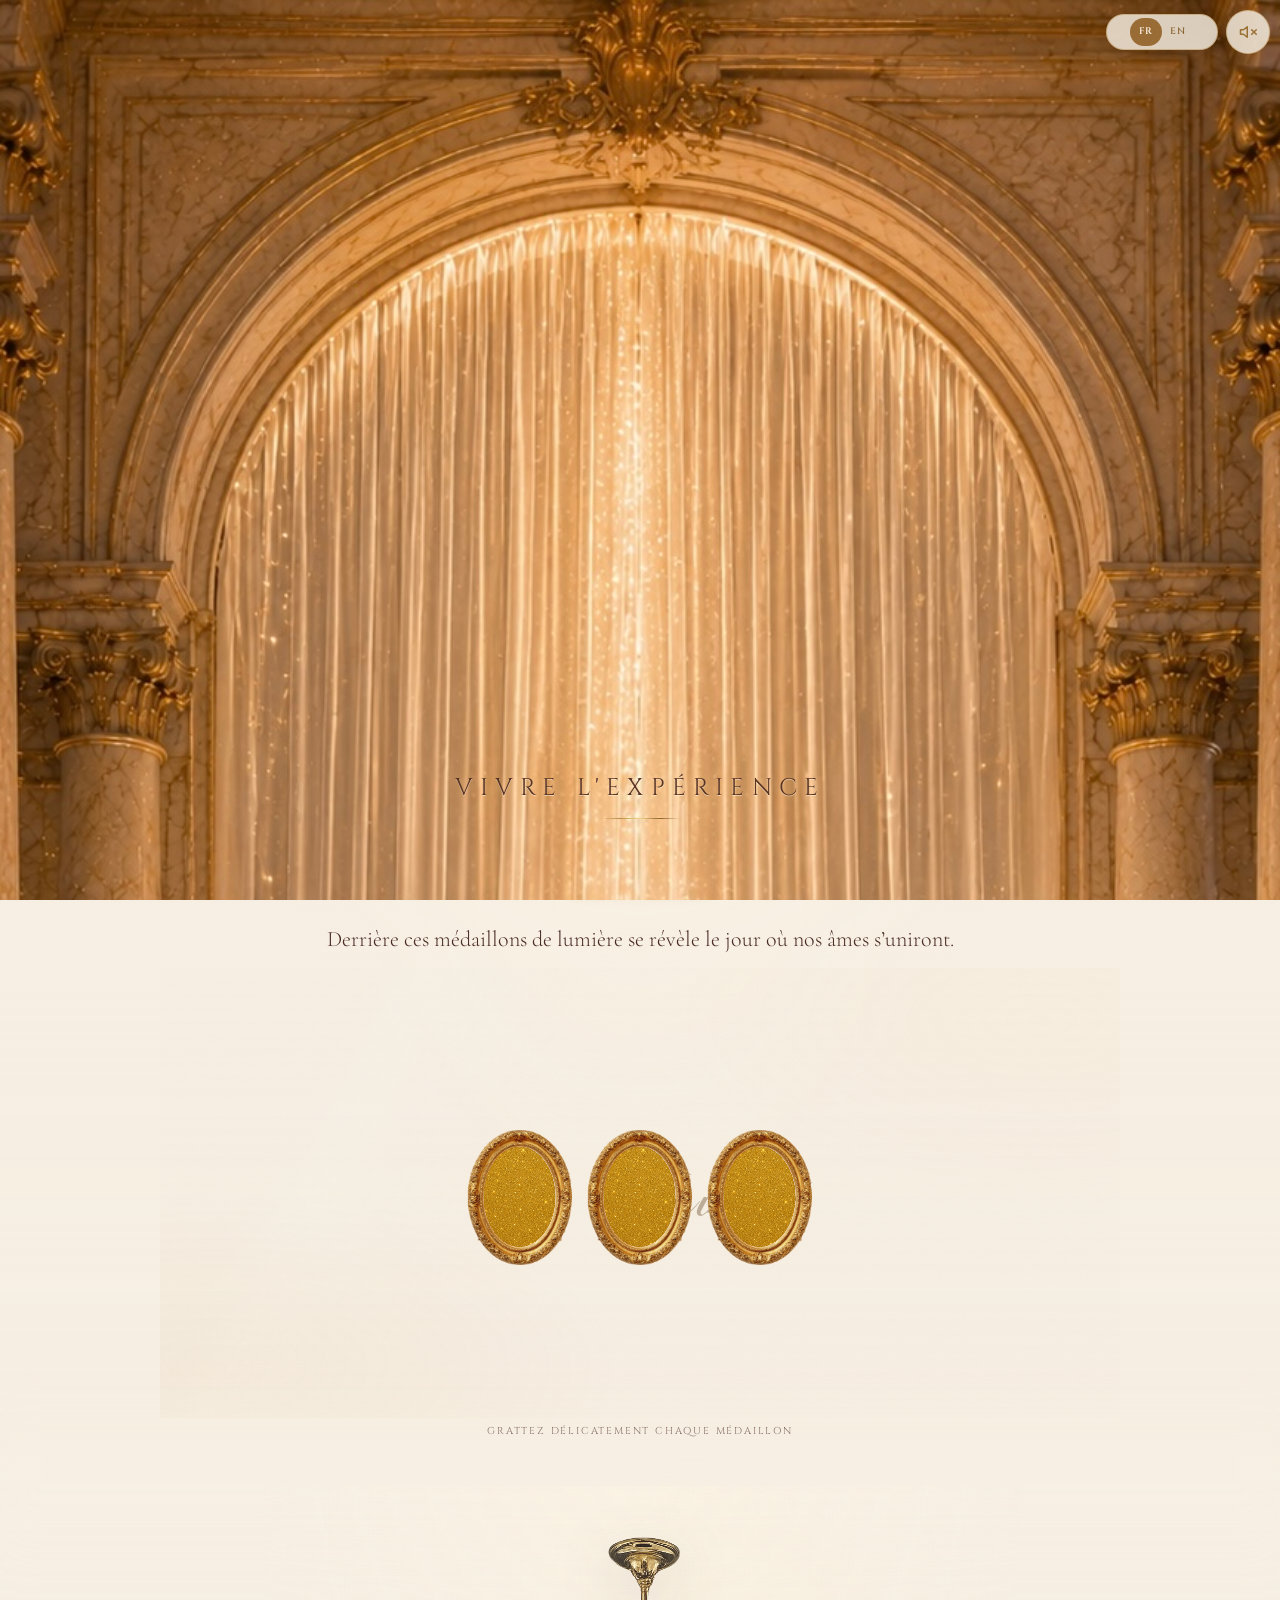
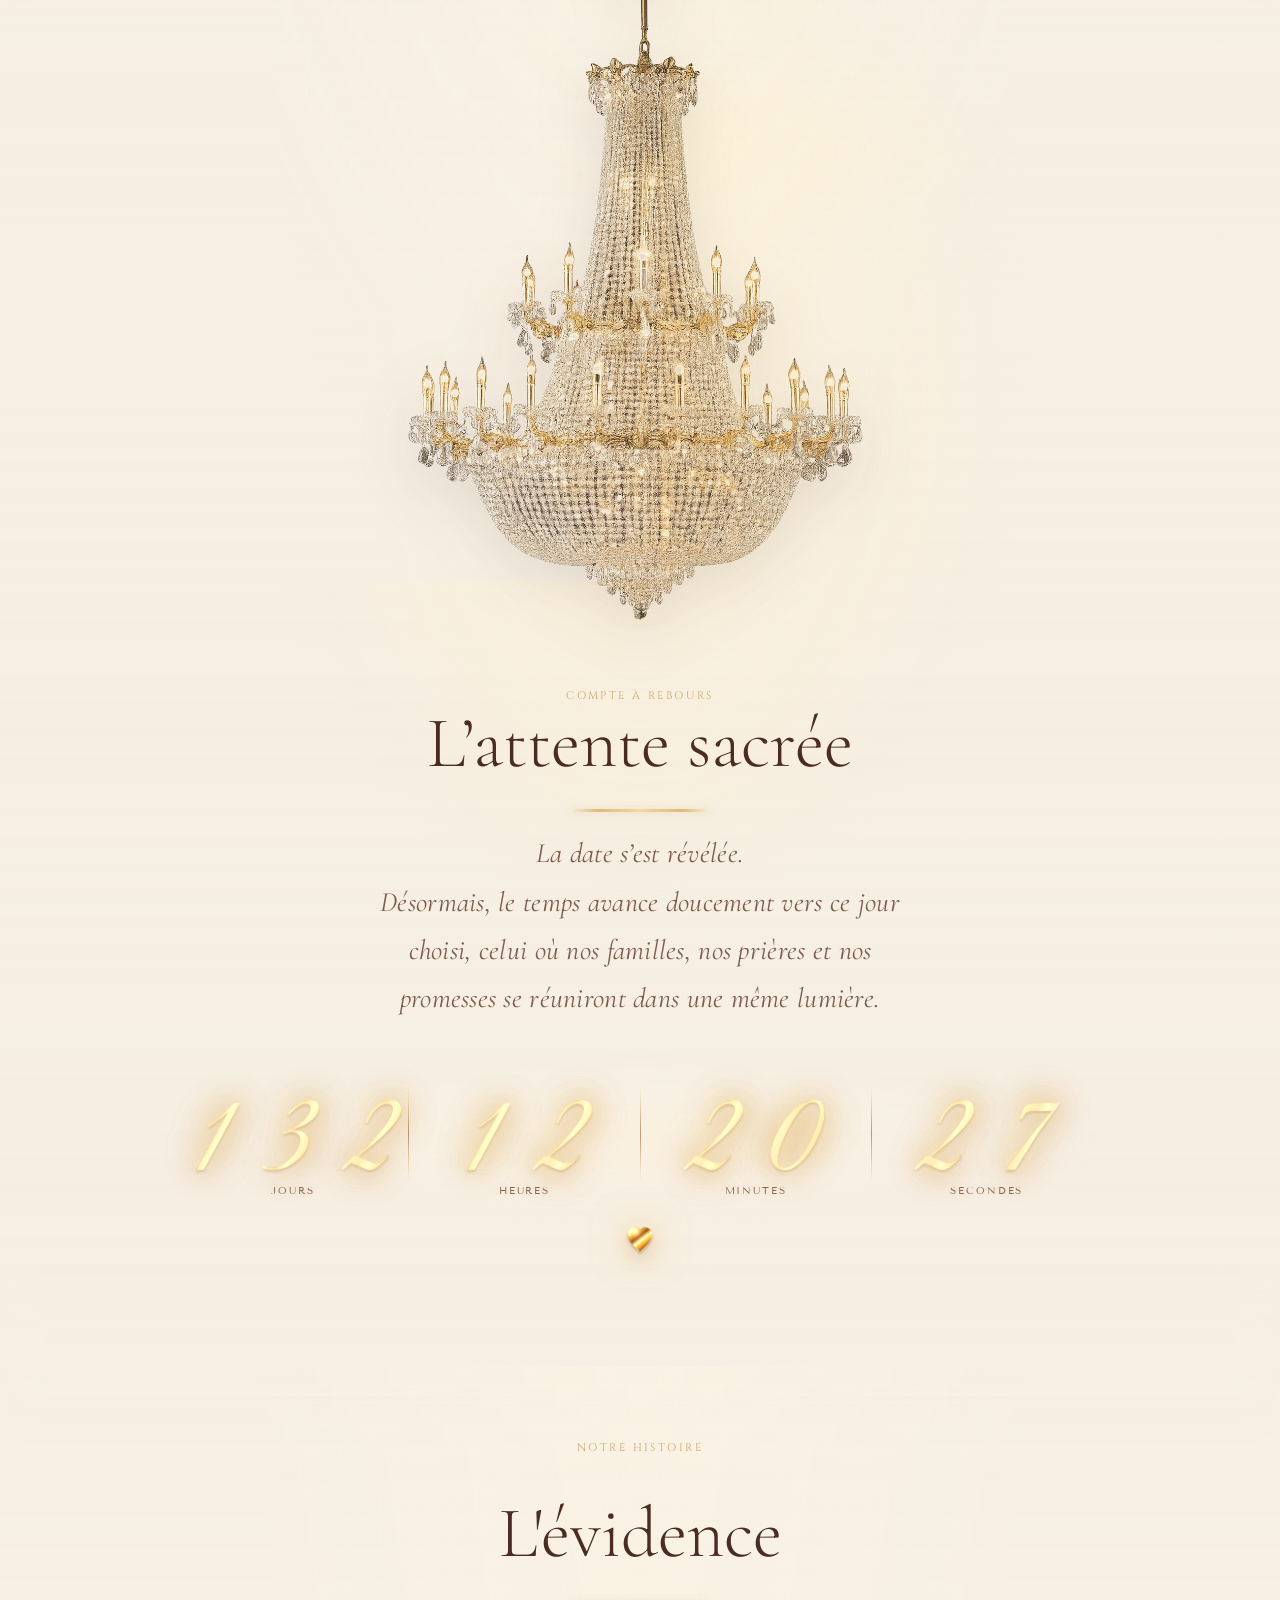
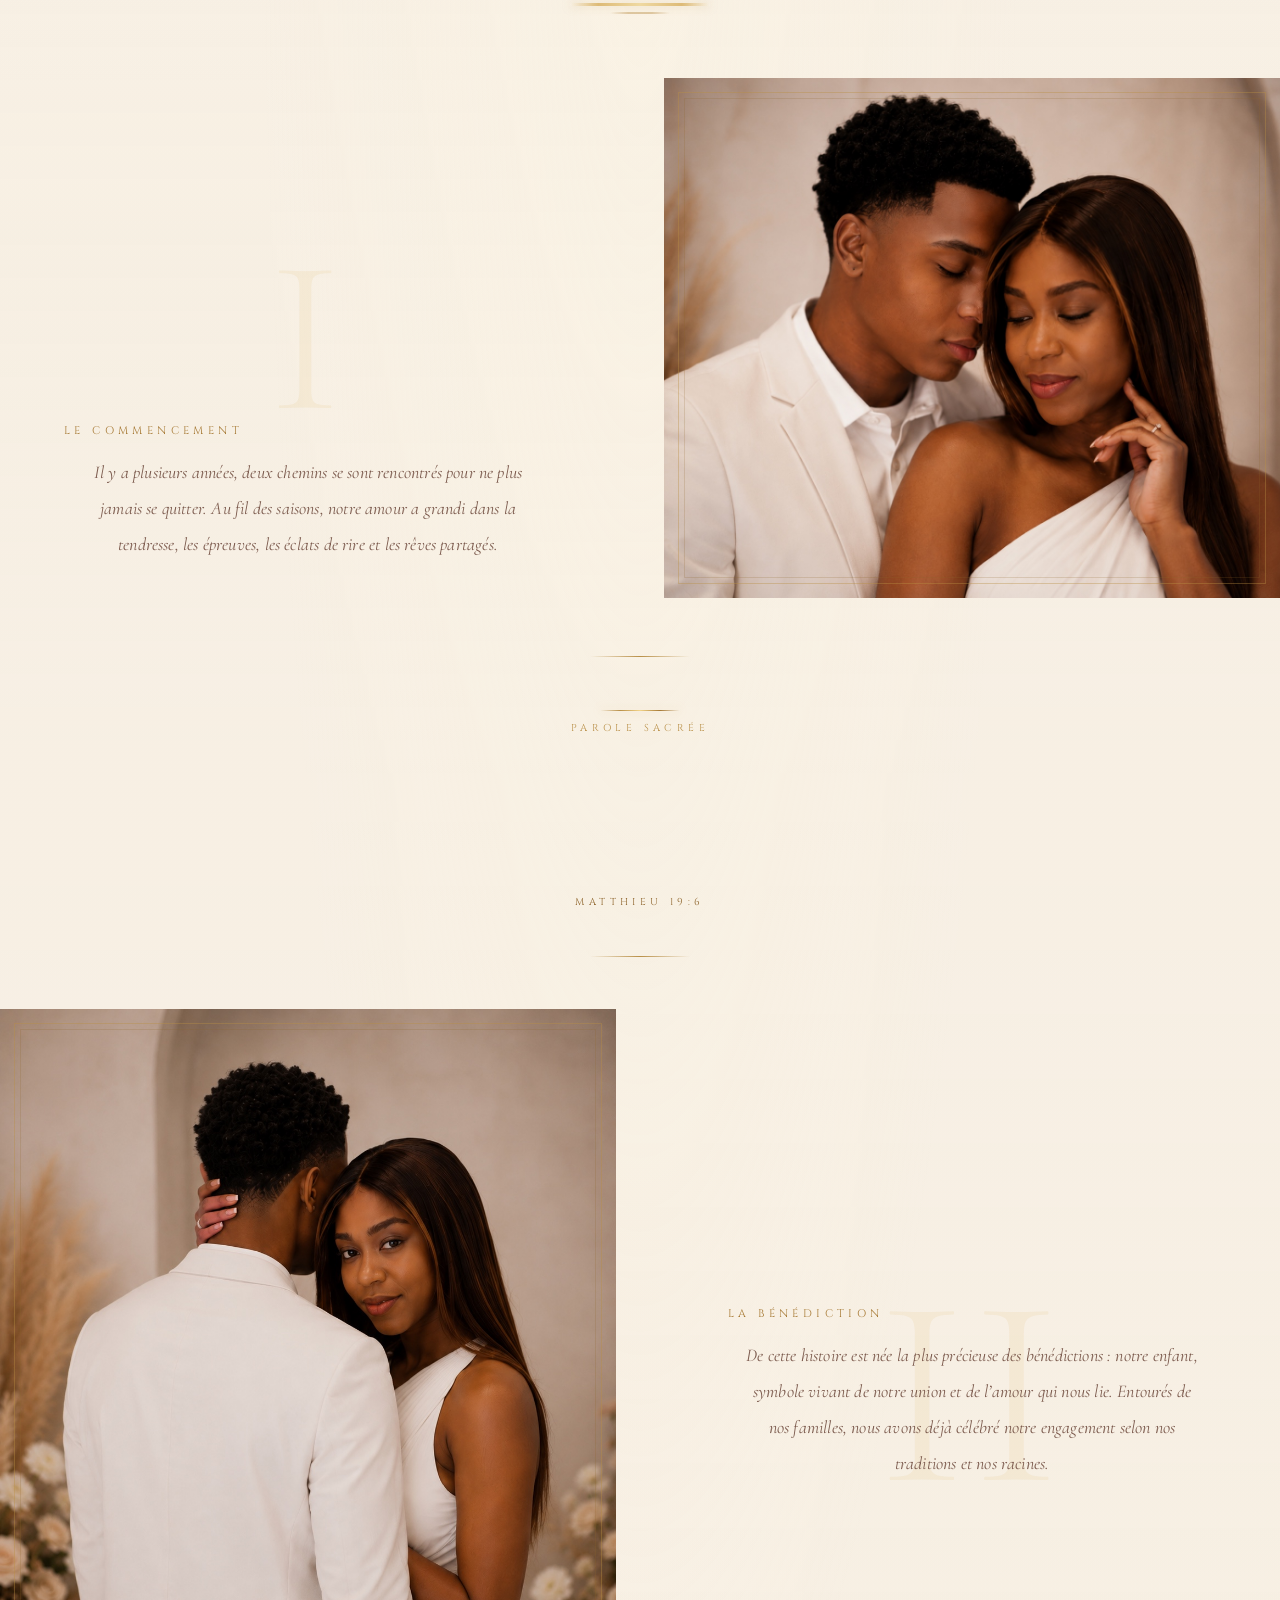
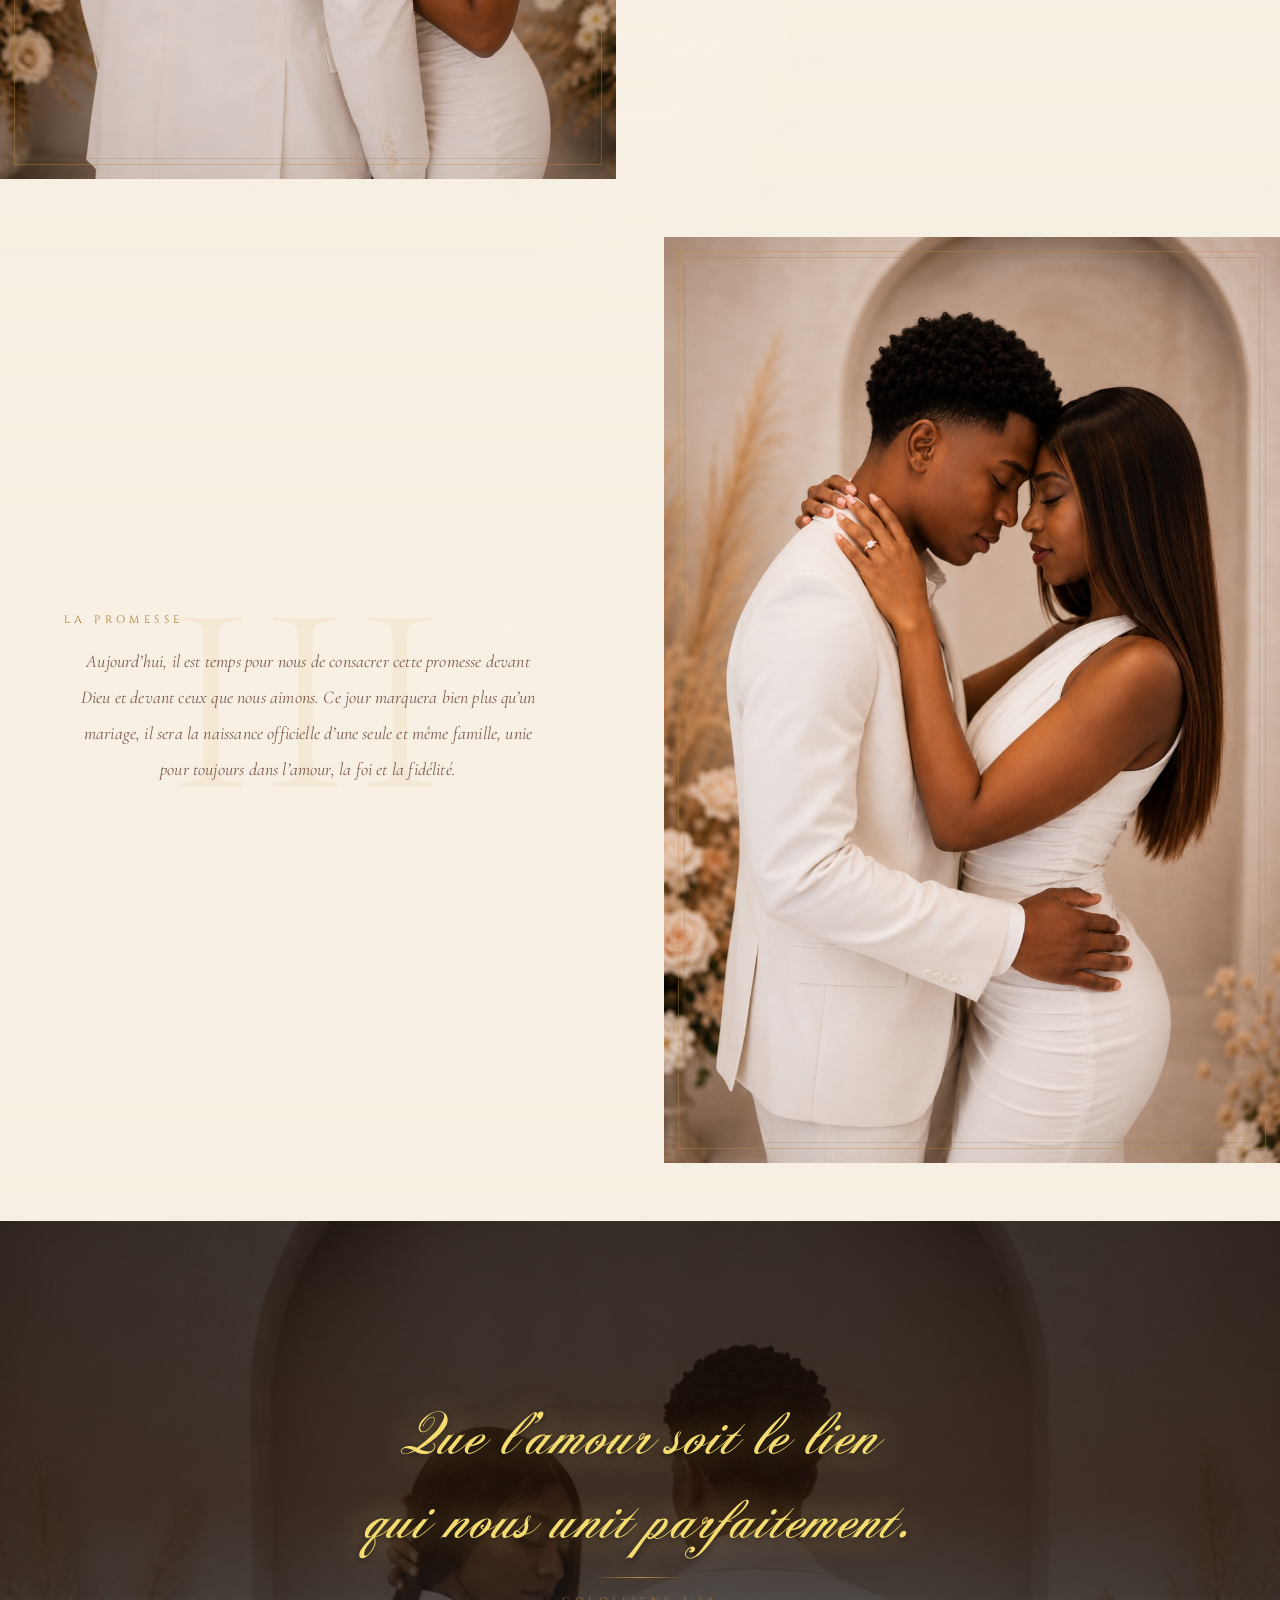
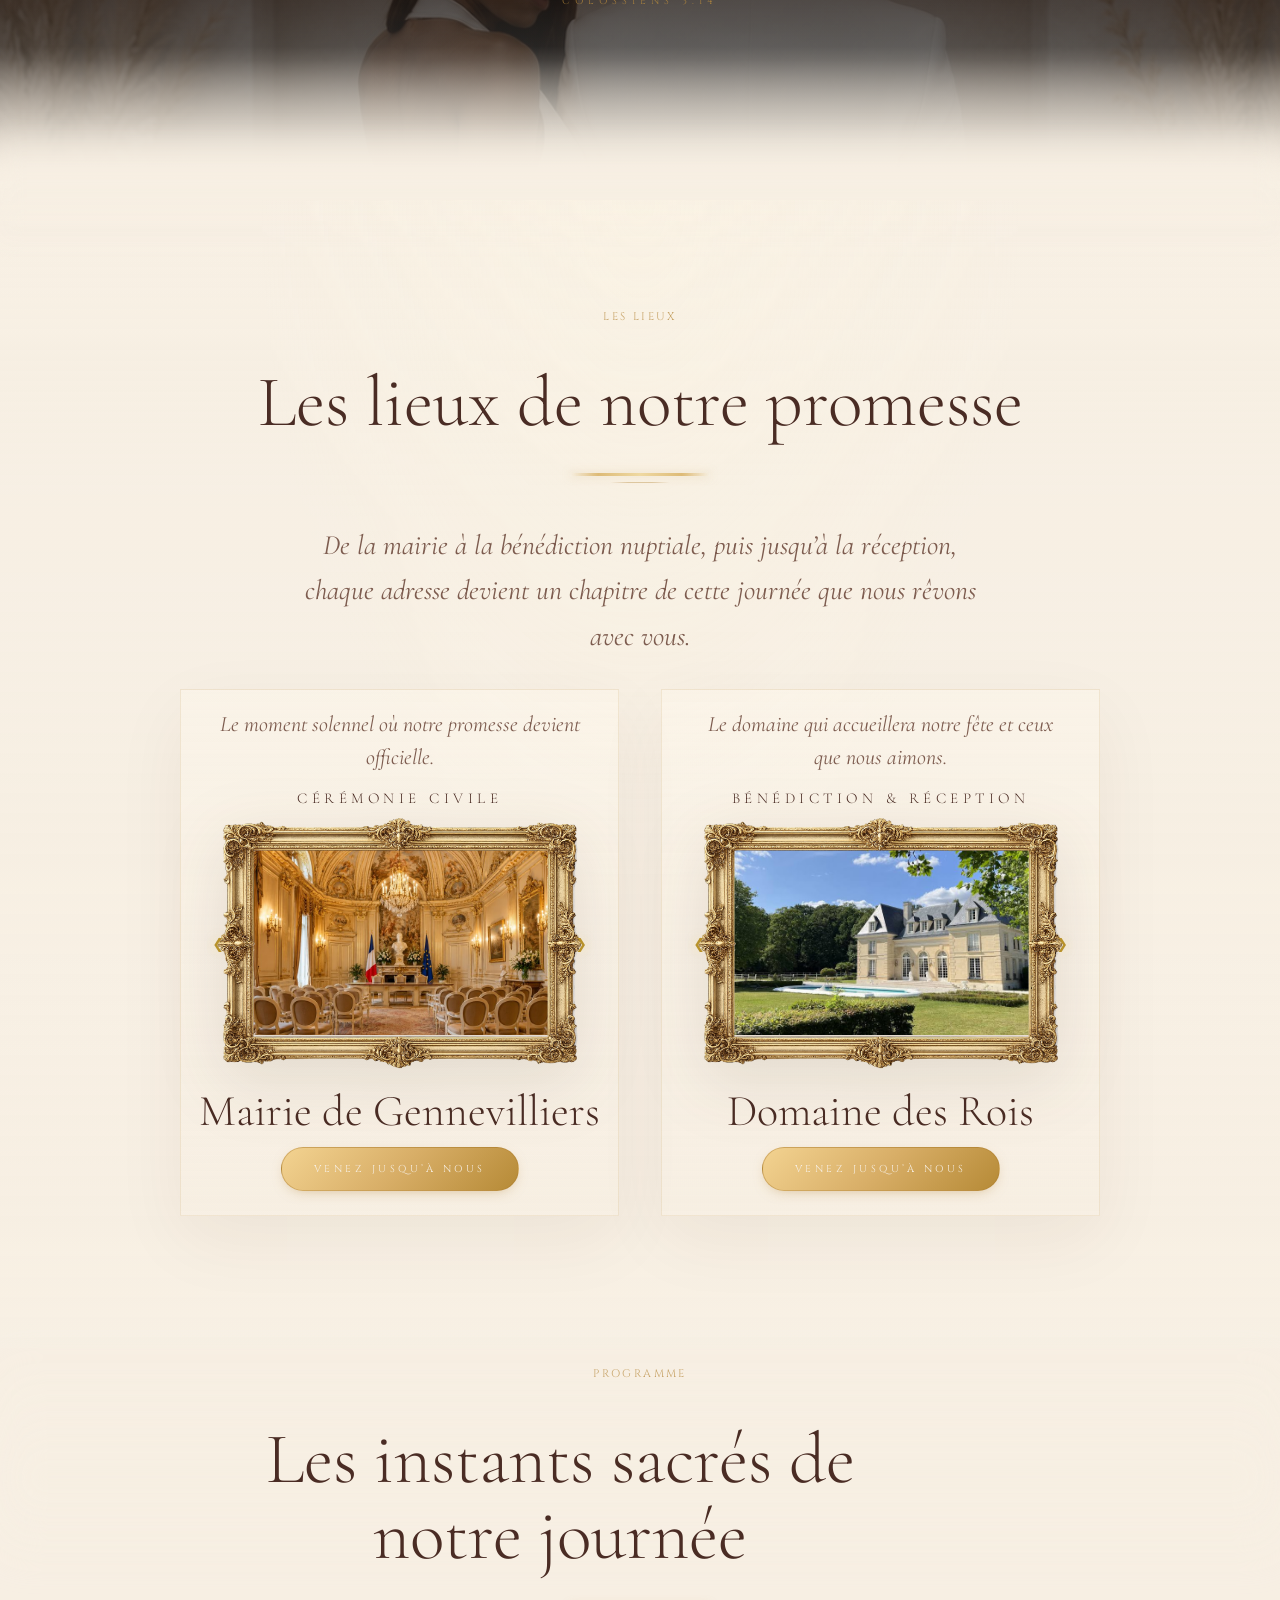
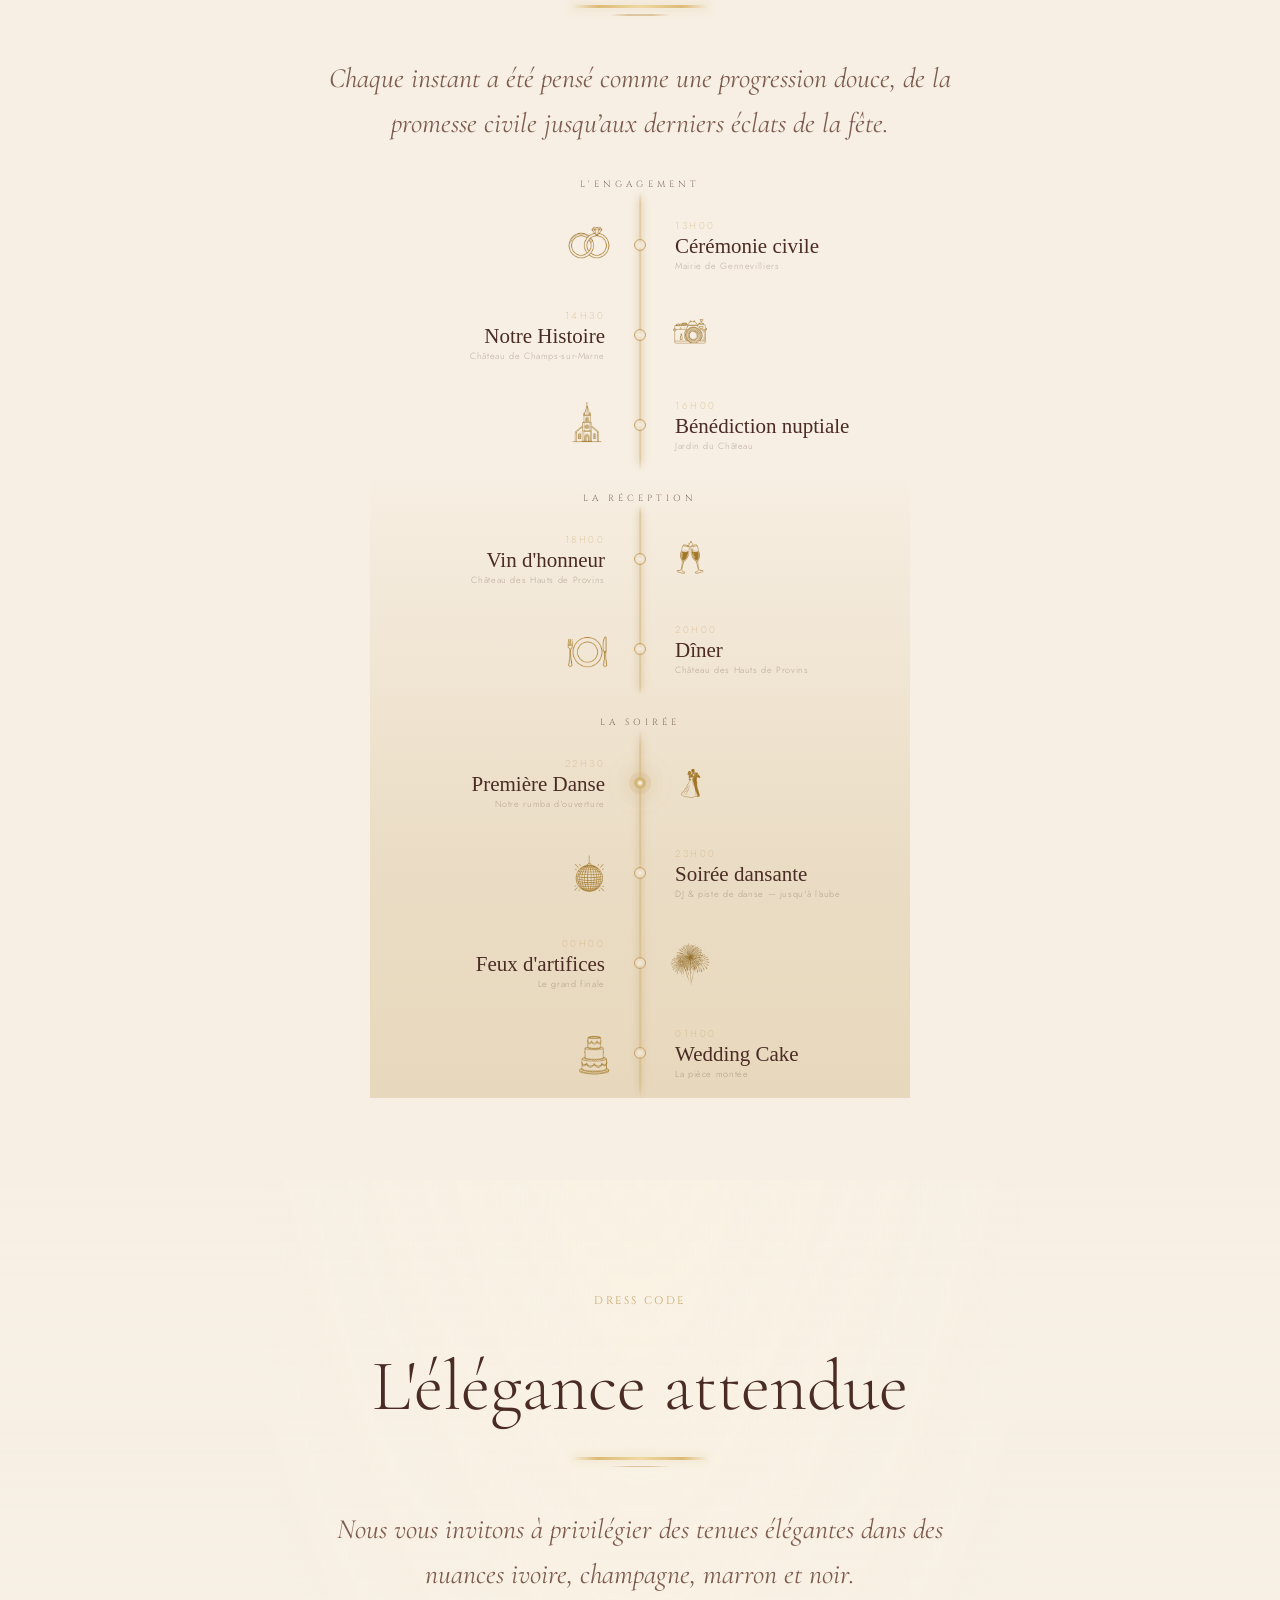
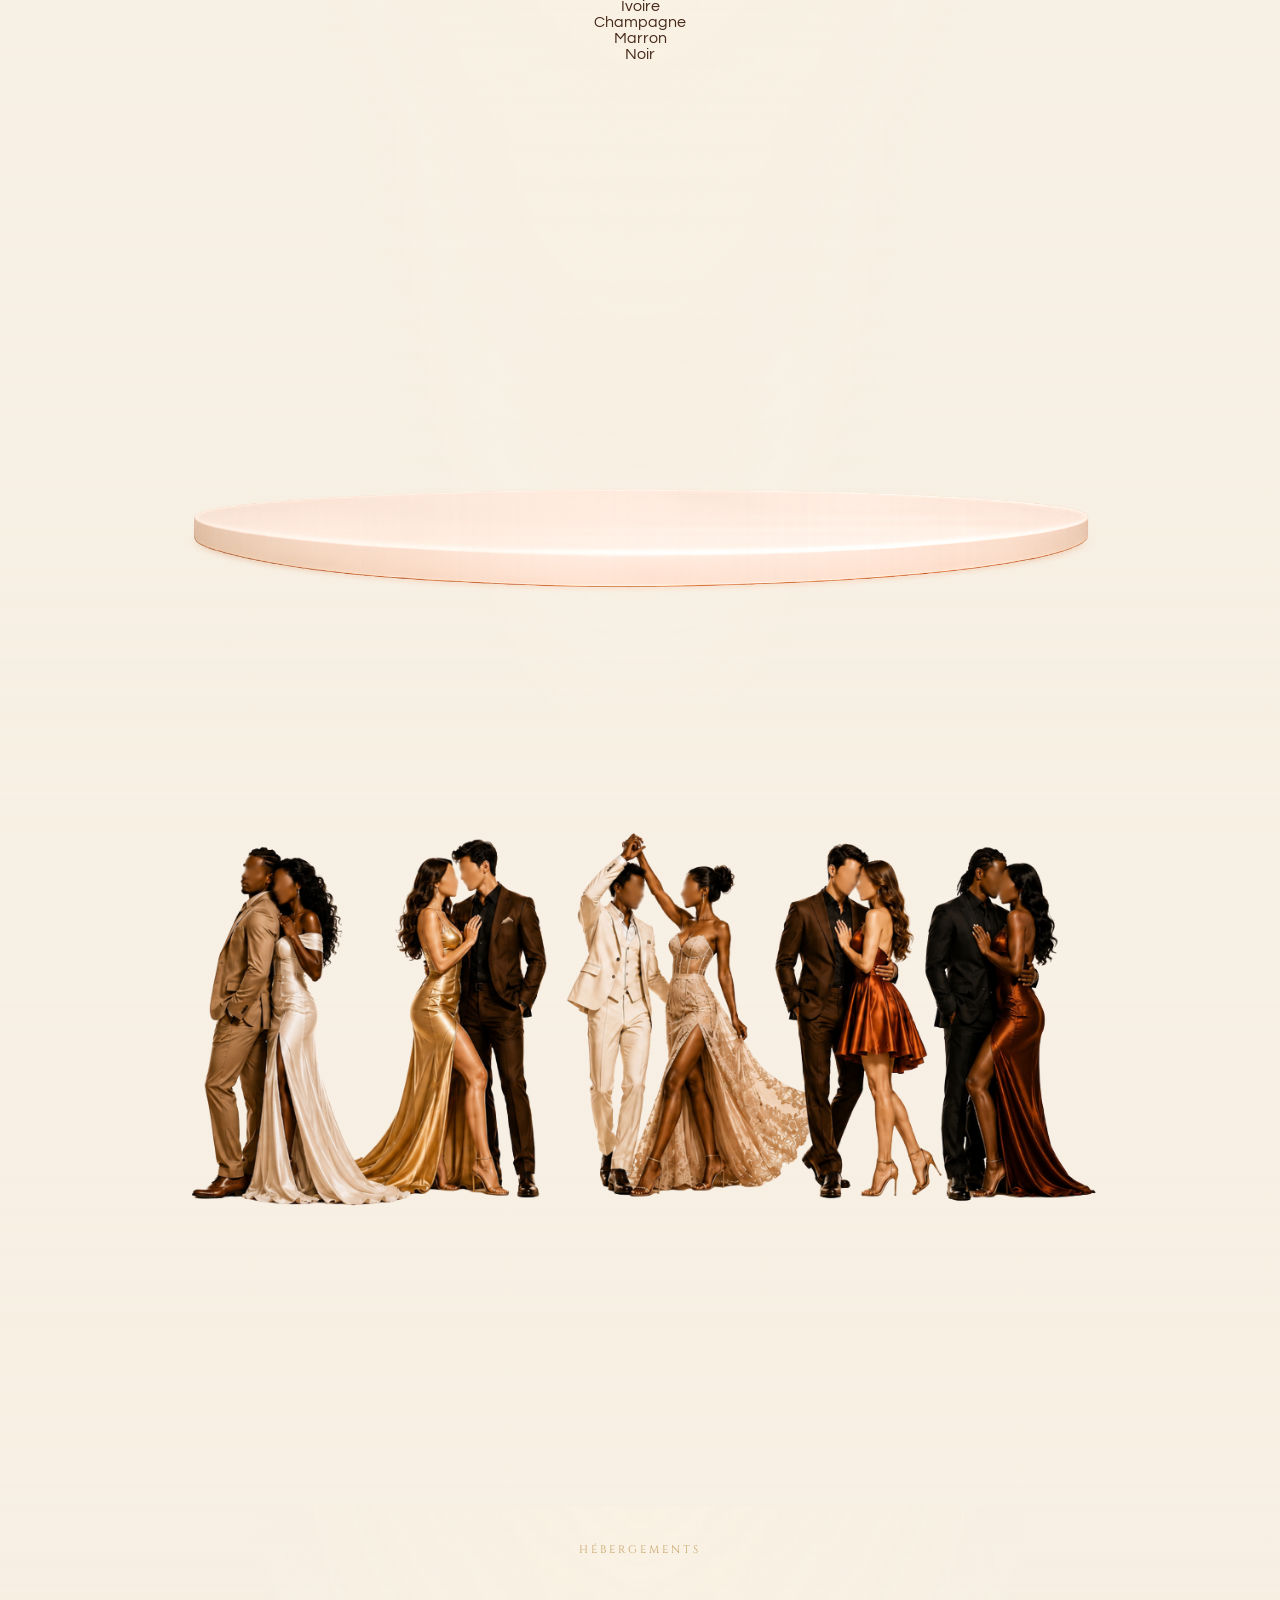
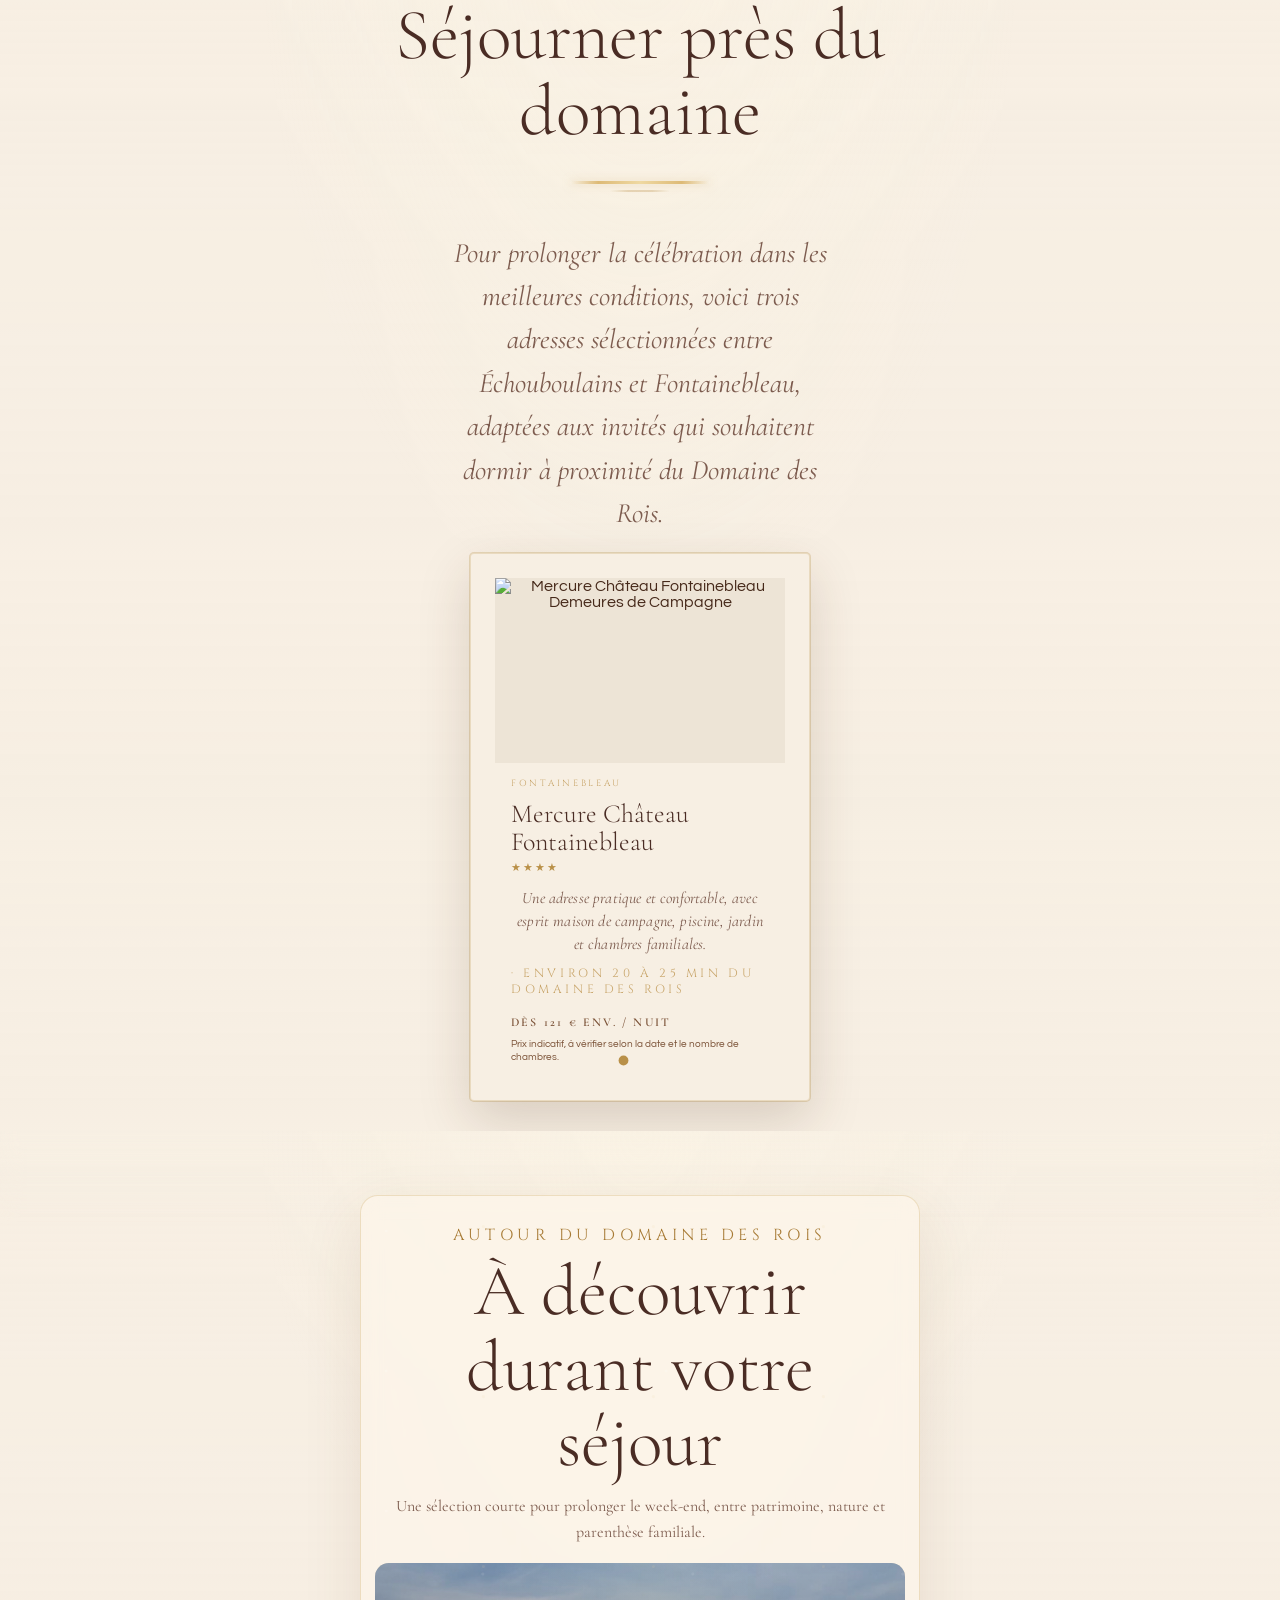
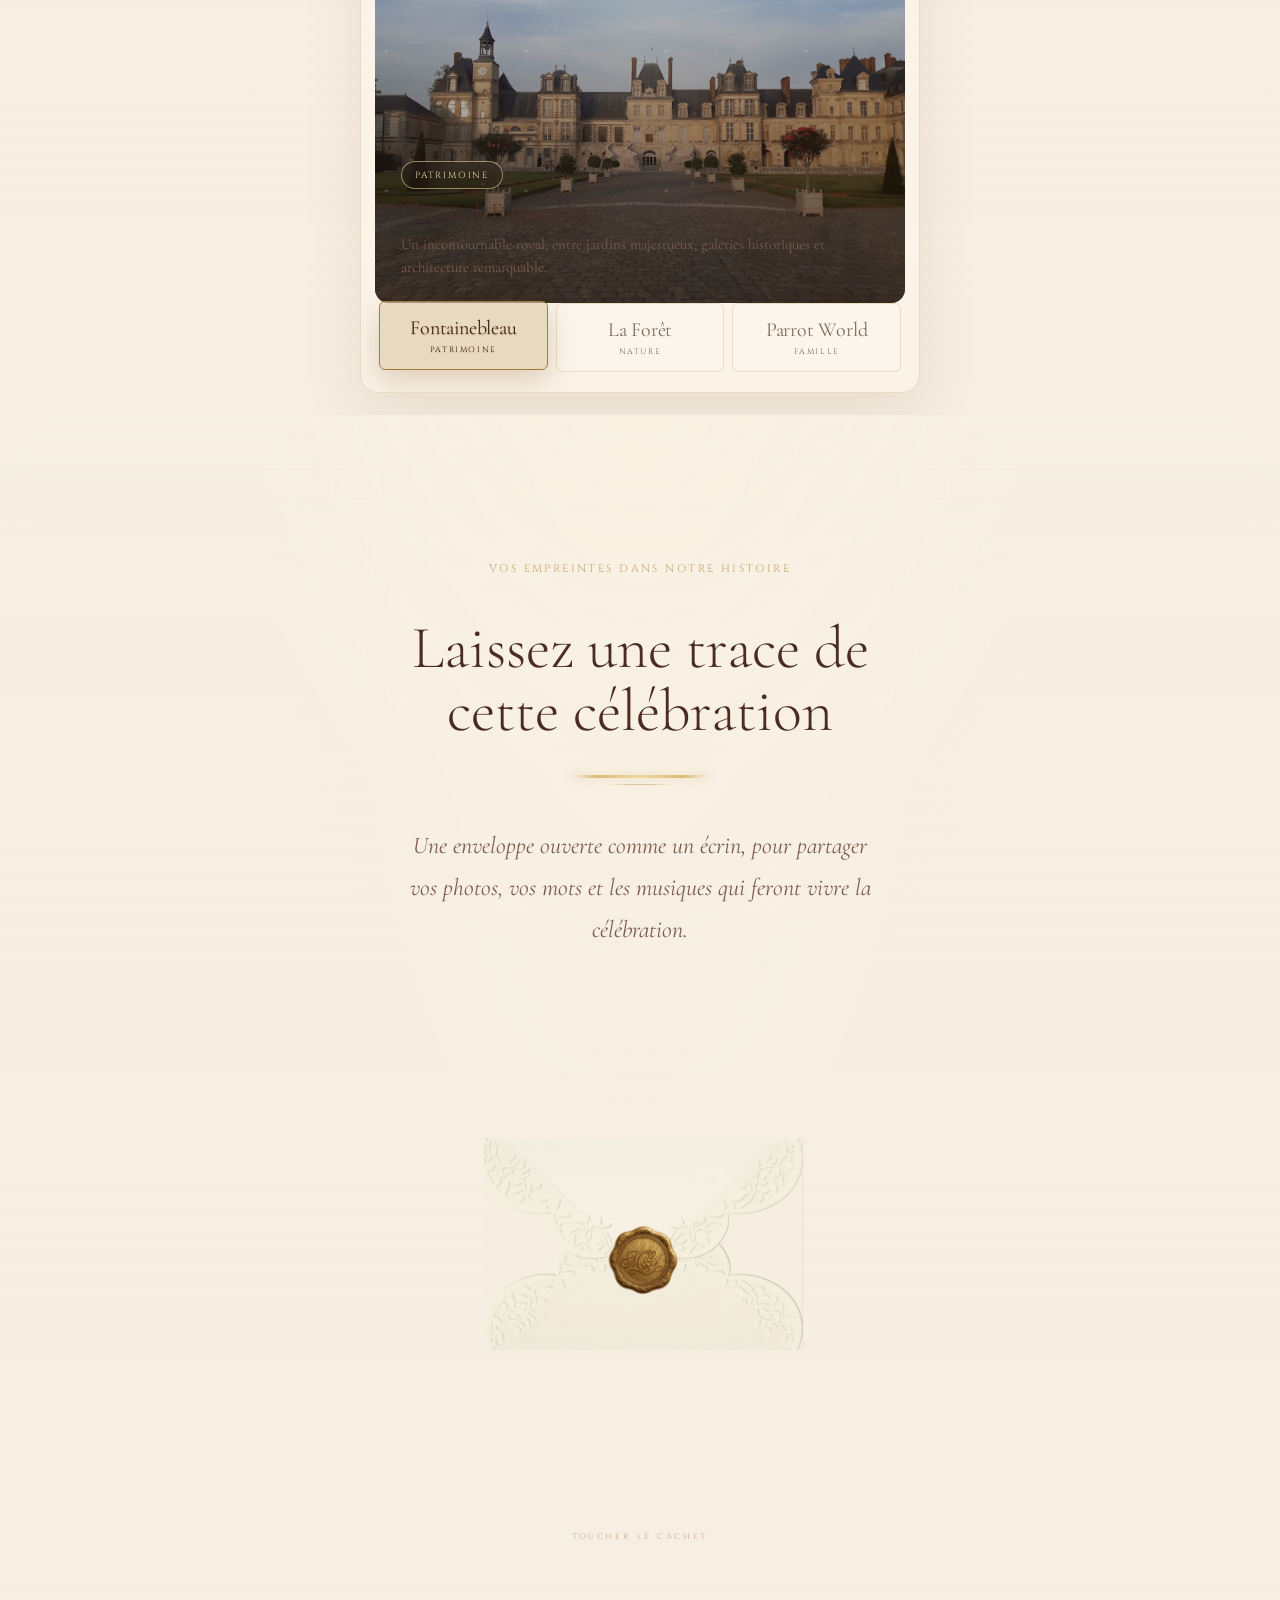
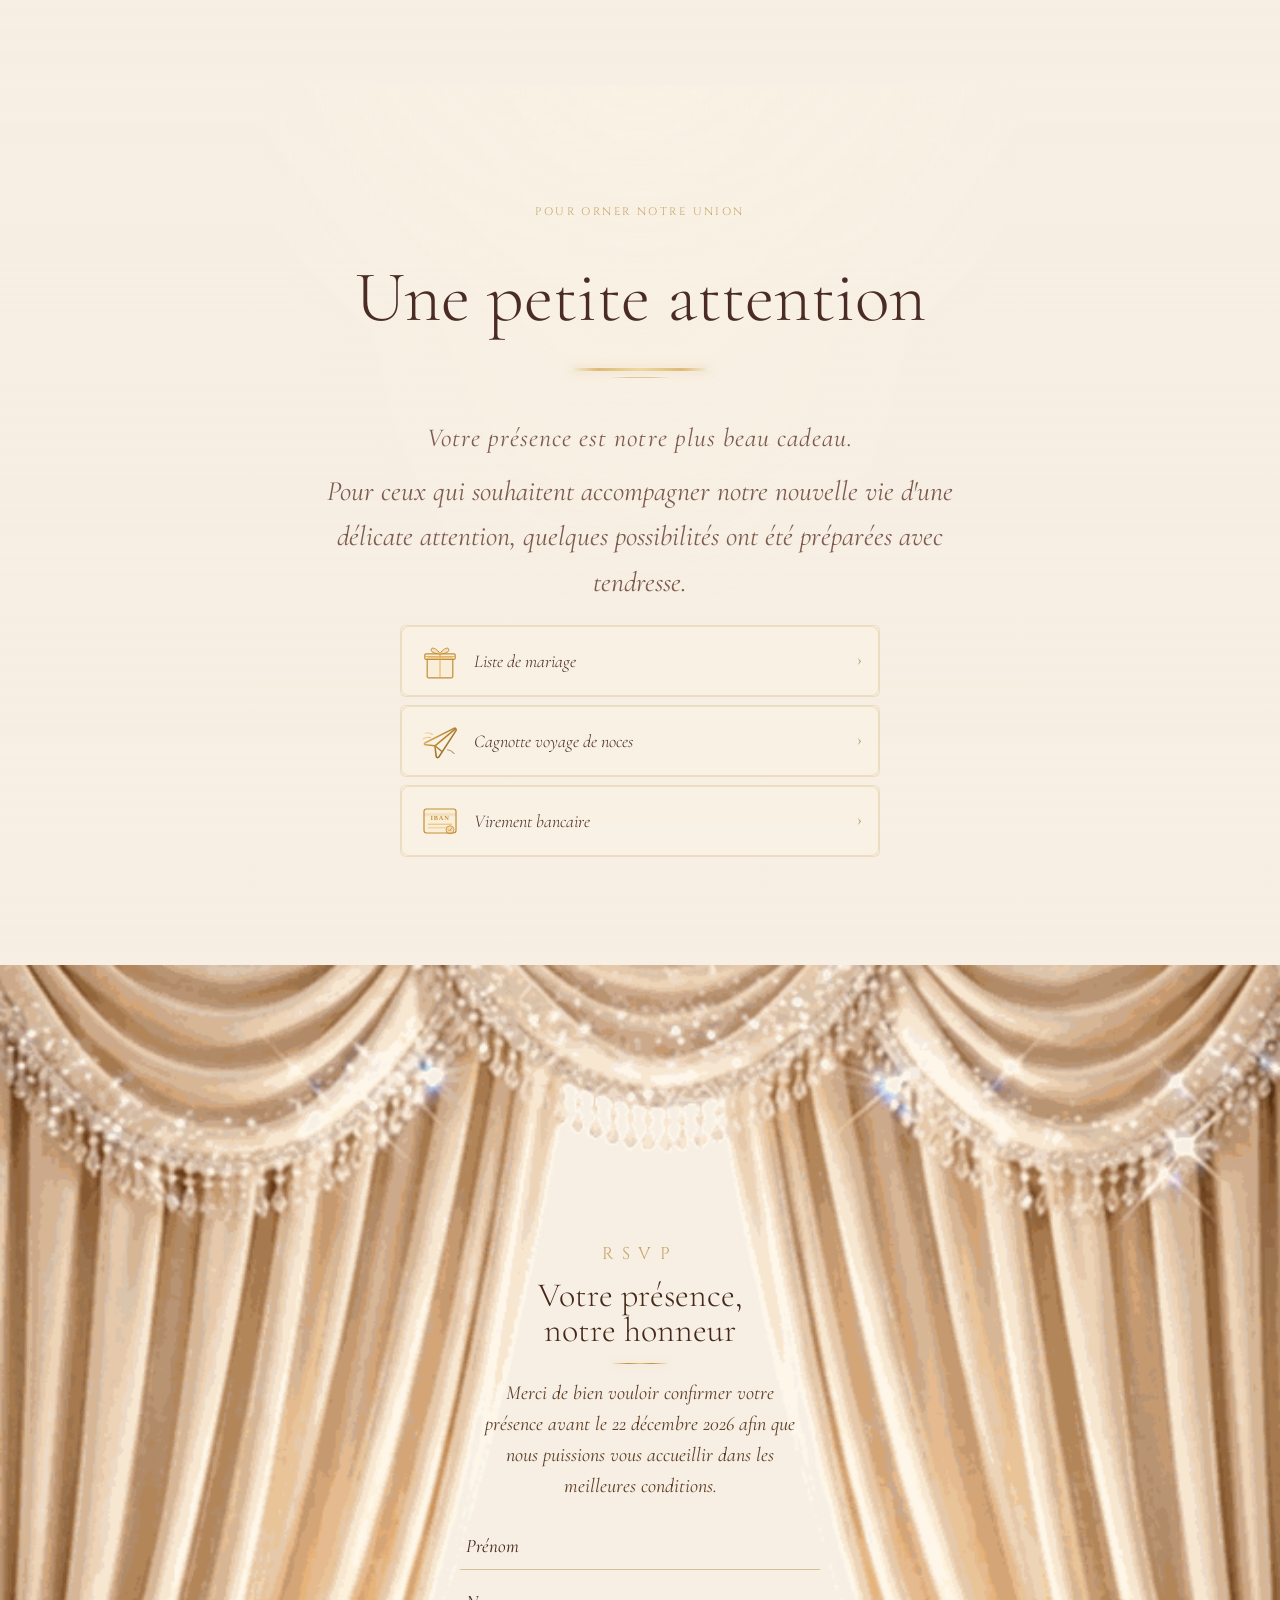
==== index.html @ 5e33350f "Corrections visuelles partielles : hébergements + activités - Hébergements : border-radius 22px → 4p" ====
<!DOCTYPE html>

<html lang="fr">
<head>
<meta charset="utf-8"/>
<meta content="website" property="og:type"/>
<meta content="Marie-Paul &amp; Yann · Mariage 2027" property="og:title"/>
<meta content="Vous êtes cordialement invités à célébrer le mariage de Marie-Paul &amp; Yann. Deux âmes, une promesse : une éternité à écrire ensemble." property="og:description"/>
<meta content="couple-hero.png" property="og:image"/>
<meta content="fr_FR" property="og:locale"/>
<meta content="summary_large_image" name="twitter:card"/>
<meta content="Marie-Paul &amp; Yann · Mariage" name="twitter:title"/>
<meta content="couple-hero.png" name="twitter:image"/>
<meta content="width=device-width,initial-scale=1,maximum-scale=5" name="viewport"/>
<title>Marie-Paul &amp; Yann · 2027 · v29</title>
<link href="https://fonts.googleapis.com/css2?family=Gloock&amp;family=Tenor+Sans&amp;family=Questrial&amp;family=Cormorant+Garamond:ital,wght@0,300;0,400;0,600;1,300;1,400&amp;family=Great+Vibes&amp;family=Cinzel:wght@400;500&amp;display=swap" rel="stylesheet"/>
<link href="style.css?v=52-clean" rel="stylesheet"/>
<link href="eventia-v52-stable.css?v=52-clean" rel="stylesheet"/>
<style id="eventia-master-clean-css">/* ===== EVENTIA MASTER CLEAN · Sections natives validées ===== */

@font-face{font-family:'ChopinScript';src:url('[data-uri]') format('opentype');}
*,*::before,*::after{box-sizing:border-box;margin:0;padding:0}
html,body{background:#F7EFE3;font-family:'Questrial',sans-serif;color:#452819;overflow-x:hidden;}

.es-kicker{font-family:'Cinzel',serif;letter-spacing:8px;text-transform:uppercase;color:#A77A35;font-size:12px;margin-bottom:18px;display:block;}
.es-title{font-family:'Cormorant Garamond',serif;font-weight:300;font-size:clamp(36px,8vw,68px);line-height:1.05;color:#452819;margin:0 auto 12px;letter-spacing:-.015em;}
.es-copy{font-family:'Cormorant Garamond',serif;font-style:italic;font-size:clamp(17px,4vw,24px);line-height:1.7;color:#674638;max-width:720px;margin:0 auto 24px;}
.es-section{padding:clamp(28px,4vh,52px) 18px;text-align:center;background:#F7EFE3;}
.es-inner{max-width:960px;margin:0 auto;}
.line-main{width:130px;height:1px;margin:0 auto 8px;background:linear-gradient(90deg,transparent,#B99048,#F3D58A,#A77A35,transparent);box-shadow:0 0 10px rgba(215,181,109,.35);}
.line-sec{width:80px;height:1px;margin:0 auto 24px;background:linear-gradient(90deg,transparent,#F3D58A,#8E642B,transparent);opacity:.7;}
.gold-btn{display:inline-flex;align-items:center;justify-content:center;min-height:40px;padding:0 20px;border:1px solid rgba(183,143,67,.5);border-radius:999px;background:transparent;font-family:'Cinzel',serif;font-size:10px;letter-spacing:2.5px;text-transform:uppercase;color:#8E642B;text-decoration:none;transition:background .3s;cursor:pointer;margin-top:12px;}
.gold-btn:hover{background:rgba(185,144,72,.1);}

/* ══ SÉPARATEUR — ligne or simple, pas de cœur ══ */
.sep-line{
  width:120px;height:1px;
  background:linear-gradient(90deg,transparent,rgba(183,143,67,.35),transparent);
  margin:0 auto;
}



/* ══════════════════════════════════
   CARROUSEL 3D — HÉBERGEMENTS
══════════════════════════════════ */
.c3-wrap{position:relative;width:100%;height:clamp(300px,52vw,460px);perspective:1100px;margin:0 auto 12px;overflow:visible;}
.c3-item{position:absolute;top:50%;width:clamp(180px,50vw,400px);cursor:pointer;transition:all .55s cubic-bezier(.25,.46,.45,.94);transform-origin:center center;-webkit-tap-highlight-color:transparent;}
.c3-item.is-active{left:50%;transform:translate(-50%,-50%) scale(1) translateZ(0);z-index:10;opacity:1;filter:none;}
.c3-item.is-prev{left:50%;transform:translate(-112%,-50%) scale(.7) translateZ(-100px) rotateY(16deg);z-index:5;opacity:.58;filter:brightness(.76) saturate(.62);}
.c3-item.is-next{left:50%;transform:translate(12%,-50%) scale(.7) translateZ(-100px) rotateY(-16deg);z-index:5;opacity:.58;filter:brightness(.76) saturate(.62);}
.c3-item.is-hidden{left:50%;transform:translate(-50%,-50%) scale(.4) translateZ(-260px);z-index:1;opacity:0;pointer-events:none;}
.c3-card{background:#F7EFE3;border:1px solid rgba(183,143,67,.22);overflow:hidden;box-shadow:0 6px 24px rgba(69,40,25,.08);transition:box-shadow .4s;min-height:430px;display:flex;flex-direction:column;}
.c3-item.is-active .c3-card{box-shadow:0 20px 52px rgba(69,40,25,.17),0 0 0 1px rgba(183,143,67,.28);}
.c3-photo{width:100%;height:210px;object-fit:cover;display:block;background:#EDE4D6;flex:0 0 auto;}
.c3-body{padding:clamp(12px,2vw,18px) clamp(14px,2.5vw,20px) clamp(14px,2vw,18px);text-align:left;display:flex;flex-direction:column;gap:4px;flex:1;}
.c3-label{font-family:'Cinzel',serif;font-size:clamp(8px,1.4vw,10px);letter-spacing:3px;color:#A77A35;text-transform:uppercase;margin-bottom:4px;display:block;}
.c3-name{font-family:'Cormorant Garamond',serif;font-size:clamp(18px,3.8vw,28px);font-weight:300;color:#452819;margin:0 0 3px;line-height:1.1;}
.c3-stars{color:#B99048;font-size:11px;letter-spacing:2px;margin-bottom:4px;display:block;}
.c3-desc{font-family:'Cormorant Garamond',serif;font-style:italic;font-size:clamp(12px,2.6vw,16px);line-height:1.5;color:#674638;margin:0 0 3px;}
.c3-dist{font-family:'Cinzel',serif;font-size:8px;letter-spacing:2px;color:#A77A35;text-transform:uppercase;}
.c3-nav{display:flex;align-items:center;justify-content:center;gap:10px;margin:10px 0 0;}
.c3-arrow{width:36px;height:36px;border-radius:50%;border:1px solid rgba(183,143,67,.4);background:transparent;color:#8E642B;font-size:18px;cursor:pointer;display:flex;align-items:center;justify-content:center;transition:background .2s;-webkit-tap-highlight-color:transparent;}
.c3-arrow:hover{background:rgba(185,144,72,.1);}
.c3-dot{width:6px;height:6px;border-radius:50%;background:rgba(183,143,67,.22);border:0;cursor:pointer;padding:0;transition:background .3s,transform .2s;}
.c3-dot.is-active{background:#B99048;transform:scale(1.35);}

.c3-price{font-family:'Cinzel',serif;font-size:9px;letter-spacing:2.2px;color:#8E642B;text-transform:uppercase;margin-top:auto;padding-top:8px;display:block;}
.c3-note{font-family:'Questrial',sans-serif;font-size:10px;line-height:1.45;color:#7a5949;margin-top:3px;}
@media(max-width:640px){.c3-card{min-height:410px}.c3-photo{height:190px}.c3-item{width:min(82vw,360px)}}


/* ══════════════════════════════════
   CARDS FIXES — AUTOUR
   3 cards côte à côte, photo + infos
══════════════════════════════════ */
.act-grid{
  display:grid;
  grid-template-columns:repeat(3,1fr);
  gap:12px;
  margin:0 auto;
  max-width:900px;
}
@media(max-width:640px){
  .act-grid{
    grid-template-columns:1fr;
    max-width:380px;
    gap:10px;
  }
}
.act-card{
  background:transparent;
  border:1px solid rgba(183,143,67,.2);
  overflow:hidden;
  text-align:left;
  transition:transform .35s ease,border-color .3s,box-shadow .35s;
  cursor:default;
}
.act-card:hover{
  transform:translateY(-5px);
  border-color:rgba(183,143,67,.5);
  box-shadow:0 14px 36px rgba(69,40,25,.1);
}
.act-photo{
  width:100%;
  aspect-ratio:4/3;
  object-fit:cover;
  display:block;
  background:#EDE4D6;
  transition:transform .5s ease;
}
.act-card:hover .act-photo{transform:scale(1.04);}
.act-body{padding:14px 14px 16px;}
.act-badge{
  display:inline-block;
  font-family:'Cinzel',serif;font-size:8px;letter-spacing:2px;
  color:#8E642B;border:1px solid rgba(183,143,67,.38);
  border-radius:999px;padding:2px 8px;margin-bottom:8px;
  text-transform:uppercase;
}
.act-name{
  font-family:'Cormorant Garamond',serif;
  font-size:clamp(17px,3.5vw,22px);
  font-weight:300;color:#452819;margin:0 0 5px;line-height:1.1;
}
.act-desc{
  font-family:'Cormorant Garamond',serif;font-style:italic;
  font-size:clamp(12px,2.5vw,15px);line-height:1.5;color:#674638;
  margin:0 0 5px;
}
.act-dist{
  font-family:'Cinzel',serif;font-size:8px;letter-spacing:2px;
  color:#A77A35;text-transform:uppercase;
}

/* ══════════════════════════════════
   ACCORDÉON EMPREINTES
══════════════════════════════════ */
.pa-wrap{max-width:640px;margin:0 auto;display:flex;flex-direction:column;gap:2px;}
.pa-item{border:1px solid rgba(183,143,67,.2);overflow:hidden;background:transparent;transition:border-color .3s;}
.pa-item.is-open{border-color:rgba(183,143,67,.48);}
.pa-trigger{width:100%;padding:18px 20px;display:flex;align-items:center;gap:14px;cursor:pointer;background:transparent;border:0;text-align:left;-webkit-tap-highlight-color:transparent;}
.pa-icon{width:40px;height:40px;flex-shrink:0;}
.pa-labels{flex:1;}
.pa-name{font-family:'Cormorant Garamond',serif;font-size:clamp(17px,3.8vw,22px);font-weight:300;color:#452819;display:block;margin-bottom:1px;}
.pa-sub{font-family:'Cinzel',serif;font-size:8px;letter-spacing:2px;color:#A77A35;text-transform:uppercase;}
.pa-chevron{font-size:16px;color:#B99048;transition:transform .35s ease;flex-shrink:0;line-height:1;}
.pa-item.is-open .pa-chevron{transform:rotate(180deg);}
.pa-body{max-height:0;overflow:hidden;transition:max-height .45s cubic-bezier(.25,.46,.45,.94),opacity .3s;opacity:0;}
.pa-item.is-open .pa-body{max-height:260px;opacity:1;}
.pa-inner{padding:0 20px 20px 74px;text-align:left;}
.pa-desc{font-family:'Cormorant Garamond',serif;font-style:italic;font-size:clamp(14px,3.2vw,18px);line-height:1.55;color:#674638;margin:0 0 14px;}

/* EVENTIA SIGNATURE · ACTIVITÉS OPTION 3 */
.es-activities-option3{
  min-height:auto;
  padding:76px 18px 78px;
  background:linear-gradient(180deg,rgba(255,251,243,.80),rgba(244,229,207,.78));
}

.es-activities-option3 .veilFx{
  opacity:.45;
}

.es-act-card{
  position:relative;
  z-index:2;
  width:min(940px,100%);
  overflow:hidden;
  border-radius:34px;
  border:1px solid rgba(184,138,49,.24);
  background:rgba(255,249,239,.50);
  box-shadow:0 24px 72px rgba(105,71,36,.16);
  backdrop-filter:blur(12px);
}

.es-act-head{
  position:relative;
  z-index:4;
  padding:28px 22px 17px;
  text-align:center;
}

.es-act-head h2{
  color:#9e7432;
  font-family:'Cormorant Garamond',serif;
  font-size:clamp(38px,8.2vw,72px);
  font-weight:500;
  line-height:.88;
  letter-spacing:-.04em;
  margin:8px 0 0;
}

.es-act-head p{
  max-width:620px;
  margin:13px auto 0;
  color:rgba(70,49,30,.72);
  font-family:Questrial,system-ui,sans-serif;
  font-size:clamp(14px,2.8vw,16px);
  line-height:1.62;
}

.es-act-panorama{
  position:relative;
  height:360px;
  margin:0 18px;
  overflow:hidden;
  border-radius:28px;
  background:#d2b990;
  isolation:isolate;
}

.es-act-panorama img{
  position:absolute;
  inset:0;
  width:100%;
  height:100%;
  object-fit:cover;
  opacity:0;
  transform:scale(1.08);
  filter:saturate(.90) contrast(1.05) brightness(.86);
  transition:opacity .7s ease, transform 1.4s ease, filter 1.4s ease;
}

.es-act-panorama img.active{
  opacity:1;
  transform:scale(1);
}

.es-act-panorama::after{
  content:"";
  position:absolute;
  inset:0;
  z-index:2;
  background:
    linear-gradient(180deg,rgba(43,28,18,.05),rgba(43,28,18,.62)),
    radial-gradient(circle at 50% 12%,rgba(255,244,210,.24),transparent 38%);
}

.es-act-copy{
  position:absolute;
  z-index:3;
  left:26px;
  right:26px;
  bottom:24px;
  color:#fff8e8;
  text-shadow:0 12px 34px rgba(0,0,0,.42);
}

.es-act-label{
  display:inline-flex;
  margin-bottom:10px;
  padding:7px 13px;
  border-radius:999px;
  border:1px solid rgba(237,213,156,.58);
  background:rgba(35,22,16,.28);
  backdrop-filter:blur(8px);
  color:#f3dda5;
  font-family:Questrial,system-ui,sans-serif;
  font-size:10px;
  letter-spacing:.18em;
  text-transform:uppercase;
}

.es-act-copy h3{
  margin:0;
  color:#fff5df;
  font-family:'Cormorant Garamond',serif;
  font-size:clamp(34px,7.4vw,64px);
  font-weight:500;
  line-height:.92;
  letter-spacing:-.045em;
  text-align:left;
}

.es-act-copy p{
  max-width:650px;
  margin:9px 0 0;
  color:rgba(255,248,234,.92);
  font-family:Questrial,system-ui,sans-serif;
  font-size:15px;
  line-height:1.52;
}

.es-act-selector{
  display:grid;
  grid-template-columns:repeat(3,1fr);
  gap:8px;
  padding:14px 18px 20px;
}

.es-act-selector button{
  appearance:none;
  border:1px solid rgba(184,138,49,.22);
  border-radius:20px;
  padding:14px 12px;
  background:rgba(255,255,255,.27);
  color:rgba(70,49,30,.68);
  font-family:'Cormorant Garamond',serif;
  cursor:pointer;
  transition:background .35s ease,color .35s ease,border-color .35s ease,transform .35s ease;
}

.es-act-selector button strong{
  display:block;
  font-weight:500;
  font-size:20px;
  letter-spacing:-.02em;
}

.es-act-selector button span{
  display:block;
  margin-top:4px;
  color:inherit;
  font-family:Questrial,system-ui,sans-serif;
  font-size:9px;
  letter-spacing:.18em;
  text-transform:uppercase;
}

.es-act-selector button.active,
.es-act-selector button:hover{
  background:linear-gradient(135deg,rgba(255,249,235,.90),rgba(216,180,111,.30));
  border-color:rgba(184,138,49,.48);
  color:#8e672c;
  transform:translateY(-2px);
}

.es-act-dust{
  pointer-events:none;
  position:absolute;
  inset:0;
  z-index:5;
  background:
    radial-gradient(circle at 18% 25%,rgba(255,255,255,.75) 0 1px,transparent 2px),
    radial-gradient(circle at 72% 18%,rgba(236,215,164,.68) 0 1px,transparent 2px),
    radial-gradient(circle at 58% 80%,rgba(255,255,255,.46) 0 1px,transparent 2px);
  background-size:140px 140px,170px 170px,210px 210px;
  opacity:.25;
  animation:esActDust 20s linear infinite;
}

@keyframes esActDust{
  from{transform:translateY(0)}
  to{transform:translateY(-70px)}
}

@media(max-width:720px){
  .es-activities-option3{
    padding:58px 12px 62px;
  }

  .es-act-card{
    border-radius:28px;
  }

  .es-act-head{
    padding:25px 16px 16px;
  }

  .es-act-panorama{
    height:300px;
    margin:0 12px;
    border-radius:24px;
  }

  .es-act-copy{
    left:18px;
    right:18px;
    bottom:19px;
  }

  .es-act-copy p{
    font-size:13.5px;
    line-height:1.42;
  }

  .es-act-selector{
    grid-template-columns:1fr;
    padding:12px 12px 16px;
  }

  .es-act-selector button{
    display:flex;
    align-items:center;
    justify-content:space-between;
    text-align:left;
    padding:12px 14px;
    border-radius:17px;
  }

  .es-act-selector button strong{
    font-size:18px;
  }

  .es-act-selector button span{
    margin-top:0;
  }
}


/* ===== Eventia Master Clean Overrides ===== */
:root{--eventia-bg:#F7EFE3;--eventia-gold:#B88A3A;--eventia-brown:#452819;--eventia-cream:#fff8eb}
html,body{background:var(--eventia-bg)!important;overflow-x:hidden!important}
section.es-section, section.scene, .date-chapter, .countdown-chapter, .story2-chapter, .places-chapter, .dress-chapter, .gifts-chapter, .rsvp-chapter, .thanks-chapter, .final-chapter{background:linear-gradient(180deg,rgba(247,239,227,.98),rgba(247,239,227,.98))!important}
section{scroll-margin-top:0}

/* bouton référence = revivre l'expérience */
.eventia-main-btn,
.calendar-main-btn,
.cta,
button[type="submit"],
.rsvp-submit,
.es-act-selector button.active{
  border:1px solid rgba(184,138,58,.72)!important;
  color:#fff7df!important;
  background:linear-gradient(135deg,#8b5e24 0%,#c79a45 42%,#f1d586 55%,#a06f28 100%)!important;
  box-shadow:0 10px 28px rgba(117,74,26,.24), inset 0 1px 0 rgba(255,255,255,.45)!important;
  text-shadow:0 1px 1px rgba(55,32,8,.25)!important;
  text-decoration:none!important;
}
.eventia-main-btn:active,.calendar-main-btn:active,.cta:active,button[type="submit"]:active,.rsvp-submit:active{transform:translateY(1px)!important;filter:none!important;background:linear-gradient(135deg,#8b5e24 0%,#c79a45 42%,#f1d586 55%,#a06f28 100%)!important;color:#fff7df!important}
.eventia-main-btn:visited,.calendar-main-btn:visited{color:#fff7df!important}

/* shimmer continu sans pause, sans déplacement du bloc */
.h-names,.final-h-names{
  position:relative!important;
  display:block!important;
  text-align:center!important;
  transform:none!important;
  background:linear-gradient(90deg,#9d7027 0%,#f9e7a9 18%,#b88a3a 32%,#fff4bf 48%,#b88a3a 62%,#f6dc8e 78%,#9d7027 100%)!important;
  background-size:260% 100%!important;
  -webkit-background-clip:text!important;
  background-clip:text!important;
  color:transparent!important;
  -webkit-text-fill-color:transparent!important;
  animation:eventiaShimmerInfinite 3.8s linear infinite!important;
  will-change:background-position!important;
}
@keyframes eventiaShimmerInfinite{0%{background-position:260% 50%}100%{background-position:-260% 50%}}

/* Langue visible opening/hero, masquée dès scroll via JS */
.lang-sw{transition:opacity .35s ease, transform .35s ease!important}
body.eventia-scrolled .lang-sw{opacity:0!important;pointer-events:none!important;transform:translateY(-10px)!important}

/* bouton son flottant */
.hero-mus-btn,[data-sound-icon="true"]{
  position:fixed!important;right:18px!important;bottom:18px!important;z-index:9999!important;
  width:44px!important;height:44px!important;border-radius:999px!important;display:flex!important;align-items:center!important;justify-content:center!important;
  border:1px solid rgba(184,138,58,.55)!important;background:rgba(69,40,25,.72)!important;color:#f8df99!important;
  backdrop-filter:blur(10px)!important;box-shadow:0 10px 24px rgba(0,0,0,.18)!important;
}

/* Hébergements natifs : compact, cartes propres (Correction 1) */
#hebergements{padding:56px 16px 52px!important;overflow:hidden!important}
#hebergements .es-inner{max-width:560px!important;margin:0 auto!important;text-align:center!important}
#hebergements .es-kicker{font-family:'Cinzel',serif!important;font-size:11px!important;letter-spacing:.28em!important;color:#A77A35!important;text-transform:uppercase!important}
#hebergements .es-title{font-family:'Cormorant Garamond',serif!important;font-weight:300!important;color:#452819!important}
#hebergements .es-copy{max-width:430px!important;margin:14px auto 18px!important;line-height:1.55!important;font-family:'Cormorant Garamond',serif!important;font-style:italic!important;color:#674638!important}
#hebergements .c3-wrap{height:clamp(310px,55vw,480px)!important;max-width:440px!important;margin:16px auto 8px!important;overflow:visible!important;perspective:1100px!important}
#hebergements .c3-card{width:min(82vw,340px)!important;min-height:auto!important;max-height:none!important;margin:0 auto!important;border-radius:4px!important;overflow:hidden!important;border:1px solid rgba(183,143,67,.22)!important;box-shadow:0 6px 24px rgba(69,40,25,.08)!important}
#hebergements .c3-item.is-active .c3-card{box-shadow:0 20px 52px rgba(69,40,25,.17),0 0 0 1px rgba(183,143,67,.28)!important}
#hebergements .c3-photo{height:185px!important;object-fit:cover!important;border-radius:0!important}
#hebergements .c3-body{padding:14px 16px 12px!important;gap:4px!important}
#hebergements .c3-name{font-family:'Cormorant Garamond',serif!important;font-weight:300!important;color:#452819!important;font-size:clamp(18px,3.8vw,26px)!important}
#hebergements .c3-desc{line-height:1.45!important;margin:4px 0!important;font-family:'Cormorant Garamond',serif!important;font-style:italic!important;color:#674638!important}
#hebergements .c3-note{font-size:10px!important;line-height:1.3!important;margin-top:4px!important}
#hebergements .c3-nav{margin-top:8px!important}

/* Activités natives : fond harmonisé, pas de page dans la page */
#autour.es-activities-option3{padding:64px 16px 60px!important;background:var(--eventia-bg)!important}
#autour .es-act-card{border-radius:18px!important;width:min(560px,100%)!important;margin:0 auto!important;background:rgba(255,248,236,.52)!important}
#autour .es-act-panorama{border-radius:14px!important;height:340px!important;margin:0 14px!important}
/* Correction 2 : onglets moins arrondis */
#autour .es-act-selector button{border-radius:6px!important}
/* Correction 2 : titre sur l'image en blanc crème lisible */
#autour #esActTitle,#autour .es-act-copy h3{color:#fff5df!important}
/* Correction 2 : typographie charte */
#autour .es-act-head .smallcap,#autour .es-act-head [class*="kicker"]{font-family:'Cinzel',serif!important;letter-spacing:.28em!important;color:#A77A35!important;text-transform:uppercase!important}
#autour .es-act-head h2{font-family:'Cormorant Garamond',serif!important;font-weight:300!important;color:#452819!important}
#autour .es-act-copy h3{font-family:'Cormorant Garamond',serif!important;font-weight:300!important}
/* Correction 2 : contraste onglet actif */
#autour .es-act-selector button.active,#autour .es-act-selector button[class*="active"]{background:rgba(167,122,53,.22)!important;border-color:#A77A35!important;color:#452819!important}

/* Timeline iframe propre */
.timeline-host{padding-bottom:36px!important}
.master-timeline-wrap,.timeline-exact-wrapper{height:auto!important;overflow:hidden!important;background:transparent!important;margin:0 auto!important;max-width:560px!important}

/* Enveloppe V13 compacte */
#empreintes{padding:56px 14px 46px!important;overflow:hidden!important}
#empreintes .es-inner{max-width:560px!important;margin:0 auto!important}
.master-envelope-wrap,.envelope-v13-host{height:auto!important;min-height:0!important;margin:10px auto 0!important;overflow:hidden!important;background:transparent!important}

/* Respiration sections : réduire blancs fantômes */
#compte-a-rebours{padding-bottom:42px!important}
#notre-histoire{padding-top:48px!important}
#rsvp{padding-bottom:36px!important;margin-bottom:0!important}
#remerciements{padding-top:40px!important;margin-top:0!important}

/* Supprimer anciens habillages iframe pour sections remplacées */
.eventia-iframe-section iframe.clean-section-frame,.clean-iframe-wrap{display:none!important}
</style></head>
<body class="eventia-show-lang">
<div id="progress-bar"></div>
<nav aria-label="Navigation rapide" id="anchor-nav">
<div class="anav-dot" data-label="ACCUEIL" data-target="hero"></div>
<div class="anav-dot" data-label="NOTRE DATE" data-target="notre-date"></div>
<div class="anav-dot" data-label="COMPTE À REBOURS" data-target="compte-a-rebours"></div>
<div class="anav-dot" data-label="NOTRE HISTOIRE" data-target="notre-histoire"></div>
<div class="anav-dot" data-label="LES LIEUX" data-target="les-lieux"></div>
<div class="anav-dot" data-label="PROGRAMME" data-target="programme"></div>
<div class="anav-dot" data-label="HÉBERGEMENTS" data-target="hebergements"></div>
<div class="anav-dot" data-label="AUTOUR" data-target="autour"></div>
<div class="anav-dot" data-label="EMPREINTES" data-target="empreintes"></div>
<div class="anav-dot" data-label="RSVP" data-target="rsvp"></div>
<div class="anav-dot" data-label="REMERCIEMENTS" data-target="remerciements"></div>
</nav>
<audio id="audio" loop="" preload="auto" src="musique.m4a"></audio>
<canvas id="gp-canvas"></canvas>
<nav aria-label="Navigation" id="topnav">
<div aria-label="Langue" id="lang-sw" role="group">
<button class="active" data-lang="fr" id="btn-fr" onclick="setLang('fr')">FR</button>
<button data-lang="en" id="btn-en" onclick="setLang('en')">EN</button>
</div>
<button aria-label="Activer ou couper la musique" id="mus-btn" onclick="toggleMusic()" title="Musique"><svg xmlns="http://www.w3.org/2000/svg" width="18" height="18" viewBox="0 0 24 24" fill="none" stroke="currentColor" stroke-width="2" stroke-linecap="round" stroke-linejoin="round"><polygon points="11 5 6 9 2 9 2 15 6 15 11 19 11 5"></polygon><line x1="23" y1="9" x2="17" y2="15"></line><line x1="17" y1="9" x2="23" y2="15"></line></svg></button>
</nav>
<!-- PORTE -->
<div id="enter">
<img alt="" class="door-img" src="door-entrance.jpeg"/>
<video id="vid" muted="" playsinline="" preload="auto" src="https://res.cloudinary.com/didid8vcu/video/upload/q_auto/f_auto/v1780082988/2026-05-29_21_29_06_aciw5j.mp4" webkit-playsinline=""></video>
<canvas id="glow"></canvas>
<div id="wash"></div>
<div id="cta">
<span id="cta-text">Vivre l'expérience</span>
<div id="cta-line"></div>
</div>
</div>
<!-- HERO -->
<section id="hero">
<img alt="Marie-Paul &amp; Yann" class="photo" src="couple-hero.png"/>
<canvas id="sparkCanvas"></canvas>
<div class="hero-content">
<div id="hero-btns">
<div class="btn-sm" id="hero-mus-btn" onclick="toggleMusic()"><svg xmlns="http://www.w3.org/2000/svg" width="18" height="18" viewBox="0 0 24 24" fill="none" stroke="currentColor" stroke-width="2" stroke-linecap="round" stroke-linejoin="round"><polygon points="11 5 6 9 2 9 2 15 6 15 11 19 11 5"></polygon><line x1="23" y1="9" x2="17" y2="15"></line><line x1="17" y1="9" x2="23" y2="15"></line></svg></div>
</div>
<div class="h-intro" id="txt-intro">VOUS ÊTES CONVIÉS À LA CÉLÉBRATION DU MARIAGE DE</div>
<div class="h-names">Marie-Paul &amp; Yann</div>
<div class="h-line"></div>
<div class="h-q-wrap">
<span class="h-q1" id="txt-q1">Deux âmes, une promesse :</span>
<span class="h-q2" id="txt-q2">Une éternité à écrire ensemble.</span>
</div>
</div>
<div id="hero-veil" style="position:absolute;inset:0;background:#FFF7EF;z-index:10;pointer-events:none;opacity:1;transition:opacity 0.65s cubic-bezier(.4,0,.2,1);"></div>
</section>
<section class="date-chapter" id="notre-date">
<div class="date-inner">
<div class="es-kicker" data-i18n="date_kicker">NOTRE DATE</div>
<h2 class="es-title" data-i18n="date_title">Les Médaillons du Destin</h2>
<div class="date-title-line-main"></div>
<div class="date-title-line-secondary"></div>
<p class="date-subtitle" data-i18n="date_copy">Derrière ces médaillons de lumière se révèle le jour où nos âmes s’uniront.</p>
<iframe class="scratch-frame" src="scratch/index.html" title="Médaillons du Destin"></iframe>
<p class="date-instruction date-instruction-below" data-i18n="date_inst">GRATTEZ DÉLICATEMENT CHAQUE MÉDAILLON</p>
<a aria-hidden="true" class="eventia-main-btn gold-btn cal-btn eventia-calendar-btn calendar-main-btn" data-eventia-v53="hidden" data-eventia-v54="hidden" download="mariage-marie-paul-yann-22-05-2027.ics" href="#" id="calendarBtnParent">Réserver ce jour précieux</a>
</div>
</section>
<section class="countdown-chapter v54-tight" id="compte-a-rebours">
<div class="countdown-inner">
<img alt="" aria-hidden="true" class="countdown-lustre" src="lustre-principal.png.png"/>
<div class="es-kicker" data-i18n="countdown_kicker">COMPTE À REBOURS</div>
<h2 class="countdown-title es-title" data-i18n="countdown_title">L’attente sacrée</h2>
<div class="line-main" style="position:static;transform:none;margin:0 auto 10px;width:190px;height:1px;background:linear-gradient(90deg,transparent,#B99048,#F3D58A,#A77A35,transparent);box-shadow:0 0 14px rgba(215,181,109,.45);opacity:1"></div>
<p class="countdown-text es-copy" data-i18n="countdown_copy">La date s’est révélée.<br/>Désormais, le temps avance doucement vers ce jour choisi, celui où nos familles, nos prières et nos promesses se réuniront dans une même lumière.</p>
<iframe class="countdown-frame" src="countdown/index.html" title="Compte à rebours"></iframe>
</div>
</section>
<section class="story2-chapter v54-tight" id="notre-histoire">
<div class="story2-intro">
<div class="es-kicker">NOTRE HISTOIRE</div>
<h2 class="story2-main-title es-title">L'évidence</h2>
<div class="date-title-line-main"></div>
<div class="date-title-line-secondary"></div>
</div>
<div>
<div class="story2-block story2-opening">
<div class="story2-photo-wrap">
<img alt="Marie-Paul et Yann" src="couple-story-1.jpg"/>
<div class="story2-photo-frame"></div>
<div class="story2-photo-num">, I,</div>
</div>
<div class="story2-text">
<div class="story2-ghost-num">I</div>
<div class="story2-deco-line"></div>
<div class="story2-block-label">Le commencement</div>
<div class="story2-block-num">I</div>
<p class="story2-para">Il y a plusieurs années, deux chemins se sont rencontrés pour ne plus jamais se quitter. Au fil des saisons, notre amour a grandi dans la tendresse, les épreuves, les éclats de rire et les rêves partagés.</p>
</div>
</div>
<div class="story2-citation">
<div class="story2-cit-line"></div>
<div class="story2-cit-label">Parole sacrée</div>
<div class="story2-cit-text"><span>« Ainsi ils ne sont plus deux, mais une seule chair.</span><span>Que l’homme donc ne sépare pas ce que Dieu a uni. »</span></div>
<div class="story2-cit-ref">Matthieu 19:6</div>
</div>
<div class="story2-block">
<div class="story2-photo-wrap">
<img alt="Marie-Paul et Yann" src="couple-story-2.jpg"/>
<div class="story2-photo-frame"></div>
<div class="story2-photo-num">, II,</div>
</div>
<div class="story2-text">
<div class="story2-ghost-num">II</div>
<div class="story2-deco-line"></div>
<div class="story2-block-label">La bénédiction</div>
<div class="story2-block-num">II</div>
<p class="story2-para">De cette histoire est née la plus précieuse des bénédictions : notre enfant, symbole vivant de notre union et de l’amour qui nous lie. Entourés de nos familles, nous avons déjà célébré notre engagement selon nos traditions et nos racines.</p>
</div>
</div>
<div class="story2-block">
<div class="story2-photo-wrap">
<img alt="Marie-Paul et Yann" src="couple-story-4.jpg"/>
<div class="story2-photo-frame"></div>
<div class="story2-photo-num">, III,</div>
</div>
<div class="story2-text">
<div class="story2-ghost-num">III</div>
<div class="story2-deco-line"></div>
<div class="story2-block-label">La promesse</div>
<div class="story2-block-num">III</div>
<p class="story2-para">Aujourd’hui, il est temps pour nous de consacrer cette promesse devant Dieu et devant ceux que nous aimons. Ce jour marquera bien plus qu’un mariage, il sera la naissance officielle d’une seule et même famille, unie pour toujours dans l’amour, la foi et la fidélité.</p>
</div>
</div>
<div class="story2-finale">
<div class="story2-finale-img"></div>
<div class="story2-finale-vign"></div>
<div class="story2-finale-content">
<div class="story2-finale-script">Que l’amour soit le lien<br/>qui nous unit parfaitement.</div>
<div class="story2-finale-divider"></div>
<div class="story2-finale-sub">Colossiens 3:14</div>
</div>
</div>
</div>
</section>
<section class="places-chapter es-section" id="les-lieux">
<div class="places-inner es-inner">
<div class="es-kicker" data-i18n="places_kicker">LES LIEUX</div>
<h2 class="es-title" data-i18n="places_title">Les lieux de notre promesse</h2>
<div class="date-title-line-main"></div><div class="date-title-line-secondary"></div>
<p class="es-copy" data-i18n="places_copy">De la mairie à la bénédiction nuptiale, puis jusqu’à la réception, chaque adresse devient un chapitre de cette journée que nous rêvons avec vous.</p>
<div class="places-grid v09">
<article class="place-v09">
<p class="place-tagline">Le moment solennel où notre promesse devient officielle.</p>
<h3 class="places-card-title" data-i18n="civil_title">CÉRÉMONIE CIVILE</h3>
<div class="gold-frame-wrap carousel" data-carousel="civil">
<img alt="Mairie de Gennevilliers" class="place-slide active" src="mairie-civile-1.jpg"/>
<img alt="Salle des mariages" class="place-slide" src="mairie-civile-2.jpg"/>
<img alt="Escalier d’honneur" class="place-slide" src="mairie-civile-3.jpg"/>
<img alt="" class="frame-img" src="cadre-frame.png"/>
<button class="carousel-arrow prev" data-dir="-1" type="button">‹</button>
<button class="carousel-arrow next" data-dir="1" type="button">›</button>
</div>
<div class="place-label">Mairie de Gennevilliers</div>
<a class="place-btn" data-i18n="join_btn" href="https://maps.app.goo.gl/3pwRhroAQNu8L7ns8?g_st=ic" rel="noopener" target="_blank">Venez jusqu’à nous</a>
</article>
<article class="place-v09">
<p class="place-tagline">Le domaine qui accueillera notre fête et ceux que nous aimons.</p>
<h3 class="places-card-title" data-i18n="reception_title">BÉNÉDICTION &amp; RÉCEPTION</h3>
<div class="gold-frame-wrap carousel" data-carousel="domain">
<img alt="Domaine des Rois" class="place-slide active" src="salle3.jpg.png"/>
<img alt="Domaine des Rois" class="place-slide" src="salle4.jpg.png"/>
<img alt="Domaine des Rois" class="place-slide" src="salle2.jpg.jpg"/>
<img alt="Domaine des Rois" class="place-slide" src="salle.jpg.jpg"/>
<img alt="" class="frame-img" src="cadre-frame.png"/>
<button class="carousel-arrow prev" data-dir="-1" type="button">‹</button>
<button class="carousel-arrow next" data-dir="1" type="button">›</button>
</div>
<div class="place-label">Domaine des Rois</div>
<a class="place-btn" data-i18n="join_btn" href="https://maps.app.goo.gl/6nWRTcQzJziX74Ra8?g_st=ic" rel="noopener" target="_blank">Venez jusqu’à nous</a>
</article>
</div>
</div>
</section>
<section class="program-chapter es-section timeline-host" id="programme">
<div class="es-inner programme-intro">
<div class="es-kicker">PROGRAMME</div>
<h2 class="es-title">Les instants sacrés de notre journée</h2>
<div class="date-title-line-main"></div><div class="date-title-line-secondary"></div>
<p class="es-copy">Chaque instant a été pensé comme une progression douce, de la promesse civile jusqu’aux derniers éclats de la fête.</p>
</div>
<div class="timeline-exact-wrapper master-timeline-wrap">
<iframe class="timeline-exact-frame" id="timelineExactFrame" loading="lazy" scrolling="no" src="timeline-B-v15c.html" style="width:100%;height:720px;border:0;background:transparent;display:block;overflow:hidden;" title="Programme du mariage"></iframe>
</div>
</section>
<section class="dress-chapter es-section" id="dresscode">
<div class="es-inner dress-inline-wrap">
<div class="es-kicker">Dress Code</div>
<h2 class="es-title">L'élégance attendue</h2>
<div class="date-title-line-main"></div><div class="date-title-line-secondary"></div>
<p class="es-copy" style="font-style:italic;max-width:480px;margin:0 auto 18px;">Nous vous invitons à privilégier des tenues élégantes dans des nuances ivoire, champagne, marron et noir.</p>
<div class="dress-palette">
<div class="dress-sw"><i style="background:#fff8df"></i>Ivoire</div>
<div class="dress-sw"><i style="background:#d8b46f"></i>Champagne</div>
<div class="dress-sw"><i style="background:#6a421d"></i>Marron</div>
<div class="dress-sw"><i style="background:#090807"></i>Noir</div>
</div>
<div class="dress-stage" id="dressWrapInline">
<div class="dress-spotlights">
<div class="dress-spot-1"></div>
<div class="dress-spot-2"></div>
<div class="dress-spot-floor"></div>
</div>
<img alt="" class="dress-podium-img" loading="lazy" src="dresscode-podium.png"/>
<img alt="Tenues de mariage" class="dress-sil-img" loading="lazy" src="dresscode-silhouettes.png"/>
<canvas id="dressCanvas"></canvas>
</div>
</div>
</section>
<section class="es-section" id="hebergements">
<div class="es-inner">
<span class="es-kicker">HÉBERGEMENTS</span>
<h2 class="es-title">Séjourner près du domaine</h2>
<div class="line-main"></div><div class="line-sec"></div>
<p class="es-copy">Pour prolonger la célébration dans les meilleures conditions, voici trois adresses sélectionnées entre Échouboulains et Fontainebleau, adaptées aux invités qui souhaitent dormir à proximité du Domaine des Rois.</p>
<div class="c3-wrap" id="stay-wrap">
<div class="c3-item is-active" data-idx="0">
<div class="c3-card">
<img alt="Mercure Château Fontainebleau Demeures de Campagne" class="c3-photo" loading="lazy" src="https://www.ahstatic.com/photos/1627_ho_00_p_1024x768.jpg"/>
<div class="c3-body">
<span class="c3-label">Fontainebleau</span>
<h3 class="c3-name">Mercure Château Fontainebleau</h3>
<span class="c3-stars">★★★★</span>
<p class="c3-desc">Une adresse pratique et confortable, avec esprit maison de campagne, piscine, jardin et chambres familiales.</p>
<span class="c3-dist">· Environ 20 à 25 min du Domaine des Rois</span>
<span class="c3-price">Dès 121 € env. / nuit</span>
<span class="c3-note">Prix indicatif, à vérifier selon la date et le nombre de chambres.</span>
</div>
</div>
</div>
<div class="c3-item is-next" data-idx="1">
<div class="c3-card">
<img alt="Hôtel de Cavoye Fontainebleau" class="c3-photo" loading="lazy" src="https://static.apidae-tourisme.com/filestore/objets-touristiques/images/47/214/8377903-diaporama.jpg"/>
<div class="c3-body">
<span class="c3-label">Fontainebleau</span>
<h3 class="c3-name">Hôtel de Cavoye</h3>
<span class="c3-stars">★★★★</span>
<p class="c3-desc">Un boutique-hôtel élégant, lumineux et calme, idéal pour les invités qui veulent rester dans un cadre raffiné.</p>
<span class="c3-dist">· Environ 25 min du Domaine des Rois</span>
<span class="c3-price">Dès 170 € env. / nuit</span>
<span class="c3-note">Prix indicatif, à vérifier selon la date et les disponibilités.</span>
</div>
</div>
</div>
<div class="c3-item is-prev" data-idx="2">
<div class="c3-card">
<img alt="Aigle Noir Fontainebleau MGallery" class="c3-photo" loading="lazy" src="https://www.ahstatic.com/photos/b7q1_ho_00_p_1024x768.jpg"/>
<div class="c3-body">
<span class="c3-label">Fontainebleau</span>
<h3 class="c3-name">Aigle Noir MGallery</h3>
<span class="c3-stars">★★★★</span>
<p class="c3-desc">Une adresse plus premium, face au château de Fontainebleau, parfaite pour les invités qui veulent une vraie parenthèse élégante.</p>
<span class="c3-dist">· Environ 25 min du Domaine des Rois</span>
<span class="c3-price">Dès 212 $ env. / nuit</span>
<span class="c3-note">Prix indicatif, variable selon la période et le site de réservation.</span>
</div>
</div>
</div>
</div>
<div aria-label="Navigation hébergements" class="c3-nav">
<button aria-label="Hébergement précédent" class="c3-arrow" data-dir="prev" type="button">‹</button>
<button aria-label="Voir Mercure Château Fontainebleau" class="c3-dot is-active" data-go="0" type="button"></button>
<button aria-label="Voir Hôtel de Cavoye" class="c3-dot" data-go="1" type="button"></button>
<button aria-label="Voir Aigle Noir MGallery" class="c3-dot" data-go="2" type="button"></button>
<button aria-label="Hébergement suivant" class="c3-arrow" data-dir="next" type="button">›</button>
</div>
</div>
</section>
<div class="sep-line"></div>
<section class="es-activities-option3 scene" data-section="activities" id="autour">
<div class="veilFx"></div>
<div class="es-act-card">
<div class="es-act-dust"></div>
<header class="es-act-head">
<span class="smallcap">Autour du Domaine des Rois</span>
<h2>À découvrir durant votre séjour</h2>
<p>
        Une sélection courte pour prolonger le week-end,
        entre patrimoine, nature et parenthèse familiale.
      </p>
</header>
<div class="es-act-panorama">
<img alt="Château de Fontainebleau" class="active" data-act-img="fontainebleau" src="assets/activities/chateau-fontainebleau.jpg"/>
<img alt="Forêt de Fontainebleau" data-act-img="foret" src="assets/activities/foret-fontainebleau.jpg"/>
<img alt="Parrot World" data-act-img="parrot" src="assets/activities/parrot-world.jpg"/>
<div class="es-act-copy">
<span class="es-act-label" id="esActTag">Patrimoine</span>
<h3 id="esActTitle">Château de Fontainebleau</h3>
<p id="esActText">
          Un incontournable royal, entre jardins majestueux, galeries historiques
          et architecture remarquable.
        </p>
</div>
</div>
<nav aria-label="Choisir une activité autour du Domaine des Rois" class="es-act-selector">
<button class="active" data-act-place="fontainebleau" type="button">
<strong>Fontainebleau</strong>
<span>Patrimoine</span>
</button>
<button data-act-place="foret" type="button">
<strong>La Forêt</strong>
<span>Nature</span>
</button>
<button data-act-place="parrot" type="button">
<strong>Parrot World</strong>
<span>Famille</span>
</button>
</nav>
</div>
</section>
<div class="sep-line"></div>
<section class="es-section v54-tight" id="empreintes">
<div class="es-inner">
<span class="es-kicker">VOS EMPREINTES DANS NOTRE HISTOIRE</span>
<h2 class="es-title">Laissez une trace de cette célébration</h2>
<div class="date-title-line-main"></div><div class="date-title-line-secondary"></div>
<p class="es-copy">Une enveloppe ouverte comme un écrin, pour partager vos photos, vos mots et les musiques qui feront vivre la célébration.</p>
<div class="envelope-v13-host master-envelope-wrap"><iframe class="envelope-v13-frame envelope-frame-v54" loading="lazy" scrolling="no" src="envelope-v13.html" style="width:min(430px,94vw);height:min(640px,calc(94vw * 1748 / 1240));border:0;background:transparent;display:block;margin:0 auto;overflow:hidden;" title="Enveloppe interactive Marie-Paul et Yann"></iframe></div>
</div>
</section>
<section class="gifts-chapter es-section" id="cadeaux">
<div class="es-inner">
<div class="es-kicker" data-i18n="gifts_kicker">POUR ORNER NOTRE UNION</div>
<h2 class="es-title" data-i18n="gifts_title">Une petite attention</h2>
<div class="date-title-line-main"></div><div class="date-title-line-secondary"></div>
<p class="gifts-presence-phrase">Votre présence est notre plus beau cadeau.</p>
<p class="es-copy" data-i18n="gifts_copy">Pour ceux qui souhaitent accompagner notre nouvelle vie d'une délicate attention, quelques possibilités ont été préparées avec tendresse.</p>
<div class="gifts-accord">
<div class="gift-accord-item">
<button aria-expanded="false" class="gift-accord-header" onclick="this.setAttribute('aria-expanded',this.getAttribute('aria-expanded')==='true'?'false':'true');this.nextElementSibling.classList.toggle('open')">
<span class="gift-accord-icon-wrap"><img alt="Liste de mariage" class="gift-accord-icon" src="icone-cadeaux.svg"/></span>
<span class="gift-accord-title">Liste de mariage</span>
<span class="gift-accord-arrow">›</span>
</button>
<div class="gift-accord-body">
<p class="gift-accord-desc">Une sélection pensée avec soin, pour accompagner les premiers instants de notre vie commune.</p>
<a class="gold-btn gift-trio-btn" href="#">Découvrir</a>
</div>
</div>
<div class="gift-accord-item">
<button aria-expanded="false" class="gift-accord-header" onclick="this.setAttribute('aria-expanded',this.getAttribute('aria-expanded')==='true'?'false':'true');this.nextElementSibling.classList.toggle('open')">
<span class="gift-accord-icon-wrap"><img alt="Cagnotte voyage de noces" class="gift-accord-icon" src="icone-avion-voyage.svg"/></span>
<span class="gift-accord-title">Cagnotte voyage de noces</span>
<span class="gift-accord-arrow">›</span>
</button>
<div class="gift-accord-body">
<p class="gift-accord-desc">Une attention délicate pour accompagner notre premier voyage de noces et écrire nos premiers souvenirs de jeunes mariés.</p>
<a class="gold-btn gift-trio-btn" href="#">Participer</a>
</div>
</div>
<div class="gift-accord-item">
<button aria-expanded="false" class="gift-accord-header" onclick="this.setAttribute('aria-expanded',this.getAttribute('aria-expanded')==='true'?'false':'true');this.nextElementSibling.classList.toggle('open')">
<span class="gift-accord-icon-wrap"><img alt="Virement bancaire" class="gift-accord-icon" src="icone-iban.svg"/></span>
<span class="gift-accord-title">Virement bancaire</span>
<span class="gift-accord-arrow">›</span>
</button>
<div class="gift-accord-body">
<p class="gift-accord-desc">Les coordonnées restent voilées, révélées en douceur sur simple demande.</p>
<a class="gold-btn gift-trio-btn" href="mailto:eventia.signature@yahoo.com">Nous contacter</a>
</div>
</div>
</div>
</div>
</section>
<section class="rsvp-chapter es-section v54-tight" id="rsvp">
<div class="es-inner">
<div class="es-kicker">RSVP</div>
<h2 class="es-title" data-i18n="rsvp_title">Votre présence,<br/>notre honneur</h2>
<div class="date-title-line-main"></div><div class="date-title-line-secondary"></div>
<p class="es-copy" data-i18n="rsvp_copy">Merci de bien vouloir confirmer votre présence avant le 22 décembre 2026 afin que nous puissions vous accueillir dans les meilleures conditions.</p>
<div id="rsvp-success"><span class="success-icon">✨</span><h3>Merci !</h3><p>Votre réponse a bien été reçue.<br/>Marie-Paul &amp; Yann vous remercient du fond du cœur.</p></div>
<form class="rsvp-form" id="rsvp-form" onsubmit="return false">
<div class="rsvp-field"><input name="prenom" placeholder="Prénom" required=""/></div>
<div class="rsvp-field"><input name="nom" placeholder="Nom" required=""/></div>
<div class="rsvp-field"><input name="email" placeholder="Email" required="" type="email"/></div>
<div class="rsvp-field"><input name="telephone" placeholder="Téléphone" type="tel"/></div>
<div class="rsvp-field rsvp-presence full">
<div class="presence-title">Présence</div>
<div class="presence-options">
<label class="presence-pill"><input name="presence" type="radio" value="oui"/> <span>Oui, avec joie</span></label>
<label class="presence-pill"><input name="presence" type="radio" value="non"/> <span>Non, avec regret</span></label>
</div>
</div>
<div class="rsvp-field rsvp-row full compact-row">
<input min="0" name="adultes" placeholder="Adultes" type="number"/>
<input min="0" name="enfants" placeholder="Enfants" type="number"/>
</div>
<div class="rsvp-field rsvp-row full compact-row">
<select><option>Choix du menu</option><option>Viande</option><option>Poisson</option><option>Végétarien</option></select>
<input placeholder="Allergies, halal, sans porc, kasher"/>
</div>
<div class="rsvp-field full"><textarea placeholder="Un message pour les mariés"></textarea></div>
<button class="rsvp-submit gold-btn" id="rsvp-btn" onclick="sendRsvp()" type="button">Envoyer ma réponse</button>
</form>
</div>
</section>
<section class="thanks-chapter es-section v54-tight" id="remerciements">
<div class="es-inner">
<div class="es-kicker" data-i18n="thanks_kicker">REMERCIEMENTS</div>
<h2 class="es-title" data-i18n="thanks_title">Merci de faire partie de notre histoire</h2>
<div class="date-title-line-main"></div><div class="date-title-line-secondary"></div>
<p class="es-copy thanks-copy-main" style="opacity:1!important;visibility:visible!important;background:none!important;-webkit-background-clip:unset!important;background-clip:unset!important;-webkit-text-fill-color:#5C3D26!important;color:#5C3D26!important;">Lorsque les lumières s'adouciront, il restera l'essentiel : les souvenirs précieux partagés avec ceux que nous aimons.</p>
<p class="es-copy thanks-copy-sub" style="margin-top:12px!important;opacity:1!important;visibility:visible!important;-webkit-text-fill-color:#5C3D26!important;color:#5C3D26!important;">Le plus beau chapitre de notre histoire reste encore à écrire.</p>
</div>
</section>
<section class="final-chapter es-section" id="photo-finale">
<div class="es-inner final-inner">
<div class="final-photo-wrap">
<img alt="Marie-Paul et Yann" class="final-couple" src="couple-cadre-baroque.png"/></div>
<p class="final-affection">Avec toute notre affection,</p>
<div class="final-h-names">Marie-Paul &amp; Yann</div>
<p class="final-date-display">22 · 05 · 2027</p>
<button class="gold-btn replay-experience" id="replay-experience" type="button">Revivre l’expérience</button>
</div>
</section>
<script src="script.js?v=52-clean"></script>
<script src="eventia-v52-stable.js?v=52-clean"></script>
<!-- eventia-v44 corrections moved to style.css -->
<script id="eventia-master-clean-js">/* ===== Eventia Master Clean JS ===== */

(function(){
  const wrap=document.getElementById('stay-wrap');
  if(!wrap) return;
  const items=[...wrap.querySelectorAll('.c3-item')];
  const dots=[...document.querySelectorAll('.c3-dot')];
  let active=0;
  function render(){
    items.forEach((it,i)=>{it.className='c3-item';
      if(i===active) it.classList.add('is-active');
      else if(i===(active+1)%items.length) it.classList.add('is-next');
      else if(i===(active+items.length-1)%items.length) it.classList.add('is-prev');
      else it.classList.add('is-hidden');
    });
    dots.forEach((d,i)=>d.classList.toggle('is-active',i===active));
  }
  document.querySelectorAll('[data-dir]').forEach(btn=>btn.addEventListener('click',()=>{active=(active+(btn.dataset.dir==='next'?1:-1)+items.length)%items.length;render();}));
  dots.forEach(d=>d.addEventListener('click',()=>{active=Number(d.dataset.go);render();}));
  items.forEach((it,i)=>it.addEventListener('click',()=>{active=i;render();}));
  render();
})();

// EVENTIA SIGNATURE · ACTIVITÉS OPTION 3
(function(){
  const root = document.querySelector('.es-activities-option3');
  if(!root) return;

  const places = {
    fontainebleau: {
      tag: 'Patrimoine',
      title: 'Château de Fontainebleau',
      text: 'Un incontournable royal, entre jardins majestueux, galeries historiques et architecture remarquable.'
    },
    foret: {
      tag: 'Nature',
      title: 'Forêt de Fontainebleau',
      text: 'Une parenthèse paisible pour se promener, respirer et découvrir les paysages emblématiques de la région.'
    },
    parrot: {
      tag: 'Famille',
      title: 'Parrot World',
      text: 'Une expérience immersive et colorée, parfaite pour les familles et les amoureux de la nature.'
    }
  };

  const buttons = root.querySelectorAll('.es-act-selector button');
  const images = root.querySelectorAll('.es-act-panorama img');
  const tag = root.querySelector('#esActTag');
  const title = root.querySelector('#esActTitle');
  const text = root.querySelector('#esActText');

  buttons.forEach(button => {
    button.addEventListener('click', () => {
      const key = button.dataset.actPlace;
      if(!places[key]) return;

      buttons.forEach(btn => btn.classList.remove('active'));
      button.classList.add('active');

      images.forEach(img => img.classList.toggle('active', img.dataset.actImg === key));

      tag.textContent = places[key].tag;
      title.textContent = places[key].title;
      text.textContent = places[key].text;

      if(title.animate){
        title.animate([{opacity:0, transform:'translateY(8px)'},{opacity:1, transform:'translateY(0)'}],{duration:360,easing:'ease',fill:'both'});
        text.animate([{opacity:0, transform:'translateY(8px)'},{opacity:1, transform:'translateY(0)'}],{duration:420,easing:'ease',fill:'both'});
      }
    });
  });
})();


(function(){
  function onScrollLang(){
    var y = window.scrollY || document.documentElement.scrollTop || 0;
    var date = document.getElementById('notre-date');
    var threshold = date ? Math.max(40, date.offsetTop - 80) : 120;
    document.body.classList.toggle('eventia-scrolled', y >= threshold);
  }
  window.addEventListener('scroll', onScrollLang, {passive:true});
  window.addEventListener('load', onScrollLang);
  onScrollLang();

  /* Sound icon mute/unmute */
  var soundButtons = document.querySelectorAll('[data-sound-icon="true"], .hero-mus-btn');
  var audio = document.querySelector('audio');
  soundButtons.forEach(function(btn){
    btn.textContent = (audio && !audio.muted) ? '🔊' : '🔇';
    btn.addEventListener('click', function(){
      if(audio){
        audio.muted = !audio.muted;
        if(!audio.muted && audio.paused){ audio.play().catch(function(){}); }
        btn.textContent = audio.muted ? '🔇' : '🔊';
      } else {
        btn.textContent = btn.textContent.trim()==='🔊' ? '🔇' : '🔊';
      }
    });
  });

  /* fallback shimmer Safari : redémarre l'animation si le navigateur la fige */
  setInterval(function(){
    document.querySelectorAll('.h-names,.final-h-names').forEach(function(el){
      el.style.animationName = 'none';
      void el.offsetWidth;
      el.style.animationName = 'eventiaShimmerInfinite';
    });
  }, 12000);

  /* ICS correct */
  function buildICS(){
    return [
      'BEGIN:VCALENDAR',
      'VERSION:2.0',
      'PRODID:-//Eventia Signature//Marie-Paul et Yann//FR',
      'CALSCALE:GREGORIAN',
      'METHOD:PUBLISH',
      'BEGIN:VEVENT',
      'UID:marie-paul-yann-20270522@eventiasignature.fr',
      'DTSTAMP:20260606T120000Z',
      'DTSTART;VALUE=DATE:20270522',
      'DTEND;VALUE=DATE:20270523',
      'SUMMARY:Mariage de Marie-Paul et Yann',
      'LOCATION:Mairie de Gennevilliers puis Domaine des Rois',
      'DESCRIPTION:Mariage civil à la Mairie de Gennevilliers. Bénédiction et réception au Domaine des Rois. Journée entière du samedi 22 mai 2027.',
      'END:VEVENT',
      'END:VCALENDAR'
    ].join('\r\n');
  }
  document.addEventListener('click', function(e){
    var btn = e.target.closest('.calendar-main-btn,[data-calendar],#calendarBtn');
    if(!btn) return;
    e.preventDefault();
    var blob = new Blob([buildICS()], {type:'text/calendar;charset=utf-8'});
    var url = URL.createObjectURL(blob);
    var a = document.createElement('a');
    a.href = url; a.download = 'mariage-marie-paul-yann-22-05-2027.ics';
    document.body.appendChild(a); a.click(); a.remove();
    setTimeout(function(){ URL.revokeObjectURL(url); }, 500);
  });
})();
</script></body>
</html>
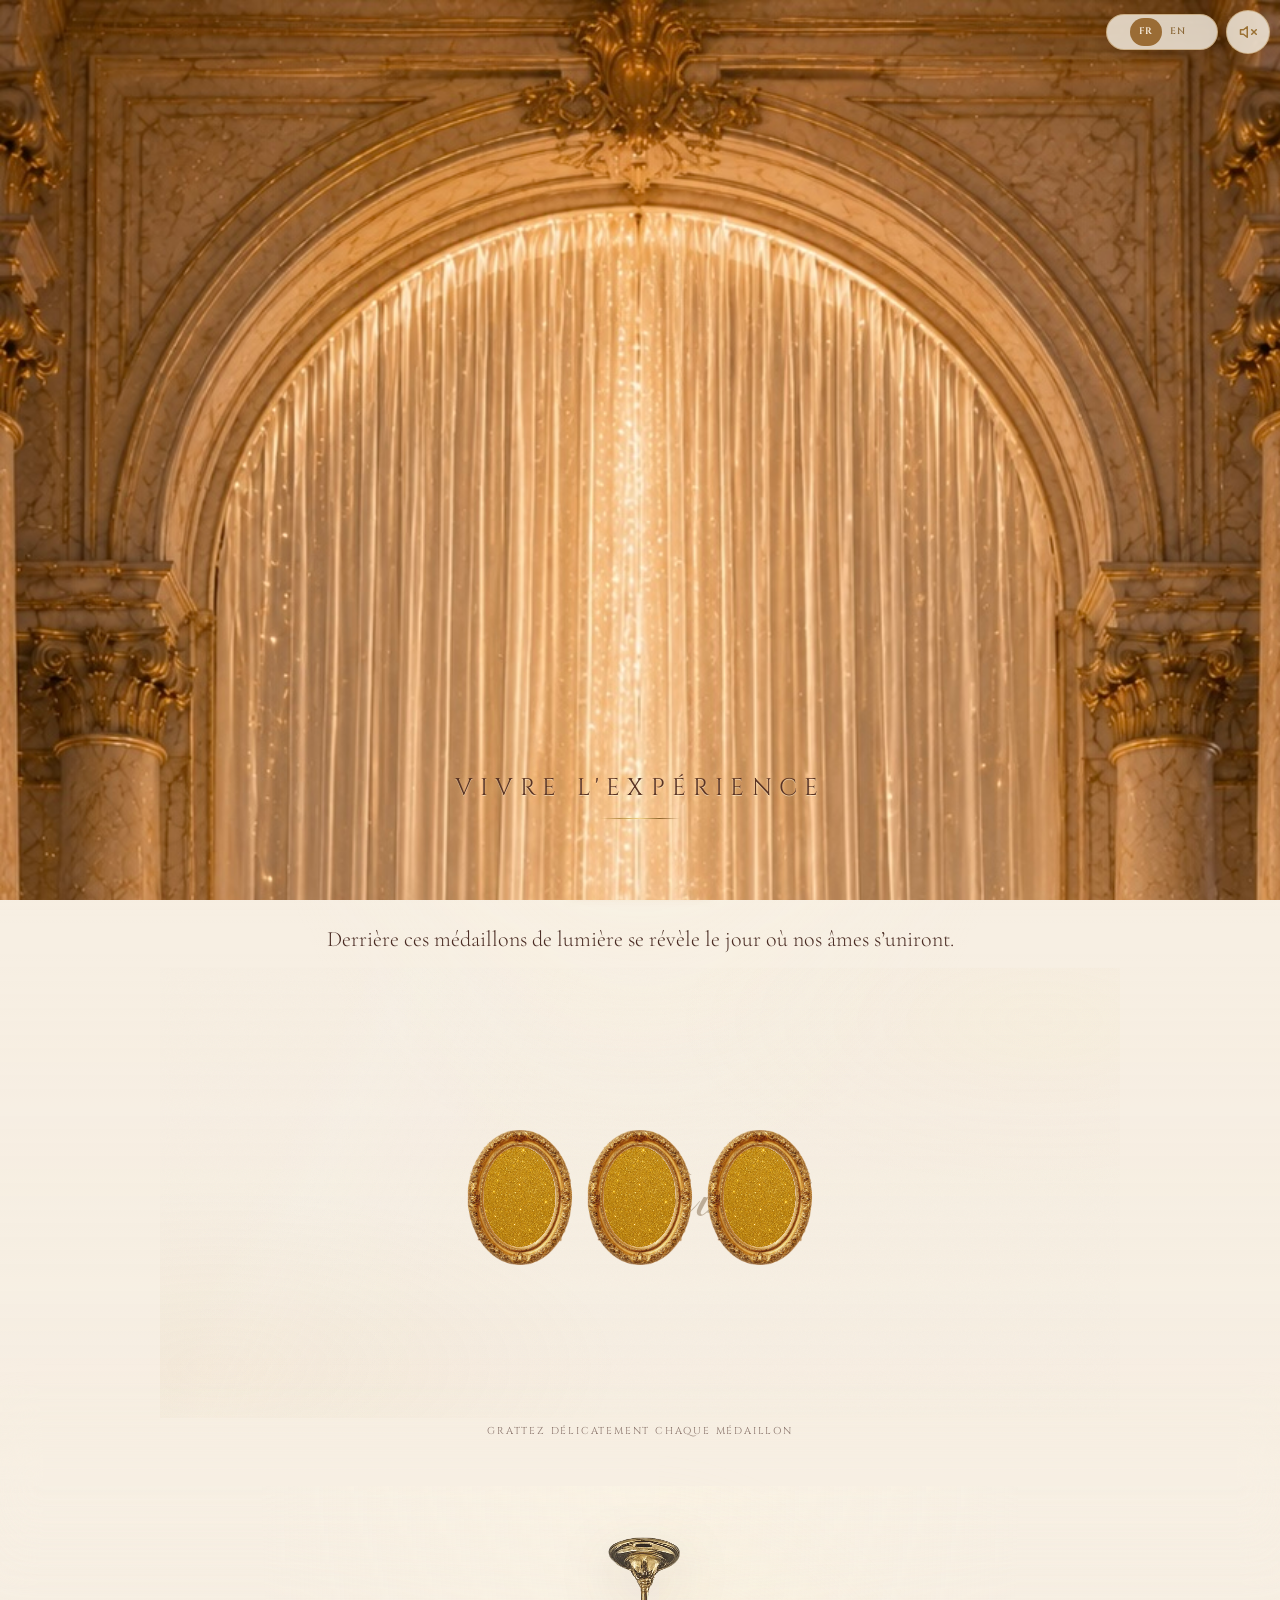
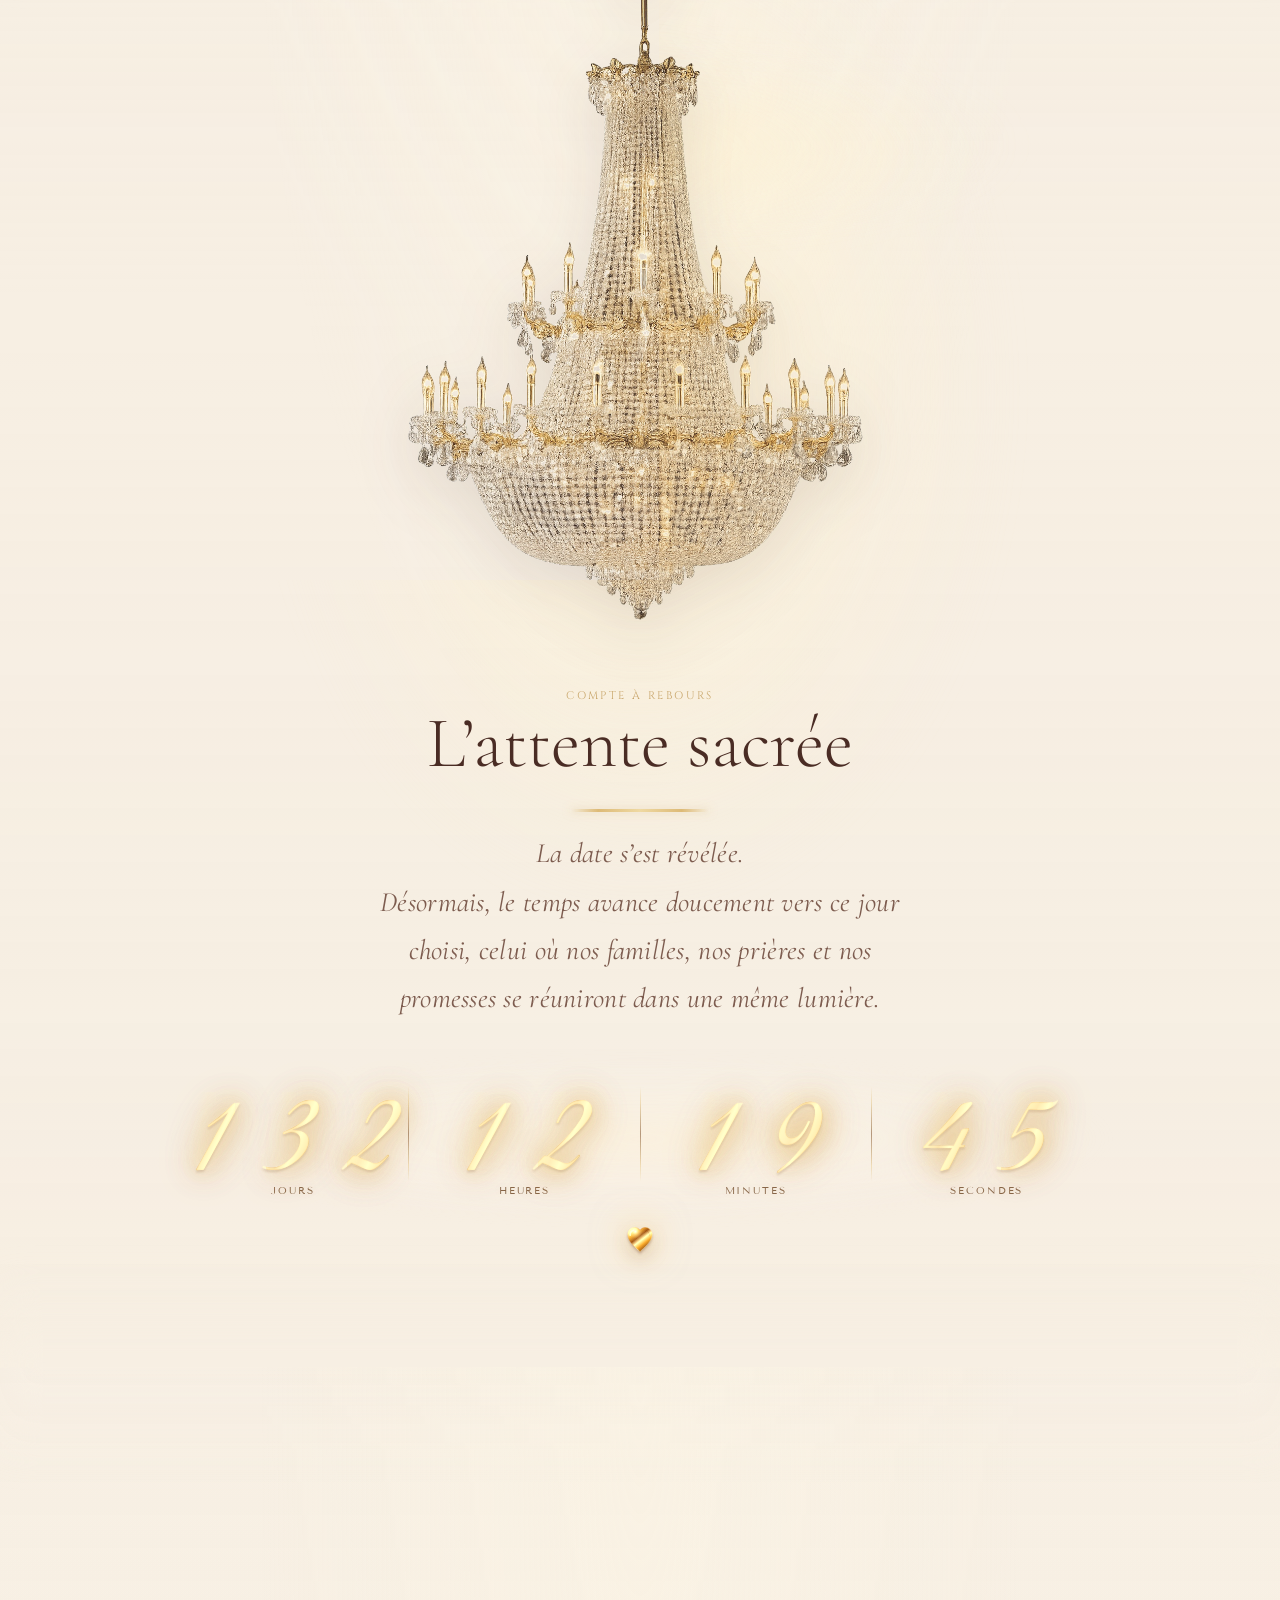
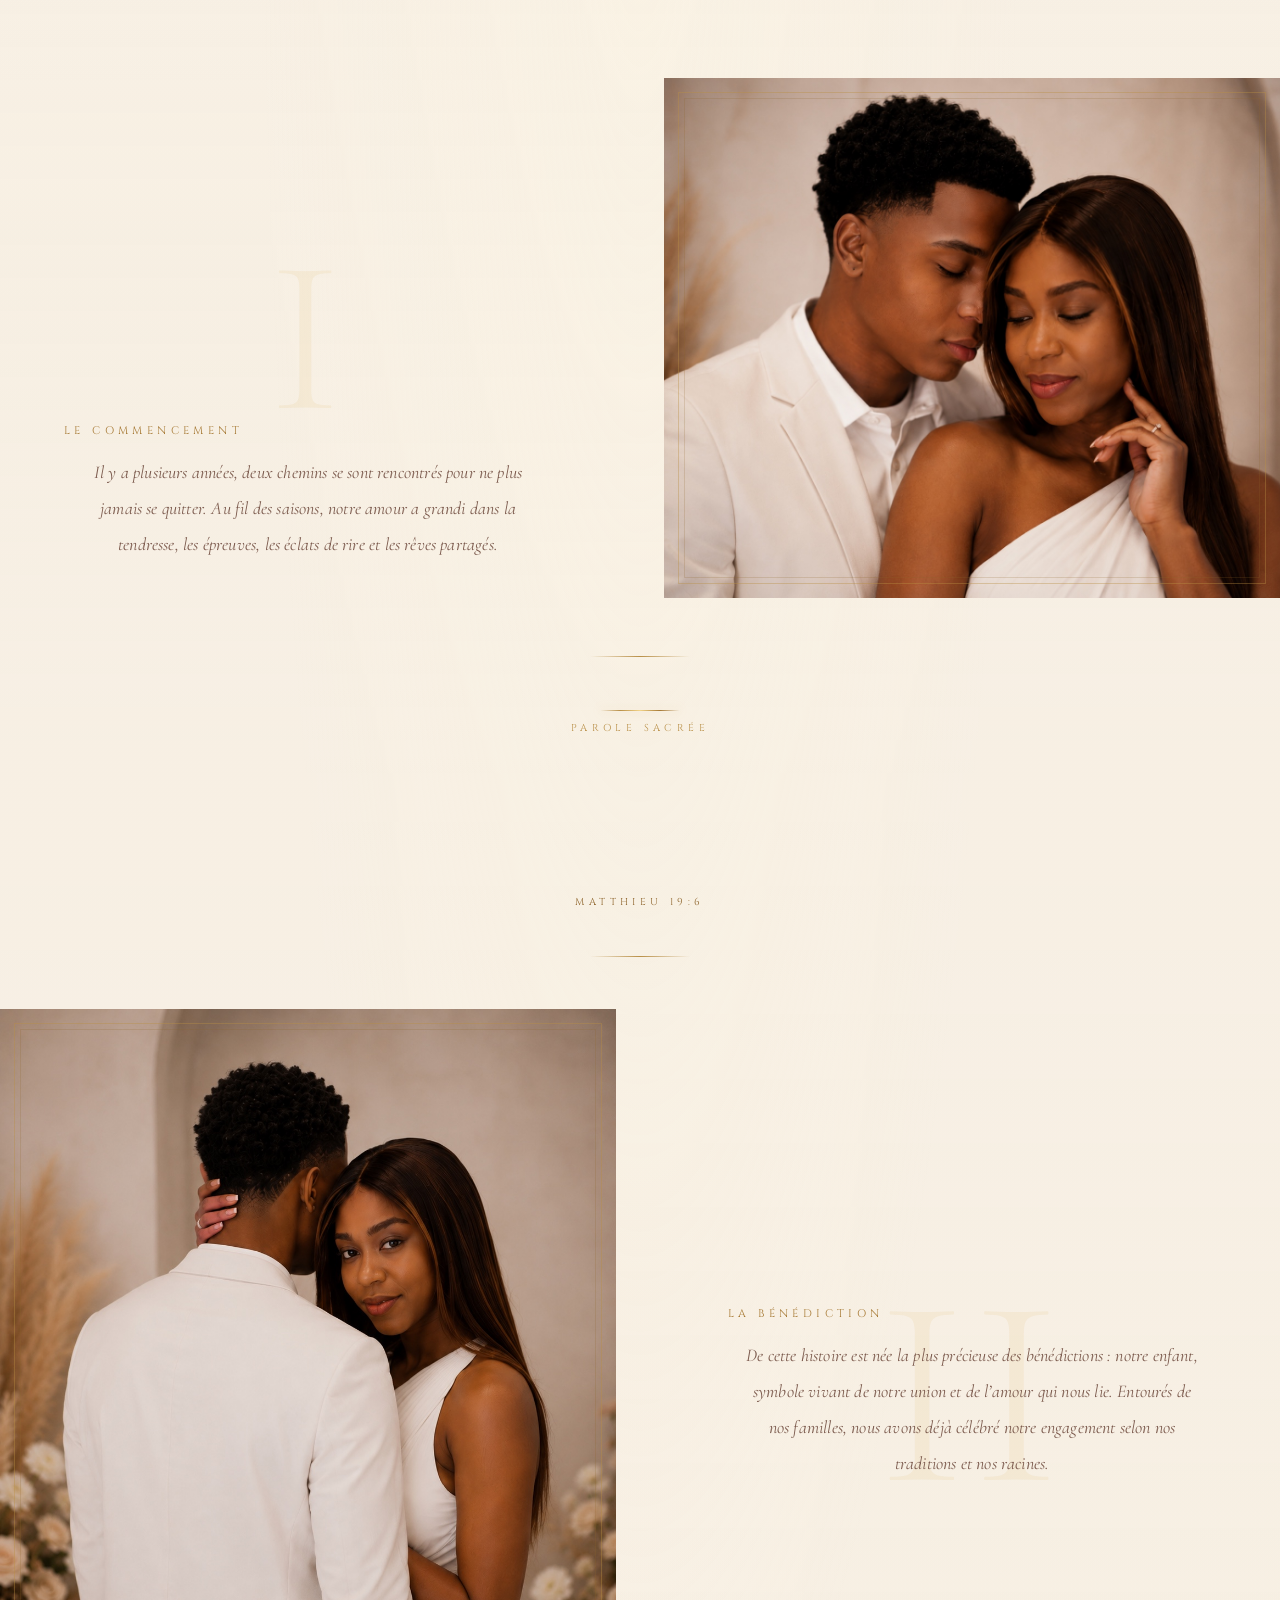
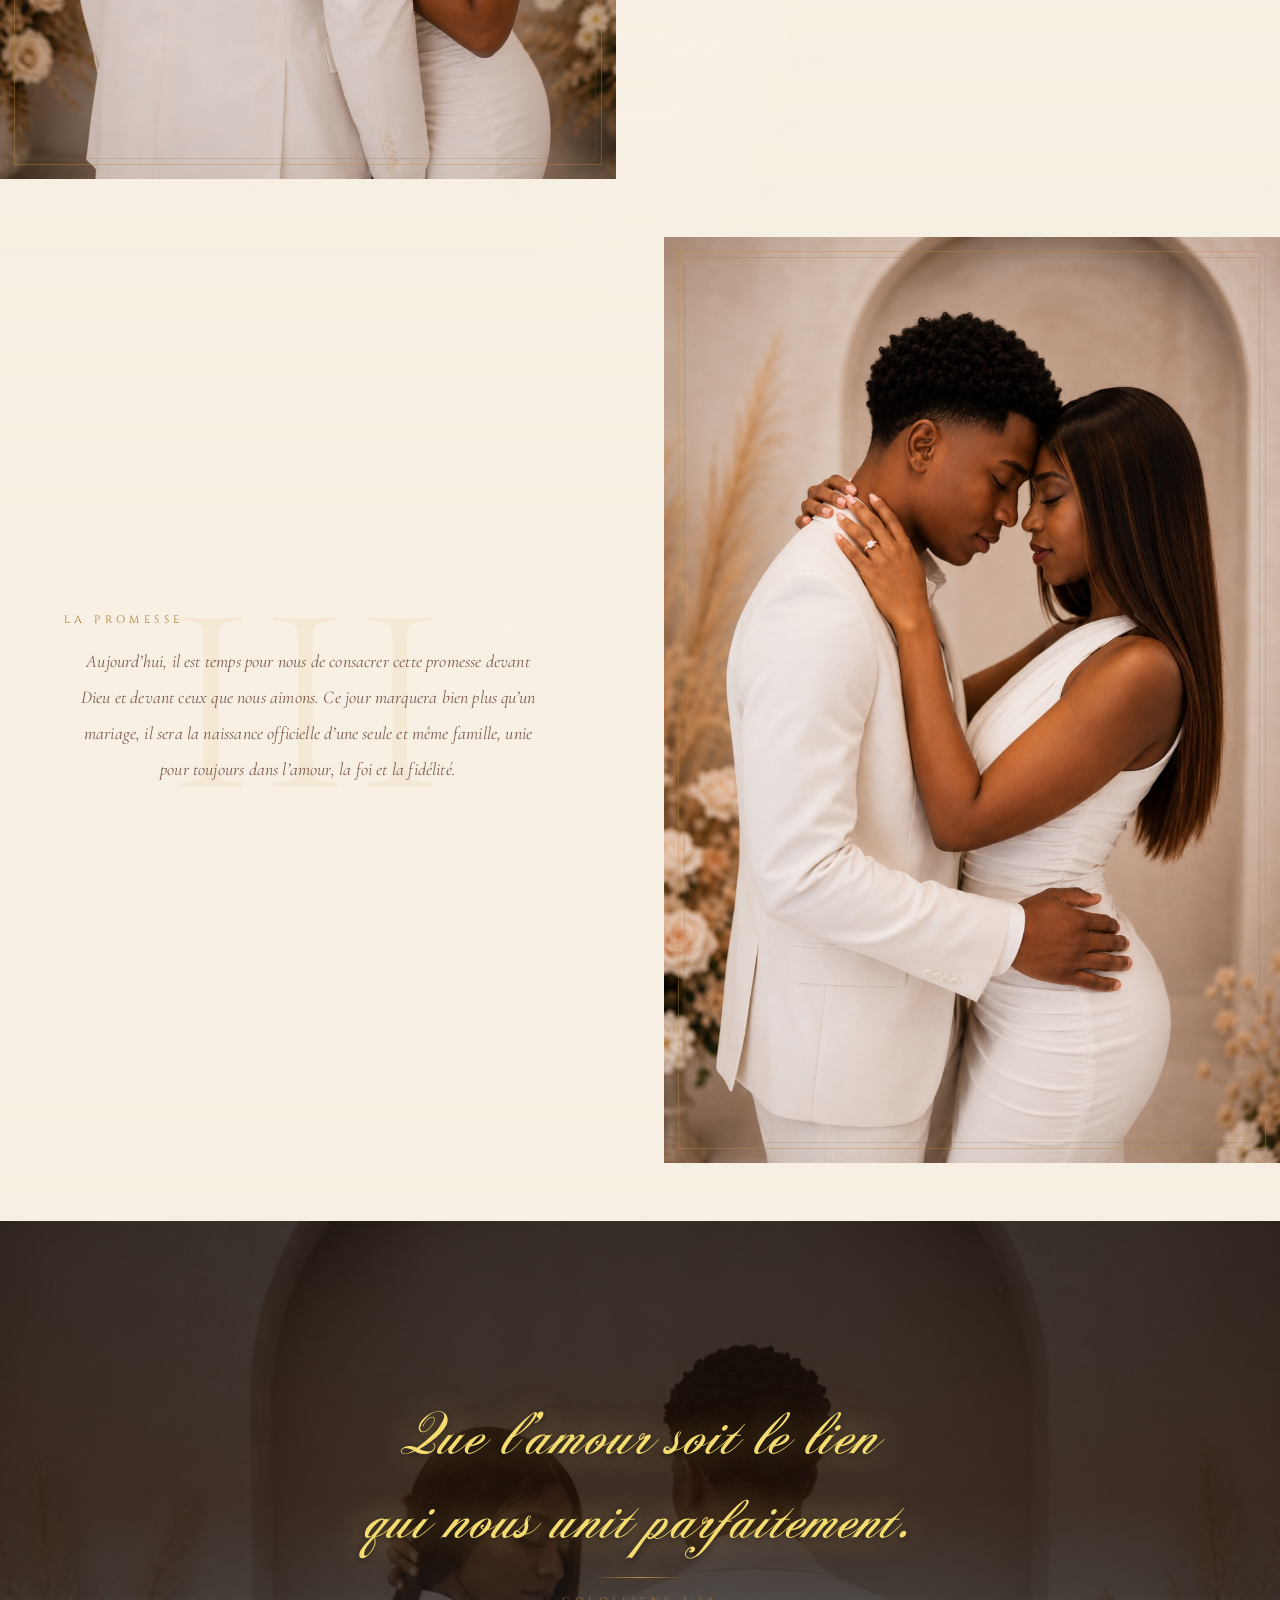
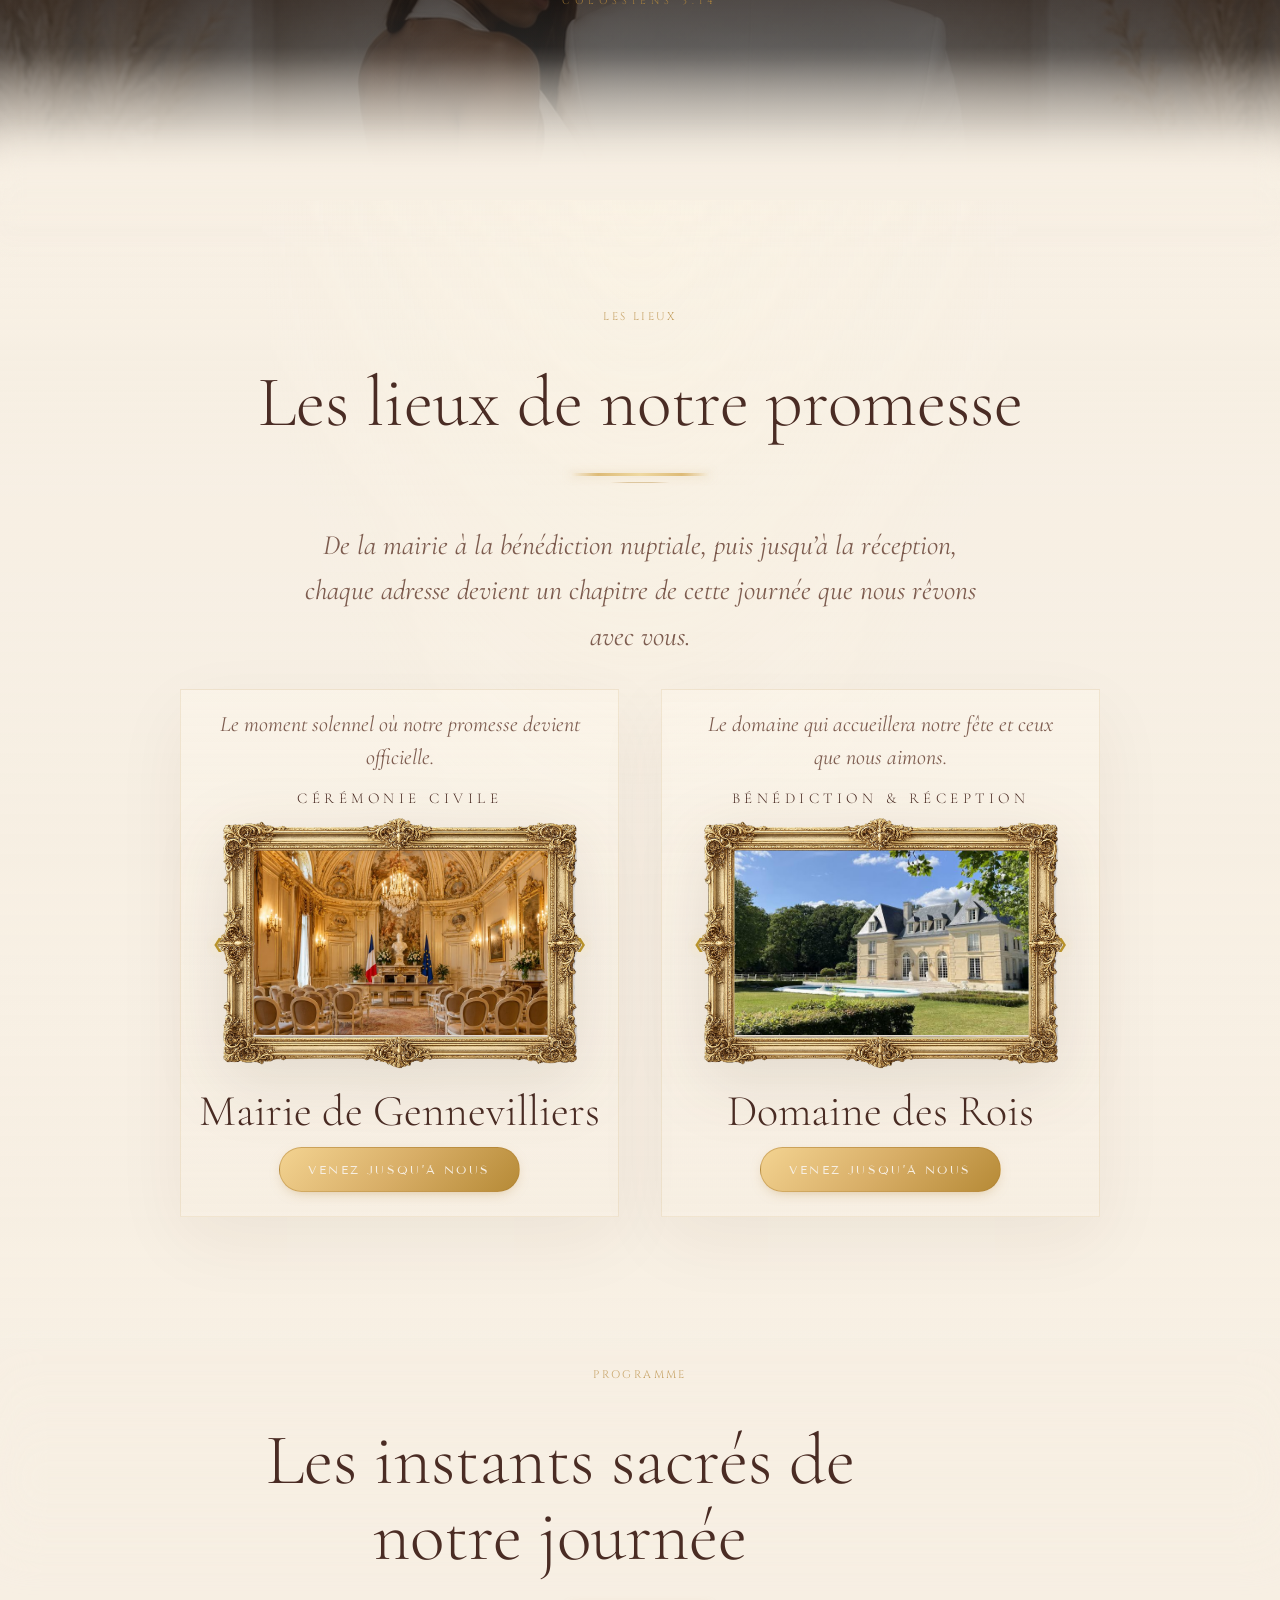
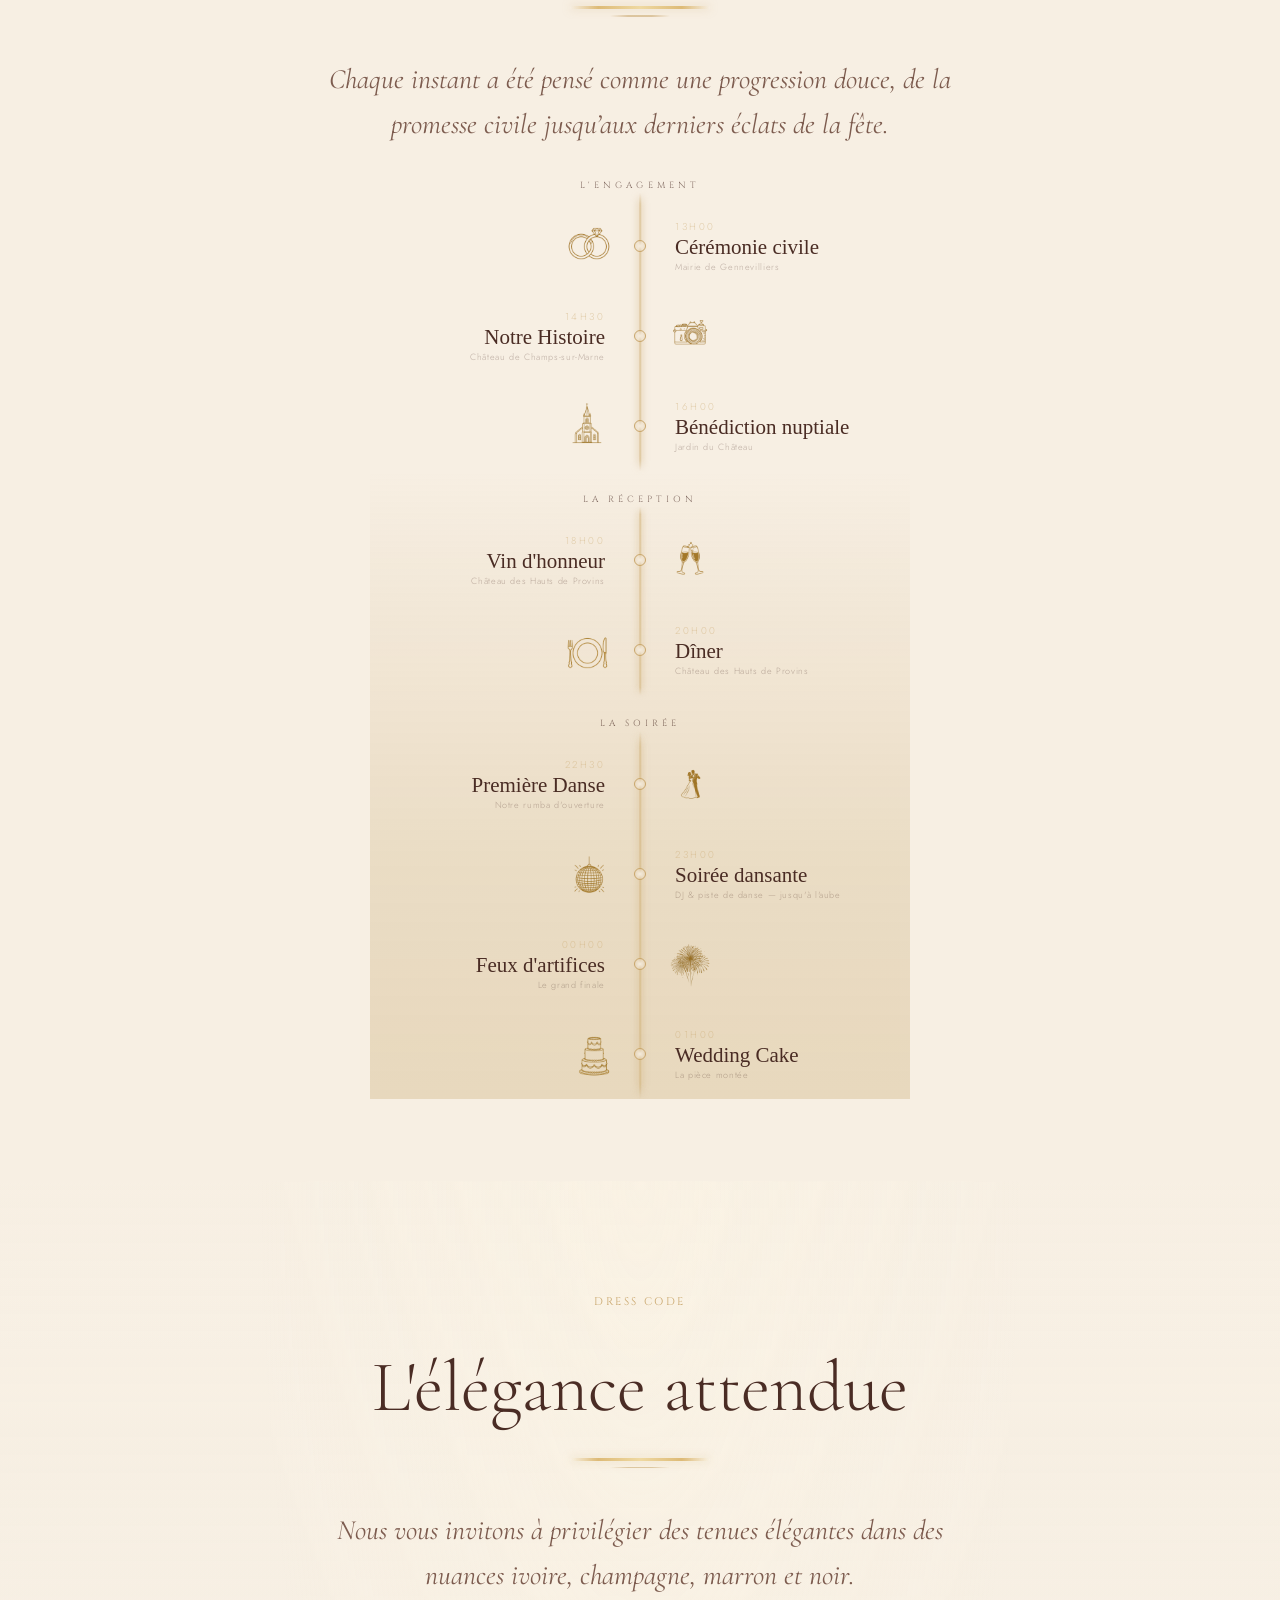
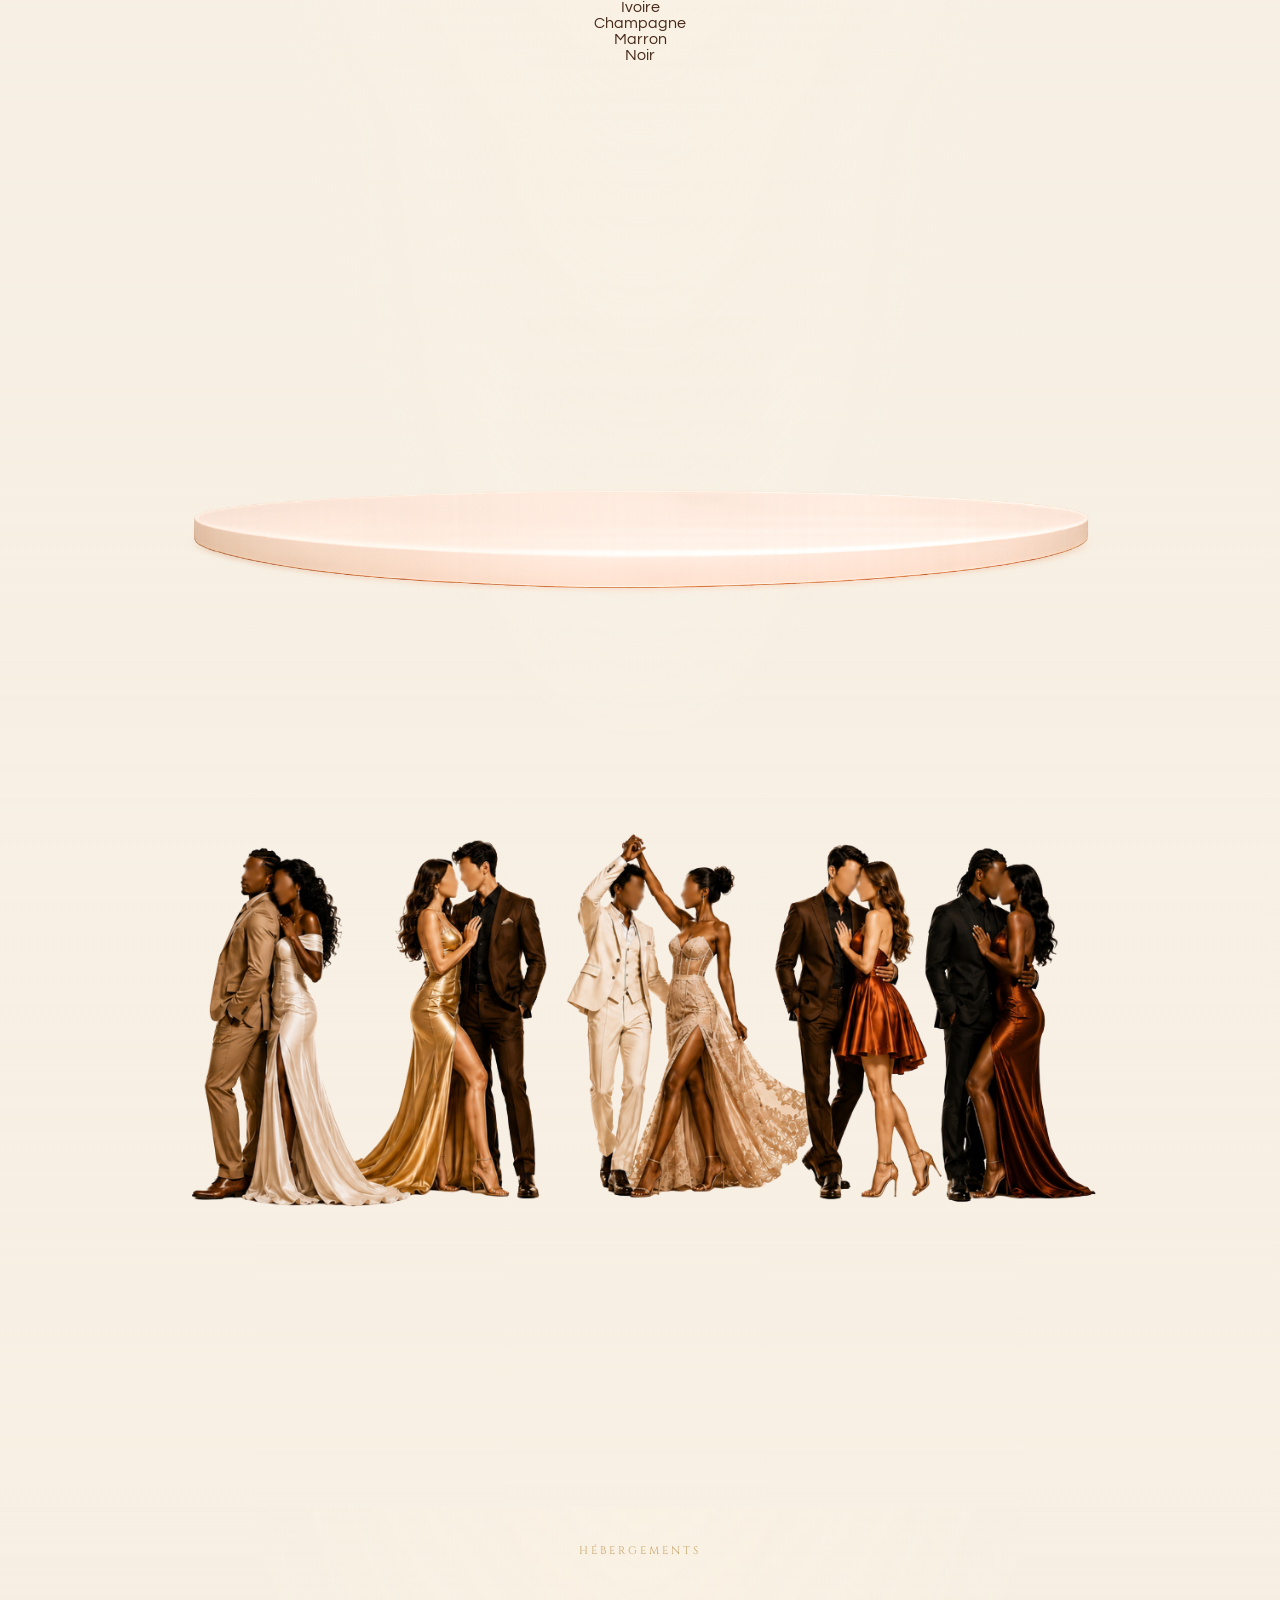
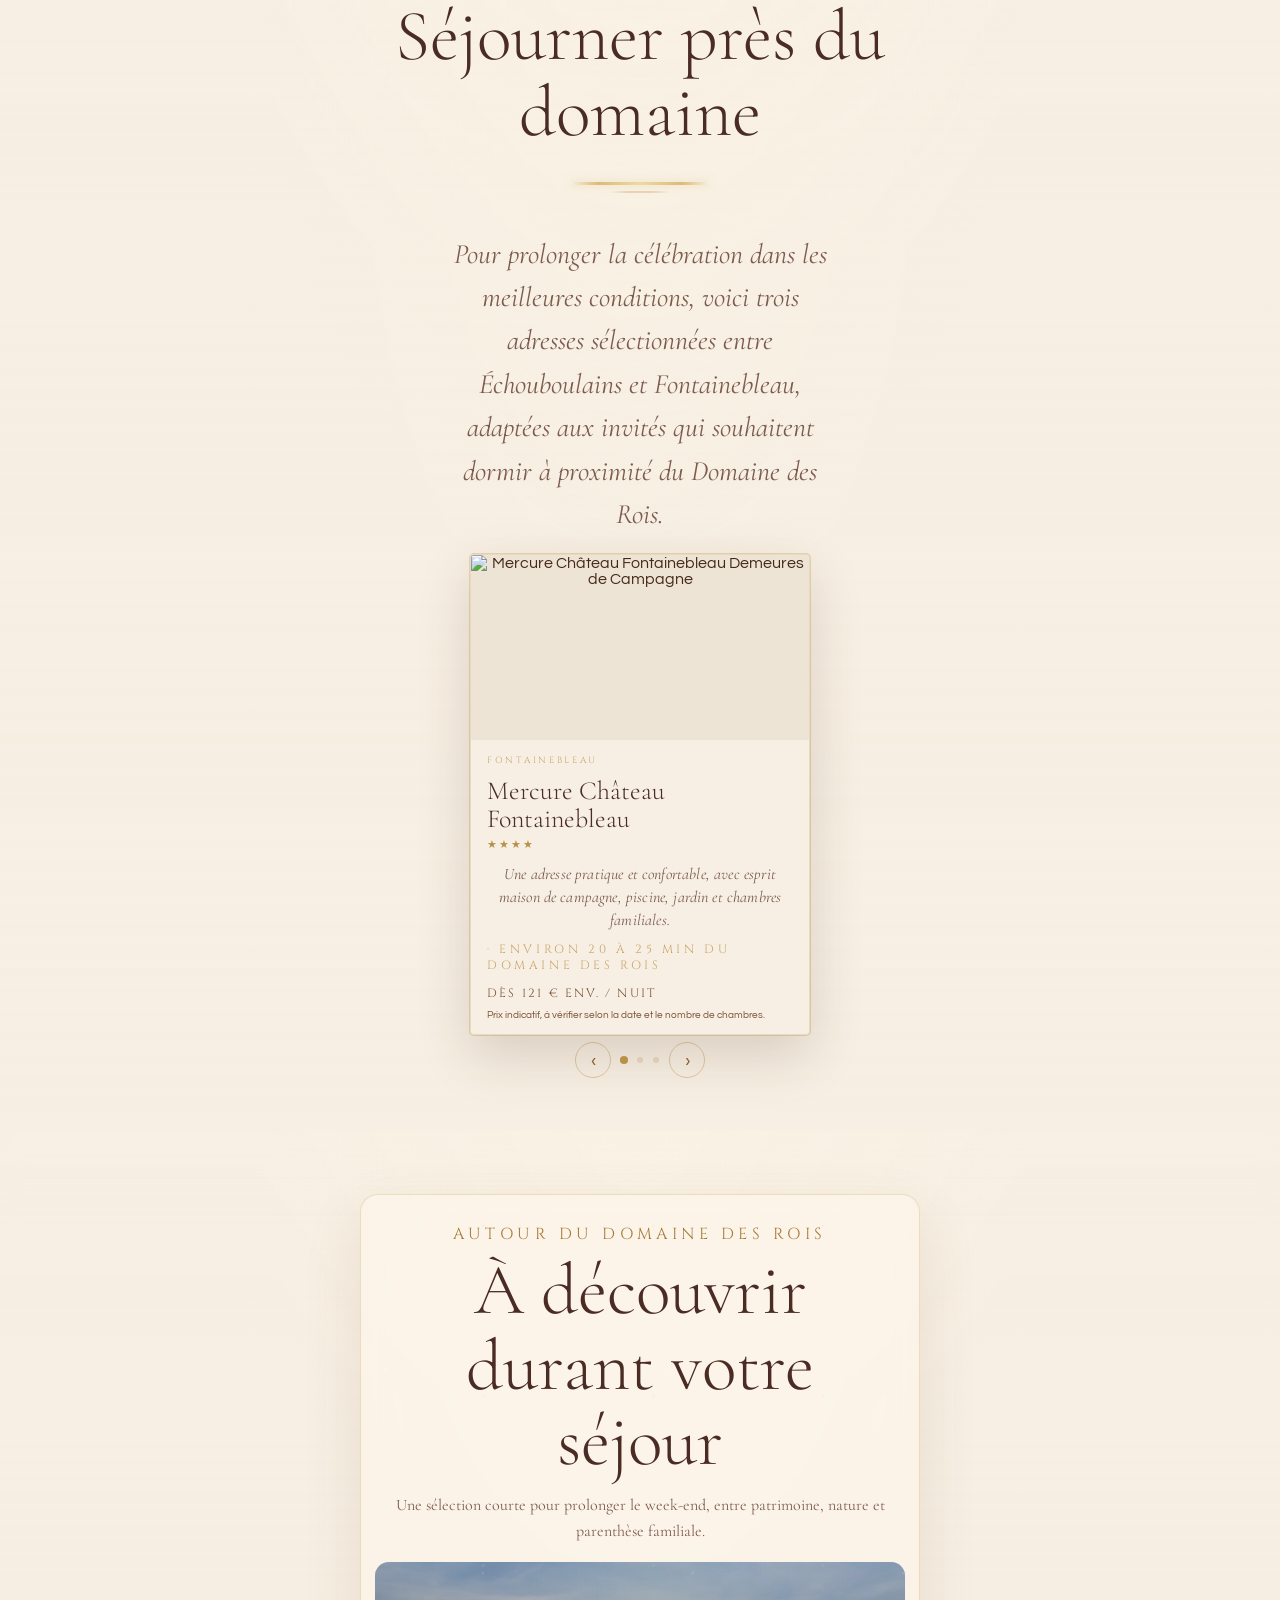
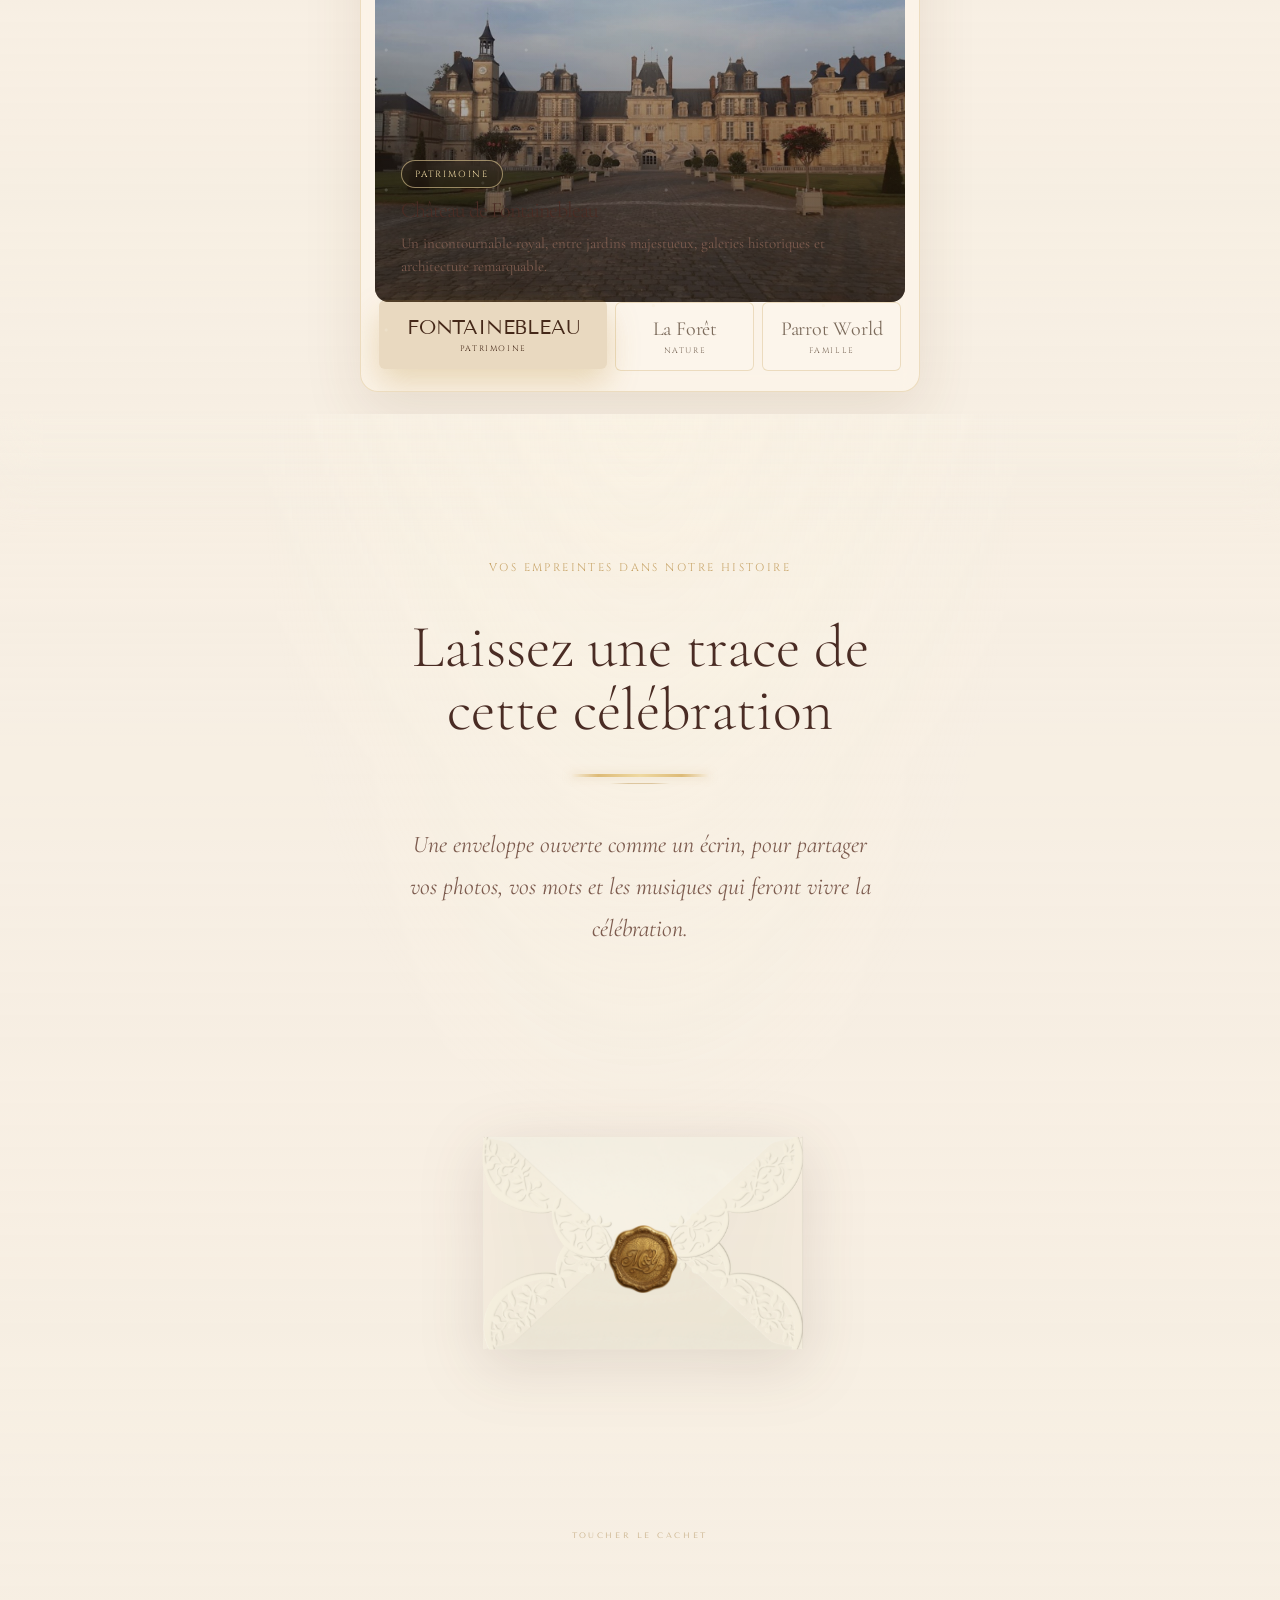
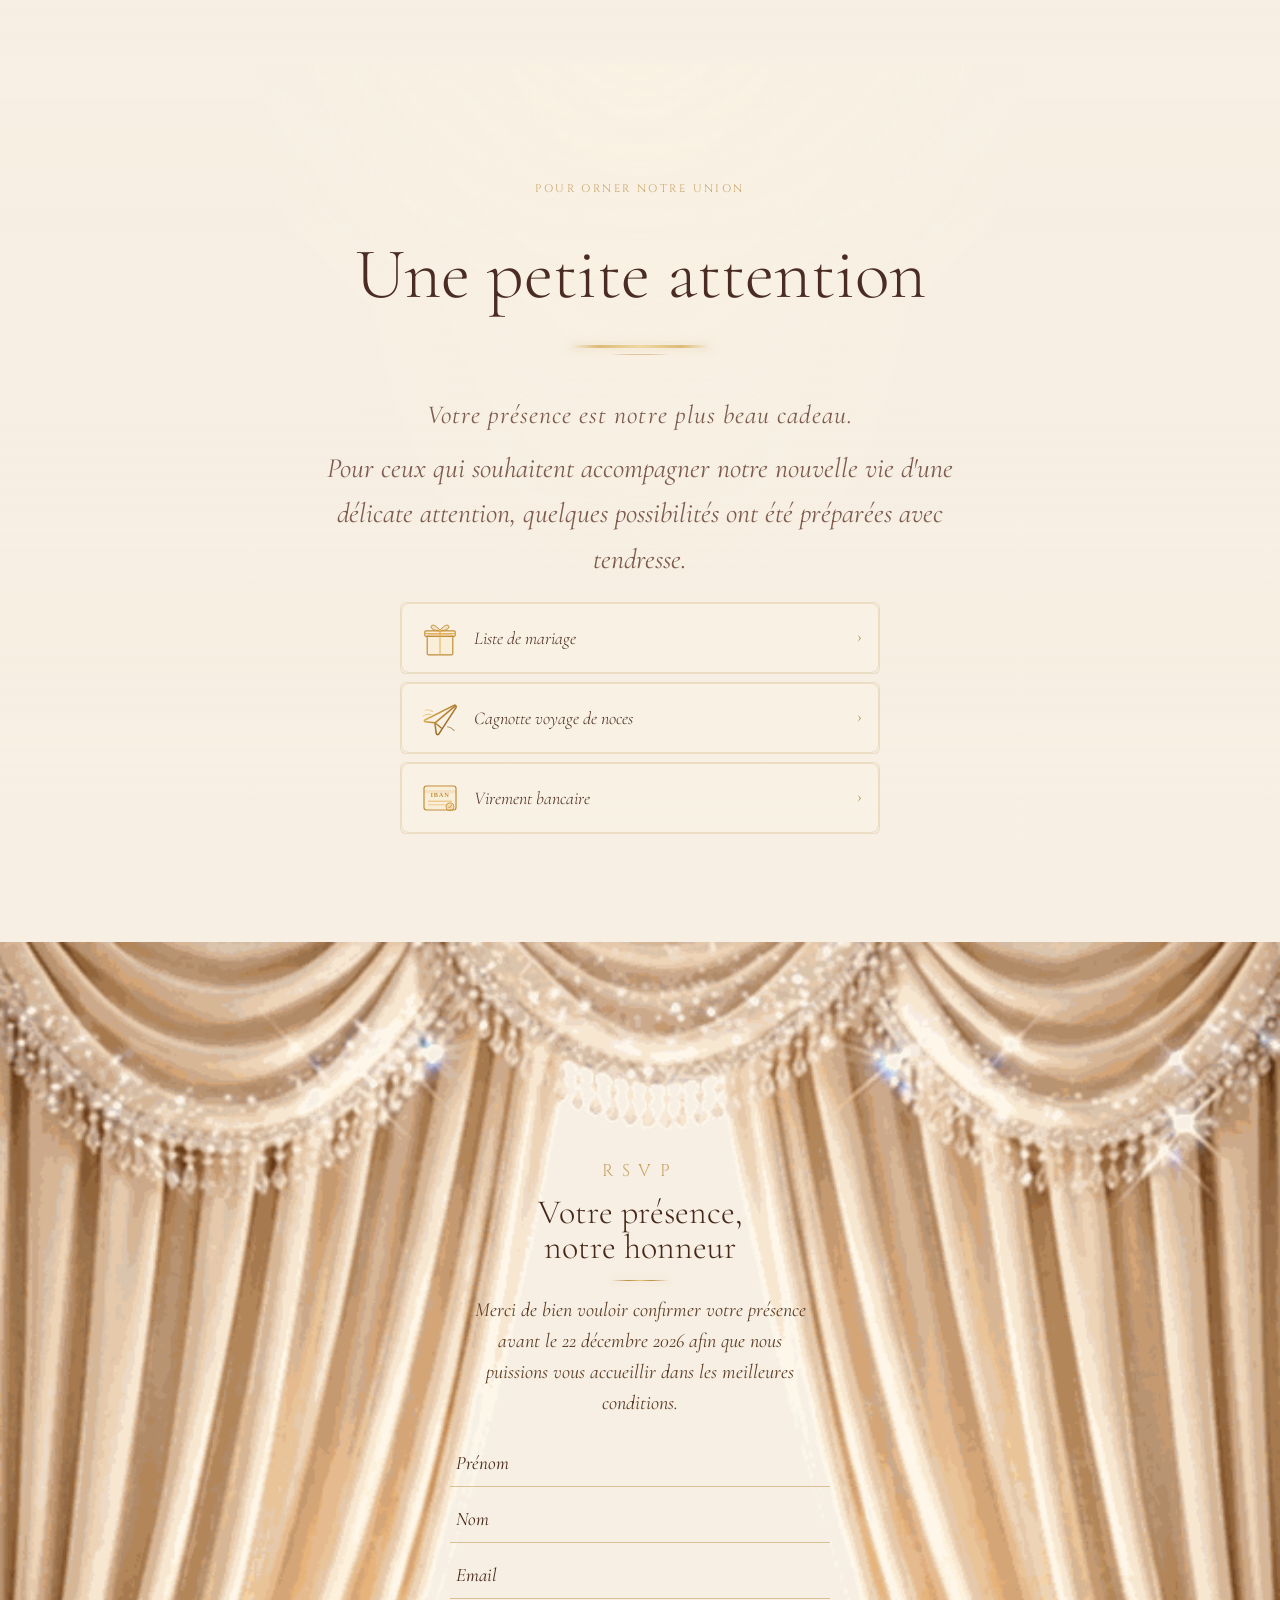
==== commit 33b79e07: "Corrections complètes v2 : boutons, hero, RSVP, animations, ICS, scroll - Harmonisation boutons avec" ====
--- a/index.html
+++ b/index.html
@@ -29,8 +29,8 @@
 .es-inner{max-width:960px;margin:0 auto;}
 .line-main{width:130px;height:1px;margin:0 auto 8px;background:linear-gradient(90deg,transparent,#B99048,#F3D58A,#A77A35,transparent);box-shadow:0 0 10px rgba(215,181,109,.35);}
 .line-sec{width:80px;height:1px;margin:0 auto 24px;background:linear-gradient(90deg,transparent,#F3D58A,#8E642B,transparent);opacity:.7;}
-.gold-btn{display:inline-flex;align-items:center;justify-content:center;min-height:40px;padding:0 20px;border:1px solid rgba(183,143,67,.5);border-radius:999px;background:transparent;font-family:'Cinzel',serif;font-size:10px;letter-spacing:2.5px;text-transform:uppercase;color:#8E642B;text-decoration:none;transition:background .3s;cursor:pointer;margin-top:12px;}
-.gold-btn:hover{background:rgba(185,144,72,.1);}
+.gold-btn{display:inline-flex;align-items:center;justify-content:center;min-height:44px;padding:14px 28px;border:none;border-radius:999px;background:linear-gradient(135deg,#F3D391 0%,#D8AE67 50%,#B68A36 100%);font-family:'Tenor Sans',sans-serif;font-size:12px;letter-spacing:.2em;text-transform:uppercase;color:#2A221F;text-decoration:none;box-shadow:0 14px 32px rgba(180,138,50,.28);transition:transform .2s,box-shadow .2s;cursor:pointer;margin-top:12px;}
+.gold-btn:hover{transform:translateY(-2px);box-shadow:0 18px 38px rgba(180,138,50,.36);}
 
 /* ══ SÉPARATEUR — ligne or simple, pas de cœur ══ */
 .sep-line{
@@ -405,22 +405,35 @@
 section.es-section, section.scene, .date-chapter, .countdown-chapter, .story2-chapter, .places-chapter, .dress-chapter, .gifts-chapter, .rsvp-chapter, .thanks-chapter, .final-chapter{background:linear-gradient(180deg,rgba(247,239,227,.98),rgba(247,239,227,.98))!important}
 section{scroll-margin-top:0}
 
-/* bouton référence = revivre l'expérience */
+/* bouton référence = revivre l'expérience — gradient doré harmonisé */
 .eventia-main-btn,
 .calendar-main-btn,
+.gold-btn,
+.cal-btn,
+.eventia-calendar-btn,
 .cta,
 button[type="submit"],
 .rsvp-submit,
+#rsvp-btn,
+.place-btn,
 .es-act-selector button.active{
-  border:1px solid rgba(184,138,58,.72)!important;
-  color:#fff7df!important;
-  background:linear-gradient(135deg,#8b5e24 0%,#c79a45 42%,#f1d586 55%,#a06f28 100%)!important;
-  box-shadow:0 10px 28px rgba(117,74,26,.24), inset 0 1px 0 rgba(255,255,255,.45)!important;
-  text-shadow:0 1px 1px rgba(55,32,8,.25)!important;
+  border:none!important;
+  color:#2A221F!important;
+  background:linear-gradient(135deg,#F3D391 0%,#D8AE67 50%,#B68A36 100%)!important;
+  box-shadow:0 14px 32px rgba(180,138,50,.28)!important;
+  text-shadow:none!important;
   text-decoration:none!important;
-}
-.eventia-main-btn:active,.calendar-main-btn:active,.cta:active,button[type="submit"]:active,.rsvp-submit:active{transform:translateY(1px)!important;filter:none!important;background:linear-gradient(135deg,#8b5e24 0%,#c79a45 42%,#f1d586 55%,#a06f28 100%)!important;color:#fff7df!important}
-.eventia-main-btn:visited,.calendar-main-btn:visited{color:#fff7df!important}
+  border-radius:999px!important;
+  padding:14px 28px!important;
+  font-family:'Tenor Sans',sans-serif!important;
+  font-size:12px!important;
+  letter-spacing:.2em!important;
+  text-transform:uppercase!important;
+  transition:transform .2s,box-shadow .2s!important;
+}
+.eventia-main-btn:hover,.calendar-main-btn:hover,.cal-btn:hover,.eventia-calendar-btn:hover,.place-btn:hover,.rsvp-submit:hover,#rsvp-btn:hover{transform:translateY(-2px)!important;box-shadow:0 18px 38px rgba(180,138,50,.36)!important;}
+.eventia-main-btn:active,.calendar-main-btn:active,.cta:active,button[type="submit"]:active,.rsvp-submit:active,#rsvp-btn:active,.place-btn:active{transform:translateY(1px)!important;filter:none!important;background:linear-gradient(135deg,#F3D391 0%,#D8AE67 50%,#B68A36 100%)!important;color:#2A221F!important}
+.eventia-main-btn:visited,.calendar-main-btn:visited{color:#2A221F!important}
 
 /* shimmer continu sans pause, sans déplacement du bloc */
 .h-names,.final-h-names{
@@ -434,10 +447,13 @@
   background-clip:text!important;
   color:transparent!important;
   -webkit-text-fill-color:transparent!important;
-  animation:eventiaShimmerInfinite 3.8s linear infinite!important;
+  animation:eventiaShimmerInfinite 4.8s linear infinite!important;
   will-change:background-position!important;
 }
 @keyframes eventiaShimmerInfinite{0%{background-position:260% 50%}100%{background-position:-260% 50%}}
+
+/* Hero intro text: taille +15%, centré */
+#hero .h-intro,#txt-intro{font-size:clamp(8px,1.9vw,16px)!important;text-align:center!important;}
 
 /* Langue visible opening/hero, masquée dès scroll via JS */
 .lang-sw{transition:opacity .35s ease, transform .35s ease!important}
@@ -487,15 +503,29 @@
 .master-timeline-wrap,.timeline-exact-wrapper{height:auto!important;overflow:hidden!important;background:transparent!important;margin:0 auto!important;max-width:560px!important}
 
 /* Enveloppe V13 compacte */
-#empreintes{padding:56px 14px 46px!important;overflow:hidden!important}
+#empreintes{padding:56px 14px 24px!important;overflow:hidden!important;background:#F7EFE3!important;}
 #empreintes .es-inner{max-width:560px!important;margin:0 auto!important}
 .master-envelope-wrap,.envelope-v13-host{height:auto!important;min-height:0!important;margin:10px auto 0!important;overflow:hidden!important;background:transparent!important}
+.envelope-v13-host{filter:drop-shadow(0 16px 32px rgba(69,40,25,.15))!important;}
+#empreintes .es-copy{margin-bottom:4px!important;}
 
 /* Respiration sections : réduire blancs fantômes */
 #compte-a-rebours{padding-bottom:42px!important}
 #notre-histoire{padding-top:48px!important}
 #rsvp{padding-bottom:36px!important;margin-bottom:0!important}
 #remerciements{padding-top:40px!important;margin-top:0!important}
+
+/* RSVP : formulaire dans l'ouverture du rideau */
+#rsvp .es-inner{position:relative!important;width:clamp(240px,58vw,380px)!important;max-width:380px!important;margin:0 auto!important;padding:clamp(160px,26vw,220px) 0 0!important;background:transparent!important;z-index:3!important;}
+
+/* Remerciements : cadre centré */
+#photo-finale,#remerciements .final-photo-wrap,#remerciements img{display:block!important;margin:0 auto!important;text-align:center!important;}
+.final-photo-wrap{display:flex!important;justify-content:center!important;align-items:center!important;}
+
+/* Notre Histoire : chiffres romains derrière le texte, espace réduit */
+.story2-ghost-num{z-index:0!important;}
+.story2-text>*:not(.story2-ghost-num){position:relative!important;z-index:1!important;}
+.story2-block.story2-opening{padding-top:0!important;}
 
 /* Supprimer anciens habillages iframe pour sections remplacées */
 .eventia-iframe-section iframe.clean-section-frame,.clean-iframe-wrap{display:none!important}
--- a/style.css
+++ b/style.css
@@ -602,7 +602,7 @@
   padding-top: clamp(40px, 6vh, 60px) !important;
   margin-top: 0 !important;
 }
-.c3-card { padding: clamp(14px, 2.5vw, 24px) !important; }
+/* c3-card padding géré via c3-body, pas sur la carte elle-même */
 
 
 .cards3 { display: flex !important; flex-direction: column !important; gap: 16px !important; max-width: 520px !important; margin: 24px auto 0 !important; }
@@ -2112,20 +2112,23 @@
 }
 
 
+/* ══ CARROUSEL HÉBERGEMENTS — version corrigée ══ */
 .c3-wrap {
   position: relative !important;
   width: 100% !important;
-  height: clamp(440px, 68vw, 530px) !important;
+  height: clamp(300px, 52vw, 460px) !important;
   perspective: 1100px !important;
-  margin: 28px auto 16px !important;
+  margin: 0 auto 12px !important;
   overflow: visible !important;
 }
 .c3-item {
   position: absolute !important;
   top: 50% !important;
-  width: clamp(220px, 58vw, 360px) !important;
+  width: clamp(180px, 50vw, 400px) !important;
   cursor: pointer !important;
   transition: all .55s cubic-bezier(.25,.46,.45,.94) !important;
+  transform-origin: center center !important;
+  -webkit-tap-highlight-color: transparent !important;
 }
 .c3-item.is-active {
   left: 50% !important;
@@ -2136,17 +2139,17 @@
 }
 .c3-item.is-prev {
   left: 50% !important;
-  transform: translate(-108%, -50%) scale(.72) translateZ(-80px) rotateY(14deg) !important;
+  transform: translate(-112%, -50%) scale(.7) translateZ(-100px) rotateY(16deg) !important;
   z-index: 5 !important;
-  opacity: .48 !important;
-  filter: brightness(.8) saturate(.55) !important;
+  opacity: .58 !important;
+  filter: brightness(.76) saturate(.62) !important;
 }
 .c3-item.is-next {
   left: 50% !important;
-  transform: translate(8%, -50%) scale(.72) translateZ(-80px) rotateY(-14deg) !important;
+  transform: translate(12%, -50%) scale(.7) translateZ(-100px) rotateY(-16deg) !important;
   z-index: 5 !important;
-  opacity: .48 !important;
-  filter: brightness(.8) saturate(.55) !important;
+  opacity: .58 !important;
+  filter: brightness(.76) saturate(.62) !important;
 }
 .c3-item.is-hidden {
   left: 50% !important;
@@ -2156,57 +2159,66 @@
   pointer-events: none !important;
 }
 .c3-card {
-  background: #FBF6EE !important;
+  background: #F7EFE3 !important;
   border: 1px solid rgba(183,143,67,.22) !important;
-  border-radius: 4px !important;
+  border-radius: 2px !important;
   overflow: hidden !important;
-  box-shadow: 0 6px 28px rgba(69,40,25,.09) !important;
+  box-shadow: 0 6px 24px rgba(69,40,25,.08) !important;
+  transition: box-shadow .4s !important;
+  min-height: 430px !important;
   display: flex !important;
   flex-direction: column !important;
 }
 .c3-item.is-active .c3-card {
-  box-shadow: 0 22px 54px rgba(69,40,25,.18), 0 0 0 1px rgba(183,143,67,.3) !important;
+  box-shadow: 0 20px 52px rgba(69,40,25,.17), 0 0 0 1px rgba(183,143,67,.28) !important;
 }
 .c3-photo {
   width: 100% !important;
-  height: 180px !important;
+  height: 210px !important;
   object-fit: cover !important;
   display: block !important;
+  background: #EDE4D6 !important;
   flex: 0 0 auto !important;
 }
-.c3-body{padding:0;}
+.c3-body {
+  padding: clamp(12px,2vw,18px) clamp(14px,2.5vw,20px) clamp(14px,2vw,18px) !important;
+  text-align: left !important;
+  display: flex !important;
+  flex-direction: column !important;
+  gap: 4px !important;
+  flex: 1 !important;
+}
 .c3-label {
   font-family: 'Cinzel', serif !important;
-  font-size: 9px !important;
+  font-size: clamp(8px,1.4vw,10px) !important;
   letter-spacing: 3px !important;
   color: #A77A35 !important;
   text-transform: uppercase !important;
   display: block !important;
-  margin-bottom: 3px !important;
+  margin-bottom: 4px !important;
 }
 .c3-name {
   font-family: 'Cormorant Garamond', serif !important;
-  font-size: clamp(16px, 3.6vw, 22px) !important;
+  font-size: clamp(18px, 3.8vw, 28px) !important;
   font-weight: 300 !important;
   color: #452819 !important;
   margin: 0 0 3px !important;
-  line-height: 1.15 !important;
+  line-height: 1.1 !important;
 }
 .c3-stars {
   color: #B99048 !important;
   font-size: 11px !important;
   letter-spacing: 2px !important;
   display: block !important;
-  margin-bottom: 5px !important;
+  margin-bottom: 4px !important;
 }
 .c3-desc {
   font-family: 'Cormorant Garamond', serif !important;
   font-style: italic !important;
-  font-size: clamp(12px, 2.4vw, 14px) !important;
-  line-height: 1.45 !important;
+  font-size: clamp(12px, 2.6vw, 16px) !important;
+  line-height: 1.5 !important;
   color: #674638 !important;
-  margin: 0 0 6px !important;
-  flex: 1 !important;
+  margin: 0 0 3px !important;
 }
 .c3-dist {
   font-family: 'Cinzel', serif !important;
@@ -2217,46 +2229,49 @@
   display: block !important;
 }
 .c3-price {
-  font-family: 'Cormorant Garamond', serif !important;
-  font-size: clamp(14px, 2.8vw, 16px) !important;
-  font-weight: 600 !important;
-  color: #452819 !important;
+  font-family: 'Cinzel', serif !important;
+  font-size: 9px !important;
+  letter-spacing: 2.2px !important;
+  color: #8E642B !important;
+  text-transform: uppercase !important;
+  margin-top: auto !important;
+  padding-top: 8px !important;
   display: block !important;
-  margin-top: 5px !important;
 }
 .c3-note {
   font-family: 'Questrial', sans-serif !important;
-  font-size: 9px !important;
-  color: rgba(69,40,25,.42) !important;
+  font-size: 10px !important;
+  line-height: 1.45 !important;
+  color: #7a5949 !important;
   display: block !important;
-  margin-top: 2px !important;
-  line-height: 1.4 !important;
+  margin-top: 3px !important;
 }
 .c3-nav {
   display: flex !important;
   align-items: center !important;
   justify-content: center !important;
   gap: 10px !important;
-  margin: 12px 0 0 !important;
+  margin: 10px 0 0 !important;
 }
 .c3-arrow {
-  width: 38px !important; height: 38px !important;
+  width: 36px !important;
+  height: 36px !important;
   border-radius: 50% !important;
   border: 1px solid rgba(183,143,67,.4) !important;
   background: transparent !important;
   color: #8E642B !important;
-  font-size: 20px !important;
+  font-size: 18px !important;
   cursor: pointer !important;
   display: flex !important;
   align-items: center !important;
   justify-content: center !important;
-  line-height: 1 !important;
-  padding: 0 !important;
-  transition: background .25s !important;
+  transition: background .2s !important;
+  -webkit-tap-highlight-color: transparent !important;
 }
 .c3-arrow:hover { background: rgba(185,144,72,.1) !important; }
 .c3-dot {
-  width: 7px !important; height: 7px !important;
+  width: 6px !important;
+  height: 6px !important;
   border-radius: 50% !important;
   background: rgba(183,143,67,.22) !important;
   border: 0 !important;
@@ -2264,7 +2279,8 @@
   padding: 0 !important;
   transition: background .3s, transform .2s !important;
 }
-.c3-dot.is-active { background: #B99048 !important; transform: scale(1.4) !important; }
+.c3-dot.is-active { background: #B99048 !important; transform: scale(1.35) !important; }
+@media(max-width:640px){.c3-card{min-height:410px!important}.c3-photo{height:190px!important}.c3-item{width:min(82vw,360px)!important}}
 
 
 @media (max-width: 500px) {
@@ -8191,3 +8207,25 @@
 .hz-reveal{opacity:0;transform:translateY(14px);transition:opacity .9s ease,transform .9s ease;}
 .hz-reveal.in-view{opacity:1;transform:translateY(0);}
 @media(prefers-reduced-motion:reduce){.hz-reveal{opacity:1!important;transform:none!important;}section+section::before{display:none;}}
+
+/* ══ Transitions invisibles entre sections — Versailles d'Or ══ */
+.es-section, .date-chapter, .countdown-chapter, .story2-chapter, .places-chapter, .dress-chapter, .gifts-chapter, .rsvp-chapter, .thanks-chapter, .program-chapter, .es-activities-option3 {
+  position: relative;
+}
+.es-section + .es-section::before,
+.date-chapter + .countdown-chapter::before,
+.countdown-chapter + .story2-chapter::before,
+#les-lieux + #programme::before,
+#dresscode + #hebergements::before,
+#hebergements + #autour::before,
+#autour + #empreintes::before,
+#empreintes + #cadeaux::before,
+#cadeaux + #rsvp::before {
+  content: '';
+  position: absolute;
+  left: 0; right: 0; top: 0;
+  height: 60px;
+  background: linear-gradient(to bottom, rgba(247,239,227,0.6), transparent);
+  pointer-events: none;
+  z-index: 1;
+}
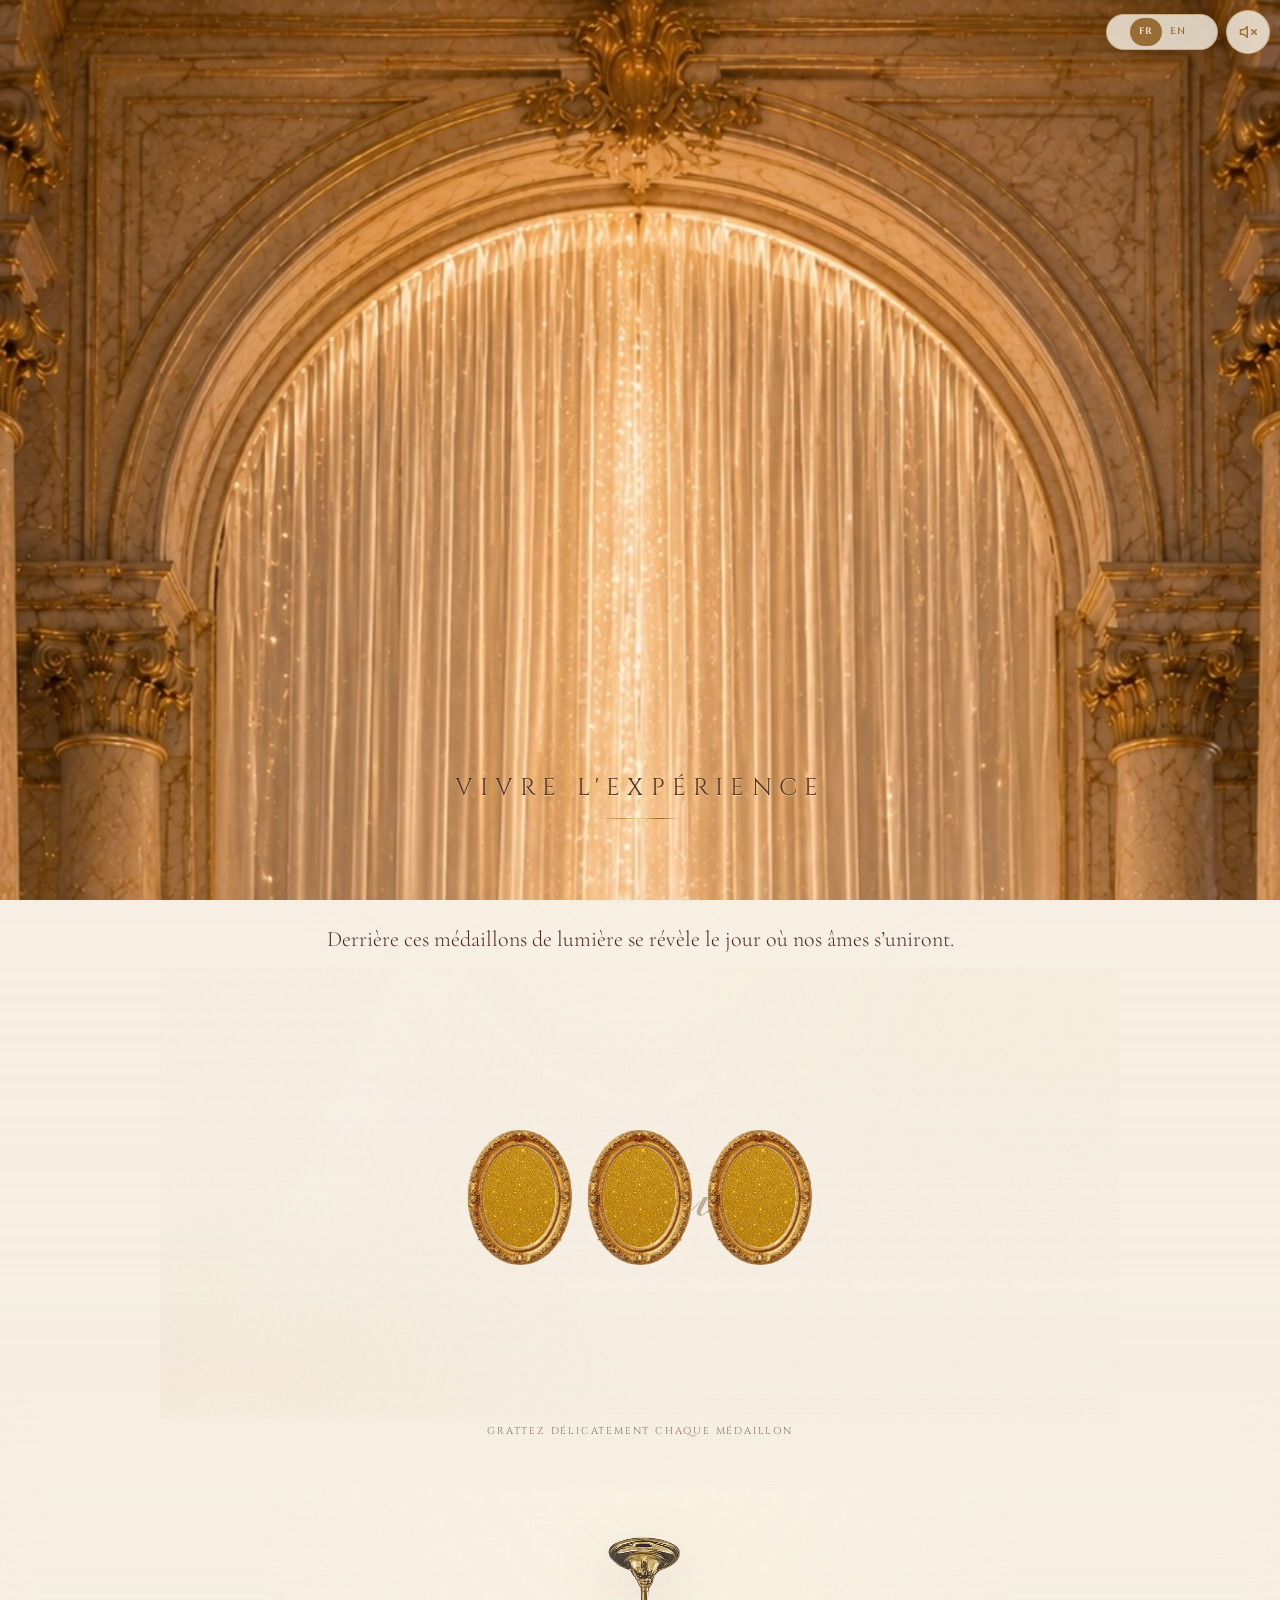
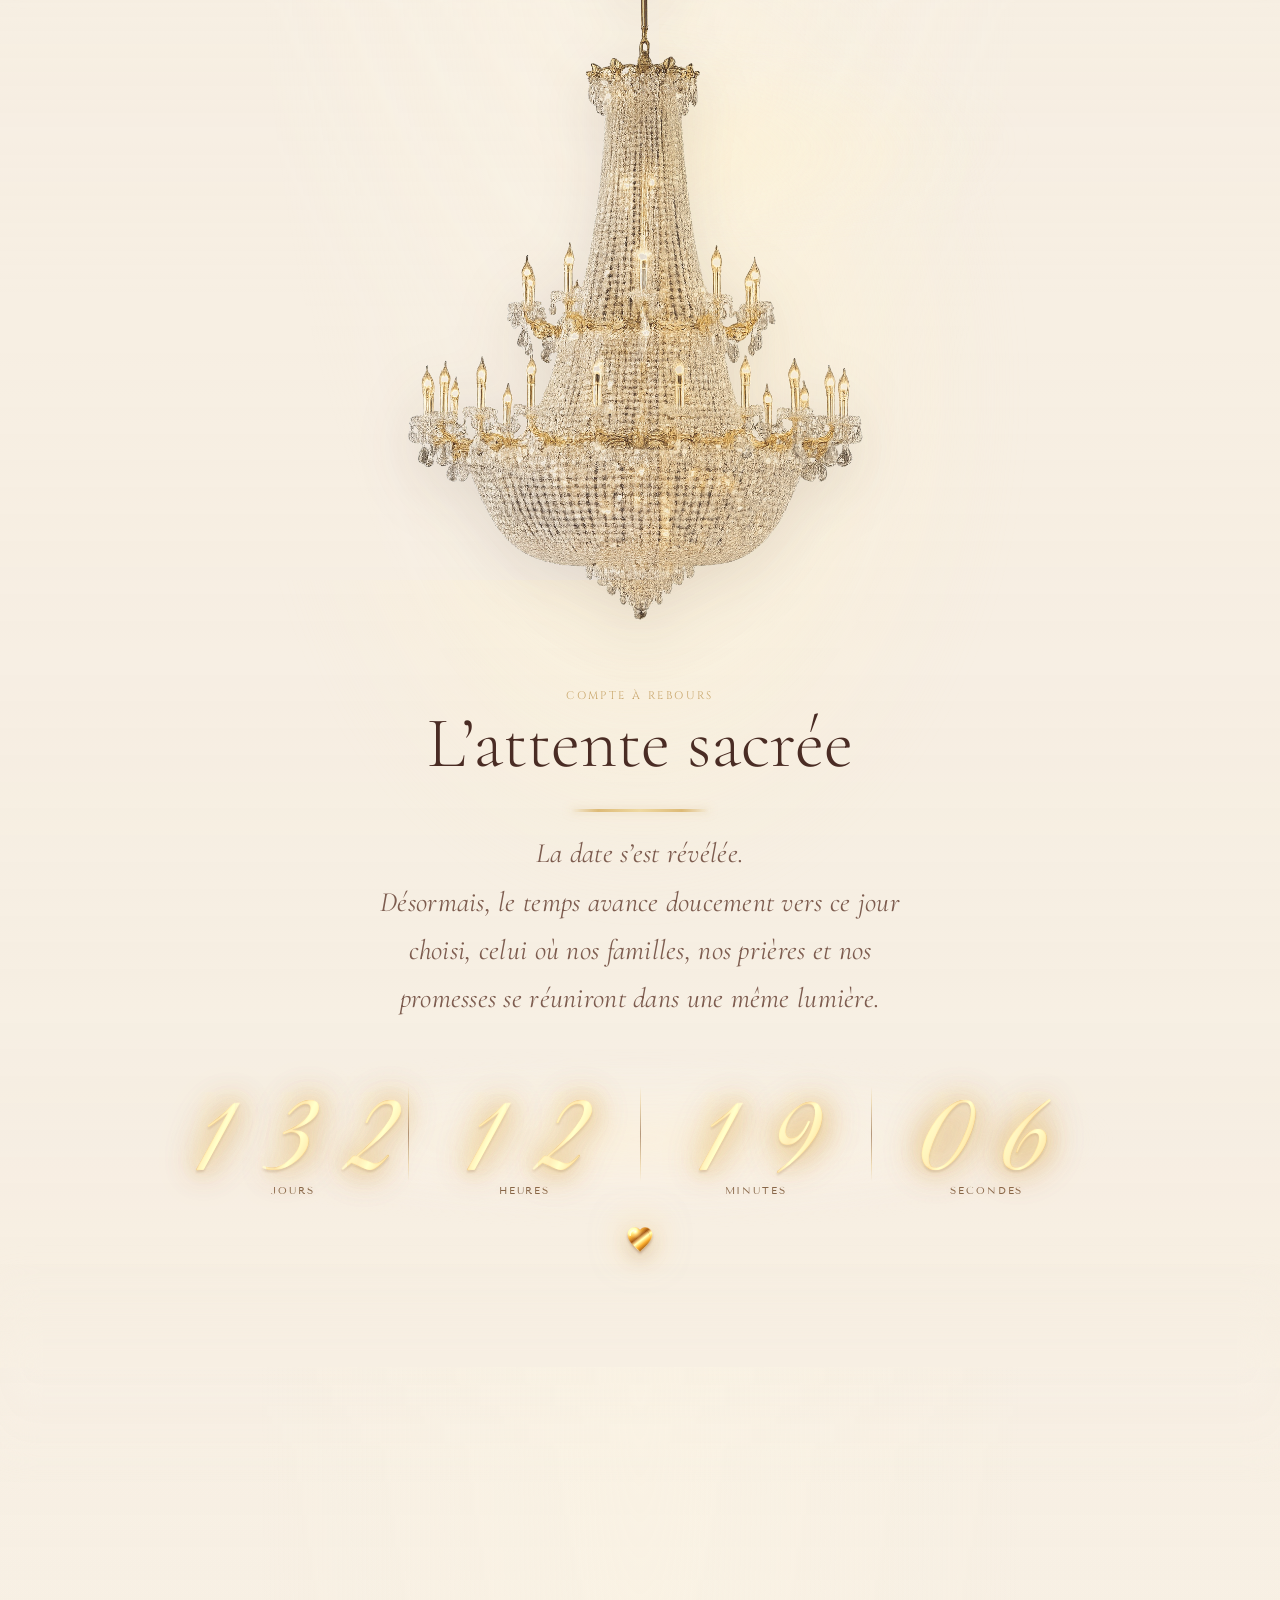
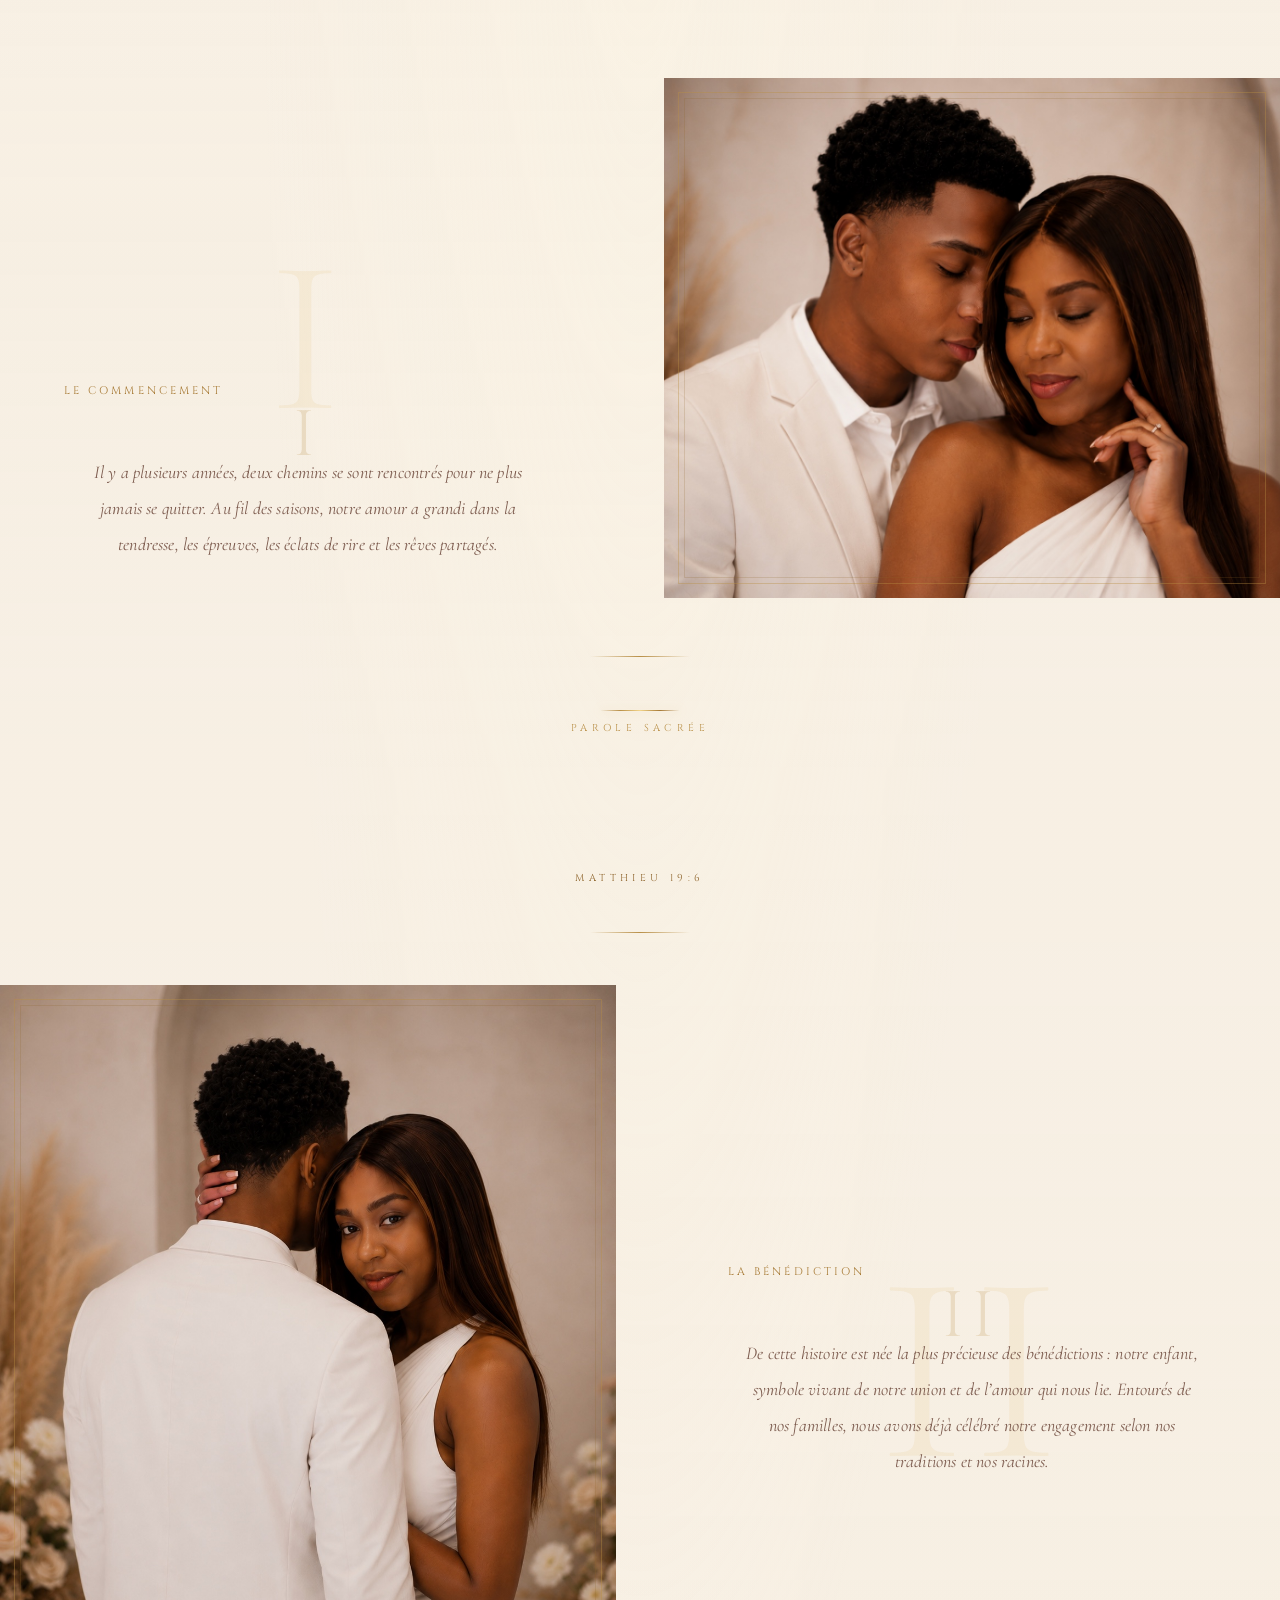
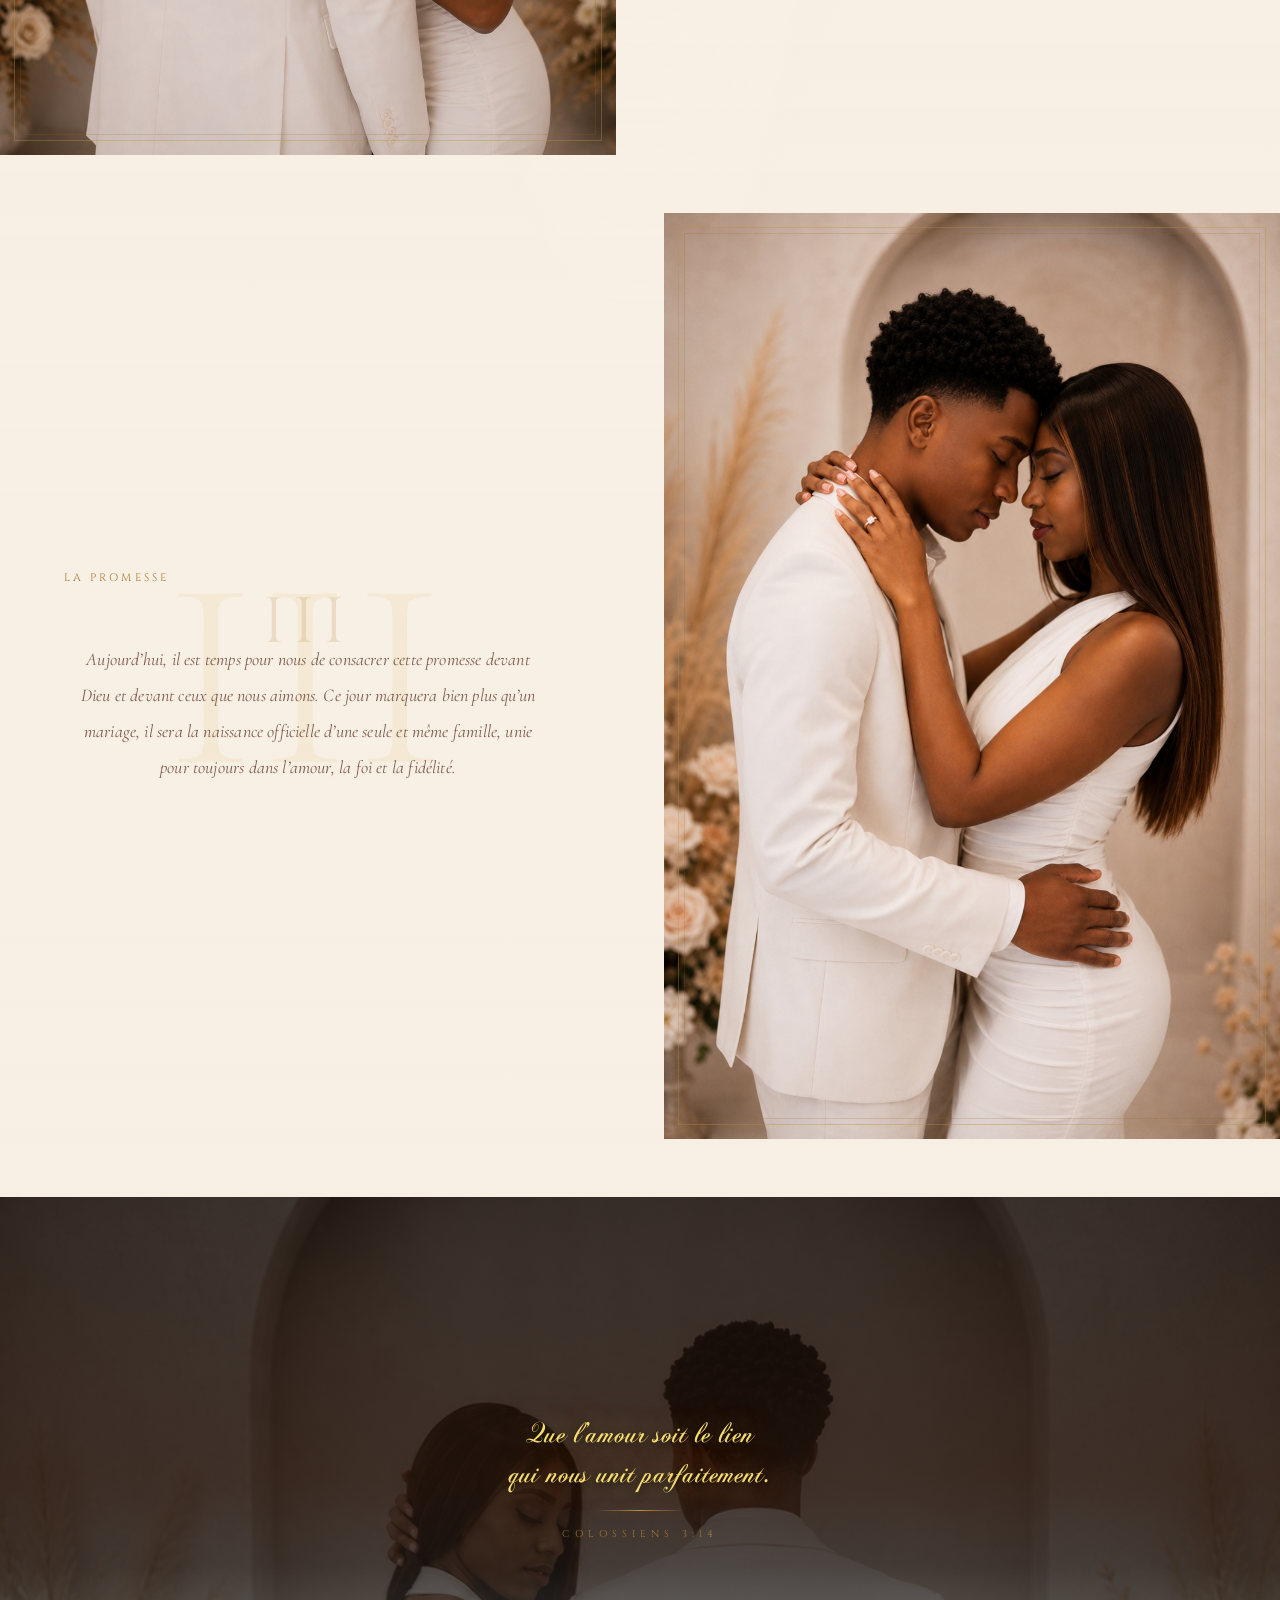
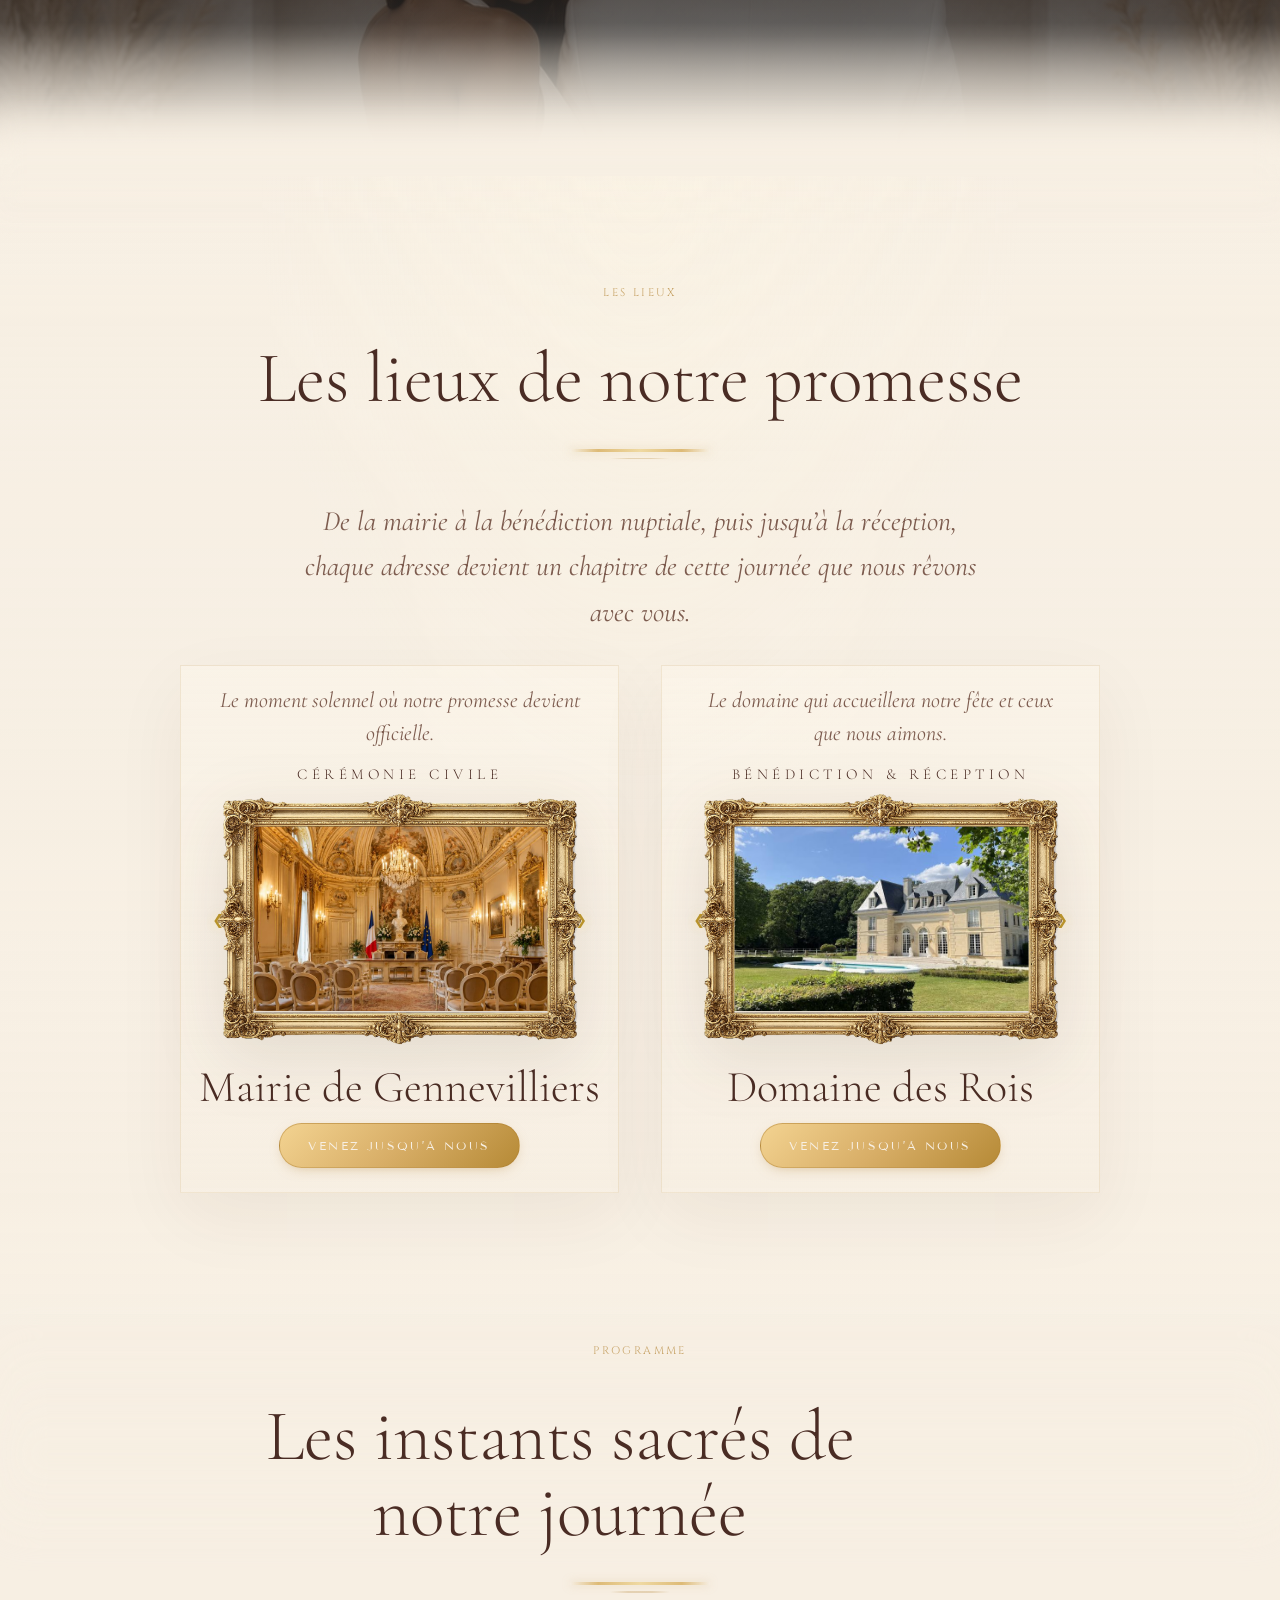
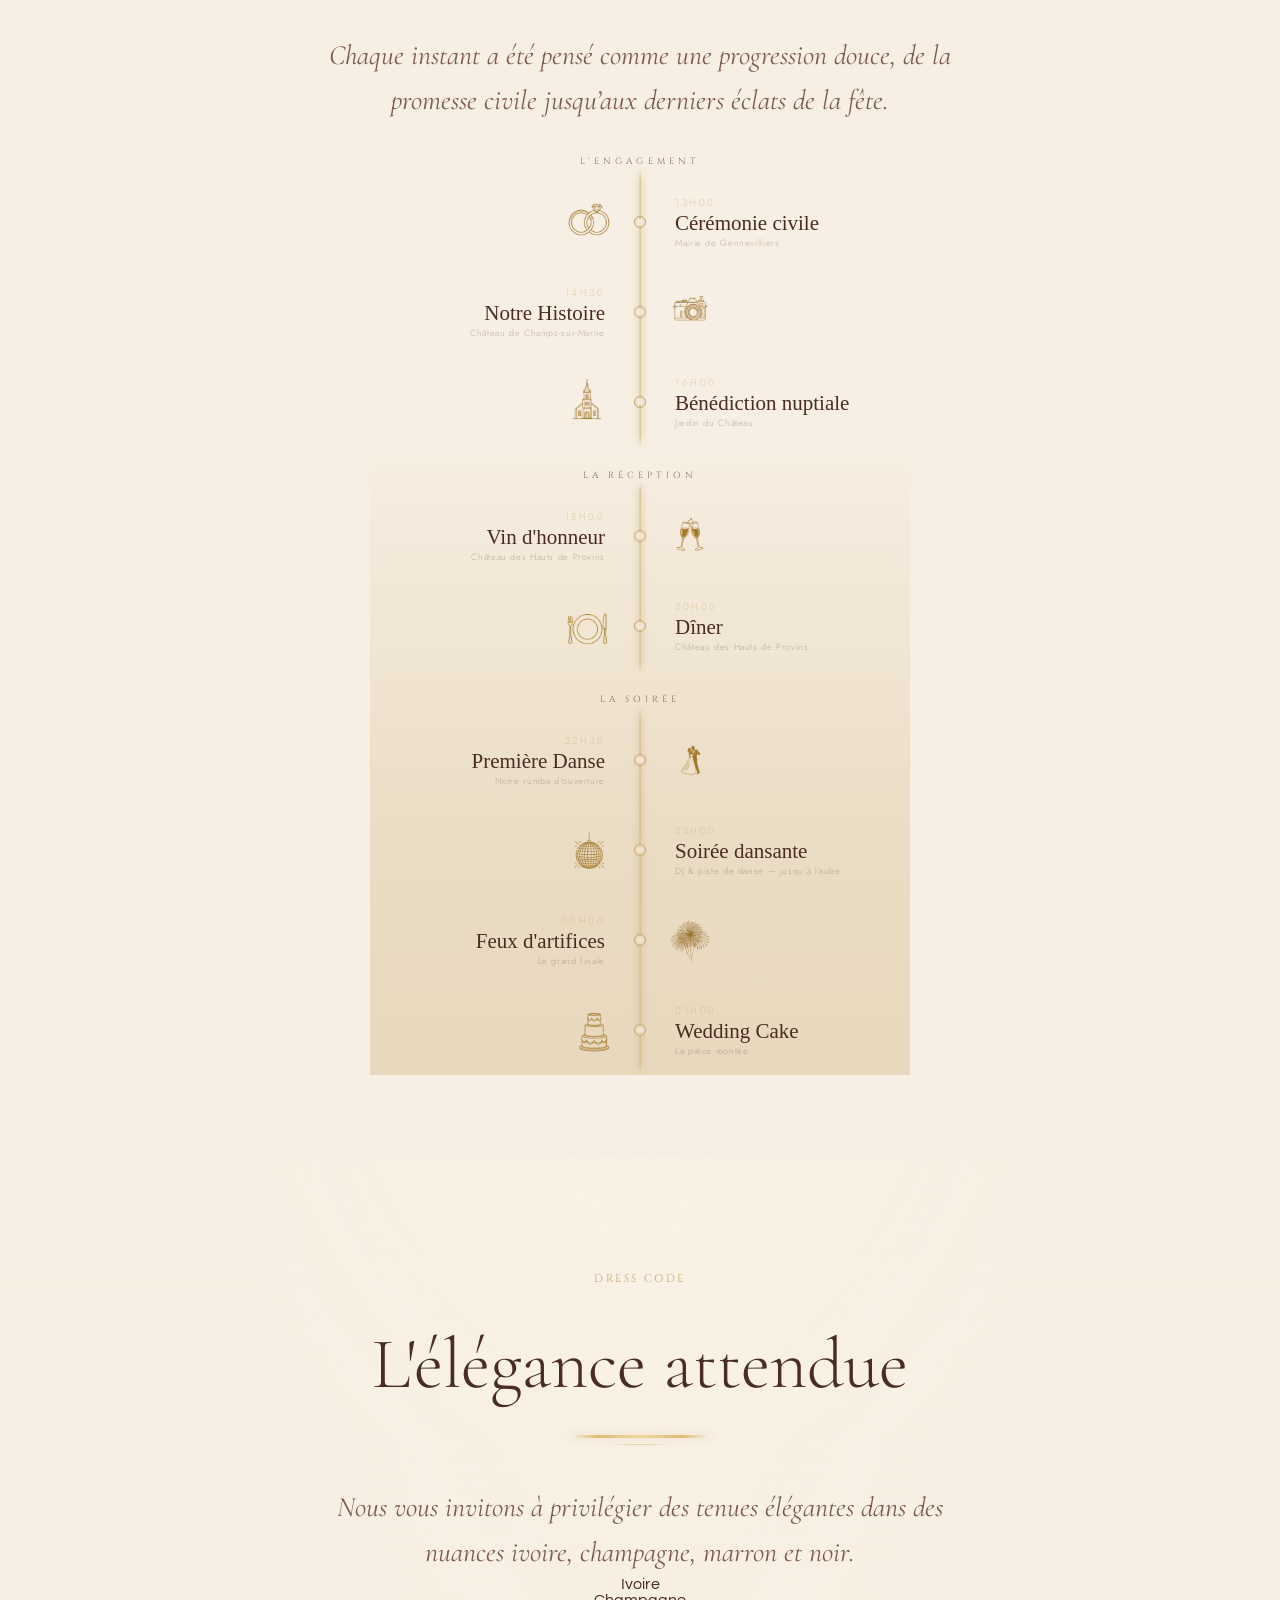
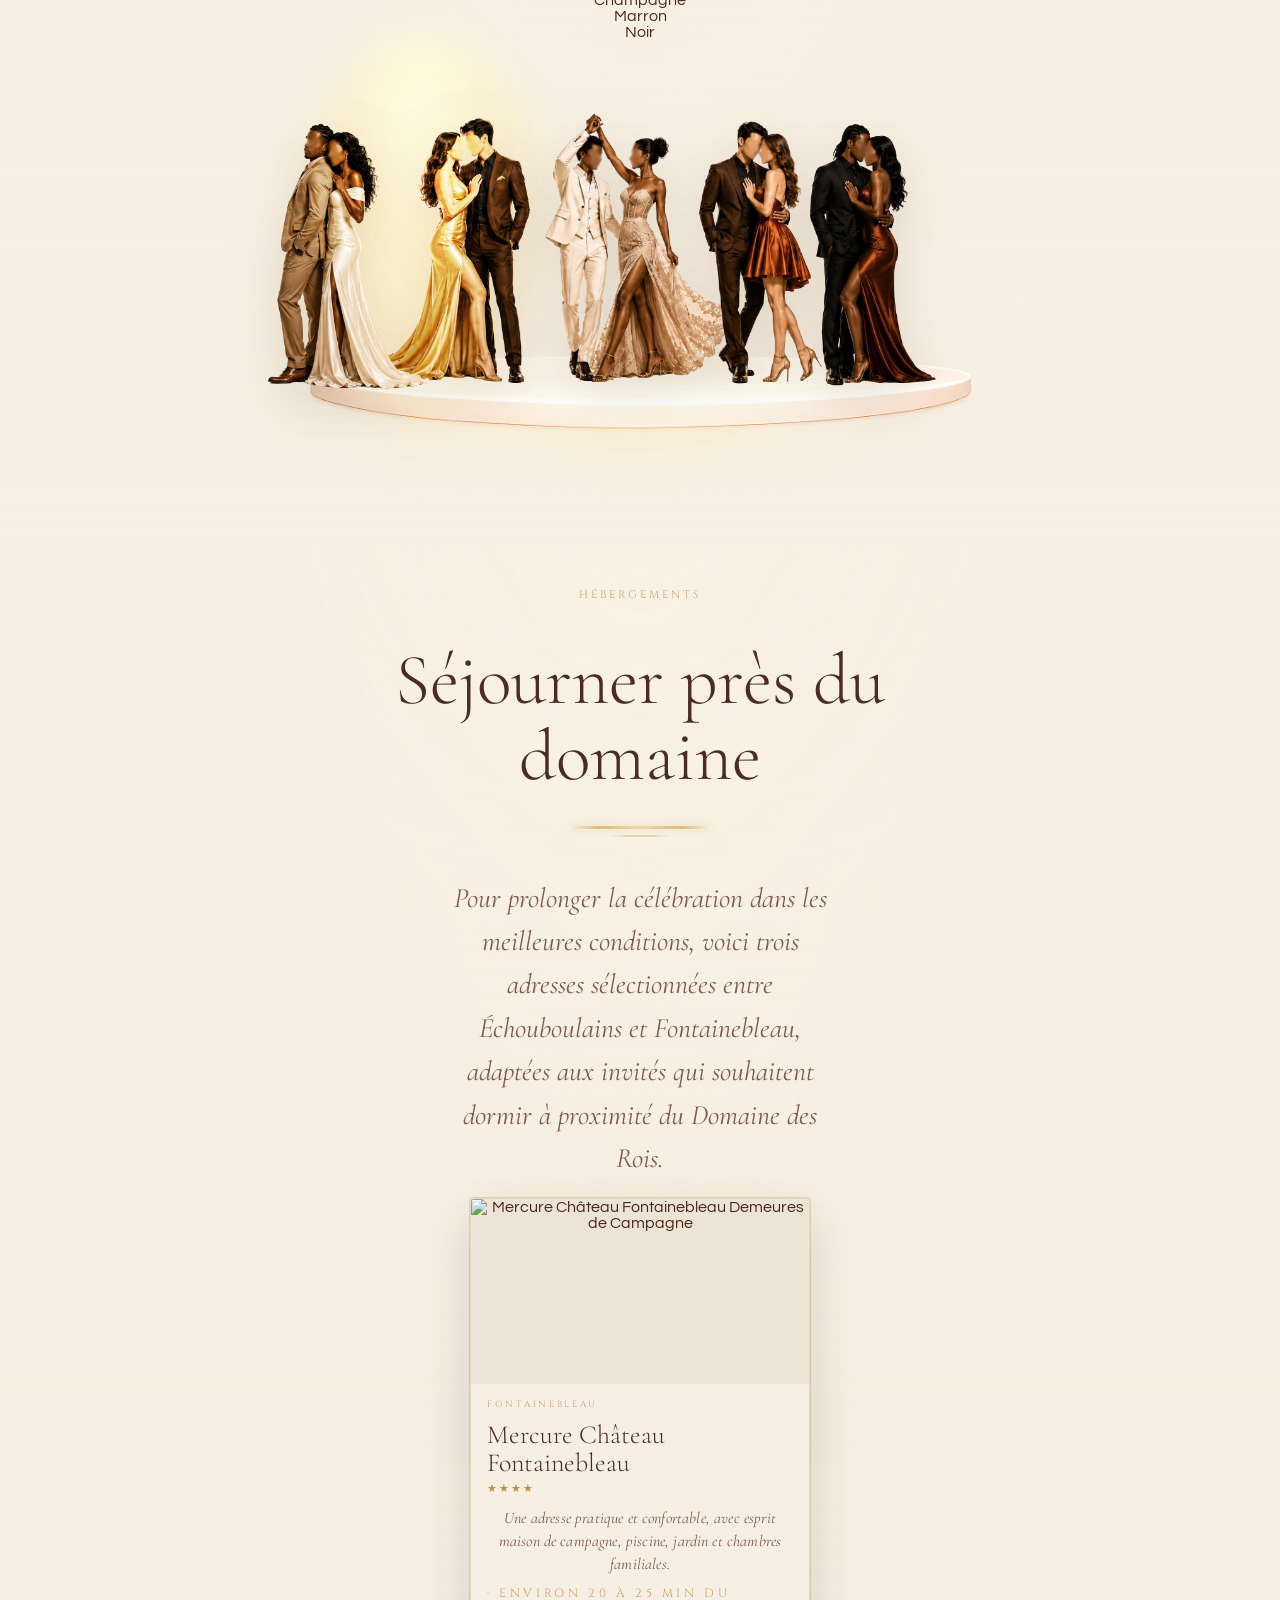
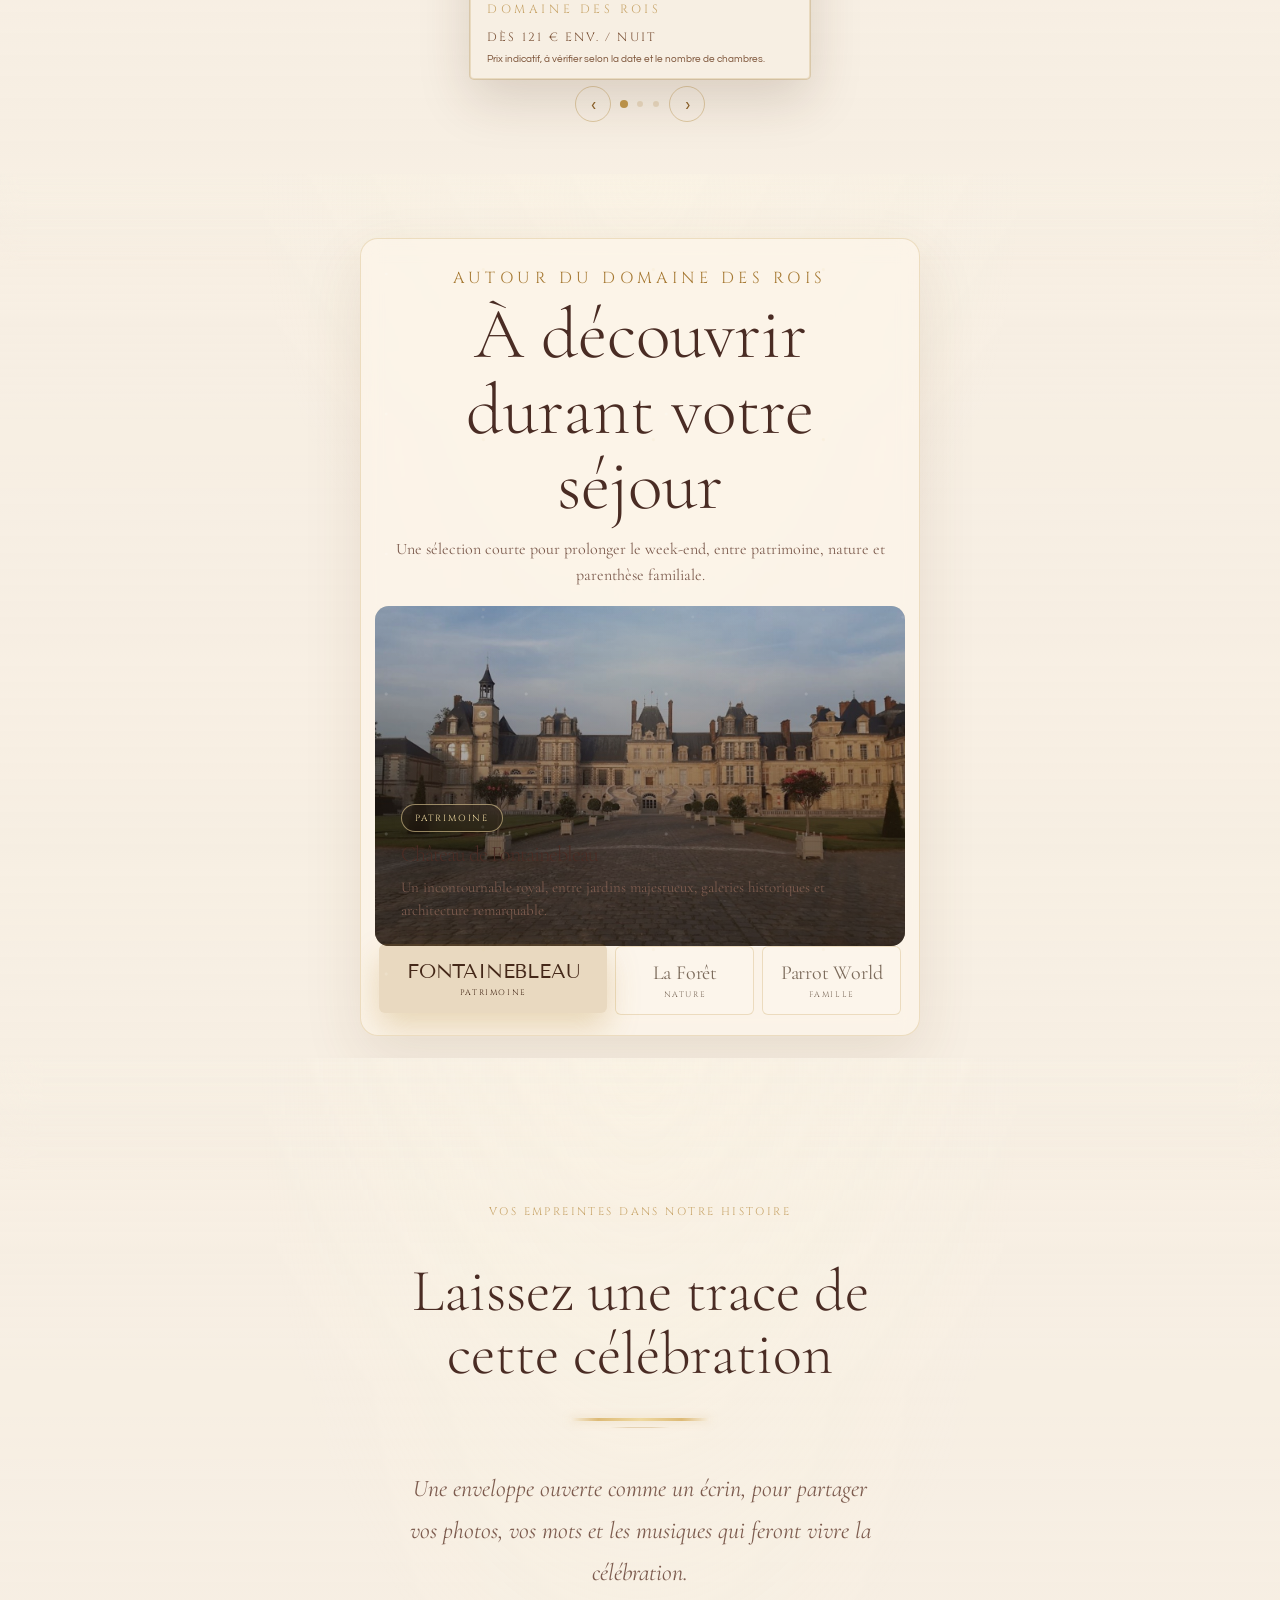
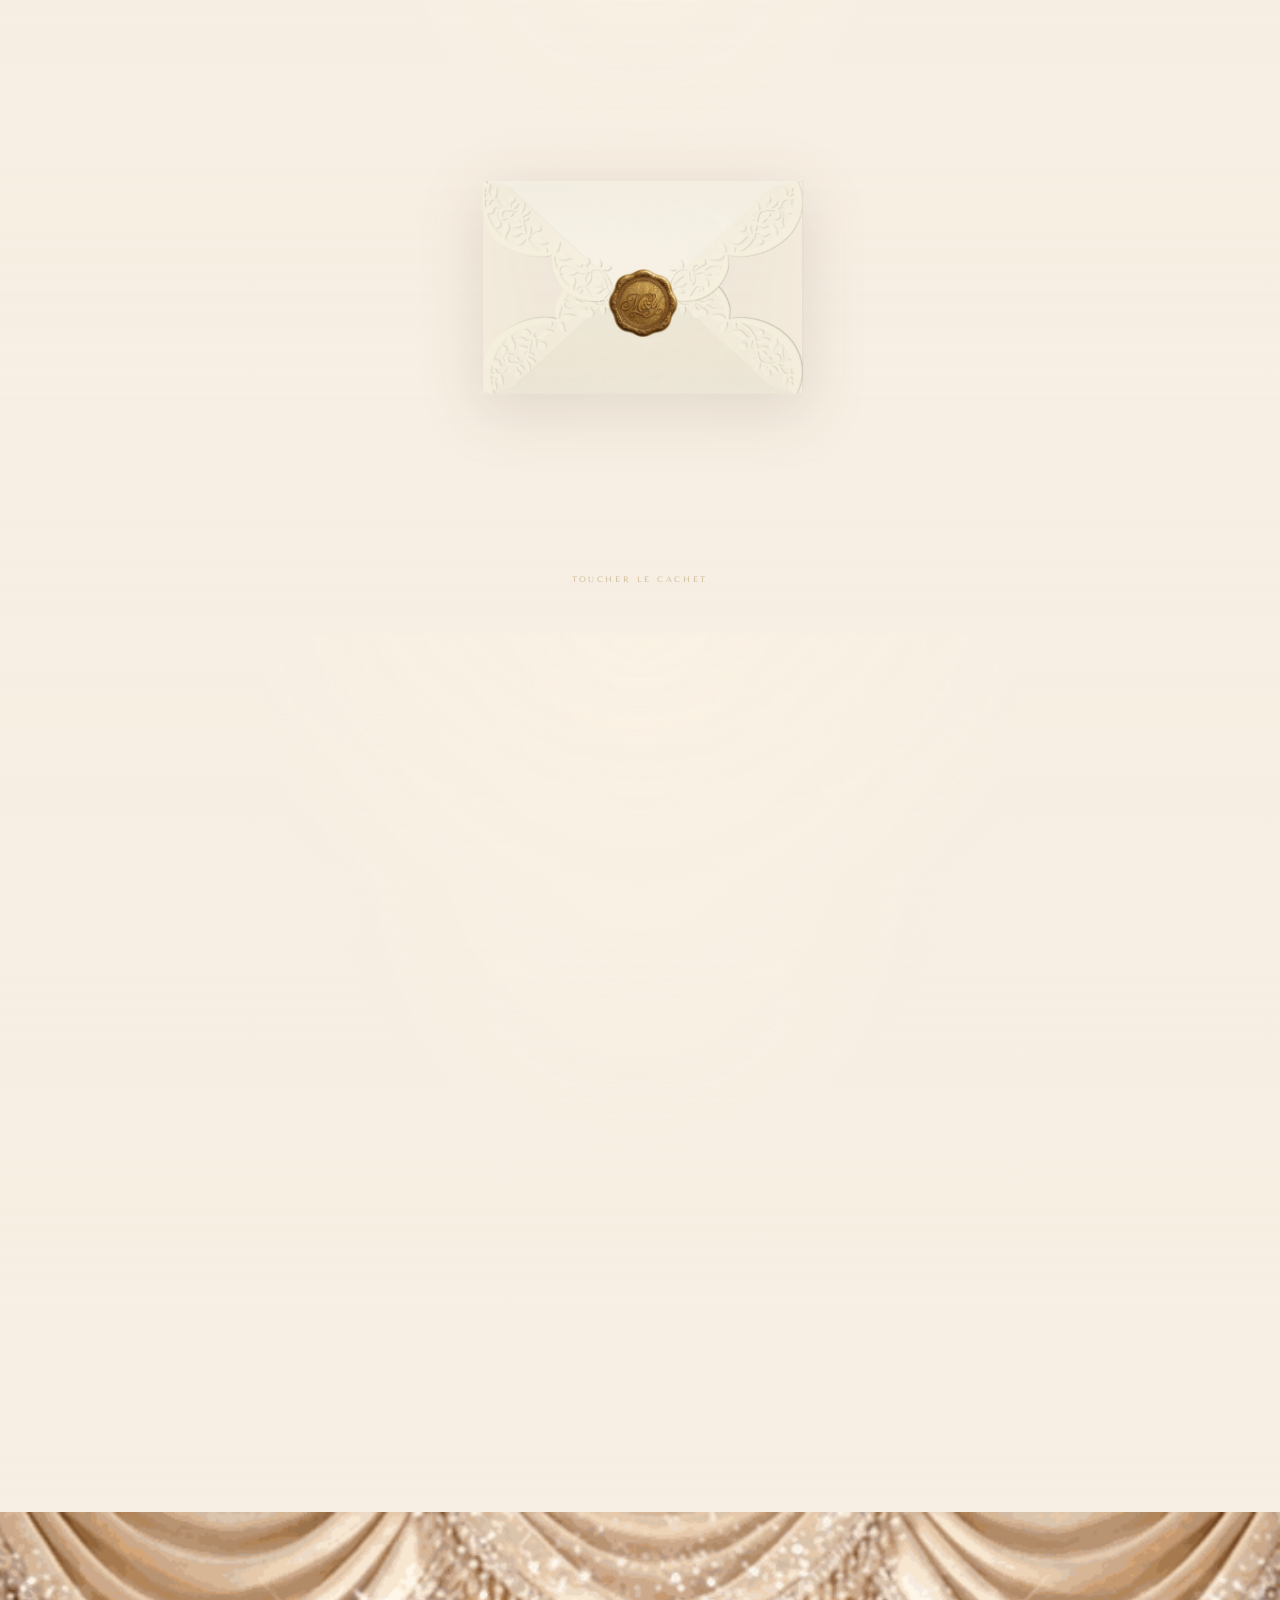
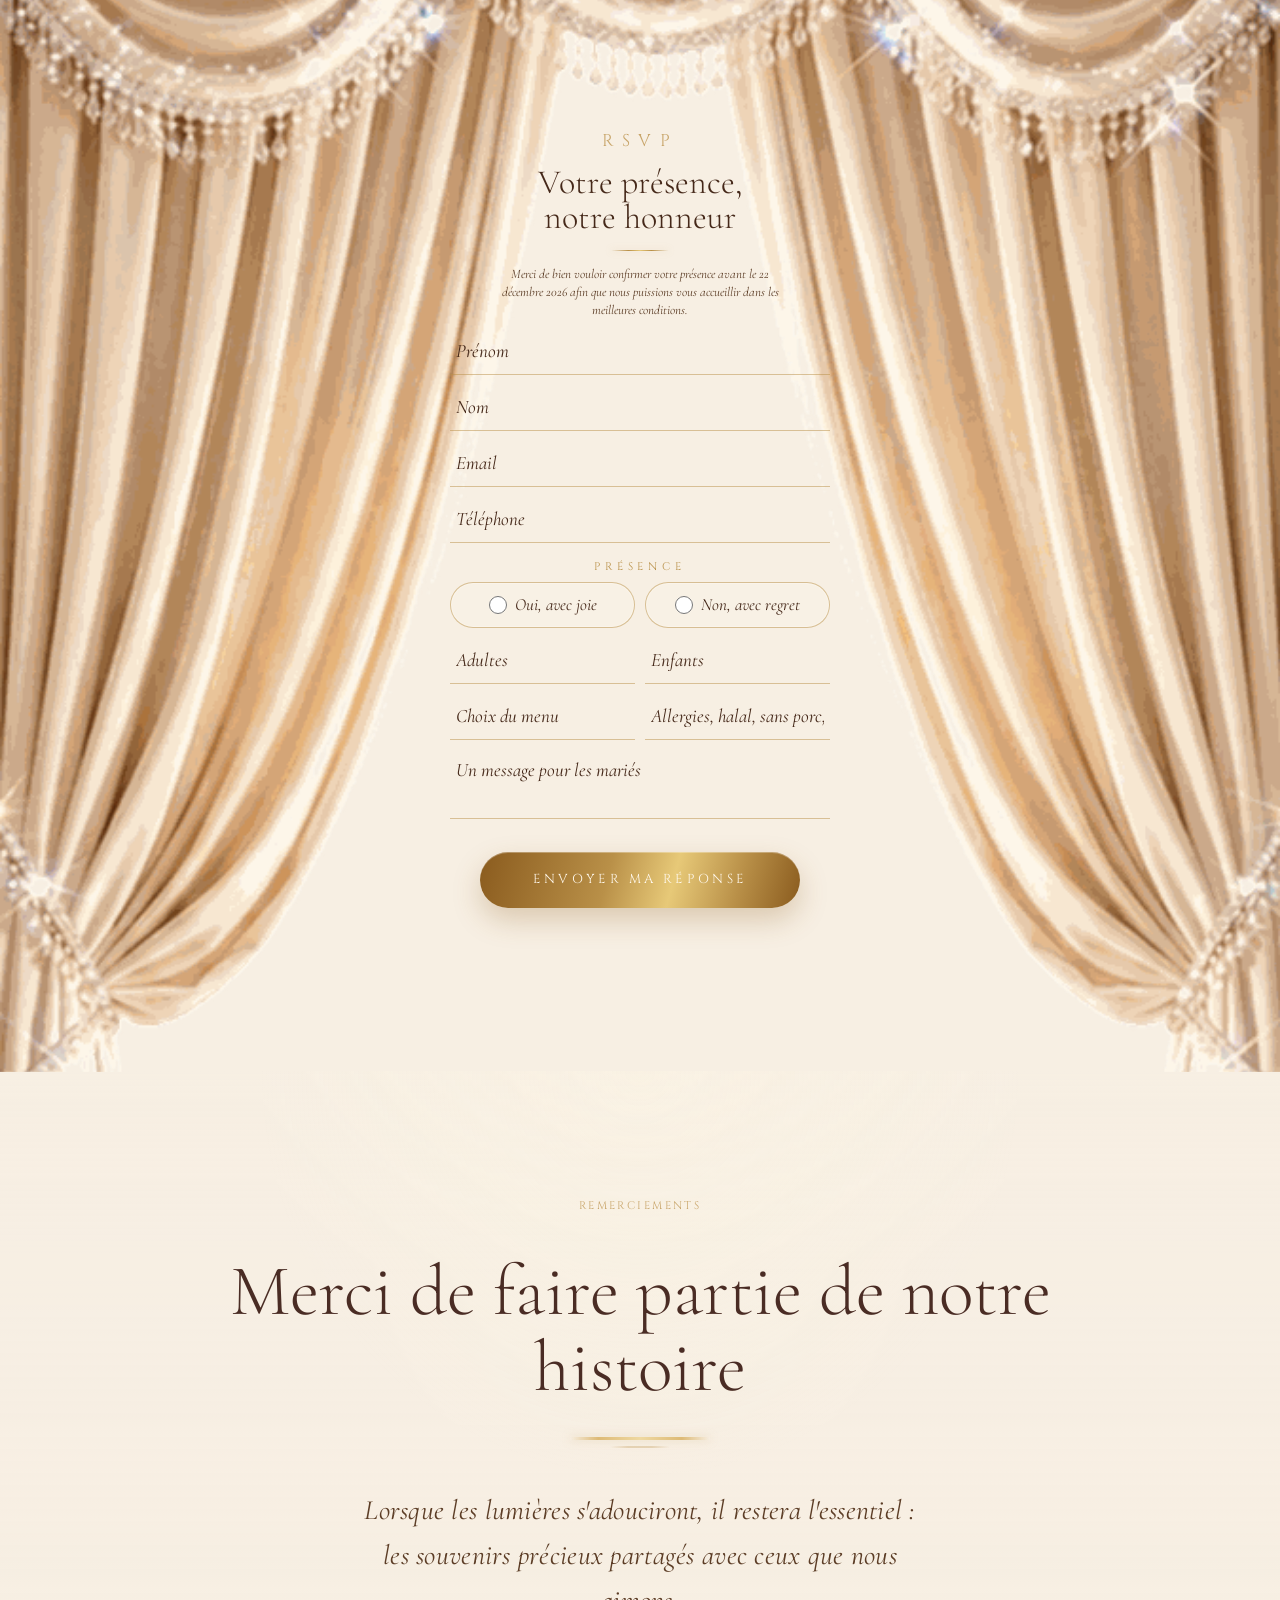
==== commit 1e1bef3f: "Appliquer corrections visuelles 1-8 : dress-stage, story2, RSVP, citations, finale - (1) CSS dress-s" ====
--- a/index.html
+++ b/index.html
@@ -27,8 +27,8 @@
 .es-copy{font-family:'Cormorant Garamond',serif;font-style:italic;font-size:clamp(17px,4vw,24px);line-height:1.7;color:#674638;max-width:720px;margin:0 auto 24px;}
 .es-section{padding:clamp(28px,4vh,52px) 18px;text-align:center;background:#F7EFE3;}
 .es-inner{max-width:960px;margin:0 auto;}
-.line-main{width:130px;height:1px;margin:0 auto 8px;background:linear-gradient(90deg,transparent,#B99048,#F3D58A,#A77A35,transparent);box-shadow:0 0 10px rgba(215,181,109,.35);}
-.line-sec{width:80px;height:1px;margin:0 auto 24px;background:linear-gradient(90deg,transparent,#F3D58A,#8E642B,transparent);opacity:.7;}
+.date-title-line-main,.line-main{width:130px;height:1px;margin:0 auto 8px;background:linear-gradient(90deg,transparent,#B99048,#F3D58A,#A77A35,transparent);box-shadow:0 0 10px rgba(215,181,109,.35);display:block;}
+.date-title-line-secondary,.line-sec{width:80px;height:1px;margin:0 auto 20px;background:linear-gradient(90deg,transparent,#F3D58A,#8E642B,transparent);opacity:.7;display:block;}
 .gold-btn{display:inline-flex;align-items:center;justify-content:center;min-height:44px;padding:14px 28px;border:none;border-radius:999px;background:linear-gradient(135deg,#F3D391 0%,#D8AE67 50%,#B68A36 100%);font-family:'Tenor Sans',sans-serif;font-size:12px;letter-spacing:.2em;text-transform:uppercase;color:#2A221F;text-decoration:none;box-shadow:0 14px 32px rgba(180,138,50,.28);transition:transform .2s,box-shadow .2s;cursor:pointer;margin-top:12px;}
 .gold-btn:hover{transform:translateY(-2px);box-shadow:0 18px 38px rgba(180,138,50,.36);}
 
@@ -504,8 +504,8 @@
 
 /* Enveloppe V13 compacte */
 #empreintes{padding:56px 14px 24px!important;overflow:hidden!important;background:#F7EFE3!important;}
-#empreintes .es-inner{max-width:560px!important;margin:0 auto!important}
-.master-envelope-wrap,.envelope-v13-host{height:auto!important;min-height:0!important;margin:10px auto 0!important;overflow:hidden!important;background:transparent!important}
+#empreintes .es-inner{max-width:560px!important;margin:0 auto!important;padding-bottom:16px!important;}
+.master-envelope-wrap,.envelope-v13-host{height:auto!important;min-height:0!important;margin:10px auto 0!important;overflow:hidden!important;background:transparent!important;margin-bottom:0!important;}
 .envelope-v13-host{filter:drop-shadow(0 16px 32px rgba(69,40,25,.15))!important;}
 #empreintes .es-copy{margin-bottom:4px!important;}
 
@@ -520,7 +520,7 @@
 
 /* Remerciements : cadre centré */
 #photo-finale,#remerciements .final-photo-wrap,#remerciements img{display:block!important;margin:0 auto!important;text-align:center!important;}
-.final-photo-wrap{display:flex!important;justify-content:center!important;align-items:center!important;}
+.final-photo-wrap{display:flex!important;justify-content:center!important;align-items:center!important;margin-bottom:8px!important;margin-top:-20px!important;}
 
 /* Notre Histoire : chiffres romains derrière le texte, espace réduit */
 .story2-ghost-num{z-index:0!important;}
@@ -529,6 +529,29 @@
 
 /* Supprimer anciens habillages iframe pour sections remplacées */
 .eventia-iframe-section iframe.clean-section-frame,.clean-iframe-wrap{display:none!important}
+
+.dress-stage{position:relative;width:100%;max-width:680px;margin:0 auto;overflow:visible;}
+.dress-podium-img{width:100%;display:block;object-fit:contain;position:relative;z-index:1;filter:brightness(1.05) saturate(.82);}
+.dress-sil-img{position:absolute;left:-6%;right:auto;bottom:9%;width:112%;z-index:2;filter:saturate(.88) brightness(1.04) drop-shadow(0 18px 28px rgba(93,59,23,.15));}
+.dress-spotlights{position:absolute;inset:0;pointer-events:none;z-index:3;mix-blend-mode:overlay;}
+.dress-spot-1,.dress-spot-2{position:absolute;border-radius:50%;filter:blur(22px);background:radial-gradient(ellipse at 50% 20%,rgba(255,252,230,.9) 0%,rgba(255,244,200,.5) 30%,rgba(255,235,170,.2) 55%,transparent 72%);}
+.dress-spot-1{width:38%;height:95%;animation:dressSpot1 9s ease-in-out infinite alternate;}
+.dress-spot-2{width:34%;height:88%;animation:dressSpot2 11s ease-in-out infinite alternate;animation-delay:-4s;}
+.dress-spot-floor{position:absolute;bottom:7%;left:50%;transform:translateX(-50%);width:72%;height:65px;background:radial-gradient(ellipse at center,rgba(255,240,185,.55) 0%,transparent 70%);filter:blur(20px);animation:dressFloor 5.5s ease-in-out infinite alternate;}
+@keyframes dressSpot1{0%{left:1%;top:-10%;transform:rotate(-14deg) scaleX(.6);opacity:.75}40%{left:16%;top:-5%;transform:rotate(-5deg) scaleX(.74);opacity:1}100%{left:38%;top:-8%;transform:rotate(7deg) scaleX(.68);opacity:.78}}
+@keyframes dressSpot2{0%{right:1%;top:-8%;transform:rotate(12deg) scaleX(.58);opacity:.68}45%{right:18%;top:-3%;transform:rotate(3deg) scaleX(.72);opacity:.95}100%{right:40%;top:-10%;transform:rotate(-9deg) scaleX(.65);opacity:.7}}
+@keyframes dressFloor{from{opacity:.5;width:56%}to{opacity:1;width:74%}}
+#dressCanvas{position:absolute;inset:0;width:100%;height:100%;pointer-events:none;z-index:4;}
+.story2-block-num{font-family:'Cormorant Garamond',serif;font-weight:300;font-size:clamp(80px,20vw,140px);color:#B99048;opacity:0.12;line-height:1;margin-bottom:-30px;display:block!important;text-align:center;}
+.story2-block-label{margin-top:4px;margin-bottom:6px;letter-spacing:.28em;font-family:'Cinzel',serif;font-size:11px;color:#A77A35;}
+.story2-deco-line{margin-bottom:6px;margin-top:0;}
+#rsvp .es-copy{font-size:clamp(10px,2.4vw,13px)!important;line-height:1.4!important;margin:6px auto 10px!important;max-width:clamp(200px,52vw,340px)!important;}
+.story2-cit-text,.story2-cit-text span{font-family:'ChopinScript',cursive!important;font-size:clamp(18px,4.2vw,26px)!important;font-style:normal!important;line-height:1.7!important;color:#452819!important;}
+.story2-finale-script{font-family:'ChopinScript',cursive!important;font-size:clamp(20px,4.8vw,30px)!important;font-style:normal!important;color:#452819!important;}
+#photo-finale .es-inner{display:flex!important;flex-direction:column!important;align-items:center!important;gap:10px!important;padding:24px 18px 48px!important;}
+.final-affection{font-family:'Cormorant Garamond',serif!important;font-style:italic!important;font-size:clamp(18px,4.2vw,24px)!important;color:#674638!important;margin-bottom:0!important;text-align:center!important;}
+.final-h-names{font-family:'ChopinScript',cursive!important;font-size:clamp(38px,9vw,58px)!important;margin-top:2px!important;margin-bottom:4px!important;}
+.final-date-display{font-family:'Cinzel',serif!important;font-size:clamp(13px,3vw,16px)!important;letter-spacing:.35em!important;color:#A77A35!important;margin-bottom:16px!important;}
 </style></head>
 <body class="eventia-show-lang">
 <div id="progress-bar"></div>
@@ -938,7 +961,7 @@
 <div class="es-kicker" data-i18n="thanks_kicker">REMERCIEMENTS</div>
 <h2 class="es-title" data-i18n="thanks_title">Merci de faire partie de notre histoire</h2>
 <div class="date-title-line-main"></div><div class="date-title-line-secondary"></div>
-<p class="es-copy thanks-copy-main" style="opacity:1!important;visibility:visible!important;background:none!important;-webkit-background-clip:unset!important;background-clip:unset!important;-webkit-text-fill-color:#5C3D26!important;color:#5C3D26!important;">Lorsque les lumières s'adouciront, il restera l'essentiel : les souvenirs précieux partagés avec ceux que nous aimons.</p>
+<p class="es-copy thanks-copy-main" style="opacity:1!important;visibility:visible!important;background:none!important;-webkit-background-clip:unset!important;background-clip:unset!important;-webkit-text-fill-color:#5C3D26!important;color:#5C3D26!important;">Lorsque les lumières s'adouciront, il restera l'essentiel&nbsp;: les souvenirs précieux partagés avec ceux que nous aimons.</p>
 <p class="es-copy thanks-copy-sub" style="margin-top:12px!important;opacity:1!important;visibility:visible!important;-webkit-text-fill-color:#5C3D26!important;color:#5C3D26!important;">Le plus beau chapitre de notre histoire reste encore à écrire.</p>
 </div>
 </section>
--- a/style.css
+++ b/style.css
@@ -527,7 +527,7 @@
   pointer-events: none; user-select: none;
   z-index: 0;
 }
-.story2-block-num { display: none !important; }
+.story2-block-num { display: block !important; }
 .story2-photo-num { display: none !important; }
 
 
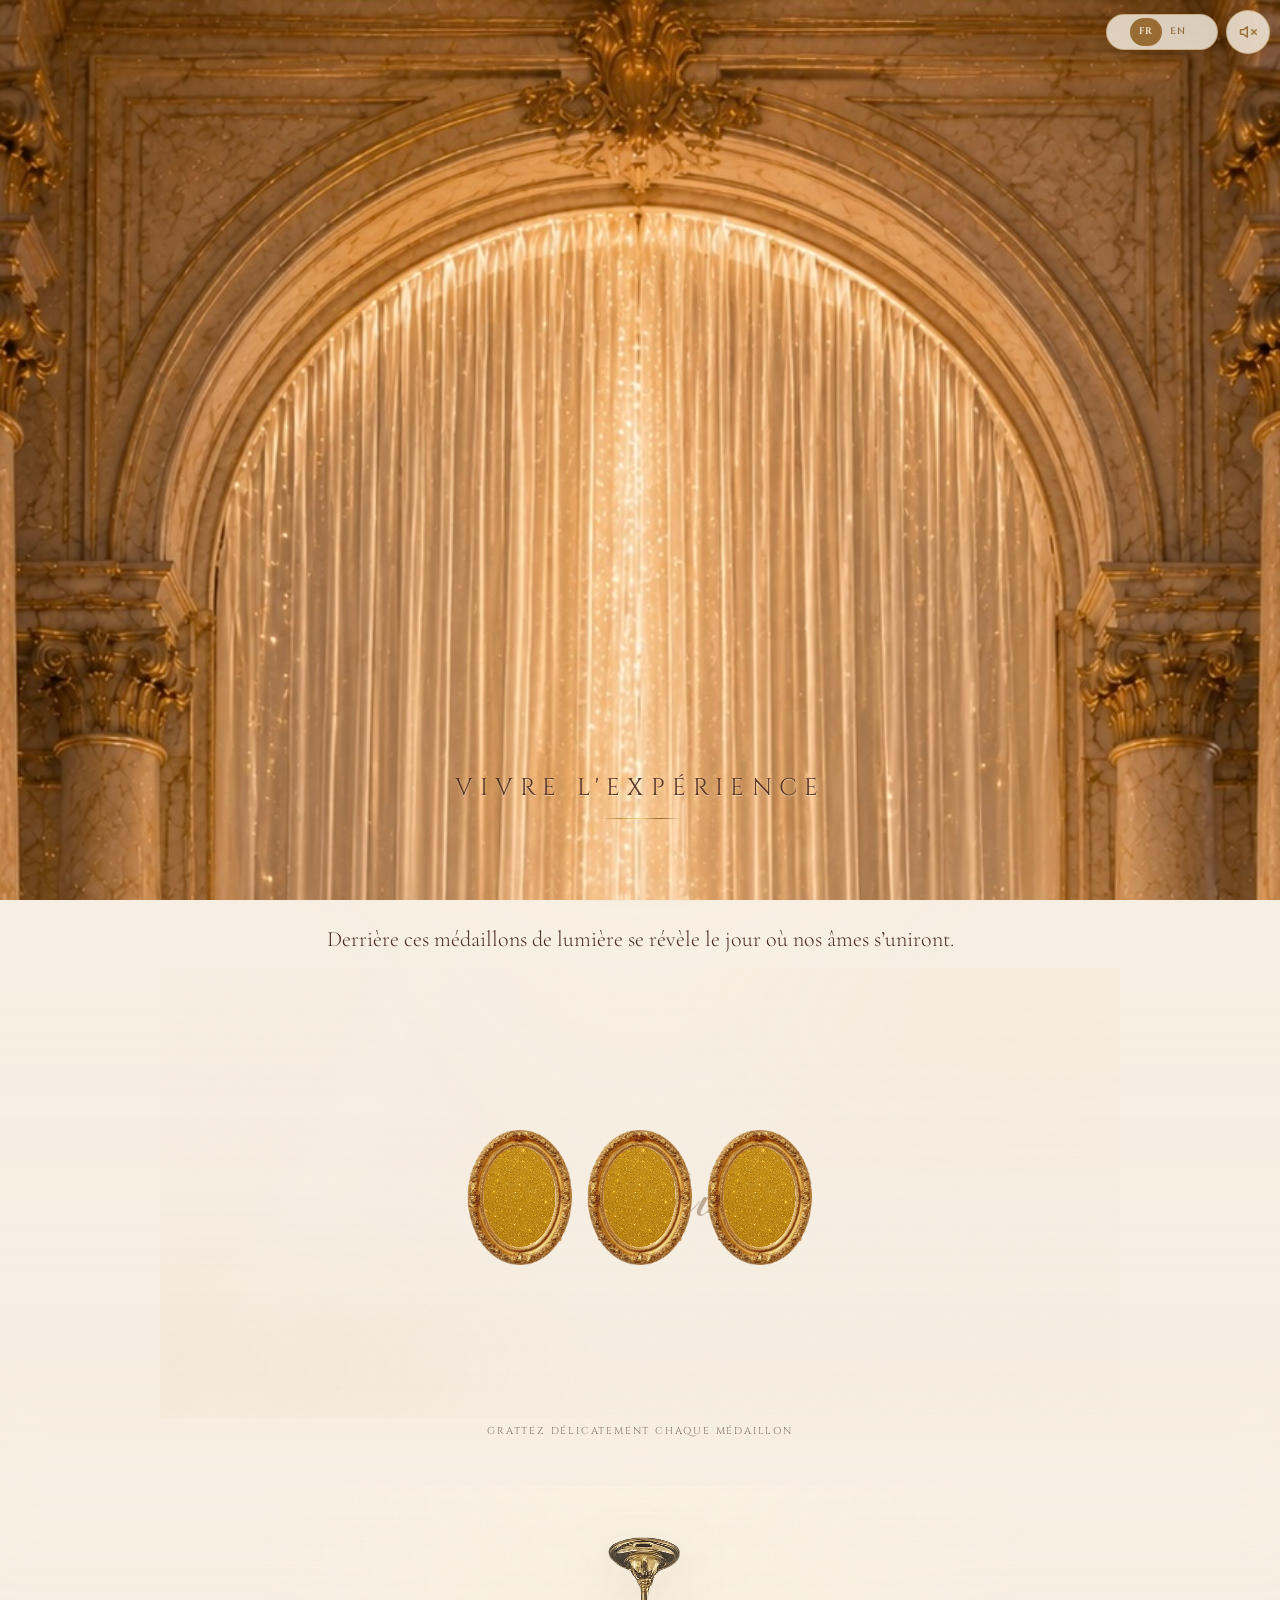
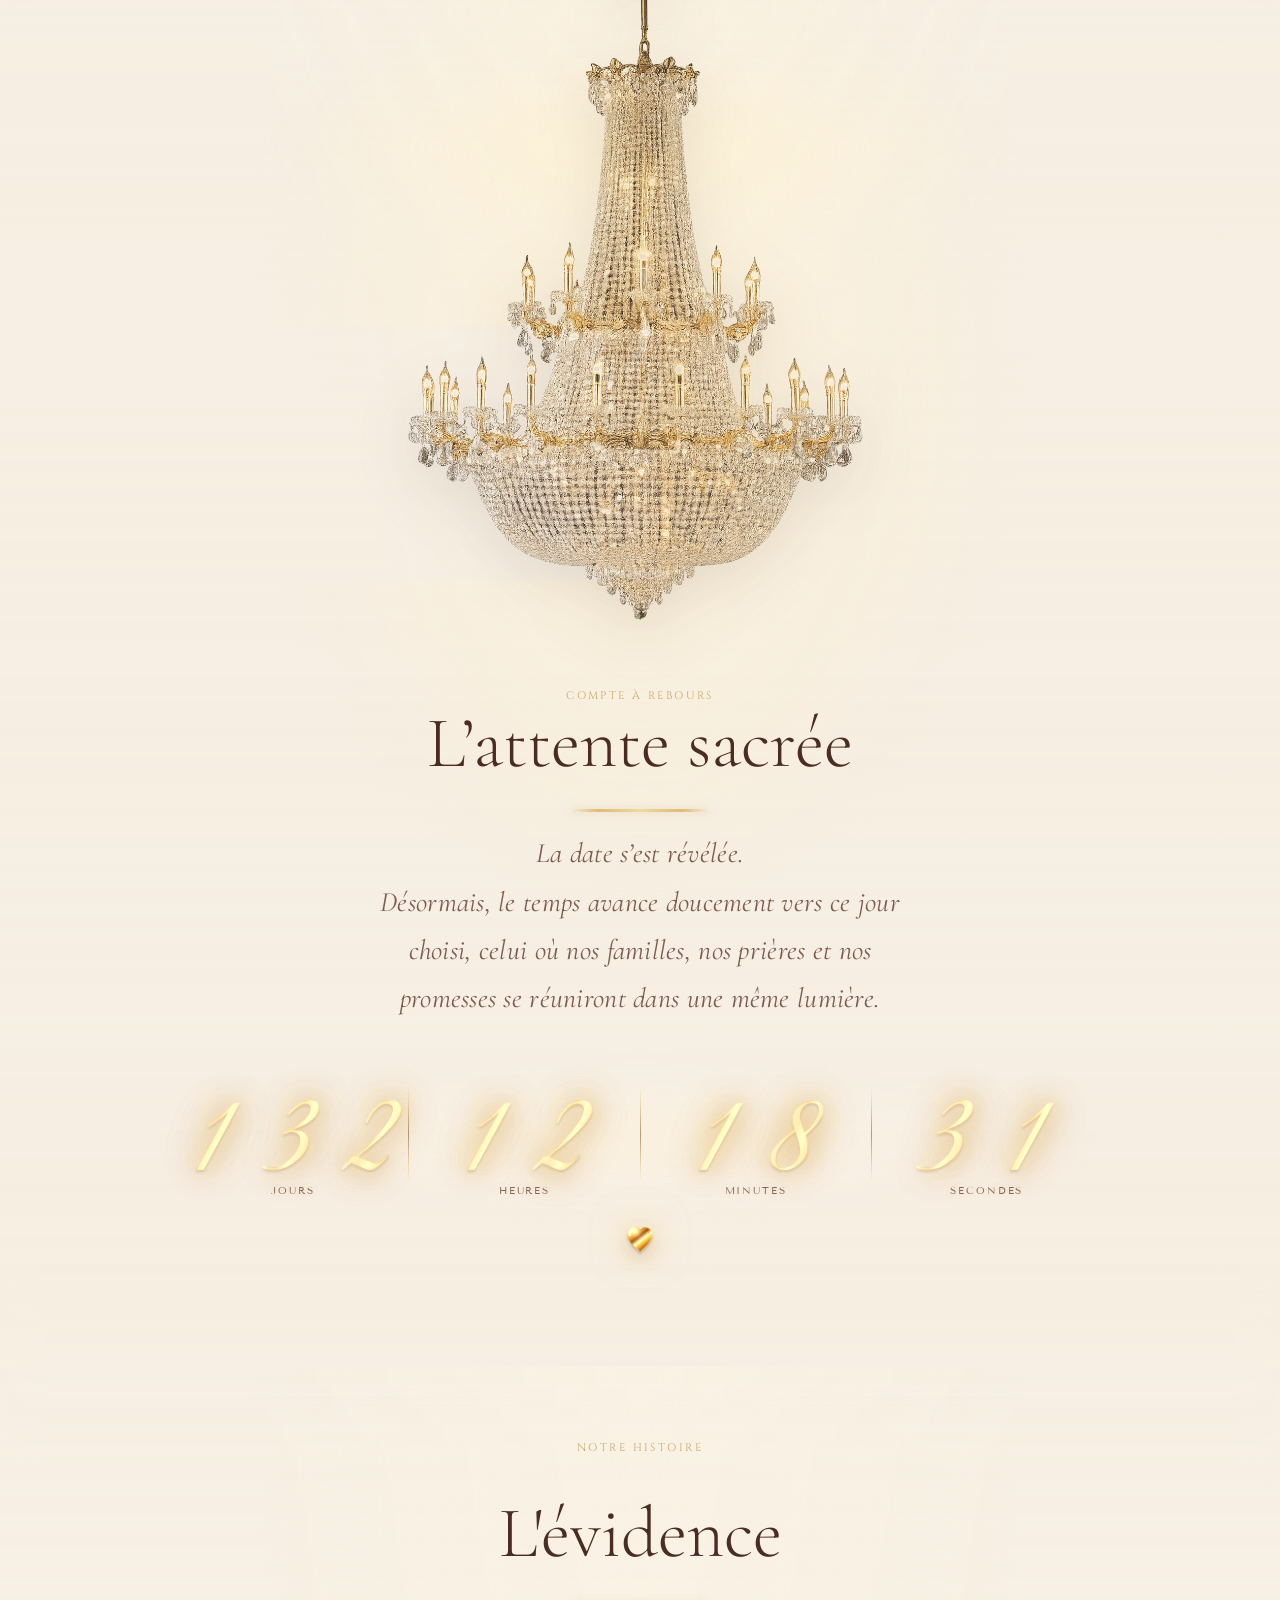
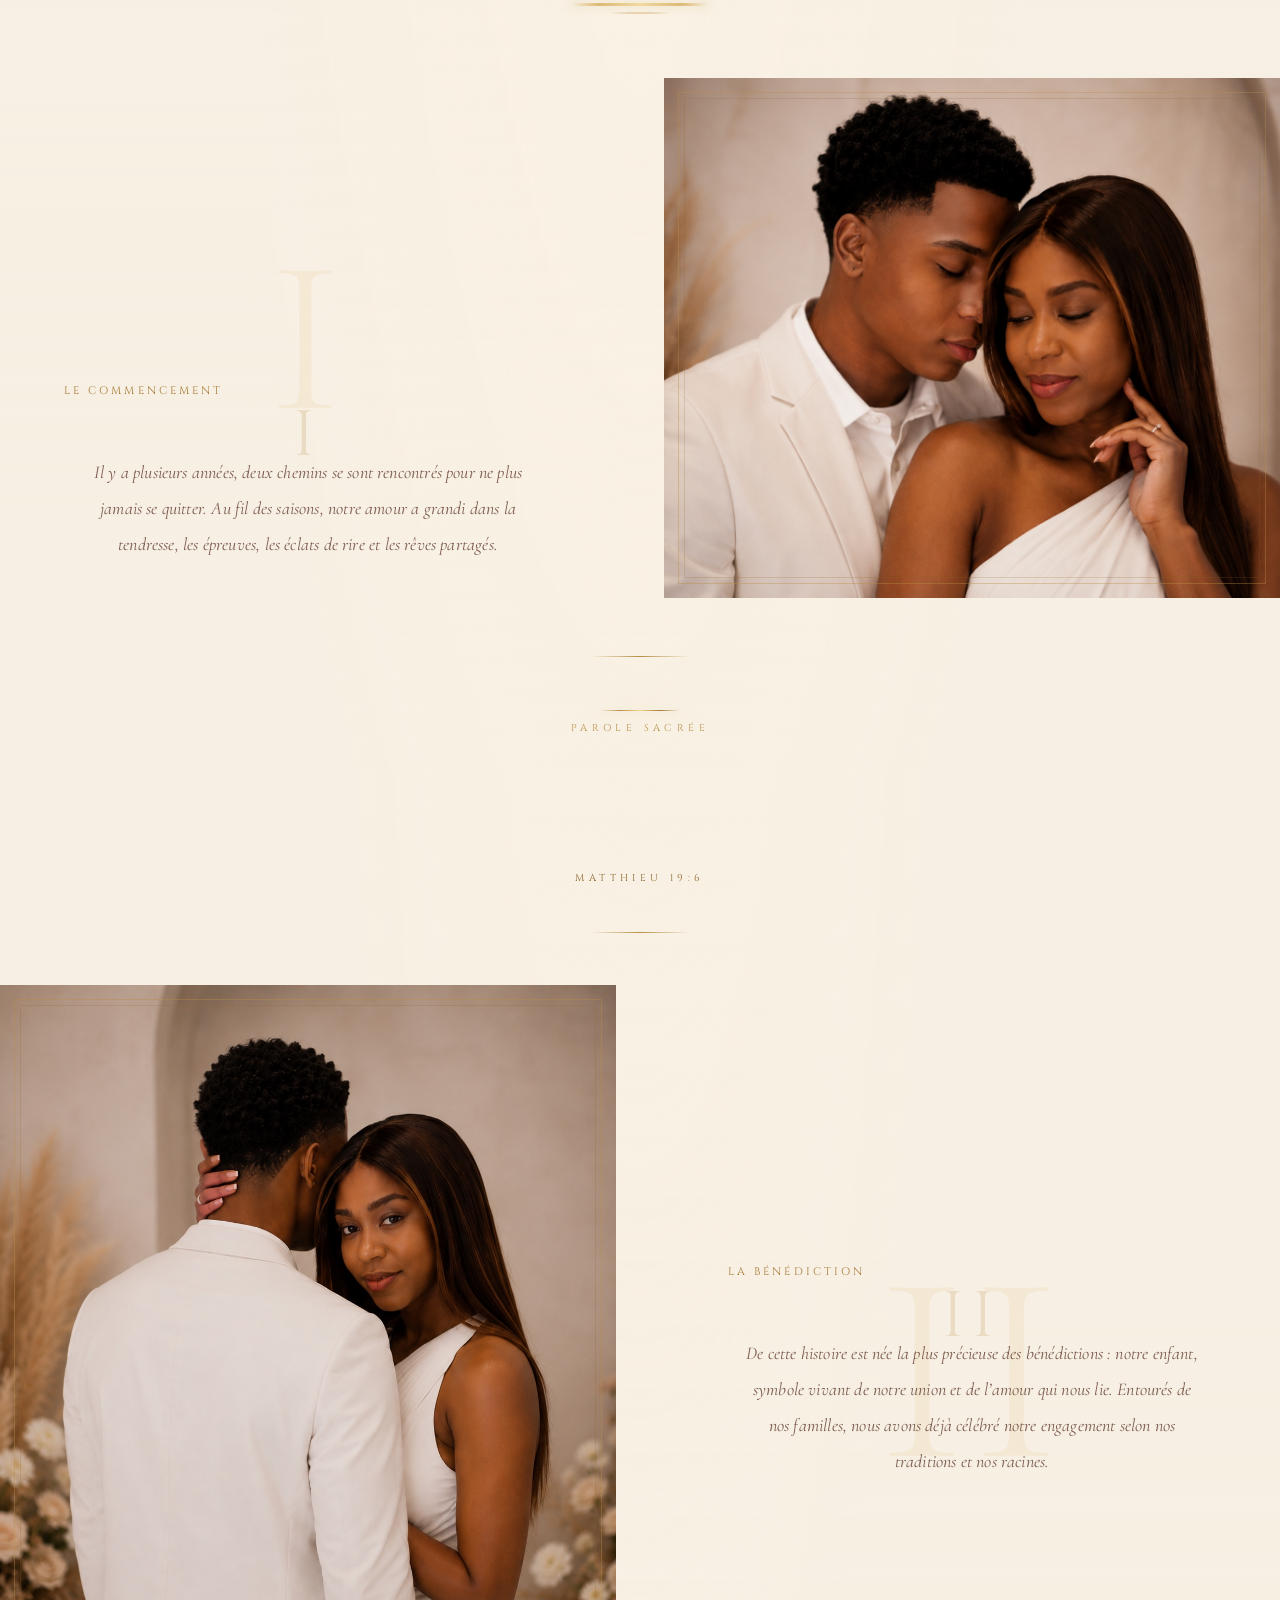
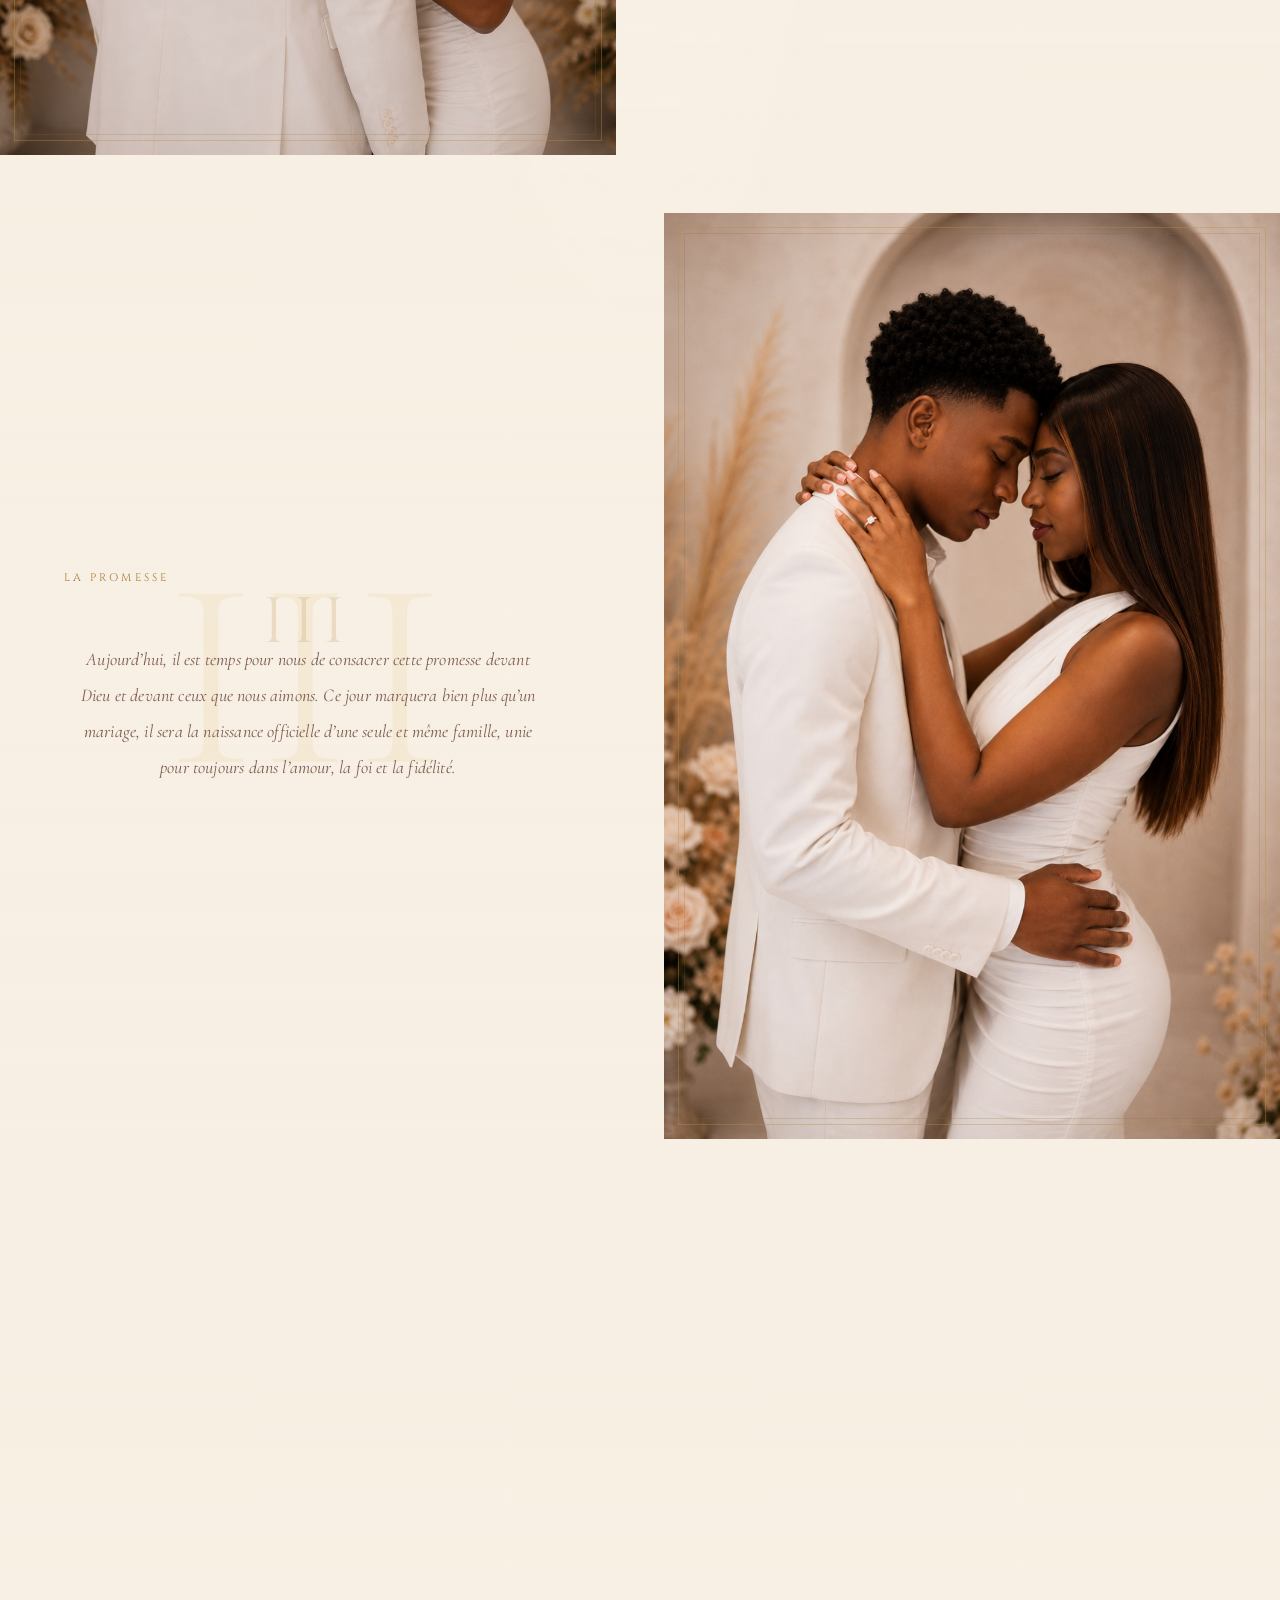
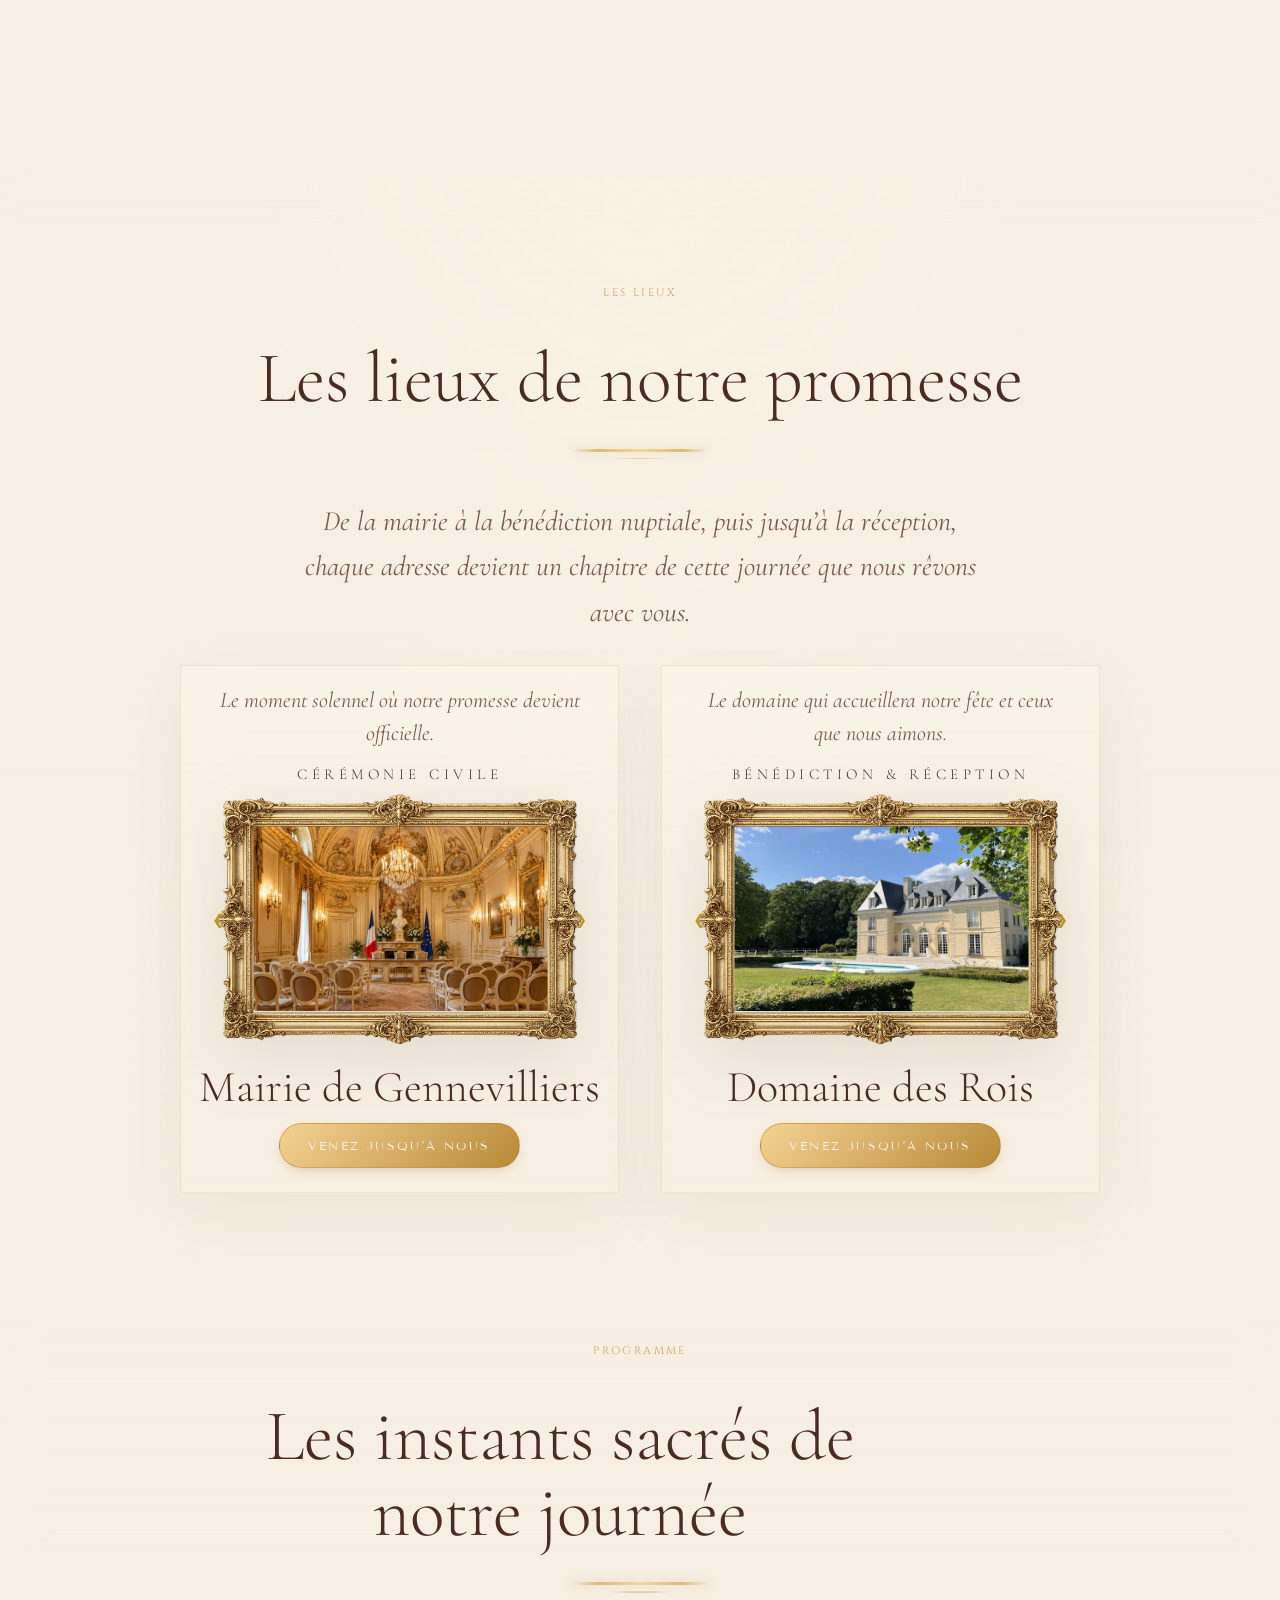
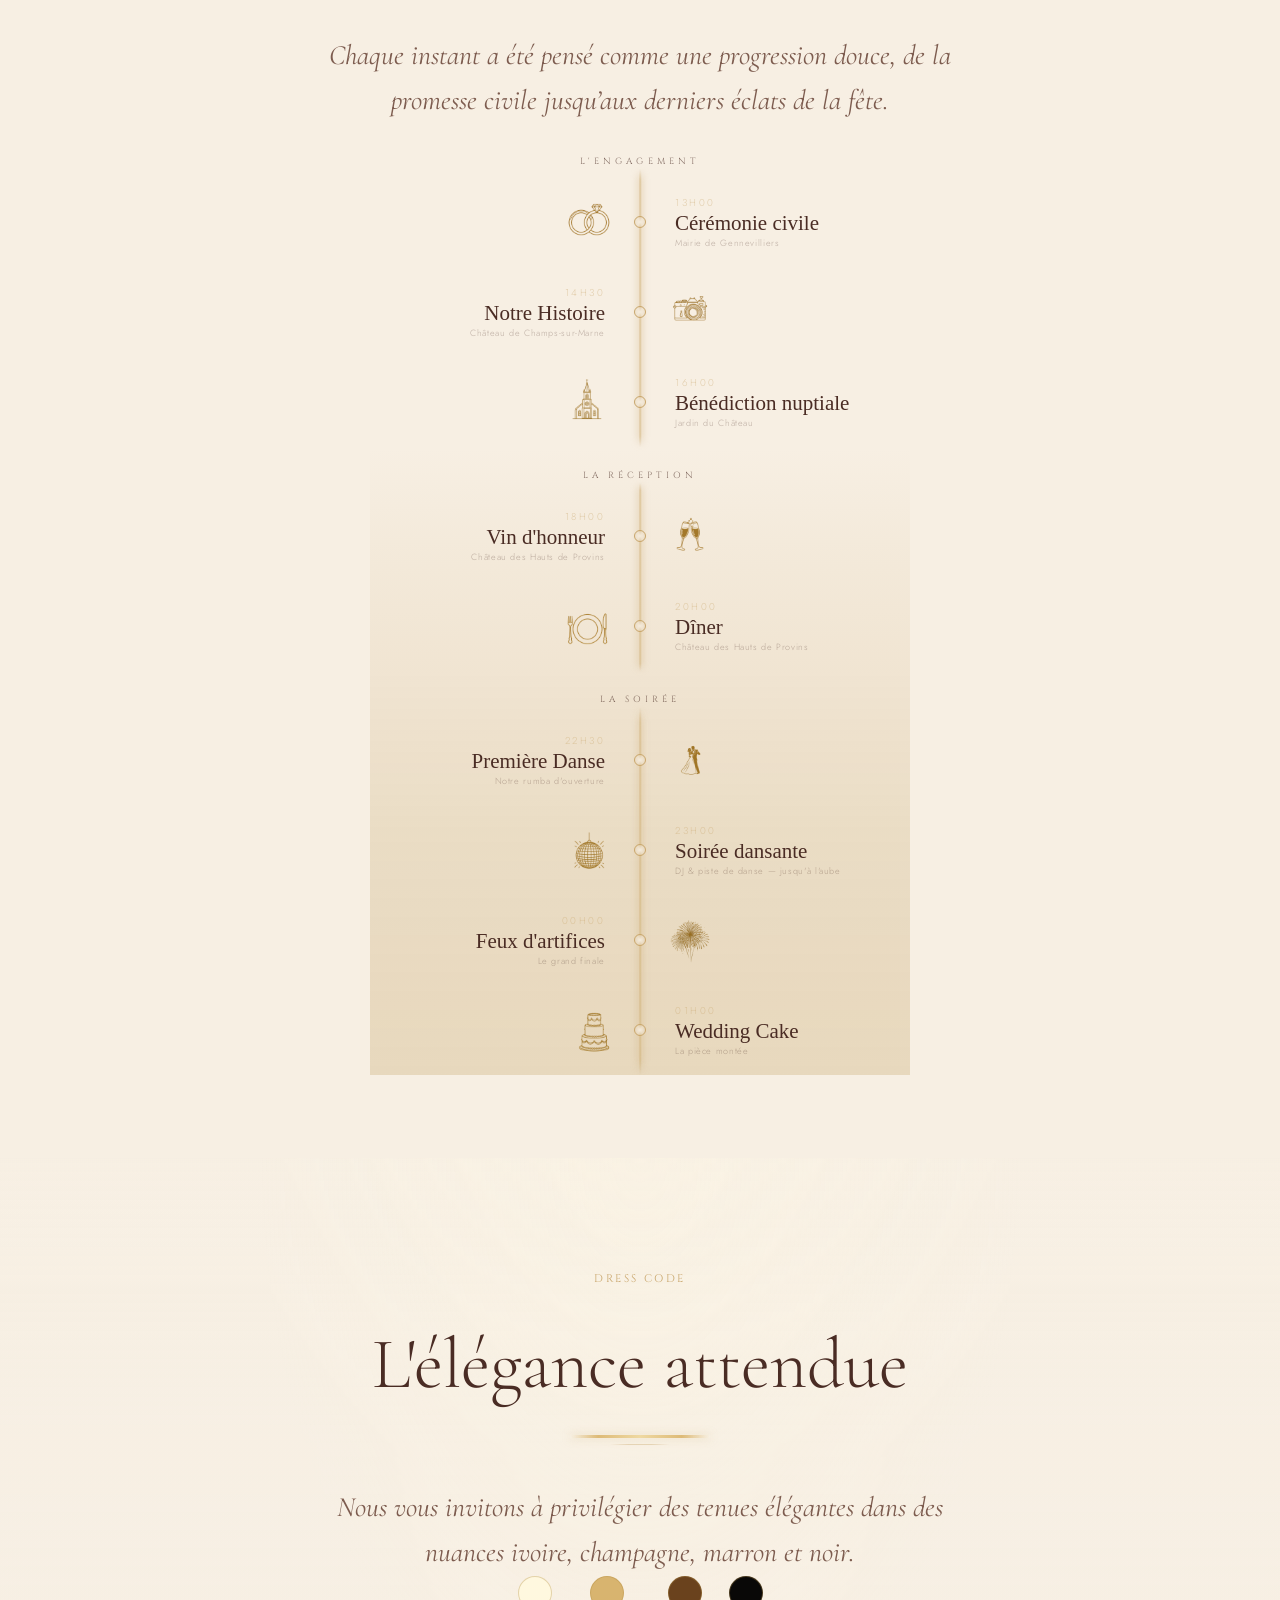
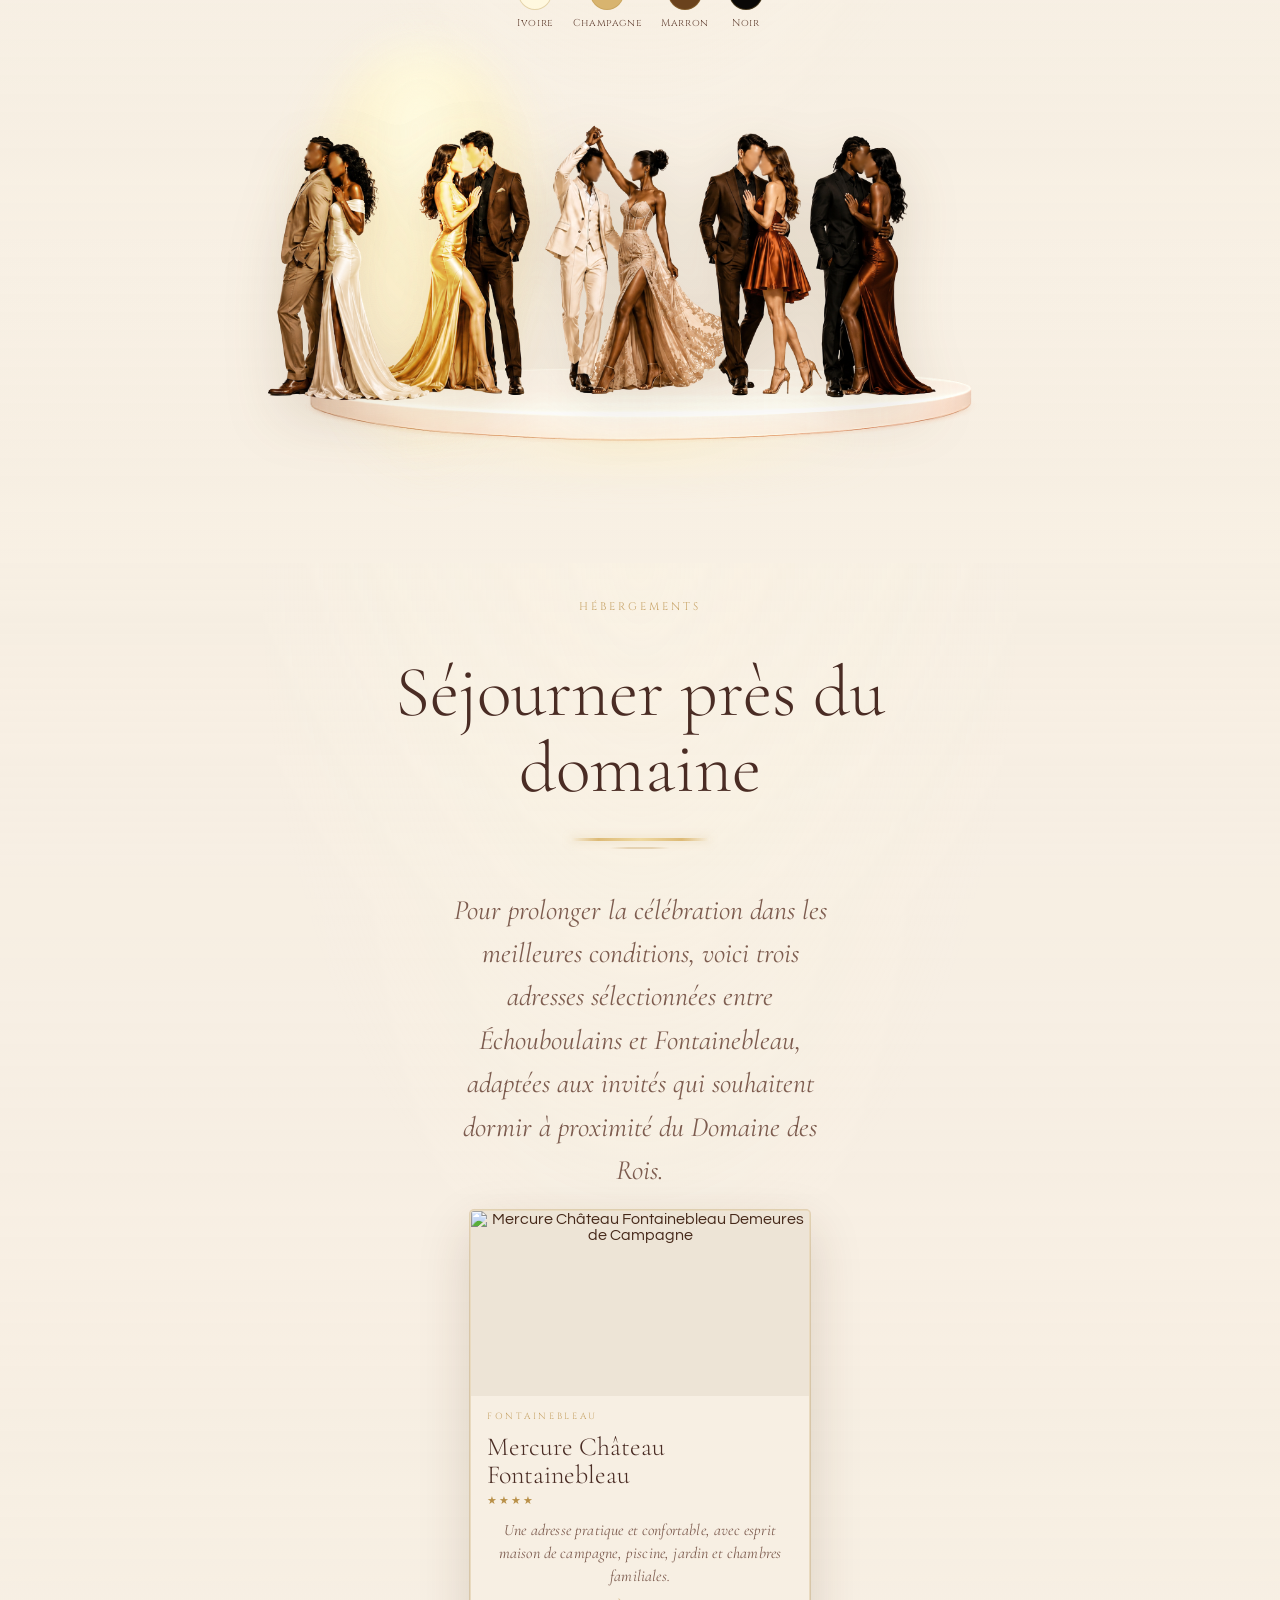
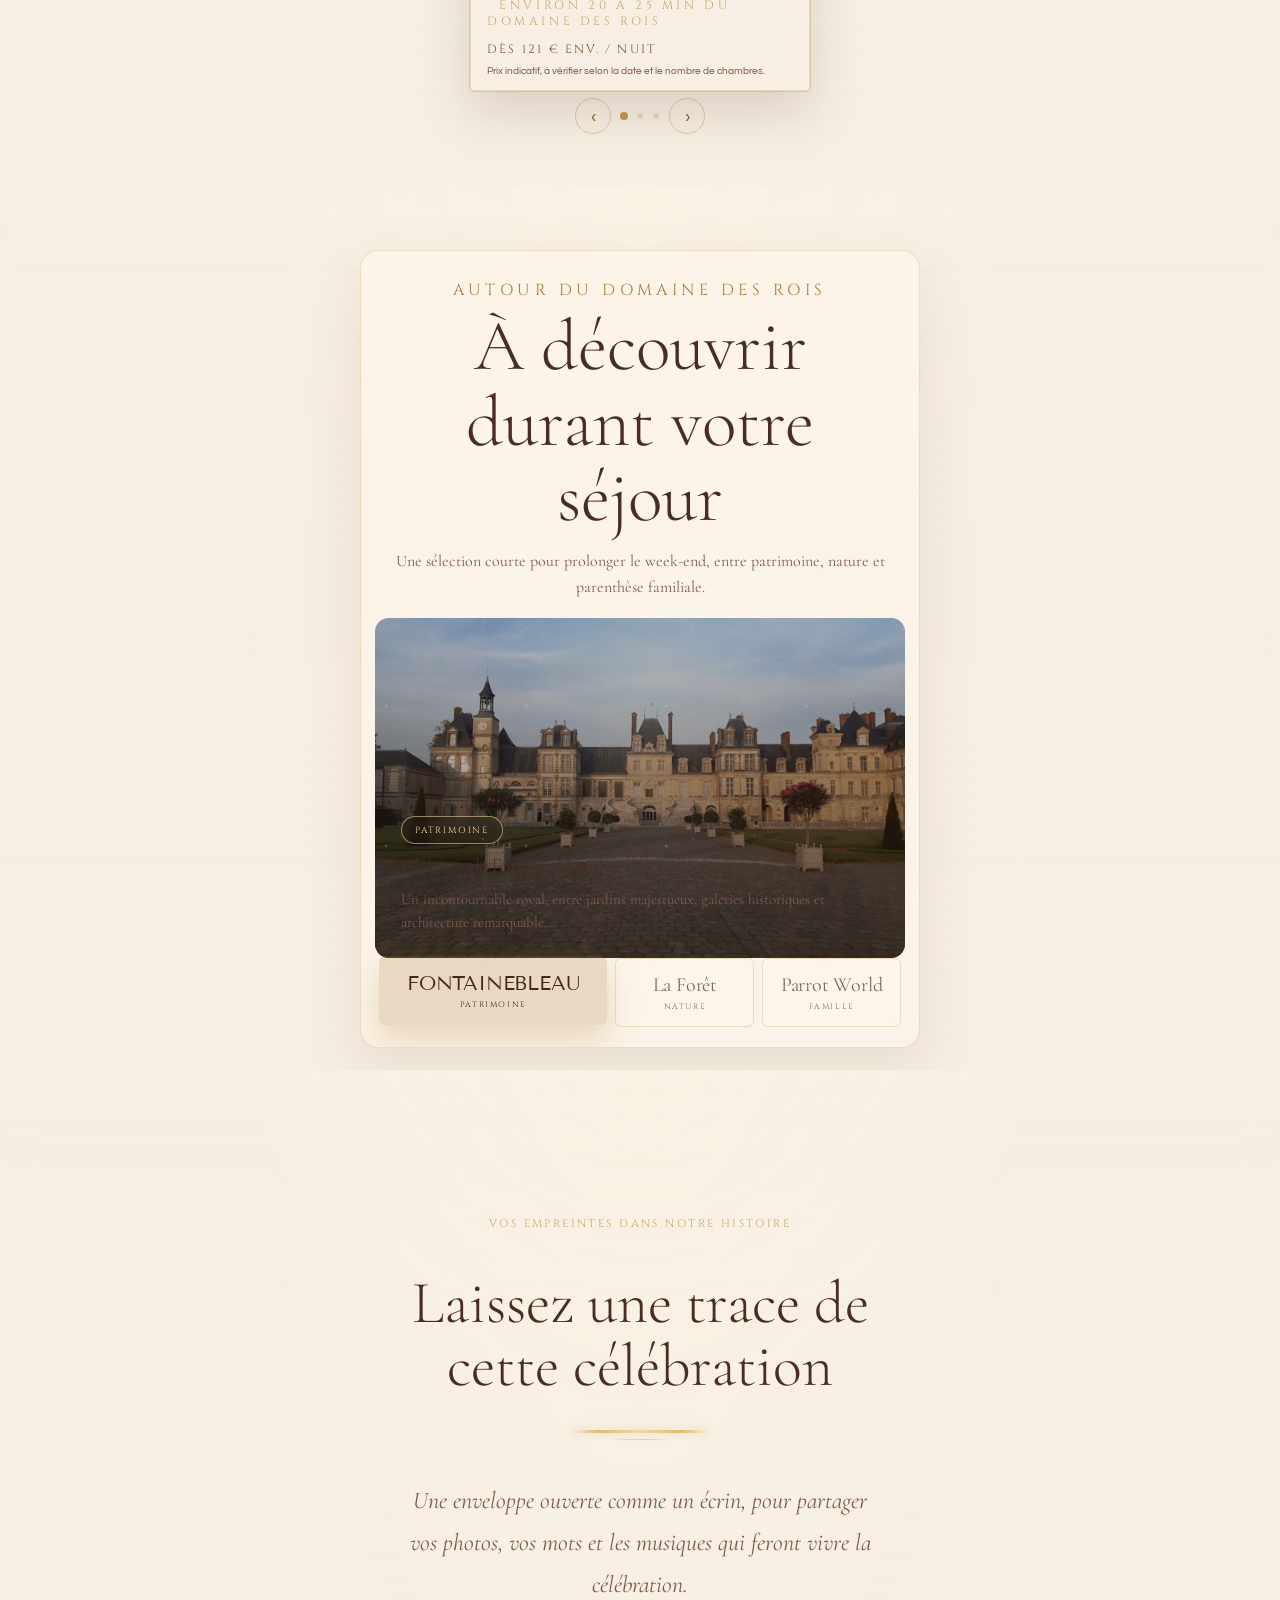
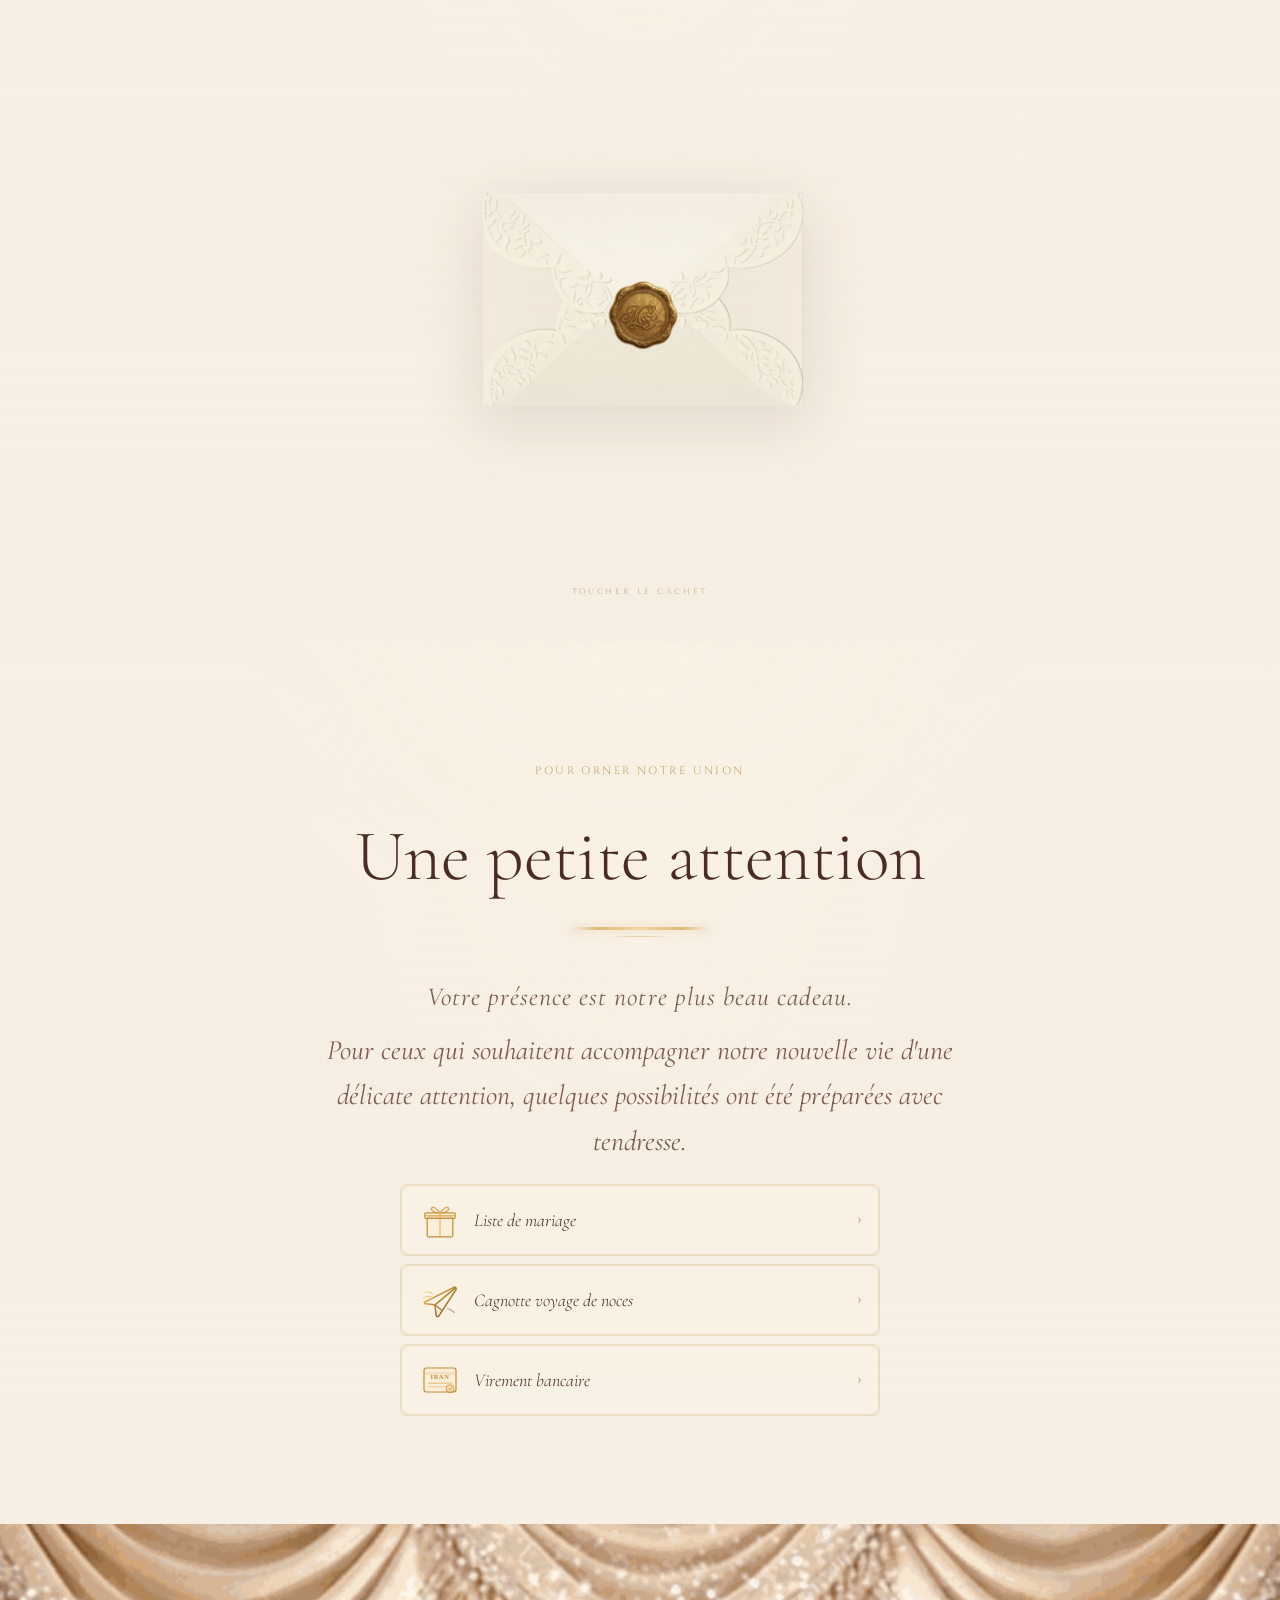
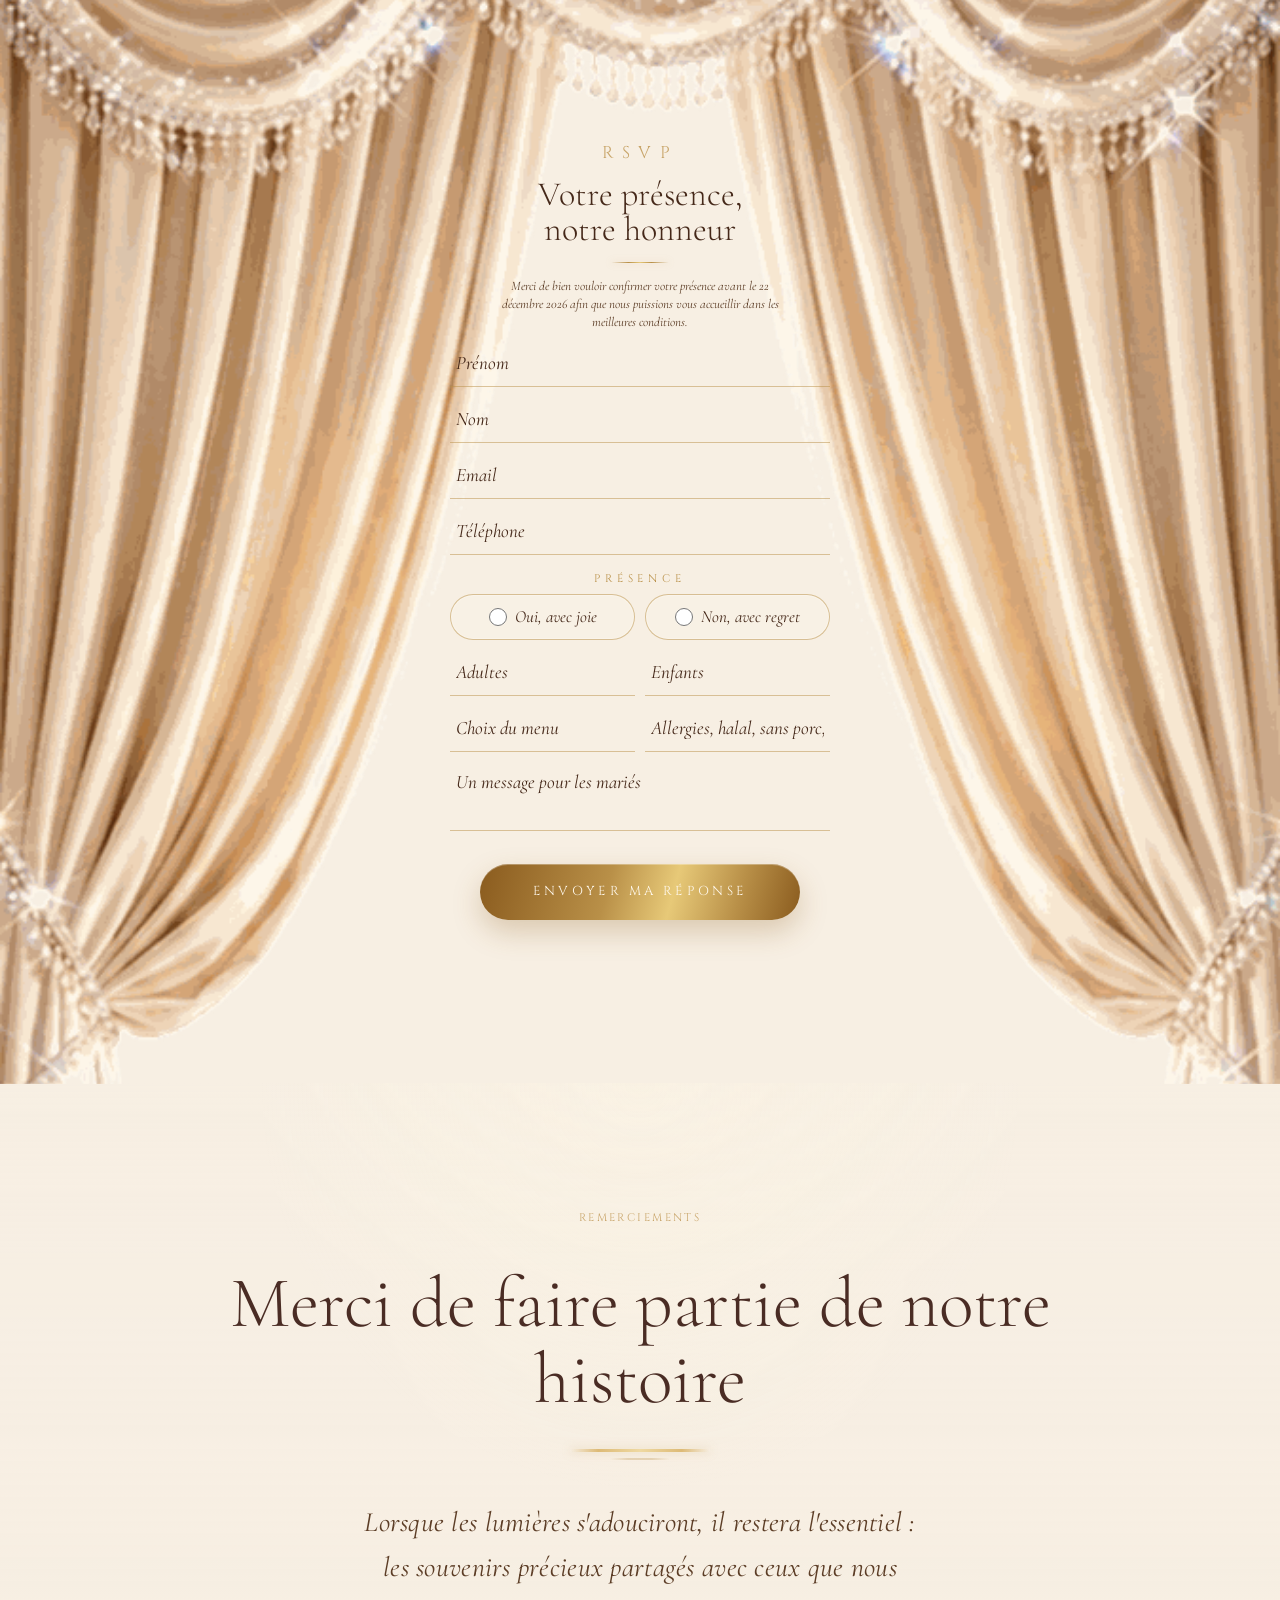
==== commit 4fb4c072: "Fix bugs : pastilles dress code, lang masquée au scroll, chiffres romains visibles, bouton calendrie" ====
--- a/index.html
+++ b/index.html
@@ -457,7 +457,7 @@
 
 /* Langue visible opening/hero, masquée dès scroll via JS */
 .lang-sw{transition:opacity .35s ease, transform .35s ease!important}
-body.eventia-scrolled .lang-sw{opacity:0!important;pointer-events:none!important;transform:translateY(-10px)!important}
+body.eventia-scrolled #lang-sw{opacity:0!important;visibility:hidden!important;pointer-events:none!important;transform:translateY(-8px)!important}
 
 /* bouton son flottant */
 .hero-mus-btn,[data-sound-icon="true"]{
@@ -530,6 +530,9 @@
 /* Supprimer anciens habillages iframe pour sections remplacées */
 .eventia-iframe-section iframe.clean-section-frame,.clean-iframe-wrap{display:none!important}
 
+.dress-palette{display:flex;justify-content:center;gap:20px;flex-wrap:wrap;margin:0 auto 22px;}
+.dress-sw{text-align:center;font-family:'Cinzel',serif;font-size:10px;letter-spacing:.06em;color:#674638;}
+.dress-sw i{display:block;width:34px;height:34px;border-radius:50%;border:1px solid rgba(178,140,67,.35);margin:0 auto 6px;}
 .dress-stage{position:relative;width:100%;max-width:680px;margin:0 auto;overflow:visible;}
 .dress-podium-img{width:100%;display:block;object-fit:contain;position:relative;z-index:1;filter:brightness(1.05) saturate(.82);}
 .dress-sil-img{position:absolute;left:-6%;right:auto;bottom:9%;width:112%;z-index:2;filter:saturate(.88) brightness(1.04) drop-shadow(0 18px 28px rgba(93,59,23,.15));}
--- a/style.css
+++ b/style.css
@@ -5236,7 +5236,7 @@
   color:var(--or-deep)!important;opacity:.16!important;z-index:0!important;text-align:center!important;width:100%!important;
 }
 .story2-block-label,.story2-para{position:relative!important;z-index:2!important;}
-.story2-block-num{display:none!important;}
+
 .story2-cit-line{display:none!important;}
 .story2-cit-text{font-family:'ChopinScript','Great Vibes',cursive!important;color:var(--or-deep)!important;text-shadow:0 0 22px rgba(184,138,58,.18)!important;}
 .story2-cit-text span{display:block!important;opacity:0;transform:translateY(12px);background:linear-gradient(90deg,rgba(184,138,58,.18),var(--or-deep),rgba(184,138,58,.32));background-size:220% 100%;-webkit-background-clip:text;background-clip:text;color:transparent;animation:sacredLineSweep 2.3s cubic-bezier(.22,1,.36,1) forwards, sacredGoldMove 5.8s ease-in-out infinite 2.3s;}
@@ -6514,7 +6514,7 @@
   z-index: 0 !important;
   letter-spacing: .02em !important;
 }
-.story2-block-num { display: none !important; }
+
 
 
 .story2-cit-text {
@@ -6735,7 +6735,7 @@
   z-index: 0 !important;
   letter-spacing: .02em !important;
 }
-.story2-block-num { display: none !important; }
+
 
 .story2-text { position: relative !important; z-index: 1 !important; }
 .story2-photo-wrap { position: relative !important; z-index: 1 !important; }
@@ -7416,7 +7416,7 @@
 }
 .story2-block:first-of-type .story2-ghost-num{top:58%!important;font-size:clamp(132px,34vw,232px)!important;}
 .story2-text .story2-para,.story2-text .story2-block-label,.story2-text .story2-deco-line{position:relative!important;z-index:2!important;}
-.story2-block-num{display:none!important;}
+
 
 
 .story2-citation{
@@ -7577,7 +7577,7 @@
 .story2-text{position:relative!important;isolation:isolate!important;}
 .story2-ghost-num{position:absolute!important;left:50%!important;top:50%!important;transform:translate(-50%,-50%)!important;z-index:-1!important;opacity:.10!important;line-height:1!important;pointer-events:none!important;font-size:clamp(130px,32vw,270px)!important;color:rgba(184,138,58,.32)!important;font-family:'Cormorant Garamond',serif!important;}
 .story2-opening .story2-ghost-num{top:52%!important;}
-.story2-block-num{display:none!important;}
+
 .story2-photo-num{letter-spacing:.15em!important;}
 .story2-citation{display:block!important;visibility:visible!important;opacity:1!important;margin:clamp(24px,5vw,52px) auto!important;text-align:center!important;color:var(--es-brown)!important;}
 .story2-cit-label{display:block!important;color:var(--es-gold)!important;letter-spacing:.22em!important;text-transform:uppercase!important;margin-bottom:10px!important;}
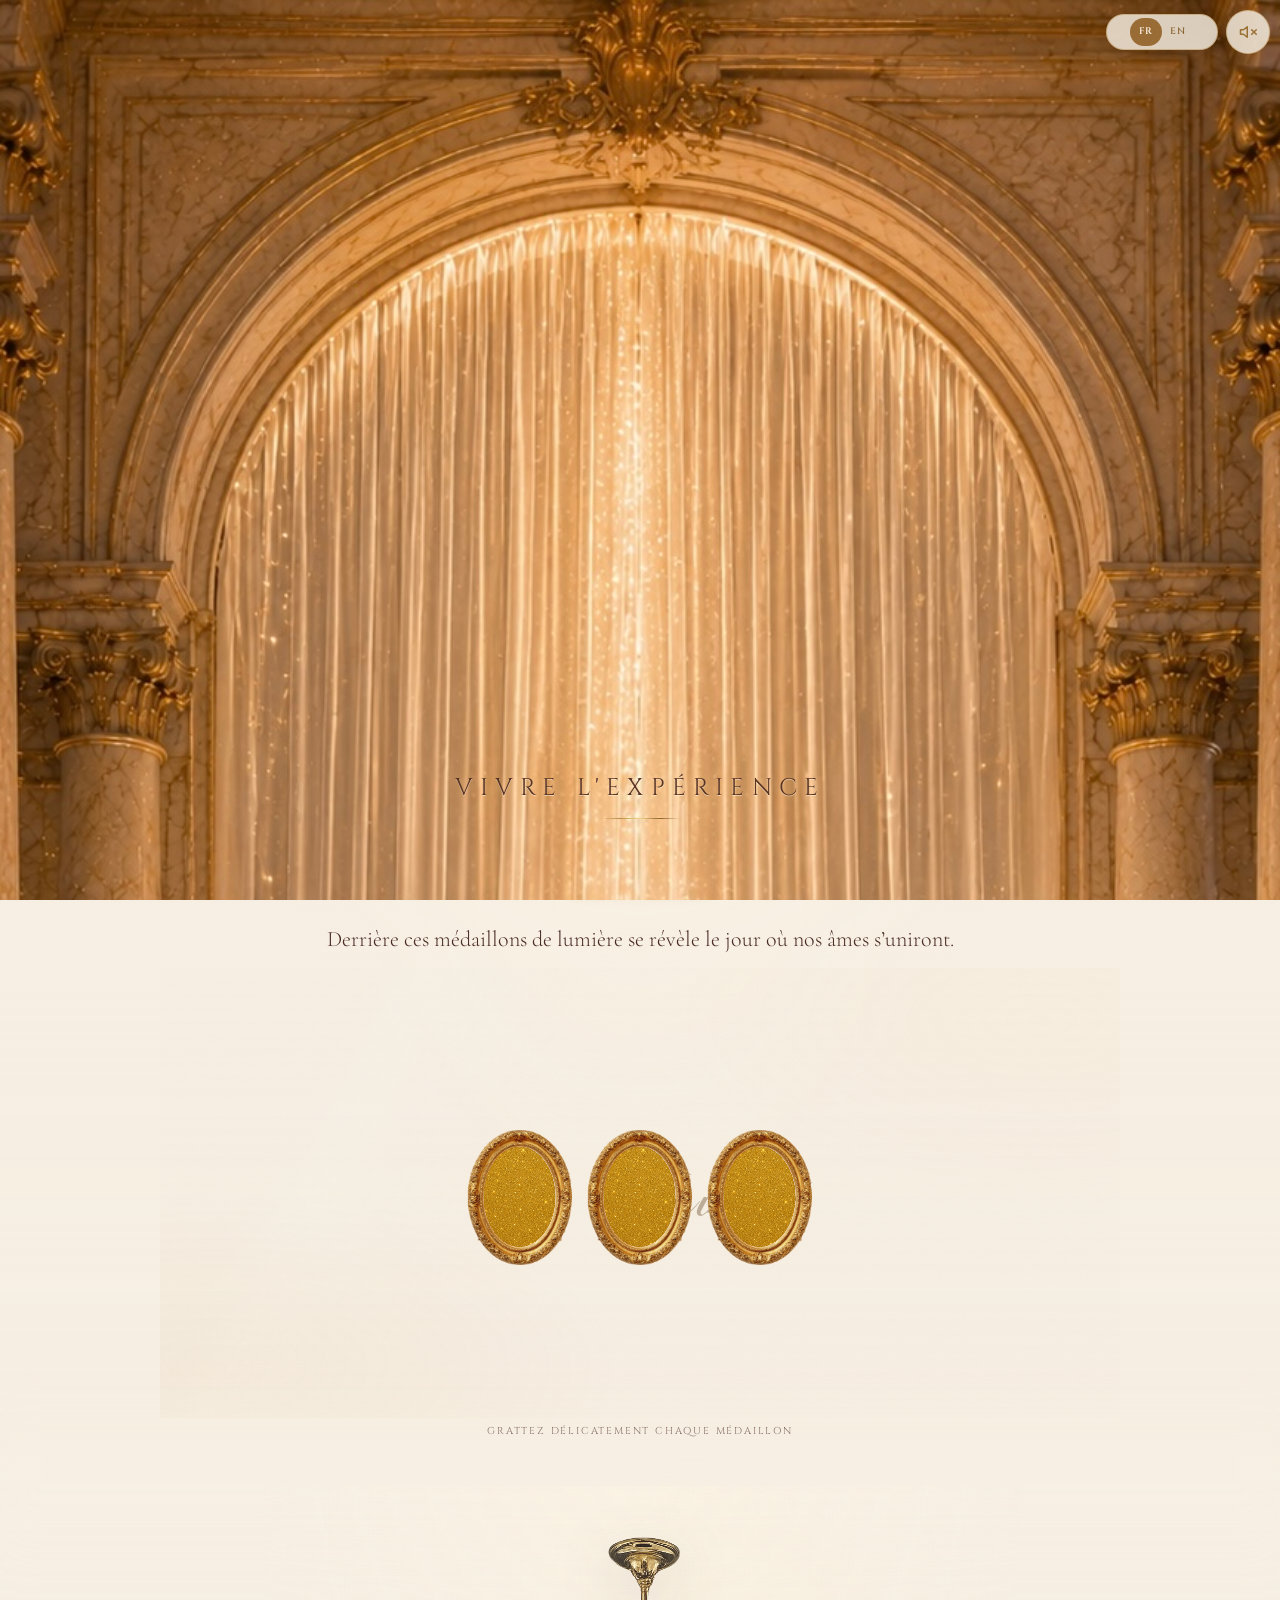
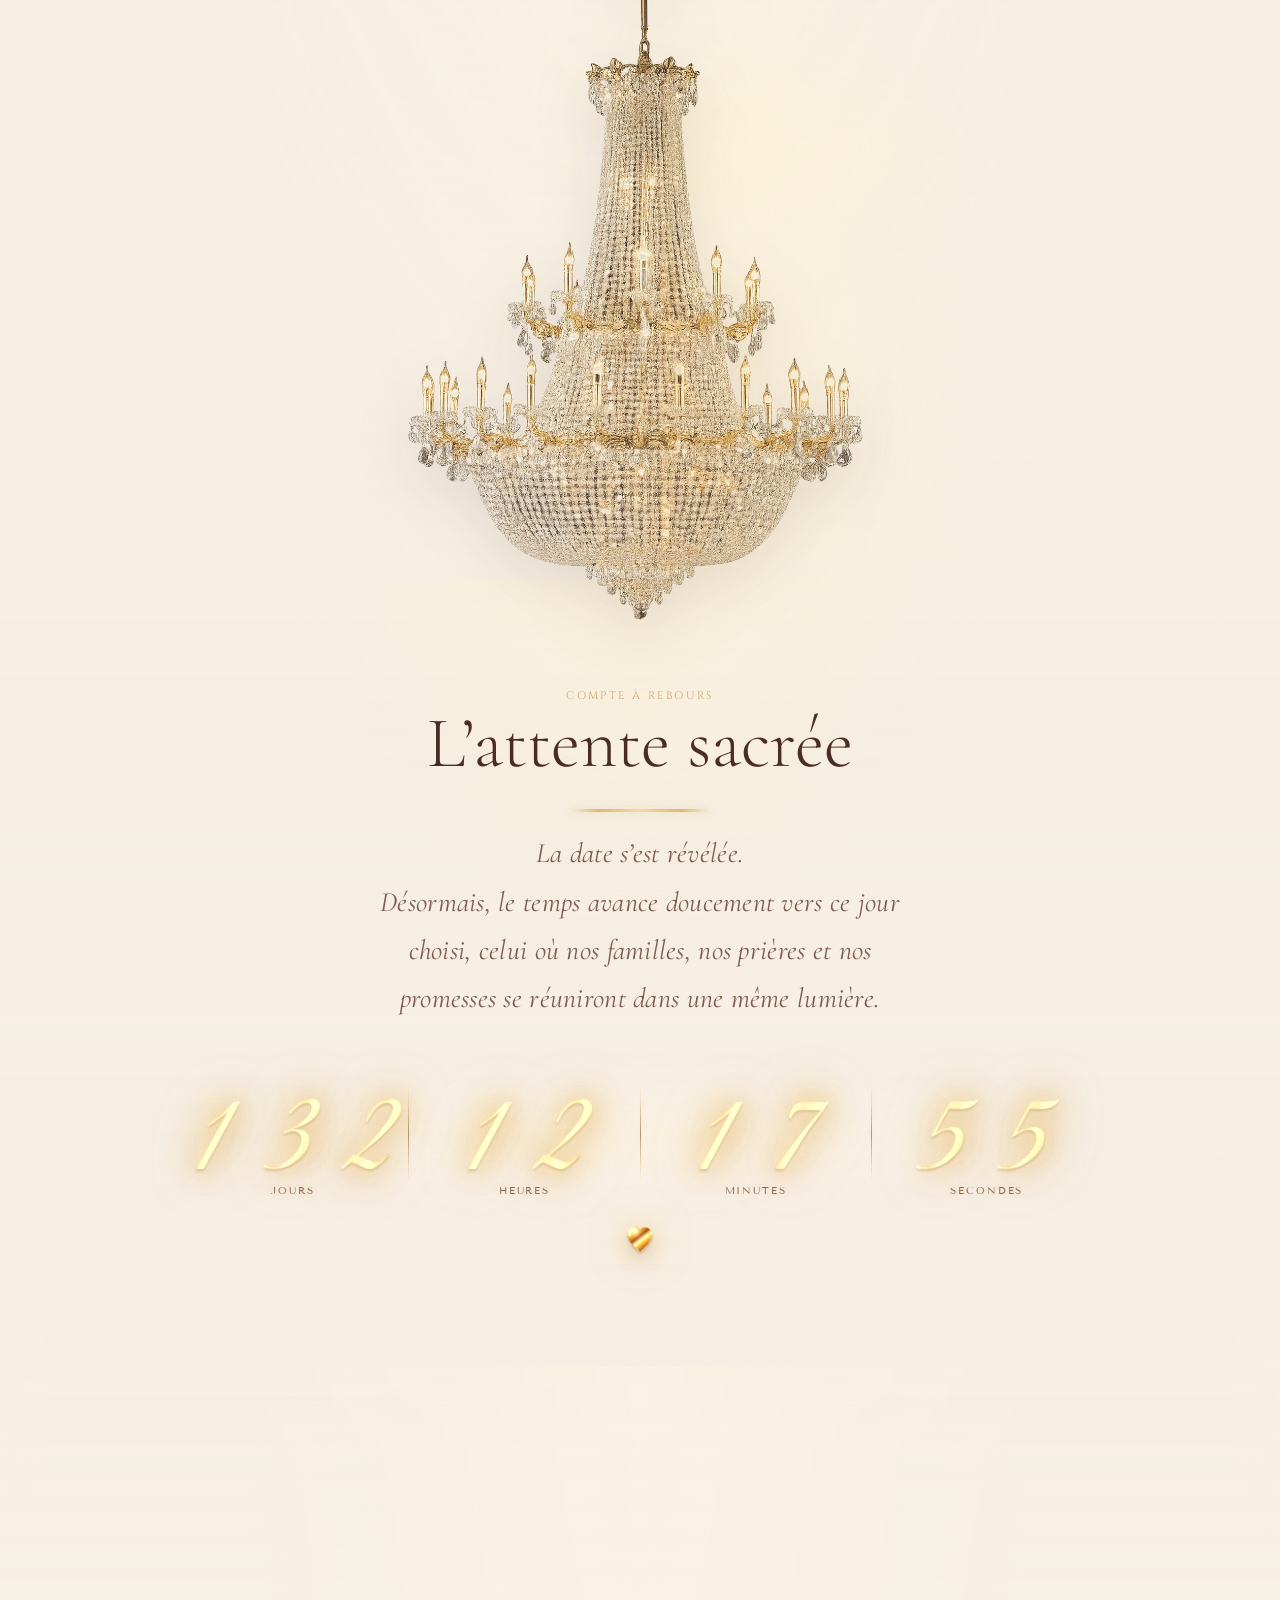
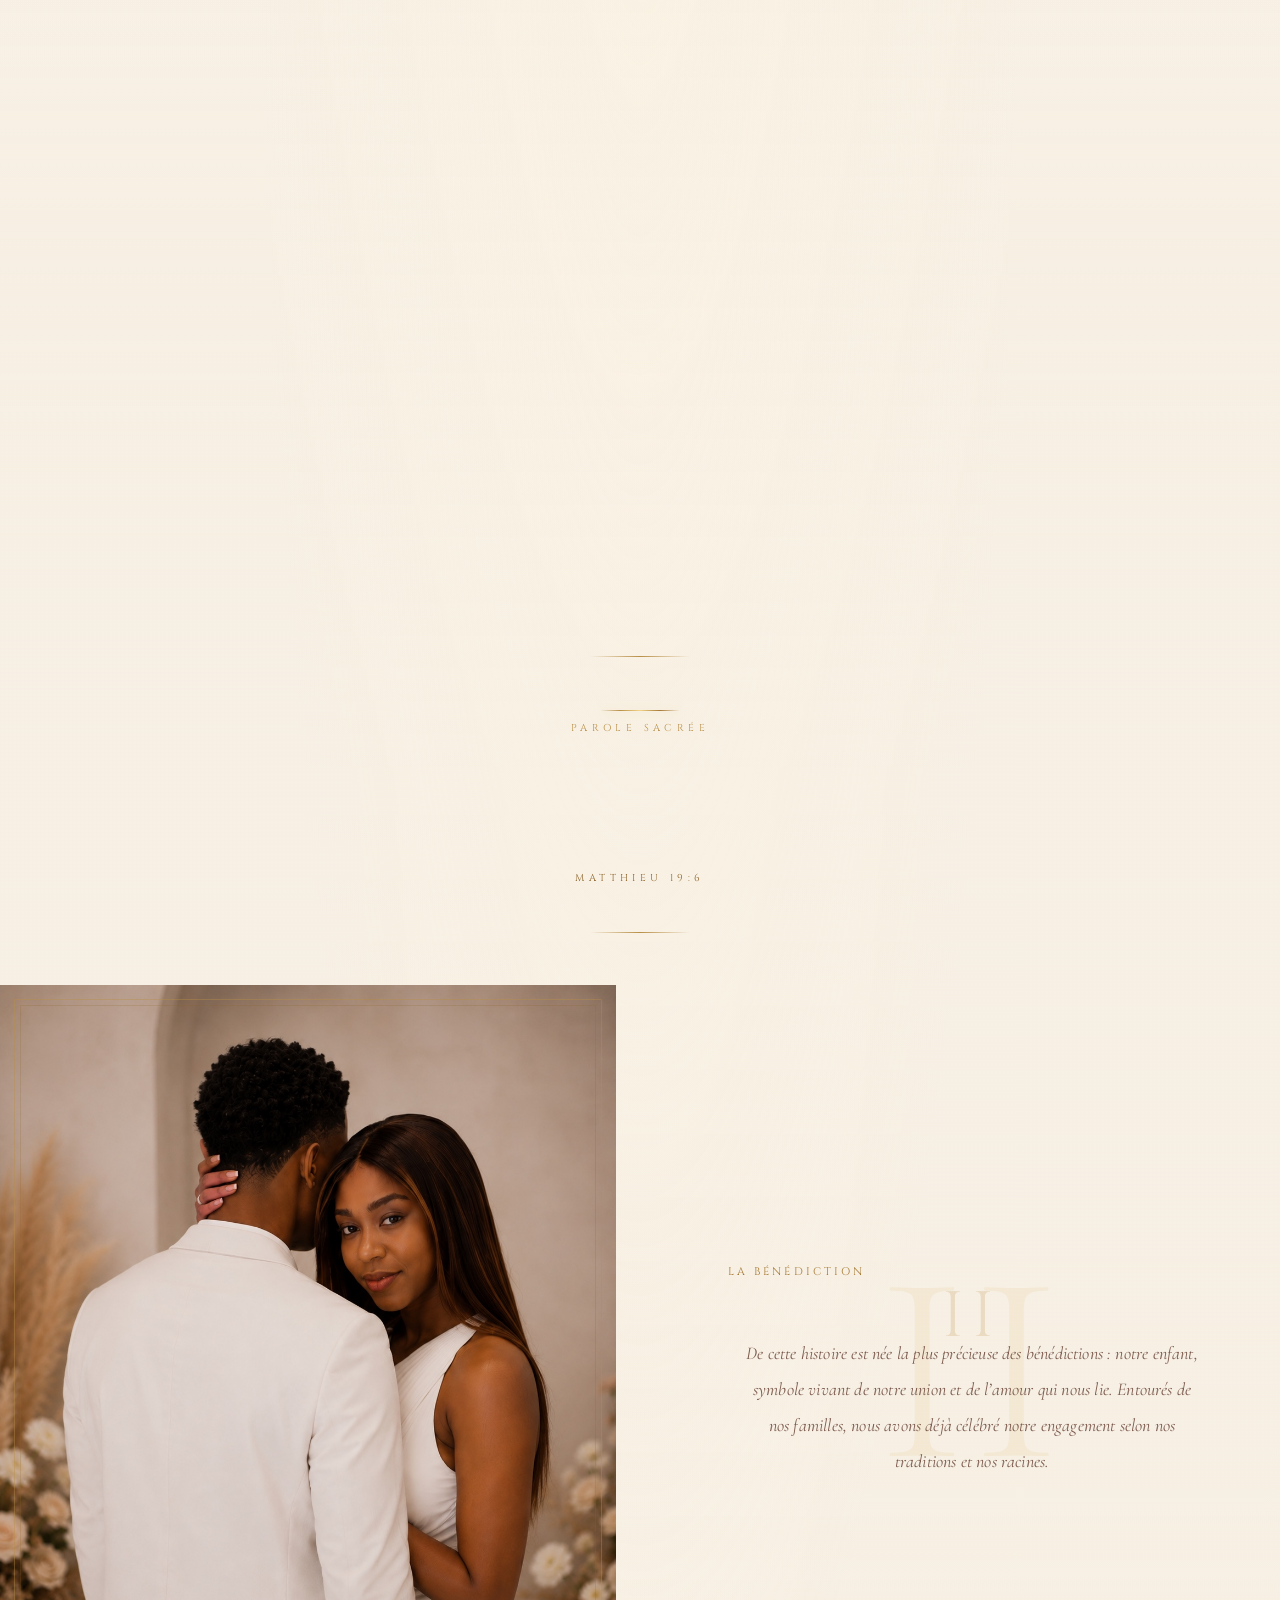
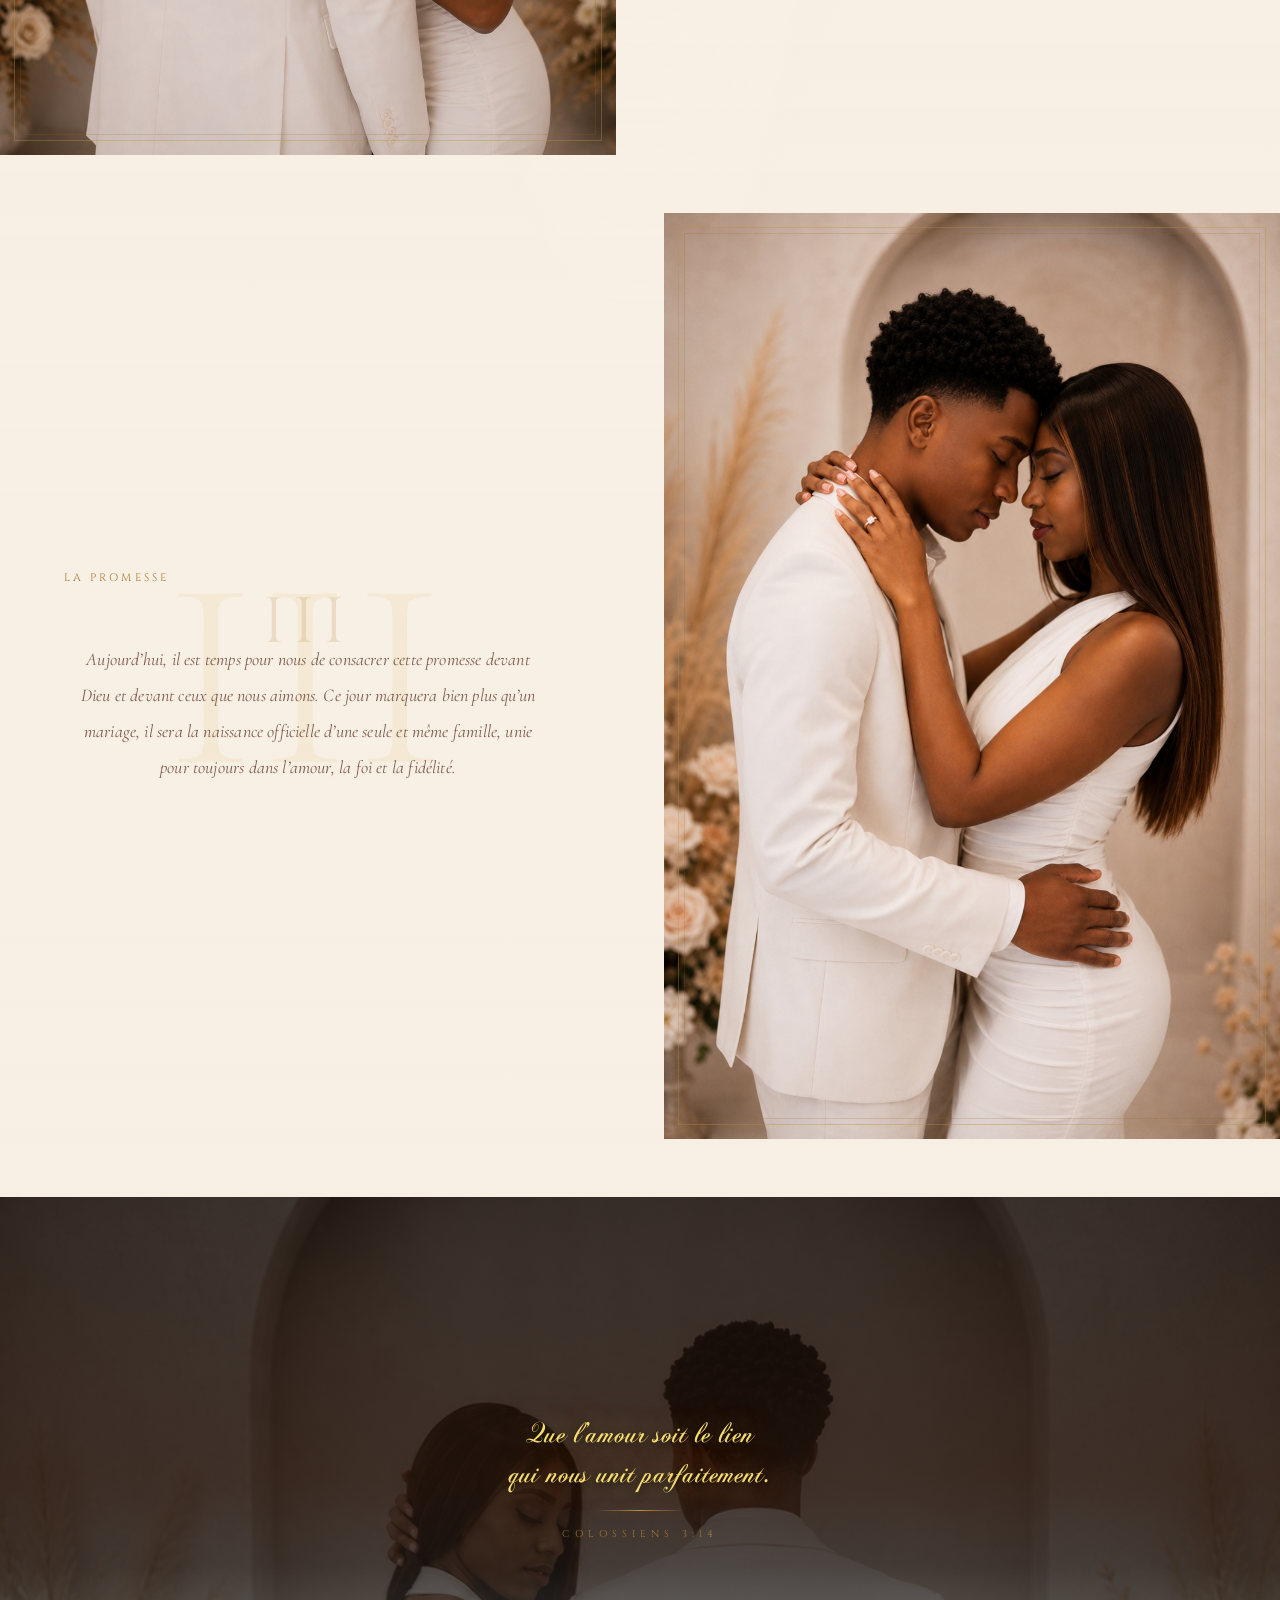
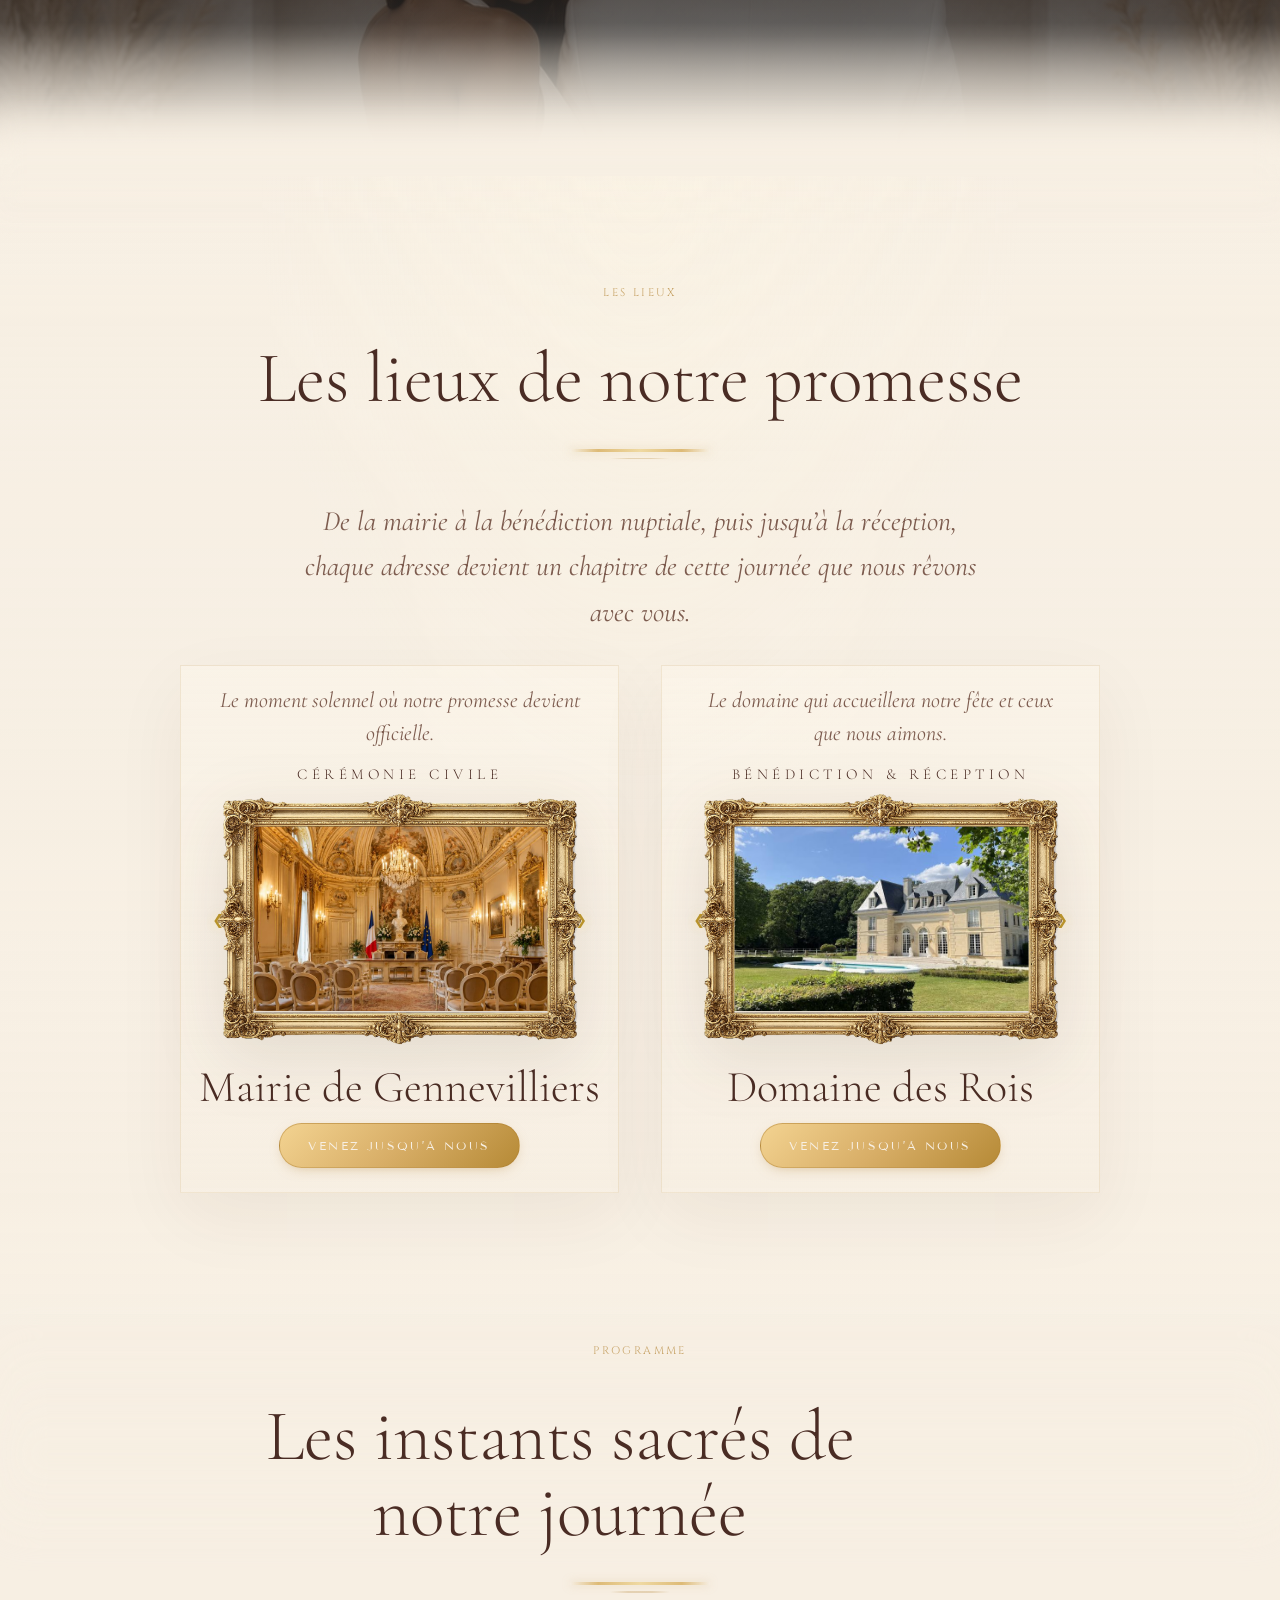
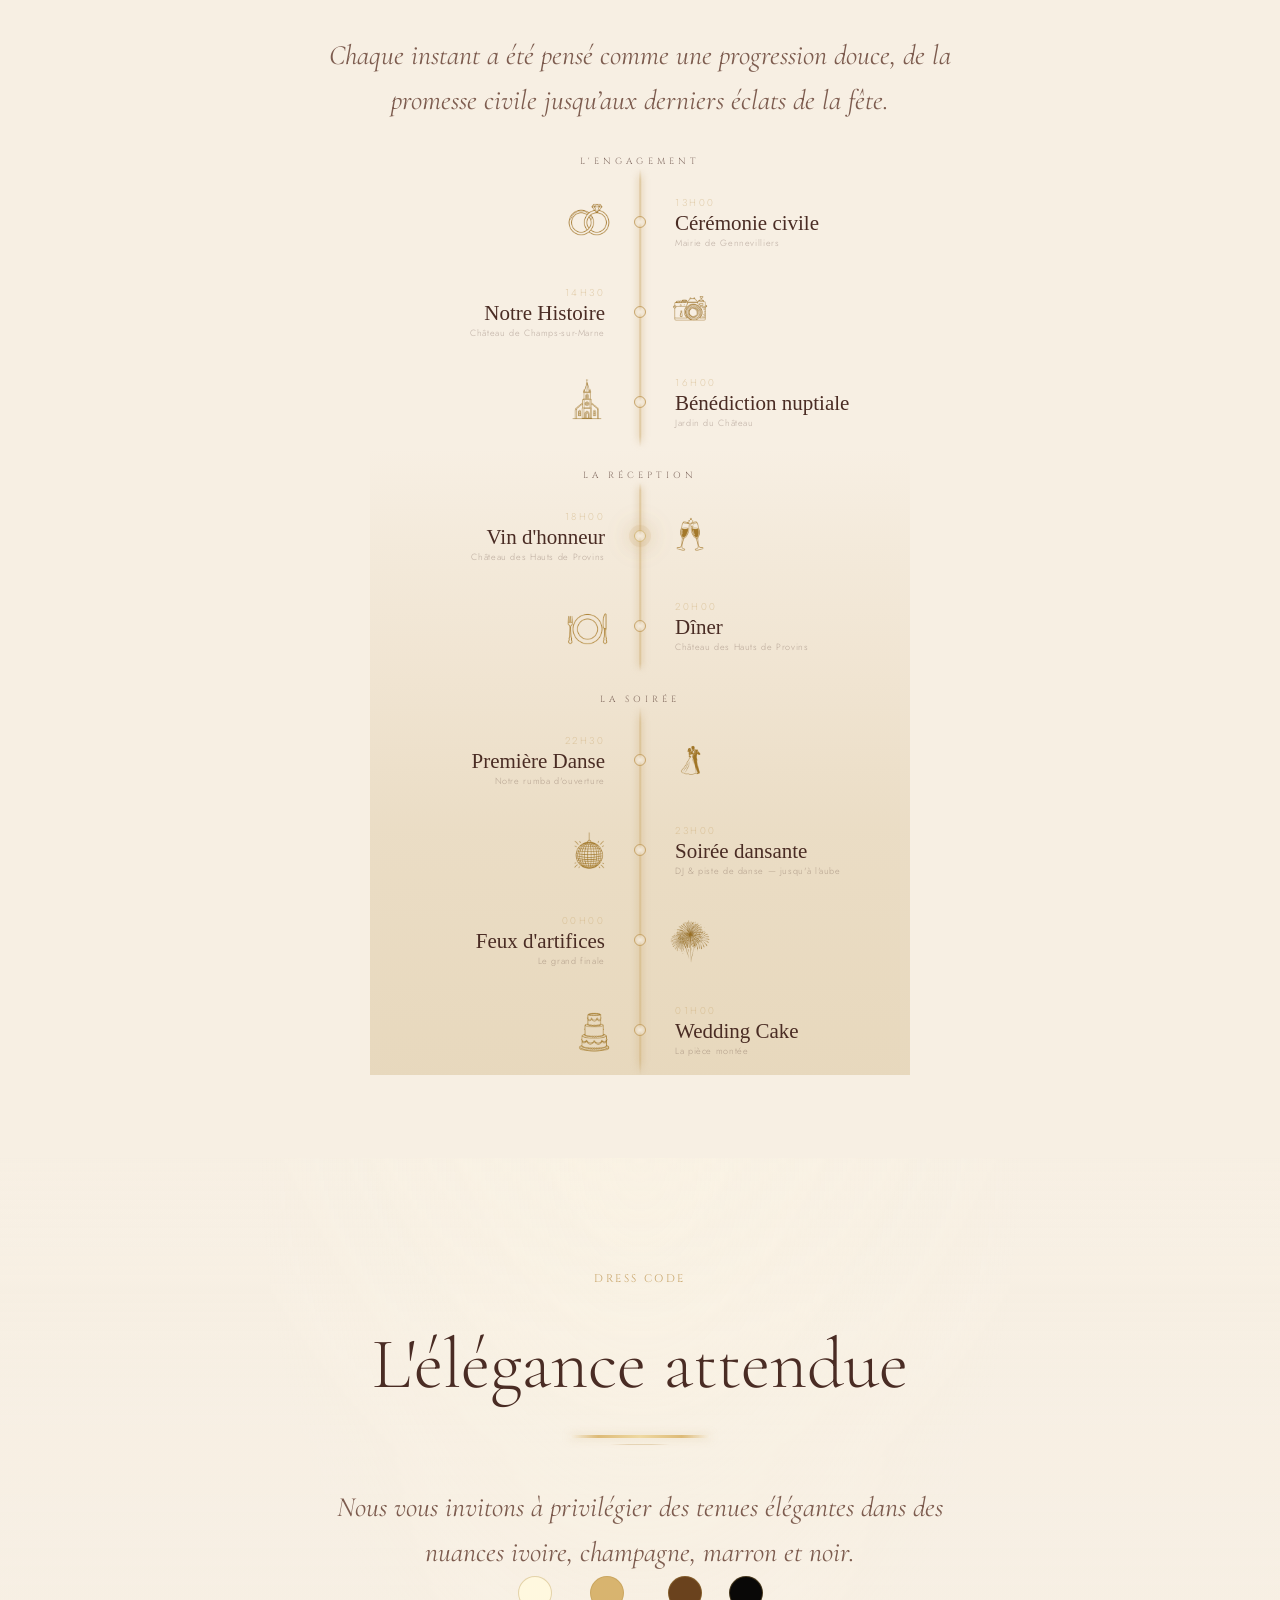
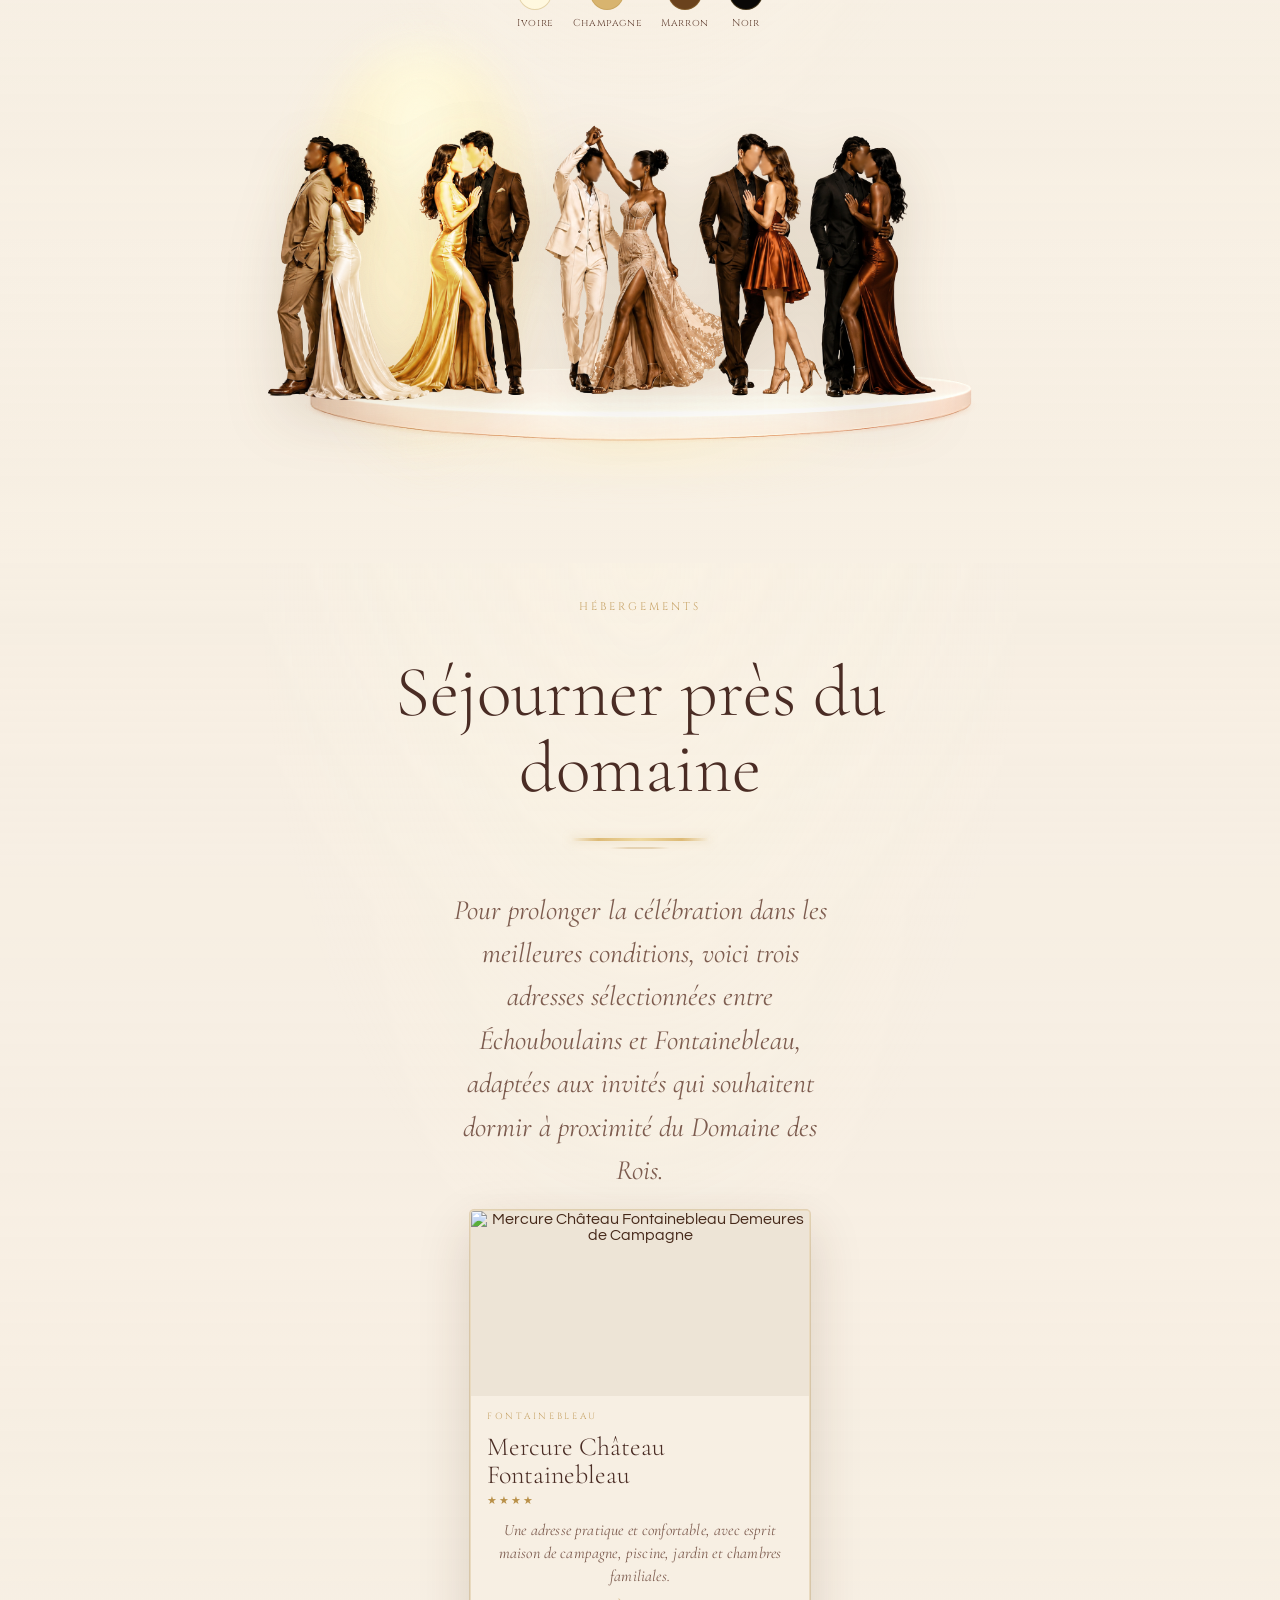
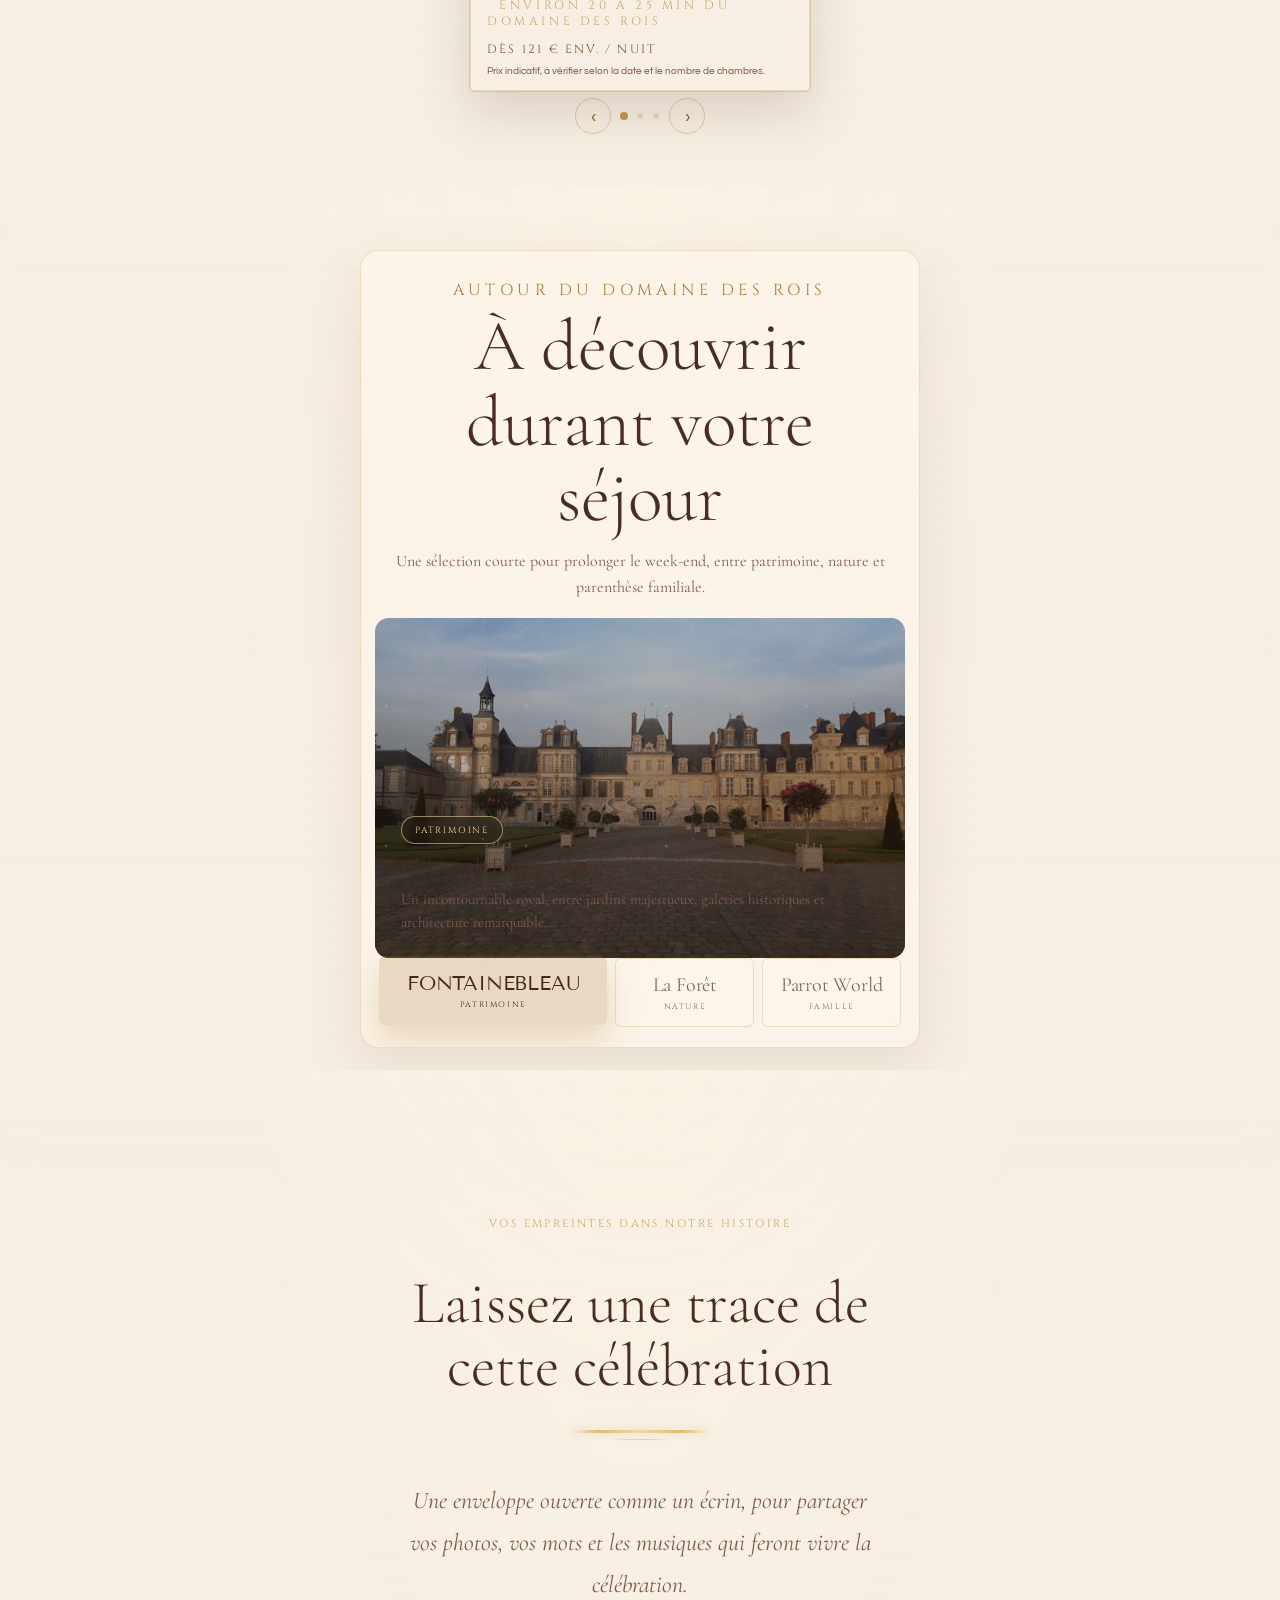
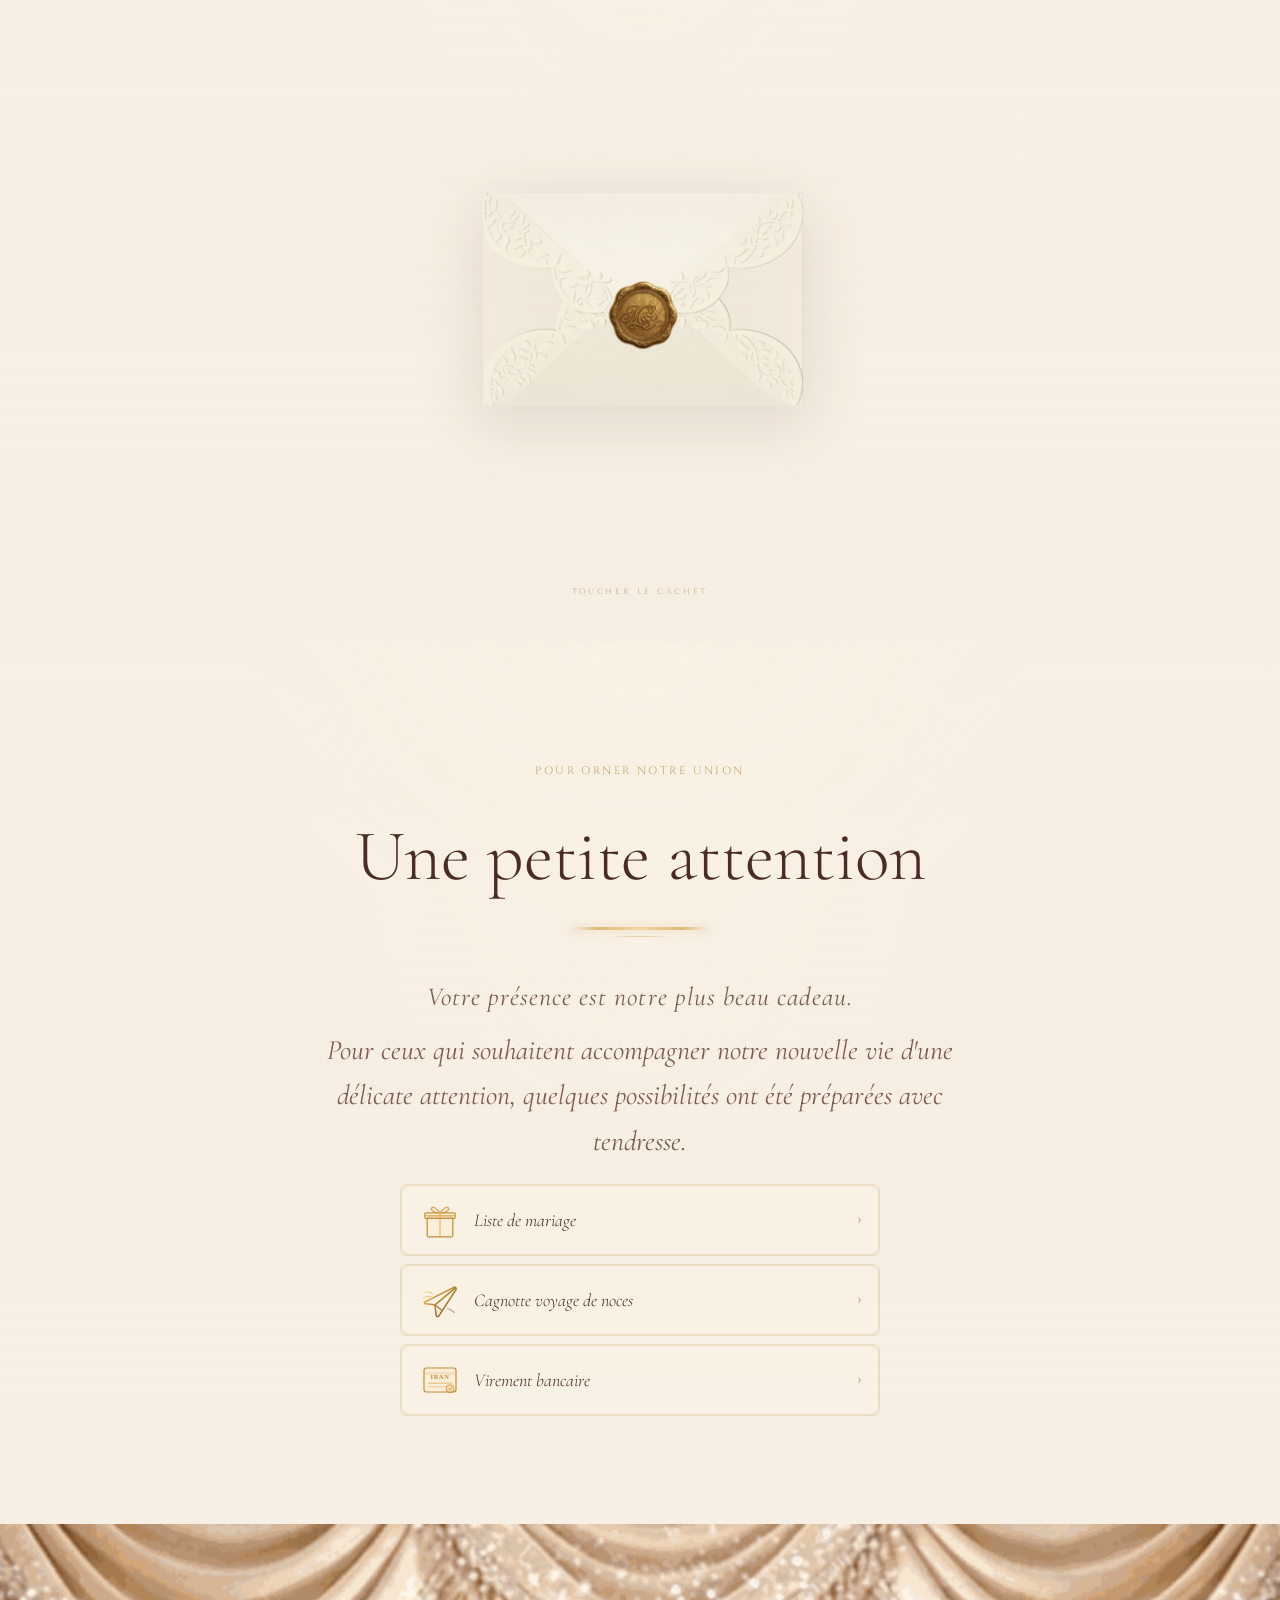
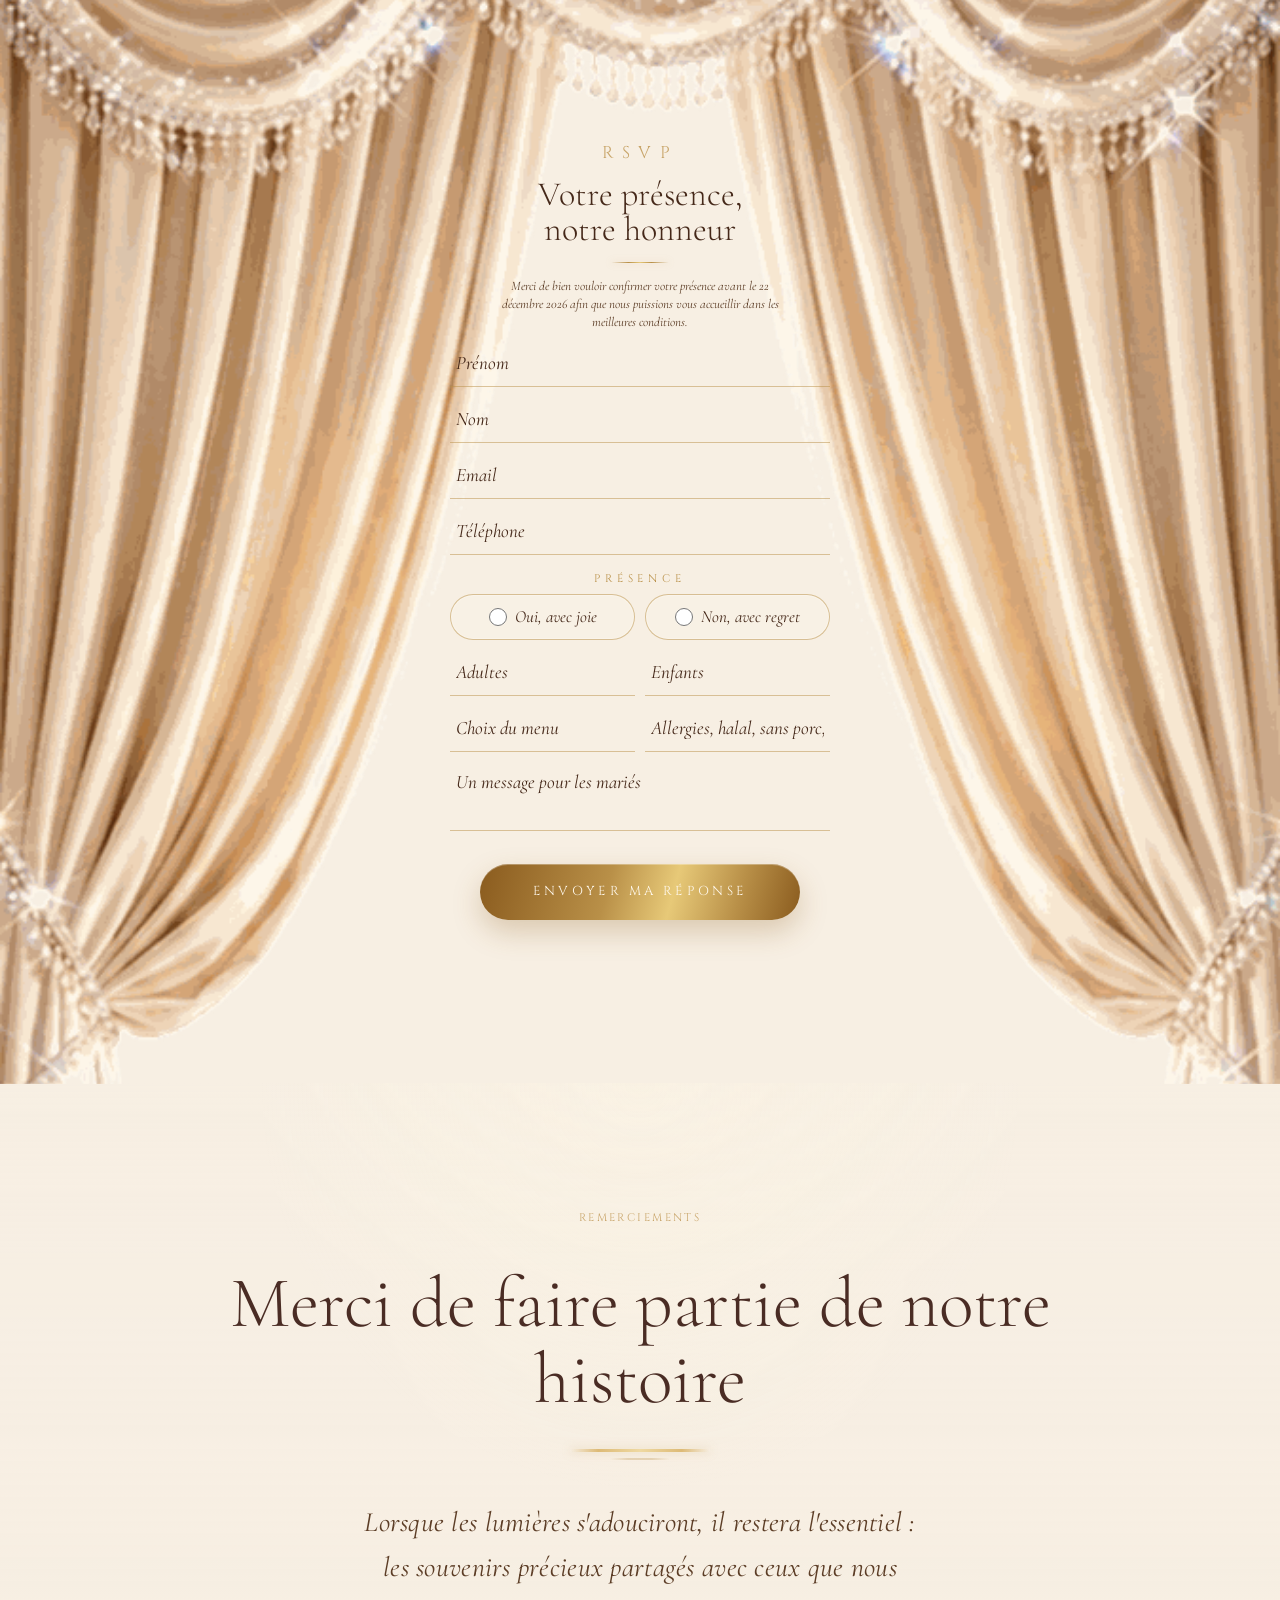
==== commit ec9f11b9: "Hero : centrage responsive des prénoms + fix particules bas vers haut https://claude.ai/code/session" ====
--- a/index.html
+++ b/index.html
@@ -436,11 +436,30 @@
 .eventia-main-btn:visited,.calendar-main-btn:visited{color:#2A221F!important}
 
 /* shimmer continu sans pause, sans déplacement du bloc */
-.h-names,.final-h-names{
-  position:relative!important;
+/* Prénoms héro : centrés responsive, shimmer */
+#hero .h-names{
+  position:absolute!important;
+  left:0!important;right:0!important;
+  width:100%!important;max-width:100%!important;
+  transform:none!important;
   display:block!important;
   text-align:center!important;
-  transform:none!important;
+  box-sizing:border-box!important;
+  background:linear-gradient(90deg,#9d7027 0%,#f9e7a9 18%,#b88a3a 32%,#fff4bf 48%,#b88a3a 62%,#f6dc8e 78%,#9d7027 100%)!important;
+  background-size:260% 100%!important;
+  -webkit-background-clip:text!important;
+  background-clip:text!important;
+  color:transparent!important;
+  -webkit-text-fill-color:transparent!important;
+  animation:eventiaShimmerInfinite 4.8s linear infinite!important;
+  will-change:background-position!important;
+}
+/* Prénoms finale : centrés, même shimmer */
+.final-h-names{
+  display:block!important;
+  text-align:center!important;
+  margin:0 auto!important;
+  width:100%!important;
   background:linear-gradient(90deg,#9d7027 0%,#f9e7a9 18%,#b88a3a 32%,#fff4bf 48%,#b88a3a 62%,#f6dc8e 78%,#9d7027 100%)!important;
   background-size:260% 100%!important;
   -webkit-background-clip:text!important;
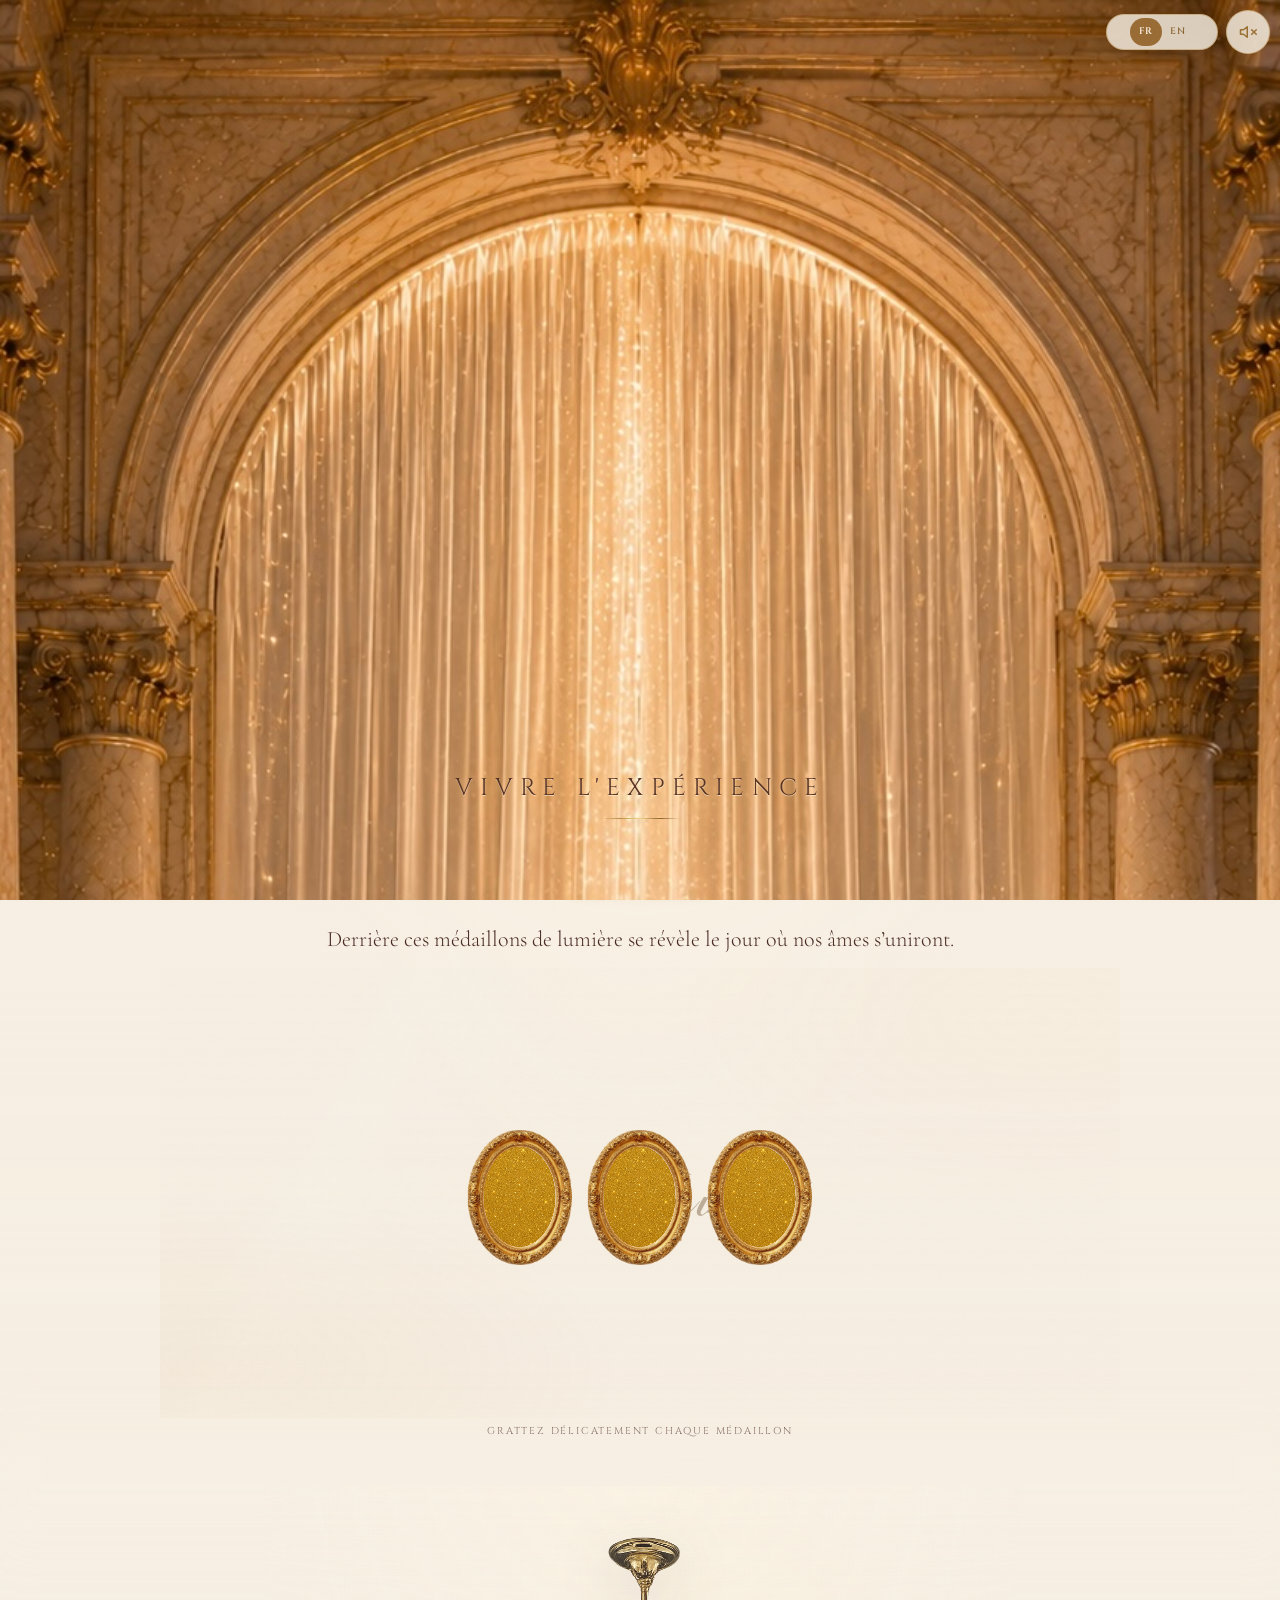
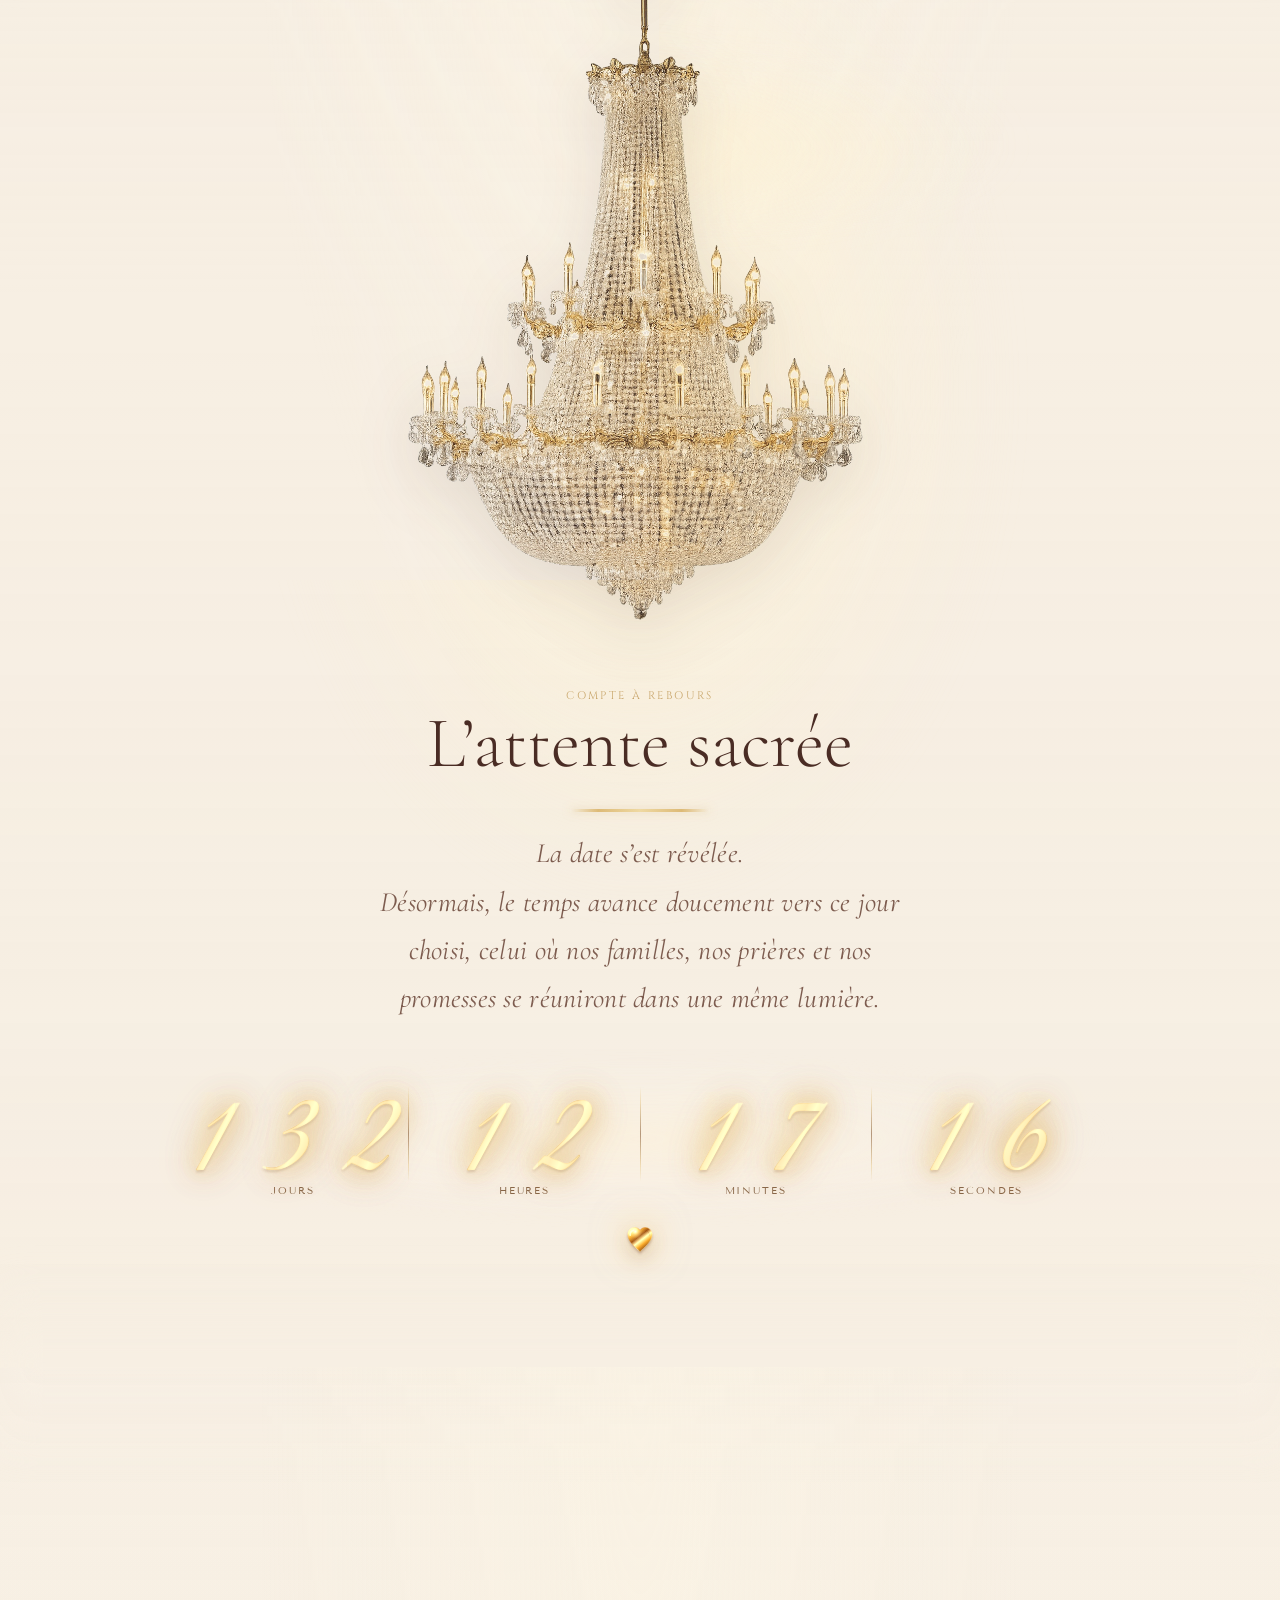
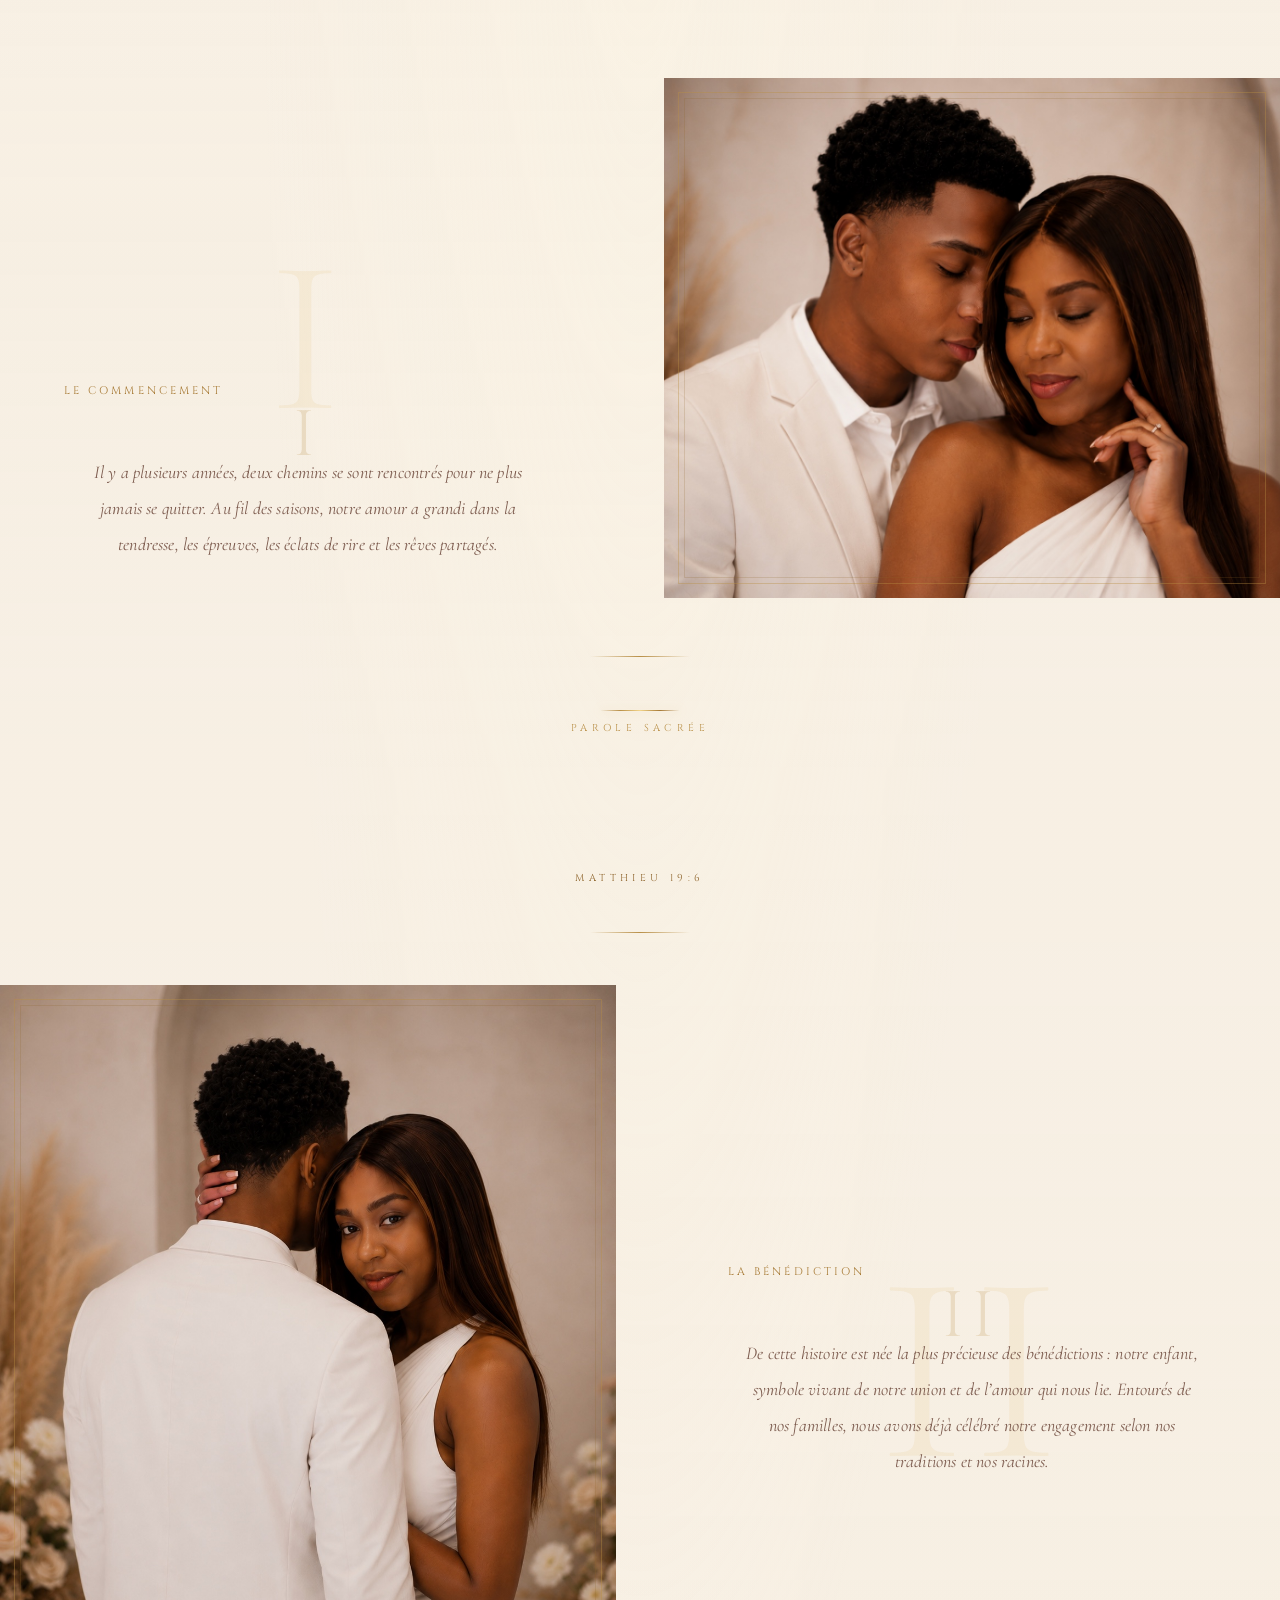
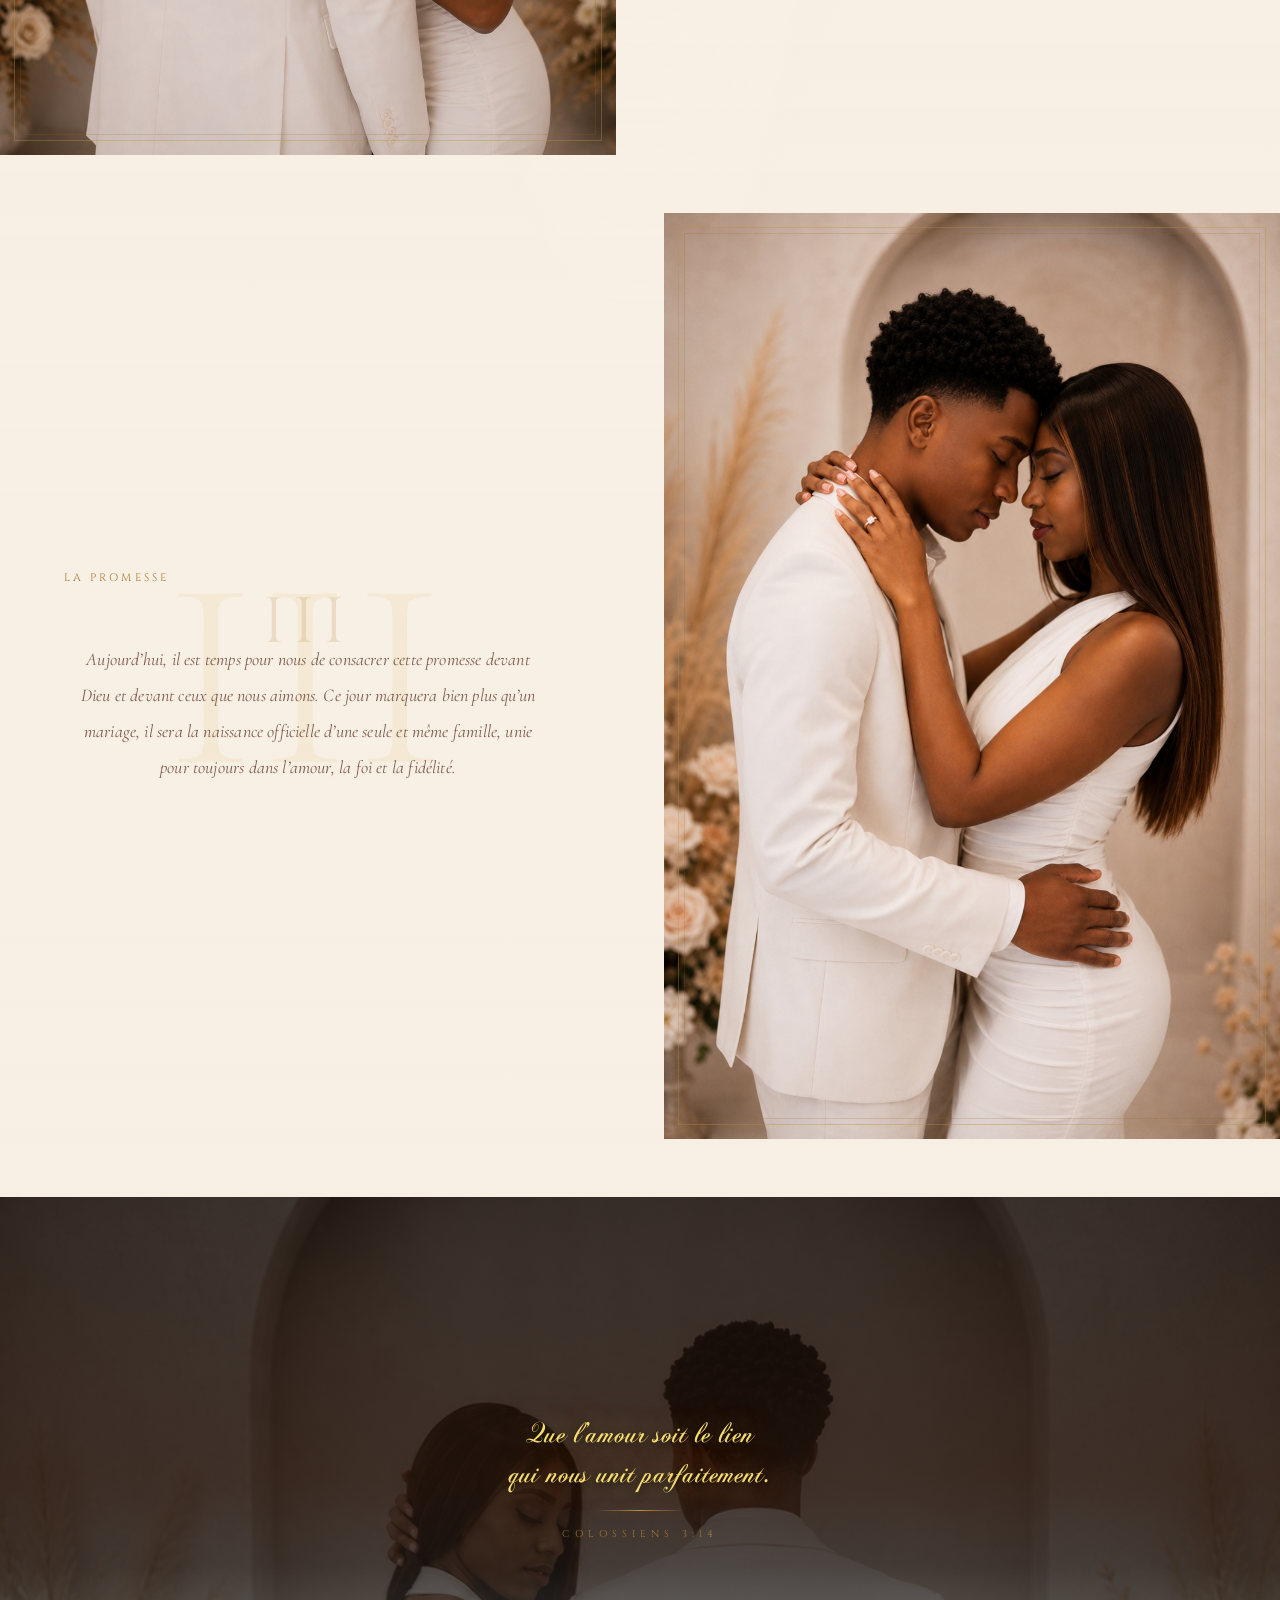
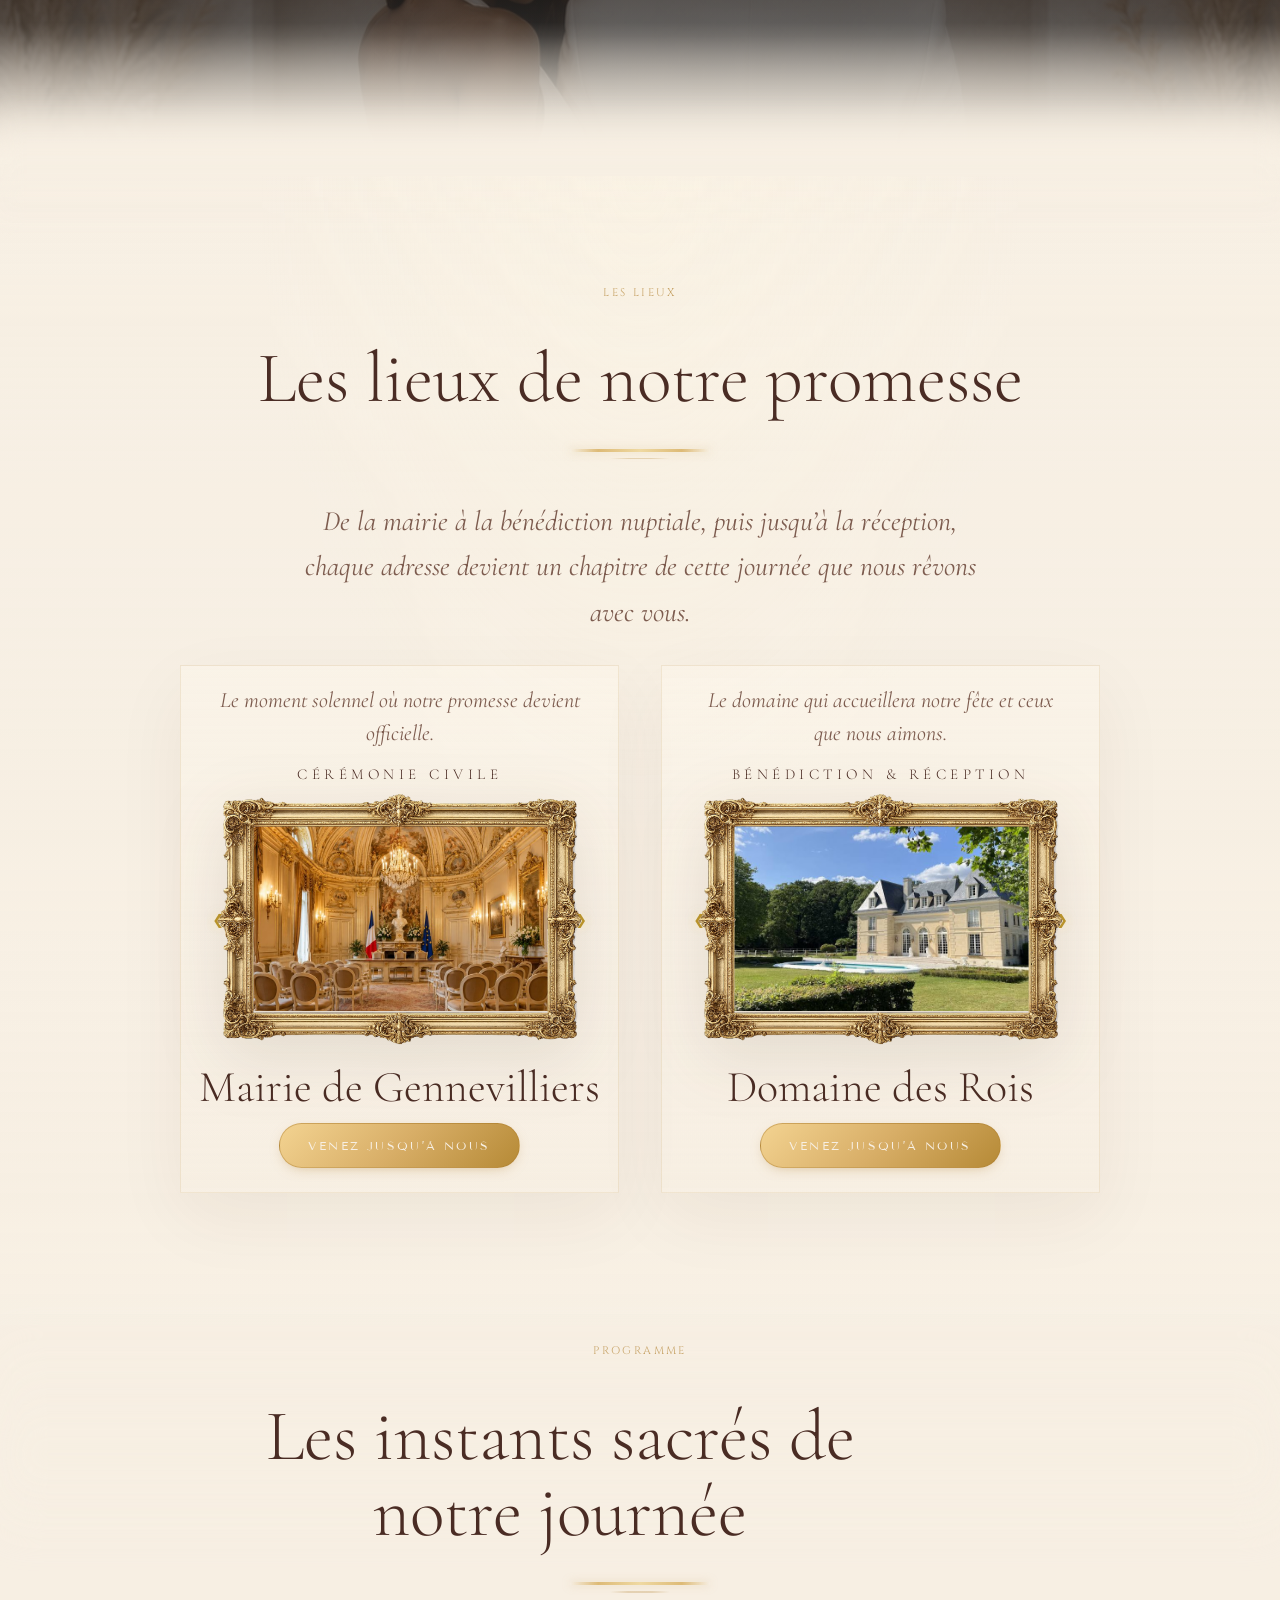
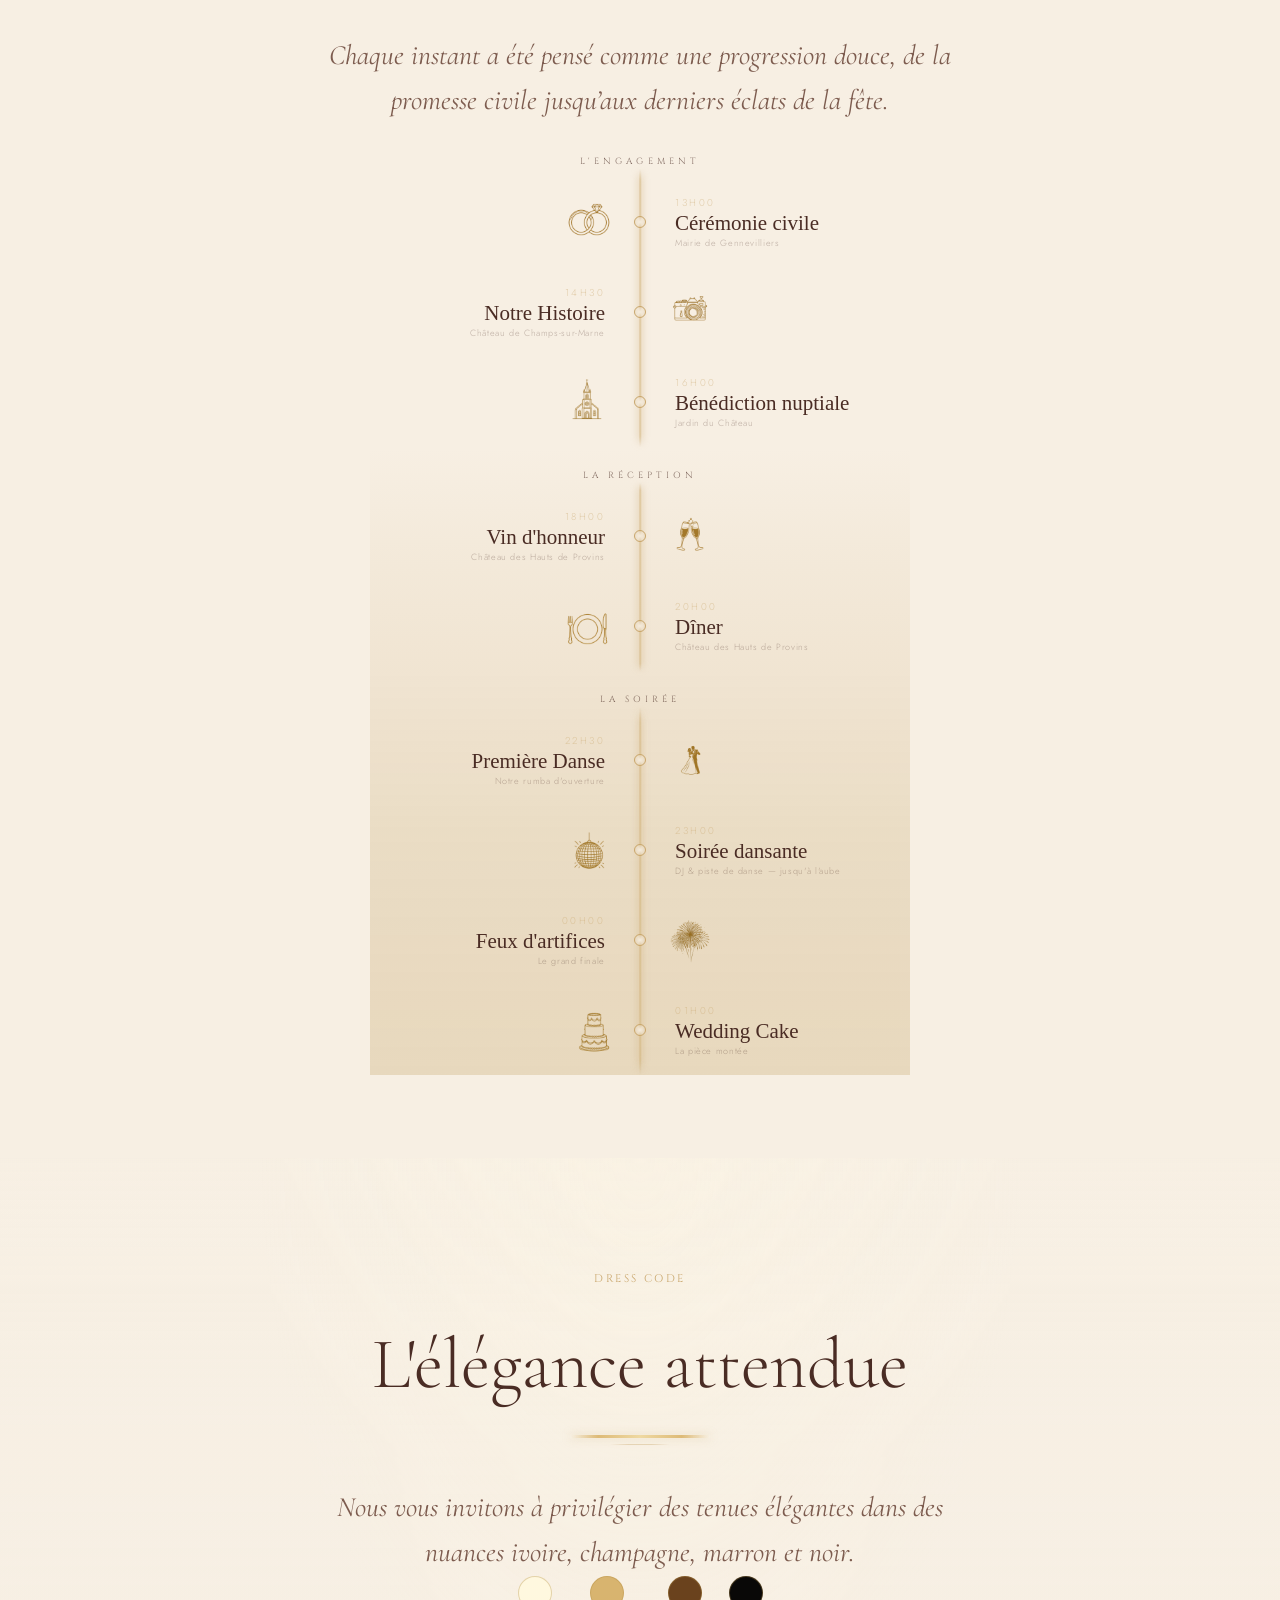
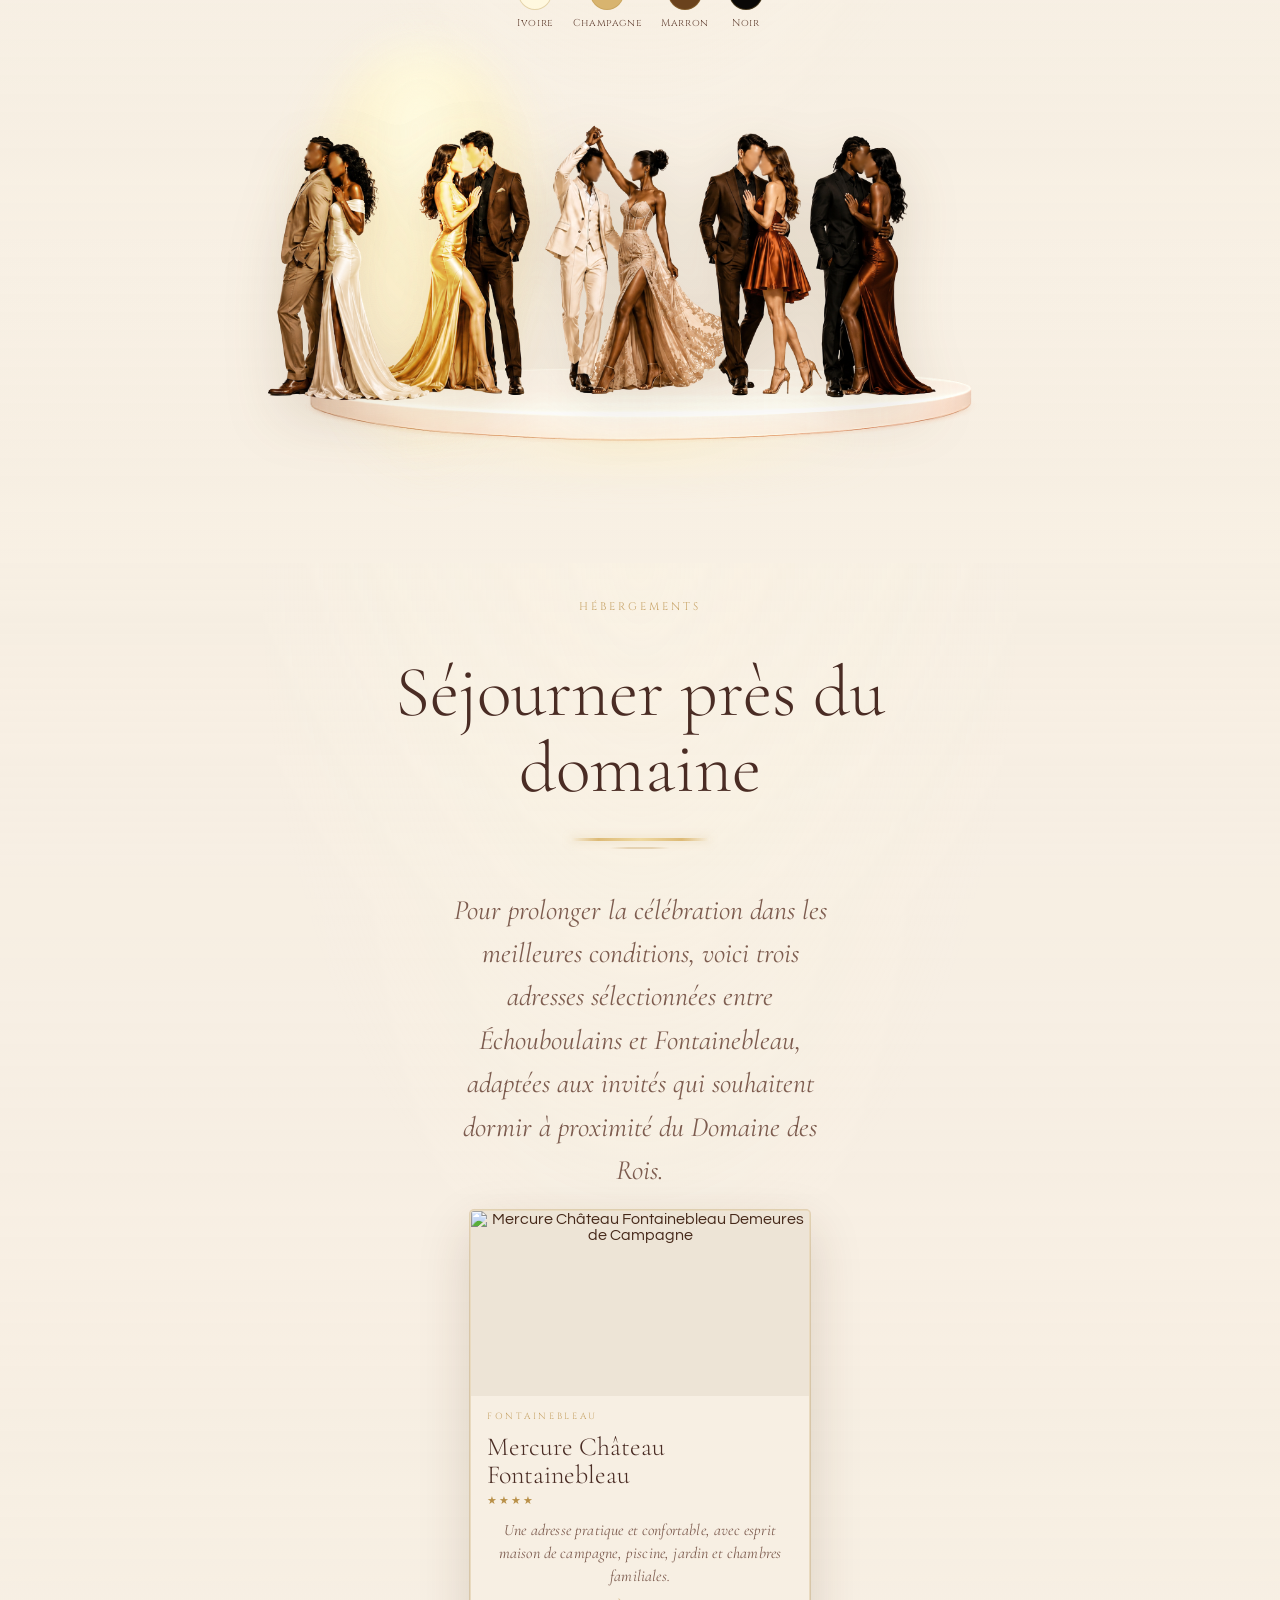
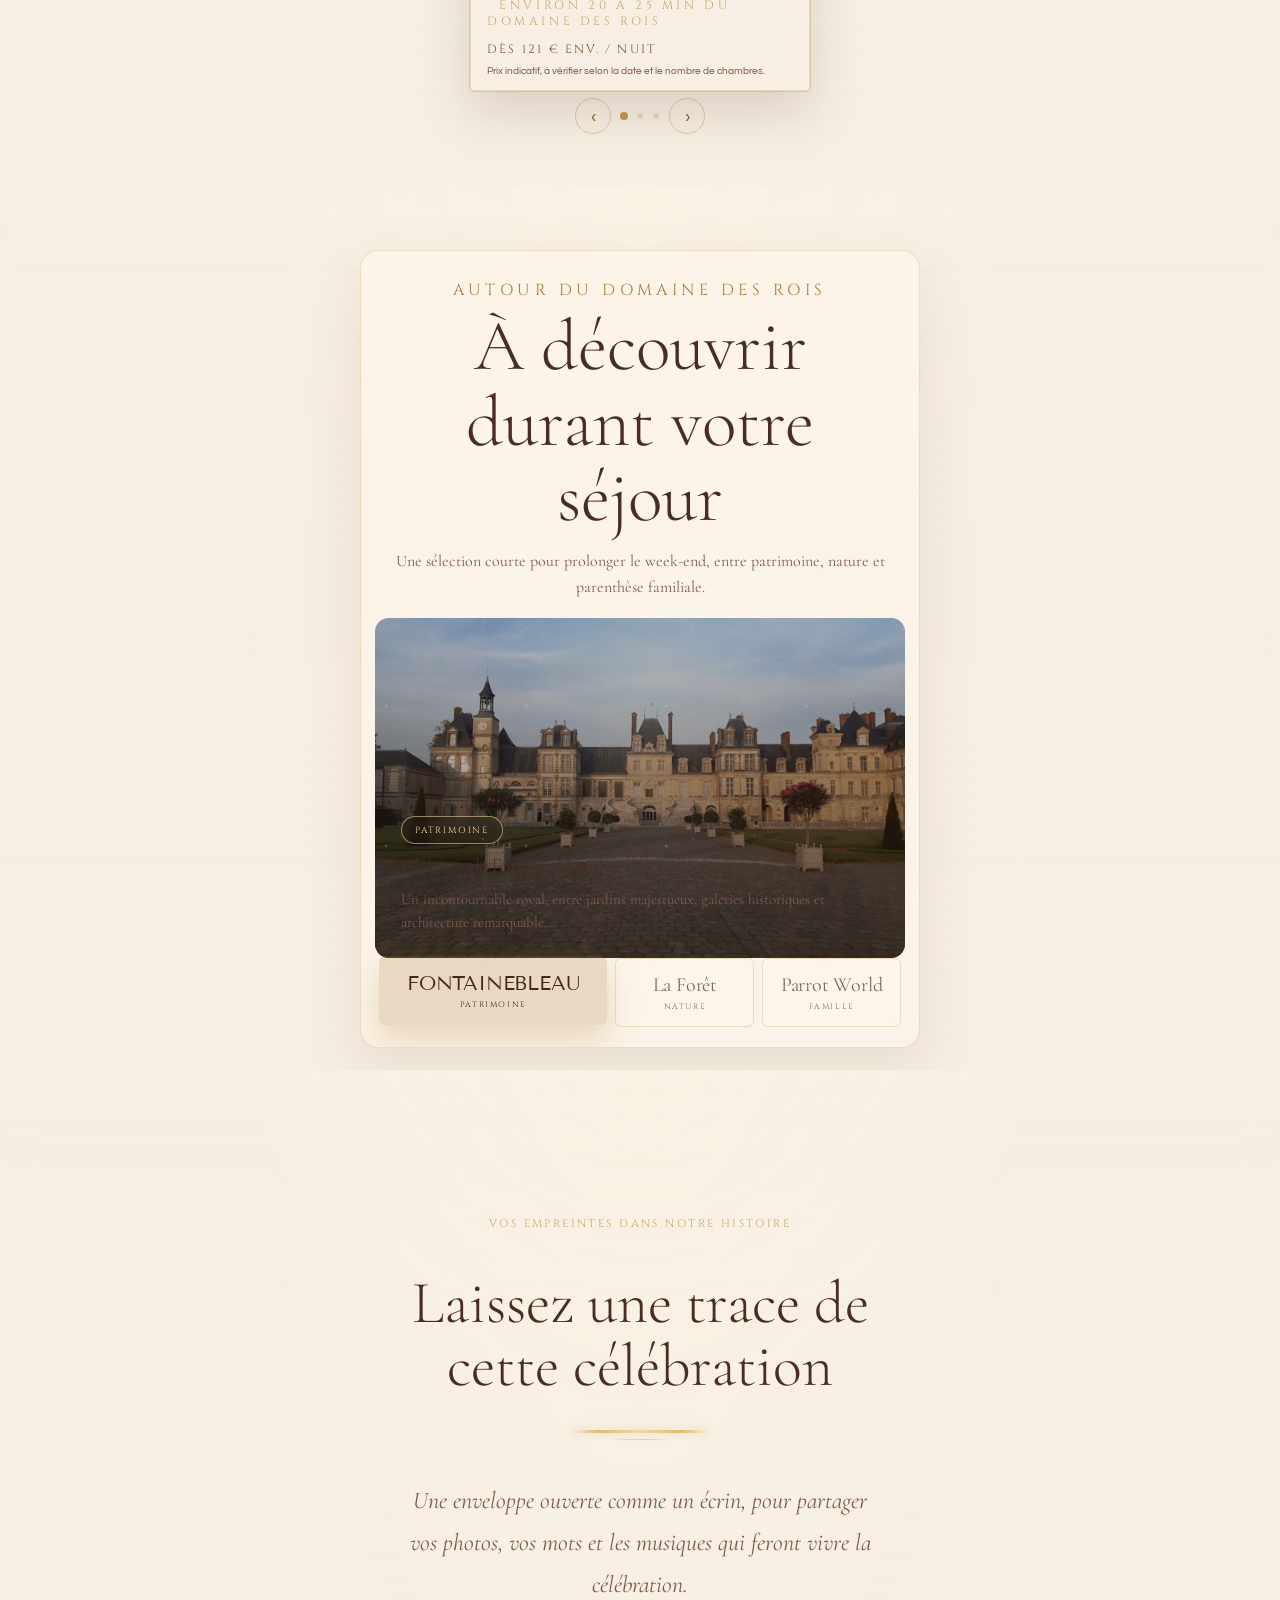
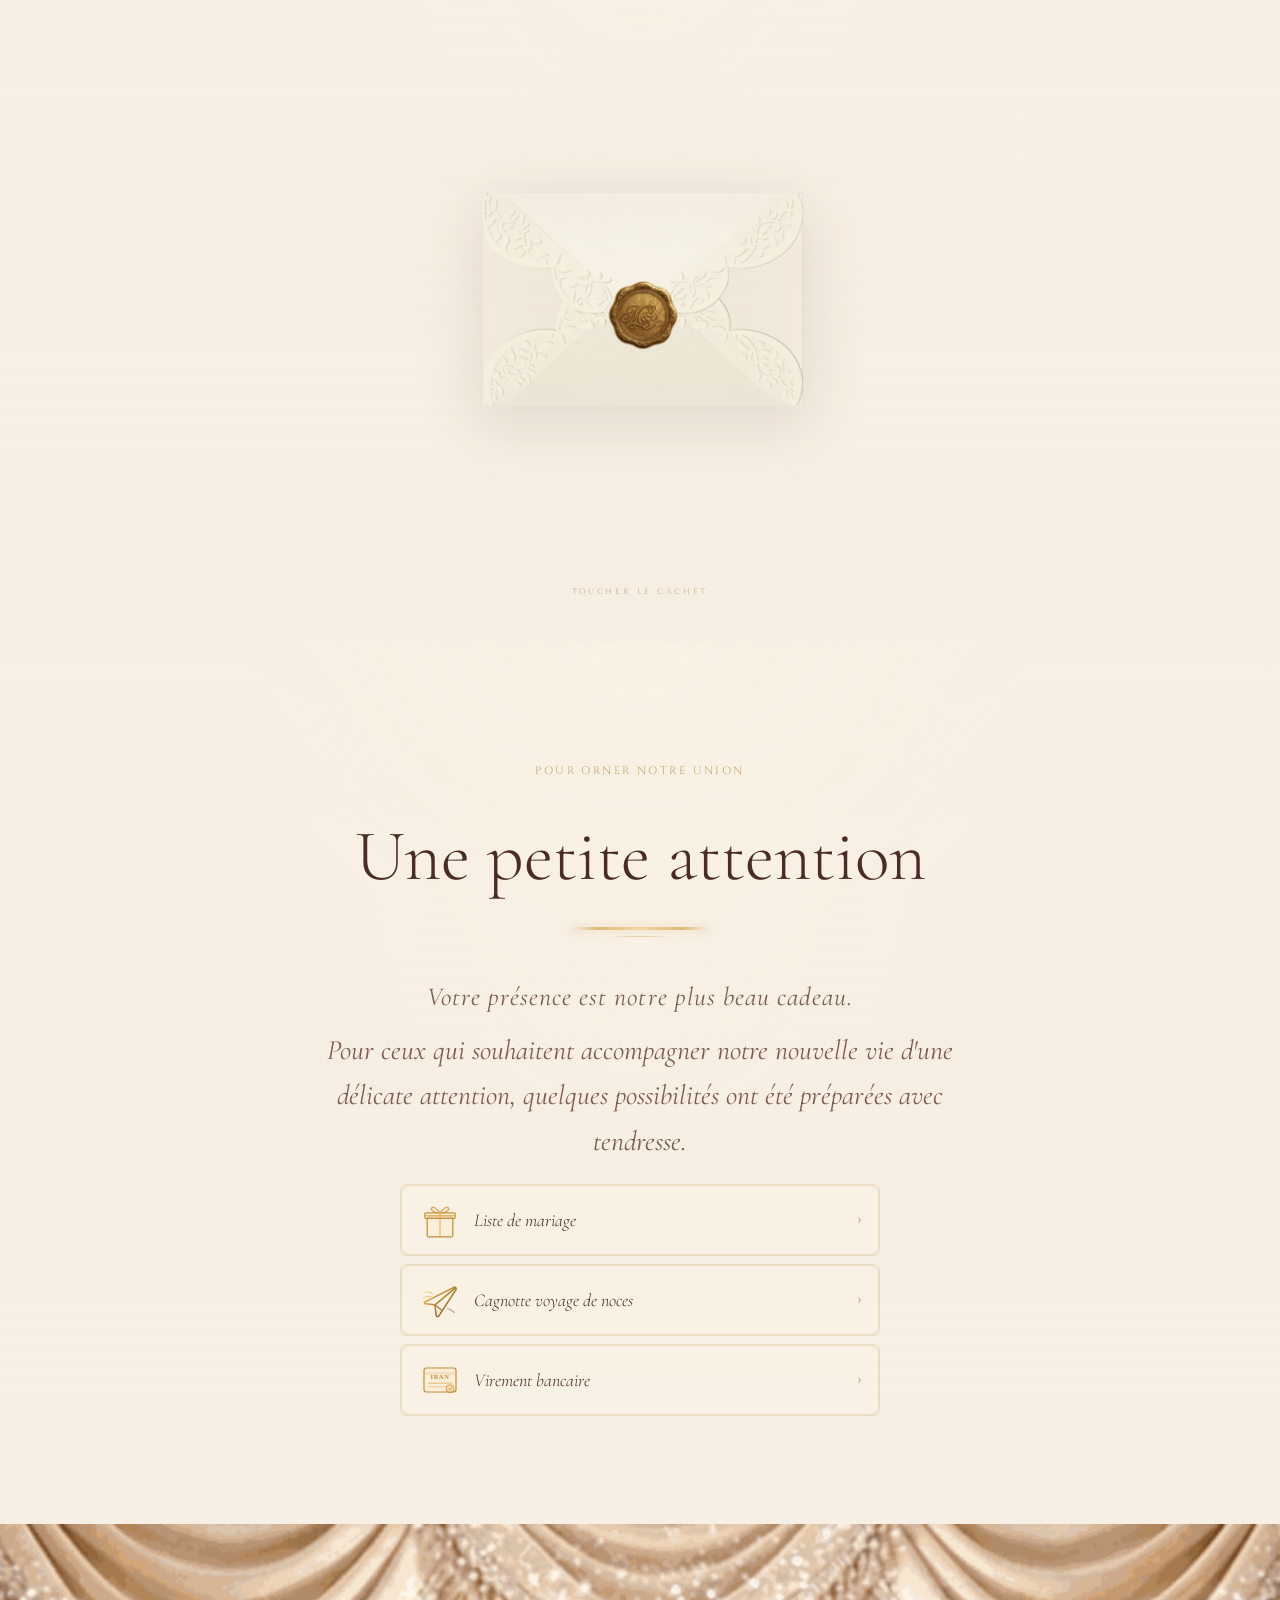
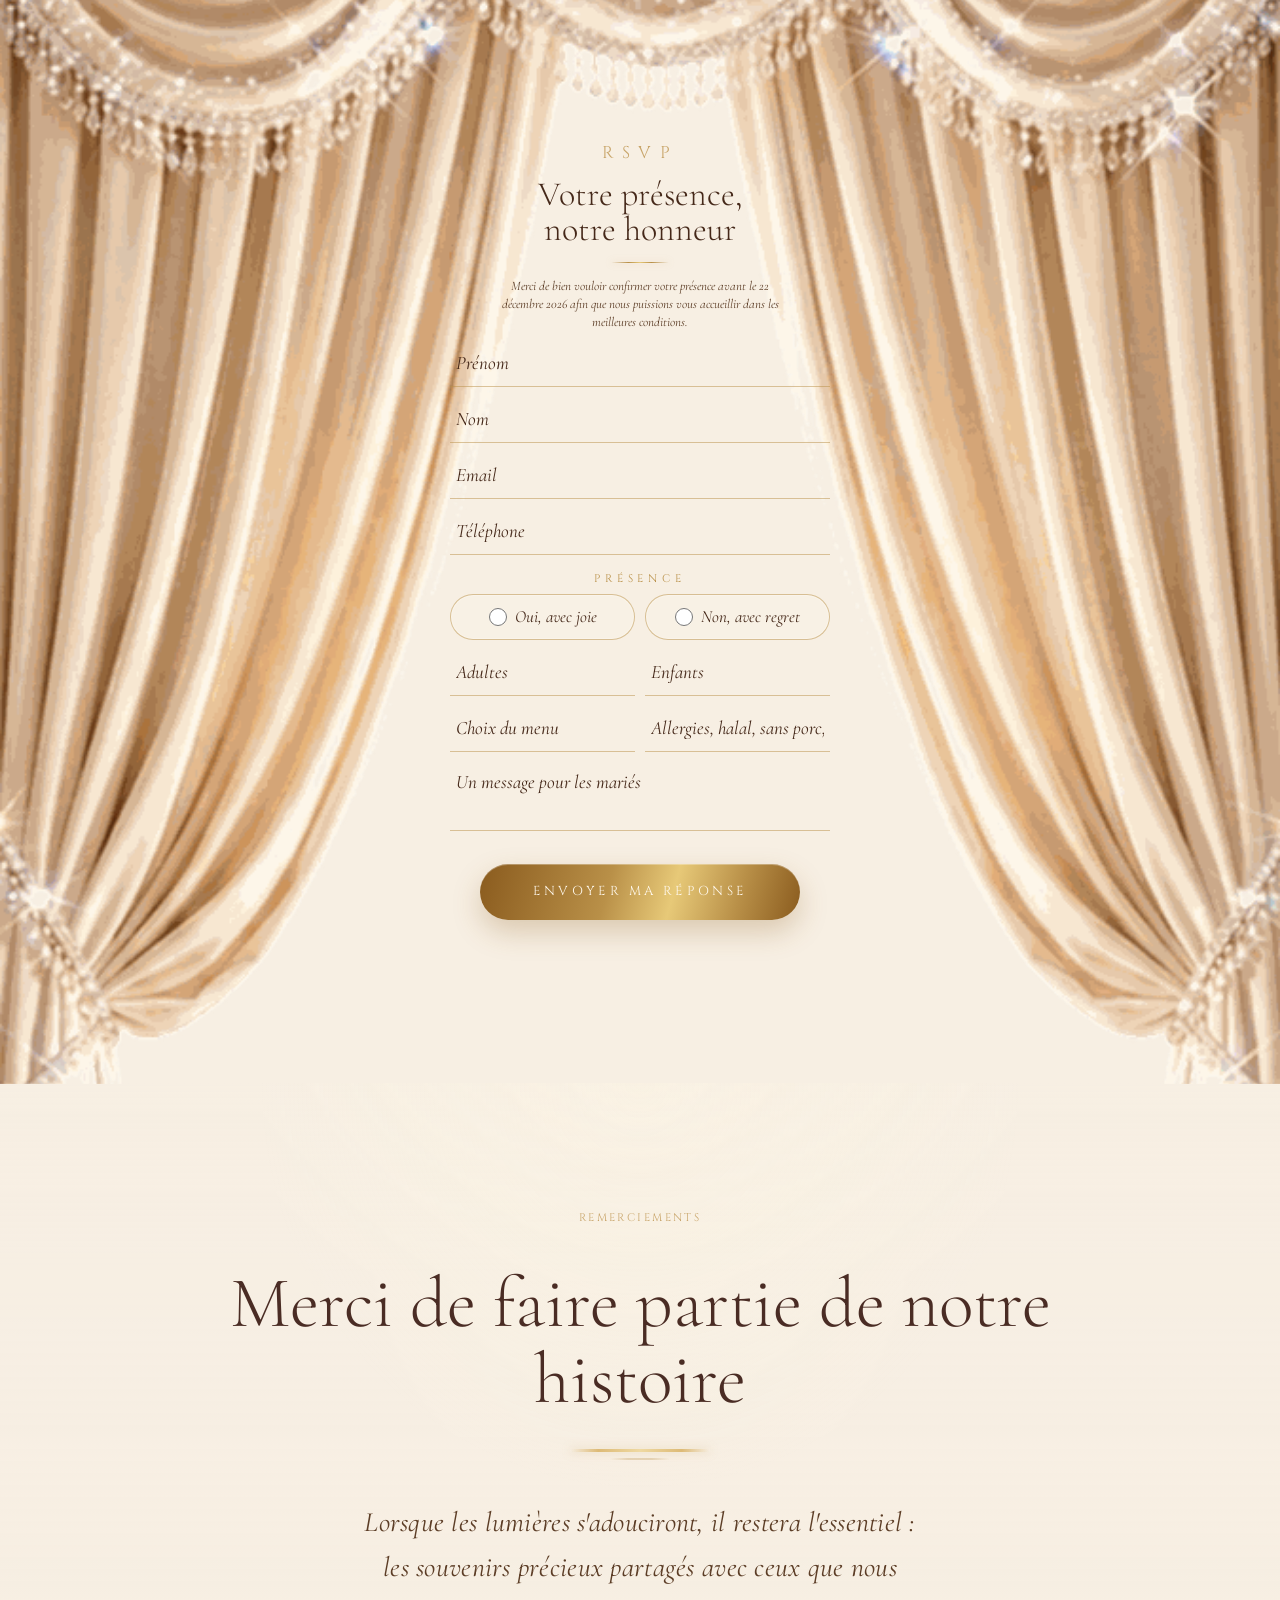
==== commit 0e10327d: "Fix hero shimmer, text readability and particle density - lockShimmer: replace CSS animation (blocke" ====
--- a/index.html
+++ b/index.html
@@ -445,13 +445,13 @@
   display:block!important;
   text-align:center!important;
   box-sizing:border-box!important;
-  background:linear-gradient(90deg,#9d7027 0%,#f9e7a9 18%,#b88a3a 32%,#fff4bf 48%,#b88a3a 62%,#f6dc8e 78%,#9d7027 100%)!important;
-  background-size:260% 100%!important;
+  background-image:linear-gradient(90deg,#9d7027 0%,#f9e7a9 18%,#b88a3a 32%,#fff4bf 48%,#b88a3a 62%,#f6dc8e 78%,#9d7027 100%)!important;
+  background-size:200% 100%!important;
   -webkit-background-clip:text!important;
   background-clip:text!important;
   color:transparent!important;
   -webkit-text-fill-color:transparent!important;
-  animation:eventiaShimmerInfinite 4.8s linear infinite!important;
+  animation:eventiaHeroShimmer 2.4s ease-in-out infinite alternate!important;
   will-change:background-position!important;
 }
 /* Prénoms finale : centrés, même shimmer */
@@ -460,16 +460,19 @@
   text-align:center!important;
   margin:0 auto!important;
   width:100%!important;
-  background:linear-gradient(90deg,#9d7027 0%,#f9e7a9 18%,#b88a3a 32%,#fff4bf 48%,#b88a3a 62%,#f6dc8e 78%,#9d7027 100%)!important;
-  background-size:260% 100%!important;
+  background-image:linear-gradient(90deg,#9d7027 0%,#f9e7a9 18%,#b88a3a 32%,#fff4bf 48%,#b88a3a 62%,#f6dc8e 78%,#9d7027 100%)!important;
+  background-size:200% 100%!important;
   -webkit-background-clip:text!important;
   background-clip:text!important;
   color:transparent!important;
   -webkit-text-fill-color:transparent!important;
-  animation:eventiaShimmerInfinite 4.8s linear infinite!important;
+  animation:eventiaHeroShimmer 2.4s ease-in-out infinite alternate!important;
   will-change:background-position!important;
 }
-@keyframes eventiaShimmerInfinite{0%{background-position:260% 50%}100%{background-position:-260% 50%}}
+@keyframes eventiaHeroShimmer{0%{background-position:0% 50%}100%{background-position:100% 50%}}
+/* Phrase sous les prénoms : remontée et lisible */
+#hero .h-q-wrap{top:72%!important;}
+#hero .h-q1,#hero .h-q2{color:rgba(245,228,180,.94)!important;text-shadow:0 1px 10px rgba(0,0,0,.62),0 0 18px rgba(0,0,0,.22)!important;}
 
 /* Hero intro text: taille +15%, centré */
 #hero .h-intro,#txt-intro{font-size:clamp(8px,1.9vw,16px)!important;text-align:center!important;}
@@ -1102,14 +1105,7 @@
     });
   });
 
-  /* fallback shimmer Safari : redémarre l'animation si le navigateur la fige */
-  setInterval(function(){
-    document.querySelectorAll('.h-names,.final-h-names').forEach(function(el){
-      el.style.animationName = 'none';
-      void el.offsetWidth;
-      el.style.animationName = 'eventiaShimmerInfinite';
-    });
-  }, 12000);
+  /* shimmer géré par rAF dans lockShimmer — pas de restart CSS nécessaire */
 
   /* ICS correct */
   function buildICS(){
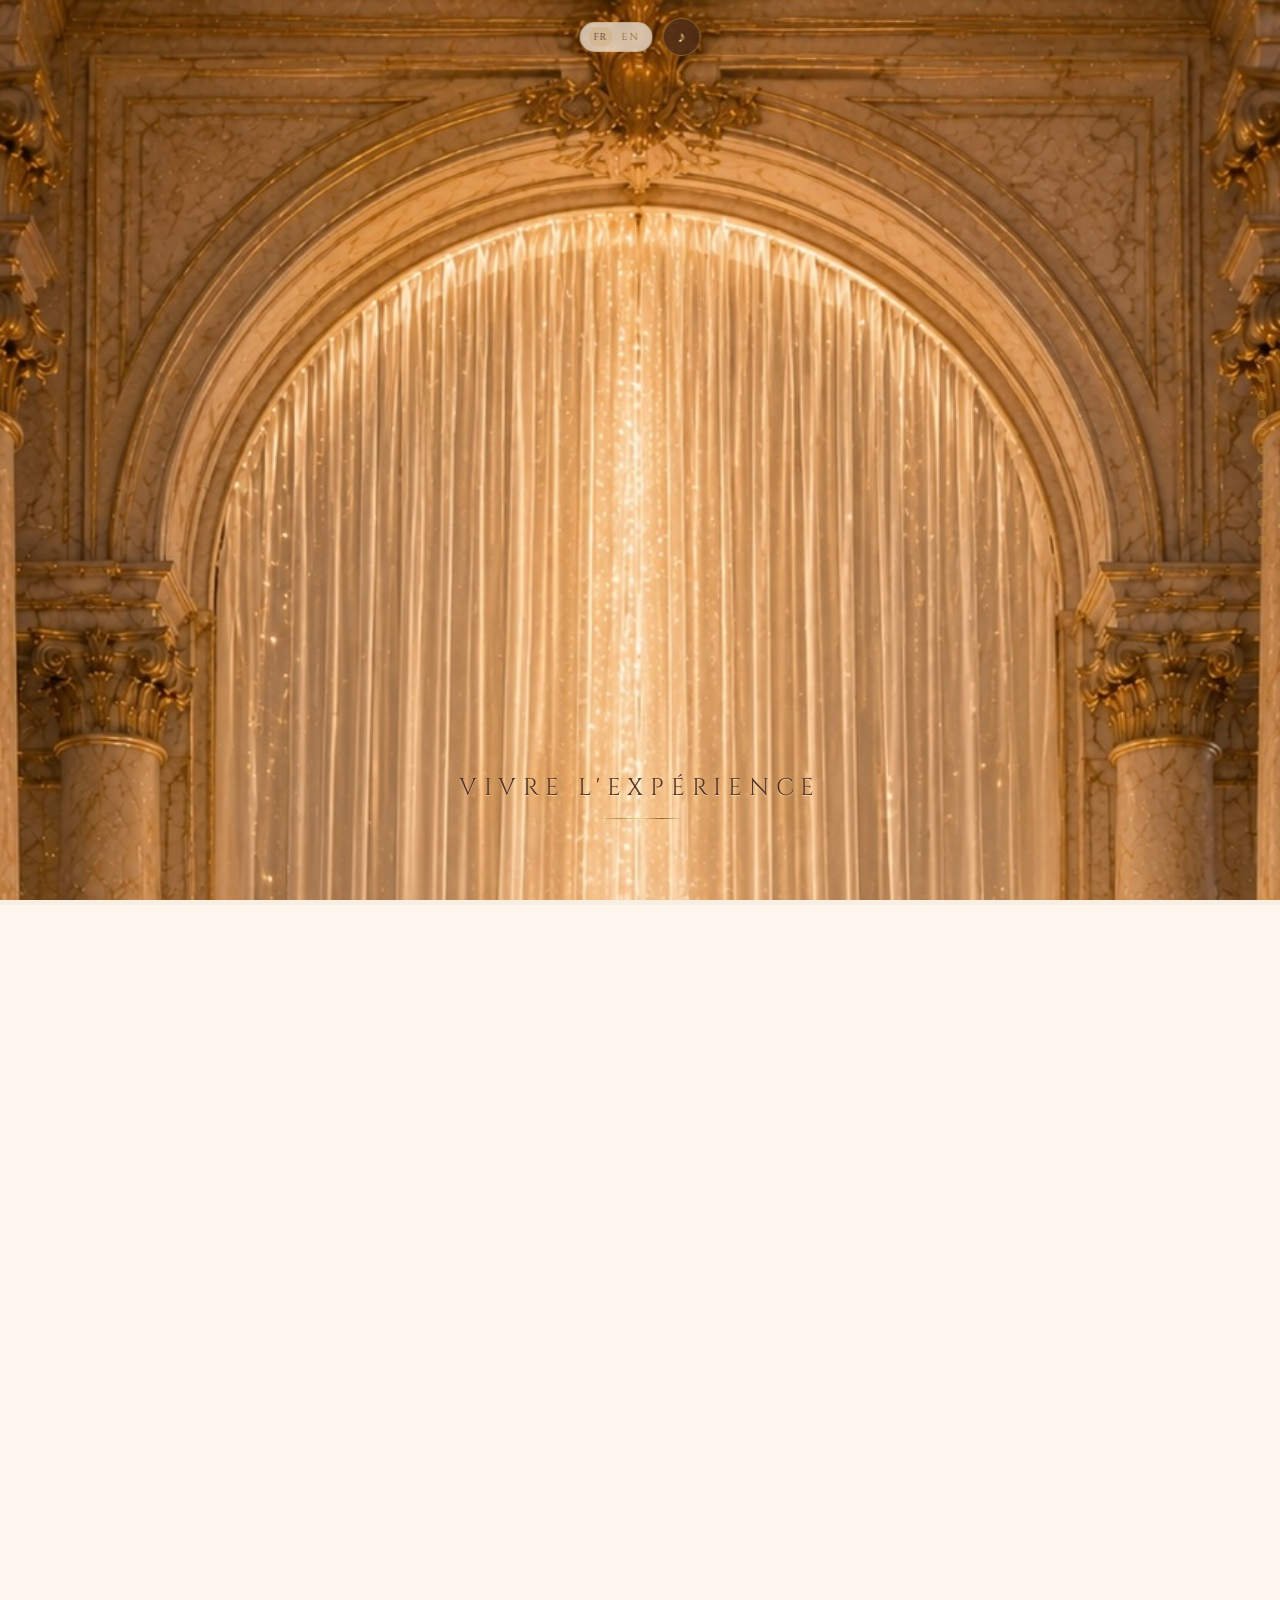
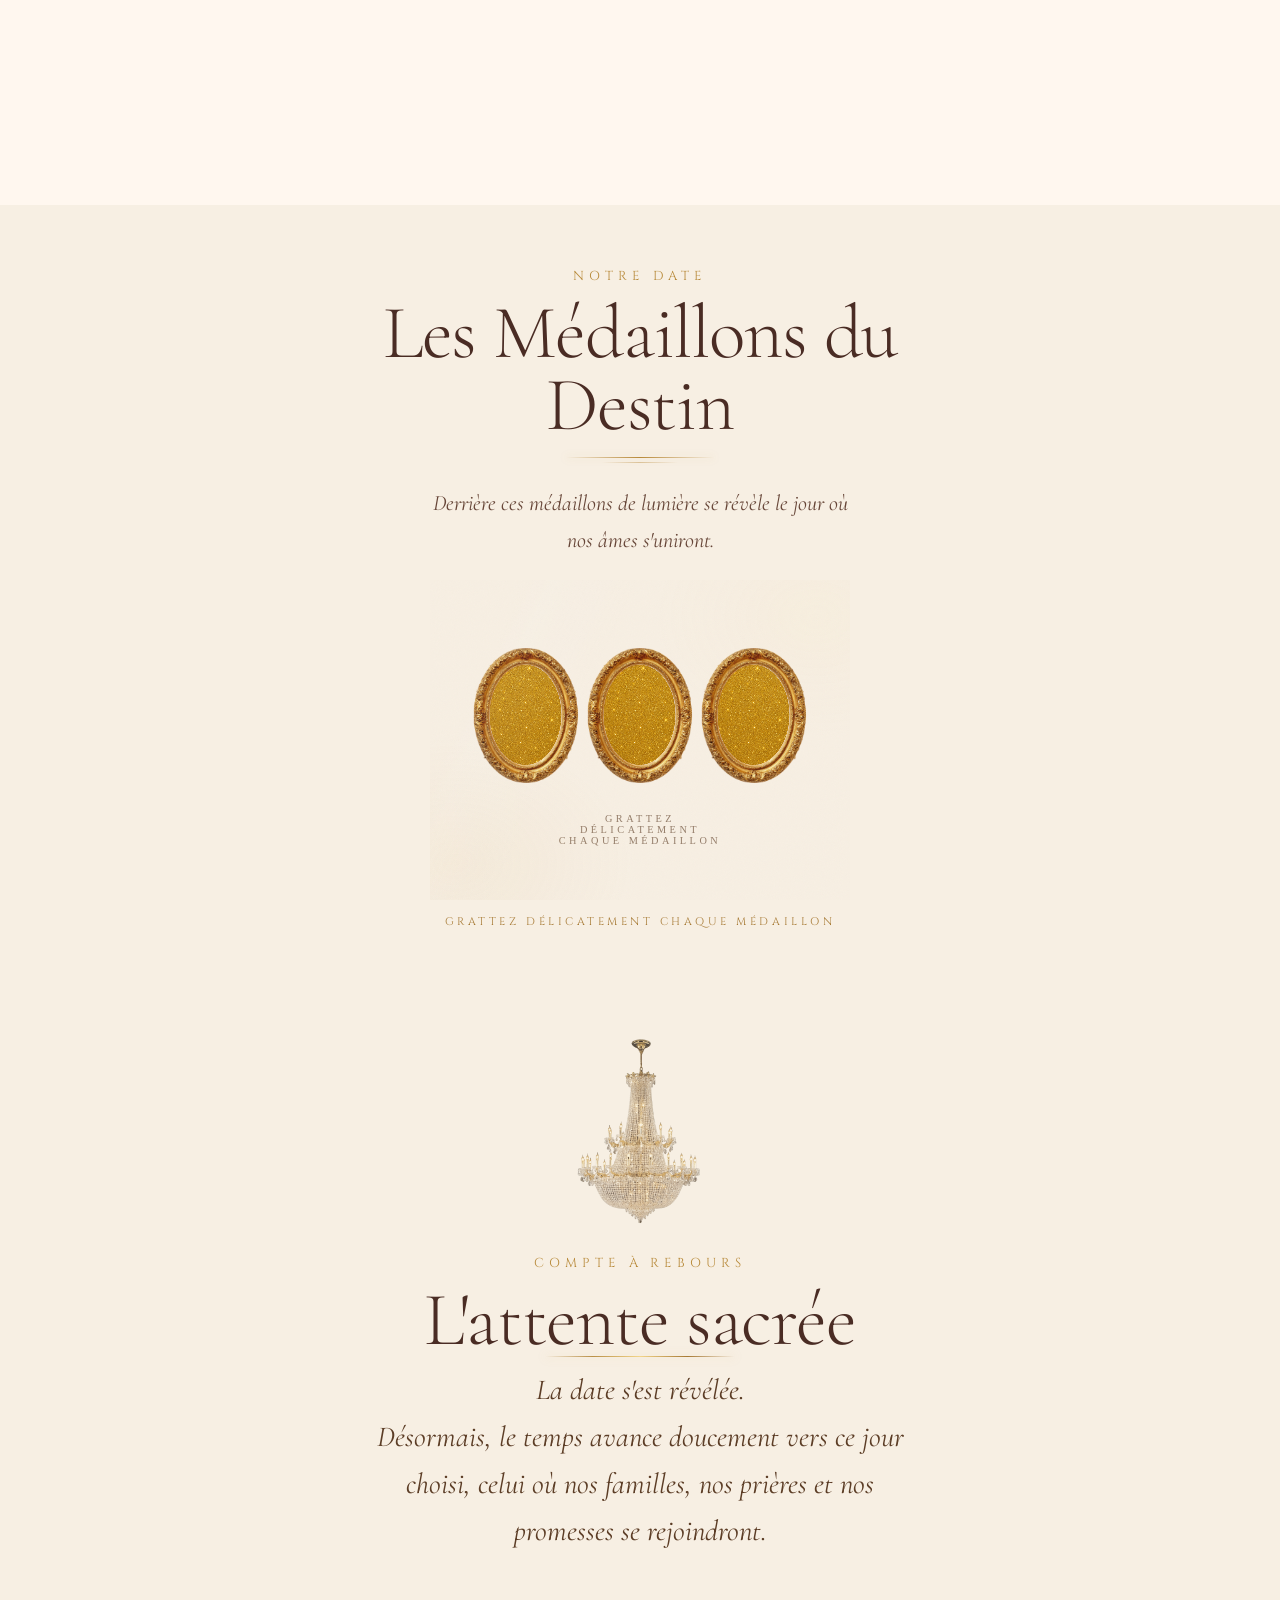
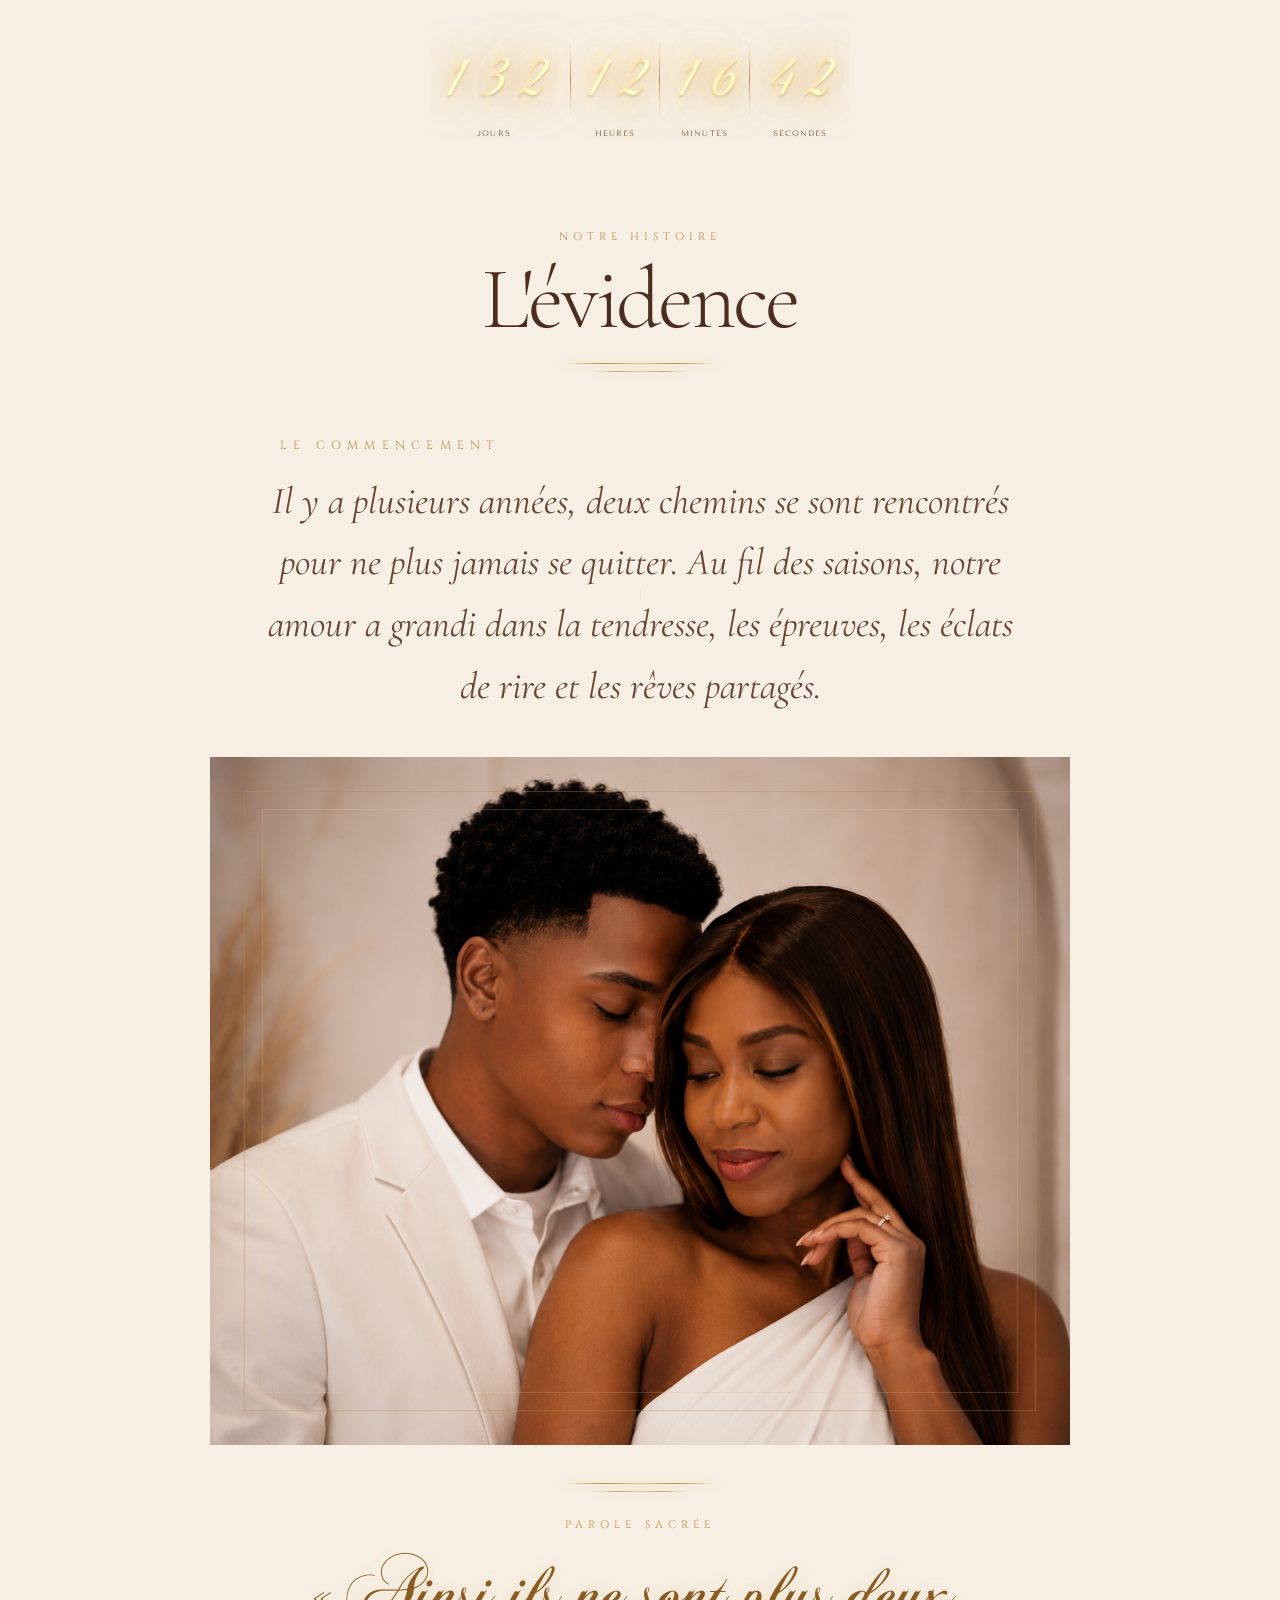
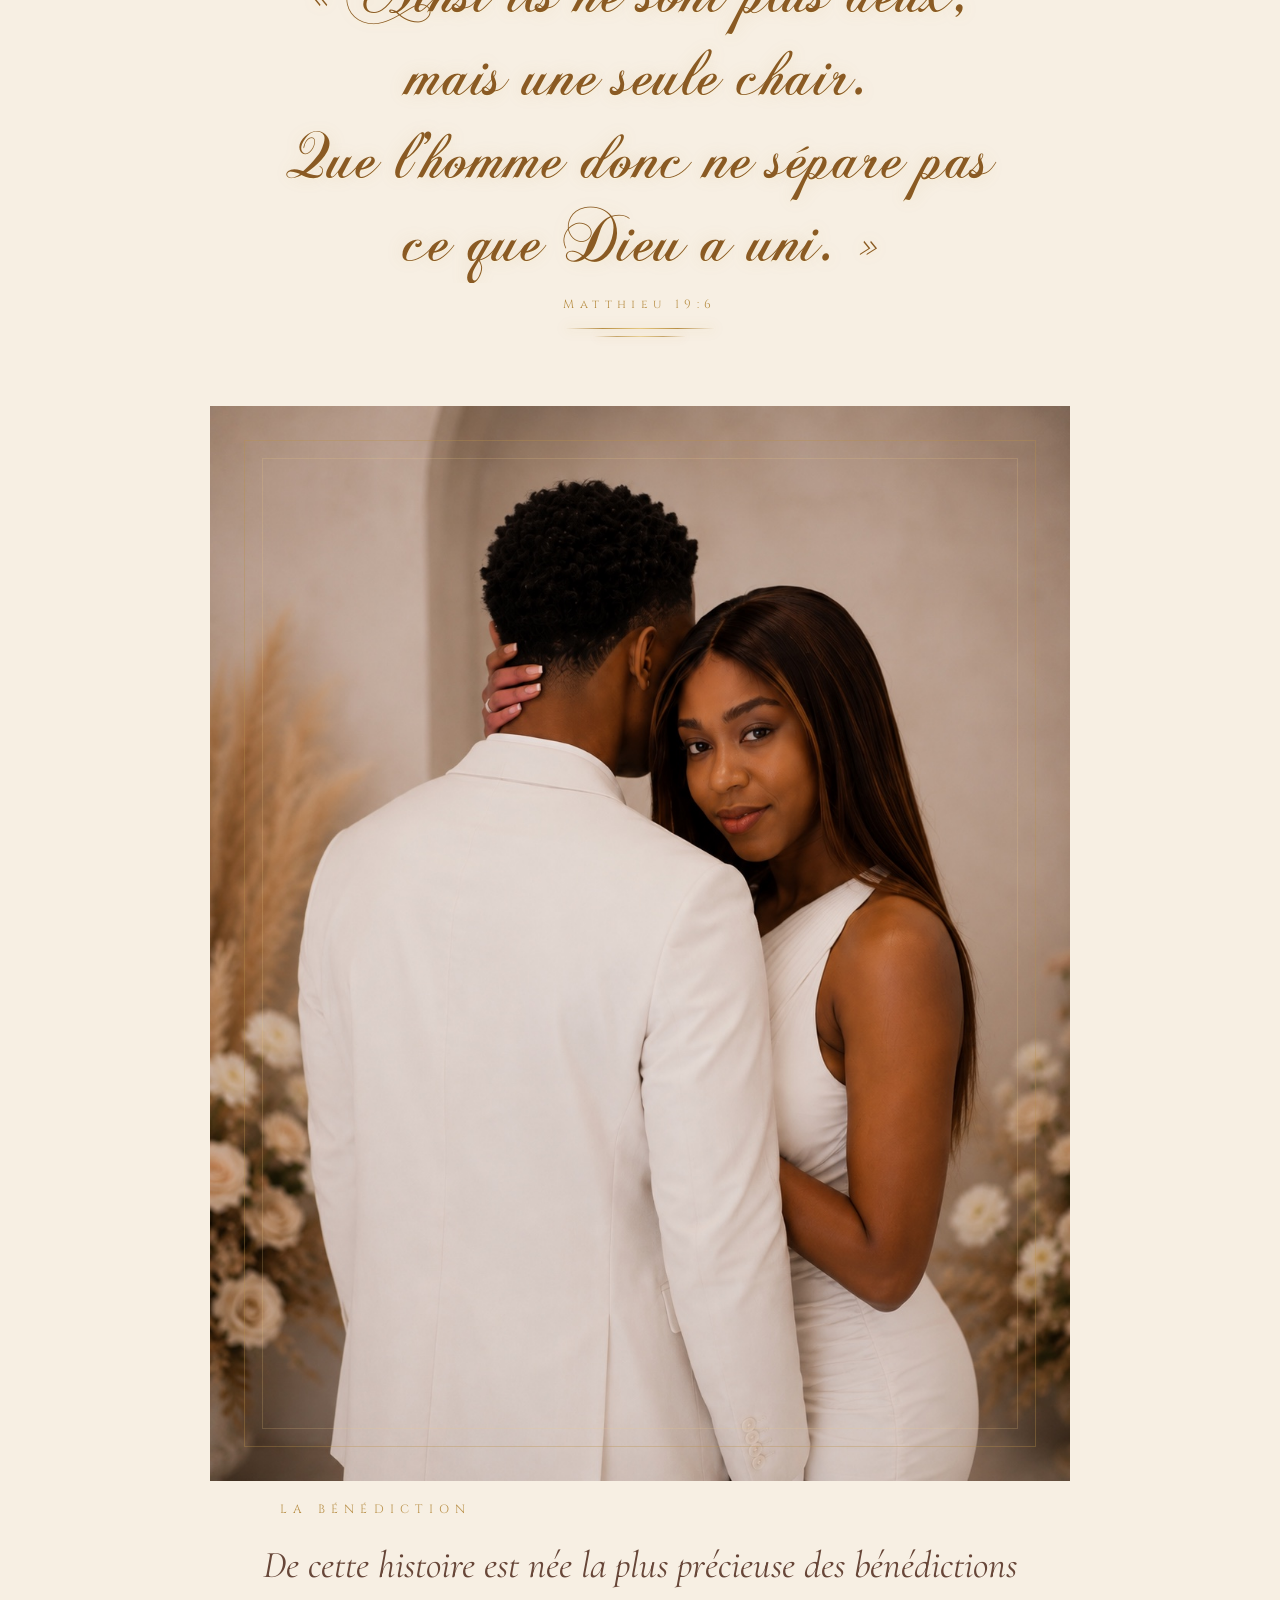
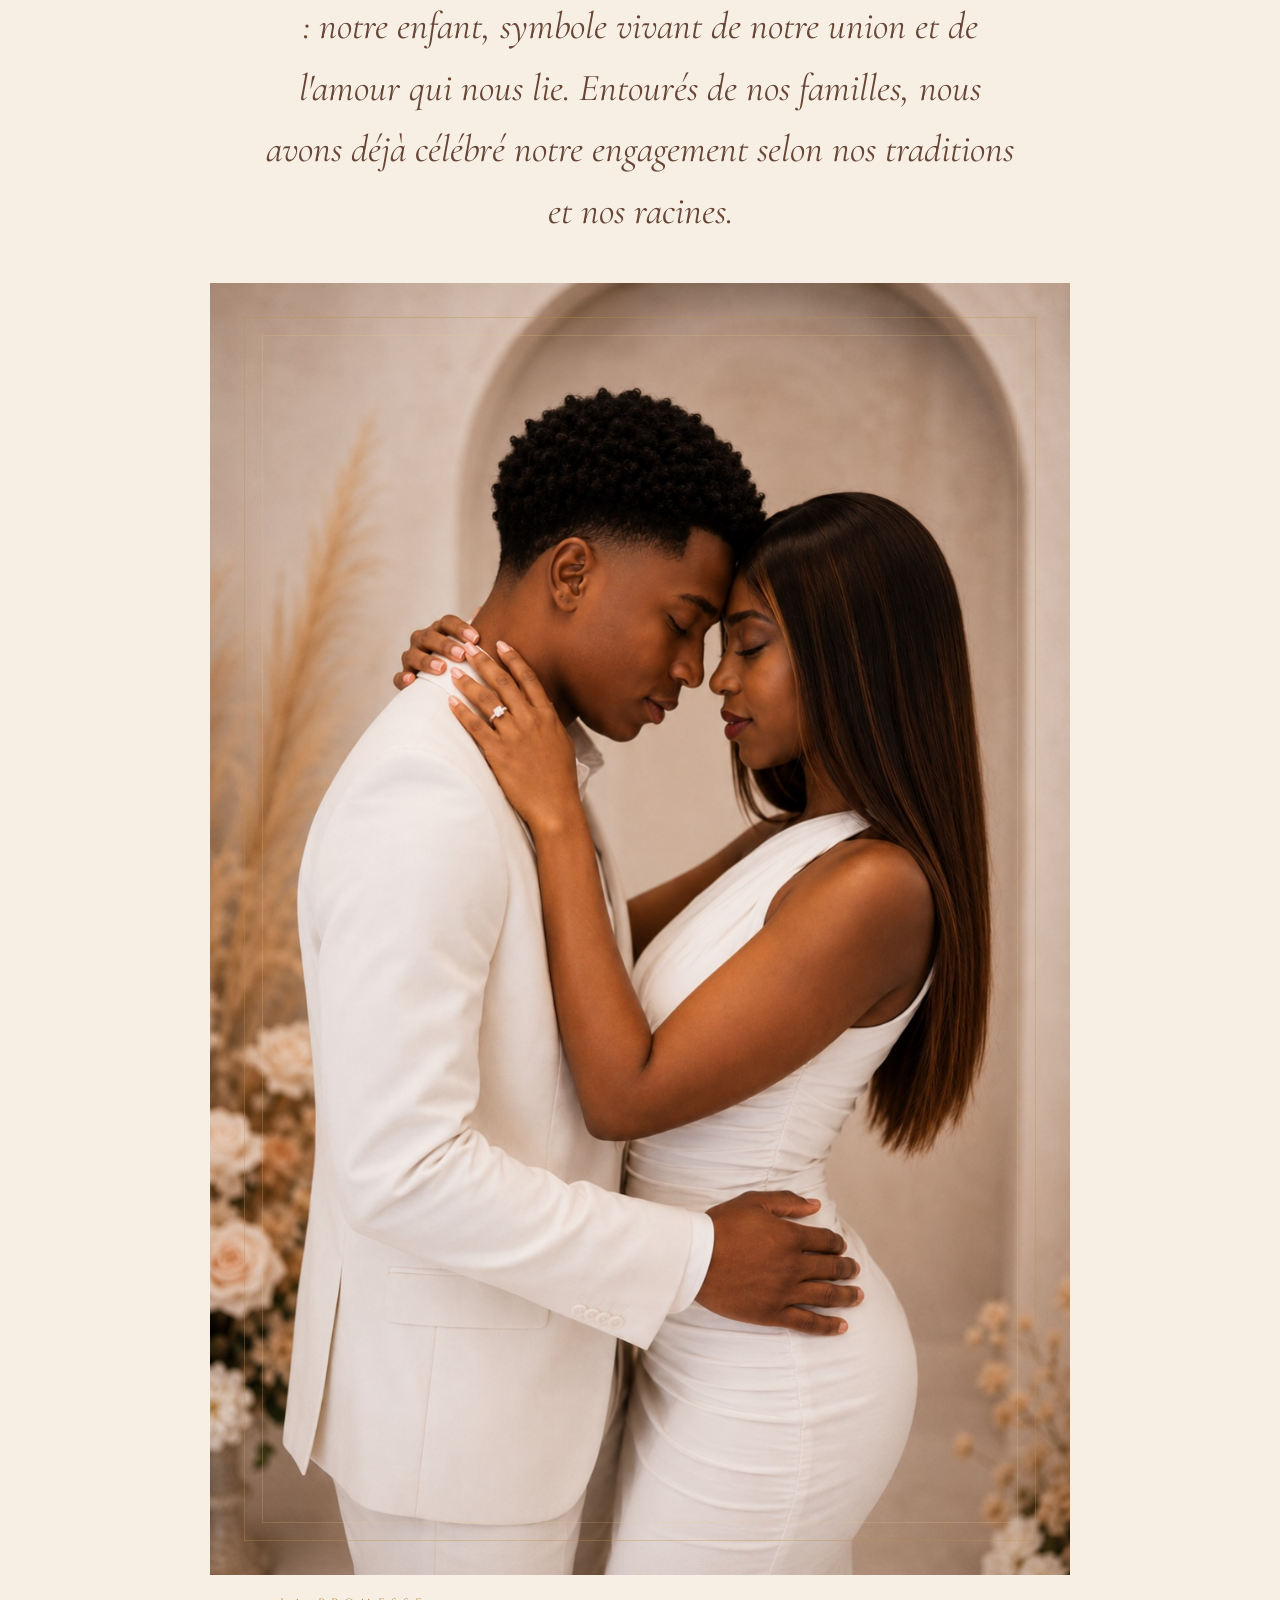
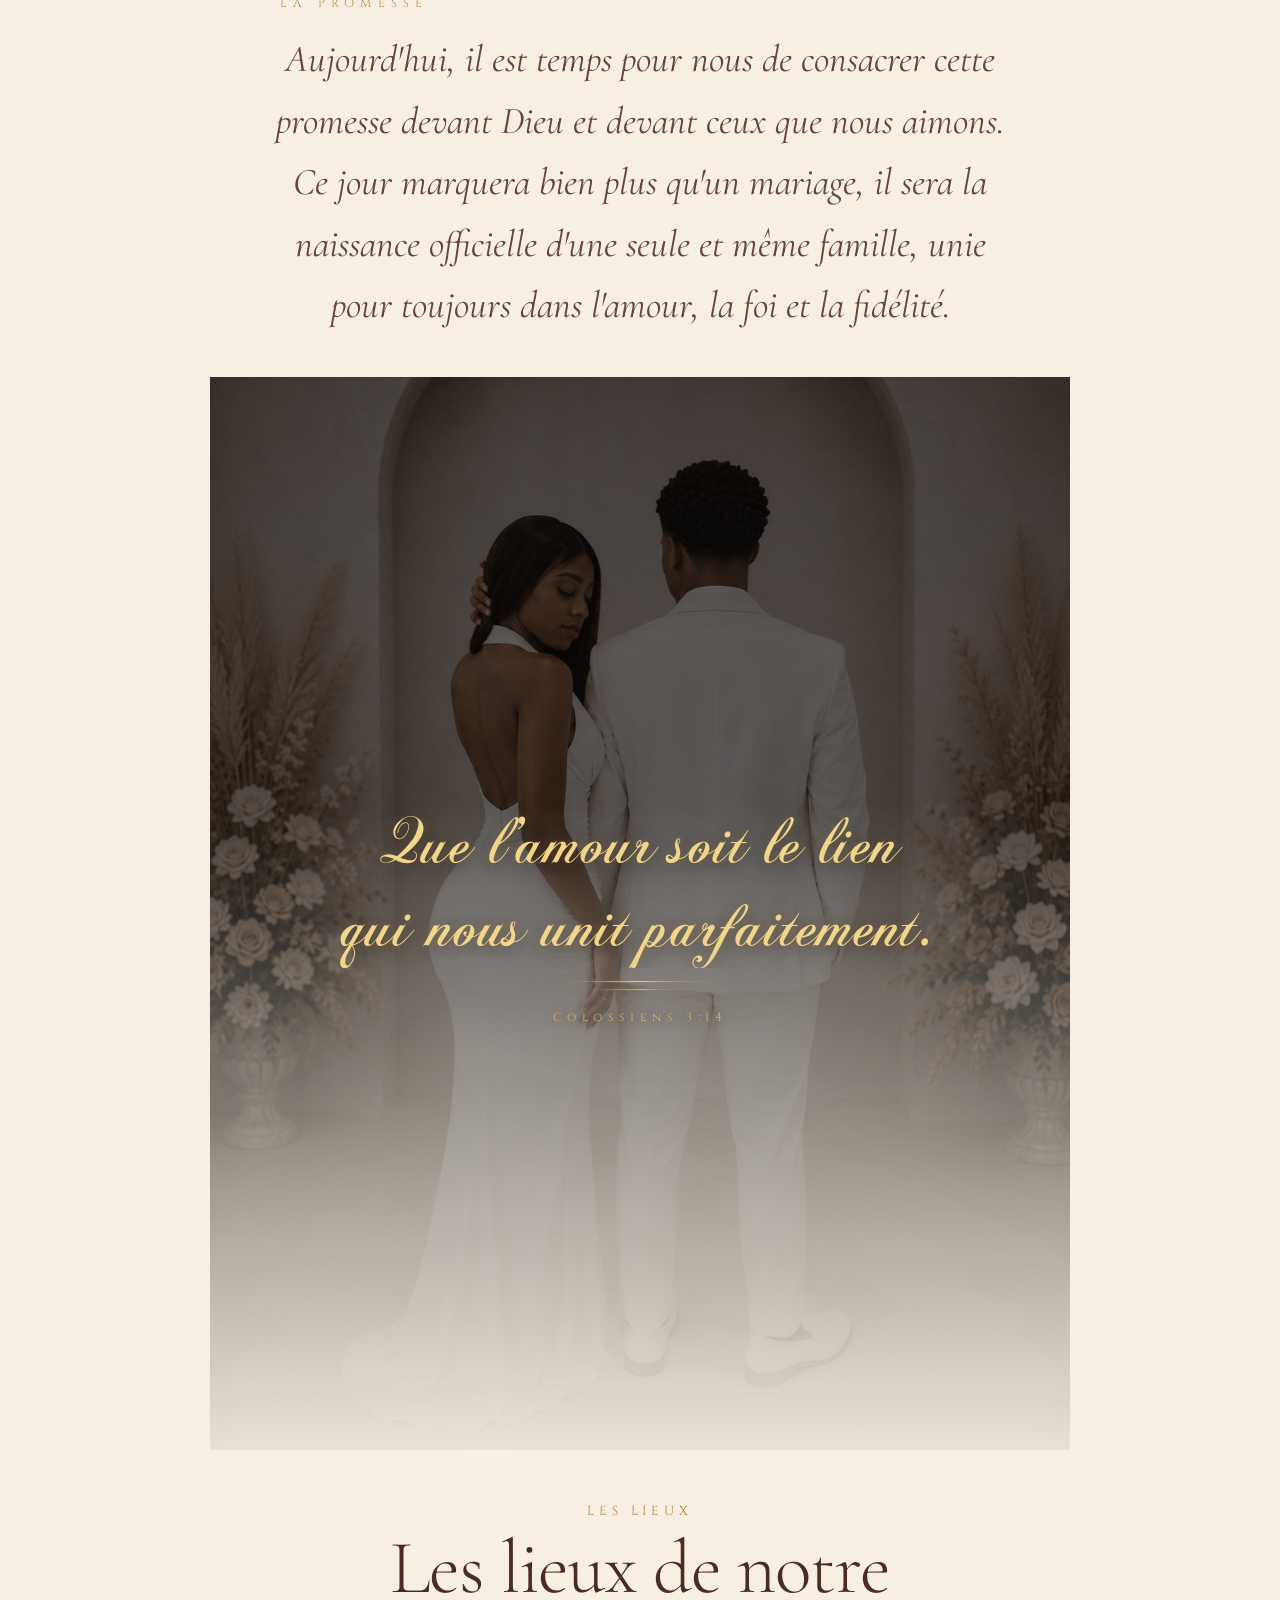
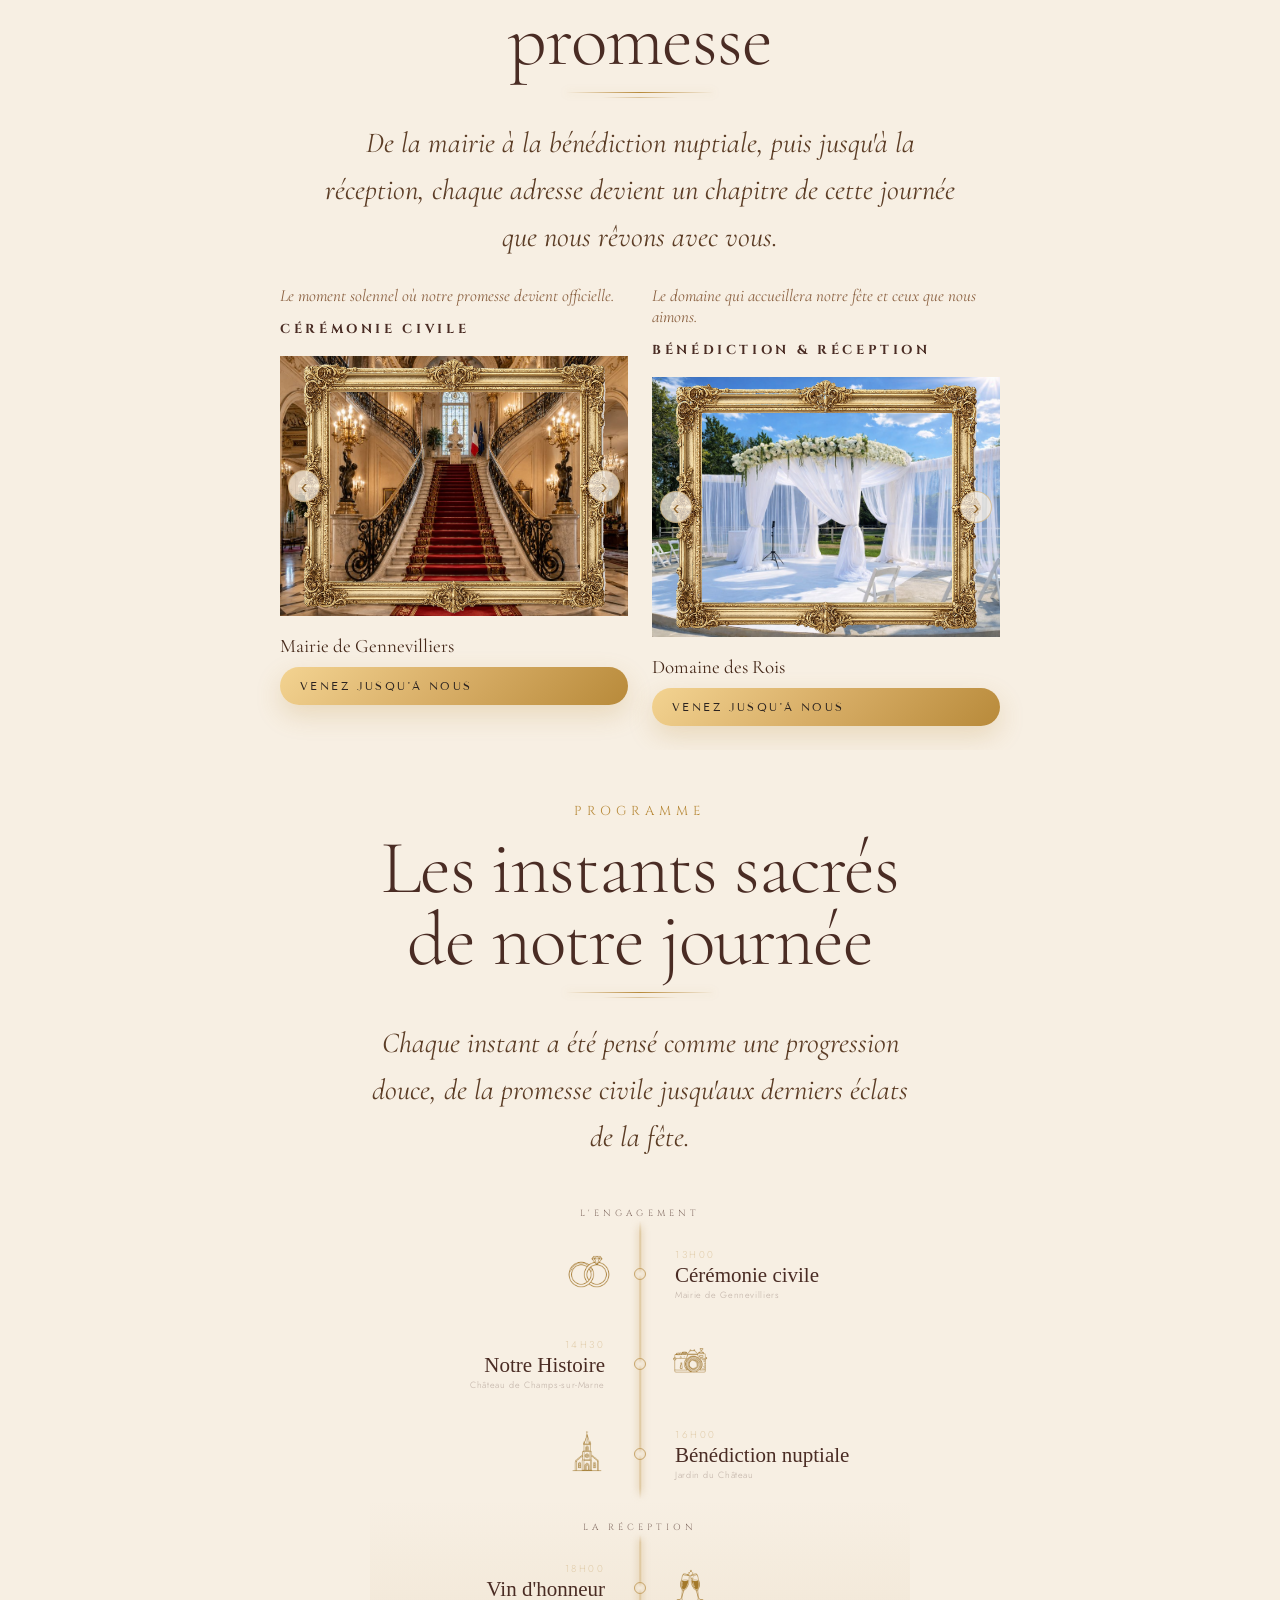
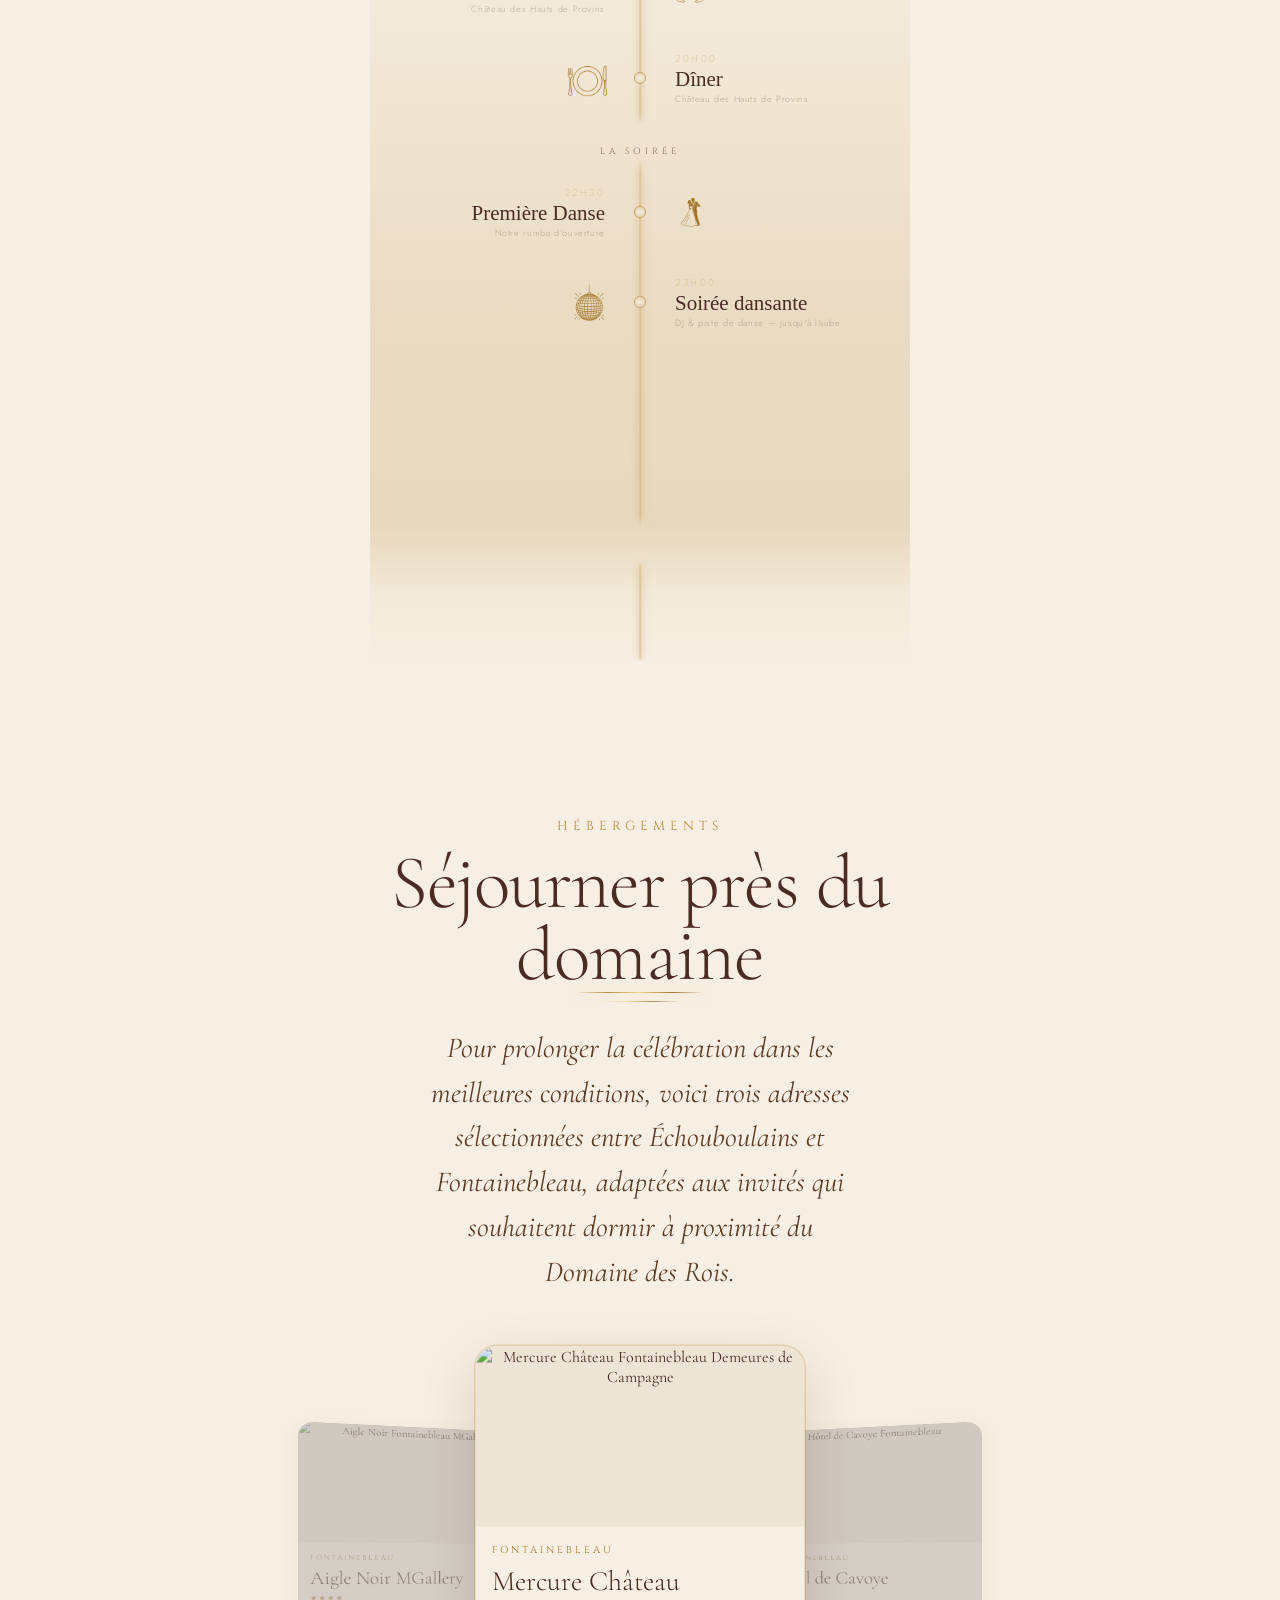
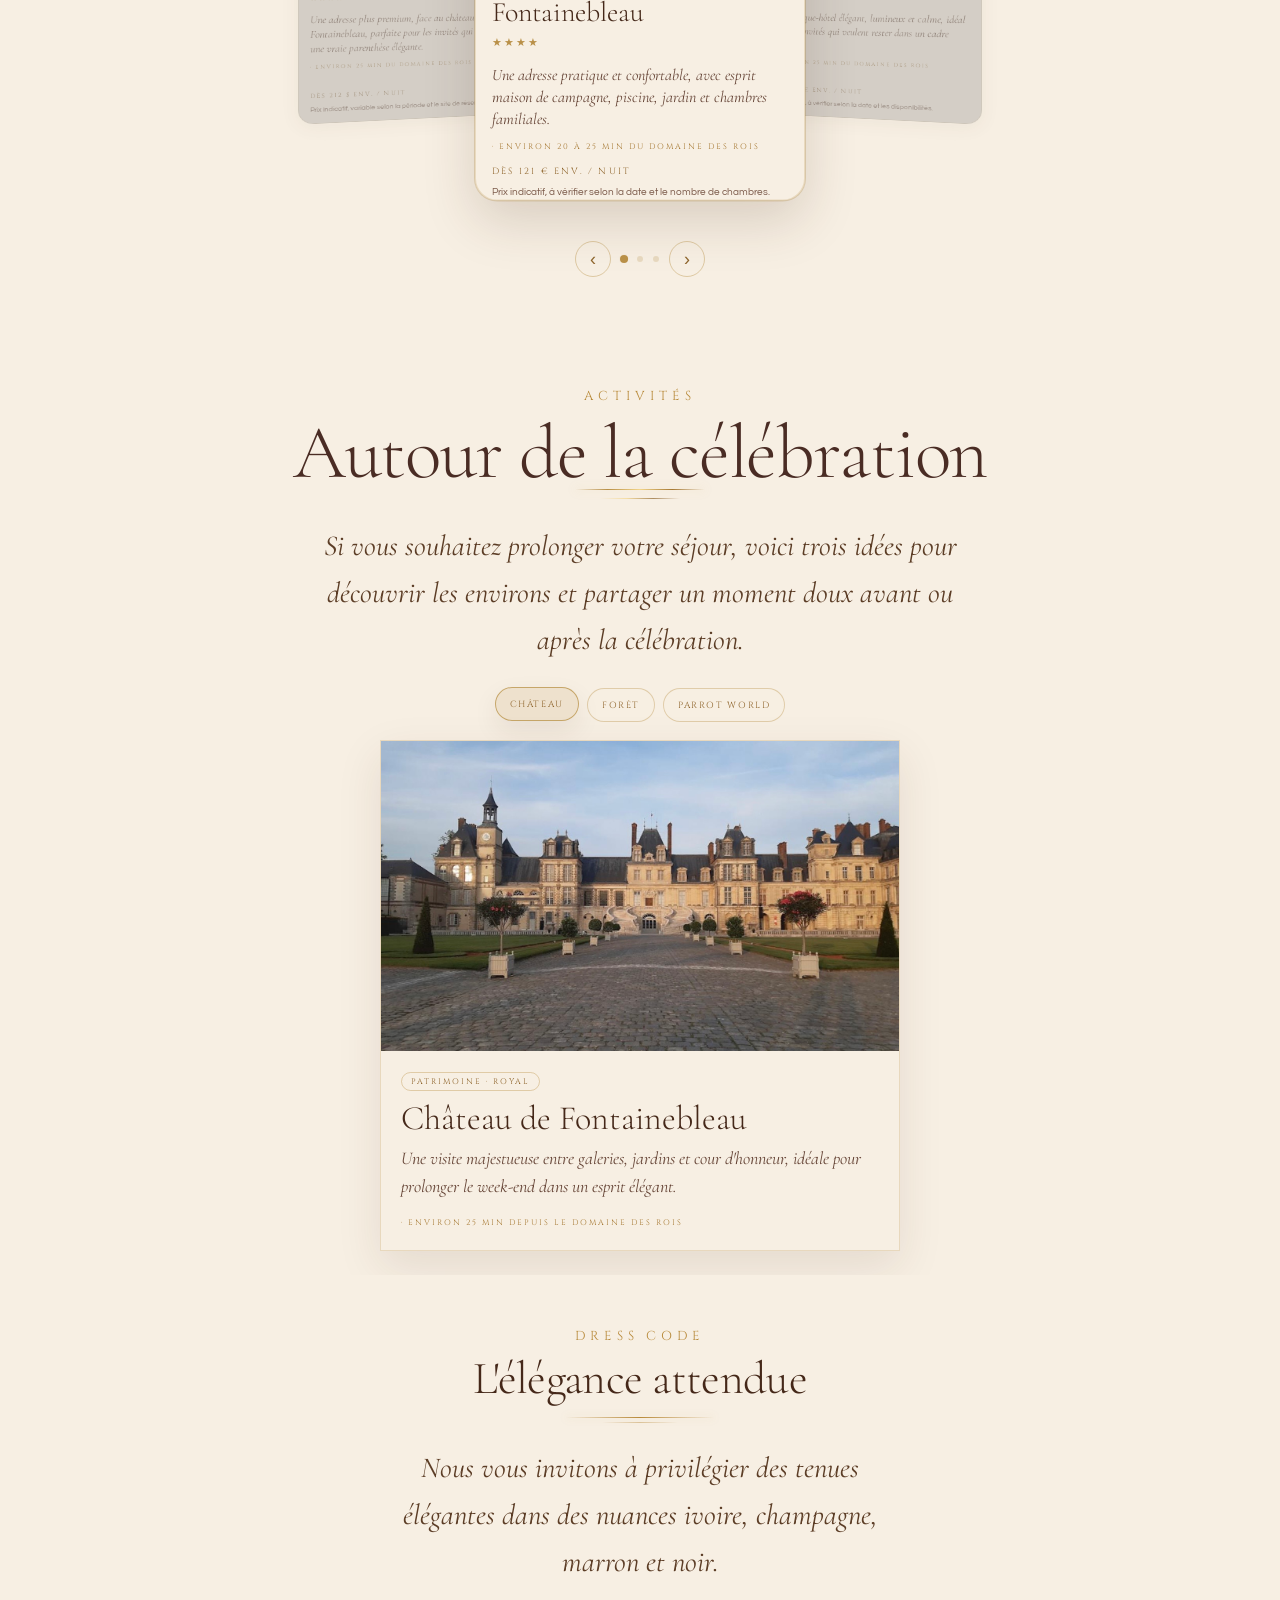
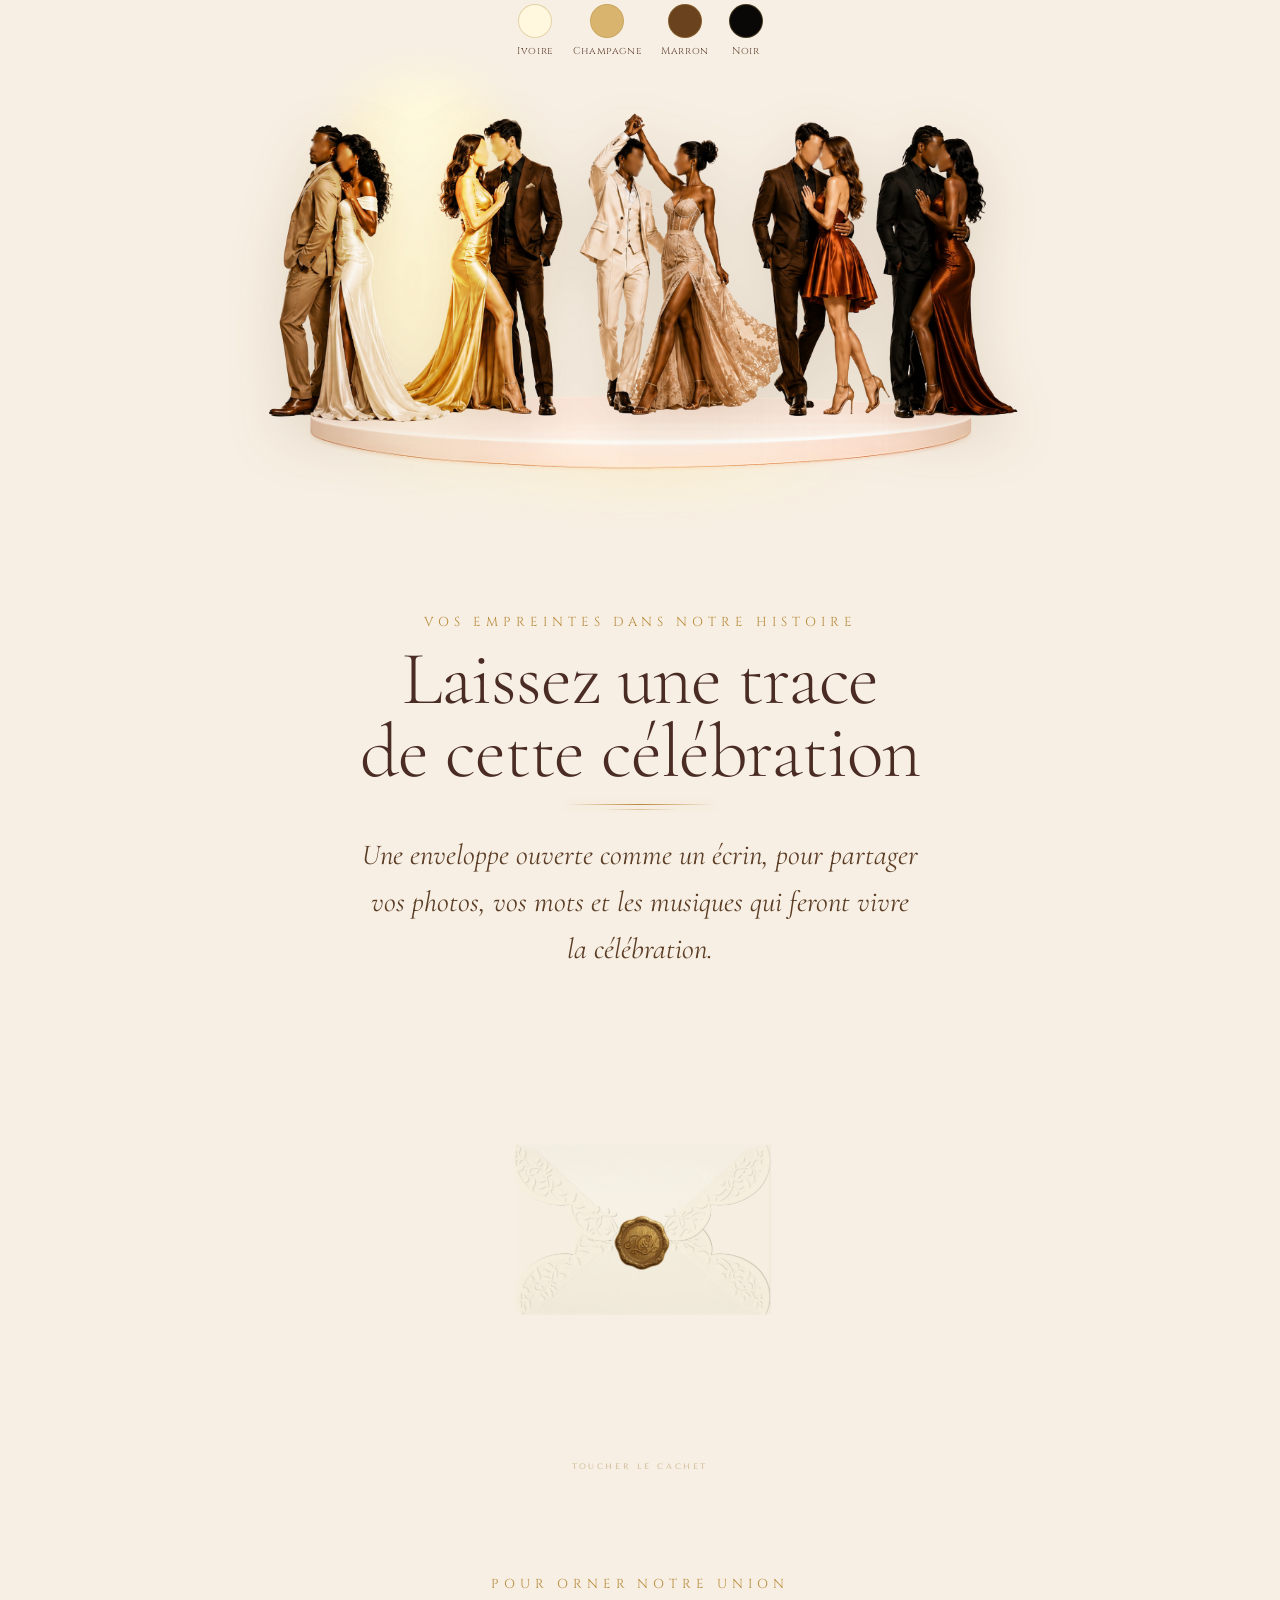
==== commit e54d673c: "V1 Stable — rebuild propre depuis les 10 ZIPs validés - index.html : reconstruction complète bloc pa" ====
--- a/index.html
+++ b/index.html
@@ -1,49 +1,202 @@
 <!DOCTYPE html>
-
 <html lang="fr">
 <head>
-<meta charset="utf-8"/>
-<meta content="website" property="og:type"/>
-<meta content="Marie-Paul &amp; Yann · Mariage 2027" property="og:title"/>
-<meta content="Vous êtes cordialement invités à célébrer le mariage de Marie-Paul &amp; Yann. Deux âmes, une promesse : une éternité à écrire ensemble." property="og:description"/>
-<meta content="couple-hero.png" property="og:image"/>
-<meta content="fr_FR" property="og:locale"/>
-<meta content="summary_large_image" name="twitter:card"/>
-<meta content="Marie-Paul &amp; Yann · Mariage" name="twitter:title"/>
-<meta content="couple-hero.png" name="twitter:image"/>
-<meta content="width=device-width,initial-scale=1,maximum-scale=5" name="viewport"/>
-<title>Marie-Paul &amp; Yann · 2027 · v29</title>
-<link href="https://fonts.googleapis.com/css2?family=Gloock&amp;family=Tenor+Sans&amp;family=Questrial&amp;family=Cormorant+Garamond:ital,wght@0,300;0,400;0,600;1,300;1,400&amp;family=Great+Vibes&amp;family=Cinzel:wght@400;500&amp;display=swap" rel="stylesheet"/>
-<link href="style.css?v=52-clean" rel="stylesheet"/>
-<link href="eventia-v52-stable.css?v=52-clean" rel="stylesheet"/>
-<style id="eventia-master-clean-css">/* ===== EVENTIA MASTER CLEAN · Sections natives validées ===== */
-
+<meta charset="utf-8">
+<meta name="viewport" content="width=device-width,initial-scale=1,maximum-scale=5,viewport-fit=cover">
+<meta name="theme-color" content="#F7EFE3">
+<meta property="og:type" content="website">
+<meta property="og:title" content="Marie-Paul &amp; Yann · Mariage 2027">
+<meta property="og:description" content="Vous êtes cordialement invités à célébrer le mariage de Marie-Paul &amp; Yann. Deux âmes, une promesse : une éternité à écrire ensemble.">
+<meta property="og:image" content="couple-hero.png">
+<meta property="og:locale" content="fr_FR">
+<meta name="twitter:card" content="summary_large_image">
+<meta name="twitter:title" content="Marie-Paul &amp; Yann · Mariage">
+<meta name="twitter:image" content="couple-hero.png">
+<title>Marie-Paul &amp; Yann · Mariage · 22 Mai 2027</title>
+<link rel="preconnect" href="https://fonts.googleapis.com">
+<link rel="preconnect" href="https://fonts.gstatic.com" crossorigin>
+<link href="https://fonts.googleapis.com/css2?family=Cormorant+Garamond:ital,wght@0,300;0,400;0,500;0,600;1,300;1,400&family=Cinzel:wght@400;500&family=Tenor+Sans&family=Questrial&family=Great+Vibes&display=swap" rel="stylesheet">
+<style>
 @font-face{font-family:'ChopinScript';src:url('[data-uri]') format('opentype');}
+
+/* ===== RESET & BASE ===== */
 *,*::before,*::after{box-sizing:border-box;margin:0;padding:0}
 html,body{background:#F7EFE3;font-family:'Questrial',sans-serif;color:#452819;overflow-x:hidden;}
 
+/* ===== CSS VARIABLES ===== */
+:root{
+  --ev-ivory:#F7EFE3;
+  --ev-gold:#D8AE67;
+  --ev-gold-deep:#B88A3A;
+  --ev-gold-pale:#F3D391;
+  --ev-brown:#4A2C24;
+  --ev-ink:#2A221F;
+  --eventia-bg:#F7EFE3;
+  --eventia-gold:#B88A3A;
+  --eventia-brown:#452819;
+  --eventia-cream:#fff8eb;
+  --gold:#B99048;
+  --gold2:#E8C982;
+}
+
+/* ===== GLOBAL COMPONENTS ===== */
 .es-kicker{font-family:'Cinzel',serif;letter-spacing:8px;text-transform:uppercase;color:#A77A35;font-size:12px;margin-bottom:18px;display:block;}
 .es-title{font-family:'Cormorant Garamond',serif;font-weight:300;font-size:clamp(36px,8vw,68px);line-height:1.05;color:#452819;margin:0 auto 12px;letter-spacing:-.015em;}
 .es-copy{font-family:'Cormorant Garamond',serif;font-style:italic;font-size:clamp(17px,4vw,24px);line-height:1.7;color:#674638;max-width:720px;margin:0 auto 24px;}
 .es-section{padding:clamp(28px,4vh,52px) 18px;text-align:center;background:#F7EFE3;}
 .es-inner{max-width:960px;margin:0 auto;}
-.date-title-line-main,.line-main{width:130px;height:1px;margin:0 auto 8px;background:linear-gradient(90deg,transparent,#B99048,#F3D58A,#A77A35,transparent);box-shadow:0 0 10px rgba(215,181,109,.35);display:block;}
-.date-title-line-secondary,.line-sec{width:80px;height:1px;margin:0 auto 20px;background:linear-gradient(90deg,transparent,#F3D58A,#8E642B,transparent);opacity:.7;display:block;}
-.gold-btn{display:inline-flex;align-items:center;justify-content:center;min-height:44px;padding:14px 28px;border:none;border-radius:999px;background:linear-gradient(135deg,#F3D391 0%,#D8AE67 50%,#B68A36 100%);font-family:'Tenor Sans',sans-serif;font-size:12px;letter-spacing:.2em;text-transform:uppercase;color:#2A221F;text-decoration:none;box-shadow:0 14px 32px rgba(180,138,50,.28);transition:transform .2s,box-shadow .2s;cursor:pointer;margin-top:12px;}
-.gold-btn:hover{transform:translateY(-2px);box-shadow:0 18px 38px rgba(180,138,50,.36);}
-
-/* ══ SÉPARATEUR — ligne or simple, pas de cœur ══ */
-.sep-line{
-  width:120px;height:1px;
-  background:linear-gradient(90deg,transparent,rgba(183,143,67,.35),transparent);
-  margin:0 auto;
-}
-
-
-
-/* ══════════════════════════════════
-   CARROUSEL 3D — HÉBERGEMENTS
-══════════════════════════════════ */
+.line-main,.date-title-line-main{width:130px;height:1px;margin:0 auto 8px;background:linear-gradient(90deg,transparent,#B99048,#F3D58A,#A77A35,transparent);box-shadow:0 0 10px rgba(215,181,109,.35);}
+.line-sec,.date-title-line-secondary{width:80px;height:1px;margin:0 auto 24px;background:linear-gradient(90deg,transparent,#F3D58A,#8E642B,transparent);opacity:.7;}
+
+/* ===== BUTTON SYSTEM ===== */
+.eventia-btn,.gold-btn{
+  font-family:'Tenor Sans',sans-serif;
+  font-size:12px;letter-spacing:.22em;text-transform:uppercase;
+  color:#2A221F;border:0;border-radius:999px;
+  padding:17px 28px;white-space:nowrap;
+  background:linear-gradient(135deg,#F3D391 0%,#D8AE67 48%,#B88A3A 100%);
+  box-shadow:0 16px 36px rgba(180,138,50,.30), inset 0 1px 0 rgba(255,255,255,.45);
+  cursor:pointer;display:inline-flex;align-items:center;justify-content:center;
+  text-decoration:none;transition:transform .22s ease,box-shadow .22s ease;
+}
+.eventia-btn:hover,.gold-btn:hover{transform:translateY(-2px);box-shadow:0 22px 46px rgba(180,138,50,.40), inset 0 1px 0 rgba(255,255,255,.45);}
+
+/* ===== SEPARATORS ===== */
+.sep-line{width:120px;height:1px;background:linear-gradient(90deg,transparent,rgba(183,143,67,.35),transparent);margin:0 auto;}
+
+/* ===== PROGRESS BAR ===== */
+#progress-bar{position:fixed;top:0;left:0;width:0%;height:3px;z-index:10000;background:linear-gradient(90deg,#B88A3A,#F3D391,#D8AE67);transition:width .1s linear;}
+
+/* ===== ANCHOR NAV ===== */
+#anchor-nav{position:fixed;right:14px;top:50%;transform:translateY(-50%);z-index:9990;display:flex;flex-direction:column;gap:10px;}
+.anav-dot{width:8px;height:8px;border-radius:50%;background:rgba(184,138,58,.28);border:1px solid rgba(184,138,58,.4);cursor:pointer;position:relative;transition:background .3s,transform .2s;}
+.anav-dot.is-active{background:#B88A3A;transform:scale(1.3);}
+.anav-dot::after{content:attr(data-label);position:absolute;right:14px;top:50%;transform:translateY(-50%);font-family:'Cinzel',serif;font-size:8px;letter-spacing:.12em;color:#8E642B;white-space:nowrap;opacity:0;pointer-events:none;transition:opacity .2s;}
+.anav-dot:hover::after{opacity:1;}
+@media(max-width:480px){#anchor-nav{right:8px;}#anchor-nav .anav-dot::after{display:none;}}
+
+/* ===== TOPNAV ===== */
+#topnav{position:fixed;top:18px;left:50%;transform:translateX(-50%);z-index:9990;display:flex;align-items:center;gap:10px;}
+#lang-sw{display:flex;align-items:center;gap:4px;background:rgba(247,239,227,.72);border:1px solid rgba(184,138,58,.32);border-radius:999px;padding:4px 8px;backdrop-filter:blur(8px);}
+#lang-sw button{font-family:'Cinzel',serif;font-size:10px;letter-spacing:.12em;color:#8E642B;background:transparent;border:0;cursor:pointer;padding:3px 5px;border-radius:999px;}
+#lang-sw button.active{background:rgba(184,138,58,.18);color:#4A2C24;}
+#mus-btn{width:38px;height:38px;border-radius:50%;border:1px solid rgba(184,138,58,.4);background:rgba(247,239,227,.72);color:#8E642B;font-size:16px;cursor:pointer;backdrop-filter:blur(8px);display:flex;align-items:center;justify-content:center;}
+.lang-sw{transition:opacity .35s ease, transform .35s ease;}
+body.eventia-scrolled .lang-sw{opacity:0!important;pointer-events:none!important;transform:translateY(-10px)!important;}
+
+/* ===== HERO (from ZIP 01) ===== */
+#enter{position:fixed;inset:0;z-index:1000;background:#0d0a08;overflow:hidden;cursor:pointer;-webkit-tap-highlight-color:transparent;user-select:none;touch-action:manipulation;}
+.door-img,#vid{position:absolute;inset:0;width:100%;height:100%;object-fit:cover;object-position:center top;display:block;}
+.door-img{z-index:1;}
+#vid{z-index:2;opacity:0;transition:opacity .45s ease;}
+#glow{position:absolute;inset:0;width:100%;height:100%;pointer-events:none;mix-blend-mode:screen;z-index:3;opacity:0;}
+#wash{position:absolute;inset:0;background:#FFF7EF;opacity:0;z-index:4;pointer-events:none;}
+#cta{position:absolute;bottom:clamp(52px,9vh,92px);left:50%;transform:translateX(-50%);z-index:5;text-align:center;transition:opacity .5s ease;}
+#cta-text,.cta-text{display:block;font-family:'Cinzel',serif;font-size:clamp(15px,4.2vw,24px);letter-spacing:.28em;text-transform:uppercase;color:#5A3424;text-shadow:0 1px 0 rgba(255,246,220,.55),0 0 12px rgba(243,213,138,.45);white-space:nowrap;animation:blink 2.2s ease-in-out infinite;}
+#cta-line,.cta-line{width:84px;height:1px;background:linear-gradient(90deg,transparent,#B99048,#F3D58A,#8E642B,transparent);margin:14px auto 0;box-shadow:0 0 12px rgba(243,213,138,.55);}
+@keyframes blink{0%,100%{opacity:1}50%{opacity:.28}}
+#enter.hide{opacity:0;pointer-events:none;transition:opacity .55s ease;}
+#enter.gone{display:none;}
+
+#hero{position:relative;width:100%;min-height:100svh;background:#1a1208;overflow:hidden;isolation:isolate;}
+.photo{position:absolute;inset:0;width:100%;height:100%;object-fit:cover;object-position:center top;display:block;z-index:0;animation:kenBurns 24s ease-in-out infinite alternate;transform-origin:center center;}
+@keyframes kenBurns{from{transform:scale(1)}to{transform:scale(1.035)}}
+#hero::after{content:'';position:absolute;inset:0;background:linear-gradient(to bottom,rgba(0,0,0,.06) 0%,transparent 35%,rgba(247,239,227,.10) 50%,rgba(247,239,227,.45) 68%,rgba(247,239,227,.88) 84%,#F7EFE3 100%);z-index:1;pointer-events:none;}
+.hero-content{position:absolute;inset:0;width:100%;height:100%;z-index:2;pointer-events:none;}
+.h-intro{position:absolute;top:calc(env(safe-area-inset-top,0px) + 7.2vh);left:50%;transform:translateX(-50%);width:96vw;max-width:96vw;text-align:center;font-family:'Cinzel',serif;font-size:clamp(7.2px,2.1vw,12px);letter-spacing:clamp(.02em,.42vw,.13em);line-height:1.15;white-space:nowrap;color:rgba(255,248,238,.96);text-shadow:0 1px 10px rgba(0,0,0,.58);opacity:0;transition:opacity 1.4s ease .45s;}
+.h-names{position:absolute;top:65.5%;left:50%;transform:translateX(-50%);width:96vw;max-width:96vw;text-align:center;font-family:'ChopinScript','Chopin Script','Great Vibes',cursive;font-size:clamp(52px,13vw,90px);font-weight:400;line-height:1.45;white-space:nowrap;overflow:visible;padding:.72em 0 .88em;background:linear-gradient(90deg,#8f6424 0%,#bf8c35 18%,#f6da8a 36%,#fff6ca 49%,#d8ae67 58%,#b88a3a 72%,#f4d987 86%,#8f6424 100%);background-size:420% 100%;-webkit-background-clip:text;background-clip:text;-webkit-text-fill-color:transparent;color:transparent;will-change:background-position;opacity:0;transition:opacity 1.5s ease 1.1s;}
+.h-line{position:absolute;top:81.8%;left:50%;transform:translateX(-50%);width:160px;height:1px;background:linear-gradient(90deg,transparent,#B99048,#F3D58A,#A77A35,transparent);box-shadow:0 0 14px rgba(215,181,109,.45);opacity:0;transition:opacity 1.2s ease 1s;}
+.h-q-wrap{position:absolute;top:84.5%;left:50%;transform:translateX(-50%);width:86vw;max-width:520px;text-align:center;}
+.h-q1,.h-q2{display:block;font-family:'Cormorant Garamond',serif;font-style:italic;font-weight:300;font-size:clamp(19px,5.1vw,30px);line-height:1.55;color:rgba(55,30,10,.88);text-shadow:0 0 18px rgba(255,255,255,.9);opacity:0;transform:translateY(14px);transition:opacity 2.1s ease,transform 2.1s cubic-bezier(.16,.84,.44,1);}
+.h-q1.show,.h-q2.show{opacity:1;transform:translateY(0);}
+#sparkCanvas{position:absolute;inset:0;width:100%;height:100%;pointer-events:none;z-index:3;opacity:.62;mix-blend-mode:screen;}
+.active .h-intro,.active .h-names,.active .h-line{opacity:1;}
+#hero-veil{position:absolute;inset:0;background:#FFF7EF;z-index:10;pointer-events:none;opacity:1;transition:opacity .65s cubic-bezier(.4,0,.2,1);}
+#hero-btns{position:absolute;top:calc(env(safe-area-inset-top,0px) + 18px);right:18px;z-index:5;pointer-events:auto;}
+.btn-sm{width:38px;height:38px;border-radius:50%;background:rgba(69,40,25,.6);border:1px solid rgba(184,138,58,.4);color:#f8df99;font-size:18px;cursor:pointer;display:flex;align-items:center;justify-content:center;backdrop-filter:blur(8px);}
+@media(max-width:430px){.h-names{font-size:clamp(42px,11vw,68px)!important;}.h-q-wrap{top:84%;}.h-q1,.h-q2{font-size:clamp(18px,5vw,24px);}.h-line{top:81.2%;}}
+@media(max-width:380px){.h-intro{font-size:6.8px;letter-spacing:.015em;}.h-names{font-size:clamp(38px,10vw,58px)!important;}}
+@keyframes eventiaHeroShimmer{0%{background-position:0% 50%}100%{background-position:100% 50%}}
+
+/* ===== DATE SECTION ===== */
+.date-chapter{background:#F7EFE3;padding:clamp(36px,5vw,62px) 18px clamp(28px,4vw,48px);text-align:center;}
+.date-inner{max-width:560px;margin:0 auto;}
+.date-subtitle{font-family:'Cormorant Garamond',serif;font-style:italic;font-size:clamp(15px,3.8vw,22px);line-height:1.65;color:#674638;max-width:420px;margin:0 auto 22px;}
+.date-instruction{font-family:'Cinzel',serif;font-size:clamp(8px,1.9vw,11px);letter-spacing:.32em;text-transform:uppercase;color:#A77A35;margin-top:14px;display:block;}
+.scratch-frame{width:min(420px,94vw);height:320px;border:0;display:block;margin:0 auto;background:transparent;}
+.cal-btn,.eventia-main-btn.calendar-main-btn{display:none;}
+
+/* ===== COUNTDOWN ===== */
+.countdown-chapter{background:#F7EFE3;padding:clamp(28px,4vw,52px) 18px clamp(24px,3.5vw,44px);text-align:center;}
+.countdown-inner{max-width:560px;margin:0 auto;}
+.countdown-lustre{width:clamp(80px,18vw,140px);margin:0 auto 16px;display:block;opacity:.82;}
+.countdown-title{margin-bottom:10px;}
+.countdown-text{max-width:420px;}
+.countdown-frame{width:min(420px,94vw);height:160px;border:0;display:block;margin:12px auto 0;background:transparent;}
+
+/* ===== NOTRE HISTOIRE (from ZIP 04) ===== */
+.story{background:#F7EFE3;padding:clamp(22px,3vw,42px) 0 0;}
+.story .inner{width:min(100%,860px);margin:0 auto;text-align:center;}
+.story .kicker{font-family:'Cinzel',serif;font-size:11px;letter-spacing:.46em;text-transform:uppercase;color:#B99048;margin:0 0 14px;}
+.story .title{font-size:clamp(54px,12vw,88px);font-weight:300;line-height:.94;margin:0;color:#4b2d22;letter-spacing:-.035em;}
+.story .ornament{width:150px;height:18px;margin:18px auto 20px;position:relative;}
+.story .ornament:before,.story .ornament:after{content:"";position:absolute;left:50%;transform:translateX(-50%);height:1px;background:linear-gradient(90deg,transparent,#B99048,#E8C982,#B99048,transparent);box-shadow:0 0 12px rgba(184,138,49,.35);}
+.story .ornament:before{top:4px;width:150px;}
+.story .ornament:after{top:12px;width:92px;opacity:.78;}
+.story-intro{padding-bottom:20px;}
+.chapter{position:relative;padding:20px 22px 22px;}
+.chapter-label{font-family:'Cinzel',serif;font-size:12px;letter-spacing:.52em;text-transform:uppercase;color:#B99048;text-align:left;max-width:720px;margin:0 auto 18px;}
+.para-wrap{position:relative;max-width:760px;margin:0 auto;}
+.roman{position:absolute;inset:0;display:flex;align-items:center;justify-content:center;z-index:0;font-family:'Cormorant Garamond',serif;font-weight:300;color:rgba(186,148,76,.13);line-height:1;pointer-events:none;user-select:none;transform:none;}
+.story-text{position:relative;z-index:1;font-size:clamp(24px,5.2vw,38px);font-style:italic;line-height:1.62;color:#674638;margin:0;text-align:center;}
+.story-img{display:block;width:100%;max-width:860px;margin:18px auto 0;height:auto;border:1px solid rgba(185,144,72,.20);}
+.sacred{padding:22px 20px 26px;text-align:center;}
+.sacred .ornament{margin-top:12px;margin-bottom:20px;}
+.verse{font-family:'ChopinScript','Chopin Script','Great Vibes',cursive;font-size:clamp(36px,8vw,68px);line-height:1.22;color:#8a5a23;margin:18px auto 12px;max-width:760px;text-shadow:0 1px 1px rgba(255,245,210,.6),0 0 18px rgba(185,144,72,.18);}
+.ref{font-family:'Cinzel',serif;font-size:12px;letter-spacing:.45em;color:#B99048;margin-top:14px;}
+.sweep-line{display:block;opacity:0;transform:translateY(14px);clip-path:inset(0 100% 0 0);animation:lineSweep 1.15s cubic-bezier(.16,1,.3,1) forwards;}
+.sweep-line:nth-child(1){animation-delay:.15s;}
+.sweep-line:nth-child(2){animation-delay:.55s;}
+.sweep-line:nth-child(3){animation-delay:.95s;}
+@keyframes lineSweep{0%{opacity:0;transform:translateY(14px);clip-path:inset(0 100% 0 0)}35%{opacity:1}100%{opacity:1;transform:translateY(0);clip-path:inset(0 0 0 0)}}
+.final-photo-wrap{position:relative;max-width:860px;margin:18px auto 0;overflow:hidden;background:#1d1714;}
+.final-photo-wrap .story-img.final-img{width:100%;max-width:none;margin:0;border:0;display:block;filter:grayscale(.42) brightness(.48) contrast(.96);}
+.final-photo-wrap::before{content:'';position:absolute;inset:0;z-index:1;background:linear-gradient(180deg,rgba(20,14,10,.30) 0%,rgba(20,14,10,.18) 40%,rgba(247,239,227,.92) 100%);pointer-events:none;}
+.final-photo-wrap .final-verse{position:absolute;left:0;right:0;top:50%;transform:translateY(-50%);z-index:2;padding:0 24px!important;background:transparent!important;}
+.final-photo-wrap .final-verse .verse{color:#f3d58a;text-shadow:0 2px 18px rgba(0,0,0,.55),0 0 12px rgba(243,213,138,.28);margin:0 auto 8px;}
+.final-photo-wrap .final-verse .ref{color:#d6b36c;text-shadow:0 1px 10px rgba(0,0,0,.55);}
+.final-photo-wrap .final-verse .ornament{margin:10px auto 8px;}
+.photo-frame-wrap{position:relative;max-width:860px;margin:18px auto 0;line-height:0;overflow:hidden;}
+.photo-frame-wrap .story-img{margin:0 auto!important;max-width:100%;border:0!important;}
+.photo-frame-wrap::before,.photo-frame-wrap::after{content:'';position:absolute;pointer-events:none;z-index:2;left:clamp(18px,4vw,34px);right:clamp(18px,4vw,34px);top:clamp(18px,4vw,34px);bottom:clamp(18px,4vw,34px);border:1px solid rgba(185,144,72,.34);}
+.photo-frame-wrap::after{left:clamp(28px,5.8vw,52px);right:clamp(28px,5.8vw,52px);top:clamp(28px,5.8vw,52px);bottom:clamp(28px,5.8vw,52px);border-color:rgba(232,201,130,.20);}
+@media(max-width:640px){.story{padding-top:18px;}.story-intro{padding-bottom:18px;}.chapter{padding:18px 22px 20px;}.chapter-label{font-size:11px;margin-bottom:14px;}.story-text{font-size:clamp(22px,6vw,31px);line-height:1.68;}.story-img{margin-top:14px;}.sacred{padding:20px 18px 24px;}.title{font-size:clamp(52px,13.5vw,74px);}.photo-frame-wrap{margin-top:14px;}.photo-frame-wrap::before{left:16px;right:16px;top:16px;bottom:16px;}.photo-frame-wrap::after{left:26px;right:26px;top:26px;bottom:26px;}}
+
+/* ===== PLACES SECTION ===== */
+.places-chapter{padding:clamp(36px,5vw,62px) 18px clamp(28px,4vw,52px);}
+.places-inner{max-width:800px;}
+.places-grid{display:grid;grid-template-columns:1fr 1fr;gap:24px;margin-top:24px;}
+@media(max-width:640px){.places-grid{grid-template-columns:1fr;gap:20px;}}
+.place-v09{text-align:left;display:flex;flex-direction:column;gap:10px;}
+.place-tagline{font-family:'Cormorant Garamond',serif;font-style:italic;font-size:clamp(14px,3vw,17px);color:#8a6040;margin-bottom:4px;}
+.places-card-title{font-family:'Cinzel',serif;font-size:clamp(10px,2vw,13px);letter-spacing:.28em;color:#4A2C24;text-transform:uppercase;margin:0;}
+.gold-frame-wrap{position:relative;background:#EDE4D6;overflow:hidden;margin:8px 0;}
+.place-slide{width:100%;height:clamp(180px,35vw,260px);object-fit:cover;display:none;}
+.place-slide.active{display:block;}
+.frame-img{position:absolute;inset:0;width:100%;height:100%;object-fit:fill;pointer-events:none;z-index:2;}
+.carousel-arrow{position:absolute;top:50%;transform:translateY(-50%);z-index:3;width:32px;height:32px;border-radius:50%;background:rgba(247,239,227,.75);border:1px solid rgba(184,138,58,.4);color:#8E642B;font-size:20px;cursor:pointer;display:flex;align-items:center;justify-content:center;line-height:1;}
+.carousel-arrow.prev{left:8px;}
+.carousel-arrow.next{right:8px;}
+.place-label{font-family:'Cormorant Garamond',serif;font-weight:400;font-size:clamp(15px,3.2vw,19px);color:#452819;}
+.place-btn{font-family:'Tenor Sans',sans-serif;font-size:11px;letter-spacing:.22em;text-transform:uppercase;color:#2A221F;padding:12px 20px;border-radius:999px;border:0;background:linear-gradient(135deg,#F3D391 0%,#D8AE67 48%,#B88A3A 100%);box-shadow:0 10px 26px rgba(180,138,50,.22);cursor:pointer;text-decoration:none;display:inline-flex;align-items:center;}
+
+/* ===== PROGRAMME ===== */
+.program-chapter{padding:clamp(28px,4vw,52px) 18px clamp(20px,3vw,40px);}
+.programme-intro{max-width:560px;margin:0 auto 20px;}
+.timeline-exact-wrapper,.master-timeline-wrap{height:auto;overflow:hidden;background:transparent;margin:0 auto;max-width:560px;}
+.timeline-host{padding-bottom:36px!important;}
+
+/* ===== HÉBERGEMENTS & ACTIVITÉS (from ZIP 05b CSS) ===== */
 .c3-wrap{position:relative;width:100%;height:clamp(300px,52vw,460px);perspective:1100px;margin:0 auto 12px;overflow:visible;}
 .c3-item{position:absolute;top:50%;width:clamp(180px,50vw,400px);cursor:pointer;transition:all .55s cubic-bezier(.25,.46,.45,.94);transform-origin:center center;-webkit-tap-highlight-color:transparent;}
 .c3-item.is-active{left:50%;transform:translate(-50%,-50%) scale(1) translateZ(0);z-index:10;opacity:1;filter:none;}
@@ -60,82 +213,31 @@
 .c3-desc{font-family:'Cormorant Garamond',serif;font-style:italic;font-size:clamp(12px,2.6vw,16px);line-height:1.5;color:#674638;margin:0 0 3px;}
 .c3-dist{font-family:'Cinzel',serif;font-size:8px;letter-spacing:2px;color:#A77A35;text-transform:uppercase;}
 .c3-nav{display:flex;align-items:center;justify-content:center;gap:10px;margin:10px 0 0;}
-.c3-arrow{width:36px;height:36px;border-radius:50%;border:1px solid rgba(183,143,67,.4);background:transparent;color:#8E642B;font-size:18px;cursor:pointer;display:flex;align-items:center;justify-content:center;transition:background .2s;-webkit-tap-highlight-color:transparent;}
+.c3-arrow{width:36px;height:36px;border-radius:50%;border:1px solid rgba(183,143,67,.4);background:transparent;color:#8E642B;font-size:18px;cursor:pointer;display:flex;align-items:center;justify-content:center;}
 .c3-arrow:hover{background:rgba(185,144,72,.1);}
 .c3-dot{width:6px;height:6px;border-radius:50%;background:rgba(183,143,67,.22);border:0;cursor:pointer;padding:0;transition:background .3s,transform .2s;}
 .c3-dot.is-active{background:#B99048;transform:scale(1.35);}
-
 .c3-price{font-family:'Cinzel',serif;font-size:9px;letter-spacing:2.2px;color:#8E642B;text-transform:uppercase;margin-top:auto;padding-top:8px;display:block;}
 .c3-note{font-family:'Questrial',sans-serif;font-size:10px;line-height:1.45;color:#7a5949;margin-top:3px;}
-@media(max-width:640px){.c3-card{min-height:410px}.c3-photo{height:190px}.c3-item{width:min(82vw,360px)}}
-
-
-/* ══════════════════════════════════
-   CARDS FIXES — AUTOUR
-   3 cards côte à côte, photo + infos
-══════════════════════════════════ */
-.act-grid{
-  display:grid;
-  grid-template-columns:repeat(3,1fr);
-  gap:12px;
-  margin:0 auto;
-  max-width:900px;
-}
-@media(max-width:640px){
-  .act-grid{
-    grid-template-columns:1fr;
-    max-width:380px;
-    gap:10px;
-  }
-}
-.act-card{
-  background:transparent;
-  border:1px solid rgba(183,143,67,.2);
-  overflow:hidden;
-  text-align:left;
-  transition:transform .35s ease,border-color .3s,box-shadow .35s;
-  cursor:default;
-}
-.act-card:hover{
-  transform:translateY(-5px);
-  border-color:rgba(183,143,67,.5);
-  box-shadow:0 14px 36px rgba(69,40,25,.1);
-}
-.act-photo{
-  width:100%;
-  aspect-ratio:4/3;
-  object-fit:cover;
-  display:block;
-  background:#EDE4D6;
-  transition:transform .5s ease;
-}
-.act-card:hover .act-photo{transform:scale(1.04);}
-.act-body{padding:14px 14px 16px;}
-.act-badge{
-  display:inline-block;
-  font-family:'Cinzel',serif;font-size:8px;letter-spacing:2px;
-  color:#8E642B;border:1px solid rgba(183,143,67,.38);
-  border-radius:999px;padding:2px 8px;margin-bottom:8px;
-  text-transform:uppercase;
-}
-.act-name{
-  font-family:'Cormorant Garamond',serif;
-  font-size:clamp(17px,3.5vw,22px);
-  font-weight:300;color:#452819;margin:0 0 5px;line-height:1.1;
-}
-.act-desc{
-  font-family:'Cormorant Garamond',serif;font-style:italic;
-  font-size:clamp(12px,2.5vw,15px);line-height:1.5;color:#674638;
-  margin:0 0 5px;
-}
-.act-dist{
-  font-family:'Cinzel',serif;font-size:8px;letter-spacing:2px;
-  color:#A77A35;text-transform:uppercase;
-}
-
-/* ══════════════════════════════════
-   ACCORDÉON EMPREINTES
-══════════════════════════════════ */
+@media(max-width:640px){.c3-card{min-height:410px;}.c3-photo{height:190px;}.c3-item{width:min(82vw,360px);}}
+
+.act-tabs{max-width:720px;margin:0 auto;}
+.act-tab-list{display:flex;align-items:center;justify-content:center;gap:8px;flex-wrap:wrap;margin:0 auto 18px;}
+.act-tab-btn{appearance:none;border:1px solid rgba(183,143,67,.36);background:rgba(247,239,227,.62);color:#8E642B;border-radius:999px;padding:10px 14px;font-family:'Cinzel',serif;font-size:9px;letter-spacing:.18em;text-transform:uppercase;cursor:pointer;transition:background .28s,border-color .28s,transform .22s;}
+.act-tab-btn.is-active{background:rgba(185,144,72,.14);border-color:rgba(183,143,67,.72);box-shadow:0 10px 26px rgba(69,40,25,.08);transform:translateY(-1px);}
+.act-tab-panel{display:none;animation:actFade .38s ease both;}
+.act-tab-panel.is-active{display:block;}
+@keyframes actFade{from{opacity:0;transform:translateY(10px)}to{opacity:1;transform:translateY(0)}}
+.act-card{max-width:520px;margin:0 auto;background:rgba(247,239,227,.74);border:1px solid rgba(183,143,67,.24);overflow:hidden;text-align:left;box-shadow:0 16px 42px rgba(69,40,25,.10);}
+.act-photo{width:100%;height:clamp(220px,42vw,310px);object-fit:cover;display:block;background:#EDE4D6;}
+.act-body{padding:18px 20px 20px;}
+.act-badge{display:inline-block;font-family:'Cinzel',serif;font-size:8px;letter-spacing:2px;color:#8E642B;border:1px solid rgba(183,143,67,.38);border-radius:999px;padding:3px 9px;margin-bottom:10px;text-transform:uppercase;}
+.act-name{font-family:'Cormorant Garamond',serif;font-size:clamp(24px,5.5vw,34px);font-weight:300;color:#452819;margin:0 0 8px;line-height:1.04;}
+.act-desc{font-family:'Cormorant Garamond',serif;font-style:italic;font-size:clamp(14px,3.2vw,18px);line-height:1.55;color:#674638;margin:0 0 10px;}
+.act-dist{font-family:'Cinzel',serif;font-size:8px;letter-spacing:2px;color:#A77A35;text-transform:uppercase;}
+@media(max-width:640px){.act-tabs{max-width:360px;}.act-tab-list{gap:6px;margin-bottom:14px;}.act-tab-btn{font-size:8px;padding:9px 10px;letter-spacing:1.3px;}.act-card{max-width:330px;}.act-photo{height:clamp(180px,50vw,260px);}}
+
+/* ===== EMPREINTES ACCORDION ===== */
 .pa-wrap{max-width:640px;margin:0 auto;display:flex;flex-direction:column;gap:2px;}
 .pa-item{border:1px solid rgba(183,143,67,.2);overflow:hidden;background:transparent;transition:border-color .3s;}
 .pa-item.is-open{border-color:rgba(183,143,67,.48);}
@@ -151,860 +253,907 @@
 .pa-inner{padding:0 20px 20px 74px;text-align:left;}
 .pa-desc{font-family:'Cormorant Garamond',serif;font-style:italic;font-size:clamp(14px,3.2vw,18px);line-height:1.55;color:#674638;margin:0 0 14px;}
 
-/* EVENTIA SIGNATURE · ACTIVITÉS OPTION 3 */
-.es-activities-option3{
-  min-height:auto;
-  padding:76px 18px 78px;
-  background:linear-gradient(180deg,rgba(255,251,243,.80),rgba(244,229,207,.78));
-}
-
-.es-activities-option3 .veilFx{
-  opacity:.45;
-}
-
-.es-act-card{
+/* ===== DRESS CODE CSS ===== */
+.dress-chapter .page{max-width:100%;padding:clamp(40px,6vw,60px) 20px clamp(40px,6vw,70px);text-align:center;}
+.dress-chapter .kicker{font-family:'Cinzel',serif;font-size:12px;letter-spacing:.35em;color:#A77A35;text-transform:uppercase;margin-bottom:10px;}
+.dress-chapter h2{font-size:clamp(28px,6.5vw,46px);font-weight:300;color:#452819;margin-bottom:10px;}
+.dress-chapter .goldline{width:140px;height:1px;background:linear-gradient(90deg,transparent,#B99048,#F3D391,#A77A35,transparent);margin:0 auto 18px;}
+.dress-chapter .subtitle{font-family:'Cormorant Garamond',serif;font-style:italic;font-size:clamp(15px,3.6vw,20px);color:#674638;max-width:460px;margin:0 auto 20px;line-height:1.65;}
+.dress-chapter .palette{display:flex;justify-content:center;gap:20px;flex-wrap:wrap;margin:0 auto 22px;}
+.dress-chapter .sw{text-align:center;font-family:'Cinzel',serif;font-size:10px;letter-spacing:.06em;color:#674638;}
+.dress-chapter .sw i{display:block;width:34px;height:34px;border-radius:50%;border:1px solid rgba(178,140,67,.35);margin:0 auto 6px;}
+.dress-palette{display:flex;justify-content:center;gap:20px;flex-wrap:wrap;margin:0 auto 22px;}
+.dress-sw{text-align:center;font-family:'Cinzel',serif;font-size:10px;letter-spacing:.06em;color:#674638;}
+.dress-sw i{display:block;width:34px;height:34px;border-radius:50%;border:1px solid rgba(178,140,67,.35);margin:0 auto 6px;}
+.dress-stage{position:relative;width:100%;max-width:680px;margin:0 auto;overflow:visible;}
+.dress-podium-img{width:100%;display:block;object-fit:contain;position:relative;z-index:1;}
+.dress-sil-img{position:absolute;left:-6%;bottom:9%;width:112%;z-index:2;filter:drop-shadow(0 18px 28px rgba(93,59,23,.15));}
+.dress-spotlights{position:absolute;inset:0;pointer-events:none;z-index:3;mix-blend-mode:overlay;}
+.dress-spot-1,.dress-spot-2{position:absolute;border-radius:50%;filter:blur(22px);background:radial-gradient(ellipse at 50% 20%,rgba(255,252,230,.9) 0%,rgba(255,244,200,.5) 30%,transparent 72%);}
+.dress-spot-1{width:38%;height:95%;animation:dressSpot1 9s ease-in-out infinite alternate;}
+.dress-spot-2{width:34%;height:88%;animation:dressSpot2 11s ease-in-out infinite alternate;animation-delay:-4s;}
+.dress-spot-floor{position:absolute;bottom:7%;left:50%;transform:translateX(-50%);width:72%;height:65px;background:radial-gradient(ellipse at center,rgba(255,240,185,.55) 0%,transparent 70%);filter:blur(20px);animation:dressFloor 5.5s ease-in-out infinite alternate;}
+@keyframes dressSpot1{0%{left:1%;top:-10%;opacity:.75}100%{left:38%;top:-8%;opacity:.78}}
+@keyframes dressSpot2{0%{right:1%;top:-8%;opacity:.68}100%{right:40%;top:-10%;opacity:.7}}
+@keyframes dressFloor{from{opacity:.5;width:56%}to{opacity:1;width:74%}}
+#dressCanvas{position:absolute;inset:0;width:100%;height:100%;pointer-events:none;z-index:4;}
+
+/* ===== CADEAUX ===== */
+.gifts-chapter{padding:clamp(36px,5vw,62px) 18px;}
+.gifts-presence-phrase{font-family:'Cormorant Garamond',serif;font-style:italic;font-size:clamp(22px,5vw,34px);color:#8a5a23;margin:0 auto 14px;max-width:480px;line-height:1.4;}
+.gifts-accord{max-width:560px;margin:0 auto;display:flex;flex-direction:column;gap:2px;}
+.gift-accord-item{border:1px solid rgba(183,143,67,.2);overflow:hidden;background:transparent;}
+.gift-accord-header{width:100%;padding:18px 20px;display:flex;align-items:center;gap:14px;cursor:pointer;background:transparent;border:0;text-align:left;}
+.gift-accord-icon-wrap{width:42px;height:42px;flex-shrink:0;display:flex;align-items:center;justify-content:center;}
+.gift-accord-icon{width:36px;height:36px;object-fit:contain;}
+.gift-accord-title{font-family:'Cormorant Garamond',serif;font-size:clamp(17px,3.8vw,22px);font-weight:300;color:#452819;flex:1;}
+.gift-accord-arrow{font-size:18px;color:#B99048;transition:transform .3s;line-height:1;}
+.gift-accord-header[aria-expanded="true"] .gift-accord-arrow{transform:rotate(90deg);}
+.gift-accord-body{max-height:0;overflow:hidden;transition:max-height .4s ease;}
+.gift-accord-header[aria-expanded="true"] + .gift-accord-body{max-height:200px;}
+.gift-accord-desc{font-family:'Cormorant Garamond',serif;font-style:italic;font-size:clamp(14px,3vw,17px);line-height:1.55;color:#674638;padding:0 20px 10px 76px;}
+.gift-trio-btn{margin:0 20px 18px 76px;font-size:10.5px!important;padding:10px 20px!important;}
+
+/* ===== RSVP & THANKS (from harmonize.css) ===== */
+:root{
+  --ev-ivory:#F7EFE3;
+  --ev-gold:#D8AE67;
+  --ev-gold-deep:#B88A3A;
+  --ev-gold-pale:#F3D391;
+  --ev-brown:#4A2C24;
+  --ev-ink:#2A221F;
+}
+*{box-sizing:border-box;margin:0;padding:0}
+html,body{width:100%;min-height:100%;overflow-x:hidden;background:var(--ev-ivory);color:var(--ev-brown);font-family:'Cormorant Garamond',serif;}
+body{margin:0;}
+.es-section{position:relative;background:var(--ev-ivory);overflow:hidden;padding:clamp(28px,6vw,52px) 18px 24px;}
+.es-inner{width:min(92vw,720px);margin:0 auto;text-align:center;position:relative;z-index:2;}
+.es-kicker{font-family:'Cinzel',serif;font-size:clamp(10px,2.5vw,13px);letter-spacing:.38em;text-transform:uppercase;color:var(--ev-gold-deep);margin-bottom:12px;}
+.es-title{font-family:'Cormorant Garamond',serif;font-weight:300;font-size:clamp(38px,10vw,76px);line-height:.95;margin:0;color:var(--ev-brown);}
+.date-title-line-main{width:150px;height:1px;margin:16px auto 4px;background:linear-gradient(90deg,transparent,var(--ev-gold-deep),transparent);box-shadow:0 0 10px rgba(184,138,58,.22);}
+.date-title-line-secondary{width:76px;height:1px;margin:0 auto 22px;background:linear-gradient(90deg,transparent,rgba(184,138,58,.62),transparent);}
+.es-copy{font-style:italic;font-size:clamp(18px,4.5vw,29px);line-height:1.62;color:#5C3D26;max-width:650px;margin:0 auto 24px;}
+
+/* ===== RSVP rideau : placement officiel dans l’ouverture centrale ===== */
+#rsvp.rsvp-chapter{
   position:relative;
-  z-index:2;
-  width:min(940px,100%);
+  background-image:url('fond-rideaux-rsvp-transparent.png');
+  background-repeat:no-repeat;
+  background-position:center top;
+  background-size:100% auto;
+  min-height:clamp(1040px,168vw,1280px);
+  padding:0 0 62px;
+  overflow:visible;
+  display:block;
+}
+#rsvp.rsvp-chapter::before{display:none!important;content:none!important;}
+#rsvp .es-inner{
+  position:relative;
+  /* V7 : contenu plus bas et plus étroit pour rester strictement dans l'ouverture vide des rideaux */
+  width:clamp(218px,55vw,344px);
+  max-width:344px;
+  margin:0 auto;
+  padding:clamp(235px,37vw,315px) 0 0;
+  text-align:center;
+  background:transparent;
+  z-index:3;
+}
+#rsvp .es-kicker{font-size:clamp(8px,1.85vw,10.5px);letter-spacing:.42em;margin-bottom:7px;}
+#rsvp .es-title{font-size:clamp(25px,6.2vw,40px);line-height:.96;margin:0 auto;}
+#rsvp .date-title-line-main{width:clamp(76px,20vw,126px);margin:11px auto 4px;}
+#rsvp .date-title-line-secondary{width:clamp(42px,11vw,66px);margin:0 auto 16px;}
+#rsvp .es-copy{font-size:clamp(13.5px,3.05vw,17.5px);line-height:1.42;margin:0 auto 24px;max-width:100%;}
+#rsvp .rsvp-form{
+  width:100%;
+  margin:26px auto 0;
+  display:grid;
+  grid-template-columns:1fr 1fr;
+  column-gap:12px;
+  row-gap:8px;
+}
+#rsvp .rsvp-field{position:relative;}
+#rsvp .rsvp-field:not(.rsvp-row):not(.rsvp-presence),#rsvp .rsvp-field.full,#rsvp .rsvp-submit{grid-column:1/-1;}
+#rsvp .rsvp-row{display:grid;grid-template-columns:1fr 1fr;gap:12px;}
+#rsvp .rsvp-field input,
+#rsvp .rsvp-field select,
+#rsvp .rsvp-field textarea{
+  width:100%;
+  border:0;
+  border-bottom:1px solid rgba(184,138,58,.48);
+  background:transparent;
+  border-radius:0;
+  padding:5px 6px 7px;
+  font:italic clamp(14.5px,3.15vw,18px) 'Cormorant Garamond',serif;
+  color:var(--ev-brown);
+  outline:none;
+  box-shadow:none;
+  appearance:none;
+}
+#rsvp .rsvp-field input::placeholder,
+#rsvp .rsvp-field textarea::placeholder{color:rgba(74,44,36,.72);opacity:1;}
+#rsvp .rsvp-field textarea{min-height:48px;resize:vertical;grid-column:1/-1;}
+#rsvp .presence-title{
+  font-family:'Cinzel',serif;
+  font-size:clamp(7px,1.7vw,9px);
+  letter-spacing:.38em;
+  text-transform:uppercase;
+  color:var(--ev-gold-deep);
+  margin:0 0 8px;
+}
+#rsvp .presence-options{display:grid;grid-template-columns:1fr 1fr;gap:10px;}
+#rsvp .presence-pill{
+  position:relative;
   overflow:hidden;
-  border-radius:34px;
-  border:1px solid rgba(184,138,49,.24);
-  background:rgba(255,249,239,.50);
-  box-shadow:0 24px 72px rgba(105,71,36,.16);
-  backdrop-filter:blur(12px);
-}
-
-.es-act-head{
+  isolation:isolate;
+  display:flex;
+  align-items:center;
+  justify-content:center;
+  gap:7px;
+  min-height:clamp(31px,7.2vw,39px);
+  border:1px solid rgba(184,138,58,.48);
+  border-radius:999px;
+  padding:8px clamp(6px,2vw,12px);
+  background:rgba(247,239,227,.55);
+  cursor:pointer;
+  font-family:'Cormorant Garamond',serif;
+  font-style:italic;
+  font-size:clamp(12px,2.75vw,16.5px);
+  letter-spacing:0;
+  text-transform:none;
+  color:var(--ev-brown);
+  transition:transform .22s ease,box-shadow .22s ease,background .35s ease,border-color .35s ease;
+}
+#rsvp .presence-pill input{
+  display:inline-block!important;
+  appearance:none;
+  width:clamp(14px,3.6vw,18px);height:clamp(14px,3.6vw,18px);min-width:clamp(14px,3.6vw,18px);
+  border:2px solid rgba(184,138,58,.50);
+  border-radius:50%;
+  background:rgba(255,255,255,.45);
+  padding:0;
+  margin:0;
   position:relative;
   z-index:4;
-  padding:28px 22px 17px;
-  text-align:center;
-}
-
-.es-act-head h2{
-  color:#9e7432;
-  font-family:'Cormorant Garamond',serif;
-  font-size:clamp(38px,8.2vw,72px);
-  font-weight:500;
-  line-height:.88;
-  letter-spacing:-.04em;
-  margin:8px 0 0;
-}
-
-.es-act-head p{
-  max-width:620px;
-  margin:13px auto 0;
-  color:rgba(70,49,30,.72);
-  font-family:Questrial,system-ui,sans-serif;
-  font-size:clamp(14px,2.8vw,16px);
-  line-height:1.62;
-}
-
-.es-act-panorama{
-  position:relative;
-  height:360px;
-  margin:0 18px;
-  overflow:hidden;
-  border-radius:28px;
-  background:#d2b990;
-  isolation:isolate;
-}
-
-.es-act-panorama img{
-  position:absolute;
-  inset:0;
-  width:100%;
-  height:100%;
-  object-fit:cover;
-  opacity:0;
-  transform:scale(1.08);
-  filter:saturate(.90) contrast(1.05) brightness(.86);
-  transition:opacity .7s ease, transform 1.4s ease, filter 1.4s ease;
-}
-
-.es-act-panorama img.active{
-  opacity:1;
-  transform:scale(1);
-}
-
-.es-act-panorama::after{
-  content:"";
-  position:absolute;
-  inset:0;
-  z-index:2;
-  background:
-    linear-gradient(180deg,rgba(43,28,18,.05),rgba(43,28,18,.62)),
-    radial-gradient(circle at 50% 12%,rgba(255,244,210,.24),transparent 38%);
-}
-
-.es-act-copy{
-  position:absolute;
-  z-index:3;
-  left:26px;
-  right:26px;
-  bottom:24px;
-  color:#fff8e8;
-  text-shadow:0 12px 34px rgba(0,0,0,.42);
-}
-
-.es-act-label{
-  display:inline-flex;
-  margin-bottom:10px;
-  padding:7px 13px;
-  border-radius:999px;
-  border:1px solid rgba(237,213,156,.58);
-  background:rgba(35,22,16,.28);
-  backdrop-filter:blur(8px);
-  color:#f3dda5;
-  font-family:Questrial,system-ui,sans-serif;
-  font-size:10px;
-  letter-spacing:.18em;
-  text-transform:uppercase;
-}
-
-.es-act-copy h3{
-  margin:0;
-  color:#fff5df;
-  font-family:'Cormorant Garamond',serif;
-  font-size:clamp(34px,7.4vw,64px);
-  font-weight:500;
-  line-height:.92;
-  letter-spacing:-.045em;
-  text-align:left;
-}
-
-.es-act-copy p{
-  max-width:650px;
-  margin:9px 0 0;
-  color:rgba(255,248,234,.92);
-  font-family:Questrial,system-ui,sans-serif;
-  font-size:15px;
-  line-height:1.52;
-}
-
-.es-act-selector{
-  display:grid;
-  grid-template-columns:repeat(3,1fr);
-  gap:8px;
-  padding:14px 18px 20px;
-}
-
-.es-act-selector button{
-  appearance:none;
-  border:1px solid rgba(184,138,49,.22);
-  border-radius:20px;
-  padding:14px 12px;
-  background:rgba(255,255,255,.27);
-  color:rgba(70,49,30,.68);
-  font-family:'Cormorant Garamond',serif;
-  cursor:pointer;
-  transition:background .35s ease,color .35s ease,border-color .35s ease,transform .35s ease;
-}
-
-.es-act-selector button strong{
-  display:block;
-  font-weight:500;
-  font-size:20px;
-  letter-spacing:-.02em;
-}
-
-.es-act-selector button span{
-  display:block;
-  margin-top:4px;
-  color:inherit;
-  font-family:Questrial,system-ui,sans-serif;
-  font-size:9px;
-  letter-spacing:.18em;
-  text-transform:uppercase;
-}
-
-.es-act-selector button.active,
-.es-act-selector button:hover{
-  background:linear-gradient(135deg,rgba(255,249,235,.90),rgba(216,180,111,.30));
-  border-color:rgba(184,138,49,.48);
-  color:#8e672c;
-  transform:translateY(-2px);
-}
-
-.es-act-dust{
-  pointer-events:none;
-  position:absolute;
-  inset:0;
-  z-index:5;
-  background:
-    radial-gradient(circle at 18% 25%,rgba(255,255,255,.75) 0 1px,transparent 2px),
-    radial-gradient(circle at 72% 18%,rgba(236,215,164,.68) 0 1px,transparent 2px),
-    radial-gradient(circle at 58% 80%,rgba(255,255,255,.46) 0 1px,transparent 2px);
-  background-size:140px 140px,170px 170px,210px 210px;
-  opacity:.25;
-  animation:esActDust 20s linear infinite;
-}
-
-@keyframes esActDust{
-  from{transform:translateY(0)}
-  to{transform:translateY(-70px)}
-}
-
-@media(max-width:720px){
-  .es-activities-option3{
-    padding:58px 12px 62px;
-  }
-
-  .es-act-card{
-    border-radius:28px;
-  }
-
-  .es-act-head{
-    padding:25px 16px 16px;
-  }
-
-  .es-act-panorama{
-    height:300px;
-    margin:0 12px;
-    border-radius:24px;
-  }
-
-  .es-act-copy{
-    left:18px;
-    right:18px;
-    bottom:19px;
-  }
-
-  .es-act-copy p{
-    font-size:13.5px;
-    line-height:1.42;
-  }
-
-  .es-act-selector{
-    grid-template-columns:1fr;
-    padding:12px 12px 16px;
-  }
-
-  .es-act-selector button{
-    display:flex;
-    align-items:center;
-    justify-content:space-between;
-    text-align:left;
-    padding:12px 14px;
-    border-radius:17px;
-  }
-
-  .es-act-selector button strong{
-    font-size:18px;
-  }
-
-  .es-act-selector button span{
-    margin-top:0;
-  }
-}
-
-
-/* ===== Eventia Master Clean Overrides ===== */
-:root{--eventia-bg:#F7EFE3;--eventia-gold:#B88A3A;--eventia-brown:#452819;--eventia-cream:#fff8eb}
-html,body{background:var(--eventia-bg)!important;overflow-x:hidden!important}
-section.es-section, section.scene, .date-chapter, .countdown-chapter, .story2-chapter, .places-chapter, .dress-chapter, .gifts-chapter, .rsvp-chapter, .thanks-chapter, .final-chapter{background:linear-gradient(180deg,rgba(247,239,227,.98),rgba(247,239,227,.98))!important}
-section{scroll-margin-top:0}
-
-/* bouton référence = revivre l'expérience — gradient doré harmonisé */
-.eventia-main-btn,
-.calendar-main-btn,
-.gold-btn,
-.cal-btn,
-.eventia-calendar-btn,
-.cta,
-button[type="submit"],
-.rsvp-submit,
-#rsvp-btn,
-.place-btn,
-.es-act-selector button.active{
-  border:none!important;
-  color:#2A221F!important;
-  background:linear-gradient(135deg,#F3D391 0%,#D8AE67 50%,#B68A36 100%)!important;
-  box-shadow:0 14px 32px rgba(180,138,50,.28)!important;
-  text-shadow:none!important;
-  text-decoration:none!important;
-  border-radius:999px!important;
-  padding:14px 28px!important;
+}
+#rsvp .presence-pill input:checked{border-color:var(--ev-gold-deep);background:radial-gradient(circle,#fff 0 26%,var(--ev-gold-deep) 30% 58%,transparent 60%);}
+#rsvp .presence-pill span{position:relative;z-index:4;white-space:nowrap;}
+/* Boutons Eventia — référence unique */
+.gold-btn,.rsvp-submit,.replay-experience,button.gold-btn,a.gold-btn{
   font-family:'Tenor Sans',sans-serif!important;
   font-size:12px!important;
-  letter-spacing:.2em!important;
+  letter-spacing:.22em!important;
   text-transform:uppercase!important;
-  transition:transform .2s,box-shadow .2s!important;
-}
-.eventia-main-btn:hover,.calendar-main-btn:hover,.cal-btn:hover,.eventia-calendar-btn:hover,.place-btn:hover,.rsvp-submit:hover,#rsvp-btn:hover{transform:translateY(-2px)!important;box-shadow:0 18px 38px rgba(180,138,50,.36)!important;}
-.eventia-main-btn:active,.calendar-main-btn:active,.cta:active,button[type="submit"]:active,.rsvp-submit:active,#rsvp-btn:active,.place-btn:active{transform:translateY(1px)!important;filter:none!important;background:linear-gradient(135deg,#F3D391 0%,#D8AE67 50%,#B68A36 100%)!important;color:#2A221F!important}
-.eventia-main-btn:visited,.calendar-main-btn:visited{color:#2A221F!important}
-
-/* shimmer continu sans pause, sans déplacement du bloc */
-/* Prénoms héro : centrés responsive, shimmer */
-#hero .h-names{
-  position:absolute!important;
-  left:0!important;right:0!important;
-  width:100%!important;max-width:100%!important;
-  transform:none!important;
-  display:block!important;
-  text-align:center!important;
-  box-sizing:border-box!important;
-  background-image:linear-gradient(90deg,#9d7027 0%,#f9e7a9 18%,#b88a3a 32%,#fff4bf 48%,#b88a3a 62%,#f6dc8e 78%,#9d7027 100%)!important;
-  background-size:200% 100%!important;
-  -webkit-background-clip:text!important;
-  background-clip:text!important;
-  color:transparent!important;
-  -webkit-text-fill-color:transparent!important;
-  animation:eventiaHeroShimmer 2.4s ease-in-out infinite alternate!important;
-  will-change:background-position!important;
-}
-/* Prénoms finale : centrés, même shimmer */
-.final-h-names{
-  display:block!important;
-  text-align:center!important;
-  margin:0 auto!important;
-  width:100%!important;
-  background-image:linear-gradient(90deg,#9d7027 0%,#f9e7a9 18%,#b88a3a 32%,#fff4bf 48%,#b88a3a 62%,#f6dc8e 78%,#9d7027 100%)!important;
-  background-size:200% 100%!important;
-  -webkit-background-clip:text!important;
-  background-clip:text!important;
-  color:transparent!important;
-  -webkit-text-fill-color:transparent!important;
-  animation:eventiaHeroShimmer 2.4s ease-in-out infinite alternate!important;
-  will-change:background-position!important;
-}
-@keyframes eventiaHeroShimmer{0%{background-position:0% 50%}100%{background-position:100% 50%}}
-/* Phrase sous les prénoms : remontée et lisible */
-#hero .h-q-wrap{top:72%!important;}
-#hero .h-q1,#hero .h-q2{color:rgba(245,228,180,.94)!important;text-shadow:0 1px 10px rgba(0,0,0,.62),0 0 18px rgba(0,0,0,.22)!important;}
-
-/* Hero intro text: taille +15%, centré */
-#hero .h-intro,#txt-intro{font-size:clamp(8px,1.9vw,16px)!important;text-align:center!important;}
-
-/* Langue visible opening/hero, masquée dès scroll via JS */
-.lang-sw{transition:opacity .35s ease, transform .35s ease!important}
-body.eventia-scrolled #lang-sw{opacity:0!important;visibility:hidden!important;pointer-events:none!important;transform:translateY(-8px)!important}
-
-/* bouton son flottant */
-.hero-mus-btn,[data-sound-icon="true"]{
+  color:#2A221F!important;
+  padding:17px 28px!important;
+  border-radius:999px!important;
+  border:0!important;
+  background:linear-gradient(135deg,#F3D391 0%,#D8AE67 48%,#B68A36 100%)!important;
+  box-shadow:0 16px 36px rgba(180,138,50,.30), inset 0 1px 0 rgba(255,255,255,.45)!important;
+  cursor:pointer!important;
+  text-decoration:none!important;
+  transition:transform .22s ease,box-shadow .22s ease!important;
+  white-space:nowrap!important;
+}
+.gold-btn:hover,.rsvp-submit:hover,.replay-experience:hover{transform:translateY(-2px)!important;box-shadow:0 22px 46px rgba(180,138,50,.40), inset 0 1px 0 rgba(255,255,255,.45)!important;}
+.rsvp-submit{margin-top:28px!important;width:100%!important;}
+
+/* Oui avec joie : doré + shimmer durable après sélection */
+#rsvp .presence-pill.eventia-oui-selected{
+  background:linear-gradient(135deg,#F3D391 0%,#D8AE67 48%,#B68A36 100%)!important;
+  color:#2A221F!important;
+  border-color:rgba(174,126,50,.64)!important;
+  box-shadow:0 12px 26px rgba(180,138,50,.26), inset 0 1px 0 rgba(255,255,255,.48)!important;
+}
+#rsvp .presence-pill.eventia-oui-selected::before{
+  content:"";position:absolute;inset:-45% -75%;z-index:1;pointer-events:none;
+  background:linear-gradient(105deg,transparent 0 40%,rgba(255,255,255,.72) 48%,rgba(255,245,205,.58) 51%,transparent 60% 100%);
+  animation:eventiaOuiLoop 3.4s cubic-bezier(.42,0,.28,1) infinite!important;
+  will-change:transform,opacity;
+}
+#rsvp .presence-pill.eventia-oui-selected::after{
+  content:"";position:absolute;inset:0;z-index:2;pointer-events:none;border-radius:inherit;
+  background:
+    radial-gradient(circle at 12% 35%, rgba(255,250,228,.95) 0 1.4px, transparent 1.9px),
+    radial-gradient(circle at 29% 70%, rgba(243,211,145,.92) 0 1.2px, transparent 1.8px),
+    radial-gradient(circle at 53% 29%, rgba(255,255,238,.92) 0 1.1px, transparent 1.7px),
+    radial-gradient(circle at 73% 62%, rgba(255,238,185,.88) 0 1.3px, transparent 1.8px),
+    radial-gradient(circle at 89% 36%, rgba(255,250,228,.82) 0 1px, transparent 1.6px);
+  animation:eventiaOuiStars 5.8s ease-in-out infinite!important;
+  mix-blend-mode:screen;
+}
+@keyframes eventiaOuiLoop{0%{transform:translateX(-55%) skewX(-12deg);opacity:0}18%{opacity:.95}55%{opacity:.72}100%{transform:translateX(62%) skewX(-12deg);opacity:0}}
+@keyframes eventiaOuiStars{0%,100%{opacity:.62;transform:translateY(0) translateX(0) scale(1)}25%{opacity:1;transform:translateY(-2px) translateX(2px) scale(1.05)}50%{opacity:.9;transform:translateY(-4px) translateX(3px) scale(.96)}75%{opacity:1;transform:translateY(-1px) translateX(-2px) scale(1.08)}}
+.eventia-oui-star{position:fixed;width:4px;height:4px;pointer-events:none;z-index:99999;opacity:0;background:#FFF7DD;clip-path:polygon(50% 0%,60% 40%,100% 50%,60% 60%,50% 100%,40% 60%,0% 50%,40% 40%);filter:drop-shadow(0 0 5px rgba(243,211,145,.95));}
+.eventia-button-confetti{position:fixed;width:6px;height:6px;border-radius:2px;pointer-events:none;z-index:99998;opacity:0;will-change:transform,opacity;}
+
+/* Popup RSVP premium */
+.eventia-rsvp-toast{position:fixed;left:50%;top:50%;transform:translate(-50%,-50%) scale(.94);z-index:100000;width:min(86vw,390px);padding:26px 24px 24px;text-align:center;border-radius:28px;background:rgba(247,239,227,.94);border:1px solid rgba(216,174,103,.38);box-shadow:0 28px 72px rgba(74,44,36,.18),0 0 0 1px rgba(255,255,255,.45) inset;color:#4A2C24;opacity:0;pointer-events:none;transition:opacity .42s ease,transform .42s ease;backdrop-filter:blur(8px);}
+.eventia-rsvp-toast.show{opacity:1;transform:translate(-50%,-50%) scale(1);}
+.eventia-toast-heart{font-size:28px;color:#D8AE67;margin-bottom:8px;animation:eventiaHeartPulse 1.15s ease-in-out infinite;filter:drop-shadow(0 0 8px rgba(216,174,103,.45));}
+.eventia-rsvp-toast h3{font-family:'Cormorant Garamond',serif;font-weight:400;font-size:30px;line-height:1.05;margin:0 0 12px;color:#4A2C24;}
+.eventia-rsvp-toast p{font-family:'Cormorant Garamond',serif;font-size:20px;line-height:1.45;margin:0;color:#5C3D26;}
+@keyframes eventiaHeartPulse{0%,100%{transform:scale(1);opacity:.85}50%{transform:scale(1.12);opacity:1}}
+#rsvp-success{display:none!important;}
+
+/* Remerciements compact + final */
+.thanks-chapter{padding-top:34px!important;padding-bottom:8px!important;}
+.thanks-copy-main{margin-bottom:12px!important;}
+.thanks-copy-sub{margin-top:6px!important;margin-bottom:6px!important;}
+.final-chapter{padding-top:10px!important;padding-bottom:26px!important;}
+.final-inner{width:min(92vw,620px)!important;display:flex!important;flex-direction:column!important;align-items:center!important;text-align:center!important;margin:0 auto!important;padding:0!important;}
+#photo-finale .final-photo-wrap,.final-chapter .final-photo-wrap{width:min(78vw,360px)!important;max-width:360px!important;margin:8px auto 14px!important;display:flex!important;justify-content:center!important;align-items:center!important;}
+#photo-finale .final-couple,.final-chapter .final-couple{width:100%!important;height:auto!important;display:block!important;margin:0 auto!important;}
+.final-affection{font-family:'Cormorant Garamond',serif;font-size:clamp(17px,3.8vw,22px)!important;color:#5C3D26;margin:6px 0 8px!important;}
+.final-h-names{font-family:'Chopin Script',cursive!important;font-weight:400!important;font-size:clamp(34px,8vw,60px)!important;line-height:1.2!important;letter-spacing:.01em!important;margin:0 auto 6px!important;white-space:nowrap!important;max-width:94vw!important;background-image:linear-gradient(90deg,#B68A36 0%,#D8AE67 25%,#F3D391 45%,#FFF6D8 50%,#F3D391 55%,#D8AE67 75%,#B68A36 100%)!important;background-size:300% auto!important;-webkit-background-clip:text!important;background-clip:text!important;-webkit-text-fill-color:transparent!important;color:transparent!important;animation:hz-shimmer 5.5s linear infinite!important;}
+@keyframes hz-shimmer{0%{background-position:0% center}100%{background-position:300% center}}
+.final-date-display{font-family:'Tenor Sans',sans-serif!important;font-size:11px!important;letter-spacing:.22em!important;color:#4A2C24!important;margin:0 0 14px!important;}
+.replay-experience{min-width:220px!important;max-width:310px!important;width:auto!important;margin:0 auto 4px!important;padding:14px 24px!important;font-size:10.5px!important;}
+
+@media(max-width:560px){
+  #rsvp .rsvp-form{row-gap:7px;column-gap:9px;}
+  #rsvp .rsvp-row{gap:10px;}
+  .rsvp-submit{padding:15px 14px!important;font-size:clamp(8.5px,2.35vw,10px)!important;white-space:nowrap!important;}
+  #photo-finale .final-photo-wrap,.final-chapter .final-photo-wrap{width:min(74vw,330px)!important;}
+  .final-h-names{font-size:clamp(32px,8vw,54px)!important;}
+  .replay-experience{width:min(76vw,300px)!important;}
+}
+
+
+/* ===== SHIMMER (script.js driven) ===== */
+.h-names,.final-h-names{
+  will-change:background-position;
+}
+@keyframes eventiaShimmerInfinite{0%{background-position:260% 50%}100%{background-position:-260% 50%}}
+
+/* ===== SECTION TRANSITIONS ===== */
+.fade-to-light{position:relative;}
+.fade-to-light::after{content:'';position:absolute;left:0;right:0;bottom:0;height:clamp(70px,14vw,120px);pointer-events:none;z-index:2;background:linear-gradient(180deg, transparent, #F7EFE3 86%);}
+
+/* ===== STORY2 CHAPTER (05b native) ===== */
+.story2-chapter{background:#F7EFE3;padding:clamp(28px,4vw,52px) 0 clamp(24px,3.5vw,44px);}
+.story2-intro{text-align:center;padding:0 18px clamp(20px,3vw,36px);max-width:560px;margin:0 auto;}
+.story2-block{display:grid;grid-template-columns:1fr 1fr;gap:0;max-width:860px;margin:0 auto;}
+.story2-block.story2-opening{direction:ltr;}
+.story2-photo-wrap{position:relative;overflow:hidden;background:#EDE4D6;}
+.story2-photo-wrap img{width:100%;height:clamp(260px,46vw,380px);object-fit:cover;display:block;}
+.story2-photo-frame{position:absolute;inset:clamp(14px,3vw,22px);border:1px solid rgba(185,144,72,.28);pointer-events:none;}
+.story2-photo-num{position:absolute;bottom:14px;right:14px;font-family:'Cormorant Garamond',serif;font-style:italic;font-size:clamp(11px,2.5vw,14px);color:rgba(185,144,72,.68);}
+.story2-text{padding:clamp(24px,4vw,42px) clamp(18px,3vw,36px);display:flex;flex-direction:column;justify-content:center;background:#F7EFE3;text-align:left;}
+.story2-ghost-num{font-family:'Cormorant Garamond',serif;font-weight:300;font-size:clamp(80px,16vw,130px);color:rgba(184,148,74,.08);line-height:1;position:absolute;top:0;right:0;pointer-events:none;user-select:none;}
+.story2-deco-line{width:40px;height:1px;background:linear-gradient(90deg,#B99048,transparent);margin-bottom:14px;}
+.story2-block-label{font-family:'Cinzel',serif;font-size:clamp(8px,1.6vw,10px);letter-spacing:.32em;text-transform:uppercase;color:#A77A35;margin-bottom:8px;}
+.story2-block-num{font-family:'Cormorant Garamond',serif;font-style:italic;font-size:clamp(34px,7vw,56px);color:rgba(184,148,74,.14);line-height:1;margin-bottom:8px;}
+.story2-para{font-family:'Cormorant Garamond',serif;font-style:italic;font-size:clamp(16px,3.5vw,22px);line-height:1.68;color:#674638;}
+.story2-citation{text-align:center;padding:clamp(22px,4vw,42px) 18px;max-width:720px;margin:0 auto;}
+.story2-cit-line{width:80px;height:1px;background:linear-gradient(90deg,transparent,#B99048,transparent);margin:0 auto 16px;}
+.story2-cit-label{font-family:'Cinzel',serif;font-size:9px;letter-spacing:.38em;text-transform:uppercase;color:#A77A35;margin-bottom:12px;}
+.story2-cit-text{font-family:'Cormorant Garamond',serif;font-style:italic;font-size:clamp(18px,4.2vw,28px);line-height:1.55;color:#674638;margin-bottom:12px;}
+.story2-cit-text span{display:block;}
+.story2-cit-ref{font-family:'Cinzel',serif;font-size:9px;letter-spacing:.38em;color:#B99048;}
+.story2-finale{position:relative;max-width:860px;margin:0 auto;background:#1a1208;overflow:hidden;}
+.story2-finale-img{width:100%;height:clamp(260px,46vw,380px);object-fit:cover;opacity:0;background:#2a1a0e;}
+.story2-finale-vign{position:absolute;inset:0;background:linear-gradient(180deg,rgba(20,14,10,.22) 0%,rgba(20,14,10,.15) 40%,rgba(247,239,227,.88) 100%);pointer-events:none;}
+.story2-finale-content{position:absolute;inset:0;display:flex;flex-direction:column;align-items:center;justify-content:center;padding:24px;}
+.story2-finale-script{font-family:'ChopinScript','Chopin Script','Great Vibes',cursive;font-size:clamp(28px,6vw,52px);line-height:1.3;color:#f3d58a;text-shadow:0 2px 18px rgba(0,0,0,.55);text-align:center;}
+.story2-finale-divider{width:80px;height:1px;background:linear-gradient(90deg,transparent,#d6b36c,transparent);margin:10px auto;}
+.story2-finale-sub{font-family:'Cinzel',serif;font-size:9px;letter-spacing:.38em;color:#d6b36c;text-shadow:0 1px 10px rgba(0,0,0,.55);}
+@media(max-width:640px){.story2-block{grid-template-columns:1fr;}.story2-text{padding:clamp(18px,4vw,28px) 18px;}.story2-photo-wrap img{height:clamp(220px,58vw,300px);}.story2-finale-img{height:clamp(220px,58vw,300px);}}
+
+/* ===== MUSIC BUTTON FLOAT ===== */
+#mus-btn,[data-sound-icon="true"]{
   position:fixed!important;right:18px!important;bottom:18px!important;z-index:9999!important;
   width:44px!important;height:44px!important;border-radius:999px!important;display:flex!important;align-items:center!important;justify-content:center!important;
   border:1px solid rgba(184,138,58,.55)!important;background:rgba(69,40,25,.72)!important;color:#f8df99!important;
   backdrop-filter:blur(10px)!important;box-shadow:0 10px 24px rgba(0,0,0,.18)!important;
 }
-
-/* Hébergements natifs : compact, cartes propres (Correction 1) */
-#hebergements{padding:56px 16px 52px!important;overflow:hidden!important}
-#hebergements .es-inner{max-width:560px!important;margin:0 auto!important;text-align:center!important}
-#hebergements .es-kicker{font-family:'Cinzel',serif!important;font-size:11px!important;letter-spacing:.28em!important;color:#A77A35!important;text-transform:uppercase!important}
-#hebergements .es-title{font-family:'Cormorant Garamond',serif!important;font-weight:300!important;color:#452819!important}
-#hebergements .es-copy{max-width:430px!important;margin:14px auto 18px!important;line-height:1.55!important;font-family:'Cormorant Garamond',serif!important;font-style:italic!important;color:#674638!important}
-#hebergements .c3-wrap{height:clamp(310px,55vw,480px)!important;max-width:440px!important;margin:16px auto 8px!important;overflow:visible!important;perspective:1100px!important}
-#hebergements .c3-card{width:min(82vw,340px)!important;min-height:auto!important;max-height:none!important;margin:0 auto!important;border-radius:4px!important;overflow:hidden!important;border:1px solid rgba(183,143,67,.22)!important;box-shadow:0 6px 24px rgba(69,40,25,.08)!important}
-#hebergements .c3-item.is-active .c3-card{box-shadow:0 20px 52px rgba(69,40,25,.17),0 0 0 1px rgba(183,143,67,.28)!important}
-#hebergements .c3-photo{height:185px!important;object-fit:cover!important;border-radius:0!important}
-#hebergements .c3-body{padding:14px 16px 12px!important;gap:4px!important}
-#hebergements .c3-name{font-family:'Cormorant Garamond',serif!important;font-weight:300!important;color:#452819!important;font-size:clamp(18px,3.8vw,26px)!important}
-#hebergements .c3-desc{line-height:1.45!important;margin:4px 0!important;font-family:'Cormorant Garamond',serif!important;font-style:italic!important;color:#674638!important}
-#hebergements .c3-note{font-size:10px!important;line-height:1.3!important;margin-top:4px!important}
-#hebergements .c3-nav{margin-top:8px!important}
-
-/* Activités natives : fond harmonisé, pas de page dans la page */
-#autour.es-activities-option3{padding:64px 16px 60px!important;background:var(--eventia-bg)!important}
-#autour .es-act-card{border-radius:18px!important;width:min(560px,100%)!important;margin:0 auto!important;background:rgba(255,248,236,.52)!important}
-#autour .es-act-panorama{border-radius:14px!important;height:340px!important;margin:0 14px!important}
-/* Correction 2 : onglets moins arrondis */
-#autour .es-act-selector button{border-radius:6px!important}
-/* Correction 2 : titre sur l'image en blanc crème lisible */
-#autour #esActTitle,#autour .es-act-copy h3{color:#fff5df!important}
-/* Correction 2 : typographie charte */
-#autour .es-act-head .smallcap,#autour .es-act-head [class*="kicker"]{font-family:'Cinzel',serif!important;letter-spacing:.28em!important;color:#A77A35!important;text-transform:uppercase!important}
-#autour .es-act-head h2{font-family:'Cormorant Garamond',serif!important;font-weight:300!important;color:#452819!important}
-#autour .es-act-copy h3{font-family:'Cormorant Garamond',serif!important;font-weight:300!important}
-/* Correction 2 : contraste onglet actif */
-#autour .es-act-selector button.active,#autour .es-act-selector button[class*="active"]{background:rgba(167,122,53,.22)!important;border-color:#A77A35!important;color:#452819!important}
-
-/* Timeline iframe propre */
-.timeline-host{padding-bottom:36px!important}
-.master-timeline-wrap,.timeline-exact-wrapper{height:auto!important;overflow:hidden!important;background:transparent!important;margin:0 auto!important;max-width:560px!important}
-
-/* Enveloppe V13 compacte */
-#empreintes{padding:56px 14px 24px!important;overflow:hidden!important;background:#F7EFE3!important;}
-#empreintes .es-inner{max-width:560px!important;margin:0 auto!important;padding-bottom:16px!important;}
-.master-envelope-wrap,.envelope-v13-host{height:auto!important;min-height:0!important;margin:10px auto 0!important;overflow:hidden!important;background:transparent!important;margin-bottom:0!important;}
-.envelope-v13-host{filter:drop-shadow(0 16px 32px rgba(69,40,25,.15))!important;}
-#empreintes .es-copy{margin-bottom:4px!important;}
-
-/* Respiration sections : réduire blancs fantômes */
-#compte-a-rebours{padding-bottom:42px!important}
-#notre-histoire{padding-top:48px!important}
-#rsvp{padding-bottom:36px!important;margin-bottom:0!important}
-#remerciements{padding-top:40px!important;margin-top:0!important}
-
-/* RSVP : formulaire dans l'ouverture du rideau */
-#rsvp .es-inner{position:relative!important;width:clamp(240px,58vw,380px)!important;max-width:380px!important;margin:0 auto!important;padding:clamp(160px,26vw,220px) 0 0!important;background:transparent!important;z-index:3!important;}
-
-/* Remerciements : cadre centré */
-#photo-finale,#remerciements .final-photo-wrap,#remerciements img{display:block!important;margin:0 auto!important;text-align:center!important;}
-.final-photo-wrap{display:flex!important;justify-content:center!important;align-items:center!important;margin-bottom:8px!important;margin-top:-20px!important;}
-
-/* Notre Histoire : chiffres romains derrière le texte, espace réduit */
-.story2-ghost-num{z-index:0!important;}
-.story2-text>*:not(.story2-ghost-num){position:relative!important;z-index:1!important;}
-.story2-block.story2-opening{padding-top:0!important;}
-
-/* Supprimer anciens habillages iframe pour sections remplacées */
-.eventia-iframe-section iframe.clean-section-frame,.clean-iframe-wrap{display:none!important}
-
-.dress-palette{display:flex;justify-content:center;gap:20px;flex-wrap:wrap;margin:0 auto 22px;}
-.dress-sw{text-align:center;font-family:'Cinzel',serif;font-size:10px;letter-spacing:.06em;color:#674638;}
-.dress-sw i{display:block;width:34px;height:34px;border-radius:50%;border:1px solid rgba(178,140,67,.35);margin:0 auto 6px;}
-.dress-stage{position:relative;width:100%;max-width:680px;margin:0 auto;overflow:visible;}
-.dress-podium-img{width:100%;display:block;object-fit:contain;position:relative;z-index:1;filter:brightness(1.05) saturate(.82);}
-.dress-sil-img{position:absolute;left:-6%;right:auto;bottom:9%;width:112%;z-index:2;filter:saturate(.88) brightness(1.04) drop-shadow(0 18px 28px rgba(93,59,23,.15));}
-.dress-spotlights{position:absolute;inset:0;pointer-events:none;z-index:3;mix-blend-mode:overlay;}
-.dress-spot-1,.dress-spot-2{position:absolute;border-radius:50%;filter:blur(22px);background:radial-gradient(ellipse at 50% 20%,rgba(255,252,230,.9) 0%,rgba(255,244,200,.5) 30%,rgba(255,235,170,.2) 55%,transparent 72%);}
-.dress-spot-1{width:38%;height:95%;animation:dressSpot1 9s ease-in-out infinite alternate;}
-.dress-spot-2{width:34%;height:88%;animation:dressSpot2 11s ease-in-out infinite alternate;animation-delay:-4s;}
-.dress-spot-floor{position:absolute;bottom:7%;left:50%;transform:translateX(-50%);width:72%;height:65px;background:radial-gradient(ellipse at center,rgba(255,240,185,.55) 0%,transparent 70%);filter:blur(20px);animation:dressFloor 5.5s ease-in-out infinite alternate;}
-@keyframes dressSpot1{0%{left:1%;top:-10%;transform:rotate(-14deg) scaleX(.6);opacity:.75}40%{left:16%;top:-5%;transform:rotate(-5deg) scaleX(.74);opacity:1}100%{left:38%;top:-8%;transform:rotate(7deg) scaleX(.68);opacity:.78}}
-@keyframes dressSpot2{0%{right:1%;top:-8%;transform:rotate(12deg) scaleX(.58);opacity:.68}45%{right:18%;top:-3%;transform:rotate(3deg) scaleX(.72);opacity:.95}100%{right:40%;top:-10%;transform:rotate(-9deg) scaleX(.65);opacity:.7}}
-@keyframes dressFloor{from{opacity:.5;width:56%}to{opacity:1;width:74%}}
-#dressCanvas{position:absolute;inset:0;width:100%;height:100%;pointer-events:none;z-index:4;}
-.story2-block-num{font-family:'Cormorant Garamond',serif;font-weight:300;font-size:clamp(80px,20vw,140px);color:#B99048;opacity:0.12;line-height:1;margin-bottom:-30px;display:block!important;text-align:center;}
-.story2-block-label{margin-top:4px;margin-bottom:6px;letter-spacing:.28em;font-family:'Cinzel',serif;font-size:11px;color:#A77A35;}
-.story2-deco-line{margin-bottom:6px;margin-top:0;}
-#rsvp .es-copy{font-size:clamp(10px,2.4vw,13px)!important;line-height:1.4!important;margin:6px auto 10px!important;max-width:clamp(200px,52vw,340px)!important;}
-.story2-cit-text,.story2-cit-text span{font-family:'ChopinScript',cursive!important;font-size:clamp(18px,4.2vw,26px)!important;font-style:normal!important;line-height:1.7!important;color:#452819!important;}
-.story2-finale-script{font-family:'ChopinScript',cursive!important;font-size:clamp(20px,4.8vw,30px)!important;font-style:normal!important;color:#452819!important;}
-#photo-finale .es-inner{display:flex!important;flex-direction:column!important;align-items:center!important;gap:10px!important;padding:24px 18px 48px!important;}
-.final-affection{font-family:'Cormorant Garamond',serif!important;font-style:italic!important;font-size:clamp(18px,4.2vw,24px)!important;color:#674638!important;margin-bottom:0!important;text-align:center!important;}
-.final-h-names{font-family:'ChopinScript',cursive!important;font-size:clamp(38px,9vw,58px)!important;margin-top:2px!important;margin-bottom:4px!important;}
-.final-date-display{font-family:'Cinzel',serif!important;font-size:clamp(13px,3vw,16px)!important;letter-spacing:.35em!important;color:#A77A35!important;margin-bottom:16px!important;}
-</style></head>
+#topnav #mus-btn{position:static!important;width:38px!important;height:38px!important;}
+
+/* ===== COMPACT OVERRIDES ===== */
+#hebergements{padding:64px 16px 58px!important;overflow:hidden!important;}
+#hebergements .es-inner{max-width:560px!important;margin:0 auto!important;text-align:center!important;}
+#hebergements .es-copy{max-width:430px!important;margin:14px auto 18px!important;line-height:1.55!important;}
+#hebergements .c3-wrap{height:520px!important;max-width:430px!important;margin:16px auto 8px!important;overflow:visible!important;}
+#hebergements .c3-card{width:min(82vw,330px)!important;min-height:455px!important;max-height:455px!important;margin:0 auto!important;border-radius:22px!important;overflow:hidden!important;}
+#hebergements .c3-photo{height:180px!important;object-fit:cover!important;}
+#hebergements .c3-body{padding:16px 16px 14px!important;gap:5px!important;}
+#hebergements .c3-desc{line-height:1.38!important;margin:6px 0!important;}
+#hebergements .c3-note{font-size:10px!important;line-height:1.25!important;margin-top:4px!important;}
+#hebergements .c3-nav{margin-top:4px!important;}
+#empreintes{padding:56px 14px 46px!important;overflow:hidden!important;}
+#empreintes .es-inner{max-width:560px!important;margin:0 auto!important;}
+.master-envelope-wrap,.envelope-v13-host{height:auto!important;min-height:0!important;margin:10px auto 0!important;overflow:hidden!important;background:transparent!important;}
+#compte-a-rebours{padding-bottom:42px!important;}
+#notre-histoire{padding-top:48px!important;}
+section.es-section,section.scene,.date-chapter,.countdown-chapter,.story2-chapter,.places-chapter,.dress-chapter,.gifts-chapter,.rsvp-chapter,.thanks-chapter,.final-chapter{background:linear-gradient(180deg,#F7EFE3 0%,#F7EFE3 100%)!important;}
+section{scroll-margin-top:0;}
+
+/* ===== ACTIVITIES OPTION 3 ===== */
+.es-activities-option3{min-height:auto;padding:76px 18px 78px;background:#F7EFE3;}
+.es-act-card{position:relative;z-index:2;width:min(940px,100%);overflow:hidden;border-radius:34px;border:1px solid rgba(184,138,49,.24);background:rgba(255,249,239,.50);box-shadow:0 24px 72px rgba(105,71,36,.16);backdrop-filter:blur(12px);}
+.es-act-head{position:relative;z-index:4;padding:28px 22px 17px;text-align:center;}
+.es-act-head h2{color:#9e7432;font-family:'Cormorant Garamond',serif;font-size:clamp(38px,8.2vw,72px);font-weight:500;line-height:.88;letter-spacing:-.04em;margin:8px 0 0;}
+.es-act-head p{max-width:620px;margin:13px auto 0;color:rgba(70,49,30,.72);font-family:Questrial,system-ui,sans-serif;font-size:clamp(14px,2.8vw,16px);line-height:1.62;}
+.es-act-panorama{position:relative;height:360px;margin:0 18px;overflow:hidden;border-radius:28px;background:#d2b990;isolation:isolate;}
+.es-act-panorama img{position:absolute;inset:0;width:100%;height:100%;object-fit:cover;opacity:0;transform:scale(1.08);filter:saturate(.90) contrast(1.05) brightness(.86);transition:opacity .7s ease, transform 1.4s ease, filter 1.4s ease;}
+.es-act-panorama img.active{opacity:1;transform:scale(1);}
+.es-act-panorama::after{content:"";position:absolute;inset:0;z-index:2;background:linear-gradient(180deg,rgba(43,28,18,.05),rgba(43,28,18,.62)),radial-gradient(circle at 50% 12%,rgba(255,244,210,.24),transparent 38%);}
+.es-act-copy{position:absolute;z-index:3;left:26px;right:26px;bottom:24px;color:#fff8e8;text-shadow:0 12px 34px rgba(0,0,0,.42);}
+.es-act-label{display:inline-flex;margin-bottom:10px;padding:7px 13px;border-radius:999px;border:1px solid rgba(237,213,156,.58);background:rgba(35,22,16,.28);backdrop-filter:blur(8px);color:#f3dda5;font-family:Questrial,system-ui,sans-serif;font-size:10px;letter-spacing:.18em;text-transform:uppercase;}
+.es-act-copy h3{margin:0;color:#fff5df;font-family:'Cormorant Garamond',serif;font-size:clamp(34px,7.4vw,64px);font-weight:500;line-height:.92;letter-spacing:-.045em;text-align:left;}
+.es-act-copy p{max-width:650px;margin:9px 0 0;color:rgba(255,248,234,.92);font-family:Questrial,system-ui,sans-serif;font-size:15px;line-height:1.52;}
+.es-act-selector{display:grid;grid-template-columns:repeat(3,1fr);gap:8px;padding:14px 18px 20px;}
+.es-act-selector button{appearance:none;border:1px solid rgba(184,138,49,.22);border-radius:20px;padding:14px 12px;background:rgba(255,255,255,.27);color:rgba(70,49,30,.68);font-family:'Cormorant Garamond',serif;cursor:pointer;transition:background .35s ease,color .35s ease,border-color .35s ease,transform .35s ease;}
+.es-act-selector button strong{display:block;font-weight:500;font-size:20px;letter-spacing:-.02em;}
+.es-act-selector button span{display:block;margin-top:4px;color:inherit;font-family:Questrial,system-ui,sans-serif;font-size:9px;letter-spacing:.18em;text-transform:uppercase;}
+.es-act-selector button.active,.es-act-selector button:hover{background:linear-gradient(135deg,rgba(255,249,235,.90),rgba(216,180,111,.30));border-color:rgba(184,138,49,.48);color:#8e672c;transform:translateY(-2px);}
+.es-act-dust{pointer-events:none;position:absolute;inset:0;z-index:5;background:radial-gradient(circle at 18% 25%,rgba(255,255,255,.75) 0 1px,transparent 2px),radial-gradient(circle at 72% 18%,rgba(236,215,164,.68) 0 1px,transparent 2px),radial-gradient(circle at 58% 80%,rgba(255,255,255,.46) 0 1px,transparent 2px);background-size:140px 140px,170px 170px,210px 210px;opacity:.25;animation:esActDust 20s linear infinite;}
+@keyframes esActDust{from{transform:translateY(0)}to{transform:translateY(-70px)}}
+#autour.es-activities-option3{padding:64px 16px 60px!important;background:var(--eventia-bg)!important;}
+#autour .es-act-card{border-radius:18px!important;width:min(560px,100%)!important;margin:0 auto!important;background:rgba(255,248,236,.52)!important;}
+#autour .es-act-panorama{border-radius:14px!important;height:340px!important;margin:0 14px!important;}
+#autour .es-act-selector button{border-radius:10px!important;}
+#autour .es-act-head h2,#autour .es-act-copy h3{font-family:'Cormorant Garamond',serif!important;}
+@media(max-width:720px){.es-activities-option3{padding:52px 14px 54px;}.es-act-panorama{height:270px!important;margin:0 10px!important;border-radius:12px!important;}.es-act-selector{gap:5px;padding:10px 12px 14px;}.es-act-selector button{padding:10px 7px;border-radius:14px;}.es-act-selector button strong{font-size:16px;}}
+
+/* ===== FINAL NAMES (shimmer) ===== */
+.final-h-names{
+  font-family:'ChopinScript','Chopin Script','Great Vibes',cursive!important;
+  font-weight:400!important;
+  font-size:clamp(38px,9vw,58px)!important;
+  line-height:1.2!important;
+  letter-spacing:.01em!important;
+  margin:0 auto 6px!important;
+  white-space:nowrap!important;
+  max-width:94vw!important;
+  background-image:linear-gradient(90deg,#B68A36 0%,#D8AE67 25%,#F3D391 45%,#FFF6D8 50%,#F3D391 55%,#D8AE67 75%,#B68A36 100%)!important;
+  background-size:300% auto!important;
+  -webkit-background-clip:text!important;
+  background-clip:text!important;
+  -webkit-text-fill-color:transparent!important;
+  color:transparent!important;
+  animation:hz-shimmer 5.5s linear infinite!important;
+}
+@keyframes hz-shimmer{0%{background-position:0% center}100%{background-position:300% center}}
+
+</style>
+</head>
 <body class="eventia-show-lang">
+
 <div id="progress-bar"></div>
 <nav aria-label="Navigation rapide" id="anchor-nav">
-<div class="anav-dot" data-label="ACCUEIL" data-target="hero"></div>
-<div class="anav-dot" data-label="NOTRE DATE" data-target="notre-date"></div>
-<div class="anav-dot" data-label="COMPTE À REBOURS" data-target="compte-a-rebours"></div>
-<div class="anav-dot" data-label="NOTRE HISTOIRE" data-target="notre-histoire"></div>
-<div class="anav-dot" data-label="LES LIEUX" data-target="les-lieux"></div>
-<div class="anav-dot" data-label="PROGRAMME" data-target="programme"></div>
-<div class="anav-dot" data-label="HÉBERGEMENTS" data-target="hebergements"></div>
-<div class="anav-dot" data-label="AUTOUR" data-target="autour"></div>
-<div class="anav-dot" data-label="EMPREINTES" data-target="empreintes"></div>
-<div class="anav-dot" data-label="RSVP" data-target="rsvp"></div>
-<div class="anav-dot" data-label="REMERCIEMENTS" data-target="remerciements"></div>
+  <div class="anav-dot" data-label="ACCUEIL" data-target="hero"></div>
+  <div class="anav-dot" data-label="NOTRE DATE" data-target="notre-date"></div>
+  <div class="anav-dot" data-label="COMPTE À REBOURS" data-target="compte-a-rebours"></div>
+  <div class="anav-dot" data-label="NOTRE HISTOIRE" data-target="notre-histoire"></div>
+  <div class="anav-dot" data-label="LES LIEUX" data-target="les-lieux"></div>
+  <div class="anav-dot" data-label="PROGRAMME" data-target="programme"></div>
+  <div class="anav-dot" data-label="HÉBERGEMENTS" data-target="hebergements"></div>
+  <div class="anav-dot" data-label="AUTOUR" data-target="autour"></div>
+  <div class="anav-dot" data-label="EMPREINTES" data-target="empreintes"></div>
+  <div class="anav-dot" data-label="RSVP" data-target="rsvp"></div>
+  <div class="anav-dot" data-label="REMERCIEMENTS" data-target="remerciements"></div>
 </nav>
-<audio id="audio" loop="" preload="auto" src="musique.m4a"></audio>
+
+<audio id="audio" loop preload="auto" src="musique.m4a"></audio>
 <canvas id="gp-canvas"></canvas>
+
 <nav aria-label="Navigation" id="topnav">
-<div aria-label="Langue" id="lang-sw" role="group">
-<button class="active" data-lang="fr" id="btn-fr" onclick="setLang('fr')">FR</button>
-<button data-lang="en" id="btn-en" onclick="setLang('en')">EN</button>
+  <div aria-label="Langue" id="lang-sw" role="group" class="lang-sw">
+    <button class="active" data-lang="fr" id="btn-fr" onclick="setLang('fr')">FR</button>
+    <button data-lang="en" id="btn-en" onclick="setLang('en')">EN</button>
+  </div>
+  <button aria-label="Activer ou couper la musique" id="mus-btn" onclick="toggleMusic()" title="Musique">♪</button>
+</nav>
+
+<!-- ═══ OPENING + HERO (from ZIP 01) ═══ -->
+<div id="enter" aria-label="Ouvrir l'expérience">
+  <img class="door-img" src="door-entrance.jpeg" alt="">
+  <video id="vid" muted playsinline webkit-playsinline preload="auto" src="https://res.cloudinary.com/didid8vcu/video/upload/q_auto/f_auto/v1780082988/2026-05-29_21_29_06_aciw5j.mp4"></video>
+  <canvas id="glow"></canvas>
+  <div id="wash"></div>
+  <div id="cta">
+    <span id="cta-text" class="cta-text">Vivre l'expérience</span>
+    <div id="cta-line" class="cta-line"></div>
+  </div>
 </div>
-<button aria-label="Activer ou couper la musique" id="mus-btn" onclick="toggleMusic()" title="Musique"><svg xmlns="http://www.w3.org/2000/svg" width="18" height="18" viewBox="0 0 24 24" fill="none" stroke="currentColor" stroke-width="2" stroke-linecap="round" stroke-linejoin="round"><polygon points="11 5 6 9 2 9 2 15 6 15 11 19 11 5"></polygon><line x1="23" y1="9" x2="17" y2="15"></line><line x1="17" y1="9" x2="23" y2="15"></line></svg></button>
-</nav>
-<!-- PORTE -->
-<div id="enter">
-<img alt="" class="door-img" src="door-entrance.jpeg"/>
-<video id="vid" muted="" playsinline="" preload="auto" src="https://res.cloudinary.com/didid8vcu/video/upload/q_auto/f_auto/v1780082988/2026-05-29_21_29_06_aciw5j.mp4" webkit-playsinline=""></video>
-<canvas id="glow"></canvas>
-<div id="wash"></div>
-<div id="cta">
-<span id="cta-text">Vivre l'expérience</span>
-<div id="cta-line"></div>
-</div>
-</div>
-<!-- HERO -->
-<section id="hero">
-<img alt="Marie-Paul &amp; Yann" class="photo" src="couple-hero.png"/>
-<canvas id="sparkCanvas"></canvas>
-<div class="hero-content">
-<div id="hero-btns">
-<div class="btn-sm" id="hero-mus-btn" onclick="toggleMusic()"><svg xmlns="http://www.w3.org/2000/svg" width="18" height="18" viewBox="0 0 24 24" fill="none" stroke="currentColor" stroke-width="2" stroke-linecap="round" stroke-linejoin="round"><polygon points="11 5 6 9 2 9 2 15 6 15 11 19 11 5"></polygon><line x1="23" y1="9" x2="17" y2="15"></line><line x1="17" y1="9" x2="23" y2="15"></line></svg></div>
-</div>
-<div class="h-intro" id="txt-intro">VOUS ÊTES CONVIÉS À LA CÉLÉBRATION DU MARIAGE DE</div>
-<div class="h-names">Marie-Paul &amp; Yann</div>
-<div class="h-line"></div>
-<div class="h-q-wrap">
-<span class="h-q1" id="txt-q1">Deux âmes, une promesse :</span>
-<span class="h-q2" id="txt-q2">Une éternité à écrire ensemble.</span>
-</div>
-</div>
-<div id="hero-veil" style="position:absolute;inset:0;background:#FFF7EF;z-index:10;pointer-events:none;opacity:1;transition:opacity 0.65s cubic-bezier(.4,0,.2,1);"></div>
-</section>
+
+<section id="hero" aria-label="Hero Marie-Paul et Yann">
+  <img class="photo" src="couple-hero.png" alt="Marie-Paul &amp; Yann">
+  <canvas id="sparkCanvas"></canvas>
+  <div class="hero-content">
+    <div id="hero-btns">
+      <div class="btn-sm" id="hero-mus-btn" onclick="toggleMusic()">♪</div>
+    </div>
+    <div class="h-intro" id="txt-intro">VOUS ÊTES CONVIÉS À LA CÉLÉBRATION DU MARIAGE DE</div>
+    <div class="h-names">Marie-Paul &amp; Yann</div>
+    <div class="h-line"></div>
+    <div class="h-q-wrap">
+      <span class="h-q1" id="txt-q1">Deux âmes, une promesse :</span>
+      <span class="h-q2" id="txt-q2">Une éternité à écrire ensemble.</span>
+    </div>
+  </div>
+  <div id="hero-veil" style="position:absolute;inset:0;background:#FFF7EF;z-index:10;pointer-events:none;opacity:1;transition:opacity 0.65s cubic-bezier(.4,0,.2,1);"></div>
+</section>
+
+<!-- ═══ NOTRE DATE ═══ -->
 <section class="date-chapter" id="notre-date">
-<div class="date-inner">
-<div class="es-kicker" data-i18n="date_kicker">NOTRE DATE</div>
-<h2 class="es-title" data-i18n="date_title">Les Médaillons du Destin</h2>
-<div class="date-title-line-main"></div>
-<div class="date-title-line-secondary"></div>
-<p class="date-subtitle" data-i18n="date_copy">Derrière ces médaillons de lumière se révèle le jour où nos âmes s’uniront.</p>
-<iframe class="scratch-frame" src="scratch/index.html" title="Médaillons du Destin"></iframe>
-<p class="date-instruction date-instruction-below" data-i18n="date_inst">GRATTEZ DÉLICATEMENT CHAQUE MÉDAILLON</p>
-<a aria-hidden="true" class="eventia-main-btn gold-btn cal-btn eventia-calendar-btn calendar-main-btn" data-eventia-v53="hidden" data-eventia-v54="hidden" download="mariage-marie-paul-yann-22-05-2027.ics" href="#" id="calendarBtnParent">Réserver ce jour précieux</a>
-</div>
-</section>
+  <div class="date-inner">
+    <div class="es-kicker" data-i18n="date_kicker">NOTRE DATE</div>
+    <h2 class="es-title" data-i18n="date_title">Les Médaillons du Destin</h2>
+    <div class="date-title-line-main"></div>
+    <div class="date-title-line-secondary"></div>
+    <p class="date-subtitle" data-i18n="date_copy">Derrière ces médaillons de lumière se révèle le jour où nos âmes s'uniront.</p>
+    <iframe class="scratch-frame" src="scratch/index.html" title="Médaillons du Destin"></iframe>
+    <p class="date-instruction date-instruction-below" data-i18n="date_inst">GRATTEZ DÉLICATEMENT CHAQUE MÉDAILLON</p>
+  </div>
+</section>
+
+<!-- ═══ COMPTE À REBOURS ═══ -->
 <section class="countdown-chapter v54-tight" id="compte-a-rebours">
-<div class="countdown-inner">
-<img alt="" aria-hidden="true" class="countdown-lustre" src="lustre-principal.png.png"/>
-<div class="es-kicker" data-i18n="countdown_kicker">COMPTE À REBOURS</div>
-<h2 class="countdown-title es-title" data-i18n="countdown_title">L’attente sacrée</h2>
-<div class="line-main" style="position:static;transform:none;margin:0 auto 10px;width:190px;height:1px;background:linear-gradient(90deg,transparent,#B99048,#F3D58A,#A77A35,transparent);box-shadow:0 0 14px rgba(215,181,109,.45);opacity:1"></div>
-<p class="countdown-text es-copy" data-i18n="countdown_copy">La date s’est révélée.<br/>Désormais, le temps avance doucement vers ce jour choisi, celui où nos familles, nos prières et nos promesses se réuniront dans une même lumière.</p>
-<iframe class="countdown-frame" src="countdown/index.html" title="Compte à rebours"></iframe>
-</div>
-</section>
-<section class="story2-chapter v54-tight" id="notre-histoire">
-<div class="story2-intro">
-<div class="es-kicker">NOTRE HISTOIRE</div>
-<h2 class="story2-main-title es-title">L'évidence</h2>
-<div class="date-title-line-main"></div>
-<div class="date-title-line-secondary"></div>
-</div>
-<div>
-<div class="story2-block story2-opening">
-<div class="story2-photo-wrap">
-<img alt="Marie-Paul et Yann" src="couple-story-1.jpg"/>
-<div class="story2-photo-frame"></div>
-<div class="story2-photo-num">, I,</div>
-</div>
-<div class="story2-text">
-<div class="story2-ghost-num">I</div>
-<div class="story2-deco-line"></div>
-<div class="story2-block-label">Le commencement</div>
-<div class="story2-block-num">I</div>
-<p class="story2-para">Il y a plusieurs années, deux chemins se sont rencontrés pour ne plus jamais se quitter. Au fil des saisons, notre amour a grandi dans la tendresse, les épreuves, les éclats de rire et les rêves partagés.</p>
-</div>
-</div>
-<div class="story2-citation">
-<div class="story2-cit-line"></div>
-<div class="story2-cit-label">Parole sacrée</div>
-<div class="story2-cit-text"><span>« Ainsi ils ne sont plus deux, mais une seule chair.</span><span>Que l’homme donc ne sépare pas ce que Dieu a uni. »</span></div>
-<div class="story2-cit-ref">Matthieu 19:6</div>
-</div>
-<div class="story2-block">
-<div class="story2-photo-wrap">
-<img alt="Marie-Paul et Yann" src="couple-story-2.jpg"/>
-<div class="story2-photo-frame"></div>
-<div class="story2-photo-num">, II,</div>
-</div>
-<div class="story2-text">
-<div class="story2-ghost-num">II</div>
-<div class="story2-deco-line"></div>
-<div class="story2-block-label">La bénédiction</div>
-<div class="story2-block-num">II</div>
-<p class="story2-para">De cette histoire est née la plus précieuse des bénédictions : notre enfant, symbole vivant de notre union et de l’amour qui nous lie. Entourés de nos familles, nous avons déjà célébré notre engagement selon nos traditions et nos racines.</p>
-</div>
-</div>
-<div class="story2-block">
-<div class="story2-photo-wrap">
-<img alt="Marie-Paul et Yann" src="couple-story-4.jpg"/>
-<div class="story2-photo-frame"></div>
-<div class="story2-photo-num">, III,</div>
-</div>
-<div class="story2-text">
-<div class="story2-ghost-num">III</div>
-<div class="story2-deco-line"></div>
-<div class="story2-block-label">La promesse</div>
-<div class="story2-block-num">III</div>
-<p class="story2-para">Aujourd’hui, il est temps pour nous de consacrer cette promesse devant Dieu et devant ceux que nous aimons. Ce jour marquera bien plus qu’un mariage, il sera la naissance officielle d’une seule et même famille, unie pour toujours dans l’amour, la foi et la fidélité.</p>
-</div>
-</div>
-<div class="story2-finale">
-<div class="story2-finale-img"></div>
-<div class="story2-finale-vign"></div>
-<div class="story2-finale-content">
-<div class="story2-finale-script">Que l’amour soit le lien<br/>qui nous unit parfaitement.</div>
-<div class="story2-finale-divider"></div>
-<div class="story2-finale-sub">Colossiens 3:14</div>
-</div>
-</div>
-</div>
-</section>
+  <div class="countdown-inner es-inner">
+    <img alt="" aria-hidden="true" class="countdown-lustre" src="lustre-principal.png.png">
+    <div class="es-kicker" data-i18n="countdown_kicker">COMPTE À REBOURS</div>
+    <h2 class="countdown-title es-title" data-i18n="countdown_title">L'attente sacrée</h2>
+    <div class="line-main" style="position:static;transform:none;margin:0 auto 10px;width:190px;"></div>
+    <p class="countdown-text es-copy" data-i18n="countdown_copy">La date s'est révélée.<br>Désormais, le temps avance doucement vers ce jour choisi, celui où nos familles, nos prières et nos promesses se rejoindront.</p>
+    <iframe class="countdown-frame" src="countdown/index.html" title="Compte à rebours"></iframe>
+  </div>
+</section>
+
+<!-- ═══ NOTRE HISTOIRE (from ZIP 04) ═══ -->
+<section class="story" id="notre-histoire">
+  <div class="inner story-intro">
+    <p class="kicker">Notre Histoire</p>
+    <h1 class="title">L'évidence</h1>
+    <div class="ornament" aria-hidden="true"></div>
+  </div>
+  <article class="chapter">
+    <p class="chapter-label">Le commencement</p>
+    <div class="para-wrap"><div class="roman">I</div><p class="story-text">Il y a plusieurs années, deux chemins se sont rencontrés pour ne plus jamais se quitter. Au fil des saisons, notre amour a grandi dans la tendresse, les épreuves, les éclats de rire et les rêves partagés.</p></div>
+  </article>
+  <div class="photo-frame-wrap"><img class="story-img" src="couple-story-1.jpg" alt="Marie-Paul et Yann"></div>
+  <section class="sacred">
+    <div class="ornament" aria-hidden="true"></div>
+    <p class="kicker">Parole sacrée</p>
+    <p class="verse"><span class="sweep-line">« Ainsi ils ne sont plus deux, mais une seule chair.</span><span class="sweep-line">Que l'homme donc ne sépare pas ce que Dieu a uni. »</span></p>
+    <p class="ref">Matthieu 19:6</p>
+    <div class="ornament" aria-hidden="true"></div>
+  </section>
+  <div class="photo-frame-wrap"><img class="story-img" src="couple-story-2.jpg" alt="Marie-Paul et Yann"></div>
+  <article class="chapter">
+    <p class="chapter-label">La bénédiction</p>
+    <div class="para-wrap"><div class="roman">II</div><p class="story-text">De cette histoire est née la plus précieuse des bénédictions : notre enfant, symbole vivant de notre union et de l'amour qui nous lie. Entourés de nos familles, nous avons déjà célébré notre engagement selon nos traditions et nos racines.</p></div>
+  </article>
+  <div class="photo-frame-wrap"><img class="story-img" src="couple-story-4.jpg" alt="Marie-Paul et Yann"></div>
+  <article class="chapter">
+    <p class="chapter-label">La promesse</p>
+    <div class="para-wrap"><div class="roman">III</div><p class="story-text">Aujourd'hui, il est temps pour nous de consacrer cette promesse devant Dieu et devant ceux que nous aimons. Ce jour marquera bien plus qu'un mariage, il sera la naissance officielle d'une seule et même famille, unie pour toujours dans l'amour, la foi et la fidélité.</p></div>
+  </article>
+  <div class="final-photo-wrap">
+    <img class="story-img final-img" src="couple-story-5.jpg" alt="Marie-Paul et Yann">
+    <section class="sacred final-verse">
+      <p class="verse"><span class="sweep-line">Que l'amour soit le lien</span><span class="sweep-line">qui nous unit parfaitement.</span></p>
+      <div class="ornament" aria-hidden="true"></div>
+      <p class="ref">Colossiens 3:14</p>
+    </section>
+  </div>
+</section>
+
+<!-- ═══ LES LIEUX ═══ -->
 <section class="places-chapter es-section" id="les-lieux">
-<div class="places-inner es-inner">
-<div class="es-kicker" data-i18n="places_kicker">LES LIEUX</div>
-<h2 class="es-title" data-i18n="places_title">Les lieux de notre promesse</h2>
-<div class="date-title-line-main"></div><div class="date-title-line-secondary"></div>
-<p class="es-copy" data-i18n="places_copy">De la mairie à la bénédiction nuptiale, puis jusqu’à la réception, chaque adresse devient un chapitre de cette journée que nous rêvons avec vous.</p>
-<div class="places-grid v09">
-<article class="place-v09">
-<p class="place-tagline">Le moment solennel où notre promesse devient officielle.</p>
-<h3 class="places-card-title" data-i18n="civil_title">CÉRÉMONIE CIVILE</h3>
-<div class="gold-frame-wrap carousel" data-carousel="civil">
-<img alt="Mairie de Gennevilliers" class="place-slide active" src="mairie-civile-1.jpg"/>
-<img alt="Salle des mariages" class="place-slide" src="mairie-civile-2.jpg"/>
-<img alt="Escalier d’honneur" class="place-slide" src="mairie-civile-3.jpg"/>
-<img alt="" class="frame-img" src="cadre-frame.png"/>
-<button class="carousel-arrow prev" data-dir="-1" type="button">‹</button>
-<button class="carousel-arrow next" data-dir="1" type="button">›</button>
-</div>
-<div class="place-label">Mairie de Gennevilliers</div>
-<a class="place-btn" data-i18n="join_btn" href="https://maps.app.goo.gl/3pwRhroAQNu8L7ns8?g_st=ic" rel="noopener" target="_blank">Venez jusqu’à nous</a>
-</article>
-<article class="place-v09">
-<p class="place-tagline">Le domaine qui accueillera notre fête et ceux que nous aimons.</p>
-<h3 class="places-card-title" data-i18n="reception_title">BÉNÉDICTION &amp; RÉCEPTION</h3>
-<div class="gold-frame-wrap carousel" data-carousel="domain">
-<img alt="Domaine des Rois" class="place-slide active" src="salle3.jpg.png"/>
-<img alt="Domaine des Rois" class="place-slide" src="salle4.jpg.png"/>
-<img alt="Domaine des Rois" class="place-slide" src="salle2.jpg.jpg"/>
-<img alt="Domaine des Rois" class="place-slide" src="salle.jpg.jpg"/>
-<img alt="" class="frame-img" src="cadre-frame.png"/>
-<button class="carousel-arrow prev" data-dir="-1" type="button">‹</button>
-<button class="carousel-arrow next" data-dir="1" type="button">›</button>
-</div>
-<div class="place-label">Domaine des Rois</div>
-<a class="place-btn" data-i18n="join_btn" href="https://maps.app.goo.gl/6nWRTcQzJziX74Ra8?g_st=ic" rel="noopener" target="_blank">Venez jusqu’à nous</a>
-</article>
-</div>
-</div>
-</section>
+  <div class="places-inner es-inner">
+    <div class="es-kicker" data-i18n="places_kicker">LES LIEUX</div>
+    <h2 class="es-title" data-i18n="places_title">Les lieux de notre promesse</h2>
+    <div class="date-title-line-main"></div><div class="date-title-line-secondary"></div>
+    <p class="es-copy" data-i18n="places_copy">De la mairie à la bénédiction nuptiale, puis jusqu'à la réception, chaque adresse devient un chapitre de cette journée que nous rêvons avec vous.</p>
+    <div class="places-grid v09">
+      <article class="place-v09">
+        <p class="place-tagline">Le moment solennel où notre promesse devient officielle.</p>
+        <h3 class="places-card-title" data-i18n="civil_title">CÉRÉMONIE CIVILE</h3>
+        <div class="gold-frame-wrap carousel" data-carousel="civil">
+          <img alt="Mairie de Gennevilliers" class="place-slide active" src="mairie-civile-1.jpg">
+          <img alt="Salle des mariages" class="place-slide" src="mairie-civile-2.jpg">
+          <img alt="Escalier d'honneur" class="place-slide" src="mairie-civile-3.jpg">
+          <img alt="" class="frame-img" src="cadre-frame.png">
+          <button class="carousel-arrow prev" data-dir="-1" type="button">‹</button>
+          <button class="carousel-arrow next" data-dir="1" type="button">›</button>
+        </div>
+        <div class="place-label">Mairie de Gennevilliers</div>
+        <a class="place-btn" data-i18n="join_btn" href="https://maps.app.goo.gl/3pwRhroAQNu8L7ns8?g_st=ic" rel="noopener" target="_blank">Venez jusqu'à nous</a>
+      </article>
+      <article class="place-v09">
+        <p class="place-tagline">Le domaine qui accueillera notre fête et ceux que nous aimons.</p>
+        <h3 class="places-card-title" data-i18n="reception_title">BÉNÉDICTION &amp; RÉCEPTION</h3>
+        <div class="gold-frame-wrap carousel" data-carousel="domain">
+          <img alt="Domaine des Rois" class="place-slide active" src="salle3.jpg.png">
+          <img alt="Domaine des Rois" class="place-slide" src="salle4.jpg.png">
+          <img alt="Domaine des Rois" class="place-slide" src="salle2.jpg.jpg">
+          <img alt="Domaine des Rois" class="place-slide" src="salle.jpg.jpg">
+          <img alt="" class="frame-img" src="cadre-frame.png">
+          <button class="carousel-arrow prev" data-dir="-1" type="button">‹</button>
+          <button class="carousel-arrow next" data-dir="1" type="button">›</button>
+        </div>
+        <div class="place-label">Domaine des Rois</div>
+        <a class="place-btn" data-i18n="join_btn" href="https://maps.app.goo.gl/6nWRTcQzJziX74Ra8?g_st=ic" rel="noopener" target="_blank">Venez jusqu'à nous</a>
+      </article>
+    </div>
+  </div>
+</section>
+
+<!-- ═══ PROGRAMME ═══ -->
 <section class="program-chapter es-section timeline-host" id="programme">
-<div class="es-inner programme-intro">
-<div class="es-kicker">PROGRAMME</div>
-<h2 class="es-title">Les instants sacrés de notre journée</h2>
-<div class="date-title-line-main"></div><div class="date-title-line-secondary"></div>
-<p class="es-copy">Chaque instant a été pensé comme une progression douce, de la promesse civile jusqu’aux derniers éclats de la fête.</p>
-</div>
-<div class="timeline-exact-wrapper master-timeline-wrap">
-<iframe class="timeline-exact-frame" id="timelineExactFrame" loading="lazy" scrolling="no" src="timeline-B-v15c.html" style="width:100%;height:720px;border:0;background:transparent;display:block;overflow:hidden;" title="Programme du mariage"></iframe>
-</div>
-</section>
+  <div class="es-inner programme-intro">
+    <div class="es-kicker">PROGRAMME</div>
+    <h2 class="es-title">Les instants sacrés de notre journée</h2>
+    <div class="date-title-line-main"></div><div class="date-title-line-secondary"></div>
+    <p class="es-copy">Chaque instant a été pensé comme une progression douce, de la promesse civile jusqu'aux derniers éclats de la fête.</p>
+  </div>
+  <div class="timeline-exact-wrapper master-timeline-wrap">
+    <iframe class="timeline-exact-frame" id="timelineExactFrame" loading="lazy" scrolling="no" src="timeline-b-v15c.html" style="width:100%;height:720px;border:0;background:transparent;display:block;overflow:hidden;"></iframe>
+  </div>
+</section>
+
+<!-- ═══ HÉBERGEMENTS (from ZIP 07) ═══ -->
+<section class="es-section" id="hebergements">
+  <div class="es-inner">
+    <span class="es-kicker">HÉBERGEMENTS</span>
+    <h2 class="es-title">Séjourner près du domaine</h2>
+    <div class="line-main"></div><div class="line-sec"></div>
+    <p class="es-copy">Pour prolonger la célébration dans les meilleures conditions, voici trois adresses sélectionnées entre Échouboulains et Fontainebleau, adaptées aux invités qui souhaitent dormir à proximité du Domaine des Rois.</p>
+    <div class="c3-wrap" id="stay-wrap">
+      <div class="c3-item is-active" data-idx="0">
+        <div class="c3-card">
+          <img class="c3-photo" src="https://www.ahstatic.com/photos/1627_ho_00_p_1024x768.jpg" alt="Mercure Château Fontainebleau Demeures de Campagne" loading="lazy">
+          <div class="c3-body">
+            <span class="c3-label">Fontainebleau</span>
+            <h3 class="c3-name">Mercure Château Fontainebleau</h3>
+            <span class="c3-stars">★★★★</span>
+            <p class="c3-desc">Une adresse pratique et confortable, avec esprit maison de campagne, piscine, jardin et chambres familiales.</p>
+            <span class="c3-dist">· Environ 20 à 25 min du Domaine des Rois</span>
+            <span class="c3-price">Dès 121 € env. / nuit</span>
+            <span class="c3-note">Prix indicatif, à vérifier selon la date et le nombre de chambres.</span>
+          </div>
+        </div>
+      </div>
+      <div class="c3-item is-next" data-idx="1">
+        <div class="c3-card">
+          <img class="c3-photo" src="https://static.apidae-tourisme.com/filestore/objets-touristiques/images/47/214/8377903-diaporama.jpg" alt="Hôtel de Cavoye Fontainebleau" loading="lazy">
+          <div class="c3-body">
+            <span class="c3-label">Fontainebleau</span>
+            <h3 class="c3-name">Hôtel de Cavoye</h3>
+            <span class="c3-stars">★★★★</span>
+            <p class="c3-desc">Un boutique-hôtel élégant, lumineux et calme, idéal pour les invités qui veulent rester dans un cadre raffiné.</p>
+            <span class="c3-dist">· Environ 25 min du Domaine des Rois</span>
+            <span class="c3-price">Dès 170 € env. / nuit</span>
+            <span class="c3-note">Prix indicatif, à vérifier selon la date et les disponibilités.</span>
+          </div>
+        </div>
+      </div>
+      <div class="c3-item is-prev" data-idx="2">
+        <div class="c3-card">
+          <img class="c3-photo" src="https://www.ahstatic.com/photos/b7q1_ho_00_p_1024x768.jpg" alt="Aigle Noir Fontainebleau MGallery" loading="lazy">
+          <div class="c3-body">
+            <span class="c3-label">Fontainebleau</span>
+            <h3 class="c3-name">Aigle Noir MGallery</h3>
+            <span class="c3-stars">★★★★</span>
+            <p class="c3-desc">Une adresse plus premium, face au château de Fontainebleau, parfaite pour les invités qui veulent une vraie parenthèse élégante.</p>
+            <span class="c3-dist">· Environ 25 min du Domaine des Rois</span>
+            <span class="c3-price">Dès 212 $ env. / nuit</span>
+            <span class="c3-note">Prix indicatif, variable selon la période et le site de réservation.</span>
+          </div>
+        </div>
+      </div>
+    </div>
+    <div class="c3-nav" aria-label="Navigation hébergements">
+      <button class="c3-arrow" type="button" data-dir="prev" aria-label="Hébergement précédent">‹</button>
+      <button class="c3-dot is-active" type="button" data-go="0" aria-label="Voir Mercure Château Fontainebleau"></button>
+      <button class="c3-dot" type="button" data-go="1" aria-label="Voir Hôtel de Cavoye"></button>
+      <button class="c3-dot" type="button" data-go="2" aria-label="Voir Aigle Noir MGallery"></button>
+      <button class="c3-arrow" type="button" data-dir="next" aria-label="Hébergement suivant">›</button>
+    </div>
+  </div>
+</section>
+
+<!-- ═══ AUTOUR / ACTIVITÉS (from ZIP 07) ═══ -->
+<section class="es-section" id="activites">
+  <div class="es-inner">
+    <span class="es-kicker">ACTIVITÉS</span>
+    <h2 class="es-title">Autour de la célébration</h2>
+    <div class="line-main"></div><div class="line-sec"></div>
+    <p class="es-copy">Si vous souhaitez prolonger votre séjour, voici trois idées pour découvrir les environs et partager un moment doux avant ou après la célébration.</p>
+    <div class="act-tabs" data-tabs="activities">
+      <div class="act-tab-list" role="tablist" aria-label="Activités autour de la célébration">
+        <button class="act-tab-btn is-active" type="button" role="tab" aria-selected="true" data-act-tab="0">Château</button>
+        <button class="act-tab-btn" type="button" role="tab" aria-selected="false" data-act-tab="1">Forêt</button>
+        <button class="act-tab-btn" type="button" role="tab" aria-selected="false" data-act-tab="2">Parrot World</button>
+      </div>
+      <article class="act-tab-panel is-active" data-act-panel="0">
+        <div class="act-card">
+          <img class="act-photo" src="assets/activities/chateau-fontainebleau.jpg" alt="Château de Fontainebleau" loading="lazy">
+          <div class="act-body">
+            <span class="act-badge">Patrimoine · Royal</span>
+            <h3 class="act-name">Château de Fontainebleau</h3>
+            <p class="act-desc">Une visite majestueuse entre galeries, jardins et cour d'honneur, idéale pour prolonger le week-end dans un esprit élégant.</p>
+            <span class="act-dist">· Environ 25 min depuis le Domaine des Rois</span>
+          </div>
+        </div>
+      </article>
+      <article class="act-tab-panel" data-act-panel="1">
+        <div class="act-card">
+          <img class="act-photo" src="assets/activities/foret-fontainebleau.jpg" alt="Forêt de Fontainebleau" loading="lazy">
+          <div class="act-body">
+            <span class="act-badge">Nature · Balade</span>
+            <h3 class="act-name">Forêt de Fontainebleau</h3>
+            <p class="act-desc">Une parenthèse apaisante entre sentiers, rochers et clairières, parfaite pour une promenade en famille ou un moment de respiration.</p>
+            <span class="act-dist">· Environ 20 min depuis le Domaine des Rois</span>
+          </div>
+        </div>
+      </article>
+      <article class="act-tab-panel" data-act-panel="2">
+        <div class="act-card">
+          <img class="act-photo" src="assets/activities/parrot-world.jpg" alt="Parrot World" loading="lazy">
+          <div class="act-body">
+            <span class="act-badge">Famille · Immersif</span>
+            <h3 class="act-name">Parrot World</h3>
+            <p class="act-desc">Un parc animalier immersif à Crécy-la-Chapelle, pensé pour les enfants comme pour les adultes, avec volière tropicale et animaux d'Amérique du Sud.</p>
+            <span class="act-dist">· Environ 45 min depuis le Domaine des Rois</span>
+          </div>
+        </div>
+      </article>
+    </div>
+  </div>
+</section>
+
+<!-- ═══ DRESS CODE ═══ -->
 <section class="dress-chapter es-section" id="dresscode">
-<div class="es-inner dress-inline-wrap">
-<div class="es-kicker">Dress Code</div>
-<h2 class="es-title">L'élégance attendue</h2>
-<div class="date-title-line-main"></div><div class="date-title-line-secondary"></div>
-<p class="es-copy" style="font-style:italic;max-width:480px;margin:0 auto 18px;">Nous vous invitons à privilégier des tenues élégantes dans des nuances ivoire, champagne, marron et noir.</p>
-<div class="dress-palette">
-<div class="dress-sw"><i style="background:#fff8df"></i>Ivoire</div>
-<div class="dress-sw"><i style="background:#d8b46f"></i>Champagne</div>
-<div class="dress-sw"><i style="background:#6a421d"></i>Marron</div>
-<div class="dress-sw"><i style="background:#090807"></i>Noir</div>
-</div>
-<div class="dress-stage" id="dressWrapInline">
-<div class="dress-spotlights">
-<div class="dress-spot-1"></div>
-<div class="dress-spot-2"></div>
-<div class="dress-spot-floor"></div>
-</div>
-<img alt="" class="dress-podium-img" loading="lazy" src="dresscode-podium.png"/>
-<img alt="Tenues de mariage" class="dress-sil-img" loading="lazy" src="dresscode-silhouettes.png"/>
-<canvas id="dressCanvas"></canvas>
-</div>
-</div>
-</section>
-<section class="es-section" id="hebergements">
-<div class="es-inner">
-<span class="es-kicker">HÉBERGEMENTS</span>
-<h2 class="es-title">Séjourner près du domaine</h2>
-<div class="line-main"></div><div class="line-sec"></div>
-<p class="es-copy">Pour prolonger la célébration dans les meilleures conditions, voici trois adresses sélectionnées entre Échouboulains et Fontainebleau, adaptées aux invités qui souhaitent dormir à proximité du Domaine des Rois.</p>
-<div class="c3-wrap" id="stay-wrap">
-<div class="c3-item is-active" data-idx="0">
-<div class="c3-card">
-<img alt="Mercure Château Fontainebleau Demeures de Campagne" class="c3-photo" loading="lazy" src="https://www.ahstatic.com/photos/1627_ho_00_p_1024x768.jpg"/>
-<div class="c3-body">
-<span class="c3-label">Fontainebleau</span>
-<h3 class="c3-name">Mercure Château Fontainebleau</h3>
-<span class="c3-stars">★★★★</span>
-<p class="c3-desc">Une adresse pratique et confortable, avec esprit maison de campagne, piscine, jardin et chambres familiales.</p>
-<span class="c3-dist">· Environ 20 à 25 min du Domaine des Rois</span>
-<span class="c3-price">Dès 121 € env. / nuit</span>
-<span class="c3-note">Prix indicatif, à vérifier selon la date et le nombre de chambres.</span>
-</div>
-</div>
-</div>
-<div class="c3-item is-next" data-idx="1">
-<div class="c3-card">
-<img alt="Hôtel de Cavoye Fontainebleau" class="c3-photo" loading="lazy" src="https://static.apidae-tourisme.com/filestore/objets-touristiques/images/47/214/8377903-diaporama.jpg"/>
-<div class="c3-body">
-<span class="c3-label">Fontainebleau</span>
-<h3 class="c3-name">Hôtel de Cavoye</h3>
-<span class="c3-stars">★★★★</span>
-<p class="c3-desc">Un boutique-hôtel élégant, lumineux et calme, idéal pour les invités qui veulent rester dans un cadre raffiné.</p>
-<span class="c3-dist">· Environ 25 min du Domaine des Rois</span>
-<span class="c3-price">Dès 170 € env. / nuit</span>
-<span class="c3-note">Prix indicatif, à vérifier selon la date et les disponibilités.</span>
-</div>
-</div>
-</div>
-<div class="c3-item is-prev" data-idx="2">
-<div class="c3-card">
-<img alt="Aigle Noir Fontainebleau MGallery" class="c3-photo" loading="lazy" src="https://www.ahstatic.com/photos/b7q1_ho_00_p_1024x768.jpg"/>
-<div class="c3-body">
-<span class="c3-label">Fontainebleau</span>
-<h3 class="c3-name">Aigle Noir MGallery</h3>
-<span class="c3-stars">★★★★</span>
-<p class="c3-desc">Une adresse plus premium, face au château de Fontainebleau, parfaite pour les invités qui veulent une vraie parenthèse élégante.</p>
-<span class="c3-dist">· Environ 25 min du Domaine des Rois</span>
-<span class="c3-price">Dès 212 $ env. / nuit</span>
-<span class="c3-note">Prix indicatif, variable selon la période et le site de réservation.</span>
-</div>
-</div>
-</div>
-</div>
-<div aria-label="Navigation hébergements" class="c3-nav">
-<button aria-label="Hébergement précédent" class="c3-arrow" data-dir="prev" type="button">‹</button>
-<button aria-label="Voir Mercure Château Fontainebleau" class="c3-dot is-active" data-go="0" type="button"></button>
-<button aria-label="Voir Hôtel de Cavoye" class="c3-dot" data-go="1" type="button"></button>
-<button aria-label="Voir Aigle Noir MGallery" class="c3-dot" data-go="2" type="button"></button>
-<button aria-label="Hébergement suivant" class="c3-arrow" data-dir="next" type="button">›</button>
-</div>
-</div>
-</section>
-<div class="sep-line"></div>
-<section class="es-activities-option3 scene" data-section="activities" id="autour">
-<div class="veilFx"></div>
-<div class="es-act-card">
-<div class="es-act-dust"></div>
-<header class="es-act-head">
-<span class="smallcap">Autour du Domaine des Rois</span>
-<h2>À découvrir durant votre séjour</h2>
-<p>
-        Une sélection courte pour prolonger le week-end,
-        entre patrimoine, nature et parenthèse familiale.
-      </p>
-</header>
-<div class="es-act-panorama">
-<img alt="Château de Fontainebleau" class="active" data-act-img="fontainebleau" src="assets/activities/chateau-fontainebleau.jpg"/>
-<img alt="Forêt de Fontainebleau" data-act-img="foret" src="assets/activities/foret-fontainebleau.jpg"/>
-<img alt="Parrot World" data-act-img="parrot" src="assets/activities/parrot-world.jpg"/>
-<div class="es-act-copy">
-<span class="es-act-label" id="esActTag">Patrimoine</span>
-<h3 id="esActTitle">Château de Fontainebleau</h3>
-<p id="esActText">
-          Un incontournable royal, entre jardins majestueux, galeries historiques
-          et architecture remarquable.
-        </p>
-</div>
-</div>
-<nav aria-label="Choisir une activité autour du Domaine des Rois" class="es-act-selector">
-<button class="active" data-act-place="fontainebleau" type="button">
-<strong>Fontainebleau</strong>
-<span>Patrimoine</span>
-</button>
-<button data-act-place="foret" type="button">
-<strong>La Forêt</strong>
-<span>Nature</span>
-</button>
-<button data-act-place="parrot" type="button">
-<strong>Parrot World</strong>
-<span>Famille</span>
-</button>
-</nav>
-</div>
-</section>
-<div class="sep-line"></div>
+  <div class="es-inner dress-inline-wrap">
+    <div class="es-kicker">Dress Code</div>
+    <h2 class="es-title">L'élégance attendue</h2>
+    <div class="date-title-line-main"></div><div class="date-title-line-secondary"></div>
+    <p class="es-copy" style="font-style:italic;max-width:480px;margin:0 auto 18px;">Nous vous invitons à privilégier des tenues élégantes dans des nuances ivoire, champagne, marron et noir.</p>
+    <div class="dress-palette">
+      <div class="dress-sw"><i style="background:#fff8df"></i>Ivoire</div>
+      <div class="dress-sw"><i style="background:#d8b46f"></i>Champagne</div>
+      <div class="dress-sw"><i style="background:#6a421d"></i>Marron</div>
+      <div class="dress-sw"><i style="background:#090807"></i>Noir</div>
+    </div>
+    <div class="dress-stage" id="dressWrapInline">
+      <div class="dress-spotlights">
+        <div class="dress-spot-1"></div>
+        <div class="dress-spot-2"></div>
+        <div class="dress-spot-floor"></div>
+      </div>
+      <img alt="" class="dress-podium-img" loading="lazy" src="dresscode-podium.png">
+      <img alt="Tenues de mariage" class="dress-sil-img" loading="lazy" src="dresscode-silhouettes.png">
+      <canvas id="dressCanvas"></canvas>
+    </div>
+  </div>
+</section>
+
+<!-- ═══ EMPREINTES ═══ -->
 <section class="es-section v54-tight" id="empreintes">
-<div class="es-inner">
-<span class="es-kicker">VOS EMPREINTES DANS NOTRE HISTOIRE</span>
-<h2 class="es-title">Laissez une trace de cette célébration</h2>
-<div class="date-title-line-main"></div><div class="date-title-line-secondary"></div>
-<p class="es-copy">Une enveloppe ouverte comme un écrin, pour partager vos photos, vos mots et les musiques qui feront vivre la célébration.</p>
-<div class="envelope-v13-host master-envelope-wrap"><iframe class="envelope-v13-frame envelope-frame-v54" loading="lazy" scrolling="no" src="envelope-v13.html" style="width:min(430px,94vw);height:min(640px,calc(94vw * 1748 / 1240));border:0;background:transparent;display:block;margin:0 auto;overflow:hidden;" title="Enveloppe interactive Marie-Paul et Yann"></iframe></div>
-</div>
-</section>
+  <div class="es-inner">
+    <span class="es-kicker">VOS EMPREINTES DANS NOTRE HISTOIRE</span>
+    <h2 class="es-title">Laissez une trace de cette célébration</h2>
+    <div class="date-title-line-main"></div><div class="date-title-line-secondary"></div>
+    <p class="es-copy">Une enveloppe ouverte comme un écrin, pour partager vos photos, vos mots et les musiques qui feront vivre la célébration.</p>
+    <div class="envelope-v13-host master-envelope-wrap">
+      <iframe class="envelope-v13-frame" loading="lazy" scrolling="no" src="envelope-v13.html" style="width:min(430px,94vw);height:min(480px,110vw);border:0;background:transparent;display:block;overflow:hidden;margin:0 auto;"></iframe>
+    </div>
+  </div>
+</section>
+
+<!-- ═══ CADEAUX ═══ -->
 <section class="gifts-chapter es-section" id="cadeaux">
-<div class="es-inner">
-<div class="es-kicker" data-i18n="gifts_kicker">POUR ORNER NOTRE UNION</div>
-<h2 class="es-title" data-i18n="gifts_title">Une petite attention</h2>
-<div class="date-title-line-main"></div><div class="date-title-line-secondary"></div>
-<p class="gifts-presence-phrase">Votre présence est notre plus beau cadeau.</p>
-<p class="es-copy" data-i18n="gifts_copy">Pour ceux qui souhaitent accompagner notre nouvelle vie d'une délicate attention, quelques possibilités ont été préparées avec tendresse.</p>
-<div class="gifts-accord">
-<div class="gift-accord-item">
-<button aria-expanded="false" class="gift-accord-header" onclick="this.setAttribute('aria-expanded',this.getAttribute('aria-expanded')==='true'?'false':'true');this.nextElementSibling.classList.toggle('open')">
-<span class="gift-accord-icon-wrap"><img alt="Liste de mariage" class="gift-accord-icon" src="icone-cadeaux.svg"/></span>
-<span class="gift-accord-title">Liste de mariage</span>
-<span class="gift-accord-arrow">›</span>
-</button>
-<div class="gift-accord-body">
-<p class="gift-accord-desc">Une sélection pensée avec soin, pour accompagner les premiers instants de notre vie commune.</p>
-<a class="gold-btn gift-trio-btn" href="#">Découvrir</a>
-</div>
-</div>
-<div class="gift-accord-item">
-<button aria-expanded="false" class="gift-accord-header" onclick="this.setAttribute('aria-expanded',this.getAttribute('aria-expanded')==='true'?'false':'true');this.nextElementSibling.classList.toggle('open')">
-<span class="gift-accord-icon-wrap"><img alt="Cagnotte voyage de noces" class="gift-accord-icon" src="icone-avion-voyage.svg"/></span>
-<span class="gift-accord-title">Cagnotte voyage de noces</span>
-<span class="gift-accord-arrow">›</span>
-</button>
-<div class="gift-accord-body">
-<p class="gift-accord-desc">Une attention délicate pour accompagner notre premier voyage de noces et écrire nos premiers souvenirs de jeunes mariés.</p>
-<a class="gold-btn gift-trio-btn" href="#">Participer</a>
-</div>
-</div>
-<div class="gift-accord-item">
-<button aria-expanded="false" class="gift-accord-header" onclick="this.setAttribute('aria-expanded',this.getAttribute('aria-expanded')==='true'?'false':'true');this.nextElementSibling.classList.toggle('open')">
-<span class="gift-accord-icon-wrap"><img alt="Virement bancaire" class="gift-accord-icon" src="icone-iban.svg"/></span>
-<span class="gift-accord-title">Virement bancaire</span>
-<span class="gift-accord-arrow">›</span>
-</button>
-<div class="gift-accord-body">
-<p class="gift-accord-desc">Les coordonnées restent voilées, révélées en douceur sur simple demande.</p>
-<a class="gold-btn gift-trio-btn" href="mailto:eventia.signature@yahoo.com">Nous contacter</a>
-</div>
-</div>
-</div>
-</div>
-</section>
-<section class="rsvp-chapter es-section v54-tight" id="rsvp">
-<div class="es-inner">
-<div class="es-kicker">RSVP</div>
-<h2 class="es-title" data-i18n="rsvp_title">Votre présence,<br/>notre honneur</h2>
-<div class="date-title-line-main"></div><div class="date-title-line-secondary"></div>
-<p class="es-copy" data-i18n="rsvp_copy">Merci de bien vouloir confirmer votre présence avant le 22 décembre 2026 afin que nous puissions vous accueillir dans les meilleures conditions.</p>
-<div id="rsvp-success"><span class="success-icon">✨</span><h3>Merci !</h3><p>Votre réponse a bien été reçue.<br/>Marie-Paul &amp; Yann vous remercient du fond du cœur.</p></div>
-<form class="rsvp-form" id="rsvp-form" onsubmit="return false">
-<div class="rsvp-field"><input name="prenom" placeholder="Prénom" required=""/></div>
-<div class="rsvp-field"><input name="nom" placeholder="Nom" required=""/></div>
-<div class="rsvp-field"><input name="email" placeholder="Email" required="" type="email"/></div>
-<div class="rsvp-field"><input name="telephone" placeholder="Téléphone" type="tel"/></div>
-<div class="rsvp-field rsvp-presence full">
-<div class="presence-title">Présence</div>
-<div class="presence-options">
-<label class="presence-pill"><input name="presence" type="radio" value="oui"/> <span>Oui, avec joie</span></label>
-<label class="presence-pill"><input name="presence" type="radio" value="non"/> <span>Non, avec regret</span></label>
-</div>
-</div>
-<div class="rsvp-field rsvp-row full compact-row">
-<input min="0" name="adultes" placeholder="Adultes" type="number"/>
-<input min="0" name="enfants" placeholder="Enfants" type="number"/>
-</div>
-<div class="rsvp-field rsvp-row full compact-row">
-<select><option>Choix du menu</option><option>Viande</option><option>Poisson</option><option>Végétarien</option></select>
-<input placeholder="Allergies, halal, sans porc, kasher"/>
-</div>
-<div class="rsvp-field full"><textarea placeholder="Un message pour les mariés"></textarea></div>
-<button class="rsvp-submit gold-btn" id="rsvp-btn" onclick="sendRsvp()" type="button">Envoyer ma réponse</button>
-</form>
-</div>
-</section>
+  <div class="es-inner">
+    <div class="es-kicker" data-i18n="gifts_kicker">POUR ORNER NOTRE UNION</div>
+    <h2 class="es-title" data-i18n="gifts_title">Une petite attention</h2>
+    <div class="date-title-line-main"></div><div class="date-title-line-secondary"></div>
+    <p class="gifts-presence-phrase">Votre présence est notre plus beau cadeau.</p>
+    <p class="es-copy" data-i18n="gifts_copy">Pour ceux qui souhaitent accompagner notre nouvelle vie d'une délicate attention, quelques possibilités ont été préparées avec tendresse.</p>
+    <div class="gifts-accord">
+      <div class="gift-accord-item">
+        <button aria-expanded="false" class="gift-accord-header" onclick="this.setAttribute('aria-expanded',this.getAttribute('aria-expanded')==='true'?'false':'true');this.nextElementSibling.classList.toggle('open')" type="button">
+          <span class="gift-accord-icon-wrap"><img alt="Liste de mariage" class="gift-accord-icon" src="icone-cadeaux.svg"></span>
+          <span class="gift-accord-title">Liste de mariage</span>
+          <span class="gift-accord-arrow">›</span>
+        </button>
+        <div class="gift-accord-body">
+          <p class="gift-accord-desc">Une sélection pensée avec soin, pour accompagner les premiers instants de notre vie commune.</p>
+          <a class="gold-btn gift-trio-btn" href="#">Découvrir</a>
+        </div>
+      </div>
+      <div class="gift-accord-item">
+        <button aria-expanded="false" class="gift-accord-header" onclick="this.setAttribute('aria-expanded',this.getAttribute('aria-expanded')==='true'?'false':'true');this.nextElementSibling.classList.toggle('open')" type="button">
+          <span class="gift-accord-icon-wrap"><img alt="Cagnotte voyage de noces" class="gift-accord-icon" src="icone-avion-voyage.svg"></span>
+          <span class="gift-accord-title">Cagnotte voyage de noces</span>
+          <span class="gift-accord-arrow">›</span>
+        </button>
+        <div class="gift-accord-body">
+          <p class="gift-accord-desc">Une attention délicate pour accompagner notre premier voyage de noces et écrire nos premiers souvenirs de jeunes mariés.</p>
+          <a class="gold-btn gift-trio-btn" href="#">Participer</a>
+        </div>
+      </div>
+      <div class="gift-accord-item">
+        <button aria-expanded="false" class="gift-accord-header" onclick="this.setAttribute('aria-expanded',this.getAttribute('aria-expanded')==='true'?'false':'true');this.nextElementSibling.classList.toggle('open')" type="button">
+          <span class="gift-accord-icon-wrap"><img alt="Virement bancaire" class="gift-accord-icon" src="icone-iban.svg"></span>
+          <span class="gift-accord-title">Virement bancaire</span>
+          <span class="gift-accord-arrow">›</span>
+        </button>
+        <div class="gift-accord-body">
+          <p class="gift-accord-desc">Les coordonnées restent voilées, révélées en douceur sur simple demande.</p>
+          <a class="gold-btn gift-trio-btn" href="mailto:eventia.signature@yahoo.com">Nous contacter</a>
+        </div>
+      </div>
+    </div>
+  </div>
+</section>
+
+<!-- ═══ RSVP (from ZIP 10) ═══ -->
+<section class="rsvp-chapter es-section" id="rsvp">
+  <div class="es-inner">
+    <div class="es-kicker">RSVP</div>
+    <h2 class="es-title" data-i18n="rsvp_title">Votre présence,<br>notre honneur</h2>
+    <div class="date-title-line-main"></div><div class="date-title-line-secondary"></div>
+    <p class="es-copy" data-i18n="rsvp_copy">Merci de bien vouloir confirmer votre présence avant le 22 décembre 2026 afin que nous puissions vous accueillir dans les meilleures conditions.</p>
+    <div id="rsvp-success"><span class="success-icon">✨</span><h3>Merci !</h3><p>Votre réponse a bien été reçue.<br>Marie-Paul &amp; Yann vous remercient du fond du cœur.</p></div>
+    <form class="rsvp-form" id="rsvp-form" onsubmit="return false">
+      <div class="rsvp-field"><input name="prenom" placeholder="Prénom" required></div>
+      <div class="rsvp-field"><input name="nom" placeholder="Nom" required></div>
+      <div class="rsvp-field"><input name="email" placeholder="Email" required type="email"></div>
+      <div class="rsvp-field"><input name="telephone" placeholder="Téléphone" type="tel"></div>
+      <div class="rsvp-field rsvp-presence full">
+        <div class="presence-title">Présence</div>
+        <div class="presence-options">
+          <label class="presence-pill"><input name="presence" type="radio" value="oui"> <span>Oui, avec joie</span></label>
+          <label class="presence-pill"><input name="presence" type="radio" value="non"> <span>Non, avec regret</span></label>
+        </div>
+      </div>
+      <div class="rsvp-field rsvp-row full compact-row">
+        <input min="0" name="adultes" placeholder="Adultes" type="number">
+        <input min="0" name="enfants" placeholder="Enfants" type="number">
+      </div>
+      <div class="rsvp-field rsvp-row full compact-row">
+        <select><option>Choix du menu</option><option>Viande</option><option>Poisson</option><option>Végétarien</option></select>
+        <input placeholder="Allergies, halal, sans porc, kasher">
+      </div>
+      <div class="rsvp-field full"><textarea placeholder="Un message pour les mariés"></textarea></div>
+      <button class="rsvp-submit gold-btn" id="rsvp-btn" onclick="sendRsvp()" type="button">Envoyer ma réponse</button>
+    </form>
+  </div>
+</section>
+
+<!-- ═══ REMERCIEMENTS (from 05b) ═══ -->
 <section class="thanks-chapter es-section v54-tight" id="remerciements">
-<div class="es-inner">
-<div class="es-kicker" data-i18n="thanks_kicker">REMERCIEMENTS</div>
-<h2 class="es-title" data-i18n="thanks_title">Merci de faire partie de notre histoire</h2>
-<div class="date-title-line-main"></div><div class="date-title-line-secondary"></div>
-<p class="es-copy thanks-copy-main" style="opacity:1!important;visibility:visible!important;background:none!important;-webkit-background-clip:unset!important;background-clip:unset!important;-webkit-text-fill-color:#5C3D26!important;color:#5C3D26!important;">Lorsque les lumières s'adouciront, il restera l'essentiel&nbsp;: les souvenirs précieux partagés avec ceux que nous aimons.</p>
-<p class="es-copy thanks-copy-sub" style="margin-top:12px!important;opacity:1!important;visibility:visible!important;-webkit-text-fill-color:#5C3D26!important;color:#5C3D26!important;">Le plus beau chapitre de notre histoire reste encore à écrire.</p>
-</div>
-</section>
+  <div class="es-inner">
+    <div class="es-kicker" data-i18n="thanks_kicker">REMERCIEMENTS</div>
+    <h2 class="es-title" data-i18n="thanks_title">Merci de faire partie de notre histoire</h2>
+    <div class="date-title-line-main"></div><div class="date-title-line-secondary"></div>
+    <p class="es-copy thanks-copy-main" style="opacity:1!important;visibility:visible!important;background:none!important;-webkit-background-clip:unset!important;background-clip:unset!important;-webkit-text-fill-color:#5C3D26!important;color:#5C3D26!important;">Lorsque les lumières s'adouciront, il restera l'essentiel : les souvenirs précieux partagés avec ceux que nous aimons.</p>
+    <p class="es-copy thanks-copy-sub" style="margin-top:12px!important;opacity:1!important;visibility:visible!important;-webkit-text-fill-color:#5C3D26!important;color:#5C3D26!important;">Le plus beau chapitre de notre histoire reste encore à écrire.</p>
+  </div>
+</section>
+
+<!-- ═══ PHOTO FINALE ═══ -->
 <section class="final-chapter es-section" id="photo-finale">
-<div class="es-inner final-inner">
-<div class="final-photo-wrap">
-<img alt="Marie-Paul et Yann" class="final-couple" src="couple-cadre-baroque.png"/></div>
-<p class="final-affection">Avec toute notre affection,</p>
-<div class="final-h-names">Marie-Paul &amp; Yann</div>
-<p class="final-date-display">22 · 05 · 2027</p>
-<button class="gold-btn replay-experience" id="replay-experience" type="button">Revivre l’expérience</button>
-</div>
-</section>
-<script src="script.js?v=52-clean"></script>
-<script src="eventia-v52-stable.js?v=52-clean"></script>
-<!-- eventia-v44 corrections moved to style.css -->
-<script id="eventia-master-clean-js">/* ===== Eventia Master Clean JS ===== */
-
+  <div class="es-inner final-inner">
+    <div class="final-photo-wrap">
+      <img alt="Marie-Paul et Yann" class="final-couple" src="couple-cadre-baroque.png">
+    </div>
+    <p class="final-affection">Avec toute notre affection,</p>
+    <div class="final-h-names">Marie-Paul &amp; Yann</div>
+    <p class="final-date-display">22 · 05 · 2027</p>
+    <button class="gold-btn replay-experience" id="replay-experience" type="button">Revivre l'expérience</button>
+  </div>
+</section>
+
+<!-- ═══ SCRIPTS ═══ -->
+<script src="script.js"></script>
+
+<!-- RSVP logic (from ZIP 10 harmonize.js) -->
+<script>
+(function(){
+  'use strict';
+  function ready(fn){document.readyState==='loading'?document.addEventListener('DOMContentLoaded',fn):fn();}
+  function qs(sel,root){return (root||document).querySelector(sel);}
+  function qsa(sel,root){return Array.prototype.slice.call((root||document).querySelectorAll(sel));}
+
+  function getFirstName(){
+    var input = qs('#rsvp input[name="prenom"], #rsvp input[placeholder*="Prénom"]');
+    var val = input && input.value ? input.value.trim() : '';
+    return val || 'cher invité';
+  }
+  function selectedPresence(){
+    var checked = qs('#rsvp input[name="presence"]:checked');
+    return checked ? checked.value : '';
+  }
+  function resetPresenceStyles(){
+    qsa('#rsvp .presence-pill').forEach(function(l){l.classList.remove('eventia-oui-selected');});
+  }
+  function localizedConfetti(label){
+    if(!label) return;
+    var r=label.getBoundingClientRect();
+    var cx=r.left+r.width/2, cy=r.top+r.height/2;
+    var colors=['#F3D391','#D8AE67','#FFF7DD','#F8E7B5','#B88A3A'];
+    var n=16;
+    for(var i=0;i<n;i++){
+      var p=document.createElement('i'); p.className='eventia-button-confetti';
+      var angle=(Math.PI*2)*(i/n)+(Math.random()-.5)*.16;
+      var radius=Math.min(r.width*.54,120)*(0.42+Math.random()*.32);
+      p.style.left=cx+'px'; p.style.top=cy+'px';
+      p.style.background=colors[Math.floor(Math.random()*colors.length)];
+      document.body.appendChild(p);
+      var dx=Math.cos(angle)*radius, dy=Math.sin(angle)*radius*.42;
+      p.animate([
+        {transform:'translate(-50%,-50%) translate(0,0) scale(.4) rotate(0deg)',opacity:0},
+        {transform:'translate(-50%,-50%) translate('+(dx*.55)+'px,'+(dy*.55)+'px) scale(1) rotate(140deg)',opacity:1,offset:.24},
+        {transform:'translate(-50%,-50%) translate('+dx+'px,'+dy+'px) scale(.38) rotate(260deg)',opacity:0}
+      ],{duration:700+Math.random()*240,easing:'cubic-bezier(.16,1,.3,1)',fill:'forwards'}).onfinish=function(){p.remove();};
+    }
+  }
+  function buttonStars(label){
+    var r=label.getBoundingClientRect();
+    for(var i=0;i<14;i++){
+      var st=document.createElement('i'); st.className='eventia-oui-star';
+      st.style.left=(r.left+12+Math.random()*(r.width-24))+'px';
+      st.style.top=(r.top+8+Math.random()*(r.height-16))+'px';
+      document.body.appendChild(st);
+      var dx=(Math.random()-.5)*24;
+      var dy=-(12+Math.random()*22);
+      st.animate([
+        {transform:'translate(0,0) scale(.35) rotate(0deg)',opacity:0},
+        {transform:'translate('+(dx*.45)+'px,'+(dy*.45)+'px) scale(1) rotate(80deg)',opacity:1,offset:.38},
+        {transform:'translate('+dx+'px,'+dy+'px) scale(.28) rotate(190deg)',opacity:0}
+      ],{duration:980+Math.random()*520,delay:i*34,easing:'ease-out',fill:'forwards'}).onfinish=function(){st.remove();};
+    }
+  }
+  function activateOui(label){
+    if(!label) return;
+    resetPresenceStyles();
+    label.classList.add('eventia-oui-selected');
+    localizedConfetti(label);
+    buttonStars(label);
+  }
+  function showToast(){
+    var name=getFirstName();
+    var pres=selectedPresence();
+    var title='Merci '+name;
+    var body='Votre réponse a bien été reçue.<br>Marie-Paul & Yann vous remercient chaleureusement pour votre retour.';
+    if(pres==='oui'){
+      body='Votre présence vient d’être ajoutée à cette belle célébration.<br>Marie-Paul & Yann vous remercient chaleureusement et se réjouissent de vivre ce moment à vos côtés.';
+    }else if(pres==='non'){
+      body='Votre réponse a bien été reçue.<br>Marie-Paul & Yann vous remercient chaleureusement pour votre retour. Même si vous ne pourrez pas être présent, une pensée pour eux accompagnera cette belle journée.';
+    }
+    var old=qs('.eventia-rsvp-toast'); if(old) old.remove();
+    var toast=document.createElement('div'); toast.className='eventia-rsvp-toast';
+    toast.innerHTML='<div class="eventia-toast-heart">♥</div><h3>'+title+'</h3><p>'+body+'</p>';
+    document.body.appendChild(toast);
+    requestAnimationFrame(function(){toast.classList.add('show');});
+    setTimeout(function(){toast.classList.remove('show'); setTimeout(function(){toast.remove();},520);},4200);
+  }
+  ready(function(){
+    document.addEventListener('click',function(e){
+      var lab=e.target.closest && e.target.closest('#rsvp .presence-pill');
+      if(!lab) return;
+      var input=lab.querySelector('input[name="presence"]');
+      if(input){ input.checked=true; input.dispatchEvent(new Event('change',{bubbles:true})); }
+      if(input && input.value==='oui') activateOui(lab);
+      if(input && input.value==='non') resetPresenceStyles();
+    },true);
+    document.addEventListener('change',function(e){
+      if(e.target && e.target.matches('#rsvp input[name="presence"][value="oui"]')) activateOui(e.target.closest('.presence-pill'));
+      if(e.target && e.target.matches('#rsvp input[name="presence"][value="non"]')) resetPresenceStyles();
+    },true);
+    window.sendRsvp=function(){ showToast(); return false; };
+    var replay=qs('#replay-experience');
+    if(replay){ replay.addEventListener('click',function(){ window.scrollTo({top:0,behavior:'smooth'}); }); }
+  });
+})();
+
+</script>
+
+<!-- Carousel / Activities / Shimmer (from 05b master inline script) -->
+<script>
 (function(){
   const wrap=document.getElementById('stay-wrap');
   if(!wrap) return;
@@ -1026,95 +1175,39 @@
   render();
 })();
 
-// EVENTIA SIGNATURE · ACTIVITÉS OPTION 3
 (function(){
-  const root = document.querySelector('.es-activities-option3');
+  var root=document.querySelector('[data-tabs="activities"]');
   if(!root) return;
-
-  const places = {
-    fontainebleau: {
-      tag: 'Patrimoine',
-      title: 'Château de Fontainebleau',
-      text: 'Un incontournable royal, entre jardins majestueux, galeries historiques et architecture remarquable.'
-    },
-    foret: {
-      tag: 'Nature',
-      title: 'Forêt de Fontainebleau',
-      text: 'Une parenthèse paisible pour se promener, respirer et découvrir les paysages emblématiques de la région.'
-    },
-    parrot: {
-      tag: 'Famille',
-      title: 'Parrot World',
-      text: 'Une expérience immersive et colorée, parfaite pour les familles et les amoureux de la nature.'
-    }
-  };
-
-  const buttons = root.querySelectorAll('.es-act-selector button');
-  const images = root.querySelectorAll('.es-act-panorama img');
-  const tag = root.querySelector('#esActTag');
-  const title = root.querySelector('#esActTitle');
-  const text = root.querySelector('#esActText');
-
-  buttons.forEach(button => {
-    button.addEventListener('click', () => {
-      const key = button.dataset.actPlace;
-      if(!places[key]) return;
-
-      buttons.forEach(btn => btn.classList.remove('active'));
-      button.classList.add('active');
-
-      images.forEach(img => img.classList.toggle('active', img.dataset.actImg === key));
-
-      tag.textContent = places[key].tag;
-      title.textContent = places[key].title;
-      text.textContent = places[key].text;
-
-      if(title.animate){
-        title.animate([{opacity:0, transform:'translateY(8px)'},{opacity:1, transform:'translateY(0)'}],{duration:360,easing:'ease',fill:'both'});
-        text.animate([{opacity:0, transform:'translateY(8px)'},{opacity:1, transform:'translateY(0)'}],{duration:420,easing:'ease',fill:'both'});
-      }
+  var buttons=[].slice.call(root.querySelectorAll('[data-act-tab]'));
+  var panels=[].slice.call(root.querySelectorAll('[data-act-panel]'));
+  function show(idx){
+    buttons.forEach(function(btn,i){
+      var on=i===idx;
+      btn.classList.toggle('is-active',on);
+      btn.setAttribute('aria-selected',on?'true':'false');
     });
-  });
+    panels.forEach(function(panel,i){panel.classList.toggle('is-active',i===idx);});
+  }
+  buttons.forEach(function(btn){btn.addEventListener('click',function(){show(Number(btn.getAttribute('data-act-tab')));});});
 })();
-
 
 (function(){
   function onScrollLang(){
-    var y = window.scrollY || document.documentElement.scrollTop || 0;
-    var date = document.getElementById('notre-date');
-    var threshold = date ? Math.max(40, date.offsetTop - 80) : 120;
-    document.body.classList.toggle('eventia-scrolled', y >= threshold);
+    var y=window.scrollY||document.documentElement.scrollTop||0;
+    var date=document.getElementById('notre-date');
+    var threshold=date?Math.max(40,date.offsetTop-80):120;
+    document.body.classList.toggle('eventia-scrolled',y>=threshold);
   }
-  window.addEventListener('scroll', onScrollLang, {passive:true});
-  window.addEventListener('load', onScrollLang);
+  window.addEventListener('scroll',onScrollLang,{passive:true});
+  window.addEventListener('load',onScrollLang);
   onScrollLang();
 
-  /* Sound icon mute/unmute */
-  var soundButtons = document.querySelectorAll('[data-sound-icon="true"], .hero-mus-btn');
-  var audio = document.querySelector('audio');
-  soundButtons.forEach(function(btn){
-    btn.textContent = (audio && !audio.muted) ? '🔊' : '🔇';
-    btn.addEventListener('click', function(){
-      if(audio){
-        audio.muted = !audio.muted;
-        if(!audio.muted && audio.paused){ audio.play().catch(function(){}); }
-        btn.textContent = audio.muted ? '🔇' : '🔊';
-      } else {
-        btn.textContent = btn.textContent.trim()==='🔊' ? '🔇' : '🔊';
-      }
-    });
-  });
-
-  /* shimmer géré par rAF dans lockShimmer — pas de restart CSS nécessaire */
-
-  /* ICS correct */
+  /* ICS calendar download */
   function buildICS(){
     return [
-      'BEGIN:VCALENDAR',
-      'VERSION:2.0',
+      'BEGIN:VCALENDAR','VERSION:2.0',
       'PRODID:-//Eventia Signature//Marie-Paul et Yann//FR',
-      'CALSCALE:GREGORIAN',
-      'METHOD:PUBLISH',
+      'CALSCALE:GREGORIAN','METHOD:PUBLISH',
       'BEGIN:VEVENT',
       'UID:marie-paul-yann-20270522@eventiasignature.fr',
       'DTSTAMP:20260606T120000Z',
@@ -1123,21 +1216,57 @@
       'SUMMARY:Mariage de Marie-Paul et Yann',
       'LOCATION:Mairie de Gennevilliers puis Domaine des Rois',
       'DESCRIPTION:Mariage civil à la Mairie de Gennevilliers. Bénédiction et réception au Domaine des Rois. Journée entière du samedi 22 mai 2027.',
-      'END:VEVENT',
-      'END:VCALENDAR'
+      'END:VEVENT','END:VCALENDAR'
     ].join('\r\n');
   }
-  document.addEventListener('click', function(e){
-    var btn = e.target.closest('.calendar-main-btn,[data-calendar],#calendarBtn');
+  document.addEventListener('click',function(e){
+    var btn=e.target.closest('.calendar-main-btn,[data-calendar],#calendarBtn');
     if(!btn) return;
     e.preventDefault();
-    var blob = new Blob([buildICS()], {type:'text/calendar;charset=utf-8'});
-    var url = URL.createObjectURL(blob);
-    var a = document.createElement('a');
-    a.href = url; a.download = 'mariage-marie-paul-yann-22-05-2027.ics';
-    document.body.appendChild(a); a.click(); a.remove();
-    setTimeout(function(){ URL.revokeObjectURL(url); }, 500);
+    var blob=new Blob([buildICS()],{type:'text/calendar;charset=utf-8'});
+    var url=URL.createObjectURL(blob);
+    var a=document.createElement('a');
+    a.href=url;a.download='mariage-marie-paul-yann-22-05-2027.ics';
+    document.body.appendChild(a);a.click();a.remove();
+    setTimeout(function(){URL.revokeObjectURL(url);},500);
   });
+
+  /* Anchor nav dots */
+  var navDots=document.querySelectorAll('.anav-dot');
+  function updateNavDots(){
+    var scrollY=window.scrollY||0;
+    navDots.forEach(function(dot){
+      var target=document.getElementById(dot.dataset.target);
+      if(!target) return;
+      var rect=target.getBoundingClientRect();
+      dot.classList.toggle('is-active',rect.top<=80&&rect.bottom>80);
+    });
+  }
+  navDots.forEach(function(dot){
+    dot.addEventListener('click',function(){
+      var target=document.getElementById(dot.dataset.target);
+      if(target) target.scrollIntoView({behavior:'smooth',block:'start'});
+    });
+  });
+  window.addEventListener('scroll',updateNavDots,{passive:true});
+  updateNavDots();
+
+  /* Story romans sizing */
+  function fitRomans(){
+    document.querySelectorAll('.para-wrap').forEach(function(w){
+      var p=w.querySelector('.story-text');
+      var r=w.querySelector('.roman');
+      if(!p||!r) return;
+      var h=p.getBoundingClientRect().height;
+      r.style.setProperty('--roman-size',Math.max(120,h*1.22)+'px');
+      r.style.setProperty('--roman-line',h+'px');
+    });
+  }
+  window.addEventListener('load',fitRomans);
+  window.addEventListener('resize',fitRomans);
+  setTimeout(fitRomans,250);setTimeout(fitRomans,900);
 })();
-</script></body>
+</script>
+
+</body>
 </html>
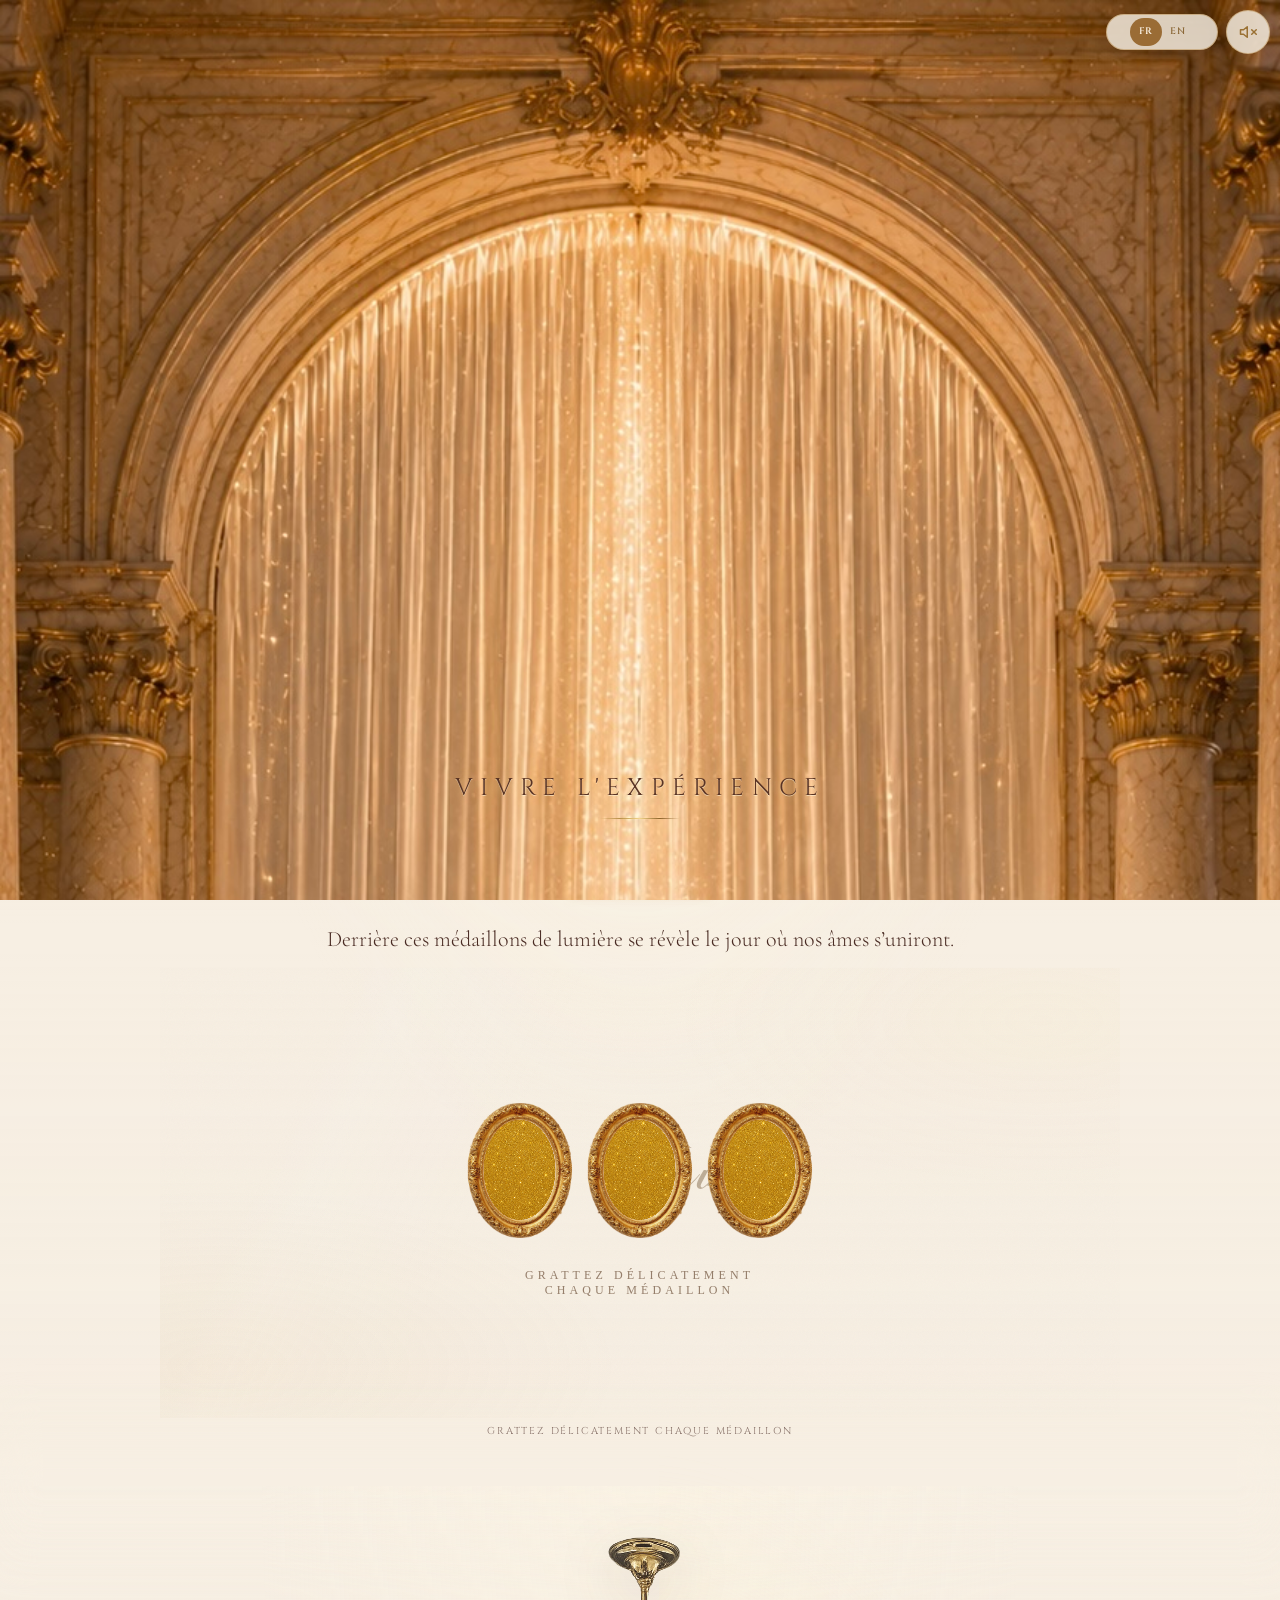
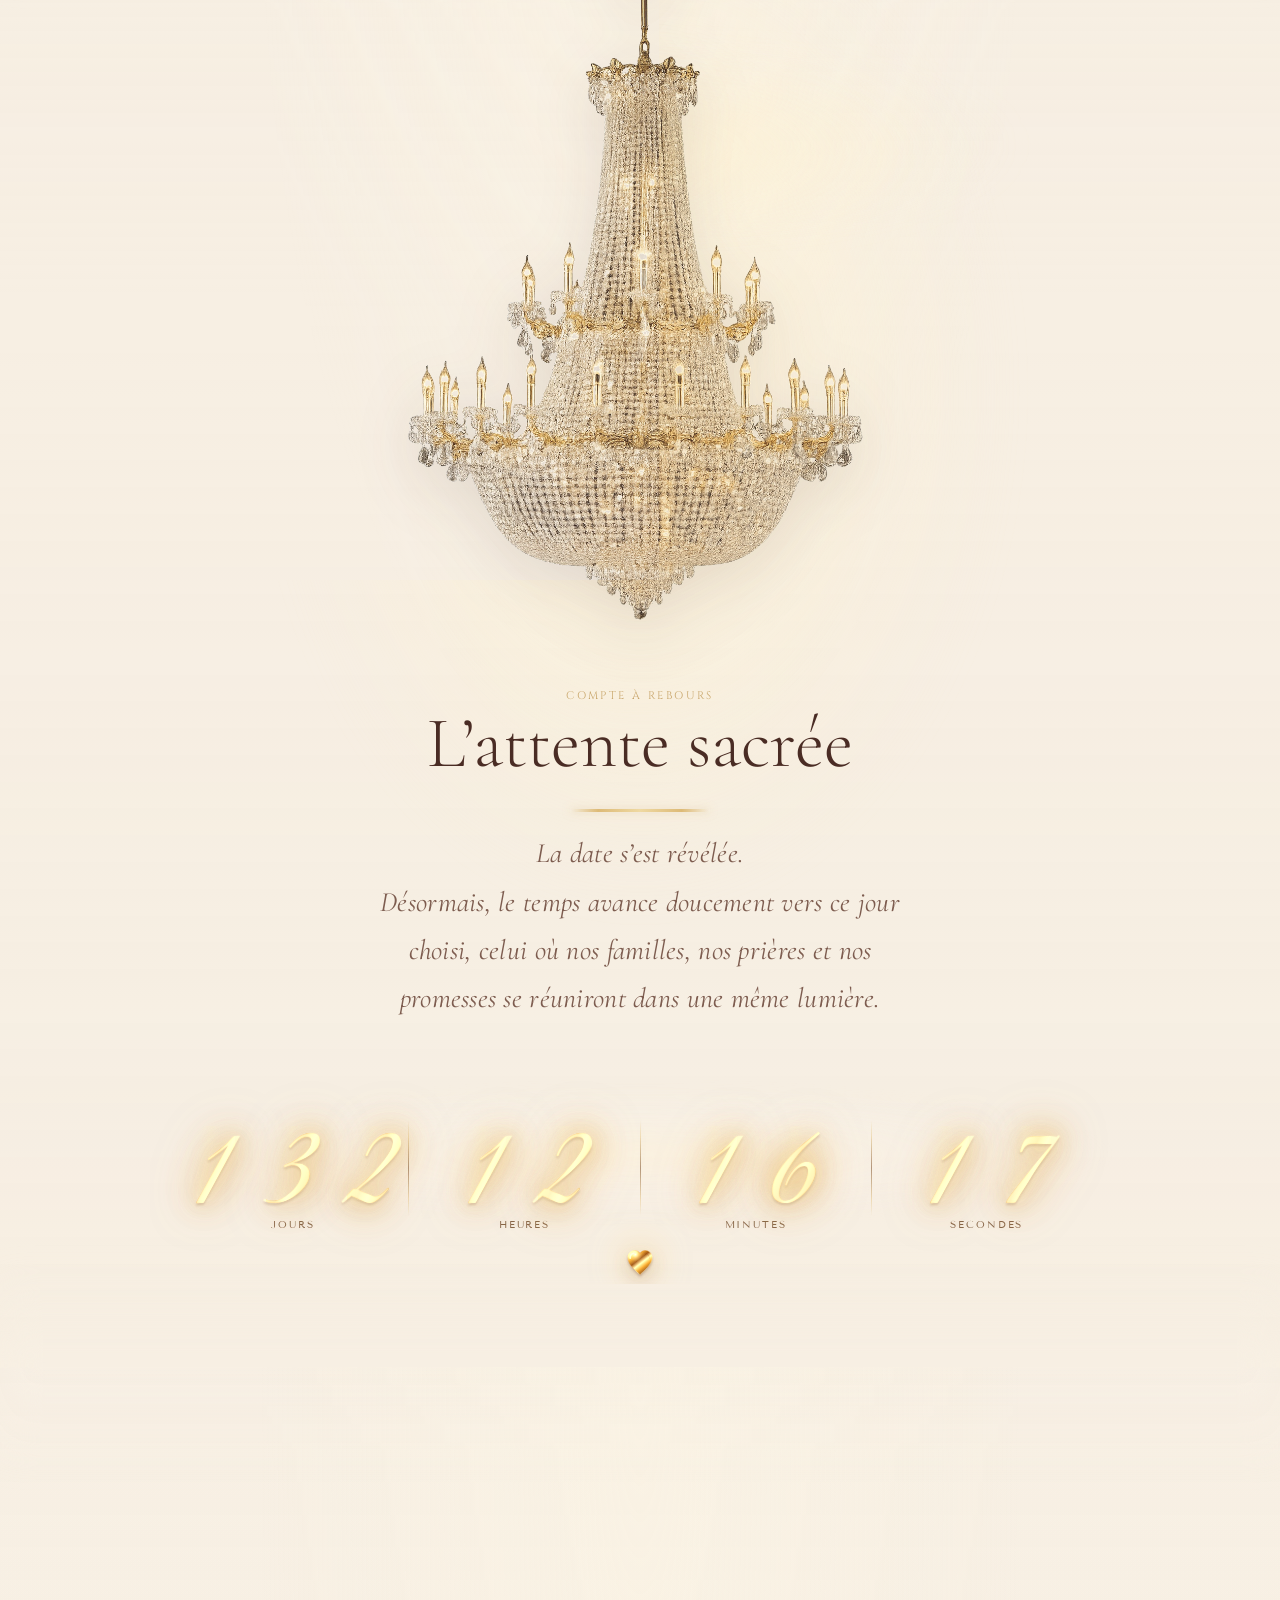
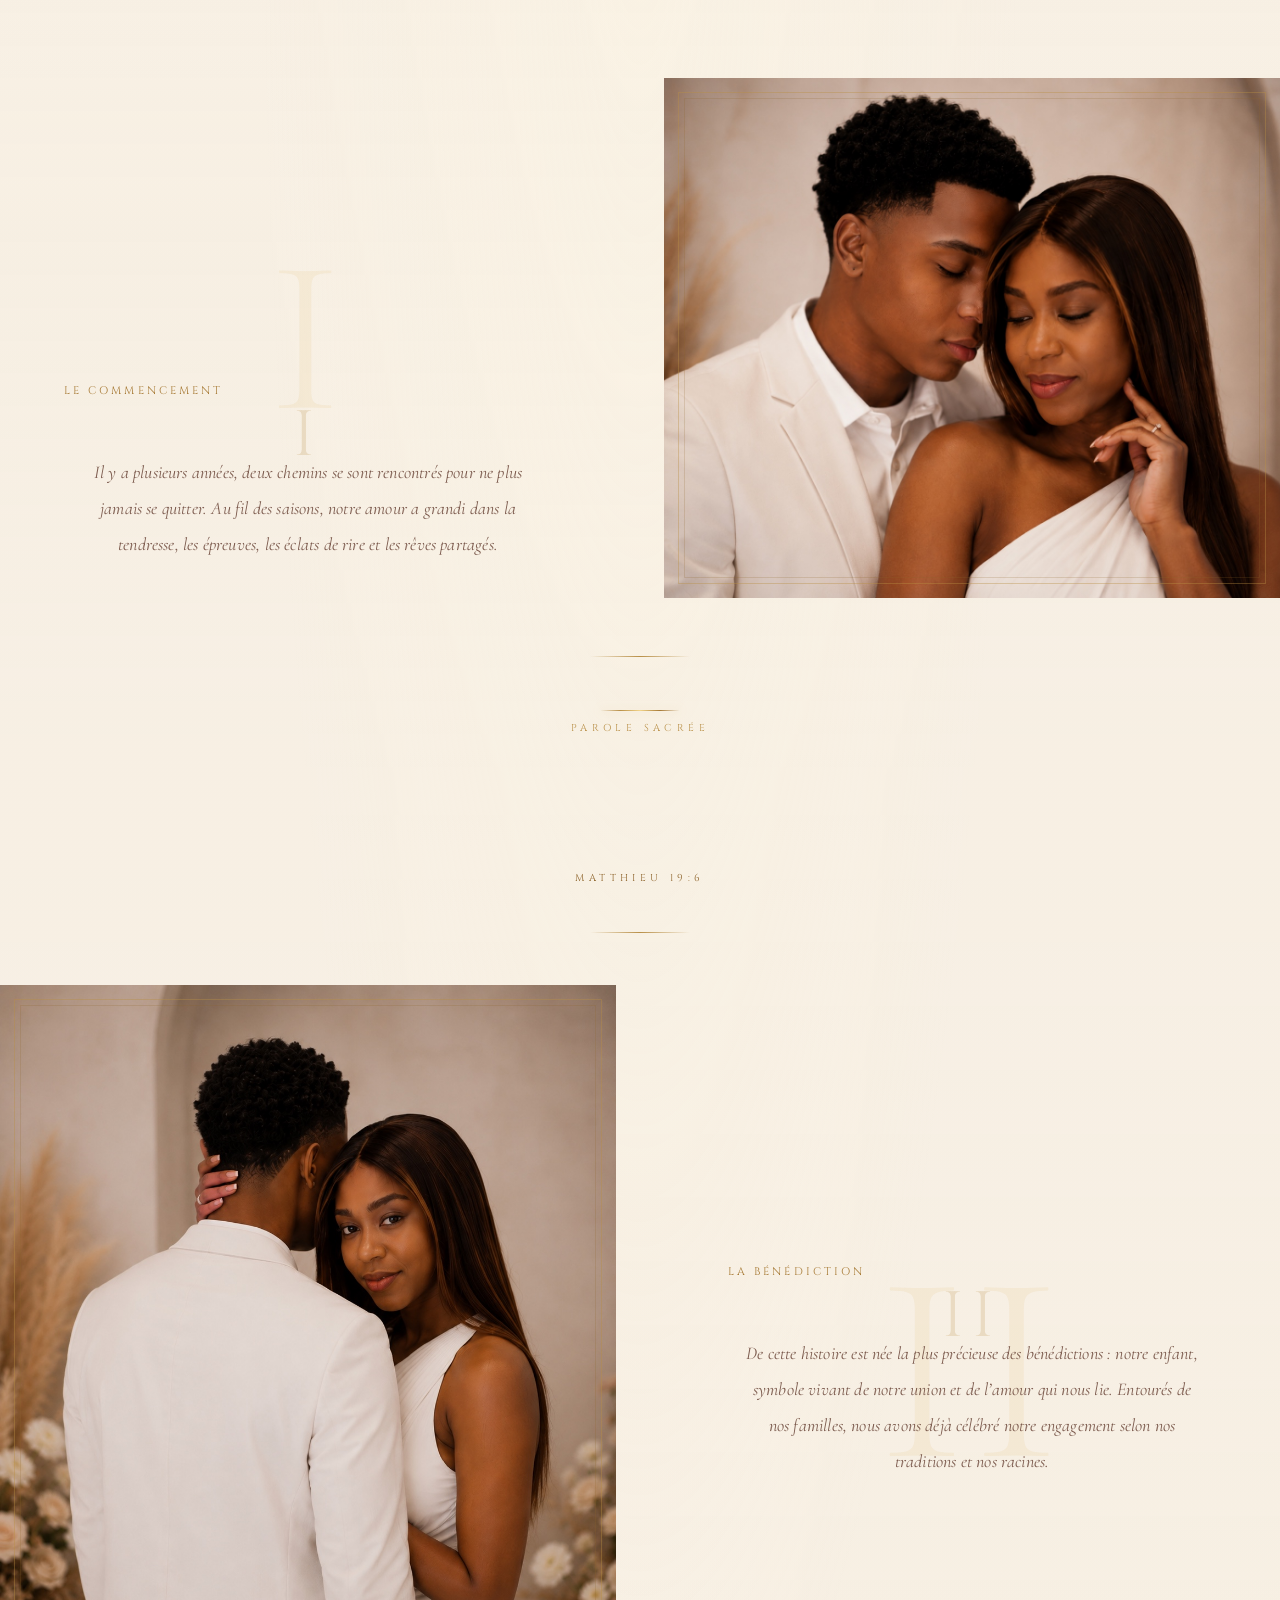
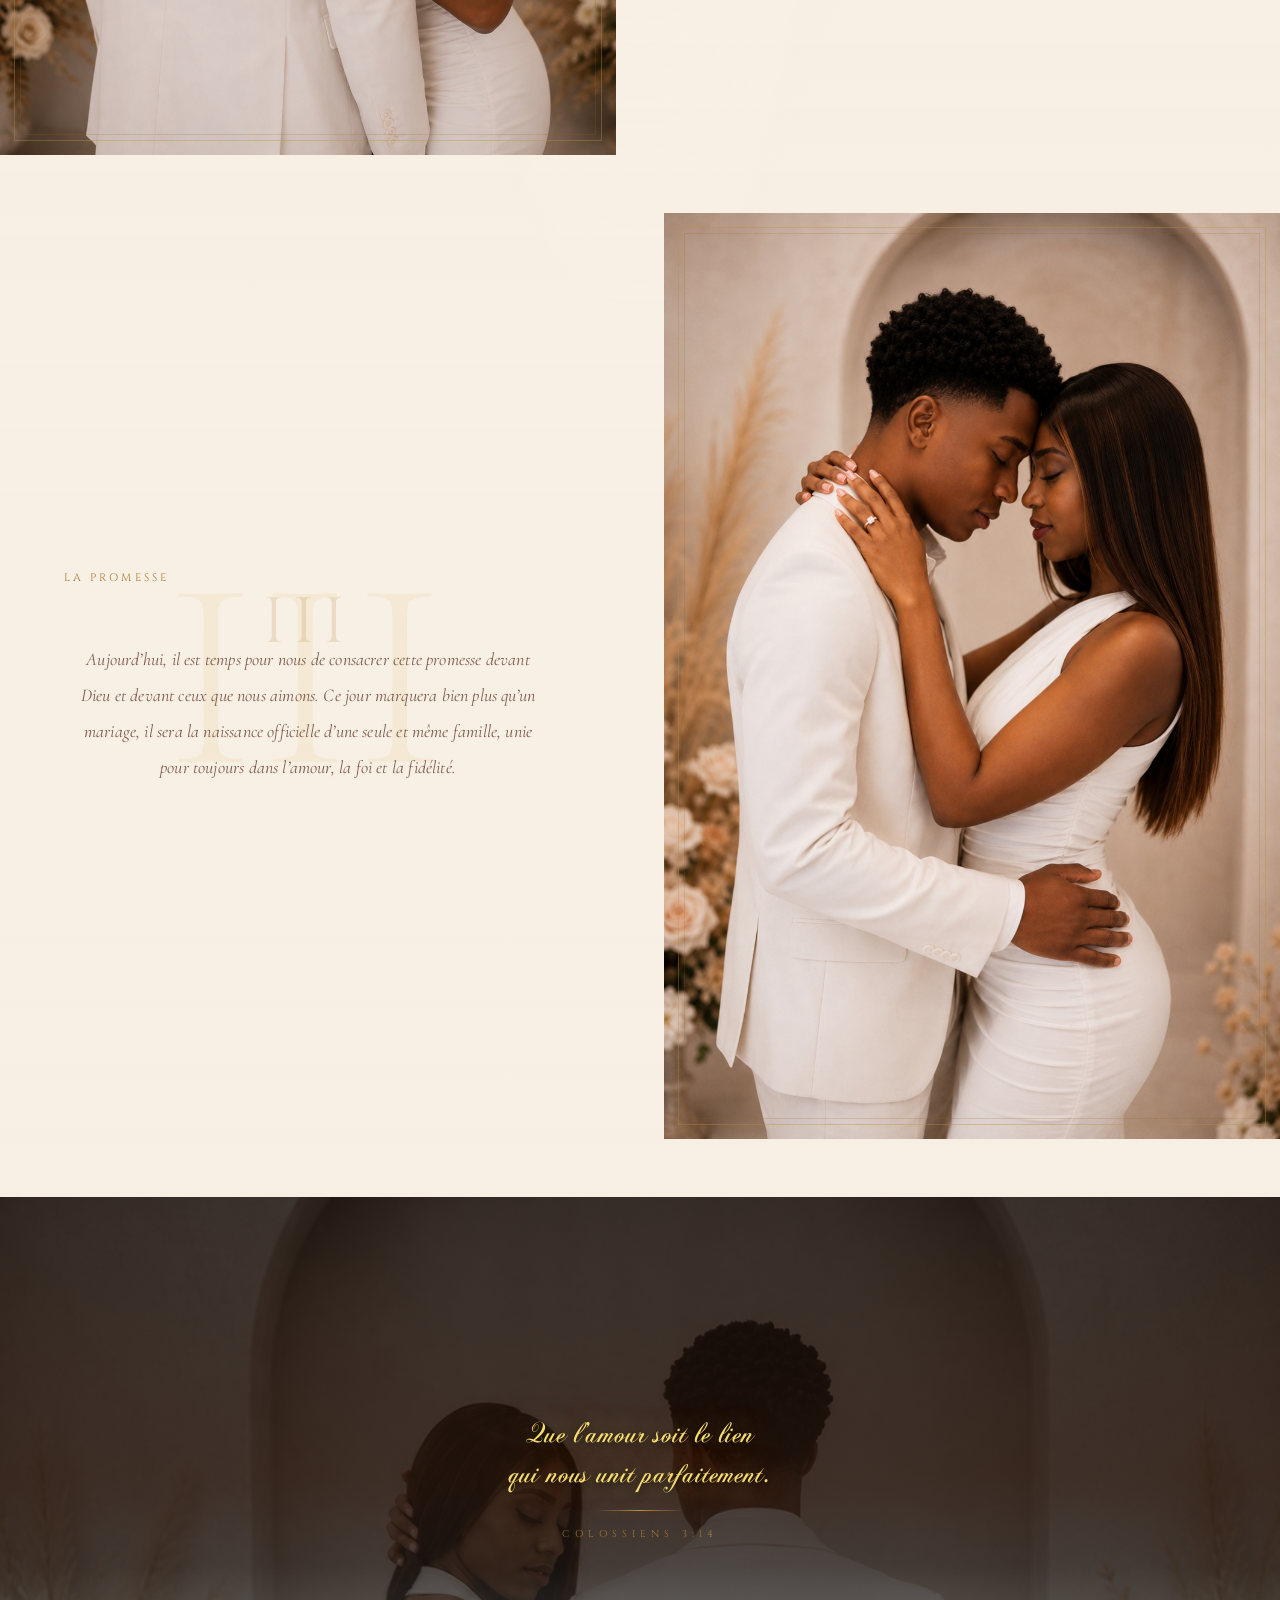
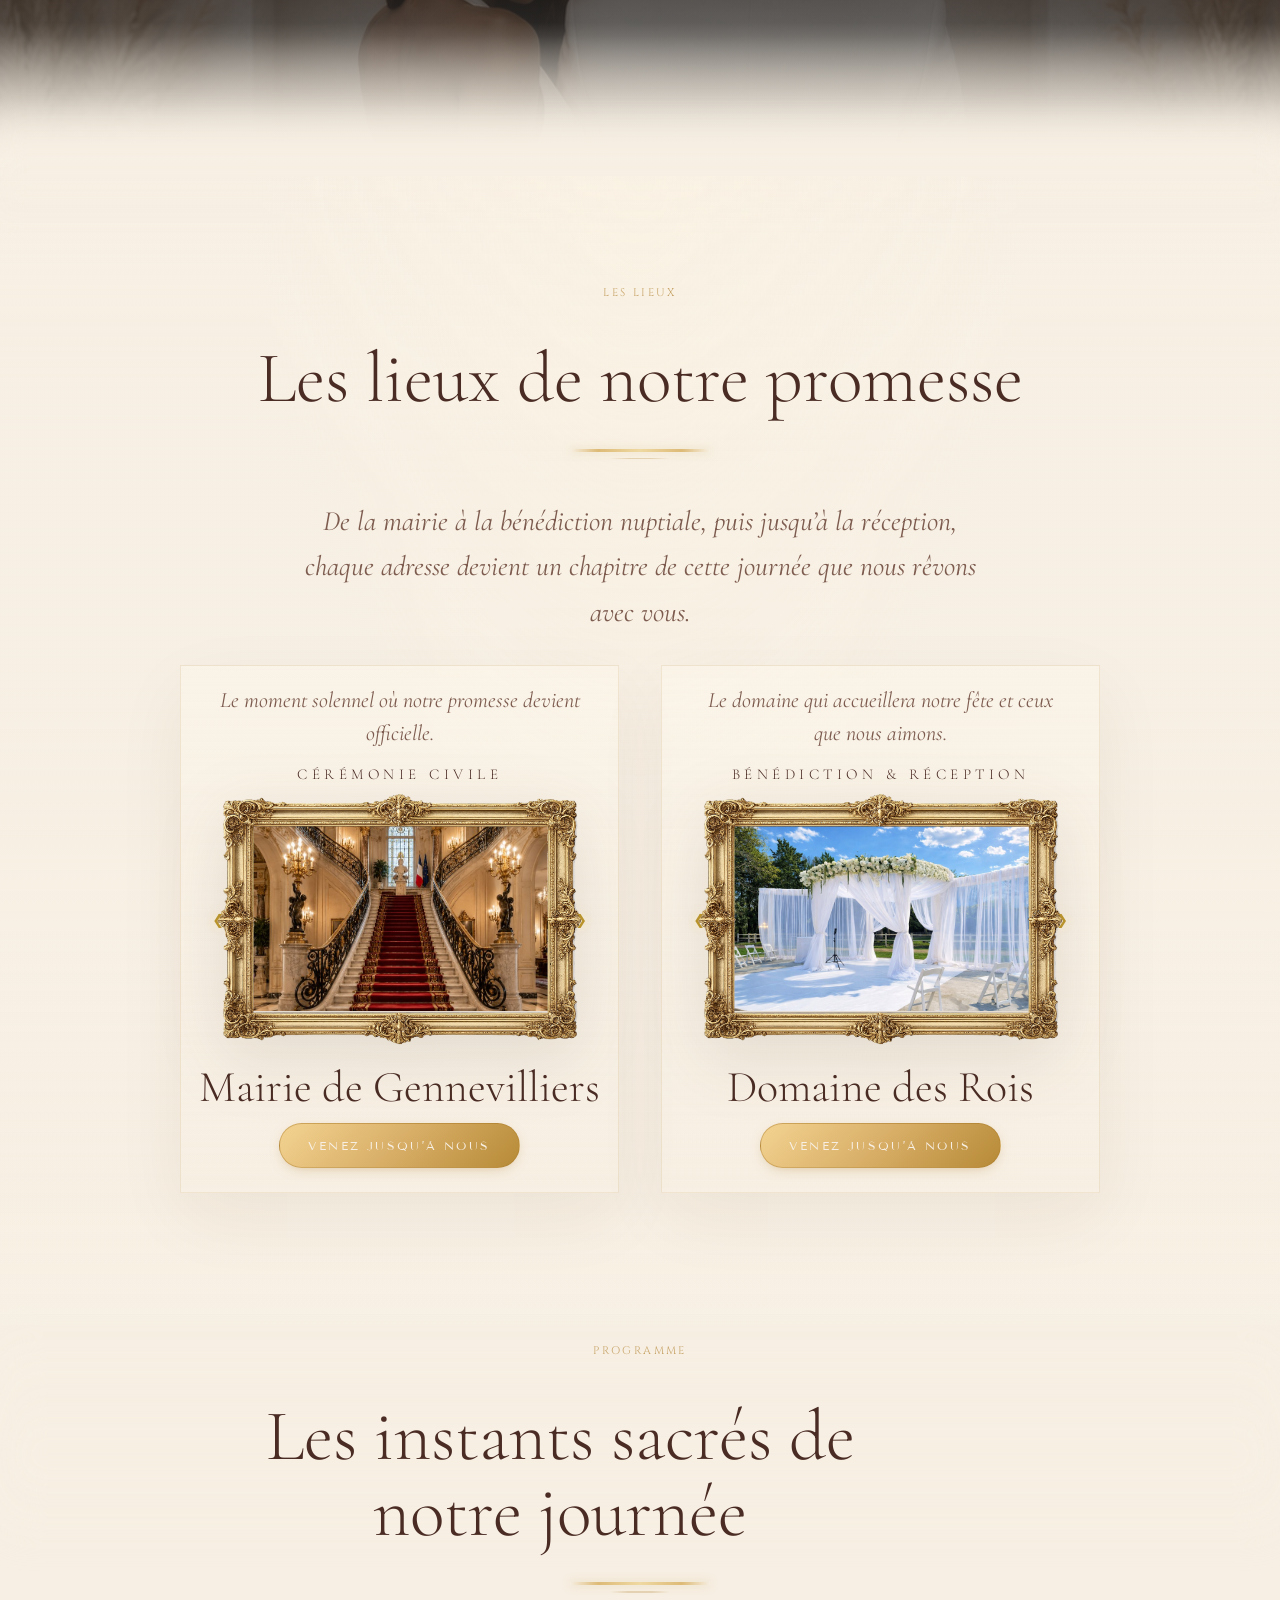
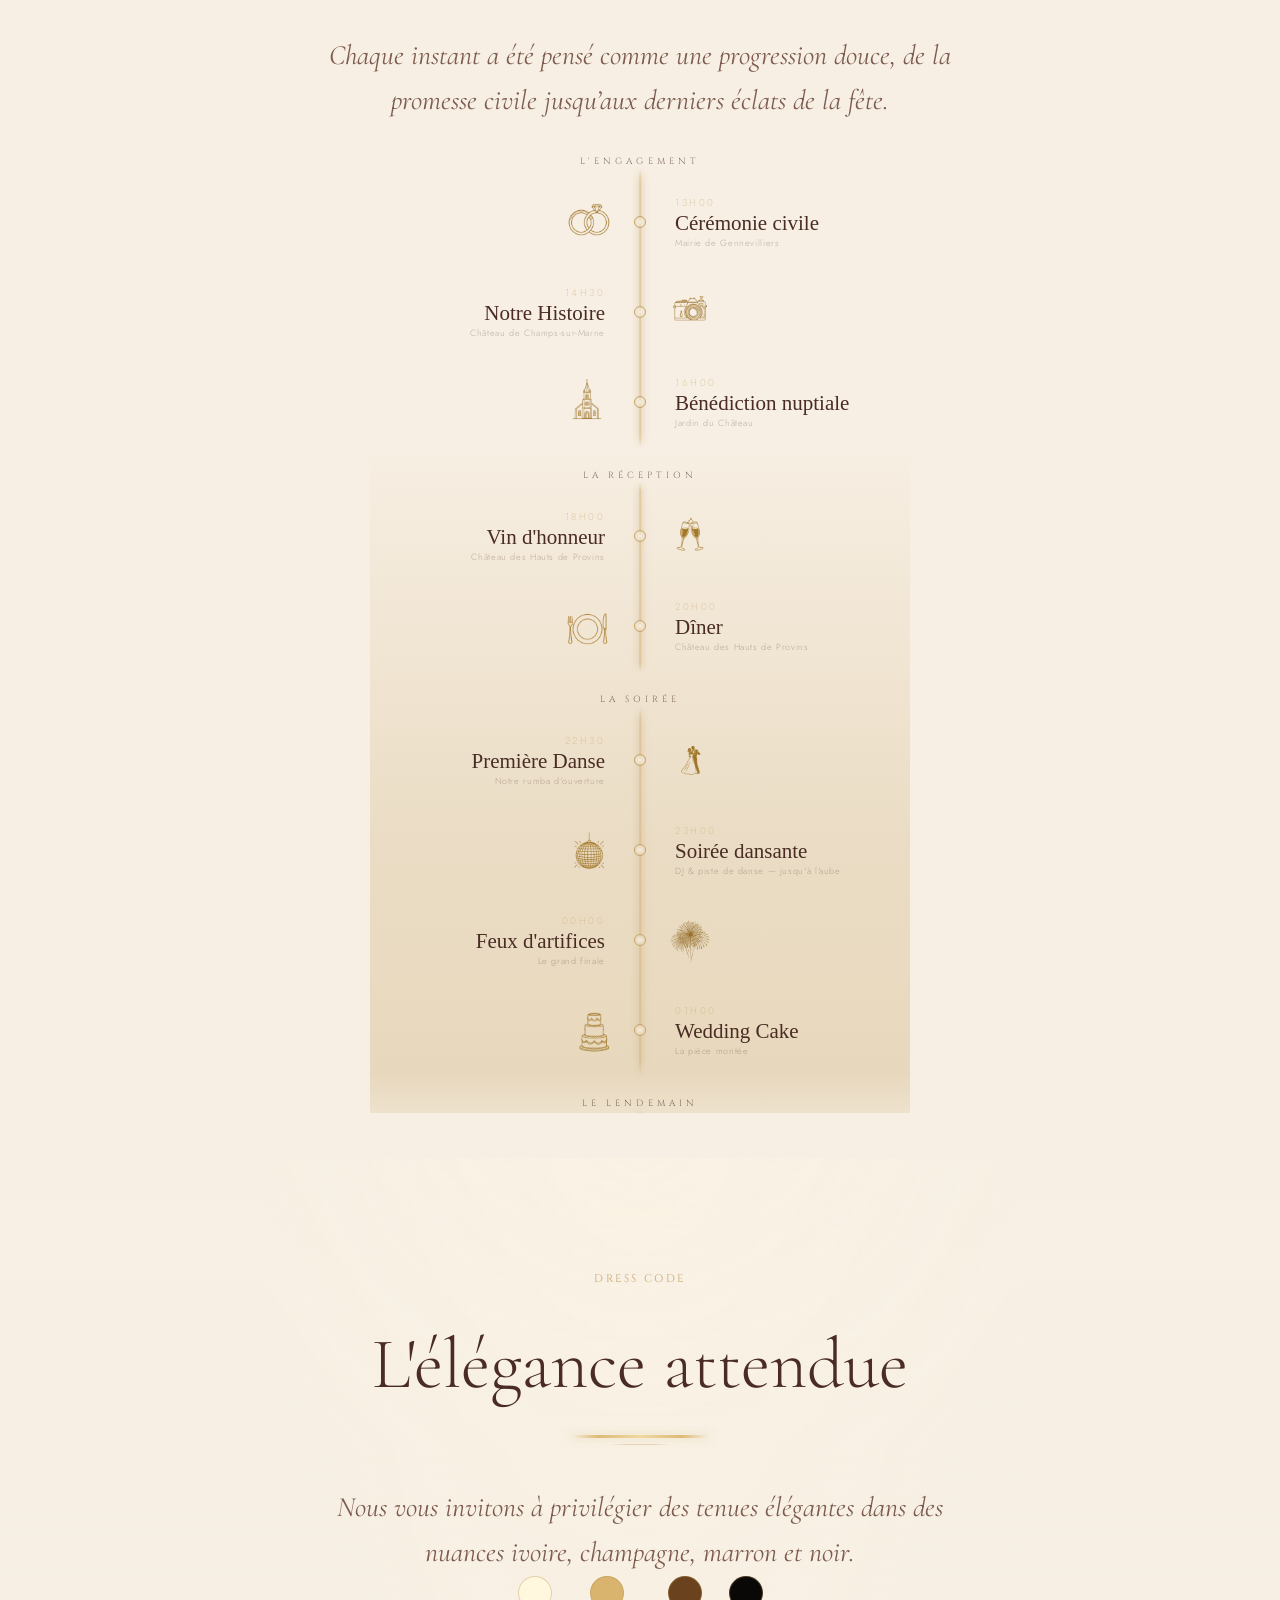
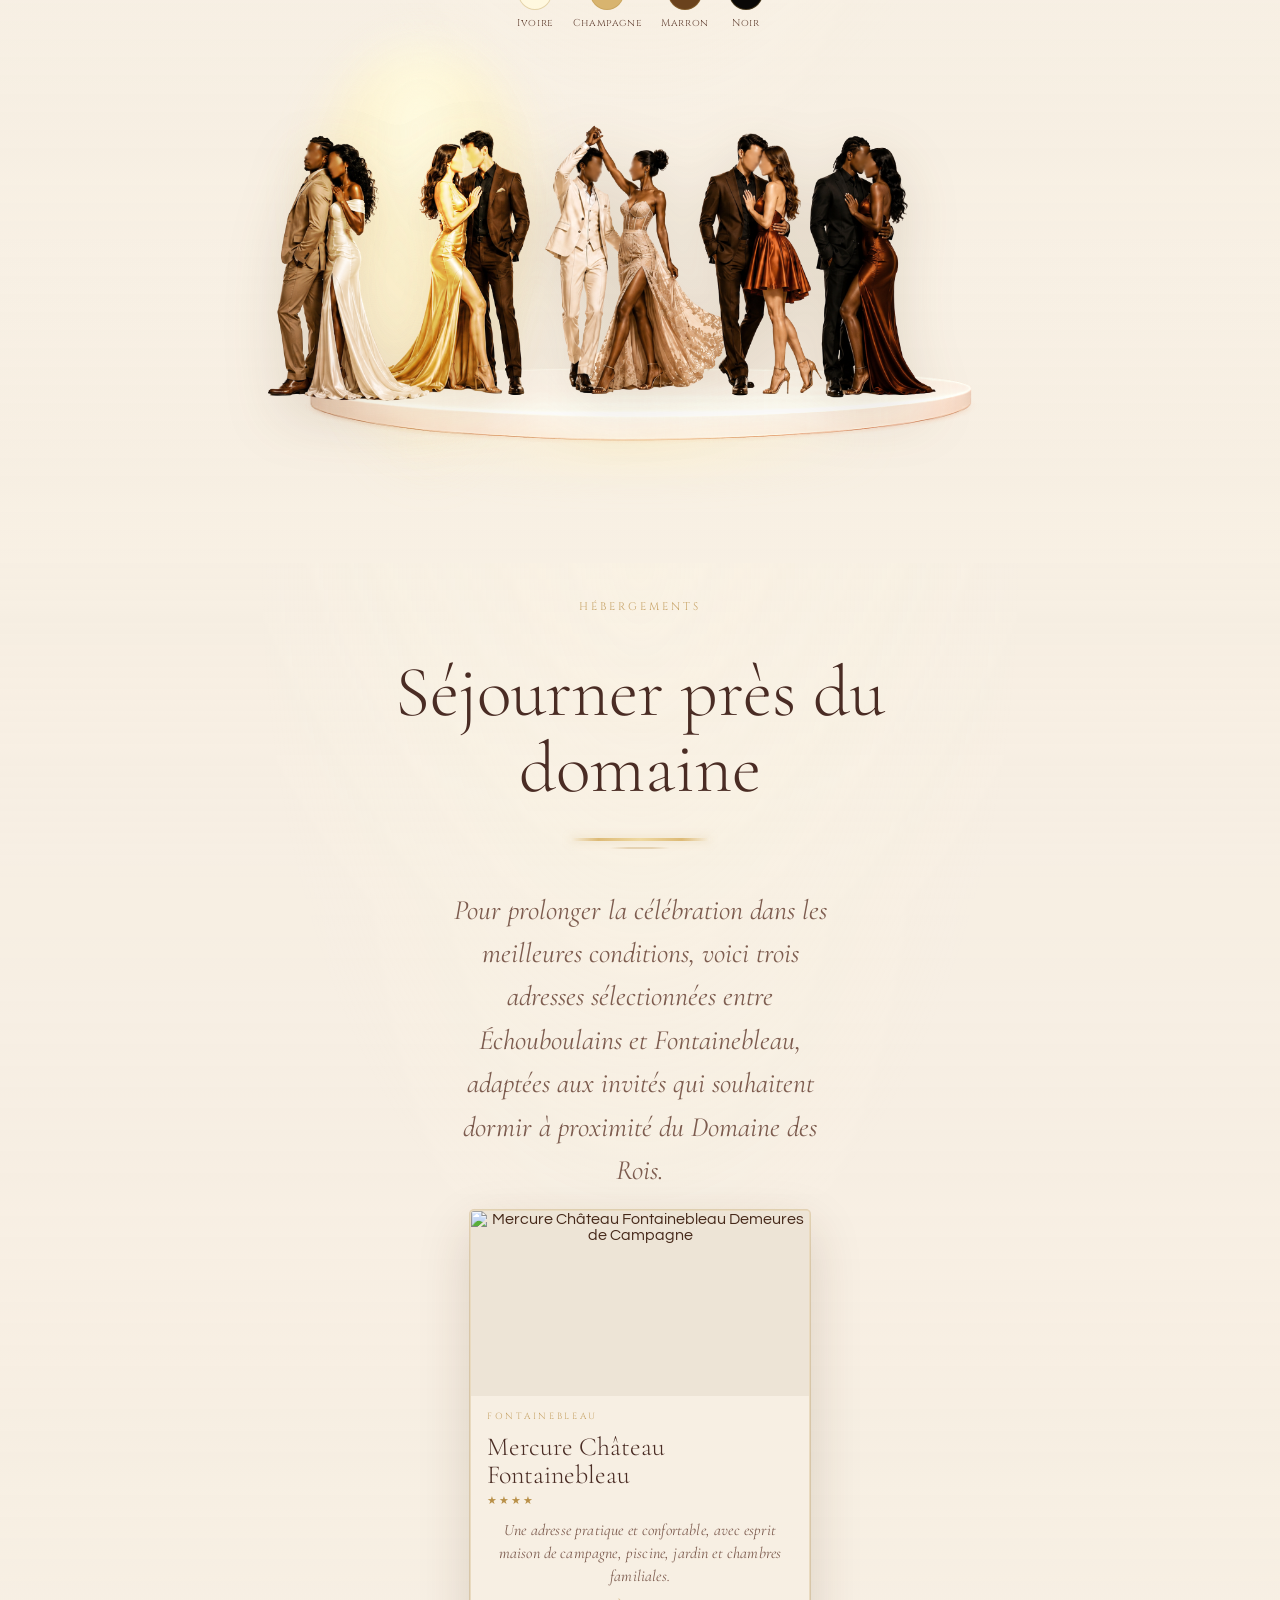
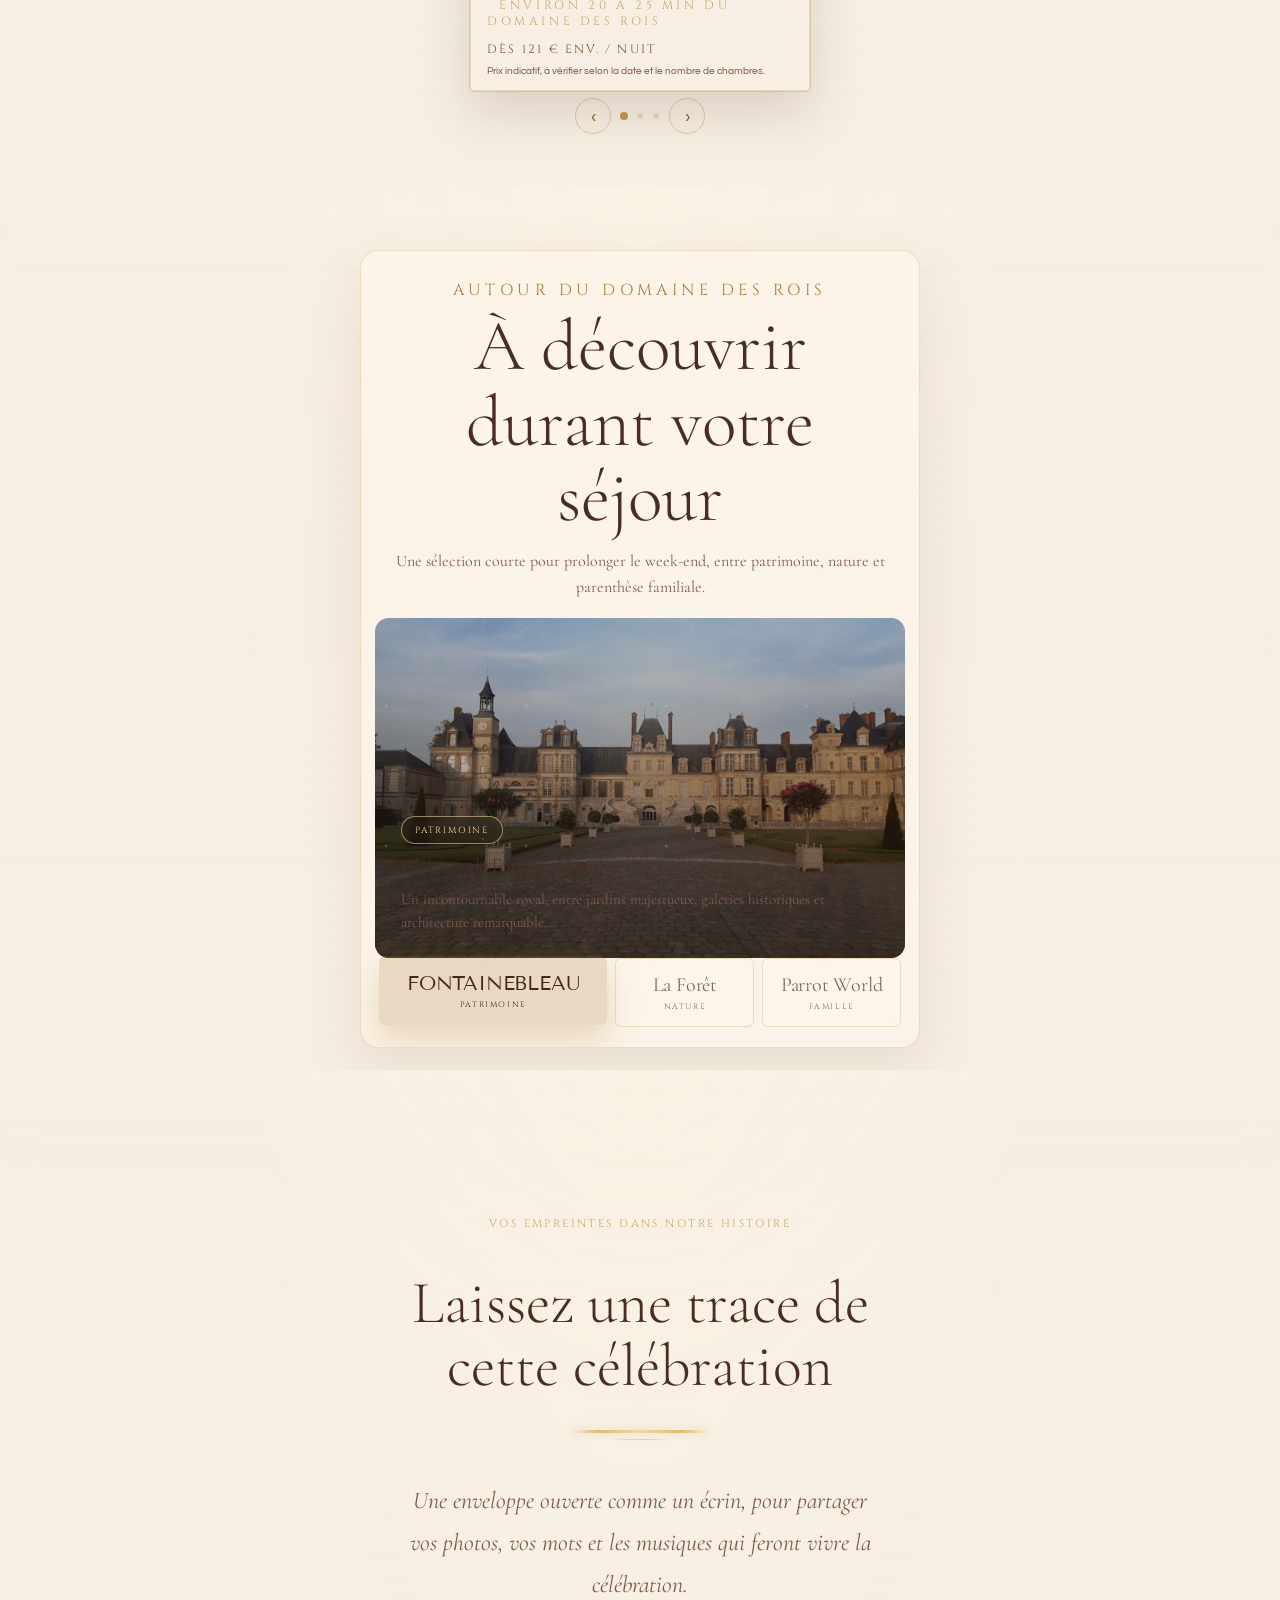
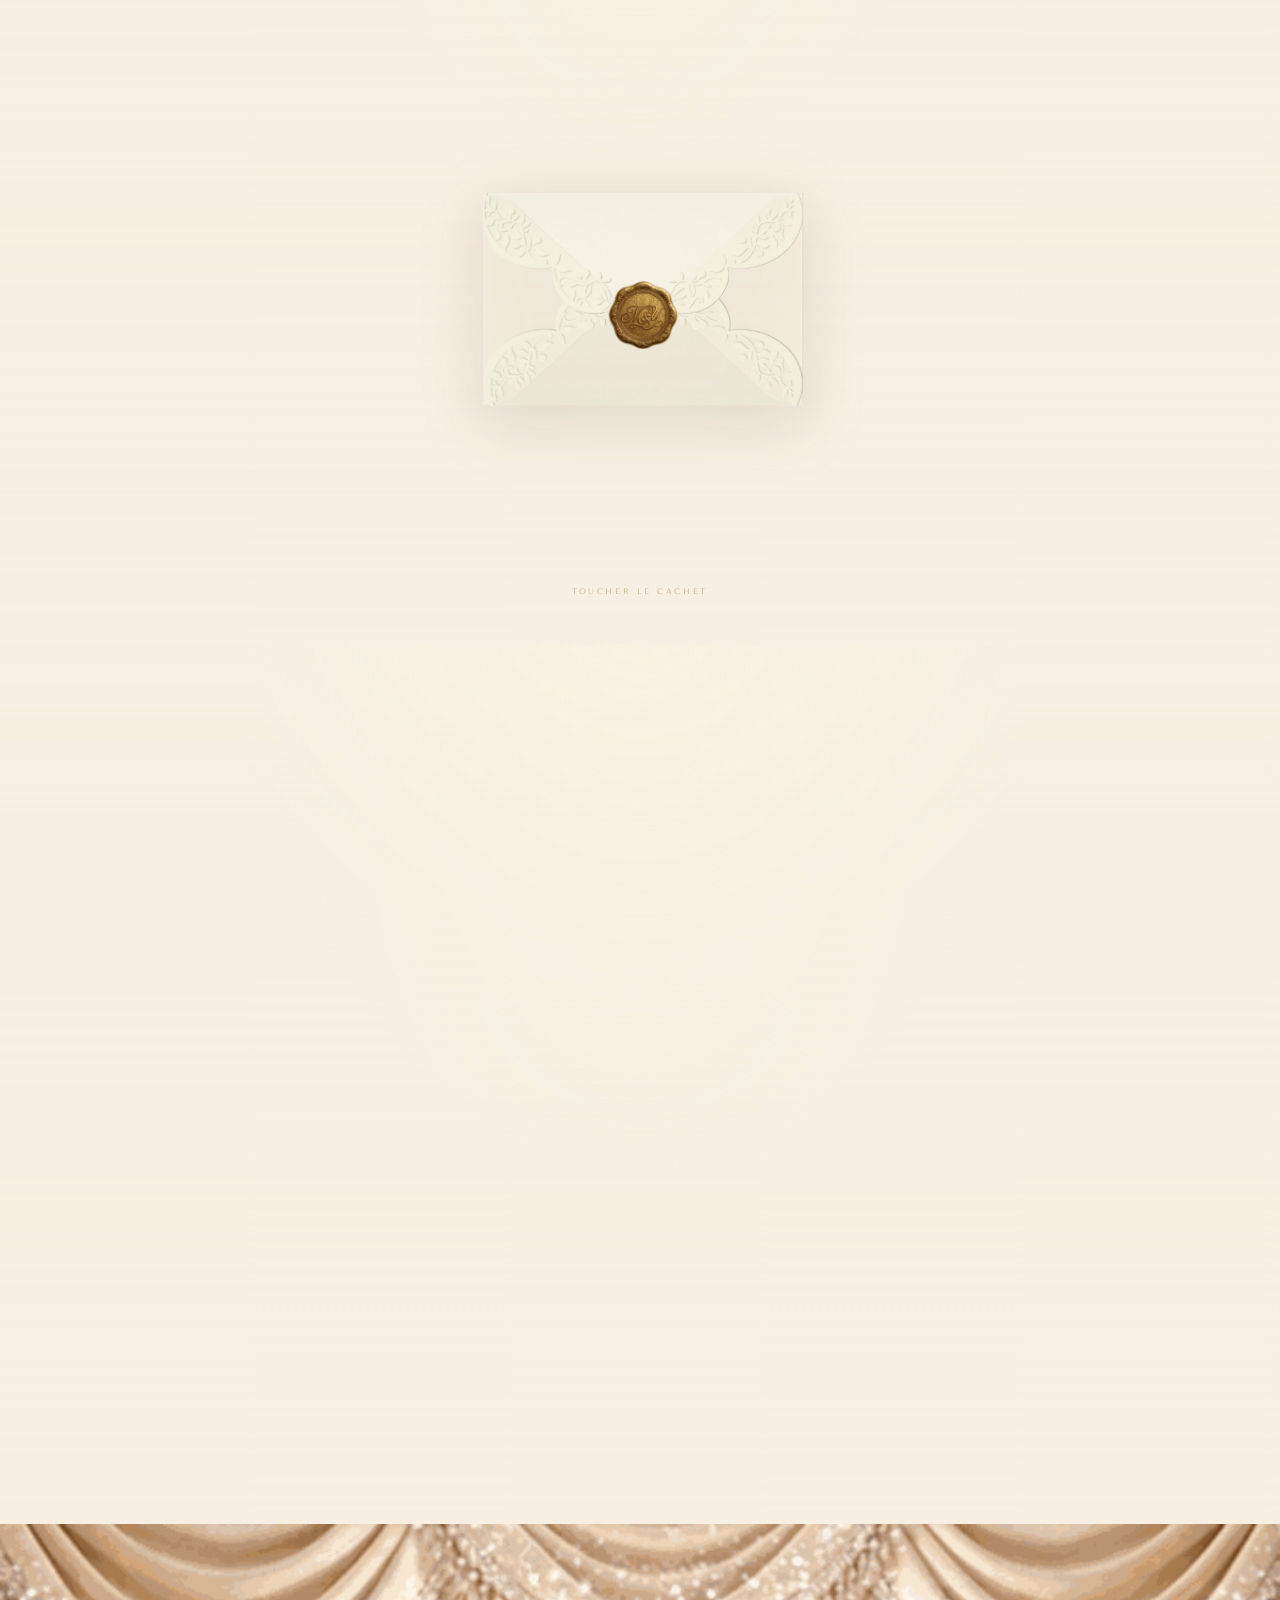
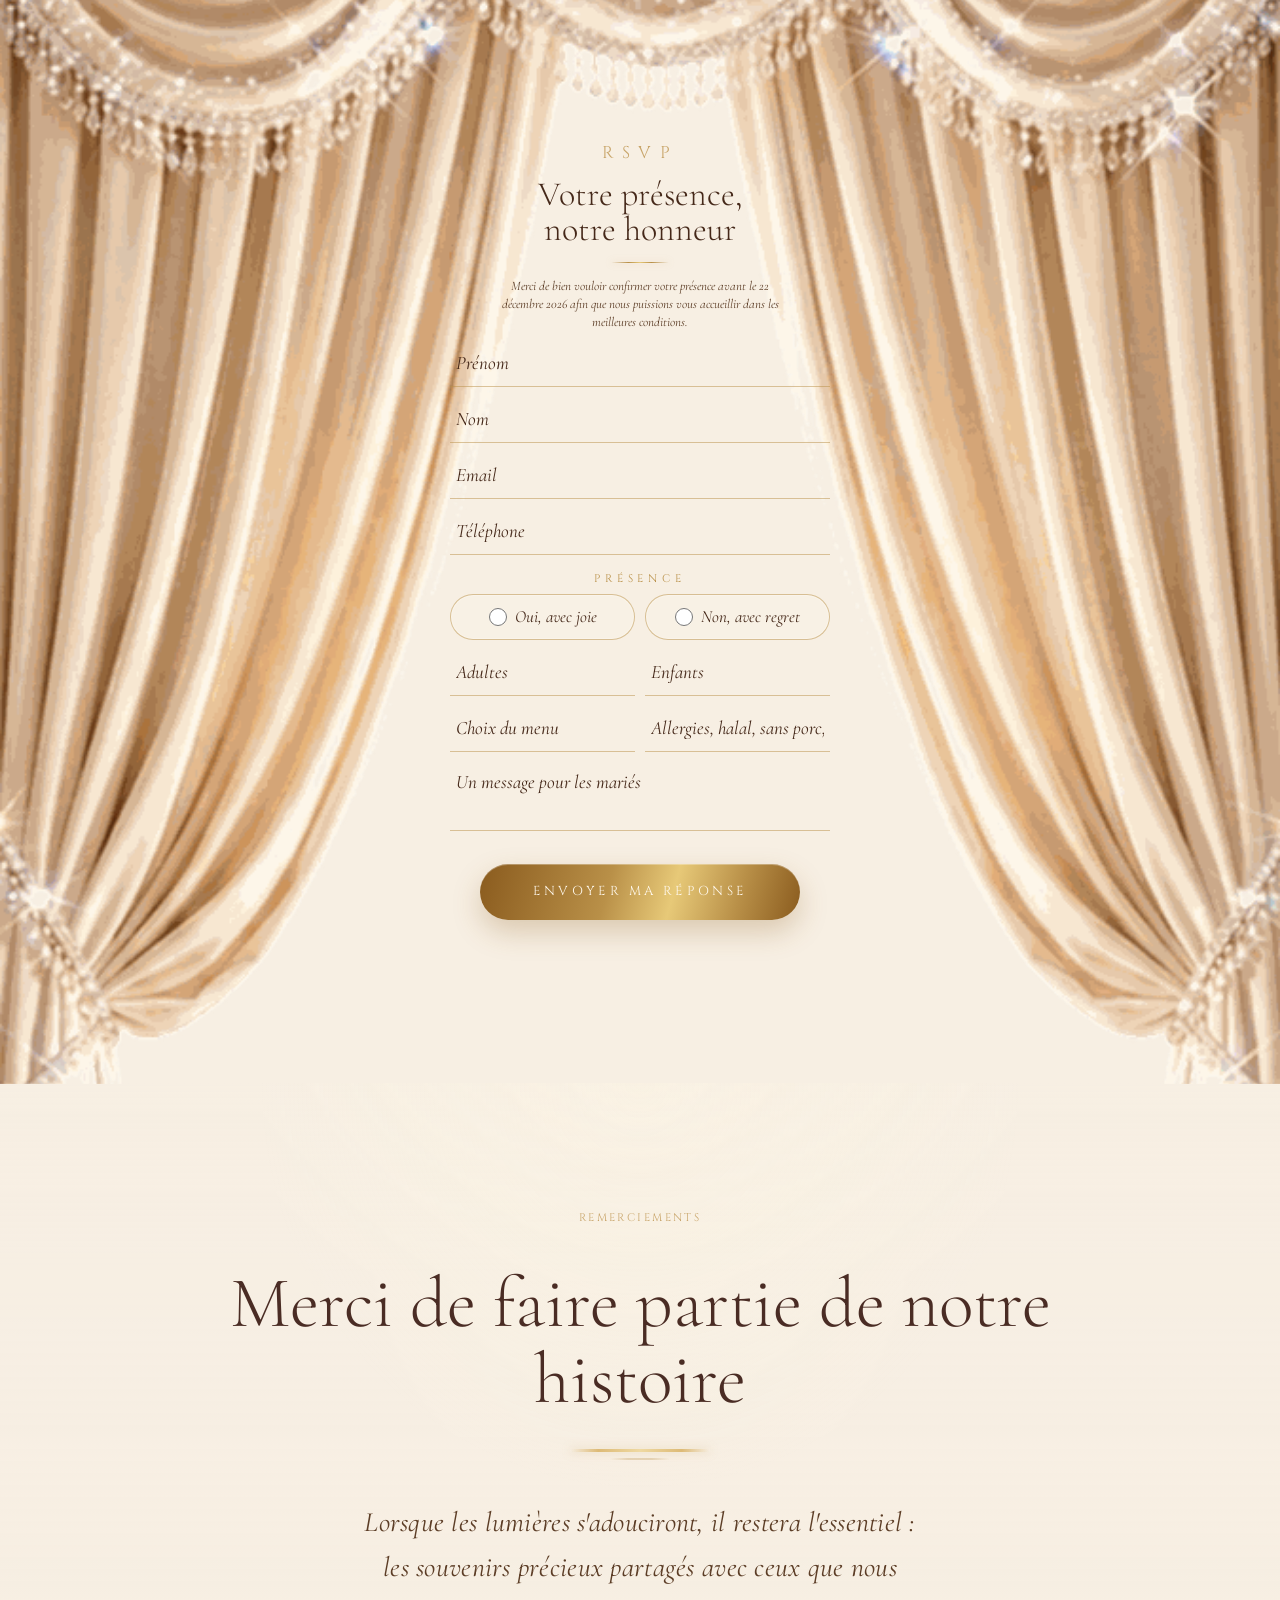
==== commit 39d9bb05: "Assemblage propre V1 Stable — visuels identiques, refs cassées supprimées Aucun visuel modifié. Chan" ====
--- a/index.html
+++ b/index.html
@@ -1,202 +1,48 @@
 <!DOCTYPE html>
+
 <html lang="fr">
 <head>
-<meta charset="utf-8">
-<meta name="viewport" content="width=device-width,initial-scale=1,maximum-scale=5,viewport-fit=cover">
-<meta name="theme-color" content="#F7EFE3">
-<meta property="og:type" content="website">
-<meta property="og:title" content="Marie-Paul &amp; Yann · Mariage 2027">
-<meta property="og:description" content="Vous êtes cordialement invités à célébrer le mariage de Marie-Paul &amp; Yann. Deux âmes, une promesse : une éternité à écrire ensemble.">
-<meta property="og:image" content="couple-hero.png">
-<meta property="og:locale" content="fr_FR">
-<meta name="twitter:card" content="summary_large_image">
-<meta name="twitter:title" content="Marie-Paul &amp; Yann · Mariage">
-<meta name="twitter:image" content="couple-hero.png">
-<title>Marie-Paul &amp; Yann · Mariage · 22 Mai 2027</title>
-<link rel="preconnect" href="https://fonts.googleapis.com">
-<link rel="preconnect" href="https://fonts.gstatic.com" crossorigin>
-<link href="https://fonts.googleapis.com/css2?family=Cormorant+Garamond:ital,wght@0,300;0,400;0,500;0,600;1,300;1,400&family=Cinzel:wght@400;500&family=Tenor+Sans&family=Questrial&family=Great+Vibes&display=swap" rel="stylesheet">
-<style>
+<meta charset="utf-8"/>
+<meta content="website" property="og:type"/>
+<meta content="Marie-Paul &amp; Yann · Mariage 2027" property="og:title"/>
+<meta content="Vous êtes cordialement invités à célébrer le mariage de Marie-Paul &amp; Yann. Deux âmes, une promesse : une éternité à écrire ensemble." property="og:description"/>
+<meta content="couple-hero.png" property="og:image"/>
+<meta content="fr_FR" property="og:locale"/>
+<meta content="summary_large_image" name="twitter:card"/>
+<meta content="Marie-Paul &amp; Yann · Mariage" name="twitter:title"/>
+<meta content="couple-hero.png" name="twitter:image"/>
+<meta content="width=device-width,initial-scale=1,maximum-scale=5" name="viewport"/>
+<title>Marie-Paul &amp; Yann · 2027 · v29</title>
+<link href="https://fonts.googleapis.com/css2?family=Gloock&amp;family=Tenor+Sans&amp;family=Questrial&amp;family=Cormorant+Garamond:ital,wght@0,300;0,400;0,600;1,300;1,400&amp;family=Great+Vibes&amp;family=Cinzel:wght@400;500&amp;display=swap" rel="stylesheet"/>
+<link href="style.css?v=52-clean" rel="stylesheet"/>
+<style id="eventia-master-clean-css">/* ===== EVENTIA MASTER CLEAN · Sections natives validées ===== */
+
 @font-face{font-family:'ChopinScript';src:url('[data-uri]') format('opentype');}
-
-/* ===== RESET & BASE ===== */
 *,*::before,*::after{box-sizing:border-box;margin:0;padding:0}
 html,body{background:#F7EFE3;font-family:'Questrial',sans-serif;color:#452819;overflow-x:hidden;}
 
-/* ===== CSS VARIABLES ===== */
-:root{
-  --ev-ivory:#F7EFE3;
-  --ev-gold:#D8AE67;
-  --ev-gold-deep:#B88A3A;
-  --ev-gold-pale:#F3D391;
-  --ev-brown:#4A2C24;
-  --ev-ink:#2A221F;
-  --eventia-bg:#F7EFE3;
-  --eventia-gold:#B88A3A;
-  --eventia-brown:#452819;
-  --eventia-cream:#fff8eb;
-  --gold:#B99048;
-  --gold2:#E8C982;
-}
-
-/* ===== GLOBAL COMPONENTS ===== */
 .es-kicker{font-family:'Cinzel',serif;letter-spacing:8px;text-transform:uppercase;color:#A77A35;font-size:12px;margin-bottom:18px;display:block;}
 .es-title{font-family:'Cormorant Garamond',serif;font-weight:300;font-size:clamp(36px,8vw,68px);line-height:1.05;color:#452819;margin:0 auto 12px;letter-spacing:-.015em;}
 .es-copy{font-family:'Cormorant Garamond',serif;font-style:italic;font-size:clamp(17px,4vw,24px);line-height:1.7;color:#674638;max-width:720px;margin:0 auto 24px;}
 .es-section{padding:clamp(28px,4vh,52px) 18px;text-align:center;background:#F7EFE3;}
 .es-inner{max-width:960px;margin:0 auto;}
-.line-main,.date-title-line-main{width:130px;height:1px;margin:0 auto 8px;background:linear-gradient(90deg,transparent,#B99048,#F3D58A,#A77A35,transparent);box-shadow:0 0 10px rgba(215,181,109,.35);}
-.line-sec,.date-title-line-secondary{width:80px;height:1px;margin:0 auto 24px;background:linear-gradient(90deg,transparent,#F3D58A,#8E642B,transparent);opacity:.7;}
-
-/* ===== BUTTON SYSTEM ===== */
-.eventia-btn,.gold-btn{
-  font-family:'Tenor Sans',sans-serif;
-  font-size:12px;letter-spacing:.22em;text-transform:uppercase;
-  color:#2A221F;border:0;border-radius:999px;
-  padding:17px 28px;white-space:nowrap;
-  background:linear-gradient(135deg,#F3D391 0%,#D8AE67 48%,#B88A3A 100%);
-  box-shadow:0 16px 36px rgba(180,138,50,.30), inset 0 1px 0 rgba(255,255,255,.45);
-  cursor:pointer;display:inline-flex;align-items:center;justify-content:center;
-  text-decoration:none;transition:transform .22s ease,box-shadow .22s ease;
-}
-.eventia-btn:hover,.gold-btn:hover{transform:translateY(-2px);box-shadow:0 22px 46px rgba(180,138,50,.40), inset 0 1px 0 rgba(255,255,255,.45);}
-
-/* ===== SEPARATORS ===== */
-.sep-line{width:120px;height:1px;background:linear-gradient(90deg,transparent,rgba(183,143,67,.35),transparent);margin:0 auto;}
-
-/* ===== PROGRESS BAR ===== */
-#progress-bar{position:fixed;top:0;left:0;width:0%;height:3px;z-index:10000;background:linear-gradient(90deg,#B88A3A,#F3D391,#D8AE67);transition:width .1s linear;}
-
-/* ===== ANCHOR NAV ===== */
-#anchor-nav{position:fixed;right:14px;top:50%;transform:translateY(-50%);z-index:9990;display:flex;flex-direction:column;gap:10px;}
-.anav-dot{width:8px;height:8px;border-radius:50%;background:rgba(184,138,58,.28);border:1px solid rgba(184,138,58,.4);cursor:pointer;position:relative;transition:background .3s,transform .2s;}
-.anav-dot.is-active{background:#B88A3A;transform:scale(1.3);}
-.anav-dot::after{content:attr(data-label);position:absolute;right:14px;top:50%;transform:translateY(-50%);font-family:'Cinzel',serif;font-size:8px;letter-spacing:.12em;color:#8E642B;white-space:nowrap;opacity:0;pointer-events:none;transition:opacity .2s;}
-.anav-dot:hover::after{opacity:1;}
-@media(max-width:480px){#anchor-nav{right:8px;}#anchor-nav .anav-dot::after{display:none;}}
-
-/* ===== TOPNAV ===== */
-#topnav{position:fixed;top:18px;left:50%;transform:translateX(-50%);z-index:9990;display:flex;align-items:center;gap:10px;}
-#lang-sw{display:flex;align-items:center;gap:4px;background:rgba(247,239,227,.72);border:1px solid rgba(184,138,58,.32);border-radius:999px;padding:4px 8px;backdrop-filter:blur(8px);}
-#lang-sw button{font-family:'Cinzel',serif;font-size:10px;letter-spacing:.12em;color:#8E642B;background:transparent;border:0;cursor:pointer;padding:3px 5px;border-radius:999px;}
-#lang-sw button.active{background:rgba(184,138,58,.18);color:#4A2C24;}
-#mus-btn{width:38px;height:38px;border-radius:50%;border:1px solid rgba(184,138,58,.4);background:rgba(247,239,227,.72);color:#8E642B;font-size:16px;cursor:pointer;backdrop-filter:blur(8px);display:flex;align-items:center;justify-content:center;}
-.lang-sw{transition:opacity .35s ease, transform .35s ease;}
-body.eventia-scrolled .lang-sw{opacity:0!important;pointer-events:none!important;transform:translateY(-10px)!important;}
-
-/* ===== HERO (from ZIP 01) ===== */
-#enter{position:fixed;inset:0;z-index:1000;background:#0d0a08;overflow:hidden;cursor:pointer;-webkit-tap-highlight-color:transparent;user-select:none;touch-action:manipulation;}
-.door-img,#vid{position:absolute;inset:0;width:100%;height:100%;object-fit:cover;object-position:center top;display:block;}
-.door-img{z-index:1;}
-#vid{z-index:2;opacity:0;transition:opacity .45s ease;}
-#glow{position:absolute;inset:0;width:100%;height:100%;pointer-events:none;mix-blend-mode:screen;z-index:3;opacity:0;}
-#wash{position:absolute;inset:0;background:#FFF7EF;opacity:0;z-index:4;pointer-events:none;}
-#cta{position:absolute;bottom:clamp(52px,9vh,92px);left:50%;transform:translateX(-50%);z-index:5;text-align:center;transition:opacity .5s ease;}
-#cta-text,.cta-text{display:block;font-family:'Cinzel',serif;font-size:clamp(15px,4.2vw,24px);letter-spacing:.28em;text-transform:uppercase;color:#5A3424;text-shadow:0 1px 0 rgba(255,246,220,.55),0 0 12px rgba(243,213,138,.45);white-space:nowrap;animation:blink 2.2s ease-in-out infinite;}
-#cta-line,.cta-line{width:84px;height:1px;background:linear-gradient(90deg,transparent,#B99048,#F3D58A,#8E642B,transparent);margin:14px auto 0;box-shadow:0 0 12px rgba(243,213,138,.55);}
-@keyframes blink{0%,100%{opacity:1}50%{opacity:.28}}
-#enter.hide{opacity:0;pointer-events:none;transition:opacity .55s ease;}
-#enter.gone{display:none;}
-
-#hero{position:relative;width:100%;min-height:100svh;background:#1a1208;overflow:hidden;isolation:isolate;}
-.photo{position:absolute;inset:0;width:100%;height:100%;object-fit:cover;object-position:center top;display:block;z-index:0;animation:kenBurns 24s ease-in-out infinite alternate;transform-origin:center center;}
-@keyframes kenBurns{from{transform:scale(1)}to{transform:scale(1.035)}}
-#hero::after{content:'';position:absolute;inset:0;background:linear-gradient(to bottom,rgba(0,0,0,.06) 0%,transparent 35%,rgba(247,239,227,.10) 50%,rgba(247,239,227,.45) 68%,rgba(247,239,227,.88) 84%,#F7EFE3 100%);z-index:1;pointer-events:none;}
-.hero-content{position:absolute;inset:0;width:100%;height:100%;z-index:2;pointer-events:none;}
-.h-intro{position:absolute;top:calc(env(safe-area-inset-top,0px) + 7.2vh);left:50%;transform:translateX(-50%);width:96vw;max-width:96vw;text-align:center;font-family:'Cinzel',serif;font-size:clamp(7.2px,2.1vw,12px);letter-spacing:clamp(.02em,.42vw,.13em);line-height:1.15;white-space:nowrap;color:rgba(255,248,238,.96);text-shadow:0 1px 10px rgba(0,0,0,.58);opacity:0;transition:opacity 1.4s ease .45s;}
-.h-names{position:absolute;top:65.5%;left:50%;transform:translateX(-50%);width:96vw;max-width:96vw;text-align:center;font-family:'ChopinScript','Chopin Script','Great Vibes',cursive;font-size:clamp(52px,13vw,90px);font-weight:400;line-height:1.45;white-space:nowrap;overflow:visible;padding:.72em 0 .88em;background:linear-gradient(90deg,#8f6424 0%,#bf8c35 18%,#f6da8a 36%,#fff6ca 49%,#d8ae67 58%,#b88a3a 72%,#f4d987 86%,#8f6424 100%);background-size:420% 100%;-webkit-background-clip:text;background-clip:text;-webkit-text-fill-color:transparent;color:transparent;will-change:background-position;opacity:0;transition:opacity 1.5s ease 1.1s;}
-.h-line{position:absolute;top:81.8%;left:50%;transform:translateX(-50%);width:160px;height:1px;background:linear-gradient(90deg,transparent,#B99048,#F3D58A,#A77A35,transparent);box-shadow:0 0 14px rgba(215,181,109,.45);opacity:0;transition:opacity 1.2s ease 1s;}
-.h-q-wrap{position:absolute;top:84.5%;left:50%;transform:translateX(-50%);width:86vw;max-width:520px;text-align:center;}
-.h-q1,.h-q2{display:block;font-family:'Cormorant Garamond',serif;font-style:italic;font-weight:300;font-size:clamp(19px,5.1vw,30px);line-height:1.55;color:rgba(55,30,10,.88);text-shadow:0 0 18px rgba(255,255,255,.9);opacity:0;transform:translateY(14px);transition:opacity 2.1s ease,transform 2.1s cubic-bezier(.16,.84,.44,1);}
-.h-q1.show,.h-q2.show{opacity:1;transform:translateY(0);}
-#sparkCanvas{position:absolute;inset:0;width:100%;height:100%;pointer-events:none;z-index:3;opacity:.62;mix-blend-mode:screen;}
-.active .h-intro,.active .h-names,.active .h-line{opacity:1;}
-#hero-veil{position:absolute;inset:0;background:#FFF7EF;z-index:10;pointer-events:none;opacity:1;transition:opacity .65s cubic-bezier(.4,0,.2,1);}
-#hero-btns{position:absolute;top:calc(env(safe-area-inset-top,0px) + 18px);right:18px;z-index:5;pointer-events:auto;}
-.btn-sm{width:38px;height:38px;border-radius:50%;background:rgba(69,40,25,.6);border:1px solid rgba(184,138,58,.4);color:#f8df99;font-size:18px;cursor:pointer;display:flex;align-items:center;justify-content:center;backdrop-filter:blur(8px);}
-@media(max-width:430px){.h-names{font-size:clamp(42px,11vw,68px)!important;}.h-q-wrap{top:84%;}.h-q1,.h-q2{font-size:clamp(18px,5vw,24px);}.h-line{top:81.2%;}}
-@media(max-width:380px){.h-intro{font-size:6.8px;letter-spacing:.015em;}.h-names{font-size:clamp(38px,10vw,58px)!important;}}
-@keyframes eventiaHeroShimmer{0%{background-position:0% 50%}100%{background-position:100% 50%}}
-
-/* ===== DATE SECTION ===== */
-.date-chapter{background:#F7EFE3;padding:clamp(36px,5vw,62px) 18px clamp(28px,4vw,48px);text-align:center;}
-.date-inner{max-width:560px;margin:0 auto;}
-.date-subtitle{font-family:'Cormorant Garamond',serif;font-style:italic;font-size:clamp(15px,3.8vw,22px);line-height:1.65;color:#674638;max-width:420px;margin:0 auto 22px;}
-.date-instruction{font-family:'Cinzel',serif;font-size:clamp(8px,1.9vw,11px);letter-spacing:.32em;text-transform:uppercase;color:#A77A35;margin-top:14px;display:block;}
-.scratch-frame{width:min(420px,94vw);height:320px;border:0;display:block;margin:0 auto;background:transparent;}
-.cal-btn,.eventia-main-btn.calendar-main-btn{display:none;}
-
-/* ===== COUNTDOWN ===== */
-.countdown-chapter{background:#F7EFE3;padding:clamp(28px,4vw,52px) 18px clamp(24px,3.5vw,44px);text-align:center;}
-.countdown-inner{max-width:560px;margin:0 auto;}
-.countdown-lustre{width:clamp(80px,18vw,140px);margin:0 auto 16px;display:block;opacity:.82;}
-.countdown-title{margin-bottom:10px;}
-.countdown-text{max-width:420px;}
-.countdown-frame{width:min(420px,94vw);height:160px;border:0;display:block;margin:12px auto 0;background:transparent;}
-
-/* ===== NOTRE HISTOIRE (from ZIP 04) ===== */
-.story{background:#F7EFE3;padding:clamp(22px,3vw,42px) 0 0;}
-.story .inner{width:min(100%,860px);margin:0 auto;text-align:center;}
-.story .kicker{font-family:'Cinzel',serif;font-size:11px;letter-spacing:.46em;text-transform:uppercase;color:#B99048;margin:0 0 14px;}
-.story .title{font-size:clamp(54px,12vw,88px);font-weight:300;line-height:.94;margin:0;color:#4b2d22;letter-spacing:-.035em;}
-.story .ornament{width:150px;height:18px;margin:18px auto 20px;position:relative;}
-.story .ornament:before,.story .ornament:after{content:"";position:absolute;left:50%;transform:translateX(-50%);height:1px;background:linear-gradient(90deg,transparent,#B99048,#E8C982,#B99048,transparent);box-shadow:0 0 12px rgba(184,138,49,.35);}
-.story .ornament:before{top:4px;width:150px;}
-.story .ornament:after{top:12px;width:92px;opacity:.78;}
-.story-intro{padding-bottom:20px;}
-.chapter{position:relative;padding:20px 22px 22px;}
-.chapter-label{font-family:'Cinzel',serif;font-size:12px;letter-spacing:.52em;text-transform:uppercase;color:#B99048;text-align:left;max-width:720px;margin:0 auto 18px;}
-.para-wrap{position:relative;max-width:760px;margin:0 auto;}
-.roman{position:absolute;inset:0;display:flex;align-items:center;justify-content:center;z-index:0;font-family:'Cormorant Garamond',serif;font-weight:300;color:rgba(186,148,76,.13);line-height:1;pointer-events:none;user-select:none;transform:none;}
-.story-text{position:relative;z-index:1;font-size:clamp(24px,5.2vw,38px);font-style:italic;line-height:1.62;color:#674638;margin:0;text-align:center;}
-.story-img{display:block;width:100%;max-width:860px;margin:18px auto 0;height:auto;border:1px solid rgba(185,144,72,.20);}
-.sacred{padding:22px 20px 26px;text-align:center;}
-.sacred .ornament{margin-top:12px;margin-bottom:20px;}
-.verse{font-family:'ChopinScript','Chopin Script','Great Vibes',cursive;font-size:clamp(36px,8vw,68px);line-height:1.22;color:#8a5a23;margin:18px auto 12px;max-width:760px;text-shadow:0 1px 1px rgba(255,245,210,.6),0 0 18px rgba(185,144,72,.18);}
-.ref{font-family:'Cinzel',serif;font-size:12px;letter-spacing:.45em;color:#B99048;margin-top:14px;}
-.sweep-line{display:block;opacity:0;transform:translateY(14px);clip-path:inset(0 100% 0 0);animation:lineSweep 1.15s cubic-bezier(.16,1,.3,1) forwards;}
-.sweep-line:nth-child(1){animation-delay:.15s;}
-.sweep-line:nth-child(2){animation-delay:.55s;}
-.sweep-line:nth-child(3){animation-delay:.95s;}
-@keyframes lineSweep{0%{opacity:0;transform:translateY(14px);clip-path:inset(0 100% 0 0)}35%{opacity:1}100%{opacity:1;transform:translateY(0);clip-path:inset(0 0 0 0)}}
-.final-photo-wrap{position:relative;max-width:860px;margin:18px auto 0;overflow:hidden;background:#1d1714;}
-.final-photo-wrap .story-img.final-img{width:100%;max-width:none;margin:0;border:0;display:block;filter:grayscale(.42) brightness(.48) contrast(.96);}
-.final-photo-wrap::before{content:'';position:absolute;inset:0;z-index:1;background:linear-gradient(180deg,rgba(20,14,10,.30) 0%,rgba(20,14,10,.18) 40%,rgba(247,239,227,.92) 100%);pointer-events:none;}
-.final-photo-wrap .final-verse{position:absolute;left:0;right:0;top:50%;transform:translateY(-50%);z-index:2;padding:0 24px!important;background:transparent!important;}
-.final-photo-wrap .final-verse .verse{color:#f3d58a;text-shadow:0 2px 18px rgba(0,0,0,.55),0 0 12px rgba(243,213,138,.28);margin:0 auto 8px;}
-.final-photo-wrap .final-verse .ref{color:#d6b36c;text-shadow:0 1px 10px rgba(0,0,0,.55);}
-.final-photo-wrap .final-verse .ornament{margin:10px auto 8px;}
-.photo-frame-wrap{position:relative;max-width:860px;margin:18px auto 0;line-height:0;overflow:hidden;}
-.photo-frame-wrap .story-img{margin:0 auto!important;max-width:100%;border:0!important;}
-.photo-frame-wrap::before,.photo-frame-wrap::after{content:'';position:absolute;pointer-events:none;z-index:2;left:clamp(18px,4vw,34px);right:clamp(18px,4vw,34px);top:clamp(18px,4vw,34px);bottom:clamp(18px,4vw,34px);border:1px solid rgba(185,144,72,.34);}
-.photo-frame-wrap::after{left:clamp(28px,5.8vw,52px);right:clamp(28px,5.8vw,52px);top:clamp(28px,5.8vw,52px);bottom:clamp(28px,5.8vw,52px);border-color:rgba(232,201,130,.20);}
-@media(max-width:640px){.story{padding-top:18px;}.story-intro{padding-bottom:18px;}.chapter{padding:18px 22px 20px;}.chapter-label{font-size:11px;margin-bottom:14px;}.story-text{font-size:clamp(22px,6vw,31px);line-height:1.68;}.story-img{margin-top:14px;}.sacred{padding:20px 18px 24px;}.title{font-size:clamp(52px,13.5vw,74px);}.photo-frame-wrap{margin-top:14px;}.photo-frame-wrap::before{left:16px;right:16px;top:16px;bottom:16px;}.photo-frame-wrap::after{left:26px;right:26px;top:26px;bottom:26px;}}
-
-/* ===== PLACES SECTION ===== */
-.places-chapter{padding:clamp(36px,5vw,62px) 18px clamp(28px,4vw,52px);}
-.places-inner{max-width:800px;}
-.places-grid{display:grid;grid-template-columns:1fr 1fr;gap:24px;margin-top:24px;}
-@media(max-width:640px){.places-grid{grid-template-columns:1fr;gap:20px;}}
-.place-v09{text-align:left;display:flex;flex-direction:column;gap:10px;}
-.place-tagline{font-family:'Cormorant Garamond',serif;font-style:italic;font-size:clamp(14px,3vw,17px);color:#8a6040;margin-bottom:4px;}
-.places-card-title{font-family:'Cinzel',serif;font-size:clamp(10px,2vw,13px);letter-spacing:.28em;color:#4A2C24;text-transform:uppercase;margin:0;}
-.gold-frame-wrap{position:relative;background:#EDE4D6;overflow:hidden;margin:8px 0;}
-.place-slide{width:100%;height:clamp(180px,35vw,260px);object-fit:cover;display:none;}
-.place-slide.active{display:block;}
-.frame-img{position:absolute;inset:0;width:100%;height:100%;object-fit:fill;pointer-events:none;z-index:2;}
-.carousel-arrow{position:absolute;top:50%;transform:translateY(-50%);z-index:3;width:32px;height:32px;border-radius:50%;background:rgba(247,239,227,.75);border:1px solid rgba(184,138,58,.4);color:#8E642B;font-size:20px;cursor:pointer;display:flex;align-items:center;justify-content:center;line-height:1;}
-.carousel-arrow.prev{left:8px;}
-.carousel-arrow.next{right:8px;}
-.place-label{font-family:'Cormorant Garamond',serif;font-weight:400;font-size:clamp(15px,3.2vw,19px);color:#452819;}
-.place-btn{font-family:'Tenor Sans',sans-serif;font-size:11px;letter-spacing:.22em;text-transform:uppercase;color:#2A221F;padding:12px 20px;border-radius:999px;border:0;background:linear-gradient(135deg,#F3D391 0%,#D8AE67 48%,#B88A3A 100%);box-shadow:0 10px 26px rgba(180,138,50,.22);cursor:pointer;text-decoration:none;display:inline-flex;align-items:center;}
-
-/* ===== PROGRAMME ===== */
-.program-chapter{padding:clamp(28px,4vw,52px) 18px clamp(20px,3vw,40px);}
-.programme-intro{max-width:560px;margin:0 auto 20px;}
-.timeline-exact-wrapper,.master-timeline-wrap{height:auto;overflow:hidden;background:transparent;margin:0 auto;max-width:560px;}
-.timeline-host{padding-bottom:36px!important;}
-
-/* ===== HÉBERGEMENTS & ACTIVITÉS (from ZIP 05b CSS) ===== */
+.date-title-line-main,.line-main{width:130px;height:1px;margin:0 auto 8px;background:linear-gradient(90deg,transparent,#B99048,#F3D58A,#A77A35,transparent);box-shadow:0 0 10px rgba(215,181,109,.35);display:block;}
+.date-title-line-secondary,.line-sec{width:80px;height:1px;margin:0 auto 20px;background:linear-gradient(90deg,transparent,#F3D58A,#8E642B,transparent);opacity:.7;display:block;}
+.gold-btn{display:inline-flex;align-items:center;justify-content:center;min-height:44px;padding:14px 28px;border:none;border-radius:999px;background:linear-gradient(135deg,#F3D391 0%,#D8AE67 50%,#B68A36 100%);font-family:'Tenor Sans',sans-serif;font-size:12px;letter-spacing:.2em;text-transform:uppercase;color:#2A221F;text-decoration:none;box-shadow:0 14px 32px rgba(180,138,50,.28);transition:transform .2s,box-shadow .2s;cursor:pointer;margin-top:12px;}
+.gold-btn:hover{transform:translateY(-2px);box-shadow:0 18px 38px rgba(180,138,50,.36);}
+
+/* ══ SÉPARATEUR — ligne or simple, pas de cœur ══ */
+.sep-line{
+  width:120px;height:1px;
+  background:linear-gradient(90deg,transparent,rgba(183,143,67,.35),transparent);
+  margin:0 auto;
+}
+
+
+
+/* ══════════════════════════════════
+   CARROUSEL 3D — HÉBERGEMENTS
+══════════════════════════════════ */
 .c3-wrap{position:relative;width:100%;height:clamp(300px,52vw,460px);perspective:1100px;margin:0 auto 12px;overflow:visible;}
 .c3-item{position:absolute;top:50%;width:clamp(180px,50vw,400px);cursor:pointer;transition:all .55s cubic-bezier(.25,.46,.45,.94);transform-origin:center center;-webkit-tap-highlight-color:transparent;}
 .c3-item.is-active{left:50%;transform:translate(-50%,-50%) scale(1) translateZ(0);z-index:10;opacity:1;filter:none;}
@@ -213,31 +59,82 @@
 .c3-desc{font-family:'Cormorant Garamond',serif;font-style:italic;font-size:clamp(12px,2.6vw,16px);line-height:1.5;color:#674638;margin:0 0 3px;}
 .c3-dist{font-family:'Cinzel',serif;font-size:8px;letter-spacing:2px;color:#A77A35;text-transform:uppercase;}
 .c3-nav{display:flex;align-items:center;justify-content:center;gap:10px;margin:10px 0 0;}
-.c3-arrow{width:36px;height:36px;border-radius:50%;border:1px solid rgba(183,143,67,.4);background:transparent;color:#8E642B;font-size:18px;cursor:pointer;display:flex;align-items:center;justify-content:center;}
+.c3-arrow{width:36px;height:36px;border-radius:50%;border:1px solid rgba(183,143,67,.4);background:transparent;color:#8E642B;font-size:18px;cursor:pointer;display:flex;align-items:center;justify-content:center;transition:background .2s;-webkit-tap-highlight-color:transparent;}
 .c3-arrow:hover{background:rgba(185,144,72,.1);}
 .c3-dot{width:6px;height:6px;border-radius:50%;background:rgba(183,143,67,.22);border:0;cursor:pointer;padding:0;transition:background .3s,transform .2s;}
 .c3-dot.is-active{background:#B99048;transform:scale(1.35);}
+
 .c3-price{font-family:'Cinzel',serif;font-size:9px;letter-spacing:2.2px;color:#8E642B;text-transform:uppercase;margin-top:auto;padding-top:8px;display:block;}
 .c3-note{font-family:'Questrial',sans-serif;font-size:10px;line-height:1.45;color:#7a5949;margin-top:3px;}
-@media(max-width:640px){.c3-card{min-height:410px;}.c3-photo{height:190px;}.c3-item{width:min(82vw,360px);}}
-
-.act-tabs{max-width:720px;margin:0 auto;}
-.act-tab-list{display:flex;align-items:center;justify-content:center;gap:8px;flex-wrap:wrap;margin:0 auto 18px;}
-.act-tab-btn{appearance:none;border:1px solid rgba(183,143,67,.36);background:rgba(247,239,227,.62);color:#8E642B;border-radius:999px;padding:10px 14px;font-family:'Cinzel',serif;font-size:9px;letter-spacing:.18em;text-transform:uppercase;cursor:pointer;transition:background .28s,border-color .28s,transform .22s;}
-.act-tab-btn.is-active{background:rgba(185,144,72,.14);border-color:rgba(183,143,67,.72);box-shadow:0 10px 26px rgba(69,40,25,.08);transform:translateY(-1px);}
-.act-tab-panel{display:none;animation:actFade .38s ease both;}
-.act-tab-panel.is-active{display:block;}
-@keyframes actFade{from{opacity:0;transform:translateY(10px)}to{opacity:1;transform:translateY(0)}}
-.act-card{max-width:520px;margin:0 auto;background:rgba(247,239,227,.74);border:1px solid rgba(183,143,67,.24);overflow:hidden;text-align:left;box-shadow:0 16px 42px rgba(69,40,25,.10);}
-.act-photo{width:100%;height:clamp(220px,42vw,310px);object-fit:cover;display:block;background:#EDE4D6;}
-.act-body{padding:18px 20px 20px;}
-.act-badge{display:inline-block;font-family:'Cinzel',serif;font-size:8px;letter-spacing:2px;color:#8E642B;border:1px solid rgba(183,143,67,.38);border-radius:999px;padding:3px 9px;margin-bottom:10px;text-transform:uppercase;}
-.act-name{font-family:'Cormorant Garamond',serif;font-size:clamp(24px,5.5vw,34px);font-weight:300;color:#452819;margin:0 0 8px;line-height:1.04;}
-.act-desc{font-family:'Cormorant Garamond',serif;font-style:italic;font-size:clamp(14px,3.2vw,18px);line-height:1.55;color:#674638;margin:0 0 10px;}
-.act-dist{font-family:'Cinzel',serif;font-size:8px;letter-spacing:2px;color:#A77A35;text-transform:uppercase;}
-@media(max-width:640px){.act-tabs{max-width:360px;}.act-tab-list{gap:6px;margin-bottom:14px;}.act-tab-btn{font-size:8px;padding:9px 10px;letter-spacing:1.3px;}.act-card{max-width:330px;}.act-photo{height:clamp(180px,50vw,260px);}}
-
-/* ===== EMPREINTES ACCORDION ===== */
+@media(max-width:640px){.c3-card{min-height:410px}.c3-photo{height:190px}.c3-item{width:min(82vw,360px)}}
+
+
+/* ══════════════════════════════════
+   CARDS FIXES — AUTOUR
+   3 cards côte à côte, photo + infos
+══════════════════════════════════ */
+.act-grid{
+  display:grid;
+  grid-template-columns:repeat(3,1fr);
+  gap:12px;
+  margin:0 auto;
+  max-width:900px;
+}
+@media(max-width:640px){
+  .act-grid{
+    grid-template-columns:1fr;
+    max-width:380px;
+    gap:10px;
+  }
+}
+.act-card{
+  background:transparent;
+  border:1px solid rgba(183,143,67,.2);
+  overflow:hidden;
+  text-align:left;
+  transition:transform .35s ease,border-color .3s,box-shadow .35s;
+  cursor:default;
+}
+.act-card:hover{
+  transform:translateY(-5px);
+  border-color:rgba(183,143,67,.5);
+  box-shadow:0 14px 36px rgba(69,40,25,.1);
+}
+.act-photo{
+  width:100%;
+  aspect-ratio:4/3;
+  object-fit:cover;
+  display:block;
+  background:#EDE4D6;
+  transition:transform .5s ease;
+}
+.act-card:hover .act-photo{transform:scale(1.04);}
+.act-body{padding:14px 14px 16px;}
+.act-badge{
+  display:inline-block;
+  font-family:'Cinzel',serif;font-size:8px;letter-spacing:2px;
+  color:#8E642B;border:1px solid rgba(183,143,67,.38);
+  border-radius:999px;padding:2px 8px;margin-bottom:8px;
+  text-transform:uppercase;
+}
+.act-name{
+  font-family:'Cormorant Garamond',serif;
+  font-size:clamp(17px,3.5vw,22px);
+  font-weight:300;color:#452819;margin:0 0 5px;line-height:1.1;
+}
+.act-desc{
+  font-family:'Cormorant Garamond',serif;font-style:italic;
+  font-size:clamp(12px,2.5vw,15px);line-height:1.5;color:#674638;
+  margin:0 0 5px;
+}
+.act-dist{
+  font-family:'Cinzel',serif;font-size:8px;letter-spacing:2px;
+  color:#A77A35;text-transform:uppercase;
+}
+
+/* ══════════════════════════════════
+   ACCORDÉON EMPREINTES
+══════════════════════════════════ */
 .pa-wrap{max-width:640px;margin:0 auto;display:flex;flex-direction:column;gap:2px;}
 .pa-item{border:1px solid rgba(183,143,67,.2);overflow:hidden;background:transparent;transition:border-color .3s;}
 .pa-item.is-open{border-color:rgba(183,143,67,.48);}
@@ -253,907 +150,859 @@
 .pa-inner{padding:0 20px 20px 74px;text-align:left;}
 .pa-desc{font-family:'Cormorant Garamond',serif;font-style:italic;font-size:clamp(14px,3.2vw,18px);line-height:1.55;color:#674638;margin:0 0 14px;}
 
-/* ===== DRESS CODE CSS ===== */
-.dress-chapter .page{max-width:100%;padding:clamp(40px,6vw,60px) 20px clamp(40px,6vw,70px);text-align:center;}
-.dress-chapter .kicker{font-family:'Cinzel',serif;font-size:12px;letter-spacing:.35em;color:#A77A35;text-transform:uppercase;margin-bottom:10px;}
-.dress-chapter h2{font-size:clamp(28px,6.5vw,46px);font-weight:300;color:#452819;margin-bottom:10px;}
-.dress-chapter .goldline{width:140px;height:1px;background:linear-gradient(90deg,transparent,#B99048,#F3D391,#A77A35,transparent);margin:0 auto 18px;}
-.dress-chapter .subtitle{font-family:'Cormorant Garamond',serif;font-style:italic;font-size:clamp(15px,3.6vw,20px);color:#674638;max-width:460px;margin:0 auto 20px;line-height:1.65;}
-.dress-chapter .palette{display:flex;justify-content:center;gap:20px;flex-wrap:wrap;margin:0 auto 22px;}
-.dress-chapter .sw{text-align:center;font-family:'Cinzel',serif;font-size:10px;letter-spacing:.06em;color:#674638;}
-.dress-chapter .sw i{display:block;width:34px;height:34px;border-radius:50%;border:1px solid rgba(178,140,67,.35);margin:0 auto 6px;}
+/* EVENTIA SIGNATURE · ACTIVITÉS OPTION 3 */
+.es-activities-option3{
+  min-height:auto;
+  padding:76px 18px 78px;
+  background:linear-gradient(180deg,rgba(255,251,243,.80),rgba(244,229,207,.78));
+}
+
+.es-activities-option3 .veilFx{
+  opacity:.45;
+}
+
+.es-act-card{
+  position:relative;
+  z-index:2;
+  width:min(940px,100%);
+  overflow:hidden;
+  border-radius:34px;
+  border:1px solid rgba(184,138,49,.24);
+  background:rgba(255,249,239,.50);
+  box-shadow:0 24px 72px rgba(105,71,36,.16);
+  backdrop-filter:blur(12px);
+}
+
+.es-act-head{
+  position:relative;
+  z-index:4;
+  padding:28px 22px 17px;
+  text-align:center;
+}
+
+.es-act-head h2{
+  color:#9e7432;
+  font-family:'Cormorant Garamond',serif;
+  font-size:clamp(38px,8.2vw,72px);
+  font-weight:500;
+  line-height:.88;
+  letter-spacing:-.04em;
+  margin:8px 0 0;
+}
+
+.es-act-head p{
+  max-width:620px;
+  margin:13px auto 0;
+  color:rgba(70,49,30,.72);
+  font-family:Questrial,system-ui,sans-serif;
+  font-size:clamp(14px,2.8vw,16px);
+  line-height:1.62;
+}
+
+.es-act-panorama{
+  position:relative;
+  height:360px;
+  margin:0 18px;
+  overflow:hidden;
+  border-radius:28px;
+  background:#d2b990;
+  isolation:isolate;
+}
+
+.es-act-panorama img{
+  position:absolute;
+  inset:0;
+  width:100%;
+  height:100%;
+  object-fit:cover;
+  opacity:0;
+  transform:scale(1.08);
+  filter:saturate(.90) contrast(1.05) brightness(.86);
+  transition:opacity .7s ease, transform 1.4s ease, filter 1.4s ease;
+}
+
+.es-act-panorama img.active{
+  opacity:1;
+  transform:scale(1);
+}
+
+.es-act-panorama::after{
+  content:"";
+  position:absolute;
+  inset:0;
+  z-index:2;
+  background:
+    linear-gradient(180deg,rgba(43,28,18,.05),rgba(43,28,18,.62)),
+    radial-gradient(circle at 50% 12%,rgba(255,244,210,.24),transparent 38%);
+}
+
+.es-act-copy{
+  position:absolute;
+  z-index:3;
+  left:26px;
+  right:26px;
+  bottom:24px;
+  color:#fff8e8;
+  text-shadow:0 12px 34px rgba(0,0,0,.42);
+}
+
+.es-act-label{
+  display:inline-flex;
+  margin-bottom:10px;
+  padding:7px 13px;
+  border-radius:999px;
+  border:1px solid rgba(237,213,156,.58);
+  background:rgba(35,22,16,.28);
+  backdrop-filter:blur(8px);
+  color:#f3dda5;
+  font-family:Questrial,system-ui,sans-serif;
+  font-size:10px;
+  letter-spacing:.18em;
+  text-transform:uppercase;
+}
+
+.es-act-copy h3{
+  margin:0;
+  color:#fff5df;
+  font-family:'Cormorant Garamond',serif;
+  font-size:clamp(34px,7.4vw,64px);
+  font-weight:500;
+  line-height:.92;
+  letter-spacing:-.045em;
+  text-align:left;
+}
+
+.es-act-copy p{
+  max-width:650px;
+  margin:9px 0 0;
+  color:rgba(255,248,234,.92);
+  font-family:Questrial,system-ui,sans-serif;
+  font-size:15px;
+  line-height:1.52;
+}
+
+.es-act-selector{
+  display:grid;
+  grid-template-columns:repeat(3,1fr);
+  gap:8px;
+  padding:14px 18px 20px;
+}
+
+.es-act-selector button{
+  appearance:none;
+  border:1px solid rgba(184,138,49,.22);
+  border-radius:20px;
+  padding:14px 12px;
+  background:rgba(255,255,255,.27);
+  color:rgba(70,49,30,.68);
+  font-family:'Cormorant Garamond',serif;
+  cursor:pointer;
+  transition:background .35s ease,color .35s ease,border-color .35s ease,transform .35s ease;
+}
+
+.es-act-selector button strong{
+  display:block;
+  font-weight:500;
+  font-size:20px;
+  letter-spacing:-.02em;
+}
+
+.es-act-selector button span{
+  display:block;
+  margin-top:4px;
+  color:inherit;
+  font-family:Questrial,system-ui,sans-serif;
+  font-size:9px;
+  letter-spacing:.18em;
+  text-transform:uppercase;
+}
+
+.es-act-selector button.active,
+.es-act-selector button:hover{
+  background:linear-gradient(135deg,rgba(255,249,235,.90),rgba(216,180,111,.30));
+  border-color:rgba(184,138,49,.48);
+  color:#8e672c;
+  transform:translateY(-2px);
+}
+
+.es-act-dust{
+  pointer-events:none;
+  position:absolute;
+  inset:0;
+  z-index:5;
+  background:
+    radial-gradient(circle at 18% 25%,rgba(255,255,255,.75) 0 1px,transparent 2px),
+    radial-gradient(circle at 72% 18%,rgba(236,215,164,.68) 0 1px,transparent 2px),
+    radial-gradient(circle at 58% 80%,rgba(255,255,255,.46) 0 1px,transparent 2px);
+  background-size:140px 140px,170px 170px,210px 210px;
+  opacity:.25;
+  animation:esActDust 20s linear infinite;
+}
+
+@keyframes esActDust{
+  from{transform:translateY(0)}
+  to{transform:translateY(-70px)}
+}
+
+@media(max-width:720px){
+  .es-activities-option3{
+    padding:58px 12px 62px;
+  }
+
+  .es-act-card{
+    border-radius:28px;
+  }
+
+  .es-act-head{
+    padding:25px 16px 16px;
+  }
+
+  .es-act-panorama{
+    height:300px;
+    margin:0 12px;
+    border-radius:24px;
+  }
+
+  .es-act-copy{
+    left:18px;
+    right:18px;
+    bottom:19px;
+  }
+
+  .es-act-copy p{
+    font-size:13.5px;
+    line-height:1.42;
+  }
+
+  .es-act-selector{
+    grid-template-columns:1fr;
+    padding:12px 12px 16px;
+  }
+
+  .es-act-selector button{
+    display:flex;
+    align-items:center;
+    justify-content:space-between;
+    text-align:left;
+    padding:12px 14px;
+    border-radius:17px;
+  }
+
+  .es-act-selector button strong{
+    font-size:18px;
+  }
+
+  .es-act-selector button span{
+    margin-top:0;
+  }
+}
+
+
+/* ===== Eventia Master Clean Overrides ===== */
+:root{--eventia-bg:#F7EFE3;--eventia-gold:#B88A3A;--eventia-brown:#452819;--eventia-cream:#fff8eb}
+html,body{background:var(--eventia-bg)!important;overflow-x:hidden!important}
+section.es-section, section.scene, .date-chapter, .countdown-chapter, .story2-chapter, .places-chapter, .dress-chapter, .gifts-chapter, .rsvp-chapter, .thanks-chapter, .final-chapter{background:linear-gradient(180deg,rgba(247,239,227,.98),rgba(247,239,227,.98))!important}
+section{scroll-margin-top:0}
+
+/* bouton référence = revivre l'expérience — gradient doré harmonisé */
+.eventia-main-btn,
+.calendar-main-btn,
+.gold-btn,
+.cal-btn,
+.eventia-calendar-btn,
+.cta,
+button[type="submit"],
+.rsvp-submit,
+#rsvp-btn,
+.place-btn,
+.es-act-selector button.active{
+  border:none!important;
+  color:#2A221F!important;
+  background:linear-gradient(135deg,#F3D391 0%,#D8AE67 50%,#B68A36 100%)!important;
+  box-shadow:0 14px 32px rgba(180,138,50,.28)!important;
+  text-shadow:none!important;
+  text-decoration:none!important;
+  border-radius:999px!important;
+  padding:14px 28px!important;
+  font-family:'Tenor Sans',sans-serif!important;
+  font-size:12px!important;
+  letter-spacing:.2em!important;
+  text-transform:uppercase!important;
+  transition:transform .2s,box-shadow .2s!important;
+}
+.eventia-main-btn:hover,.calendar-main-btn:hover,.cal-btn:hover,.eventia-calendar-btn:hover,.place-btn:hover,.rsvp-submit:hover,#rsvp-btn:hover{transform:translateY(-2px)!important;box-shadow:0 18px 38px rgba(180,138,50,.36)!important;}
+.eventia-main-btn:active,.calendar-main-btn:active,.cta:active,button[type="submit"]:active,.rsvp-submit:active,#rsvp-btn:active,.place-btn:active{transform:translateY(1px)!important;filter:none!important;background:linear-gradient(135deg,#F3D391 0%,#D8AE67 50%,#B68A36 100%)!important;color:#2A221F!important}
+.eventia-main-btn:visited,.calendar-main-btn:visited{color:#2A221F!important}
+
+/* shimmer continu sans pause, sans déplacement du bloc */
+/* Prénoms héro : centrés responsive, shimmer */
+#hero .h-names{
+  position:absolute!important;
+  left:0!important;right:0!important;
+  width:100%!important;max-width:100%!important;
+  transform:none!important;
+  display:block!important;
+  text-align:center!important;
+  box-sizing:border-box!important;
+  background-image:linear-gradient(90deg,#9d7027 0%,#f9e7a9 18%,#b88a3a 32%,#fff4bf 48%,#b88a3a 62%,#f6dc8e 78%,#9d7027 100%)!important;
+  background-size:200% 100%!important;
+  -webkit-background-clip:text!important;
+  background-clip:text!important;
+  color:transparent!important;
+  -webkit-text-fill-color:transparent!important;
+  animation:eventiaHeroShimmer 2.4s ease-in-out infinite alternate!important;
+  will-change:background-position!important;
+}
+/* Prénoms finale : centrés, même shimmer */
+.final-h-names{
+  display:block!important;
+  text-align:center!important;
+  margin:0 auto!important;
+  width:100%!important;
+  background-image:linear-gradient(90deg,#9d7027 0%,#f9e7a9 18%,#b88a3a 32%,#fff4bf 48%,#b88a3a 62%,#f6dc8e 78%,#9d7027 100%)!important;
+  background-size:200% 100%!important;
+  -webkit-background-clip:text!important;
+  background-clip:text!important;
+  color:transparent!important;
+  -webkit-text-fill-color:transparent!important;
+  animation:eventiaHeroShimmer 2.4s ease-in-out infinite alternate!important;
+  will-change:background-position!important;
+}
+@keyframes eventiaHeroShimmer{0%{background-position:0% 50%}100%{background-position:100% 50%}}
+/* Phrase sous les prénoms : remontée et lisible */
+#hero .h-q-wrap{top:72%!important;}
+#hero .h-q1,#hero .h-q2{color:rgba(245,228,180,.94)!important;text-shadow:0 1px 10px rgba(0,0,0,.62),0 0 18px rgba(0,0,0,.22)!important;}
+
+/* Hero intro text: taille +15%, centré */
+#hero .h-intro,#txt-intro{font-size:clamp(8px,1.9vw,16px)!important;text-align:center!important;}
+
+/* Langue visible opening/hero, masquée dès scroll via JS */
+.lang-sw{transition:opacity .35s ease, transform .35s ease!important}
+body.eventia-scrolled #lang-sw{opacity:0!important;visibility:hidden!important;pointer-events:none!important;transform:translateY(-8px)!important}
+
+/* bouton son flottant */
+.hero-mus-btn,[data-sound-icon="true"]{
+  position:fixed!important;right:18px!important;bottom:18px!important;z-index:9999!important;
+  width:44px!important;height:44px!important;border-radius:999px!important;display:flex!important;align-items:center!important;justify-content:center!important;
+  border:1px solid rgba(184,138,58,.55)!important;background:rgba(69,40,25,.72)!important;color:#f8df99!important;
+  backdrop-filter:blur(10px)!important;box-shadow:0 10px 24px rgba(0,0,0,.18)!important;
+}
+
+/* Hébergements natifs : compact, cartes propres (Correction 1) */
+#hebergements{padding:56px 16px 52px!important;overflow:hidden!important}
+#hebergements .es-inner{max-width:560px!important;margin:0 auto!important;text-align:center!important}
+#hebergements .es-kicker{font-family:'Cinzel',serif!important;font-size:11px!important;letter-spacing:.28em!important;color:#A77A35!important;text-transform:uppercase!important}
+#hebergements .es-title{font-family:'Cormorant Garamond',serif!important;font-weight:300!important;color:#452819!important}
+#hebergements .es-copy{max-width:430px!important;margin:14px auto 18px!important;line-height:1.55!important;font-family:'Cormorant Garamond',serif!important;font-style:italic!important;color:#674638!important}
+#hebergements .c3-wrap{height:clamp(310px,55vw,480px)!important;max-width:440px!important;margin:16px auto 8px!important;overflow:visible!important;perspective:1100px!important}
+#hebergements .c3-card{width:min(82vw,340px)!important;min-height:auto!important;max-height:none!important;margin:0 auto!important;border-radius:4px!important;overflow:hidden!important;border:1px solid rgba(183,143,67,.22)!important;box-shadow:0 6px 24px rgba(69,40,25,.08)!important}
+#hebergements .c3-item.is-active .c3-card{box-shadow:0 20px 52px rgba(69,40,25,.17),0 0 0 1px rgba(183,143,67,.28)!important}
+#hebergements .c3-photo{height:185px!important;object-fit:cover!important;border-radius:0!important}
+#hebergements .c3-body{padding:14px 16px 12px!important;gap:4px!important}
+#hebergements .c3-name{font-family:'Cormorant Garamond',serif!important;font-weight:300!important;color:#452819!important;font-size:clamp(18px,3.8vw,26px)!important}
+#hebergements .c3-desc{line-height:1.45!important;margin:4px 0!important;font-family:'Cormorant Garamond',serif!important;font-style:italic!important;color:#674638!important}
+#hebergements .c3-note{font-size:10px!important;line-height:1.3!important;margin-top:4px!important}
+#hebergements .c3-nav{margin-top:8px!important}
+
+/* Activités natives : fond harmonisé, pas de page dans la page */
+#autour.es-activities-option3{padding:64px 16px 60px!important;background:var(--eventia-bg)!important}
+#autour .es-act-card{border-radius:18px!important;width:min(560px,100%)!important;margin:0 auto!important;background:rgba(255,248,236,.52)!important}
+#autour .es-act-panorama{border-radius:14px!important;height:340px!important;margin:0 14px!important}
+/* Correction 2 : onglets moins arrondis */
+#autour .es-act-selector button{border-radius:6px!important}
+/* Correction 2 : titre sur l'image en blanc crème lisible */
+#autour #esActTitle,#autour .es-act-copy h3{color:#fff5df!important}
+/* Correction 2 : typographie charte */
+#autour .es-act-head .smallcap,#autour .es-act-head [class*="kicker"]{font-family:'Cinzel',serif!important;letter-spacing:.28em!important;color:#A77A35!important;text-transform:uppercase!important}
+#autour .es-act-head h2{font-family:'Cormorant Garamond',serif!important;font-weight:300!important;color:#452819!important}
+#autour .es-act-copy h3{font-family:'Cormorant Garamond',serif!important;font-weight:300!important}
+/* Correction 2 : contraste onglet actif */
+#autour .es-act-selector button.active,#autour .es-act-selector button[class*="active"]{background:rgba(167,122,53,.22)!important;border-color:#A77A35!important;color:#452819!important}
+
+/* Timeline iframe propre */
+.timeline-host{padding-bottom:36px!important}
+.master-timeline-wrap,.timeline-exact-wrapper{height:auto!important;overflow:hidden!important;background:transparent!important;margin:0 auto!important;max-width:560px!important}
+
+/* Enveloppe V13 compacte */
+#empreintes{padding:56px 14px 24px!important;overflow:hidden!important;background:#F7EFE3!important;}
+#empreintes .es-inner{max-width:560px!important;margin:0 auto!important;padding-bottom:16px!important;}
+.master-envelope-wrap,.envelope-v13-host{height:auto!important;min-height:0!important;margin:10px auto 0!important;overflow:hidden!important;background:transparent!important;margin-bottom:0!important;}
+.envelope-v13-host{filter:drop-shadow(0 16px 32px rgba(69,40,25,.15))!important;}
+#empreintes .es-copy{margin-bottom:4px!important;}
+
+/* Respiration sections : réduire blancs fantômes */
+#compte-a-rebours{padding-bottom:42px!important}
+#notre-histoire{padding-top:48px!important}
+#rsvp{padding-bottom:36px!important;margin-bottom:0!important}
+#remerciements{padding-top:40px!important;margin-top:0!important}
+
+/* RSVP : formulaire dans l'ouverture du rideau */
+#rsvp .es-inner{position:relative!important;width:clamp(240px,58vw,380px)!important;max-width:380px!important;margin:0 auto!important;padding:clamp(160px,26vw,220px) 0 0!important;background:transparent!important;z-index:3!important;}
+
+/* Remerciements : cadre centré */
+#photo-finale,#remerciements .final-photo-wrap,#remerciements img{display:block!important;margin:0 auto!important;text-align:center!important;}
+.final-photo-wrap{display:flex!important;justify-content:center!important;align-items:center!important;margin-bottom:8px!important;margin-top:-20px!important;}
+
+/* Notre Histoire : chiffres romains derrière le texte, espace réduit */
+.story2-ghost-num{z-index:0!important;}
+.story2-text>*:not(.story2-ghost-num){position:relative!important;z-index:1!important;}
+.story2-block.story2-opening{padding-top:0!important;}
+
+/* Supprimer anciens habillages iframe pour sections remplacées */
+.eventia-iframe-section iframe.clean-section-frame,.clean-iframe-wrap{display:none!important}
+
 .dress-palette{display:flex;justify-content:center;gap:20px;flex-wrap:wrap;margin:0 auto 22px;}
 .dress-sw{text-align:center;font-family:'Cinzel',serif;font-size:10px;letter-spacing:.06em;color:#674638;}
 .dress-sw i{display:block;width:34px;height:34px;border-radius:50%;border:1px solid rgba(178,140,67,.35);margin:0 auto 6px;}
 .dress-stage{position:relative;width:100%;max-width:680px;margin:0 auto;overflow:visible;}
-.dress-podium-img{width:100%;display:block;object-fit:contain;position:relative;z-index:1;}
-.dress-sil-img{position:absolute;left:-6%;bottom:9%;width:112%;z-index:2;filter:drop-shadow(0 18px 28px rgba(93,59,23,.15));}
+.dress-podium-img{width:100%;display:block;object-fit:contain;position:relative;z-index:1;filter:brightness(1.05) saturate(.82);}
+.dress-sil-img{position:absolute;left:-6%;right:auto;bottom:9%;width:112%;z-index:2;filter:saturate(.88) brightness(1.04) drop-shadow(0 18px 28px rgba(93,59,23,.15));}
 .dress-spotlights{position:absolute;inset:0;pointer-events:none;z-index:3;mix-blend-mode:overlay;}
-.dress-spot-1,.dress-spot-2{position:absolute;border-radius:50%;filter:blur(22px);background:radial-gradient(ellipse at 50% 20%,rgba(255,252,230,.9) 0%,rgba(255,244,200,.5) 30%,transparent 72%);}
+.dress-spot-1,.dress-spot-2{position:absolute;border-radius:50%;filter:blur(22px);background:radial-gradient(ellipse at 50% 20%,rgba(255,252,230,.9) 0%,rgba(255,244,200,.5) 30%,rgba(255,235,170,.2) 55%,transparent 72%);}
 .dress-spot-1{width:38%;height:95%;animation:dressSpot1 9s ease-in-out infinite alternate;}
 .dress-spot-2{width:34%;height:88%;animation:dressSpot2 11s ease-in-out infinite alternate;animation-delay:-4s;}
 .dress-spot-floor{position:absolute;bottom:7%;left:50%;transform:translateX(-50%);width:72%;height:65px;background:radial-gradient(ellipse at center,rgba(255,240,185,.55) 0%,transparent 70%);filter:blur(20px);animation:dressFloor 5.5s ease-in-out infinite alternate;}
-@keyframes dressSpot1{0%{left:1%;top:-10%;opacity:.75}100%{left:38%;top:-8%;opacity:.78}}
-@keyframes dressSpot2{0%{right:1%;top:-8%;opacity:.68}100%{right:40%;top:-10%;opacity:.7}}
+@keyframes dressSpot1{0%{left:1%;top:-10%;transform:rotate(-14deg) scaleX(.6);opacity:.75}40%{left:16%;top:-5%;transform:rotate(-5deg) scaleX(.74);opacity:1}100%{left:38%;top:-8%;transform:rotate(7deg) scaleX(.68);opacity:.78}}
+@keyframes dressSpot2{0%{right:1%;top:-8%;transform:rotate(12deg) scaleX(.58);opacity:.68}45%{right:18%;top:-3%;transform:rotate(3deg) scaleX(.72);opacity:.95}100%{right:40%;top:-10%;transform:rotate(-9deg) scaleX(.65);opacity:.7}}
 @keyframes dressFloor{from{opacity:.5;width:56%}to{opacity:1;width:74%}}
 #dressCanvas{position:absolute;inset:0;width:100%;height:100%;pointer-events:none;z-index:4;}
-
-/* ===== CADEAUX ===== */
-.gifts-chapter{padding:clamp(36px,5vw,62px) 18px;}
-.gifts-presence-phrase{font-family:'Cormorant Garamond',serif;font-style:italic;font-size:clamp(22px,5vw,34px);color:#8a5a23;margin:0 auto 14px;max-width:480px;line-height:1.4;}
-.gifts-accord{max-width:560px;margin:0 auto;display:flex;flex-direction:column;gap:2px;}
-.gift-accord-item{border:1px solid rgba(183,143,67,.2);overflow:hidden;background:transparent;}
-.gift-accord-header{width:100%;padding:18px 20px;display:flex;align-items:center;gap:14px;cursor:pointer;background:transparent;border:0;text-align:left;}
-.gift-accord-icon-wrap{width:42px;height:42px;flex-shrink:0;display:flex;align-items:center;justify-content:center;}
-.gift-accord-icon{width:36px;height:36px;object-fit:contain;}
-.gift-accord-title{font-family:'Cormorant Garamond',serif;font-size:clamp(17px,3.8vw,22px);font-weight:300;color:#452819;flex:1;}
-.gift-accord-arrow{font-size:18px;color:#B99048;transition:transform .3s;line-height:1;}
-.gift-accord-header[aria-expanded="true"] .gift-accord-arrow{transform:rotate(90deg);}
-.gift-accord-body{max-height:0;overflow:hidden;transition:max-height .4s ease;}
-.gift-accord-header[aria-expanded="true"] + .gift-accord-body{max-height:200px;}
-.gift-accord-desc{font-family:'Cormorant Garamond',serif;font-style:italic;font-size:clamp(14px,3vw,17px);line-height:1.55;color:#674638;padding:0 20px 10px 76px;}
-.gift-trio-btn{margin:0 20px 18px 76px;font-size:10.5px!important;padding:10px 20px!important;}
-
-/* ===== RSVP & THANKS (from harmonize.css) ===== */
-:root{
-  --ev-ivory:#F7EFE3;
-  --ev-gold:#D8AE67;
-  --ev-gold-deep:#B88A3A;
-  --ev-gold-pale:#F3D391;
-  --ev-brown:#4A2C24;
-  --ev-ink:#2A221F;
-}
-*{box-sizing:border-box;margin:0;padding:0}
-html,body{width:100%;min-height:100%;overflow-x:hidden;background:var(--ev-ivory);color:var(--ev-brown);font-family:'Cormorant Garamond',serif;}
-body{margin:0;}
-.es-section{position:relative;background:var(--ev-ivory);overflow:hidden;padding:clamp(28px,6vw,52px) 18px 24px;}
-.es-inner{width:min(92vw,720px);margin:0 auto;text-align:center;position:relative;z-index:2;}
-.es-kicker{font-family:'Cinzel',serif;font-size:clamp(10px,2.5vw,13px);letter-spacing:.38em;text-transform:uppercase;color:var(--ev-gold-deep);margin-bottom:12px;}
-.es-title{font-family:'Cormorant Garamond',serif;font-weight:300;font-size:clamp(38px,10vw,76px);line-height:.95;margin:0;color:var(--ev-brown);}
-.date-title-line-main{width:150px;height:1px;margin:16px auto 4px;background:linear-gradient(90deg,transparent,var(--ev-gold-deep),transparent);box-shadow:0 0 10px rgba(184,138,58,.22);}
-.date-title-line-secondary{width:76px;height:1px;margin:0 auto 22px;background:linear-gradient(90deg,transparent,rgba(184,138,58,.62),transparent);}
-.es-copy{font-style:italic;font-size:clamp(18px,4.5vw,29px);line-height:1.62;color:#5C3D26;max-width:650px;margin:0 auto 24px;}
-
-/* ===== RSVP rideau : placement officiel dans l’ouverture centrale ===== */
-#rsvp.rsvp-chapter{
-  position:relative;
-  background-image:url('fond-rideaux-rsvp-transparent.png');
-  background-repeat:no-repeat;
-  background-position:center top;
-  background-size:100% auto;
-  min-height:clamp(1040px,168vw,1280px);
-  padding:0 0 62px;
-  overflow:visible;
-  display:block;
-}
-#rsvp.rsvp-chapter::before{display:none!important;content:none!important;}
-#rsvp .es-inner{
-  position:relative;
-  /* V7 : contenu plus bas et plus étroit pour rester strictement dans l'ouverture vide des rideaux */
-  width:clamp(218px,55vw,344px);
-  max-width:344px;
-  margin:0 auto;
-  padding:clamp(235px,37vw,315px) 0 0;
-  text-align:center;
-  background:transparent;
-  z-index:3;
-}
-#rsvp .es-kicker{font-size:clamp(8px,1.85vw,10.5px);letter-spacing:.42em;margin-bottom:7px;}
-#rsvp .es-title{font-size:clamp(25px,6.2vw,40px);line-height:.96;margin:0 auto;}
-#rsvp .date-title-line-main{width:clamp(76px,20vw,126px);margin:11px auto 4px;}
-#rsvp .date-title-line-secondary{width:clamp(42px,11vw,66px);margin:0 auto 16px;}
-#rsvp .es-copy{font-size:clamp(13.5px,3.05vw,17.5px);line-height:1.42;margin:0 auto 24px;max-width:100%;}
-#rsvp .rsvp-form{
-  width:100%;
-  margin:26px auto 0;
-  display:grid;
-  grid-template-columns:1fr 1fr;
-  column-gap:12px;
-  row-gap:8px;
-}
-#rsvp .rsvp-field{position:relative;}
-#rsvp .rsvp-field:not(.rsvp-row):not(.rsvp-presence),#rsvp .rsvp-field.full,#rsvp .rsvp-submit{grid-column:1/-1;}
-#rsvp .rsvp-row{display:grid;grid-template-columns:1fr 1fr;gap:12px;}
-#rsvp .rsvp-field input,
-#rsvp .rsvp-field select,
-#rsvp .rsvp-field textarea{
-  width:100%;
-  border:0;
-  border-bottom:1px solid rgba(184,138,58,.48);
-  background:transparent;
-  border-radius:0;
-  padding:5px 6px 7px;
-  font:italic clamp(14.5px,3.15vw,18px) 'Cormorant Garamond',serif;
-  color:var(--ev-brown);
-  outline:none;
-  box-shadow:none;
-  appearance:none;
-}
-#rsvp .rsvp-field input::placeholder,
-#rsvp .rsvp-field textarea::placeholder{color:rgba(74,44,36,.72);opacity:1;}
-#rsvp .rsvp-field textarea{min-height:48px;resize:vertical;grid-column:1/-1;}
-#rsvp .presence-title{
-  font-family:'Cinzel',serif;
-  font-size:clamp(7px,1.7vw,9px);
-  letter-spacing:.38em;
-  text-transform:uppercase;
-  color:var(--ev-gold-deep);
-  margin:0 0 8px;
-}
-#rsvp .presence-options{display:grid;grid-template-columns:1fr 1fr;gap:10px;}
-#rsvp .presence-pill{
-  position:relative;
-  overflow:hidden;
-  isolation:isolate;
-  display:flex;
-  align-items:center;
-  justify-content:center;
-  gap:7px;
-  min-height:clamp(31px,7.2vw,39px);
-  border:1px solid rgba(184,138,58,.48);
-  border-radius:999px;
-  padding:8px clamp(6px,2vw,12px);
-  background:rgba(247,239,227,.55);
-  cursor:pointer;
-  font-family:'Cormorant Garamond',serif;
-  font-style:italic;
-  font-size:clamp(12px,2.75vw,16.5px);
-  letter-spacing:0;
-  text-transform:none;
-  color:var(--ev-brown);
-  transition:transform .22s ease,box-shadow .22s ease,background .35s ease,border-color .35s ease;
-}
-#rsvp .presence-pill input{
-  display:inline-block!important;
-  appearance:none;
-  width:clamp(14px,3.6vw,18px);height:clamp(14px,3.6vw,18px);min-width:clamp(14px,3.6vw,18px);
-  border:2px solid rgba(184,138,58,.50);
-  border-radius:50%;
-  background:rgba(255,255,255,.45);
-  padding:0;
-  margin:0;
-  position:relative;
-  z-index:4;
-}
-#rsvp .presence-pill input:checked{border-color:var(--ev-gold-deep);background:radial-gradient(circle,#fff 0 26%,var(--ev-gold-deep) 30% 58%,transparent 60%);}
-#rsvp .presence-pill span{position:relative;z-index:4;white-space:nowrap;}
-/* Boutons Eventia — référence unique */
-.gold-btn,.rsvp-submit,.replay-experience,button.gold-btn,a.gold-btn{
-  font-family:'Tenor Sans',sans-serif!important;
-  font-size:12px!important;
-  letter-spacing:.22em!important;
-  text-transform:uppercase!important;
-  color:#2A221F!important;
-  padding:17px 28px!important;
-  border-radius:999px!important;
-  border:0!important;
-  background:linear-gradient(135deg,#F3D391 0%,#D8AE67 48%,#B68A36 100%)!important;
-  box-shadow:0 16px 36px rgba(180,138,50,.30), inset 0 1px 0 rgba(255,255,255,.45)!important;
-  cursor:pointer!important;
-  text-decoration:none!important;
-  transition:transform .22s ease,box-shadow .22s ease!important;
-  white-space:nowrap!important;
-}
-.gold-btn:hover,.rsvp-submit:hover,.replay-experience:hover{transform:translateY(-2px)!important;box-shadow:0 22px 46px rgba(180,138,50,.40), inset 0 1px 0 rgba(255,255,255,.45)!important;}
-.rsvp-submit{margin-top:28px!important;width:100%!important;}
-
-/* Oui avec joie : doré + shimmer durable après sélection */
-#rsvp .presence-pill.eventia-oui-selected{
-  background:linear-gradient(135deg,#F3D391 0%,#D8AE67 48%,#B68A36 100%)!important;
-  color:#2A221F!important;
-  border-color:rgba(174,126,50,.64)!important;
-  box-shadow:0 12px 26px rgba(180,138,50,.26), inset 0 1px 0 rgba(255,255,255,.48)!important;
-}
-#rsvp .presence-pill.eventia-oui-selected::before{
-  content:"";position:absolute;inset:-45% -75%;z-index:1;pointer-events:none;
-  background:linear-gradient(105deg,transparent 0 40%,rgba(255,255,255,.72) 48%,rgba(255,245,205,.58) 51%,transparent 60% 100%);
-  animation:eventiaOuiLoop 3.4s cubic-bezier(.42,0,.28,1) infinite!important;
-  will-change:transform,opacity;
-}
-#rsvp .presence-pill.eventia-oui-selected::after{
-  content:"";position:absolute;inset:0;z-index:2;pointer-events:none;border-radius:inherit;
-  background:
-    radial-gradient(circle at 12% 35%, rgba(255,250,228,.95) 0 1.4px, transparent 1.9px),
-    radial-gradient(circle at 29% 70%, rgba(243,211,145,.92) 0 1.2px, transparent 1.8px),
-    radial-gradient(circle at 53% 29%, rgba(255,255,238,.92) 0 1.1px, transparent 1.7px),
-    radial-gradient(circle at 73% 62%, rgba(255,238,185,.88) 0 1.3px, transparent 1.8px),
-    radial-gradient(circle at 89% 36%, rgba(255,250,228,.82) 0 1px, transparent 1.6px);
-  animation:eventiaOuiStars 5.8s ease-in-out infinite!important;
-  mix-blend-mode:screen;
-}
-@keyframes eventiaOuiLoop{0%{transform:translateX(-55%) skewX(-12deg);opacity:0}18%{opacity:.95}55%{opacity:.72}100%{transform:translateX(62%) skewX(-12deg);opacity:0}}
-@keyframes eventiaOuiStars{0%,100%{opacity:.62;transform:translateY(0) translateX(0) scale(1)}25%{opacity:1;transform:translateY(-2px) translateX(2px) scale(1.05)}50%{opacity:.9;transform:translateY(-4px) translateX(3px) scale(.96)}75%{opacity:1;transform:translateY(-1px) translateX(-2px) scale(1.08)}}
-.eventia-oui-star{position:fixed;width:4px;height:4px;pointer-events:none;z-index:99999;opacity:0;background:#FFF7DD;clip-path:polygon(50% 0%,60% 40%,100% 50%,60% 60%,50% 100%,40% 60%,0% 50%,40% 40%);filter:drop-shadow(0 0 5px rgba(243,211,145,.95));}
-.eventia-button-confetti{position:fixed;width:6px;height:6px;border-radius:2px;pointer-events:none;z-index:99998;opacity:0;will-change:transform,opacity;}
-
-/* Popup RSVP premium */
-.eventia-rsvp-toast{position:fixed;left:50%;top:50%;transform:translate(-50%,-50%) scale(.94);z-index:100000;width:min(86vw,390px);padding:26px 24px 24px;text-align:center;border-radius:28px;background:rgba(247,239,227,.94);border:1px solid rgba(216,174,103,.38);box-shadow:0 28px 72px rgba(74,44,36,.18),0 0 0 1px rgba(255,255,255,.45) inset;color:#4A2C24;opacity:0;pointer-events:none;transition:opacity .42s ease,transform .42s ease;backdrop-filter:blur(8px);}
-.eventia-rsvp-toast.show{opacity:1;transform:translate(-50%,-50%) scale(1);}
-.eventia-toast-heart{font-size:28px;color:#D8AE67;margin-bottom:8px;animation:eventiaHeartPulse 1.15s ease-in-out infinite;filter:drop-shadow(0 0 8px rgba(216,174,103,.45));}
-.eventia-rsvp-toast h3{font-family:'Cormorant Garamond',serif;font-weight:400;font-size:30px;line-height:1.05;margin:0 0 12px;color:#4A2C24;}
-.eventia-rsvp-toast p{font-family:'Cormorant Garamond',serif;font-size:20px;line-height:1.45;margin:0;color:#5C3D26;}
-@keyframes eventiaHeartPulse{0%,100%{transform:scale(1);opacity:.85}50%{transform:scale(1.12);opacity:1}}
-#rsvp-success{display:none!important;}
-
-/* Remerciements compact + final */
-.thanks-chapter{padding-top:34px!important;padding-bottom:8px!important;}
-.thanks-copy-main{margin-bottom:12px!important;}
-.thanks-copy-sub{margin-top:6px!important;margin-bottom:6px!important;}
-.final-chapter{padding-top:10px!important;padding-bottom:26px!important;}
-.final-inner{width:min(92vw,620px)!important;display:flex!important;flex-direction:column!important;align-items:center!important;text-align:center!important;margin:0 auto!important;padding:0!important;}
-#photo-finale .final-photo-wrap,.final-chapter .final-photo-wrap{width:min(78vw,360px)!important;max-width:360px!important;margin:8px auto 14px!important;display:flex!important;justify-content:center!important;align-items:center!important;}
-#photo-finale .final-couple,.final-chapter .final-couple{width:100%!important;height:auto!important;display:block!important;margin:0 auto!important;}
-.final-affection{font-family:'Cormorant Garamond',serif;font-size:clamp(17px,3.8vw,22px)!important;color:#5C3D26;margin:6px 0 8px!important;}
-.final-h-names{font-family:'Chopin Script',cursive!important;font-weight:400!important;font-size:clamp(34px,8vw,60px)!important;line-height:1.2!important;letter-spacing:.01em!important;margin:0 auto 6px!important;white-space:nowrap!important;max-width:94vw!important;background-image:linear-gradient(90deg,#B68A36 0%,#D8AE67 25%,#F3D391 45%,#FFF6D8 50%,#F3D391 55%,#D8AE67 75%,#B68A36 100%)!important;background-size:300% auto!important;-webkit-background-clip:text!important;background-clip:text!important;-webkit-text-fill-color:transparent!important;color:transparent!important;animation:hz-shimmer 5.5s linear infinite!important;}
-@keyframes hz-shimmer{0%{background-position:0% center}100%{background-position:300% center}}
-.final-date-display{font-family:'Tenor Sans',sans-serif!important;font-size:11px!important;letter-spacing:.22em!important;color:#4A2C24!important;margin:0 0 14px!important;}
-.replay-experience{min-width:220px!important;max-width:310px!important;width:auto!important;margin:0 auto 4px!important;padding:14px 24px!important;font-size:10.5px!important;}
-
-@media(max-width:560px){
-  #rsvp .rsvp-form{row-gap:7px;column-gap:9px;}
-  #rsvp .rsvp-row{gap:10px;}
-  .rsvp-submit{padding:15px 14px!important;font-size:clamp(8.5px,2.35vw,10px)!important;white-space:nowrap!important;}
-  #photo-finale .final-photo-wrap,.final-chapter .final-photo-wrap{width:min(74vw,330px)!important;}
-  .final-h-names{font-size:clamp(32px,8vw,54px)!important;}
-  .replay-experience{width:min(76vw,300px)!important;}
-}
-
-
-/* ===== SHIMMER (script.js driven) ===== */
-.h-names,.final-h-names{
-  will-change:background-position;
-}
-@keyframes eventiaShimmerInfinite{0%{background-position:260% 50%}100%{background-position:-260% 50%}}
-
-/* ===== SECTION TRANSITIONS ===== */
-.fade-to-light{position:relative;}
-.fade-to-light::after{content:'';position:absolute;left:0;right:0;bottom:0;height:clamp(70px,14vw,120px);pointer-events:none;z-index:2;background:linear-gradient(180deg, transparent, #F7EFE3 86%);}
-
-/* ===== STORY2 CHAPTER (05b native) ===== */
-.story2-chapter{background:#F7EFE3;padding:clamp(28px,4vw,52px) 0 clamp(24px,3.5vw,44px);}
-.story2-intro{text-align:center;padding:0 18px clamp(20px,3vw,36px);max-width:560px;margin:0 auto;}
-.story2-block{display:grid;grid-template-columns:1fr 1fr;gap:0;max-width:860px;margin:0 auto;}
-.story2-block.story2-opening{direction:ltr;}
-.story2-photo-wrap{position:relative;overflow:hidden;background:#EDE4D6;}
-.story2-photo-wrap img{width:100%;height:clamp(260px,46vw,380px);object-fit:cover;display:block;}
-.story2-photo-frame{position:absolute;inset:clamp(14px,3vw,22px);border:1px solid rgba(185,144,72,.28);pointer-events:none;}
-.story2-photo-num{position:absolute;bottom:14px;right:14px;font-family:'Cormorant Garamond',serif;font-style:italic;font-size:clamp(11px,2.5vw,14px);color:rgba(185,144,72,.68);}
-.story2-text{padding:clamp(24px,4vw,42px) clamp(18px,3vw,36px);display:flex;flex-direction:column;justify-content:center;background:#F7EFE3;text-align:left;}
-.story2-ghost-num{font-family:'Cormorant Garamond',serif;font-weight:300;font-size:clamp(80px,16vw,130px);color:rgba(184,148,74,.08);line-height:1;position:absolute;top:0;right:0;pointer-events:none;user-select:none;}
-.story2-deco-line{width:40px;height:1px;background:linear-gradient(90deg,#B99048,transparent);margin-bottom:14px;}
-.story2-block-label{font-family:'Cinzel',serif;font-size:clamp(8px,1.6vw,10px);letter-spacing:.32em;text-transform:uppercase;color:#A77A35;margin-bottom:8px;}
-.story2-block-num{font-family:'Cormorant Garamond',serif;font-style:italic;font-size:clamp(34px,7vw,56px);color:rgba(184,148,74,.14);line-height:1;margin-bottom:8px;}
-.story2-para{font-family:'Cormorant Garamond',serif;font-style:italic;font-size:clamp(16px,3.5vw,22px);line-height:1.68;color:#674638;}
-.story2-citation{text-align:center;padding:clamp(22px,4vw,42px) 18px;max-width:720px;margin:0 auto;}
-.story2-cit-line{width:80px;height:1px;background:linear-gradient(90deg,transparent,#B99048,transparent);margin:0 auto 16px;}
-.story2-cit-label{font-family:'Cinzel',serif;font-size:9px;letter-spacing:.38em;text-transform:uppercase;color:#A77A35;margin-bottom:12px;}
-.story2-cit-text{font-family:'Cormorant Garamond',serif;font-style:italic;font-size:clamp(18px,4.2vw,28px);line-height:1.55;color:#674638;margin-bottom:12px;}
-.story2-cit-text span{display:block;}
-.story2-cit-ref{font-family:'Cinzel',serif;font-size:9px;letter-spacing:.38em;color:#B99048;}
-.story2-finale{position:relative;max-width:860px;margin:0 auto;background:#1a1208;overflow:hidden;}
-.story2-finale-img{width:100%;height:clamp(260px,46vw,380px);object-fit:cover;opacity:0;background:#2a1a0e;}
-.story2-finale-vign{position:absolute;inset:0;background:linear-gradient(180deg,rgba(20,14,10,.22) 0%,rgba(20,14,10,.15) 40%,rgba(247,239,227,.88) 100%);pointer-events:none;}
-.story2-finale-content{position:absolute;inset:0;display:flex;flex-direction:column;align-items:center;justify-content:center;padding:24px;}
-.story2-finale-script{font-family:'ChopinScript','Chopin Script','Great Vibes',cursive;font-size:clamp(28px,6vw,52px);line-height:1.3;color:#f3d58a;text-shadow:0 2px 18px rgba(0,0,0,.55);text-align:center;}
-.story2-finale-divider{width:80px;height:1px;background:linear-gradient(90deg,transparent,#d6b36c,transparent);margin:10px auto;}
-.story2-finale-sub{font-family:'Cinzel',serif;font-size:9px;letter-spacing:.38em;color:#d6b36c;text-shadow:0 1px 10px rgba(0,0,0,.55);}
-@media(max-width:640px){.story2-block{grid-template-columns:1fr;}.story2-text{padding:clamp(18px,4vw,28px) 18px;}.story2-photo-wrap img{height:clamp(220px,58vw,300px);}.story2-finale-img{height:clamp(220px,58vw,300px);}}
-
-/* ===== MUSIC BUTTON FLOAT ===== */
-#mus-btn,[data-sound-icon="true"]{
-  position:fixed!important;right:18px!important;bottom:18px!important;z-index:9999!important;
-  width:44px!important;height:44px!important;border-radius:999px!important;display:flex!important;align-items:center!important;justify-content:center!important;
-  border:1px solid rgba(184,138,58,.55)!important;background:rgba(69,40,25,.72)!important;color:#f8df99!important;
-  backdrop-filter:blur(10px)!important;box-shadow:0 10px 24px rgba(0,0,0,.18)!important;
-}
-#topnav #mus-btn{position:static!important;width:38px!important;height:38px!important;}
-
-/* ===== COMPACT OVERRIDES ===== */
-#hebergements{padding:64px 16px 58px!important;overflow:hidden!important;}
-#hebergements .es-inner{max-width:560px!important;margin:0 auto!important;text-align:center!important;}
-#hebergements .es-copy{max-width:430px!important;margin:14px auto 18px!important;line-height:1.55!important;}
-#hebergements .c3-wrap{height:520px!important;max-width:430px!important;margin:16px auto 8px!important;overflow:visible!important;}
-#hebergements .c3-card{width:min(82vw,330px)!important;min-height:455px!important;max-height:455px!important;margin:0 auto!important;border-radius:22px!important;overflow:hidden!important;}
-#hebergements .c3-photo{height:180px!important;object-fit:cover!important;}
-#hebergements .c3-body{padding:16px 16px 14px!important;gap:5px!important;}
-#hebergements .c3-desc{line-height:1.38!important;margin:6px 0!important;}
-#hebergements .c3-note{font-size:10px!important;line-height:1.25!important;margin-top:4px!important;}
-#hebergements .c3-nav{margin-top:4px!important;}
-#empreintes{padding:56px 14px 46px!important;overflow:hidden!important;}
-#empreintes .es-inner{max-width:560px!important;margin:0 auto!important;}
-.master-envelope-wrap,.envelope-v13-host{height:auto!important;min-height:0!important;margin:10px auto 0!important;overflow:hidden!important;background:transparent!important;}
-#compte-a-rebours{padding-bottom:42px!important;}
-#notre-histoire{padding-top:48px!important;}
-section.es-section,section.scene,.date-chapter,.countdown-chapter,.story2-chapter,.places-chapter,.dress-chapter,.gifts-chapter,.rsvp-chapter,.thanks-chapter,.final-chapter{background:linear-gradient(180deg,#F7EFE3 0%,#F7EFE3 100%)!important;}
-section{scroll-margin-top:0;}
-
-/* ===== ACTIVITIES OPTION 3 ===== */
-.es-activities-option3{min-height:auto;padding:76px 18px 78px;background:#F7EFE3;}
-.es-act-card{position:relative;z-index:2;width:min(940px,100%);overflow:hidden;border-radius:34px;border:1px solid rgba(184,138,49,.24);background:rgba(255,249,239,.50);box-shadow:0 24px 72px rgba(105,71,36,.16);backdrop-filter:blur(12px);}
-.es-act-head{position:relative;z-index:4;padding:28px 22px 17px;text-align:center;}
-.es-act-head h2{color:#9e7432;font-family:'Cormorant Garamond',serif;font-size:clamp(38px,8.2vw,72px);font-weight:500;line-height:.88;letter-spacing:-.04em;margin:8px 0 0;}
-.es-act-head p{max-width:620px;margin:13px auto 0;color:rgba(70,49,30,.72);font-family:Questrial,system-ui,sans-serif;font-size:clamp(14px,2.8vw,16px);line-height:1.62;}
-.es-act-panorama{position:relative;height:360px;margin:0 18px;overflow:hidden;border-radius:28px;background:#d2b990;isolation:isolate;}
-.es-act-panorama img{position:absolute;inset:0;width:100%;height:100%;object-fit:cover;opacity:0;transform:scale(1.08);filter:saturate(.90) contrast(1.05) brightness(.86);transition:opacity .7s ease, transform 1.4s ease, filter 1.4s ease;}
-.es-act-panorama img.active{opacity:1;transform:scale(1);}
-.es-act-panorama::after{content:"";position:absolute;inset:0;z-index:2;background:linear-gradient(180deg,rgba(43,28,18,.05),rgba(43,28,18,.62)),radial-gradient(circle at 50% 12%,rgba(255,244,210,.24),transparent 38%);}
-.es-act-copy{position:absolute;z-index:3;left:26px;right:26px;bottom:24px;color:#fff8e8;text-shadow:0 12px 34px rgba(0,0,0,.42);}
-.es-act-label{display:inline-flex;margin-bottom:10px;padding:7px 13px;border-radius:999px;border:1px solid rgba(237,213,156,.58);background:rgba(35,22,16,.28);backdrop-filter:blur(8px);color:#f3dda5;font-family:Questrial,system-ui,sans-serif;font-size:10px;letter-spacing:.18em;text-transform:uppercase;}
-.es-act-copy h3{margin:0;color:#fff5df;font-family:'Cormorant Garamond',serif;font-size:clamp(34px,7.4vw,64px);font-weight:500;line-height:.92;letter-spacing:-.045em;text-align:left;}
-.es-act-copy p{max-width:650px;margin:9px 0 0;color:rgba(255,248,234,.92);font-family:Questrial,system-ui,sans-serif;font-size:15px;line-height:1.52;}
-.es-act-selector{display:grid;grid-template-columns:repeat(3,1fr);gap:8px;padding:14px 18px 20px;}
-.es-act-selector button{appearance:none;border:1px solid rgba(184,138,49,.22);border-radius:20px;padding:14px 12px;background:rgba(255,255,255,.27);color:rgba(70,49,30,.68);font-family:'Cormorant Garamond',serif;cursor:pointer;transition:background .35s ease,color .35s ease,border-color .35s ease,transform .35s ease;}
-.es-act-selector button strong{display:block;font-weight:500;font-size:20px;letter-spacing:-.02em;}
-.es-act-selector button span{display:block;margin-top:4px;color:inherit;font-family:Questrial,system-ui,sans-serif;font-size:9px;letter-spacing:.18em;text-transform:uppercase;}
-.es-act-selector button.active,.es-act-selector button:hover{background:linear-gradient(135deg,rgba(255,249,235,.90),rgba(216,180,111,.30));border-color:rgba(184,138,49,.48);color:#8e672c;transform:translateY(-2px);}
-.es-act-dust{pointer-events:none;position:absolute;inset:0;z-index:5;background:radial-gradient(circle at 18% 25%,rgba(255,255,255,.75) 0 1px,transparent 2px),radial-gradient(circle at 72% 18%,rgba(236,215,164,.68) 0 1px,transparent 2px),radial-gradient(circle at 58% 80%,rgba(255,255,255,.46) 0 1px,transparent 2px);background-size:140px 140px,170px 170px,210px 210px;opacity:.25;animation:esActDust 20s linear infinite;}
-@keyframes esActDust{from{transform:translateY(0)}to{transform:translateY(-70px)}}
-#autour.es-activities-option3{padding:64px 16px 60px!important;background:var(--eventia-bg)!important;}
-#autour .es-act-card{border-radius:18px!important;width:min(560px,100%)!important;margin:0 auto!important;background:rgba(255,248,236,.52)!important;}
-#autour .es-act-panorama{border-radius:14px!important;height:340px!important;margin:0 14px!important;}
-#autour .es-act-selector button{border-radius:10px!important;}
-#autour .es-act-head h2,#autour .es-act-copy h3{font-family:'Cormorant Garamond',serif!important;}
-@media(max-width:720px){.es-activities-option3{padding:52px 14px 54px;}.es-act-panorama{height:270px!important;margin:0 10px!important;border-radius:12px!important;}.es-act-selector{gap:5px;padding:10px 12px 14px;}.es-act-selector button{padding:10px 7px;border-radius:14px;}.es-act-selector button strong{font-size:16px;}}
-
-/* ===== FINAL NAMES (shimmer) ===== */
-.final-h-names{
-  font-family:'ChopinScript','Chopin Script','Great Vibes',cursive!important;
-  font-weight:400!important;
-  font-size:clamp(38px,9vw,58px)!important;
-  line-height:1.2!important;
-  letter-spacing:.01em!important;
-  margin:0 auto 6px!important;
-  white-space:nowrap!important;
-  max-width:94vw!important;
-  background-image:linear-gradient(90deg,#B68A36 0%,#D8AE67 25%,#F3D391 45%,#FFF6D8 50%,#F3D391 55%,#D8AE67 75%,#B68A36 100%)!important;
-  background-size:300% auto!important;
-  -webkit-background-clip:text!important;
-  background-clip:text!important;
-  -webkit-text-fill-color:transparent!important;
-  color:transparent!important;
-  animation:hz-shimmer 5.5s linear infinite!important;
-}
-@keyframes hz-shimmer{0%{background-position:0% center}100%{background-position:300% center}}
-
-</style>
-</head>
+.story2-block-num{font-family:'Cormorant Garamond',serif;font-weight:300;font-size:clamp(80px,20vw,140px);color:#B99048;opacity:0.12;line-height:1;margin-bottom:-30px;display:block!important;text-align:center;}
+.story2-block-label{margin-top:4px;margin-bottom:6px;letter-spacing:.28em;font-family:'Cinzel',serif;font-size:11px;color:#A77A35;}
+.story2-deco-line{margin-bottom:6px;margin-top:0;}
+#rsvp .es-copy{font-size:clamp(10px,2.4vw,13px)!important;line-height:1.4!important;margin:6px auto 10px!important;max-width:clamp(200px,52vw,340px)!important;}
+.story2-cit-text,.story2-cit-text span{font-family:'ChopinScript',cursive!important;font-size:clamp(18px,4.2vw,26px)!important;font-style:normal!important;line-height:1.7!important;color:#452819!important;}
+.story2-finale-script{font-family:'ChopinScript',cursive!important;font-size:clamp(20px,4.8vw,30px)!important;font-style:normal!important;color:#452819!important;}
+#photo-finale .es-inner{display:flex!important;flex-direction:column!important;align-items:center!important;gap:10px!important;padding:24px 18px 48px!important;}
+.final-affection{font-family:'Cormorant Garamond',serif!important;font-style:italic!important;font-size:clamp(18px,4.2vw,24px)!important;color:#674638!important;margin-bottom:0!important;text-align:center!important;}
+.final-h-names{font-family:'ChopinScript',cursive!important;font-size:clamp(38px,9vw,58px)!important;margin-top:2px!important;margin-bottom:4px!important;}
+.final-date-display{font-family:'Cinzel',serif!important;font-size:clamp(13px,3vw,16px)!important;letter-spacing:.35em!important;color:#A77A35!important;margin-bottom:16px!important;}
+</style></head>
 <body class="eventia-show-lang">
-
 <div id="progress-bar"></div>
 <nav aria-label="Navigation rapide" id="anchor-nav">
-  <div class="anav-dot" data-label="ACCUEIL" data-target="hero"></div>
-  <div class="anav-dot" data-label="NOTRE DATE" data-target="notre-date"></div>
-  <div class="anav-dot" data-label="COMPTE À REBOURS" data-target="compte-a-rebours"></div>
-  <div class="anav-dot" data-label="NOTRE HISTOIRE" data-target="notre-histoire"></div>
-  <div class="anav-dot" data-label="LES LIEUX" data-target="les-lieux"></div>
-  <div class="anav-dot" data-label="PROGRAMME" data-target="programme"></div>
-  <div class="anav-dot" data-label="HÉBERGEMENTS" data-target="hebergements"></div>
-  <div class="anav-dot" data-label="AUTOUR" data-target="autour"></div>
-  <div class="anav-dot" data-label="EMPREINTES" data-target="empreintes"></div>
-  <div class="anav-dot" data-label="RSVP" data-target="rsvp"></div>
-  <div class="anav-dot" data-label="REMERCIEMENTS" data-target="remerciements"></div>
+<div class="anav-dot" data-label="ACCUEIL" data-target="hero"></div>
+<div class="anav-dot" data-label="NOTRE DATE" data-target="notre-date"></div>
+<div class="anav-dot" data-label="COMPTE À REBOURS" data-target="compte-a-rebours"></div>
+<div class="anav-dot" data-label="NOTRE HISTOIRE" data-target="notre-histoire"></div>
+<div class="anav-dot" data-label="LES LIEUX" data-target="les-lieux"></div>
+<div class="anav-dot" data-label="PROGRAMME" data-target="programme"></div>
+<div class="anav-dot" data-label="HÉBERGEMENTS" data-target="hebergements"></div>
+<div class="anav-dot" data-label="AUTOUR" data-target="autour"></div>
+<div class="anav-dot" data-label="EMPREINTES" data-target="empreintes"></div>
+<div class="anav-dot" data-label="RSVP" data-target="rsvp"></div>
+<div class="anav-dot" data-label="REMERCIEMENTS" data-target="remerciements"></div>
 </nav>
-
-<audio id="audio" loop preload="auto" src="musique.m4a"></audio>
+<audio id="audio" loop="" preload="auto" src="musique.m4a"></audio>
 <canvas id="gp-canvas"></canvas>
-
 <nav aria-label="Navigation" id="topnav">
-  <div aria-label="Langue" id="lang-sw" role="group" class="lang-sw">
-    <button class="active" data-lang="fr" id="btn-fr" onclick="setLang('fr')">FR</button>
-    <button data-lang="en" id="btn-en" onclick="setLang('en')">EN</button>
-  </div>
-  <button aria-label="Activer ou couper la musique" id="mus-btn" onclick="toggleMusic()" title="Musique">♪</button>
+<div aria-label="Langue" id="lang-sw" role="group">
+<button class="active" data-lang="fr" id="btn-fr" onclick="setLang('fr')">FR</button>
+<button data-lang="en" id="btn-en" onclick="setLang('en')">EN</button>
+</div>
+<button aria-label="Activer ou couper la musique" id="mus-btn" onclick="toggleMusic()" title="Musique"><svg xmlns="http://www.w3.org/2000/svg" width="18" height="18" viewBox="0 0 24 24" fill="none" stroke="currentColor" stroke-width="2" stroke-linecap="round" stroke-linejoin="round"><polygon points="11 5 6 9 2 9 2 15 6 15 11 19 11 5"></polygon><line x1="23" y1="9" x2="17" y2="15"></line><line x1="17" y1="9" x2="23" y2="15"></line></svg></button>
 </nav>
-
-<!-- ═══ OPENING + HERO (from ZIP 01) ═══ -->
-<div id="enter" aria-label="Ouvrir l'expérience">
-  <img class="door-img" src="door-entrance.jpeg" alt="">
-  <video id="vid" muted playsinline webkit-playsinline preload="auto" src="https://res.cloudinary.com/didid8vcu/video/upload/q_auto/f_auto/v1780082988/2026-05-29_21_29_06_aciw5j.mp4"></video>
-  <canvas id="glow"></canvas>
-  <div id="wash"></div>
-  <div id="cta">
-    <span id="cta-text" class="cta-text">Vivre l'expérience</span>
-    <div id="cta-line" class="cta-line"></div>
-  </div>
-</div>
-
-<section id="hero" aria-label="Hero Marie-Paul et Yann">
-  <img class="photo" src="couple-hero.png" alt="Marie-Paul &amp; Yann">
-  <canvas id="sparkCanvas"></canvas>
-  <div class="hero-content">
-    <div id="hero-btns">
-      <div class="btn-sm" id="hero-mus-btn" onclick="toggleMusic()">♪</div>
-    </div>
-    <div class="h-intro" id="txt-intro">VOUS ÊTES CONVIÉS À LA CÉLÉBRATION DU MARIAGE DE</div>
-    <div class="h-names">Marie-Paul &amp; Yann</div>
-    <div class="h-line"></div>
-    <div class="h-q-wrap">
-      <span class="h-q1" id="txt-q1">Deux âmes, une promesse :</span>
-      <span class="h-q2" id="txt-q2">Une éternité à écrire ensemble.</span>
-    </div>
-  </div>
-  <div id="hero-veil" style="position:absolute;inset:0;background:#FFF7EF;z-index:10;pointer-events:none;opacity:1;transition:opacity 0.65s cubic-bezier(.4,0,.2,1);"></div>
-</section>
-
-<!-- ═══ NOTRE DATE ═══ -->
+<!-- PORTE -->
+<div id="enter">
+<img alt="" class="door-img" src="door-entrance.jpeg"/>
+<video id="vid" muted="" playsinline="" preload="auto" src="https://res.cloudinary.com/didid8vcu/video/upload/q_auto/f_auto/v1780082988/2026-05-29_21_29_06_aciw5j.mp4" webkit-playsinline=""></video>
+<canvas id="glow"></canvas>
+<div id="wash"></div>
+<div id="cta">
+<span id="cta-text">Vivre l'expérience</span>
+<div id="cta-line"></div>
+</div>
+</div>
+<!-- HERO -->
+<section id="hero">
+<img alt="Marie-Paul &amp; Yann" class="photo" src="couple-hero.png"/>
+<canvas id="sparkCanvas"></canvas>
+<div class="hero-content">
+<div id="hero-btns">
+<div class="btn-sm" id="hero-mus-btn" onclick="toggleMusic()"><svg xmlns="http://www.w3.org/2000/svg" width="18" height="18" viewBox="0 0 24 24" fill="none" stroke="currentColor" stroke-width="2" stroke-linecap="round" stroke-linejoin="round"><polygon points="11 5 6 9 2 9 2 15 6 15 11 19 11 5"></polygon><line x1="23" y1="9" x2="17" y2="15"></line><line x1="17" y1="9" x2="23" y2="15"></line></svg></div>
+</div>
+<div class="h-intro" id="txt-intro">VOUS ÊTES CONVIÉS À LA CÉLÉBRATION DU MARIAGE DE</div>
+<div class="h-names">Marie-Paul &amp; Yann</div>
+<div class="h-line"></div>
+<div class="h-q-wrap">
+<span class="h-q1" id="txt-q1">Deux âmes, une promesse :</span>
+<span class="h-q2" id="txt-q2">Une éternité à écrire ensemble.</span>
+</div>
+</div>
+<div id="hero-veil" style="position:absolute;inset:0;background:#FFF7EF;z-index:10;pointer-events:none;opacity:1;transition:opacity 0.65s cubic-bezier(.4,0,.2,1);"></div>
+</section>
 <section class="date-chapter" id="notre-date">
-  <div class="date-inner">
-    <div class="es-kicker" data-i18n="date_kicker">NOTRE DATE</div>
-    <h2 class="es-title" data-i18n="date_title">Les Médaillons du Destin</h2>
-    <div class="date-title-line-main"></div>
-    <div class="date-title-line-secondary"></div>
-    <p class="date-subtitle" data-i18n="date_copy">Derrière ces médaillons de lumière se révèle le jour où nos âmes s'uniront.</p>
-    <iframe class="scratch-frame" src="scratch/index.html" title="Médaillons du Destin"></iframe>
-    <p class="date-instruction date-instruction-below" data-i18n="date_inst">GRATTEZ DÉLICATEMENT CHAQUE MÉDAILLON</p>
-  </div>
-</section>
-
-<!-- ═══ COMPTE À REBOURS ═══ -->
+<div class="date-inner">
+<div class="es-kicker" data-i18n="date_kicker">NOTRE DATE</div>
+<h2 class="es-title" data-i18n="date_title">Les Médaillons du Destin</h2>
+<div class="date-title-line-main"></div>
+<div class="date-title-line-secondary"></div>
+<p class="date-subtitle" data-i18n="date_copy">Derrière ces médaillons de lumière se révèle le jour où nos âmes s’uniront.</p>
+<iframe class="scratch-frame" src="scratch/index.html" title="Médaillons du Destin"></iframe>
+<p class="date-instruction date-instruction-below" data-i18n="date_inst">GRATTEZ DÉLICATEMENT CHAQUE MÉDAILLON</p>
+<a aria-hidden="true" class="eventia-main-btn gold-btn cal-btn eventia-calendar-btn calendar-main-btn" data-eventia-v53="hidden" data-eventia-v54="hidden" download="mariage-marie-paul-yann-22-05-2027.ics" href="#" id="calendarBtnParent">Réserver ce jour précieux</a>
+</div>
+</section>
 <section class="countdown-chapter v54-tight" id="compte-a-rebours">
-  <div class="countdown-inner es-inner">
-    <img alt="" aria-hidden="true" class="countdown-lustre" src="lustre-principal.png.png">
-    <div class="es-kicker" data-i18n="countdown_kicker">COMPTE À REBOURS</div>
-    <h2 class="countdown-title es-title" data-i18n="countdown_title">L'attente sacrée</h2>
-    <div class="line-main" style="position:static;transform:none;margin:0 auto 10px;width:190px;"></div>
-    <p class="countdown-text es-copy" data-i18n="countdown_copy">La date s'est révélée.<br>Désormais, le temps avance doucement vers ce jour choisi, celui où nos familles, nos prières et nos promesses se rejoindront.</p>
-    <iframe class="countdown-frame" src="countdown/index.html" title="Compte à rebours"></iframe>
-  </div>
-</section>
-
-<!-- ═══ NOTRE HISTOIRE (from ZIP 04) ═══ -->
-<section class="story" id="notre-histoire">
-  <div class="inner story-intro">
-    <p class="kicker">Notre Histoire</p>
-    <h1 class="title">L'évidence</h1>
-    <div class="ornament" aria-hidden="true"></div>
-  </div>
-  <article class="chapter">
-    <p class="chapter-label">Le commencement</p>
-    <div class="para-wrap"><div class="roman">I</div><p class="story-text">Il y a plusieurs années, deux chemins se sont rencontrés pour ne plus jamais se quitter. Au fil des saisons, notre amour a grandi dans la tendresse, les épreuves, les éclats de rire et les rêves partagés.</p></div>
-  </article>
-  <div class="photo-frame-wrap"><img class="story-img" src="couple-story-1.jpg" alt="Marie-Paul et Yann"></div>
-  <section class="sacred">
-    <div class="ornament" aria-hidden="true"></div>
-    <p class="kicker">Parole sacrée</p>
-    <p class="verse"><span class="sweep-line">« Ainsi ils ne sont plus deux, mais une seule chair.</span><span class="sweep-line">Que l'homme donc ne sépare pas ce que Dieu a uni. »</span></p>
-    <p class="ref">Matthieu 19:6</p>
-    <div class="ornament" aria-hidden="true"></div>
-  </section>
-  <div class="photo-frame-wrap"><img class="story-img" src="couple-story-2.jpg" alt="Marie-Paul et Yann"></div>
-  <article class="chapter">
-    <p class="chapter-label">La bénédiction</p>
-    <div class="para-wrap"><div class="roman">II</div><p class="story-text">De cette histoire est née la plus précieuse des bénédictions : notre enfant, symbole vivant de notre union et de l'amour qui nous lie. Entourés de nos familles, nous avons déjà célébré notre engagement selon nos traditions et nos racines.</p></div>
-  </article>
-  <div class="photo-frame-wrap"><img class="story-img" src="couple-story-4.jpg" alt="Marie-Paul et Yann"></div>
-  <article class="chapter">
-    <p class="chapter-label">La promesse</p>
-    <div class="para-wrap"><div class="roman">III</div><p class="story-text">Aujourd'hui, il est temps pour nous de consacrer cette promesse devant Dieu et devant ceux que nous aimons. Ce jour marquera bien plus qu'un mariage, il sera la naissance officielle d'une seule et même famille, unie pour toujours dans l'amour, la foi et la fidélité.</p></div>
-  </article>
-  <div class="final-photo-wrap">
-    <img class="story-img final-img" src="couple-story-5.jpg" alt="Marie-Paul et Yann">
-    <section class="sacred final-verse">
-      <p class="verse"><span class="sweep-line">Que l'amour soit le lien</span><span class="sweep-line">qui nous unit parfaitement.</span></p>
-      <div class="ornament" aria-hidden="true"></div>
-      <p class="ref">Colossiens 3:14</p>
-    </section>
-  </div>
-</section>
-
-<!-- ═══ LES LIEUX ═══ -->
+<div class="countdown-inner">
+<img alt="" aria-hidden="true" class="countdown-lustre" src="lustre-principal.png.png"/>
+<div class="es-kicker" data-i18n="countdown_kicker">COMPTE À REBOURS</div>
+<h2 class="countdown-title es-title" data-i18n="countdown_title">L’attente sacrée</h2>
+<div class="line-main" style="position:static;transform:none;margin:0 auto 10px;width:190px;height:1px;background:linear-gradient(90deg,transparent,#B99048,#F3D58A,#A77A35,transparent);box-shadow:0 0 14px rgba(215,181,109,.45);opacity:1"></div>
+<p class="countdown-text es-copy" data-i18n="countdown_copy">La date s’est révélée.<br/>Désormais, le temps avance doucement vers ce jour choisi, celui où nos familles, nos prières et nos promesses se réuniront dans une même lumière.</p>
+<iframe class="countdown-frame" src="countdown/index.html" title="Compte à rebours"></iframe>
+</div>
+</section>
+<section class="story2-chapter v54-tight" id="notre-histoire">
+<div class="story2-intro">
+<div class="es-kicker">NOTRE HISTOIRE</div>
+<h2 class="story2-main-title es-title">L'évidence</h2>
+<div class="date-title-line-main"></div>
+<div class="date-title-line-secondary"></div>
+</div>
+<div>
+<div class="story2-block story2-opening">
+<div class="story2-photo-wrap">
+<img alt="Marie-Paul et Yann" src="couple-story-1.jpg"/>
+<div class="story2-photo-frame"></div>
+<div class="story2-photo-num">, I,</div>
+</div>
+<div class="story2-text">
+<div class="story2-ghost-num">I</div>
+<div class="story2-deco-line"></div>
+<div class="story2-block-label">Le commencement</div>
+<div class="story2-block-num">I</div>
+<p class="story2-para">Il y a plusieurs années, deux chemins se sont rencontrés pour ne plus jamais se quitter. Au fil des saisons, notre amour a grandi dans la tendresse, les épreuves, les éclats de rire et les rêves partagés.</p>
+</div>
+</div>
+<div class="story2-citation">
+<div class="story2-cit-line"></div>
+<div class="story2-cit-label">Parole sacrée</div>
+<div class="story2-cit-text"><span>« Ainsi ils ne sont plus deux, mais une seule chair.</span><span>Que l’homme donc ne sépare pas ce que Dieu a uni. »</span></div>
+<div class="story2-cit-ref">Matthieu 19:6</div>
+</div>
+<div class="story2-block">
+<div class="story2-photo-wrap">
+<img alt="Marie-Paul et Yann" src="couple-story-2.jpg"/>
+<div class="story2-photo-frame"></div>
+<div class="story2-photo-num">, II,</div>
+</div>
+<div class="story2-text">
+<div class="story2-ghost-num">II</div>
+<div class="story2-deco-line"></div>
+<div class="story2-block-label">La bénédiction</div>
+<div class="story2-block-num">II</div>
+<p class="story2-para">De cette histoire est née la plus précieuse des bénédictions : notre enfant, symbole vivant de notre union et de l’amour qui nous lie. Entourés de nos familles, nous avons déjà célébré notre engagement selon nos traditions et nos racines.</p>
+</div>
+</div>
+<div class="story2-block">
+<div class="story2-photo-wrap">
+<img alt="Marie-Paul et Yann" src="couple-story-4.jpg"/>
+<div class="story2-photo-frame"></div>
+<div class="story2-photo-num">, III,</div>
+</div>
+<div class="story2-text">
+<div class="story2-ghost-num">III</div>
+<div class="story2-deco-line"></div>
+<div class="story2-block-label">La promesse</div>
+<div class="story2-block-num">III</div>
+<p class="story2-para">Aujourd’hui, il est temps pour nous de consacrer cette promesse devant Dieu et devant ceux que nous aimons. Ce jour marquera bien plus qu’un mariage, il sera la naissance officielle d’une seule et même famille, unie pour toujours dans l’amour, la foi et la fidélité.</p>
+</div>
+</div>
+<div class="story2-finale">
+<div class="story2-finale-img"></div>
+<div class="story2-finale-vign"></div>
+<div class="story2-finale-content">
+<div class="story2-finale-script">Que l’amour soit le lien<br/>qui nous unit parfaitement.</div>
+<div class="story2-finale-divider"></div>
+<div class="story2-finale-sub">Colossiens 3:14</div>
+</div>
+</div>
+</div>
+</section>
 <section class="places-chapter es-section" id="les-lieux">
-  <div class="places-inner es-inner">
-    <div class="es-kicker" data-i18n="places_kicker">LES LIEUX</div>
-    <h2 class="es-title" data-i18n="places_title">Les lieux de notre promesse</h2>
-    <div class="date-title-line-main"></div><div class="date-title-line-secondary"></div>
-    <p class="es-copy" data-i18n="places_copy">De la mairie à la bénédiction nuptiale, puis jusqu'à la réception, chaque adresse devient un chapitre de cette journée que nous rêvons avec vous.</p>
-    <div class="places-grid v09">
-      <article class="place-v09">
-        <p class="place-tagline">Le moment solennel où notre promesse devient officielle.</p>
-        <h3 class="places-card-title" data-i18n="civil_title">CÉRÉMONIE CIVILE</h3>
-        <div class="gold-frame-wrap carousel" data-carousel="civil">
-          <img alt="Mairie de Gennevilliers" class="place-slide active" src="mairie-civile-1.jpg">
-          <img alt="Salle des mariages" class="place-slide" src="mairie-civile-2.jpg">
-          <img alt="Escalier d'honneur" class="place-slide" src="mairie-civile-3.jpg">
-          <img alt="" class="frame-img" src="cadre-frame.png">
-          <button class="carousel-arrow prev" data-dir="-1" type="button">‹</button>
-          <button class="carousel-arrow next" data-dir="1" type="button">›</button>
-        </div>
-        <div class="place-label">Mairie de Gennevilliers</div>
-        <a class="place-btn" data-i18n="join_btn" href="https://maps.app.goo.gl/3pwRhroAQNu8L7ns8?g_st=ic" rel="noopener" target="_blank">Venez jusqu'à nous</a>
-      </article>
-      <article class="place-v09">
-        <p class="place-tagline">Le domaine qui accueillera notre fête et ceux que nous aimons.</p>
-        <h3 class="places-card-title" data-i18n="reception_title">BÉNÉDICTION &amp; RÉCEPTION</h3>
-        <div class="gold-frame-wrap carousel" data-carousel="domain">
-          <img alt="Domaine des Rois" class="place-slide active" src="salle3.jpg.png">
-          <img alt="Domaine des Rois" class="place-slide" src="salle4.jpg.png">
-          <img alt="Domaine des Rois" class="place-slide" src="salle2.jpg.jpg">
-          <img alt="Domaine des Rois" class="place-slide" src="salle.jpg.jpg">
-          <img alt="" class="frame-img" src="cadre-frame.png">
-          <button class="carousel-arrow prev" data-dir="-1" type="button">‹</button>
-          <button class="carousel-arrow next" data-dir="1" type="button">›</button>
-        </div>
-        <div class="place-label">Domaine des Rois</div>
-        <a class="place-btn" data-i18n="join_btn" href="https://maps.app.goo.gl/6nWRTcQzJziX74Ra8?g_st=ic" rel="noopener" target="_blank">Venez jusqu'à nous</a>
-      </article>
-    </div>
-  </div>
-</section>
-
-<!-- ═══ PROGRAMME ═══ -->
+<div class="places-inner es-inner">
+<div class="es-kicker" data-i18n="places_kicker">LES LIEUX</div>
+<h2 class="es-title" data-i18n="places_title">Les lieux de notre promesse</h2>
+<div class="date-title-line-main"></div><div class="date-title-line-secondary"></div>
+<p class="es-copy" data-i18n="places_copy">De la mairie à la bénédiction nuptiale, puis jusqu’à la réception, chaque adresse devient un chapitre de cette journée que nous rêvons avec vous.</p>
+<div class="places-grid v09">
+<article class="place-v09">
+<p class="place-tagline">Le moment solennel où notre promesse devient officielle.</p>
+<h3 class="places-card-title" data-i18n="civil_title">CÉRÉMONIE CIVILE</h3>
+<div class="gold-frame-wrap carousel" data-carousel="civil">
+<img alt="Mairie de Gennevilliers" class="place-slide active" src="mairie-civile-1.jpg"/>
+<img alt="Salle des mariages" class="place-slide" src="mairie-civile-2.jpg"/>
+<img alt="Escalier d’honneur" class="place-slide" src="mairie-civile-3.jpg"/>
+<img alt="" class="frame-img" src="cadre-frame.png"/>
+<button class="carousel-arrow prev" data-dir="-1" type="button">‹</button>
+<button class="carousel-arrow next" data-dir="1" type="button">›</button>
+</div>
+<div class="place-label">Mairie de Gennevilliers</div>
+<a class="place-btn" data-i18n="join_btn" href="https://maps.app.goo.gl/3pwRhroAQNu8L7ns8?g_st=ic" rel="noopener" target="_blank">Venez jusqu’à nous</a>
+</article>
+<article class="place-v09">
+<p class="place-tagline">Le domaine qui accueillera notre fête et ceux que nous aimons.</p>
+<h3 class="places-card-title" data-i18n="reception_title">BÉNÉDICTION &amp; RÉCEPTION</h3>
+<div class="gold-frame-wrap carousel" data-carousel="domain">
+<img alt="Domaine des Rois" class="place-slide active" src="salle3.jpg.png"/>
+<img alt="Domaine des Rois" class="place-slide" src="salle4.jpg.png"/>
+<img alt="Domaine des Rois" class="place-slide" src="salle2.jpg.jpg"/>
+<img alt="Domaine des Rois" class="place-slide" src="salle.jpg.jpg"/>
+<img alt="" class="frame-img" src="cadre-frame.png"/>
+<button class="carousel-arrow prev" data-dir="-1" type="button">‹</button>
+<button class="carousel-arrow next" data-dir="1" type="button">›</button>
+</div>
+<div class="place-label">Domaine des Rois</div>
+<a class="place-btn" data-i18n="join_btn" href="https://maps.app.goo.gl/6nWRTcQzJziX74Ra8?g_st=ic" rel="noopener" target="_blank">Venez jusqu’à nous</a>
+</article>
+</div>
+</div>
+</section>
 <section class="program-chapter es-section timeline-host" id="programme">
-  <div class="es-inner programme-intro">
-    <div class="es-kicker">PROGRAMME</div>
-    <h2 class="es-title">Les instants sacrés de notre journée</h2>
-    <div class="date-title-line-main"></div><div class="date-title-line-secondary"></div>
-    <p class="es-copy">Chaque instant a été pensé comme une progression douce, de la promesse civile jusqu'aux derniers éclats de la fête.</p>
-  </div>
-  <div class="timeline-exact-wrapper master-timeline-wrap">
-    <iframe class="timeline-exact-frame" id="timelineExactFrame" loading="lazy" scrolling="no" src="timeline-b-v15c.html" style="width:100%;height:720px;border:0;background:transparent;display:block;overflow:hidden;"></iframe>
-  </div>
-</section>
-
-<!-- ═══ HÉBERGEMENTS (from ZIP 07) ═══ -->
+<div class="es-inner programme-intro">
+<div class="es-kicker">PROGRAMME</div>
+<h2 class="es-title">Les instants sacrés de notre journée</h2>
+<div class="date-title-line-main"></div><div class="date-title-line-secondary"></div>
+<p class="es-copy">Chaque instant a été pensé comme une progression douce, de la promesse civile jusqu’aux derniers éclats de la fête.</p>
+</div>
+<div class="timeline-exact-wrapper master-timeline-wrap">
+<iframe class="timeline-exact-frame" id="timelineExactFrame" loading="lazy" scrolling="no" src="timeline-b-v15c.html" style="width:100%;height:720px;border:0;background:transparent;display:block;overflow:hidden;" title="Programme du mariage"></iframe>
+</div>
+</section>
+<section class="dress-chapter es-section" id="dresscode">
+<div class="es-inner dress-inline-wrap">
+<div class="es-kicker">Dress Code</div>
+<h2 class="es-title">L'élégance attendue</h2>
+<div class="date-title-line-main"></div><div class="date-title-line-secondary"></div>
+<p class="es-copy" style="font-style:italic;max-width:480px;margin:0 auto 18px;">Nous vous invitons à privilégier des tenues élégantes dans des nuances ivoire, champagne, marron et noir.</p>
+<div class="dress-palette">
+<div class="dress-sw"><i style="background:#fff8df"></i>Ivoire</div>
+<div class="dress-sw"><i style="background:#d8b46f"></i>Champagne</div>
+<div class="dress-sw"><i style="background:#6a421d"></i>Marron</div>
+<div class="dress-sw"><i style="background:#090807"></i>Noir</div>
+</div>
+<div class="dress-stage" id="dressWrapInline">
+<div class="dress-spotlights">
+<div class="dress-spot-1"></div>
+<div class="dress-spot-2"></div>
+<div class="dress-spot-floor"></div>
+</div>
+<img alt="" class="dress-podium-img" loading="lazy" src="dresscode-podium.png"/>
+<img alt="Tenues de mariage" class="dress-sil-img" loading="lazy" src="dresscode-silhouettes.png"/>
+<canvas id="dressCanvas"></canvas>
+</div>
+</div>
+</section>
 <section class="es-section" id="hebergements">
-  <div class="es-inner">
-    <span class="es-kicker">HÉBERGEMENTS</span>
-    <h2 class="es-title">Séjourner près du domaine</h2>
-    <div class="line-main"></div><div class="line-sec"></div>
-    <p class="es-copy">Pour prolonger la célébration dans les meilleures conditions, voici trois adresses sélectionnées entre Échouboulains et Fontainebleau, adaptées aux invités qui souhaitent dormir à proximité du Domaine des Rois.</p>
-    <div class="c3-wrap" id="stay-wrap">
-      <div class="c3-item is-active" data-idx="0">
-        <div class="c3-card">
-          <img class="c3-photo" src="https://www.ahstatic.com/photos/1627_ho_00_p_1024x768.jpg" alt="Mercure Château Fontainebleau Demeures de Campagne" loading="lazy">
-          <div class="c3-body">
-            <span class="c3-label">Fontainebleau</span>
-            <h3 class="c3-name">Mercure Château Fontainebleau</h3>
-            <span class="c3-stars">★★★★</span>
-            <p class="c3-desc">Une adresse pratique et confortable, avec esprit maison de campagne, piscine, jardin et chambres familiales.</p>
-            <span class="c3-dist">· Environ 20 à 25 min du Domaine des Rois</span>
-            <span class="c3-price">Dès 121 € env. / nuit</span>
-            <span class="c3-note">Prix indicatif, à vérifier selon la date et le nombre de chambres.</span>
-          </div>
-        </div>
-      </div>
-      <div class="c3-item is-next" data-idx="1">
-        <div class="c3-card">
-          <img class="c3-photo" src="https://static.apidae-tourisme.com/filestore/objets-touristiques/images/47/214/8377903-diaporama.jpg" alt="Hôtel de Cavoye Fontainebleau" loading="lazy">
-          <div class="c3-body">
-            <span class="c3-label">Fontainebleau</span>
-            <h3 class="c3-name">Hôtel de Cavoye</h3>
-            <span class="c3-stars">★★★★</span>
-            <p class="c3-desc">Un boutique-hôtel élégant, lumineux et calme, idéal pour les invités qui veulent rester dans un cadre raffiné.</p>
-            <span class="c3-dist">· Environ 25 min du Domaine des Rois</span>
-            <span class="c3-price">Dès 170 € env. / nuit</span>
-            <span class="c3-note">Prix indicatif, à vérifier selon la date et les disponibilités.</span>
-          </div>
-        </div>
-      </div>
-      <div class="c3-item is-prev" data-idx="2">
-        <div class="c3-card">
-          <img class="c3-photo" src="https://www.ahstatic.com/photos/b7q1_ho_00_p_1024x768.jpg" alt="Aigle Noir Fontainebleau MGallery" loading="lazy">
-          <div class="c3-body">
-            <span class="c3-label">Fontainebleau</span>
-            <h3 class="c3-name">Aigle Noir MGallery</h3>
-            <span class="c3-stars">★★★★</span>
-            <p class="c3-desc">Une adresse plus premium, face au château de Fontainebleau, parfaite pour les invités qui veulent une vraie parenthèse élégante.</p>
-            <span class="c3-dist">· Environ 25 min du Domaine des Rois</span>
-            <span class="c3-price">Dès 212 $ env. / nuit</span>
-            <span class="c3-note">Prix indicatif, variable selon la période et le site de réservation.</span>
-          </div>
-        </div>
-      </div>
-    </div>
-    <div class="c3-nav" aria-label="Navigation hébergements">
-      <button class="c3-arrow" type="button" data-dir="prev" aria-label="Hébergement précédent">‹</button>
-      <button class="c3-dot is-active" type="button" data-go="0" aria-label="Voir Mercure Château Fontainebleau"></button>
-      <button class="c3-dot" type="button" data-go="1" aria-label="Voir Hôtel de Cavoye"></button>
-      <button class="c3-dot" type="button" data-go="2" aria-label="Voir Aigle Noir MGallery"></button>
-      <button class="c3-arrow" type="button" data-dir="next" aria-label="Hébergement suivant">›</button>
-    </div>
-  </div>
-</section>
-
-<!-- ═══ AUTOUR / ACTIVITÉS (from ZIP 07) ═══ -->
-<section class="es-section" id="activites">
-  <div class="es-inner">
-    <span class="es-kicker">ACTIVITÉS</span>
-    <h2 class="es-title">Autour de la célébration</h2>
-    <div class="line-main"></div><div class="line-sec"></div>
-    <p class="es-copy">Si vous souhaitez prolonger votre séjour, voici trois idées pour découvrir les environs et partager un moment doux avant ou après la célébration.</p>
-    <div class="act-tabs" data-tabs="activities">
-      <div class="act-tab-list" role="tablist" aria-label="Activités autour de la célébration">
-        <button class="act-tab-btn is-active" type="button" role="tab" aria-selected="true" data-act-tab="0">Château</button>
-        <button class="act-tab-btn" type="button" role="tab" aria-selected="false" data-act-tab="1">Forêt</button>
-        <button class="act-tab-btn" type="button" role="tab" aria-selected="false" data-act-tab="2">Parrot World</button>
-      </div>
-      <article class="act-tab-panel is-active" data-act-panel="0">
-        <div class="act-card">
-          <img class="act-photo" src="assets/activities/chateau-fontainebleau.jpg" alt="Château de Fontainebleau" loading="lazy">
-          <div class="act-body">
-            <span class="act-badge">Patrimoine · Royal</span>
-            <h3 class="act-name">Château de Fontainebleau</h3>
-            <p class="act-desc">Une visite majestueuse entre galeries, jardins et cour d'honneur, idéale pour prolonger le week-end dans un esprit élégant.</p>
-            <span class="act-dist">· Environ 25 min depuis le Domaine des Rois</span>
-          </div>
-        </div>
-      </article>
-      <article class="act-tab-panel" data-act-panel="1">
-        <div class="act-card">
-          <img class="act-photo" src="assets/activities/foret-fontainebleau.jpg" alt="Forêt de Fontainebleau" loading="lazy">
-          <div class="act-body">
-            <span class="act-badge">Nature · Balade</span>
-            <h3 class="act-name">Forêt de Fontainebleau</h3>
-            <p class="act-desc">Une parenthèse apaisante entre sentiers, rochers et clairières, parfaite pour une promenade en famille ou un moment de respiration.</p>
-            <span class="act-dist">· Environ 20 min depuis le Domaine des Rois</span>
-          </div>
-        </div>
-      </article>
-      <article class="act-tab-panel" data-act-panel="2">
-        <div class="act-card">
-          <img class="act-photo" src="assets/activities/parrot-world.jpg" alt="Parrot World" loading="lazy">
-          <div class="act-body">
-            <span class="act-badge">Famille · Immersif</span>
-            <h3 class="act-name">Parrot World</h3>
-            <p class="act-desc">Un parc animalier immersif à Crécy-la-Chapelle, pensé pour les enfants comme pour les adultes, avec volière tropicale et animaux d'Amérique du Sud.</p>
-            <span class="act-dist">· Environ 45 min depuis le Domaine des Rois</span>
-          </div>
-        </div>
-      </article>
-    </div>
-  </div>
-</section>
-
-<!-- ═══ DRESS CODE ═══ -->
-<section class="dress-chapter es-section" id="dresscode">
-  <div class="es-inner dress-inline-wrap">
-    <div class="es-kicker">Dress Code</div>
-    <h2 class="es-title">L'élégance attendue</h2>
-    <div class="date-title-line-main"></div><div class="date-title-line-secondary"></div>
-    <p class="es-copy" style="font-style:italic;max-width:480px;margin:0 auto 18px;">Nous vous invitons à privilégier des tenues élégantes dans des nuances ivoire, champagne, marron et noir.</p>
-    <div class="dress-palette">
-      <div class="dress-sw"><i style="background:#fff8df"></i>Ivoire</div>
-      <div class="dress-sw"><i style="background:#d8b46f"></i>Champagne</div>
-      <div class="dress-sw"><i style="background:#6a421d"></i>Marron</div>
-      <div class="dress-sw"><i style="background:#090807"></i>Noir</div>
-    </div>
-    <div class="dress-stage" id="dressWrapInline">
-      <div class="dress-spotlights">
-        <div class="dress-spot-1"></div>
-        <div class="dress-spot-2"></div>
-        <div class="dress-spot-floor"></div>
-      </div>
-      <img alt="" class="dress-podium-img" loading="lazy" src="dresscode-podium.png">
-      <img alt="Tenues de mariage" class="dress-sil-img" loading="lazy" src="dresscode-silhouettes.png">
-      <canvas id="dressCanvas"></canvas>
-    </div>
-  </div>
-</section>
-
-<!-- ═══ EMPREINTES ═══ -->
+<div class="es-inner">
+<span class="es-kicker">HÉBERGEMENTS</span>
+<h2 class="es-title">Séjourner près du domaine</h2>
+<div class="line-main"></div><div class="line-sec"></div>
+<p class="es-copy">Pour prolonger la célébration dans les meilleures conditions, voici trois adresses sélectionnées entre Échouboulains et Fontainebleau, adaptées aux invités qui souhaitent dormir à proximité du Domaine des Rois.</p>
+<div class="c3-wrap" id="stay-wrap">
+<div class="c3-item is-active" data-idx="0">
+<div class="c3-card">
+<img alt="Mercure Château Fontainebleau Demeures de Campagne" class="c3-photo" loading="lazy" src="https://www.ahstatic.com/photos/1627_ho_00_p_1024x768.jpg"/>
+<div class="c3-body">
+<span class="c3-label">Fontainebleau</span>
+<h3 class="c3-name">Mercure Château Fontainebleau</h3>
+<span class="c3-stars">★★★★</span>
+<p class="c3-desc">Une adresse pratique et confortable, avec esprit maison de campagne, piscine, jardin et chambres familiales.</p>
+<span class="c3-dist">· Environ 20 à 25 min du Domaine des Rois</span>
+<span class="c3-price">Dès 121 € env. / nuit</span>
+<span class="c3-note">Prix indicatif, à vérifier selon la date et le nombre de chambres.</span>
+</div>
+</div>
+</div>
+<div class="c3-item is-next" data-idx="1">
+<div class="c3-card">
+<img alt="Hôtel de Cavoye Fontainebleau" class="c3-photo" loading="lazy" src="https://static.apidae-tourisme.com/filestore/objets-touristiques/images/47/214/8377903-diaporama.jpg"/>
+<div class="c3-body">
+<span class="c3-label">Fontainebleau</span>
+<h3 class="c3-name">Hôtel de Cavoye</h3>
+<span class="c3-stars">★★★★</span>
+<p class="c3-desc">Un boutique-hôtel élégant, lumineux et calme, idéal pour les invités qui veulent rester dans un cadre raffiné.</p>
+<span class="c3-dist">· Environ 25 min du Domaine des Rois</span>
+<span class="c3-price">Dès 170 € env. / nuit</span>
+<span class="c3-note">Prix indicatif, à vérifier selon la date et les disponibilités.</span>
+</div>
+</div>
+</div>
+<div class="c3-item is-prev" data-idx="2">
+<div class="c3-card">
+<img alt="Aigle Noir Fontainebleau MGallery" class="c3-photo" loading="lazy" src="https://www.ahstatic.com/photos/b7q1_ho_00_p_1024x768.jpg"/>
+<div class="c3-body">
+<span class="c3-label">Fontainebleau</span>
+<h3 class="c3-name">Aigle Noir MGallery</h3>
+<span class="c3-stars">★★★★</span>
+<p class="c3-desc">Une adresse plus premium, face au château de Fontainebleau, parfaite pour les invités qui veulent une vraie parenthèse élégante.</p>
+<span class="c3-dist">· Environ 25 min du Domaine des Rois</span>
+<span class="c3-price">Dès 212 $ env. / nuit</span>
+<span class="c3-note">Prix indicatif, variable selon la période et le site de réservation.</span>
+</div>
+</div>
+</div>
+</div>
+<div aria-label="Navigation hébergements" class="c3-nav">
+<button aria-label="Hébergement précédent" class="c3-arrow" data-dir="prev" type="button">‹</button>
+<button aria-label="Voir Mercure Château Fontainebleau" class="c3-dot is-active" data-go="0" type="button"></button>
+<button aria-label="Voir Hôtel de Cavoye" class="c3-dot" data-go="1" type="button"></button>
+<button aria-label="Voir Aigle Noir MGallery" class="c3-dot" data-go="2" type="button"></button>
+<button aria-label="Hébergement suivant" class="c3-arrow" data-dir="next" type="button">›</button>
+</div>
+</div>
+</section>
+<div class="sep-line"></div>
+<section class="es-activities-option3 scene" data-section="activities" id="autour">
+<div class="veilFx"></div>
+<div class="es-act-card">
+<div class="es-act-dust"></div>
+<header class="es-act-head">
+<span class="smallcap">Autour du Domaine des Rois</span>
+<h2>À découvrir durant votre séjour</h2>
+<p>
+        Une sélection courte pour prolonger le week-end,
+        entre patrimoine, nature et parenthèse familiale.
+      </p>
+</header>
+<div class="es-act-panorama">
+<img alt="Château de Fontainebleau" class="active" data-act-img="fontainebleau" src="assets/activities/chateau-fontainebleau.jpg"/>
+<img alt="Forêt de Fontainebleau" data-act-img="foret" src="assets/activities/foret-fontainebleau.jpg"/>
+<img alt="Parrot World" data-act-img="parrot" src="assets/activities/parrot-world.jpg"/>
+<div class="es-act-copy">
+<span class="es-act-label" id="esActTag">Patrimoine</span>
+<h3 id="esActTitle">Château de Fontainebleau</h3>
+<p id="esActText">
+          Un incontournable royal, entre jardins majestueux, galeries historiques
+          et architecture remarquable.
+        </p>
+</div>
+</div>
+<nav aria-label="Choisir une activité autour du Domaine des Rois" class="es-act-selector">
+<button class="active" data-act-place="fontainebleau" type="button">
+<strong>Fontainebleau</strong>
+<span>Patrimoine</span>
+</button>
+<button data-act-place="foret" type="button">
+<strong>La Forêt</strong>
+<span>Nature</span>
+</button>
+<button data-act-place="parrot" type="button">
+<strong>Parrot World</strong>
+<span>Famille</span>
+</button>
+</nav>
+</div>
+</section>
+<div class="sep-line"></div>
 <section class="es-section v54-tight" id="empreintes">
-  <div class="es-inner">
-    <span class="es-kicker">VOS EMPREINTES DANS NOTRE HISTOIRE</span>
-    <h2 class="es-title">Laissez une trace de cette célébration</h2>
-    <div class="date-title-line-main"></div><div class="date-title-line-secondary"></div>
-    <p class="es-copy">Une enveloppe ouverte comme un écrin, pour partager vos photos, vos mots et les musiques qui feront vivre la célébration.</p>
-    <div class="envelope-v13-host master-envelope-wrap">
-      <iframe class="envelope-v13-frame" loading="lazy" scrolling="no" src="envelope-v13.html" style="width:min(430px,94vw);height:min(480px,110vw);border:0;background:transparent;display:block;overflow:hidden;margin:0 auto;"></iframe>
-    </div>
-  </div>
-</section>
-
-<!-- ═══ CADEAUX ═══ -->
+<div class="es-inner">
+<span class="es-kicker">VOS EMPREINTES DANS NOTRE HISTOIRE</span>
+<h2 class="es-title">Laissez une trace de cette célébration</h2>
+<div class="date-title-line-main"></div><div class="date-title-line-secondary"></div>
+<p class="es-copy">Une enveloppe ouverte comme un écrin, pour partager vos photos, vos mots et les musiques qui feront vivre la célébration.</p>
+<div class="envelope-v13-host master-envelope-wrap"><iframe class="envelope-v13-frame envelope-frame-v54" loading="lazy" scrolling="no" src="envelope-v13.html" style="width:min(430px,94vw);height:min(640px,calc(94vw * 1748 / 1240));border:0;background:transparent;display:block;margin:0 auto;overflow:hidden;" title="Enveloppe interactive Marie-Paul et Yann"></iframe></div>
+</div>
+</section>
 <section class="gifts-chapter es-section" id="cadeaux">
-  <div class="es-inner">
-    <div class="es-kicker" data-i18n="gifts_kicker">POUR ORNER NOTRE UNION</div>
-    <h2 class="es-title" data-i18n="gifts_title">Une petite attention</h2>
-    <div class="date-title-line-main"></div><div class="date-title-line-secondary"></div>
-    <p class="gifts-presence-phrase">Votre présence est notre plus beau cadeau.</p>
-    <p class="es-copy" data-i18n="gifts_copy">Pour ceux qui souhaitent accompagner notre nouvelle vie d'une délicate attention, quelques possibilités ont été préparées avec tendresse.</p>
-    <div class="gifts-accord">
-      <div class="gift-accord-item">
-        <button aria-expanded="false" class="gift-accord-header" onclick="this.setAttribute('aria-expanded',this.getAttribute('aria-expanded')==='true'?'false':'true');this.nextElementSibling.classList.toggle('open')" type="button">
-          <span class="gift-accord-icon-wrap"><img alt="Liste de mariage" class="gift-accord-icon" src="icone-cadeaux.svg"></span>
-          <span class="gift-accord-title">Liste de mariage</span>
-          <span class="gift-accord-arrow">›</span>
-        </button>
-        <div class="gift-accord-body">
-          <p class="gift-accord-desc">Une sélection pensée avec soin, pour accompagner les premiers instants de notre vie commune.</p>
-          <a class="gold-btn gift-trio-btn" href="#">Découvrir</a>
-        </div>
-      </div>
-      <div class="gift-accord-item">
-        <button aria-expanded="false" class="gift-accord-header" onclick="this.setAttribute('aria-expanded',this.getAttribute('aria-expanded')==='true'?'false':'true');this.nextElementSibling.classList.toggle('open')" type="button">
-          <span class="gift-accord-icon-wrap"><img alt="Cagnotte voyage de noces" class="gift-accord-icon" src="icone-avion-voyage.svg"></span>
-          <span class="gift-accord-title">Cagnotte voyage de noces</span>
-          <span class="gift-accord-arrow">›</span>
-        </button>
-        <div class="gift-accord-body">
-          <p class="gift-accord-desc">Une attention délicate pour accompagner notre premier voyage de noces et écrire nos premiers souvenirs de jeunes mariés.</p>
-          <a class="gold-btn gift-trio-btn" href="#">Participer</a>
-        </div>
-      </div>
-      <div class="gift-accord-item">
-        <button aria-expanded="false" class="gift-accord-header" onclick="this.setAttribute('aria-expanded',this.getAttribute('aria-expanded')==='true'?'false':'true');this.nextElementSibling.classList.toggle('open')" type="button">
-          <span class="gift-accord-icon-wrap"><img alt="Virement bancaire" class="gift-accord-icon" src="icone-iban.svg"></span>
-          <span class="gift-accord-title">Virement bancaire</span>
-          <span class="gift-accord-arrow">›</span>
-        </button>
-        <div class="gift-accord-body">
-          <p class="gift-accord-desc">Les coordonnées restent voilées, révélées en douceur sur simple demande.</p>
-          <a class="gold-btn gift-trio-btn" href="mailto:eventia.signature@yahoo.com">Nous contacter</a>
-        </div>
-      </div>
-    </div>
-  </div>
-</section>
-
-<!-- ═══ RSVP (from ZIP 10) ═══ -->
-<section class="rsvp-chapter es-section" id="rsvp">
-  <div class="es-inner">
-    <div class="es-kicker">RSVP</div>
-    <h2 class="es-title" data-i18n="rsvp_title">Votre présence,<br>notre honneur</h2>
-    <div class="date-title-line-main"></div><div class="date-title-line-secondary"></div>
-    <p class="es-copy" data-i18n="rsvp_copy">Merci de bien vouloir confirmer votre présence avant le 22 décembre 2026 afin que nous puissions vous accueillir dans les meilleures conditions.</p>
-    <div id="rsvp-success"><span class="success-icon">✨</span><h3>Merci !</h3><p>Votre réponse a bien été reçue.<br>Marie-Paul &amp; Yann vous remercient du fond du cœur.</p></div>
-    <form class="rsvp-form" id="rsvp-form" onsubmit="return false">
-      <div class="rsvp-field"><input name="prenom" placeholder="Prénom" required></div>
-      <div class="rsvp-field"><input name="nom" placeholder="Nom" required></div>
-      <div class="rsvp-field"><input name="email" placeholder="Email" required type="email"></div>
-      <div class="rsvp-field"><input name="telephone" placeholder="Téléphone" type="tel"></div>
-      <div class="rsvp-field rsvp-presence full">
-        <div class="presence-title">Présence</div>
-        <div class="presence-options">
-          <label class="presence-pill"><input name="presence" type="radio" value="oui"> <span>Oui, avec joie</span></label>
-          <label class="presence-pill"><input name="presence" type="radio" value="non"> <span>Non, avec regret</span></label>
-        </div>
-      </div>
-      <div class="rsvp-field rsvp-row full compact-row">
-        <input min="0" name="adultes" placeholder="Adultes" type="number">
-        <input min="0" name="enfants" placeholder="Enfants" type="number">
-      </div>
-      <div class="rsvp-field rsvp-row full compact-row">
-        <select><option>Choix du menu</option><option>Viande</option><option>Poisson</option><option>Végétarien</option></select>
-        <input placeholder="Allergies, halal, sans porc, kasher">
-      </div>
-      <div class="rsvp-field full"><textarea placeholder="Un message pour les mariés"></textarea></div>
-      <button class="rsvp-submit gold-btn" id="rsvp-btn" onclick="sendRsvp()" type="button">Envoyer ma réponse</button>
-    </form>
-  </div>
-</section>
-
-<!-- ═══ REMERCIEMENTS (from 05b) ═══ -->
+<div class="es-inner">
+<div class="es-kicker" data-i18n="gifts_kicker">POUR ORNER NOTRE UNION</div>
+<h2 class="es-title" data-i18n="gifts_title">Une petite attention</h2>
+<div class="date-title-line-main"></div><div class="date-title-line-secondary"></div>
+<p class="gifts-presence-phrase">Votre présence est notre plus beau cadeau.</p>
+<p class="es-copy" data-i18n="gifts_copy">Pour ceux qui souhaitent accompagner notre nouvelle vie d'une délicate attention, quelques possibilités ont été préparées avec tendresse.</p>
+<div class="gifts-accord">
+<div class="gift-accord-item">
+<button aria-expanded="false" class="gift-accord-header" onclick="this.setAttribute('aria-expanded',this.getAttribute('aria-expanded')==='true'?'false':'true');this.nextElementSibling.classList.toggle('open')">
+<span class="gift-accord-icon-wrap"><img alt="Liste de mariage" class="gift-accord-icon" src="icone-cadeaux.svg"/></span>
+<span class="gift-accord-title">Liste de mariage</span>
+<span class="gift-accord-arrow">›</span>
+</button>
+<div class="gift-accord-body">
+<p class="gift-accord-desc">Une sélection pensée avec soin, pour accompagner les premiers instants de notre vie commune.</p>
+<a class="gold-btn gift-trio-btn" href="#">Découvrir</a>
+</div>
+</div>
+<div class="gift-accord-item">
+<button aria-expanded="false" class="gift-accord-header" onclick="this.setAttribute('aria-expanded',this.getAttribute('aria-expanded')==='true'?'false':'true');this.nextElementSibling.classList.toggle('open')">
+<span class="gift-accord-icon-wrap"><img alt="Cagnotte voyage de noces" class="gift-accord-icon" src="icone-avion-voyage.svg"/></span>
+<span class="gift-accord-title">Cagnotte voyage de noces</span>
+<span class="gift-accord-arrow">›</span>
+</button>
+<div class="gift-accord-body">
+<p class="gift-accord-desc">Une attention délicate pour accompagner notre premier voyage de noces et écrire nos premiers souvenirs de jeunes mariés.</p>
+<a class="gold-btn gift-trio-btn" href="#">Participer</a>
+</div>
+</div>
+<div class="gift-accord-item">
+<button aria-expanded="false" class="gift-accord-header" onclick="this.setAttribute('aria-expanded',this.getAttribute('aria-expanded')==='true'?'false':'true');this.nextElementSibling.classList.toggle('open')">
+<span class="gift-accord-icon-wrap"><img alt="Virement bancaire" class="gift-accord-icon" src="icone-iban.svg"/></span>
+<span class="gift-accord-title">Virement bancaire</span>
+<span class="gift-accord-arrow">›</span>
+</button>
+<div class="gift-accord-body">
+<p class="gift-accord-desc">Les coordonnées restent voilées, révélées en douceur sur simple demande.</p>
+<a class="gold-btn gift-trio-btn" href="mailto:eventia.signature@yahoo.com">Nous contacter</a>
+</div>
+</div>
+</div>
+</div>
+</section>
+<section class="rsvp-chapter es-section v54-tight" id="rsvp">
+<div class="es-inner">
+<div class="es-kicker">RSVP</div>
+<h2 class="es-title" data-i18n="rsvp_title">Votre présence,<br/>notre honneur</h2>
+<div class="date-title-line-main"></div><div class="date-title-line-secondary"></div>
+<p class="es-copy" data-i18n="rsvp_copy">Merci de bien vouloir confirmer votre présence avant le 22 décembre 2026 afin que nous puissions vous accueillir dans les meilleures conditions.</p>
+<div id="rsvp-success"><span class="success-icon">✨</span><h3>Merci !</h3><p>Votre réponse a bien été reçue.<br/>Marie-Paul &amp; Yann vous remercient du fond du cœur.</p></div>
+<form class="rsvp-form" id="rsvp-form" onsubmit="return false">
+<div class="rsvp-field"><input name="prenom" placeholder="Prénom" required=""/></div>
+<div class="rsvp-field"><input name="nom" placeholder="Nom" required=""/></div>
+<div class="rsvp-field"><input name="email" placeholder="Email" required="" type="email"/></div>
+<div class="rsvp-field"><input name="telephone" placeholder="Téléphone" type="tel"/></div>
+<div class="rsvp-field rsvp-presence full">
+<div class="presence-title">Présence</div>
+<div class="presence-options">
+<label class="presence-pill"><input name="presence" type="radio" value="oui"/> <span>Oui, avec joie</span></label>
+<label class="presence-pill"><input name="presence" type="radio" value="non"/> <span>Non, avec regret</span></label>
+</div>
+</div>
+<div class="rsvp-field rsvp-row full compact-row">
+<input min="0" name="adultes" placeholder="Adultes" type="number"/>
+<input min="0" name="enfants" placeholder="Enfants" type="number"/>
+</div>
+<div class="rsvp-field rsvp-row full compact-row">
+<select><option>Choix du menu</option><option>Viande</option><option>Poisson</option><option>Végétarien</option></select>
+<input placeholder="Allergies, halal, sans porc, kasher"/>
+</div>
+<div class="rsvp-field full"><textarea placeholder="Un message pour les mariés"></textarea></div>
+<button class="rsvp-submit gold-btn" id="rsvp-btn" onclick="sendRsvp()" type="button">Envoyer ma réponse</button>
+</form>
+</div>
+</section>
 <section class="thanks-chapter es-section v54-tight" id="remerciements">
-  <div class="es-inner">
-    <div class="es-kicker" data-i18n="thanks_kicker">REMERCIEMENTS</div>
-    <h2 class="es-title" data-i18n="thanks_title">Merci de faire partie de notre histoire</h2>
-    <div class="date-title-line-main"></div><div class="date-title-line-secondary"></div>
-    <p class="es-copy thanks-copy-main" style="opacity:1!important;visibility:visible!important;background:none!important;-webkit-background-clip:unset!important;background-clip:unset!important;-webkit-text-fill-color:#5C3D26!important;color:#5C3D26!important;">Lorsque les lumières s'adouciront, il restera l'essentiel : les souvenirs précieux partagés avec ceux que nous aimons.</p>
-    <p class="es-copy thanks-copy-sub" style="margin-top:12px!important;opacity:1!important;visibility:visible!important;-webkit-text-fill-color:#5C3D26!important;color:#5C3D26!important;">Le plus beau chapitre de notre histoire reste encore à écrire.</p>
-  </div>
-</section>
-
-<!-- ═══ PHOTO FINALE ═══ -->
+<div class="es-inner">
+<div class="es-kicker" data-i18n="thanks_kicker">REMERCIEMENTS</div>
+<h2 class="es-title" data-i18n="thanks_title">Merci de faire partie de notre histoire</h2>
+<div class="date-title-line-main"></div><div class="date-title-line-secondary"></div>
+<p class="es-copy thanks-copy-main" style="opacity:1!important;visibility:visible!important;background:none!important;-webkit-background-clip:unset!important;background-clip:unset!important;-webkit-text-fill-color:#5C3D26!important;color:#5C3D26!important;">Lorsque les lumières s'adouciront, il restera l'essentiel&nbsp;: les souvenirs précieux partagés avec ceux que nous aimons.</p>
+<p class="es-copy thanks-copy-sub" style="margin-top:12px!important;opacity:1!important;visibility:visible!important;-webkit-text-fill-color:#5C3D26!important;color:#5C3D26!important;">Le plus beau chapitre de notre histoire reste encore à écrire.</p>
+</div>
+</section>
 <section class="final-chapter es-section" id="photo-finale">
-  <div class="es-inner final-inner">
-    <div class="final-photo-wrap">
-      <img alt="Marie-Paul et Yann" class="final-couple" src="couple-cadre-baroque.png">
-    </div>
-    <p class="final-affection">Avec toute notre affection,</p>
-    <div class="final-h-names">Marie-Paul &amp; Yann</div>
-    <p class="final-date-display">22 · 05 · 2027</p>
-    <button class="gold-btn replay-experience" id="replay-experience" type="button">Revivre l'expérience</button>
-  </div>
-</section>
-
-<!-- ═══ SCRIPTS ═══ -->
+<div class="es-inner final-inner">
+<div class="final-photo-wrap">
+<img alt="Marie-Paul et Yann" class="final-couple" src="couple-cadre-baroque.png"/></div>
+<p class="final-affection">Avec toute notre affection,</p>
+<div class="final-h-names">Marie-Paul &amp; Yann</div>
+<p class="final-date-display">22 · 05 · 2027</p>
+<button class="gold-btn replay-experience" id="replay-experience" type="button">Revivre l’expérience</button>
+</div>
+</section>
 <script src="script.js"></script>
-
-<!-- RSVP logic (from ZIP 10 harmonize.js) -->
-<script>
-(function(){
-  'use strict';
-  function ready(fn){document.readyState==='loading'?document.addEventListener('DOMContentLoaded',fn):fn();}
-  function qs(sel,root){return (root||document).querySelector(sel);}
-  function qsa(sel,root){return Array.prototype.slice.call((root||document).querySelectorAll(sel));}
-
-  function getFirstName(){
-    var input = qs('#rsvp input[name="prenom"], #rsvp input[placeholder*="Prénom"]');
-    var val = input && input.value ? input.value.trim() : '';
-    return val || 'cher invité';
-  }
-  function selectedPresence(){
-    var checked = qs('#rsvp input[name="presence"]:checked');
-    return checked ? checked.value : '';
-  }
-  function resetPresenceStyles(){
-    qsa('#rsvp .presence-pill').forEach(function(l){l.classList.remove('eventia-oui-selected');});
-  }
-  function localizedConfetti(label){
-    if(!label) return;
-    var r=label.getBoundingClientRect();
-    var cx=r.left+r.width/2, cy=r.top+r.height/2;
-    var colors=['#F3D391','#D8AE67','#FFF7DD','#F8E7B5','#B88A3A'];
-    var n=16;
-    for(var i=0;i<n;i++){
-      var p=document.createElement('i'); p.className='eventia-button-confetti';
-      var angle=(Math.PI*2)*(i/n)+(Math.random()-.5)*.16;
-      var radius=Math.min(r.width*.54,120)*(0.42+Math.random()*.32);
-      p.style.left=cx+'px'; p.style.top=cy+'px';
-      p.style.background=colors[Math.floor(Math.random()*colors.length)];
-      document.body.appendChild(p);
-      var dx=Math.cos(angle)*radius, dy=Math.sin(angle)*radius*.42;
-      p.animate([
-        {transform:'translate(-50%,-50%) translate(0,0) scale(.4) rotate(0deg)',opacity:0},
-        {transform:'translate(-50%,-50%) translate('+(dx*.55)+'px,'+(dy*.55)+'px) scale(1) rotate(140deg)',opacity:1,offset:.24},
-        {transform:'translate(-50%,-50%) translate('+dx+'px,'+dy+'px) scale(.38) rotate(260deg)',opacity:0}
-      ],{duration:700+Math.random()*240,easing:'cubic-bezier(.16,1,.3,1)',fill:'forwards'}).onfinish=function(){p.remove();};
-    }
-  }
-  function buttonStars(label){
-    var r=label.getBoundingClientRect();
-    for(var i=0;i<14;i++){
-      var st=document.createElement('i'); st.className='eventia-oui-star';
-      st.style.left=(r.left+12+Math.random()*(r.width-24))+'px';
-      st.style.top=(r.top+8+Math.random()*(r.height-16))+'px';
-      document.body.appendChild(st);
-      var dx=(Math.random()-.5)*24;
-      var dy=-(12+Math.random()*22);
-      st.animate([
-        {transform:'translate(0,0) scale(.35) rotate(0deg)',opacity:0},
-        {transform:'translate('+(dx*.45)+'px,'+(dy*.45)+'px) scale(1) rotate(80deg)',opacity:1,offset:.38},
-        {transform:'translate('+dx+'px,'+dy+'px) scale(.28) rotate(190deg)',opacity:0}
-      ],{duration:980+Math.random()*520,delay:i*34,easing:'ease-out',fill:'forwards'}).onfinish=function(){st.remove();};
-    }
-  }
-  function activateOui(label){
-    if(!label) return;
-    resetPresenceStyles();
-    label.classList.add('eventia-oui-selected');
-    localizedConfetti(label);
-    buttonStars(label);
-  }
-  function showToast(){
-    var name=getFirstName();
-    var pres=selectedPresence();
-    var title='Merci '+name;
-    var body='Votre réponse a bien été reçue.<br>Marie-Paul & Yann vous remercient chaleureusement pour votre retour.';
-    if(pres==='oui'){
-      body='Votre présence vient d’être ajoutée à cette belle célébration.<br>Marie-Paul & Yann vous remercient chaleureusement et se réjouissent de vivre ce moment à vos côtés.';
-    }else if(pres==='non'){
-      body='Votre réponse a bien été reçue.<br>Marie-Paul & Yann vous remercient chaleureusement pour votre retour. Même si vous ne pourrez pas être présent, une pensée pour eux accompagnera cette belle journée.';
-    }
-    var old=qs('.eventia-rsvp-toast'); if(old) old.remove();
-    var toast=document.createElement('div'); toast.className='eventia-rsvp-toast';
-    toast.innerHTML='<div class="eventia-toast-heart">♥</div><h3>'+title+'</h3><p>'+body+'</p>';
-    document.body.appendChild(toast);
-    requestAnimationFrame(function(){toast.classList.add('show');});
-    setTimeout(function(){toast.classList.remove('show'); setTimeout(function(){toast.remove();},520);},4200);
-  }
-  ready(function(){
-    document.addEventListener('click',function(e){
-      var lab=e.target.closest && e.target.closest('#rsvp .presence-pill');
-      if(!lab) return;
-      var input=lab.querySelector('input[name="presence"]');
-      if(input){ input.checked=true; input.dispatchEvent(new Event('change',{bubbles:true})); }
-      if(input && input.value==='oui') activateOui(lab);
-      if(input && input.value==='non') resetPresenceStyles();
-    },true);
-    document.addEventListener('change',function(e){
-      if(e.target && e.target.matches('#rsvp input[name="presence"][value="oui"]')) activateOui(e.target.closest('.presence-pill'));
-      if(e.target && e.target.matches('#rsvp input[name="presence"][value="non"]')) resetPresenceStyles();
-    },true);
-    window.sendRsvp=function(){ showToast(); return false; };
-    var replay=qs('#replay-experience');
-    if(replay){ replay.addEventListener('click',function(){ window.scrollTo({top:0,behavior:'smooth'}); }); }
-  });
-})();
-
-</script>
-
-<!-- Carousel / Activities / Shimmer (from 05b master inline script) -->
-<script>
+<!-- eventia-v44 corrections moved to style.css -->
+<script id="eventia-master-clean-js">/* ===== Eventia Master Clean JS ===== */
+
 (function(){
   const wrap=document.getElementById('stay-wrap');
   if(!wrap) return;
@@ -1175,39 +1024,95 @@
   render();
 })();
 
+// EVENTIA SIGNATURE · ACTIVITÉS OPTION 3
 (function(){
-  var root=document.querySelector('[data-tabs="activities"]');
+  const root = document.querySelector('.es-activities-option3');
   if(!root) return;
-  var buttons=[].slice.call(root.querySelectorAll('[data-act-tab]'));
-  var panels=[].slice.call(root.querySelectorAll('[data-act-panel]'));
-  function show(idx){
-    buttons.forEach(function(btn,i){
-      var on=i===idx;
-      btn.classList.toggle('is-active',on);
-      btn.setAttribute('aria-selected',on?'true':'false');
+
+  const places = {
+    fontainebleau: {
+      tag: 'Patrimoine',
+      title: 'Château de Fontainebleau',
+      text: 'Un incontournable royal, entre jardins majestueux, galeries historiques et architecture remarquable.'
+    },
+    foret: {
+      tag: 'Nature',
+      title: 'Forêt de Fontainebleau',
+      text: 'Une parenthèse paisible pour se promener, respirer et découvrir les paysages emblématiques de la région.'
+    },
+    parrot: {
+      tag: 'Famille',
+      title: 'Parrot World',
+      text: 'Une expérience immersive et colorée, parfaite pour les familles et les amoureux de la nature.'
+    }
+  };
+
+  const buttons = root.querySelectorAll('.es-act-selector button');
+  const images = root.querySelectorAll('.es-act-panorama img');
+  const tag = root.querySelector('#esActTag');
+  const title = root.querySelector('#esActTitle');
+  const text = root.querySelector('#esActText');
+
+  buttons.forEach(button => {
+    button.addEventListener('click', () => {
+      const key = button.dataset.actPlace;
+      if(!places[key]) return;
+
+      buttons.forEach(btn => btn.classList.remove('active'));
+      button.classList.add('active');
+
+      images.forEach(img => img.classList.toggle('active', img.dataset.actImg === key));
+
+      tag.textContent = places[key].tag;
+      title.textContent = places[key].title;
+      text.textContent = places[key].text;
+
+      if(title.animate){
+        title.animate([{opacity:0, transform:'translateY(8px)'},{opacity:1, transform:'translateY(0)'}],{duration:360,easing:'ease',fill:'both'});
+        text.animate([{opacity:0, transform:'translateY(8px)'},{opacity:1, transform:'translateY(0)'}],{duration:420,easing:'ease',fill:'both'});
+      }
     });
-    panels.forEach(function(panel,i){panel.classList.toggle('is-active',i===idx);});
-  }
-  buttons.forEach(function(btn){btn.addEventListener('click',function(){show(Number(btn.getAttribute('data-act-tab')));});});
+  });
 })();
+
 
 (function(){
   function onScrollLang(){
-    var y=window.scrollY||document.documentElement.scrollTop||0;
-    var date=document.getElementById('notre-date');
-    var threshold=date?Math.max(40,date.offsetTop-80):120;
-    document.body.classList.toggle('eventia-scrolled',y>=threshold);
-  }
-  window.addEventListener('scroll',onScrollLang,{passive:true});
-  window.addEventListener('load',onScrollLang);
+    var y = window.scrollY || document.documentElement.scrollTop || 0;
+    var date = document.getElementById('notre-date');
+    var threshold = date ? Math.max(40, date.offsetTop - 80) : 120;
+    document.body.classList.toggle('eventia-scrolled', y >= threshold);
+  }
+  window.addEventListener('scroll', onScrollLang, {passive:true});
+  window.addEventListener('load', onScrollLang);
   onScrollLang();
 
-  /* ICS calendar download */
+  /* Sound icon mute/unmute */
+  var soundButtons = document.querySelectorAll('[data-sound-icon="true"], .hero-mus-btn');
+  var audio = document.querySelector('audio');
+  soundButtons.forEach(function(btn){
+    btn.textContent = (audio && !audio.muted) ? '🔊' : '🔇';
+    btn.addEventListener('click', function(){
+      if(audio){
+        audio.muted = !audio.muted;
+        if(!audio.muted && audio.paused){ audio.play().catch(function(){}); }
+        btn.textContent = audio.muted ? '🔇' : '🔊';
+      } else {
+        btn.textContent = btn.textContent.trim()==='🔊' ? '🔇' : '🔊';
+      }
+    });
+  });
+
+  /* shimmer géré par rAF dans lockShimmer — pas de restart CSS nécessaire */
+
+  /* ICS correct */
   function buildICS(){
     return [
-      'BEGIN:VCALENDAR','VERSION:2.0',
+      'BEGIN:VCALENDAR',
+      'VERSION:2.0',
       'PRODID:-//Eventia Signature//Marie-Paul et Yann//FR',
-      'CALSCALE:GREGORIAN','METHOD:PUBLISH',
+      'CALSCALE:GREGORIAN',
+      'METHOD:PUBLISH',
       'BEGIN:VEVENT',
       'UID:marie-paul-yann-20270522@eventiasignature.fr',
       'DTSTAMP:20260606T120000Z',
@@ -1216,57 +1121,21 @@
       'SUMMARY:Mariage de Marie-Paul et Yann',
       'LOCATION:Mairie de Gennevilliers puis Domaine des Rois',
       'DESCRIPTION:Mariage civil à la Mairie de Gennevilliers. Bénédiction et réception au Domaine des Rois. Journée entière du samedi 22 mai 2027.',
-      'END:VEVENT','END:VCALENDAR'
+      'END:VEVENT',
+      'END:VCALENDAR'
     ].join('\r\n');
   }
-  document.addEventListener('click',function(e){
-    var btn=e.target.closest('.calendar-main-btn,[data-calendar],#calendarBtn');
+  document.addEventListener('click', function(e){
+    var btn = e.target.closest('.calendar-main-btn,[data-calendar],#calendarBtn');
     if(!btn) return;
     e.preventDefault();
-    var blob=new Blob([buildICS()],{type:'text/calendar;charset=utf-8'});
-    var url=URL.createObjectURL(blob);
-    var a=document.createElement('a');
-    a.href=url;a.download='mariage-marie-paul-yann-22-05-2027.ics';
-    document.body.appendChild(a);a.click();a.remove();
-    setTimeout(function(){URL.revokeObjectURL(url);},500);
+    var blob = new Blob([buildICS()], {type:'text/calendar;charset=utf-8'});
+    var url = URL.createObjectURL(blob);
+    var a = document.createElement('a');
+    a.href = url; a.download = 'mariage-marie-paul-yann-22-05-2027.ics';
+    document.body.appendChild(a); a.click(); a.remove();
+    setTimeout(function(){ URL.revokeObjectURL(url); }, 500);
   });
-
-  /* Anchor nav dots */
-  var navDots=document.querySelectorAll('.anav-dot');
-  function updateNavDots(){
-    var scrollY=window.scrollY||0;
-    navDots.forEach(function(dot){
-      var target=document.getElementById(dot.dataset.target);
-      if(!target) return;
-      var rect=target.getBoundingClientRect();
-      dot.classList.toggle('is-active',rect.top<=80&&rect.bottom>80);
-    });
-  }
-  navDots.forEach(function(dot){
-    dot.addEventListener('click',function(){
-      var target=document.getElementById(dot.dataset.target);
-      if(target) target.scrollIntoView({behavior:'smooth',block:'start'});
-    });
-  });
-  window.addEventListener('scroll',updateNavDots,{passive:true});
-  updateNavDots();
-
-  /* Story romans sizing */
-  function fitRomans(){
-    document.querySelectorAll('.para-wrap').forEach(function(w){
-      var p=w.querySelector('.story-text');
-      var r=w.querySelector('.roman');
-      if(!p||!r) return;
-      var h=p.getBoundingClientRect().height;
-      r.style.setProperty('--roman-size',Math.max(120,h*1.22)+'px');
-      r.style.setProperty('--roman-line',h+'px');
-    });
-  }
-  window.addEventListener('load',fitRomans);
-  window.addEventListener('resize',fitRomans);
-  setTimeout(fitRomans,250);setTimeout(fitRomans,900);
 })();
-</script>
-
-</body>
+</script></body>
 </html>
--- a/style.css
+++ b/style.css
@@ -0,0 +1,8231 @@
+
+
+/* === CSS FINAL CONSOLIDÉ V34 CLEAN === */
+@font-face{font-family:'ChopinScript';src:url('[data-uri]') format('opentype');font-weight:normal;font-style:normal;}
+*,*::before,*::after{box-sizing:border-box;margin:0;padding:0}
+html{height:100%;overflow-x:clip;scroll-behavior:smooth;}
+html,body{background:#F7EFE3!important;font-family:'Questrial',sans-serif;min-height:100%;overflow-x:hidden;}
+#topnav{position:fixed;top:0;left:0;right:0;z-index:2000;height:52px;display:flex;align-items:center;justify-content:flex-end;padding:0 18px;gap:10px;background:transparent;transition:background .4s,border-color .4s;}
+#topnav.scrolled{background:rgba(247,239,227,.9);backdrop-filter:blur(12px);-webkit-backdrop-filter:blur(12px);border-bottom:1px solid rgba(183,143,67,.15);}
+#mus-btn{width:36px;height:36px;border-radius:50%;background:rgba(247,239,227,.6);border:1px solid rgba(174,126,50,.3);backdrop-filter:blur(10px);color:#9a7133;font-size:14px;display:flex;align-items:center;justify-content:center;cursor:pointer;-webkit-tap-highlight-color:transparent;}
+#lang-sw{height:36px;border-radius:999px;padding:3px;background:rgba(247,239,227,.6);border:1px solid rgba(174,126,50,.3);backdrop-filter:blur(10px);display:flex;align-items:center;gap:2px;}
+#lang-sw button{width:36px;height:100%;border-radius:999px;background:transparent;border:0;font-family:'Cinzel',serif;font-size:10px;color:#8b6838;cursor:pointer;}
+#lang-sw button.active{background:#9a6c35;color:#fff8ec;}
+#enter{position:fixed;inset:0;z-index:1000;background:#0d0a08;overflow:hidden;cursor:pointer;-webkit-tap-highlight-color:transparent;user-select:none;}
+#enter .door-img{position:absolute;inset:0;width:100%;height:100%;object-fit:cover;object-position:center top;display:block;z-index:1;}
+#vid{position:absolute;inset:0;width:100%;height:100%;object-fit:cover;object-position:center top;z-index:2;opacity:0;}
+#glow{position:absolute;inset:0;width:100%;height:100%;pointer-events:none;mix-blend-mode:screen;z-index:3;opacity:0;}
+#wash{position:absolute;inset:0;background:#FFF7EF;opacity:0;z-index:4;pointer-events:none;}
+#cta{position:absolute;bottom:clamp(52px,9vh,92px);left:50%;transform:translateX(-50%);z-index:5;text-align:center;transition:opacity .5s;}
+#cta-text{display:block;font-family:'Cinzel',serif;font-size:clamp(16px,4.5vw,24px);letter-spacing:.3em;text-transform:uppercase;color:#5A3424;text-shadow:0 1px 0 rgba(255,246,220,.55),0 0 10px rgba(243,213,138,.42);white-space:nowrap;animation:blink 2.2s ease-in-out infinite;}
+#cta-line{width:80px;height:1px;background:linear-gradient(90deg,transparent,#B99048,#F3D58A,#8E642B,transparent);margin:14px auto 0;}
+@keyframes blink{0%,100%{opacity:1}50%{opacity:.25}}
+#enter.hide{display:none;}
+#hero{position:relative;width:100%;min-height:100svh;background:#1a1208;overflow:visible;}
+#hero .photo{position:absolute;inset:0;width:100%;height:100%;object-fit:cover;object-position:center top;display:block;}
+#hero::after{content:'';position:absolute;inset:0;background:linear-gradient(to bottom,transparent 0%,transparent 35%,rgba(247,239,227,.08) 48%,rgba(247,239,227,.38) 62%,rgba(247,239,227,.78) 76%,#F7EFE3 100%);z-index:1;pointer-events:none;}
+.hero-content{position:absolute;inset:0;width:100%;height:100%;z-index:2;pointer-events:none;}
+.h-intro{position:absolute;top:60px;left:50%;transform:translateX(-50%);width:88vw;text-align:center;font-family:'Cinzel',serif;font-size:clamp(7px,1.75vw,11px);letter-spacing:.22em;color:rgba(243,213,138,.9);text-shadow:0 1px 10px rgba(0,0,0,.65);white-space:nowrap;opacity:0;transition:opacity 1.4s ease .5s;}
+.h-names{position:absolute;top:72%;left:50%;transform:translateX(-50%);width:100vw;text-align:center;font-family:'ChopinScript','Great Vibes',cursive;font-size:clamp(42px,10.8vw,76px);line-height:1.18;white-space:nowrap;overflow:visible;background:linear-gradient(105deg,#8E642B 0%,#B99048 18%,#F3D58A 34%,#FFF7D6 45%,#D7B56D 56%,#A77A35 74%,#F3D58A 100%);background-size:260% auto;-webkit-background-clip:text;background-clip:text;-webkit-text-fill-color:transparent;opacity:0;transition:opacity 1.5s ease 1.2s;animation:shimmer 4.6s linear infinite;}
+@keyframes shimmer{to{background-position:260% center}}
+.h-line{position:absolute;top:83%;left:50%;transform:translateX(-50%);width:160px;height:1px;background:linear-gradient(90deg,transparent,#B99048,#F3D58A,#A77A35,transparent);box-shadow:0 0 14px rgba(215,181,109,.45);opacity:0;transition:opacity 1.2s ease 1s;}
+.h-q-wrap{position:absolute;top:86%;left:50%;transform:translateX(-50%);width:82vw;max-width:500px;text-align:center;}
+.h-q1,.h-q2{display:block;font-family:'Cormorant Garamond',serif;font-style:italic;font-size:clamp(14px,3.6vw,22px);line-height:1.7;color:rgba(55,30,10,.88);text-shadow:0 0 18px rgba(255,255,255,.9);opacity:0;transform:translateY(14px);transition:opacity 2.4s ease,transform 2.4s cubic-bezier(.16,.84,.44,1);}
+.h-q1.show,.h-q2.show{opacity:1;transform:translateY(0);}
+#sparkCanvas{position:absolute;inset:0;width:100%;height:100%;pointer-events:none;z-index:3;opacity:.28;}
+#hero.active .h-intro,#hero.active .h-names,#hero.active .h-line{opacity:1;}
+section,html,body{background:#F7EFE3!important;}
+.date-chapter h2{font-family:'Cormorant Garamond',serif;font-weight:300;font-size:clamp(36px,9.2vw,80px);line-height:1;margin:0 auto 18px;color:#452819;letter-spacing:-.015em;white-space:nowrap;}
+
+.es-inner{max-width:980px;margin:0 auto;position:relative;z-index:1;}
+.es-section{padding:clamp(40px,6vh,72px) 18px clamp(36px,5vh,60px);text-align:center;color:#452819;}
+.date-chapter{padding:clamp(44px,6vh,72px) 18px 4px;text-align:center;color:#452819;}
+.date-inner{max-width:920px;margin:0 auto;}
+.date-subtitle{font-family:'Cormorant Garamond',serif;font-style:italic;font-size:clamp(20px,5vw,30px);line-height:1.6;max-width:720px;margin:0 auto 22px;color:#674638;}
+.date-instruction{font-family:'Cinzel',serif;font-size:clamp(8px,1.9vw,11px);letter-spacing:clamp(1px,.3vw,4px);text-transform:uppercase;color:#8E642B;margin:0 auto 12px;}
+.scratch-frame{display:block;width:100%;height:300px;border:0;background:transparent;margin:0 auto;overflow:visible;}
+@media(min-width:760px){.scratch-frame{height:420px}}
+.countdown-chapter{padding:0 18px 12px;text-align:center;color:#452819;}
+.countdown-inner{max-width:960px;margin:0 auto;position:relative;z-index:1;}
+.countdown-lustre{width:min(540px,96vw);height:auto;display:block;margin:0 auto 4px;filter:drop-shadow(0 20px 34px rgba(69,40,25,.14));}
+.countdown-text{font-family:'Cormorant Garamond',serif;font-style:italic;font-weight:300;font-size:clamp(19px,4.8vw,28px);line-height:1.68;color:#674638;max-width:820px;margin:0 auto 4px;}
+.countdown-frame{width:100%;max-width:100%;height:300px;border:0;background:transparent;display:block;margin:0 auto;overflow:hidden;}
+@media(max-width:640px){.countdown-lustre{width:340px;}.countdown-frame{height:230px;}}
+.story2-chapter{position:relative;overflow:hidden;}
+.story2-intro{text-align:center;padding:clamp(40px,6vh,68px) 24px 24px;}
+.story2-main-title em{font-style:italic;color:#8E642B;}
+.story2-block{display:grid;grid-template-columns:1fr 1fr;min-height:480px;opacity:0;transform:translateY(32px);transition:opacity .9s ease,transform .9s ease;}
+.story2-block.s2-in{opacity:1;transform:none;}
+.story2-block:nth-child(even){direction:rtl;}.story2-block:nth-child(even)>*{direction:ltr;}
+.story2-photo-wrap{position:relative;overflow:hidden;}
+.story2-photo-frame{position:absolute;inset:14px;border:1px solid rgba(183,143,67,.38);z-index:2;pointer-events:none;}
+.story2-photo-frame::before{content:'';position:absolute;inset:5px;border:1px solid rgba(142,100,43,.2);}
+.story2-photo-wrap img{width:100%;height:100%;object-fit:cover;object-position:top;display:block;animation:s2zoom 14s ease-in-out infinite alternate;}
+@keyframes s2zoom{from{transform:scale(1)}to{transform:scale(1.04)}}
+.story2-photo-num{position:absolute;bottom:20px;right:20px;z-index:3;font-family:'Cinzel',serif;font-size:10px;letter-spacing:.35em;color:rgba(167,122,53,.45);}
+.story2-text{display:flex;flex-direction:column;justify-content:center;padding:clamp(30px,5vw,76px) clamp(24px,5vw,68px);position:relative;overflow:hidden;}
+.story2-ghost-num{position:absolute;top:-10px;right:-10px;font-family:'Cormorant Garamond',serif;font-size:170px;font-weight:300;color:#B99048;opacity:.05;line-height:1;pointer-events:none;user-select:none;}
+.story2-deco-line{width:0;height:1px;background:linear-gradient(to right,#A77A35,#D7B56D,transparent);margin-bottom:20px;transition:width 1.1s cubic-bezier(.22,1,.36,1) .2s;}
+.story2-block.s2-in .story2-deco-line{width:44px;}
+.story2-block-label{font-family:'Cinzel',serif;font-size:clamp(9px,.9vw,11px);letter-spacing:.4em;color:#A77A35;text-transform:uppercase;margin-bottom:16px;opacity:0;transform:translateY(8px);transition:opacity .8s ease .35s,transform .8s ease .35s;}
+.story2-block.s2-in .story2-block-label{opacity:1;transform:none;}
+.story2-block-num{font-family:'Cormorant Garamond',serif;font-size:68px;font-weight:300;color:#B99048;opacity:.16;line-height:1;margin-bottom:-20px;}
+.story2-para{font-family:'Cormorant Garamond',serif;font-style:italic;font-size:clamp(16px,1.9vw,23px);line-height:1.85;color:#674638;opacity:0;transform:translateY(12px);transition:opacity .9s ease .5s,transform .9s ease .5s;}
+.story2-block.s2-in .story2-para{opacity:1;transform:none;}
+.story2-citation{text-align:center;padding:clamp(32px,5vh,60px) clamp(20px,8vw,100px);opacity:0;transform:translateY(24px);transition:opacity 1s ease,transform 1s ease;}
+.story2-citation.s2-in{opacity:1;transform:none;}
+.story2-cit-line{width:80px;height:1px;background:linear-gradient(90deg,transparent,#B99048,#F3D58A,#A77A35,transparent);box-shadow:0 0 10px rgba(215,181,109,.4);margin:0 auto 10px;}
+.story2-cit-label{font-family:'Cinzel',serif;font-size:10px;letter-spacing:.5em;color:#A77A35;margin-bottom:18px;text-transform:uppercase;}
+.story2-cit-text{font-family:'Cormorant Garamond',serif;font-style:italic;font-size:clamp(18px,2.4vw,28px);line-height:1.72;color:#4B2D1F;max-width:680px;margin:0 auto;}
+.story2-cit-ref{font-family:'Cinzel',serif;font-size:10px;letter-spacing:.4em;color:#8E642B;margin-top:18px;}
+.story2-finale{position:relative;height:52vw;max-height:560px;min-height:310px;overflow:hidden;display:flex;align-items:center;justify-content:center;opacity:0;transform:translateY(24px);transition:opacity 1.1s ease,transform 1.1s ease;}
+.story2-finale.s2-in{opacity:1;transform:none;}
+.story2-finale-img{position:absolute;inset:0;background:url('couple-story-5.jpg') center top/cover no-repeat;filter:brightness(.3) saturate(.65);transition:transform 12s ease;}
+.story2-finale:hover .story2-finale-img{transform:scale(1.04);}
+.story2-finale-vign{position:absolute;inset:0;background:linear-gradient(to bottom,rgba(247,239,227,.04),rgba(69,40,25,.5));pointer-events:none;}
+.story2-finale-content{position:relative;z-index:2;text-align:center;padding:0 24px;}
+.story2-finale-script{font-family:'ChopinScript','Great Vibes',cursive;font-size:clamp(30px,5.5vw,64px);color:#F3D58A;line-height:1.5;text-shadow:0 0 34px rgba(215,181,109,.5);}
+.story2-finale-divider{width:90px;height:1px;background:linear-gradient(90deg,transparent,#B99048,transparent);box-shadow:0 0 12px rgba(185,144,72,.4);margin:16px auto;}
+.story2-finale-sub{font-family:'Cinzel',serif;font-size:10px;letter-spacing:.5em;text-transform:uppercase;color:rgba(243,213,138,.5);}
+@media(max-width:720px){.story2-block{grid-template-columns:1fr;direction:ltr!important;min-height:unset;}.story2-block:nth-child(even)>*{direction:ltr;}.story2-photo-wrap{height:66vw;min-height:220px;}.story2-text{padding:26px 20px;}.story2-ghost-num{font-size:100px;}}
+.places-chapter{padding:clamp(40px,6vh,68px) 18px clamp(36px,5vh,60px);text-align:center;color:#452819;}
+.places-inner{max-width:980px;margin:0 auto;}
+.places-grid.v09{display:grid;grid-template-columns:1fr;gap:28px;margin-top:16px;}
+@media(min-width:760px){.places-grid.v09{grid-template-columns:1fr 1fr;gap:24px;}}
+.place-v09{background:transparent;border:0;padding:0;text-align:center;}
+.places-card-title{font-family:'Cinzel',serif;letter-spacing:5px;font-size:clamp(12px,2vw,15px);color:#A77A35;text-transform:uppercase;margin:0 0 14px;}
+.gold-frame-wrap{position:relative;width:100%;aspect-ratio:16/10;margin:0 auto 16px;}
+.gold-frame-wrap .place-slide{position:absolute;inset:10% 8%;width:84%;height:78%;object-fit:cover;z-index:1;opacity:0;transition:opacity .5s ease;}
+.gold-frame-wrap .place-slide.active{opacity:1;}
+.gold-frame-wrap .frame-img{position:absolute;inset:0;width:100%;height:100%;object-fit:fill;z-index:2;pointer-events:none;}
+.carousel-arrow{position:absolute;top:50%;transform:translateY(-50%);z-index:3;width:32px;height:32px;border-radius:50%;border:1px solid rgba(183,143,67,.5);background:rgba(247,239,227,.85);color:#8E642B;font-size:16px;display:flex;align-items:center;justify-content:center;cursor:pointer;}
+.carousel-arrow.prev{left:4%;}.carousel-arrow.next{right:4%;}
+.place-label{font-family:'Cormorant Garamond',serif;font-size:clamp(26px,7vw,44px);font-weight:300;color:#452819;line-height:1;margin:4px 0 12px;}
+.place-btn,.gold-btn{display:inline-flex;align-items:center;justify-content:center;min-height:44px;padding:0 24px;border:1px solid rgba(183,143,67,.5);border-radius:999px;background:rgba(247,239,227,.5);font-family:'Cinzel',serif;font-size:11px;letter-spacing:2.5px;text-transform:uppercase;color:#8E642B;text-decoration:none;transition:background .3s;}
+.program-chapter{padding:clamp(40px,6vh,68px) 18px clamp(50px,7vh,80px);text-align:center;color:#452819;}
+.timeline{position:relative;max-width:680px;margin:36px auto 0;}
+.timeline::before{content:'';position:absolute;left:50%;top:0;bottom:0;width:1px;background:linear-gradient(to bottom,transparent,#B99048 8%,#D7B56D 50%,#B99048 92%,transparent);transform:translateX(-50%);opacity:.45;}
+.tl-item{display:grid;grid-template-columns:1fr 48px 1fr;align-items:center;opacity:0;transition:opacity .7s ease,transform .7s ease;}
+.tl-item:nth-child(odd){transform:translateX(-20px);}.tl-item:nth-child(even){transform:translateX(20px);}
+.tl-item.tl-in{opacity:1;transform:none!important;}
+.tl-time{font-family:'Cinzel',serif;color:#8E642B;letter-spacing:2.5px;font-size:clamp(11px,1.5vw,14px);text-align:right;padding:18px 20px 18px 0;}
+.tl-dot{display:flex;align-items:center;justify-content:center;position:relative;z-index:2;}
+.tl-dot-inner{width:10px;height:10px;border-radius:50%;background:linear-gradient(135deg,#F3D58A,#B99048);box-shadow:0 0 0 3px #F7EFE3,0 0 0 4px rgba(185,144,72,.35);}
+.tl-content{text-align:left;padding:18px 0 18px 20px;}
+.tl-item:nth-child(even) .tl-time{text-align:left;padding:18px 0 18px 20px;order:3;}.tl-item:nth-child(even) .tl-dot{order:2;}.tl-item:nth-child(even) .tl-content{text-align:right;padding:18px 20px 18px 0;order:1;}
+.tl-icon{width:44px;height:44px;object-fit:contain;border-radius:4px;margin:0 auto 8px;display:block;filter:saturate(.8);background:#F7EFE3;border:1px solid rgba(183,143,67,.15);padding:2px;}
+.tl-name{font-family:'Cormorant Garamond',serif;font-style:italic;font-size:clamp(18px,3.5vw,24px);color:#452819;line-height:1.2;}
+.tl-time-mobile{display:none;font-family:'Cinzel',serif;color:#8E642B;letter-spacing:2px;font-size:10px;margin-bottom:4px;}
+@media(max-width:640px){
+  .timeline::before{left:18px;transform:none;}
+  .tl-item,.tl-item:nth-child(even){grid-template-columns:36px 1fr!important;direction:ltr!important;transform:none!important;}
+  .tl-time,.tl-item:nth-child(even) .tl-time{display:none!important;}
+  .tl-dot,.tl-item:nth-child(even) .tl-dot{grid-column:1!important;grid-row:1!important;order:1!important;align-self:flex-start;padding-top:18px!important;justify-content:center;}
+  .tl-content,.tl-item:nth-child(even) .tl-content{grid-column:2!important;grid-row:1!important;order:2!important;text-align:left!important;padding:14px 10px 14px 8px!important;}
+  .tl-time-mobile{display:block;}
+  .tl-icon{width:38px;height:38px;}
+  .tl-name{font-size:19px;}
+}
+.dress-chapter{padding:clamp(40px,6vh,68px) 18px clamp(36px,5vh,60px);text-align:center;color:#452819;}
+.dress-frame{width:100%;height:720px;border:0;background:transparent;display:block;margin:16px auto 0;max-width:500px;}
+@media(max-width:640px){.dress-frame{height:620px;}}
+.cards3{display:grid;grid-template-columns:1fr;gap:14px;max-width:900px;margin:20px auto 0;}
+@media(min-width:760px){.cards3{grid-template-columns:repeat(3,1fr);gap:16px;}}
+.info-card{border:1px solid rgba(183,143,67,.2);background:rgba(247,239,227,.5)!important;padding:24px 18px;text-align:center;}
+.info-card img.icon{height:64px;width:64px;object-fit:contain;margin:0 auto 14px;display:block;}
+.info-card h3{font-family:'Cormorant Garamond',serif;font-size:clamp(24px,5vw,32px);font-weight:300;color:#452819;margin:0 0 10px;}
+.info-card p{font-family:'Cormorant Garamond',serif;font-style:italic;font-size:clamp(17px,3.8vw,21px);line-height:1.5;color:#674638;margin:0 0 14px;}
+.gift-box{width:min(260px,72vw);display:block;margin:10px auto 18px;mix-blend-mode:multiply;}
+.rsvp-chapter{padding:clamp(40px,6vh,68px) 18px clamp(50px,7vh,80px);text-align:center;color:#452819;background-image:linear-gradient(rgba(247,239,227,.9),rgba(247,239,227,.95)),url('fond-rideaux-rsvp.webp.jpeg')!important;background-size:cover!important;background-position:center top!important;}
+.rsvp-form{max-width:680px;margin:24px auto 0;display:grid;grid-template-columns:1fr;gap:0;}
+@media(min-width:600px){.rsvp-form{grid-template-columns:1fr 1fr;}}
+.rsvp-field{padding:0 8px 0 0;margin-bottom:18px;}.rsvp-field.full{grid-column:1/-1;padding-right:0;}
+.rsvp-form input,.rsvp-form select,.rsvp-form textarea{width:100%;border:0;border-bottom:1px solid rgba(183,143,67,.45);background:transparent;min-height:46px;padding:12px 4px;font-family:'Cormorant Garamond',serif;font-style:italic;font-size:20px;color:#452819;border-radius:0;outline:none;transition:border-color .3s;}
+.rsvp-form input:focus,.rsvp-form select:focus,.rsvp-form textarea:focus{border-color:rgba(183,143,67,.9);}
+.rsvp-form input::placeholder,.rsvp-form textarea::placeholder{color:rgba(103,70,56,.45);}
+.rsvp-form textarea{min-height:100px;resize:vertical;}
+.rsvp-row{display:grid;grid-template-columns:1fr 1fr;gap:0 16px;grid-column:1/-1;}
+.rsvp-send{grid-column:1/-1;margin-top:28px;display:inline-flex;align-items:center;justify-content:center;min-height:52px;padding:0 40px;border:1px solid rgba(183,143,67,.55);border-radius:999px;background:transparent;font-family:'Cinzel',serif;font-size:12px;letter-spacing:3px;text-transform:uppercase;color:#8E642B;cursor:pointer;transition:background .3s;}
+.thanks-chapter{padding:clamp(50px,8vh,100px) 18px;text-align:center;color:#452819;}
+.final-names{font-family:'ChopinScript','Great Vibes',cursive;font-size:clamp(52px,14vw,92px);line-height:1.1;color:#B99048;margin:8px 0;}
+.final-chapter{padding:0 18px clamp(50px,7vh,80px);text-align:center;color:#452819;}
+.final-photo-wrap{position:relative;width:min(340px,80vw);aspect-ratio:3/4;margin:20px auto 18px;overflow:hidden;border-radius:50%/46%;border:2px solid;border-color:transparent;background:linear-gradient(#F7EFE3,#F7EFE3) padding-box,linear-gradient(135deg,#F3D58A 0%,#B99048 30%,#8E642B 50%,#B99048 70%,#F3D58A 100%) border-box;box-shadow:0 20px 54px rgba(69,40,25,.14);}
+.final-photo-wrap img.final-couple{width:100%;height:100%;object-fit:cover;object-position:center top;display:block;}
+#gp-canvas{position:fixed;inset:0;pointer-events:none;z-index:5;opacity:.4;}
+
+
+html,body{background:#f7efe3!important;}
+body{overflow-x:hidden;}
+section{position:relative;isolation:isolate;background:transparent!important;}
+section::before,section::after{content:"";position:absolute;left:0;right:0;pointer-events:none;z-index:0;}
+section::before{top:-78px;height:156px;background:linear-gradient(to bottom,rgba(247,239,227,0),#f7efe3 42%,#f7efe3 58%,rgba(247,239,227,0));filter:blur(10px);}
+section::after{inset:-1px 0 auto;height:100%;background:radial-gradient(ellipse at 50% 0%,rgba(255,248,229,.34),rgba(247,239,227,0) 42%),linear-gradient(180deg,rgba(247,239,227,.12),rgba(247,239,227,0) 28%,rgba(247,239,227,.16));opacity:.92;}
+section>*{position:relative;z-index:1;}
+.es-section,.places-chapter,.program-chapter,.dress-chapter,.stay-chapter,.around-chapter,.prints-chapter,.gifts-chapter,.thanks-chapter,.final-chapter{padding-top:clamp(70px,9vh,112px)!important;padding-bottom:clamp(64px,8vh,104px)!important;}
+.date-chapter{padding-top:clamp(72px,9vh,118px)!important;padding-bottom:clamp(22px,4vh,46px)!important;}
+.countdown-chapter{padding-top:clamp(12px,2vh,28px)!important;padding-bottom:clamp(70px,9vh,118px)!important;margin-top:-8px;}
+.countdown-inner::before{content:"";position:absolute;left:50%;top:-18px;width:min(760px,94vw);height:68%;transform:translateX(-50%);border-radius:999px;background:radial-gradient(ellipse at center,rgba(255,242,208,.58),rgba(247,239,227,0) 70%);filter:blur(14px);z-index:-1;}
+.countdown-lustre{width:min(610px,104vw)!important;margin-bottom:-6px!important;filter:drop-shadow(0 24px 40px rgba(69,40,25,.16)) drop-shadow(0 0 26px rgba(215,181,109,.16))!important;}
+.countdown-frame{height:330px!important;margin-top:-8px!important;}
+@media(max-width:640px){.countdown-lustre{width:390px!important;max-width:112vw!important;margin-left:50%;transform:translateX(-50%);} .countdown-frame{height:252px!important;} .es-section,.places-chapter,.program-chapter,.dress-chapter,.stay-chapter,.around-chapter,.prints-chapter,.gifts-chapter,.thanks-chapter,.final-chapter{padding-top:62px!important;padding-bottom:72px!important;}}
+
+.date-instruction{margin-bottom:2px!important;opacity:.72;}
+.scratch-frame{height:330px!important;margin-bottom:0!important;}
+@media(min-width:760px){.scratch-frame{height:440px!important;}}
+.places-grid.v09{gap:clamp(26px,4vw,42px)!important;margin-top:30px!important;}
+.place-v09{padding:18px 14px 24px;border:1px solid rgba(183,143,67,.14);background:linear-gradient(180deg,rgba(255,249,238,.38),rgba(247,239,227,.12));box-shadow:0 24px 70px rgba(69,40,25,.055);}
+.place-v09::before{content:none;display:none;}
+.place-v09:nth-child(2)::before{content:none;display:none;}
+.place-tagline{font-family:'Cormorant Garamond',serif;font-style:italic;font-size:clamp(17px,3.8vw,22px);line-height:1.5;color:rgba(103,70,56,.72);max-width:360px;margin:0 auto 16px;text-align:center;}
+.gold-frame-wrap{filter:drop-shadow(0 18px 34px rgba(69,40,25,.12));}
+.info-card{border-color:rgba(183,143,67,.22)!important;background:linear-gradient(180deg,rgba(255,249,238,.5),rgba(247,239,227,.18))!important;box-shadow:0 18px 48px rgba(69,40,25,.055);transition:transform .45s ease,box-shadow .45s ease,border-color .45s ease;}
+.info-card:hover{transform:translateY(-3px);box-shadow:0 24px 64px rgba(69,40,25,.08);border-color:rgba(183,143,67,.38)!important;}
+
+.gift-box{width:min(300px,76vw)!important;margin:2px auto 22px!important;filter:drop-shadow(0 24px 34px rgba(69,40,25,.14));mix-blend-mode:multiply;}
+.rsvp-chapter{background-image:linear-gradient(rgba(247,239,227,.82),rgba(247,239,227,.94)),url('fond-rideaux-rsvp.webp.jpeg')!important;background-blend-mode:normal!important;}
+.rsvp-chapter::before{top:-120px;height:240px;background:linear-gradient(to bottom,rgba(247,239,227,0),rgba(247,239,227,.96) 44%,rgba(247,239,227,.96) 60%,rgba(247,239,227,0));}
+.es-reveal{opacity:0;transform:translateY(26px);transition:opacity 1.05s ease,transform 1.05s cubic-bezier(.16,.84,.44,1);}
+.es-reveal.es-visible{opacity:1;transform:none;}
+.gold-btn,.place-btn,.rsvp-send{background:rgba(255,248,234,.28)!important;box-shadow:0 0 0 0 rgba(215,181,109,0);}
+.gold-btn:hover,.place-btn:hover,.rsvp-send:hover{background:rgba(255,248,234,.62)!important;box-shadow:0 12px 34px rgba(185,144,72,.14);}
+
+
+.h-names{width:112vw!important;max-width:112vw!important;font-size:clamp(40px,9.8vw,74px)!important;line-height:1.36!important;padding:0 26px 16px!important;box-sizing:border-box!important;overflow:visible!important;}
+@media(max-width:420px){.h-names{font-size:clamp(38px,9.3vw,64px)!important;width:118vw!important;max-width:118vw!important;}}
+.countdown-lustre{margin-bottom:1.15em!important;}
+.story2-ghost-num{font-size:clamp(96px,15vw,170px)!important;letter-spacing:.02em;}
+.story2-block-num{font-family:'Cinzel',serif!important;font-size:clamp(40px,9vw,64px)!important;letter-spacing:.12em!important;opacity:.22!important;margin-bottom:-14px!important;}
+.story2-finale{margin-bottom:0!important;}
+.story2-finale::after{content:'';position:absolute;left:0;right:0;bottom:-1px;height:42%;z-index:1;pointer-events:none;background:linear-gradient(to bottom,rgba(247,239,227,0) 0%,rgba(247,239,227,.72) 54%,#F7EFE3 100%);filter:blur(.2px);}
+.story2-finale-vign{background:linear-gradient(to bottom,rgba(247,239,227,.02) 0%,rgba(69,40,25,.40) 42%,rgba(247,239,227,.18) 76%,rgba(247,239,227,.78) 91%,#F7EFE3 100%)!important;}
+#les-lieux{position:relative;margin-top:-10px!important;}
+#les-lieux::before{content:'';position:absolute;left:0;right:0;top:-118px;height:170px;z-index:0;background:linear-gradient(to bottom,rgba(247,239,227,0),rgba(247,239,227,.92) 48%,#F7EFE3 100%);pointer-events:none;}
+.rsvp-chapter{position:relative!important;background-image:linear-gradient(to bottom,rgba(247,239,227,.30),rgba(247,239,227,.56)),url('fond-rideaux-rsvp.webp.jpeg')!important;background-size:cover!important;background-position:center top!important;overflow:hidden;}
+.rsvp-chapter::after{content:'';position:absolute;inset:0;z-index:0;pointer-events:none;background:radial-gradient(ellipse at center,rgba(255,248,235,.24),rgba(247,239,227,.68) 74%);}
+.rsvp-chapter>.es-inner,.rsvp-chapter .rsvp-form{position:relative;z-index:1;}
+.final-names{white-space:nowrap!important;font-family:'ChopinScript','Great Vibes',cursive!important;font-size:clamp(42px,10.2vw,82px)!important;line-height:1.34!important;padding:0 18px 14px!important;margin:4px auto 10px!important;display:block!important;width:112vw!important;max-width:112vw!important;margin-left:50%!important;transform:translateX(-50%)!important;background:linear-gradient(105deg,#8E642B 0%,#B99048 18%,#F3D58A 34%,#FFF7D6 45%,#D7B56D 56%,#A77A35 74%,#F3D58A 100%);background-size:260% auto;-webkit-background-clip:text;background-clip:text;-webkit-text-fill-color:transparent;animation:shimmer 4.6s linear infinite;text-shadow:none!important;}
+.gift-box{background:transparent!important;mix-blend-mode:multiply;}
+
+
+.gift-box{width:min(150px,38vw)!important;margin:0 auto 14px!important;mix-blend-mode:normal!important;background:transparent!important;filter:drop-shadow(0 16px 22px rgba(69,40,25,.12))!important;}
+#dresscode{padding-bottom:clamp(18px,3vh,32px)!important;}
+#dresscode + .stay-chapter,#hebergements{padding-top:clamp(18px,3vh,34px)!important;margin-top:-44px!important;}
+.dress-frame{height:520px!important;margin-bottom:0!important;}
+@media(max-width:640px){.dress-frame{height:470px!important;} #dresscode{padding-bottom:18px!important;} #hebergements{padding-top:18px!important;margin-top:-52px!important;}}
+
+.rsvp-chapter{min-height:880px!important;padding-top:clamp(120px,18vh,190px)!important;padding-bottom:clamp(70px,9vh,110px)!important;background-image:url('fond-rideaux-rsvp.webp.jpeg')!important;background-size:cover!important;background-position:center top!important;background-repeat:no-repeat!important;}
+.rsvp-chapter::before{display:none!important;}
+.rsvp-chapter::after{background:radial-gradient(ellipse at 50% 45%,rgba(255,248,235,.82) 0%,rgba(255,248,235,.68) 30%,rgba(247,239,227,.22) 58%,rgba(247,239,227,.02) 76%)!important;}
+.rsvp-chapter>
+.rsvp-form{margin-top:18px!important;}
+.rsvp-presence{padding-right:0!important;text-align:left!important;}
+.presence-title{font-family:'Cormorant Garamond',serif;font-style:italic;font-size:20px;color:rgba(103,70,56,.68);margin:0 0 8px 4px;}
+.presence-options{display:grid;grid-template-columns:1fr 1fr;gap:10px;}
+.presence-pill{min-height:48px;border:1px solid rgba(183,143,67,.42);border-radius:999px;display:flex;align-items:center;justify-content:center;gap:8px;font-family:'Cormorant Garamond',serif;font-style:italic;font-size:19px;color:#452819;background:rgba(255,248,234,.34);}
+.presence-pill input{width:auto!important;min-height:0!important;padding:0!important;accent-color:#A77A35;}
+@media(max-width:460px){.presence-options{grid-template-columns:1fr 1fr;gap:8px}.presence-pill{font-size:16px;padding:0 6px}.rsvp-chapter{min-height:820px!important;padding-top:110px!important}.rsvp-chapter>.es-inner{margin-top:68px!important}}
+
+.story2-finale{margin-bottom:-28px!important;}
+.story2-finale::after{height:24%!important;background:linear-gradient(to bottom,rgba(247,239,227,0) 0%,rgba(247,239,227,.42) 62%,#F7EFE3 100%)!important;filter:blur(4px)!important;}
+.story2-finale-vign{background:linear-gradient(to bottom,rgba(69,40,25,.20) 0%,rgba(69,40,25,.42) 52%,rgba(247,239,227,.16) 82%,rgba(247,239,227,.58) 100%)!important;}
+#les-lieux{margin-top:-20px!important;}
+#les-lieux::before{top:-78px!important;height:115px!important;background:linear-gradient(to bottom,rgba(247,239,227,0),rgba(247,239,227,.58) 55%,#F7EFE3 100%)!important;filter:blur(10px)!important;}
+
+
+
+.rsvp-chapter{min-height:980px!important;padding:0 18px 92px!important;background-image:url('fond-rideaux-rsvp.webp.jpeg')!important;background-size:100% auto!important;background-position:center top!important;background-repeat:no-repeat!important;overflow:hidden!important;}
+.rsvp-chapter::before{display:none!important;}
+.rsvp-chapter::after{content:''!important;position:absolute!important;inset:0!important;z-index:0!important;background:linear-gradient(to bottom,rgba(247,239,227,0) 0%,rgba(247,239,227,0) 47%,rgba(247,239,227,.72) 78%,#F7EFE3 100%)!important;pointer-events:none!important;}
+.rsvp-chapter>
+.rsvp-chapter 
+.presence-options{display:grid!important;grid-template-columns:1fr 1fr!important;gap:10px!important;}
+.presence-pill{min-height:44px!important;border:1px solid rgba(183,143,67,.46)!important;background:rgba(255,248,234,.40)!important;}
+@media(max-width:640px){.rsvp-chapter{min-height:900px!important;background-size:128% auto!important;background-position:center top!important}.rsvp-chapter>.presence-pill{font-size:15px!important;gap:5px!important}}
+
+.story2-finale{margin-bottom:-2px!important;}
+.story2-finale-vign{background:linear-gradient(to bottom,rgba(247,239,227,.03) 0%,rgba(69,40,25,.38) 55%,rgba(247,239,227,.10) 72%,rgba(247,239,227,.62) 88%,#F7EFE3 100%)!important;}
+.story2-finale::after{content:''!important;position:absolute!important;left:0!important;right:0!important;bottom:-1px!important;height:18%!important;background:linear-gradient(to bottom,rgba(247,239,227,0),#F7EFE3 82%)!important;filter:blur(1.5px)!important;z-index:2!important;pointer-events:none!important;}
+
+.carousel-arrow{width:24px!important;height:34px!important;border:0!important;border-radius:0!important;background:transparent!important;color:#B99048!important;font-size:30px!important;text-shadow:0 2px 8px rgba(69,40,25,.28),0 0 10px rgba(255,248,234,.9)!important;box-shadow:none!important;}
+.carousel-arrow.prev{left:13%!important}.carousel-arrow.next{right:13%!important}
+.gold-frame-wrap .place-slide{inset:12% 9%!important;width:82%!important;height:74%!important;}
+
+.final-photo-wrap{width:min(390px,86vw)!important;aspect-ratio:2/3!important;margin:18px auto 12px!important;border:0!important;border-radius:0!important;background:transparent!important;box-shadow:none!important;overflow:visible!important;}
+.final-photo-wrap::before{content:'';position:absolute;left:15%;right:15%;top:13%;bottom:12%;border-radius:50%/48%;background:#F7EFE3;box-shadow:inset 0 0 26px rgba(69,40,25,.10),0 20px 50px rgba(69,40,25,.12);z-index:0;}
+.final-photo-wrap img.final-couple{position:absolute!important;left:15%!important;top:13%!important;width:70%!important;height:75%!important;object-fit:cover!important;object-position:center top!important;border-radius:50%/48%!important;z-index:1!important;}
+.final-photo-wrap::after{content:'';position:absolute;inset:0;background:none;z-index:2;pointer-events:none;filter:drop-shadow(0 18px 28px rgba(69,40,25,.13));}
+.final-names{white-space:nowrap!important;font-size:clamp(46px,12vw,86px)!important;background:linear-gradient(90deg,#8E642B,#F3D58A,#B99048,#F8E8A8,#8E642B);-webkit-background-clip:text;background-clip:text;color:transparent!important;text-shadow:0 0 22px rgba(215,181,109,.25);}
+
+.countdown-chapter{margin-top:-30px!important;padding-top:0!important;}
+.countdown-lustre{margin-top:-38px!important;margin-bottom:.35em!important;}
+.countdown-inner::after{content:'';position:absolute;left:50%;top:155px;width:min(760px,96vw);height:190px;transform:translateX(-50%);background:radial-gradient(ellipse at center,rgba(255,242,208,.48),rgba(247,239,227,0) 70%);filter:blur(18px);z-index:-1;pointer-events:none;}
+@media(max-width:640px){.countdown-lustre{margin-top:-34px!important}.countdown-chapter{margin-top:-20px!important}}
+
+#dresscode{padding-bottom:8px!important;}
+#dresscode + .stay-chapter,#hebergements{padding-top:6px!important;margin-top:-76px!important;}
+@media(max-width:640px){#dresscode + .stay-chapter,#hebergements{padding-top:4px!important;margin-top:-86px!important}}
+
+
+
+
+*,*::before,*::after{box-sizing:border-box;margin:0;padding:0}
+html,body{background:#F7EFE3;font-family:'Questrial',sans-serif;color:#452819;overflow-x:hidden;}
+
+.es-section{padding:clamp(28px,4vh,52px) 18px;text-align:center;background:#F7EFE3;}
+.es-inner{max-width:960px;margin:0 auto;}
+
+.gold-btn{display:inline-flex;align-items:center;justify-content:center;min-height:40px;padding:0 20px;border:1px solid rgba(183,143,67,.5);border-radius:999px;background:transparent;font-family:'Cinzel',serif;font-size:10px;letter-spacing:2.5px;text-transform:uppercase;color:#8E642B;text-decoration:none;transition:background .3s;cursor:pointer;margin-top:12px;}
+.gold-btn:hover{background:rgba(185,144,72,.1);}
+
+
+.sep-line{
+  width:120px;height:1px;
+  background:linear-gradient(90deg,transparent,rgba(183,143,67,.35),transparent);
+  margin:0 auto;
+}
+
+
+.c3-wrap{position:relative;width:100%;height:clamp(300px,52vw,460px);perspective:1100px;margin:0 auto 12px;overflow:visible;}
+.c3-item{position:absolute;top:50%;width:clamp(180px,50vw,400px);cursor:pointer;transition:all .55s cubic-bezier(.25,.46,.45,.94);transform-origin:center center;-webkit-tap-highlight-color:transparent;}
+.c3-item.is-active{left:50%;transform:translate(-50%,-50%) scale(1) translateZ(0);z-index:10;opacity:1;filter:none;}
+.c3-item.is-prev{left:50%;transform:translate(-112%,-50%) scale(.7) translateZ(-100px) rotateY(16deg);z-index:5;opacity:.58;filter:brightness(.76) saturate(.62);}
+.c3-item.is-next{left:50%;transform:translate(12%,-50%) scale(.7) translateZ(-100px) rotateY(-16deg);z-index:5;opacity:.58;filter:brightness(.76) saturate(.62);}
+.c3-item.is-hidden{left:50%;transform:translate(-50%,-50%) scale(.4) translateZ(-260px);z-index:1;opacity:0;pointer-events:none;}
+.c3-card{background:#F7EFE3;border:1px solid rgba(183,143,67,.22);overflow:hidden;box-shadow:0 6px 24px rgba(69,40,25,.08);transition:box-shadow .4s;}
+.c3-item.is-active .c3-card{box-shadow:0 20px 52px rgba(69,40,25,.17),0 0 0 1px rgba(183,143,67,.28);}
+.c3-photo{width:100%;aspect-ratio:16/10;object-fit:cover;display:block;background:#EDE4D6;}
+.c3-body{padding:clamp(10px,2vw,18px) clamp(12px,2.5vw,20px) clamp(12px,2vw,18px);text-align:left;}
+.c3-label{font-family:'Cinzel',serif;font-size:clamp(8px,1.4vw,10px);letter-spacing:3px;color:#A77A35;text-transform:uppercase;margin-bottom:4px;display:block;}
+.c3-name{font-family:'Cormorant Garamond',serif;font-size:clamp(18px,3.8vw,28px);font-weight:300;color:#452819;margin:0 0 3px;line-height:1.1;}
+.c3-stars{color:#B99048;font-size:11px;letter-spacing:2px;margin-bottom:4px;display:block;}
+.c3-desc{font-family:'Cormorant Garamond',serif;font-style:italic;font-size:clamp(12px,2.6vw,16px);line-height:1.5;color:#674638;margin:0 0 3px;}
+.c3-dist{font-family:'Cinzel',serif;font-size:8px;letter-spacing:2px;color:#A77A35;text-transform:uppercase;}
+.c3-nav{display:flex;align-items:center;justify-content:center;gap:10px;margin:10px 0 0;}
+.c3-arrow{width:36px;height:36px;border-radius:50%;border:1px solid rgba(183,143,67,.4);background:transparent;color:#8E642B;font-size:18px;cursor:pointer;display:flex;align-items:center;justify-content:center;transition:background .2s;-webkit-tap-highlight-color:transparent;}
+.c3-arrow:hover{background:rgba(185,144,72,.1);}
+.c3-dot{width:6px;height:6px;border-radius:50%;background:rgba(183,143,67,.22);border:0;cursor:pointer;padding:0;transition:background .3s,transform .2s;}
+.c3-dot.is-active{background:#B99048;transform:scale(1.35);}
+
+
+.act-grid{
+  display:grid;
+  grid-template-columns:repeat(3,1fr);
+  gap:12px;
+  margin:0 auto;
+  max-width:900px;
+}
+@media(max-width:640px){
+  .act-grid{
+    grid-template-columns:1fr;
+    max-width:380px;
+    gap:10px;
+  }
+}
+.act-card{
+  background:transparent;
+  border:1px solid rgba(183,143,67,.2);
+  overflow:hidden;
+  text-align:left;
+  transition:transform .35s ease,border-color .3s,box-shadow .35s;
+  cursor:default;
+}
+.act-card:hover{
+  transform:translateY(-5px);
+  border-color:rgba(183,143,67,.5);
+  box-shadow:0 14px 36px rgba(69,40,25,.1);
+}
+.act-photo{
+  width:100%;
+  aspect-ratio:4/3;
+  object-fit:cover;
+  display:block;
+  background:#EDE4D6;
+  transition:transform .5s ease;
+}
+.act-card:hover .act-photo{transform:scale(1.04);}
+.act-body{padding:0;}
+.act-badge{
+  display:inline-block;
+  font-family:'Cinzel',serif;font-size:8px;letter-spacing:2px;
+  color:#8E642B;border:1px solid rgba(183,143,67,.38);
+  border-radius:999px;padding:2px 8px;margin-bottom:8px;
+  text-transform:uppercase;
+}
+.act-name{
+  font-family:'Cormorant Garamond',serif;
+  font-size:clamp(17px,3.5vw,22px);
+  font-weight:300;color:#452819;margin:0 0 5px;line-height:1.1;
+}
+.act-desc{
+  font-family:'Cormorant Garamond',serif;font-style:italic;
+  font-size:clamp(12px,2.5vw,15px);line-height:1.5;color:#674638;
+  margin:0 0 5px;
+}
+.act-dist{
+  font-family:'Cinzel',serif;font-size:8px;letter-spacing:2px;
+  color:#A77A35;text-transform:uppercase;
+}
+
+
+.pa-wrap{max-width:640px;margin:0 auto;display:flex;flex-direction:column;gap:2px;}
+.pa-item{border:1px solid rgba(183,143,67,.2);overflow:hidden;background:transparent;transition:border-color .3s;}
+.pa-item.is-open{border-color:rgba(183,143,67,.48);}
+.pa-trigger{width:100%;padding:18px 20px;display:flex;align-items:center;gap:14px;cursor:pointer;background:transparent;border:0;text-align:left;-webkit-tap-highlight-color:transparent;}
+.pa-icon{width:40px;height:40px;flex-shrink:0;}
+.pa-labels{flex:1;}
+.pa-name{font-family:'Cormorant Garamond',serif;font-size:clamp(17px,3.8vw,22px);font-weight:300;color:#452819;display:block;margin-bottom:1px;}
+.pa-sub{font-family:'Cinzel',serif;font-size:8px;letter-spacing:2px;color:#A77A35;text-transform:uppercase;}
+.pa-chevron{font-size:16px;color:#B99048;transition:transform .35s ease;flex-shrink:0;line-height:1;}
+.pa-item.is-open .pa-chevron{transform:rotate(180deg);}
+.pa-body{max-height:0;overflow:hidden;transition:max-height .45s cubic-bezier(.25,.46,.45,.94),opacity .3s;opacity:0;}
+.pa-item.is-open .pa-body{max-height:260px;opacity:1;}
+.pa-inner{padding:0 20px 20px 74px;text-align:left;}
+.pa-desc{font-family:'Cormorant Garamond',serif;font-style:italic;font-size:clamp(14px,3.2vw,18px);line-height:1.55;color:#674638;margin:0 0 14px;}
+
+
+
+
+:root {
+  --or: #D8AE67;
+  --or-clair: #F3D391;
+  --or-sombre: #8A5B1E;
+  --brun: #452819;
+  --ivoire: #F7EFE3;
+  --safe-top: env(safe-area-inset-top, 0px);
+  --safe-bottom: env(safe-area-inset-bottom, 0px);
+}
+
+
+#progress-bar {
+  position: fixed; top: 0; left: 0;
+  height: 2px; width: 0%;
+  background: linear-gradient(90deg, #8A5B1E, #D8AE67, #F3D391, #D8AE67);
+  z-index: 9999;
+  pointer-events: none;
+}
+
+
+#topnav {
+  position: fixed; top: 0; right: 0;
+  z-index: 2000;
+  display: flex; align-items: center;
+  gap: 10px;
+  padding: max(10px, var(--safe-top)) 16px 10px;
+  background: transparent !important;
+  border: none !important;
+  box-shadow: none !important;
+  left: auto !important;
+  width: auto !important;
+}
+#topnav.scrolled {
+  background: transparent !important;
+}
+#mus-btn {
+  width: 40px; height: 40px;
+  border-radius: 50%;
+  background: rgba(247,239,227,.78);
+  border: 1px solid rgba(183,143,67,.28);
+  backdrop-filter: blur(8px);
+  -webkit-backdrop-filter: blur(8px);
+  display: flex; align-items: center; justify-content: center;
+  font-size: 15px; color: #8A5B1E;
+  cursor: pointer;
+  position: relative;
+}
+
+#mus-btn::after {
+  content: '♪ Le Nous — Rody Mboka';
+  position: absolute; bottom: calc(100% + 8px); right: 0;
+  background: rgba(69,40,25,.9); color: #F3D391;
+  font-family: 'Questrial', sans-serif; font-size: 10px;
+  letter-spacing: .08em; padding: 4px 10px; border-radius: 4px;
+  white-space: nowrap; opacity: 0; pointer-events: none; transition: opacity .25s;
+}
+#mus-btn:hover::after { opacity: 1; }
+
+
+#lang-sw {
+  position: fixed !important;
+  top: max(10px, var(--safe-top)) !important;
+  right: 60px !important;
+  z-index: 2001 !important;
+  height: 36px;
+  border-radius: 999px;
+  padding: 3px;
+  background: rgba(247,239,227,.72) !important;
+  border: 1px solid rgba(174,126,50,.3);
+  backdrop-filter: blur(10px);
+  display: flex; align-items: center; gap: 2px;
+  transition: opacity .4s;
+}
+#lang-sw.hidden { opacity: 0; pointer-events: none; }
+#lang-sw button {
+  width: 34px; height: 30px; border-radius: 999px;
+  background: transparent; border: 0;
+  font-family: 'Cinzel', serif; font-size: 10px;
+  color: #8b6838; cursor: pointer;
+}
+#lang-sw button.active { background: #9a6c35; color: #fff8ec; }
+
+
+.h-intro {
+  position: absolute !important;
+  top: clamp(16px, 4vw, 28px) !important;
+  left: 50% !important;
+  transform: translateX(-50%) !important;
+  width: 88vw !important;
+  text-align: center !important;
+  font-family: 'Cinzel', serif !important;
+  font-size: clamp(8px, 2.1vw, 13px) !important;
+  letter-spacing: .22em !important;
+  color: rgba(243,213,138,.92) !important;
+  opacity: 0 !important;
+  transition: opacity 1.4s ease !important;
+  white-space: nowrap !important;
+}
+#hero.active .h-intro { opacity: 1 !important; }
+
+
+body { overscroll-behavior: none; padding-bottom: var(--safe-bottom); }
+
+
+.carousel, .c3-wrap, #stay-wrap { touch-action: pan-y; }
+
+
+#anchor-nav {
+  position: fixed; right: 12px; top: 50%; transform: translateY(-50%);
+  z-index: 1900; display: flex; flex-direction: column; gap: 10px;
+  opacity: 0; transition: opacity .4s; pointer-events: none;
+}
+#anchor-nav.visible { opacity: 1; pointer-events: auto; }
+.anav-dot {
+  width: 6px; height: 6px; border-radius: 50%;
+  background: rgba(183,143,67,.3); border: 1px solid rgba(183,143,67,.4);
+  cursor: pointer; transition: all .3s;
+}
+.anav-dot:hover, .anav-dot.active {
+  background: var(--or); border-color: var(--or); transform: scale(1.4);
+}
+.anav-dot[data-label]:hover::after {
+  content: attr(data-label);
+  position: absolute; right: 18px; top: 50%; transform: translateY(-50%);
+  background: rgba(69,40,25,.88); color: var(--or-clair);
+  font-family: 'Cinzel', serif; font-size: 10px; letter-spacing: .12em;
+  padding: 3px 8px; border-radius: 3px; white-space: nowrap; pointer-events: none;
+}
+.anav-dot { position: relative; }
+@media (max-width: 480px) { #anchor-nav { right: 6px; } .anav-dot { width: 5px; height: 5px; } }
+
+
+.story2-ghost-num {
+  position: absolute; top: 50%; right: -6px;
+  transform: translateY(-50%);
+  font-family: 'Cormorant Garamond', serif;
+  font-size: clamp(80px, 18vw, 140px);
+  font-weight: 300; color: #B99048;
+  opacity: .06; line-height: 1;
+  pointer-events: none; user-select: none;
+  z-index: 0;
+}
+.story2-block-num { display: block !important; }
+.story2-photo-num { display: none !important; }
+
+
+.story2-citation {
+  position: relative;
+  padding: 28px 24px;
+  margin: 24px auto;
+  max-width: 540px;
+  text-align: center;
+}
+.story2-citation::before, .story2-citation::after {
+  content: '';
+  position: absolute; left: 50%; transform: translateX(-50%);
+  height: 1px; width: 100px;
+  background: linear-gradient(90deg, transparent, #B99048, transparent);
+}
+.story2-citation::before { top: 0; }
+.story2-citation::after { bottom: 0; }
+.story2-cit-text {
+  font-family: 'Cormorant Garamond', serif !important;
+  font-style: italic !important;
+  font-size: clamp(20px, 4.8vw, 28px) !important;
+  font-weight: 300 !important;
+  line-height: 1.65 !important;
+  color: #452819 !important;
+}
+.story2-cit-ref {
+  font-family: 'Cinzel', serif !important;
+  font-size: clamp(10px, 2.2vw, 12px) !important;
+  letter-spacing: .35em !important;
+  color: #8A5B1E !important;
+  margin-top: 10px !important;
+  display: block !important;
+}
+
+
+.gold-btn, .place-btn, .rsvp-send, .gift-card-btn {
+  background: linear-gradient(105deg, #6B3F1A, #9a6c35, #B99048, #F3D391, #D8AE67, #8A5B1E) !important;
+  color: #F8EFE1 !important;
+  border: none !important;
+  box-shadow: 0 2px 12px rgba(185,144,72,.3) !important;
+  transition: box-shadow .25s, transform .15s !important;
+  position: relative !important;
+  overflow: hidden !important;
+}
+.gold-btn:hover, .place-btn:hover, .rsvp-send:hover { 
+  box-shadow: 0 6px 22px rgba(185,144,72,.45) !important;
+  transform: translateY(-1px) !important;
+}
+
+.btn-spark {
+  position: absolute; pointer-events: none; border-radius: 50%;
+  background: rgba(255,246,200,.9);
+  transform: scale(0); animation: btnSpark .5s ease-out forwards;
+}
+@keyframes btnSpark { 0%{transform:scale(0);opacity:1} 100%{transform:scale(3.5);opacity:0} }
+
+
+.icon-img { width: clamp(44px, 9vw, 62px) !important; height: clamp(44px, 9vw, 62px) !important; object-fit: contain !important; }
+.tl-time { font-size: clamp(11px, 2.5vw, 13px) !important; font-weight: 600 !important; color: #B99048 !important; letter-spacing: .06em !important; display: block !important; opacity: 1 !important; }
+.dot { width: 12px !important; height: 12px !important; border-radius: 50% !important; background: radial-gradient(circle, #F3D391 0%, #B99048 60%, transparent 100%) !important; box-shadow: 0 0 6px rgba(243,213,138,.7) !important; }
+
+.section.section-nuit, .section-nuit {
+  background: linear-gradient(180deg, rgba(26,18,8,.0) 0%, rgba(26,18,8,.45) 30%, rgba(26,18,8,.62) 55%, rgba(26,18,8,.48) 80%, rgba(26,18,8,.18) 100%) !important;
+}
+.section-nuit .tl-label { color: rgba(243,213,138,.88) !important; }
+.section-nuit .tl-time { color: rgba(243,213,138,.75) !important; }
+.section-nuit .icon-img { filter: brightness(1.3) !important; }
+
+
+#hebergements, .stay-chapter {
+  padding-top: clamp(40px, 6vh, 60px) !important;
+  margin-top: 0 !important;
+}
+/* c3-card padding géré via c3-body, pas sur la carte elle-même */
+
+
+.cards3 { display: flex !important; flex-direction: column !important; gap: 16px !important; max-width: 520px !important; margin: 24px auto 0 !important; }
+.card3 { width: 100% !important; max-width: 100% !important; display: flex !important; flex-direction: row !important; gap: 14px !important; align-items: center !important; padding: 14px !important; }
+.card3 img { width: 90px !important; height: 70px !important; object-fit: cover !important; border-radius: 8px !important; flex-shrink: 0 !important; }
+
+
+.pa-wrap { max-width: 540px !important; margin: 24px auto 0 !important; }
+.pa-item { border-bottom: 1px solid rgba(185,144,72,.15) !important; border-radius: 0 !important; background: transparent !important; }
+.pa-item:first-child { border-top: 1px solid rgba(185,144,72,.15) !important; }
+.pa-trigger { background: transparent !important; border: none !important; width: 100% !important; display: flex !important; align-items: center !important; gap: 14px !important; padding: 18px 6px !important; cursor: pointer !important; }
+.pa-icon { width: 32px !important; height: 32px !important; border-radius: 50% !important; padding: 6px !important; background: linear-gradient(135deg, rgba(183,143,67,.1), rgba(243,213,138,.15)) !important; border: 1px solid rgba(183,143,67,.25) !important; }
+.pa-name { font-family: 'Cormorant Garamond', serif !important; font-size: clamp(17px, 4vw, 20px) !important; font-weight: 400 !important; color: #452819 !important; }
+.pa-sub { font-size: 11px !important; letter-spacing: .06em !important; color: #8A5B1E !important; }
+.pa-chevron { margin-left: auto !important; color: #B99048 !important; transition: transform .3s !important; }
+.pa-item.is-open .pa-chevron { transform: rotate(180deg) !important; }
+.pa-inner { padding: 0 6px 18px 52px !important; }
+
+
+.gifts-chapter { padding: clamp(50px,7vh,80px) 18px !important; text-align: center !important; }
+.gifts-cards { display: grid !important; grid-template-columns: 1fr 1fr !important; gap: 14px !important; max-width: 460px !important; margin: 24px auto 0 !important; }
+.gift-card { background: rgba(255,255,255,.55) !important; border: 1px solid rgba(183,143,67,.2) !important; border-radius: 10px !important; padding: 22px 14px 18px !important; display: flex !important; flex-direction: column !important; align-items: center !important; gap: 8px !important; }
+.gift-card-icon { font-size: 28px !important; }
+.gift-card-title { font-family: 'Cormorant Garamond', serif !important; font-size: clamp(16px,3.8vw,19px) !important; font-weight: 400 !important; color: #452819 !important; margin: 0 !important; text-align: center !important; }
+.gift-card-desc { font-family: 'Questrial', sans-serif !important; font-size: 12px !important; color: #674638 !important; line-height: 1.55 !important; margin: 0 !important; text-align: center !important; flex: 1 !important; }
+.gift-card-btn { margin-top: auto !important; padding: 8px 18px !important; font-size: 10px !important; letter-spacing: .18em !important; border-radius: 4px !important; }
+.gift-rib { max-width: 460px !important; margin: 14px auto 0 !important; }
+.gift-rib-toggle { justify-content: space-between !important; text-align: center !important; }
+
+
+.rsvp-chapter {
+  background-image: linear-gradient(rgba(247,239,227,.78), rgba(247,239,227,.82)), url('fond-rideaux-rsvp.webp.jpeg') !important;
+  background-size: cover !important; background-position: center !important;
+}
+.rsvp-field { padding: 0 6px 18px !important; }
+.rsvp-field input, .rsvp-field select, .rsvp-field textarea { padding: 14px 0 10px !important; }
+.rsvp-presence { margin-top: 8px !important; padding-bottom: 20px !important; }
+
+
+#rsvp-success { display:none; text-align:center; padding:40px 20px; animation: fadeInUp .6s ease forwards; }
+#rsvp-success .success-icon { font-size:48px; display:block; margin-bottom:16px; }
+#rsvp-success h3 { font-family:'Cormorant Garamond',serif; font-weight:300; font-size:clamp(26px,6vw,38px); color:#452819; margin:0 0 12px; }
+#rsvp-success p { font-family:'Questrial',sans-serif; font-size:clamp(13px,3vw,15px); color:#674638; line-height:1.7; }
+@keyframes fadeInUp { from{opacity:0;transform:translateY(20px)} to{opacity:1;transform:none} }
+
+
+.final-names {
+  font-size: clamp(44px, 11vw, 82px) !important;
+  background: linear-gradient(105deg, #6B3F1A, #B99048 35%, #F3D391 55%, #D8AE67 75%, #8A5B1E) !important;
+  -webkit-background-clip: text !important;
+  -webkit-text-fill-color: transparent !important;
+  background-clip: text !important;
+  opacity: 1 !important;
+}
+
+
+.final-signature {
+  font-family: 'Great Vibes', cursive;
+  font-size: clamp(28px, 7vw, 48px);
+  background: linear-gradient(105deg, #8A5B1E, #D8AE67, #F3D391, #8A5B1E);
+  -webkit-background-clip: text; -webkit-text-fill-color: transparent; background-clip: text;
+  display: block; margin: 16px auto 4px; text-align: center;
+}
+.final-date-tag {
+  font-family: 'Cinzel', serif; font-size: clamp(10px,2.2vw,13px);
+  letter-spacing: .35em; color: #8A5B1E; text-align: center; display: block;
+}
+
+
+.rsvp-confetti { position:fixed; pointer-events:none; z-index:9000; }
+.rsvp-confetti-piece {
+  position:absolute; width:8px; height:8px; border-radius:50%;
+  animation: rsvpConfetti 1.2s ease-out forwards;
+}
+@keyframes rsvpConfetti {
+  0%{transform:translate(0,0) scale(1) rotate(0deg);opacity:1}
+  100%{transform:translate(var(--tx),var(--ty)) scale(.3) rotate(360deg);opacity:0}
+}
+
+
+
+
+#hero .h-intro{
+  transform:translateY(-16px)!important;
+  font-size:clamp(15px,4.6vw,24px)!important;
+  letter-spacing:.24em!important;
+}
+#hero.active .h-intro{transform:translateY(-16px)!important;}
+
+
+.hero-snow{position:absolute;inset:0;z-index:2;pointer-events:none;overflow:hidden;mix-blend-mode:screen;}
+.hero-snow i{position:absolute;top:-8%;width:3px;height:3px;border-radius:50%;background:rgba(255,247,220,.72);box-shadow:0 0 10px rgba(243,213,138,.42);animation:heroFloat linear infinite;opacity:.0;}
+.hero-snow i:nth-child(3n){width:2px;height:2px;background:rgba(255,255,255,.64);}
+.hero-snow i:nth-child(4n){width:4px;height:4px;filter:blur(.3px);opacity:.55;}
+@keyframes heroFloat{0%{transform:translate3d(0,-10vh,0) scale(.8);opacity:0;}10%{opacity:.55;}65%{opacity:.38;}100%{transform:translate3d(var(--drift,20px),112vh,0) scale(1.15);opacity:0;}}
+
+
+.rsvp-chapter{
+  background-color:#F7EFE3!important;
+  background-image:url('fond-rideaux-rsvp.webp.jpeg')!important;
+  background-size:100% auto!important;
+  background-position:center top!important;
+  background-repeat:no-repeat!important;
+  min-height:760px!important;
+  padding:0 18px 54px!important;
+  overflow:hidden!important;
+}
+.rsvp-chapter::before,.rsvp-chapter::after{display:none!important;content:none!important;}
+.rsvp-chapter>
+.rsvp-chapter 
+.rsvp-chapter 
+.rsvp-chapter .date-title-line-main,.rsvp-chapter 
+.rsvp-chapter 
+.rsvp-form{margin-top:8px!important;gap:0!important;}
+.rsvp-field{margin-bottom:10px!important;}
+.rsvp-form input,.rsvp-form select,.rsvp-form textarea{min-height:36px!important;padding:6px 3px!important;font-size:17px!important;}
+.rsvp-form textarea{min-height:58px!important;}
+.rsvp-send{min-height:42px!important;margin-top:10px!important;padding:0 30px!important;}
+.presence-title{font-size:11px!important;margin-bottom:6px!important;}
+.presence-options{grid-template-columns:1fr 1fr!important;gap:10px!important;}
+.presence-pill{min-height:36px!important;font-size:15px!important;background:rgba(255,248,234,.24)!important;}
+@media(max-width:640px){
+  .rsvp-chapter{background-size:136% auto!important;min-height:740px!important;padding-bottom:44px!important;}
+  .rsvp-chapter>
+  .rsvp-chapter 
+  .rsvp-form input,.rsvp-form select,.rsvp-form textarea{font-size:16px!important;}
+  .rsvp-field{margin-bottom:8px!important;}
+  .rsvp-form textarea{min-height:52px!important;}
+}
+
+
+.final-names{font-size:clamp(34px,8.6vw,66px)!important;line-height:1.15!important;padding-bottom:6px!important;}
+.final-chapter{padding-top:22px!important;}
+.final-photo-wrap{margin-top:-18px!important;width:min(318px,77vw)!important;overflow:hidden!important;}
+.final-photo-wrap img.final-couple{object-fit:cover!important;object-position:center 12%!important;transform:scale(.96)!important;}
+
+
+.carousel .carousel-btn,.gold-frame-wrap .carousel-btn{
+  width:auto!important;height:auto!important;min-width:0!important;border:0!important;border-radius:0!important;background:transparent!important;box-shadow:none!important;
+  color:#B99048!important;font-size:34px!important;line-height:1!important;text-shadow:0 1px 8px rgba(69,40,25,.28),0 0 10px rgba(243,213,138,.38)!important;top:50%!important;transform:translateY(-50%)!important;
+}
+.carousel .carousel-btn.prev,.gold-frame-wrap .carousel-btn.prev{left:10%!important;}
+.carousel .carousel-btn.next,.gold-frame-wrap .carousel-btn.next{right:10%!important;}
+
+
+.story2-finale::after{height:34%!important;background:linear-gradient(to bottom,rgba(247,239,227,0) 0%,rgba(247,239,227,.10) 36%,rgba(247,239,227,.50) 70%,#F7EFE3 100%)!important;filter:none!important;}
+.story2-finale-vign{background:linear-gradient(to bottom,rgba(69,40,25,.20) 0%,rgba(69,40,25,.42) 50%,rgba(247,239,227,.08) 76%,#F7EFE3 100%)!important;}
+
+
+.countdown-frame{height:320px!important;}
+
+
+.countdown-lustre{margin-top:-54px!important;margin-bottom:-2px!important;}
+.countdown-inner::before{top:-36px!important;height:72%!important;}
+
+
+
+
+#hero .h-intro{
+  top:54px!important;
+  left:0!important;
+  right:0!important;
+  width:100%!important;
+  max-width:none!important;
+  transform:none!important;
+  padding:0 20px!important;
+  box-sizing:border-box!important;
+  text-align:center!important;
+  white-space:normal!important;
+  font-size:clamp(13px,3.35vw,20px)!important;
+  line-height:1.35!important;
+  letter-spacing:.22em!important;
+  overflow:visible!important;
+  z-index:5!important;
+}
+#hero.active .h-intro{transform:none!important;}
+.hero-snow i{animation-duration:42s!important;}
+
+
+
+.rsvp-chapter{
+  background-color:#F7EFE3!important;
+  background-image:url('fond-rideaux-rsvp.webp.jpeg')!important;
+  background-size:100% auto!important;
+  background-position:center top!important;
+  background-repeat:no-repeat!important;
+  min-height:760px!important;
+  padding:0 18px 34px!important;
+  overflow:hidden!important;
+}
+.rsvp-chapter>
+.rsvp-chapter 
+.rsvp-chapter 
+.rsvp-chapter .date-title-line-main,.rsvp-chapter 
+.rsvp-chapter 
+.rsvp-form{margin-top:4px!important;display:grid!important;grid-template-columns:1fr 1fr!important;gap:0 10px!important;}
+.rsvp-field{margin-bottom:6px!important;padding:0!important;}
+.rsvp-field.full{grid-column:1/-1!important;}
+.rsvp-form input,.rsvp-form select,.rsvp-form textarea{min-height:32px!important;font-size:15px!important;padding:5px 2px!important;}
+.rsvp-form textarea{min-height:42px!important;}
+.presence-title{text-align:center!important;font-size:14px!important;margin:2px 0 6px!important;letter-spacing:.18em;text-transform:uppercase;font-family:'Cinzel',serif!important;font-style:normal!important;color:#9c7639!important;}
+.presence-options{grid-template-columns:1fr 1fr!important;gap:8px!important;}
+.presence-pill{min-height:34px!important;font-size:14px!important;}
+.rsvp-row{display:grid!important;grid-template-columns:1fr 1fr!important;gap:10px!important;}
+.rsvp-send{min-height:38px!important;margin-top:6px!important;font-size:11px!important;}
+@media(max-width:640px){
+ .rsvp-chapter{background-size:100% auto!important;min-height:710px!important;padding-bottom:24px!important;}
+ .rsvp-chapter>.es-inner{margin-top:198px!important;}
+ .rsvp-chapter 
+ .rsvp-form input,.rsvp-form select,.rsvp-form textarea{font-size:14px!important;}
+}
+
+
+[data-carousel="domain"] img.place-slide:nth-of-type(n+5){display:none!important;}
+.carousel-arrow{width:auto!important;height:auto!important;border:0!important;background:transparent!important;box-shadow:none!important;color:#B8922A!important;font-size:34px!important;text-shadow:0 1px 8px rgba(255,247,220,.9),0 0 12px rgba(184,146,42,.35)!important;}
+.carousel-arrow.prev{left:18px!important}.carousel-arrow.next{right:18px!important}
+
+
+.final-photo-wrap{margin-top:-44px!important;transform:translateY(-18px)!important;width:min(360px,82vw)!important;height:min(500px,112vw)!important;}
+.final-photo-wrap img.final-couple{object-fit:cover!important;object-position:center top!important;clip-path:ellipse(43% 47% at 50% 50%)!important;transform:scale(.985)!important;}
+.final-names{font-size:clamp(38px,9.8vw,72px)!important;}
+
+
+.timeline-host{padding:40px 0 0!important;background:transparent!important;}
+.timeline-separator{width:112px;height:1px;margin:0 auto 40px;background:linear-gradient(90deg,transparent,#B8922A,#F3D58A,#B8922A,transparent);opacity:.8;}
+.timeline-b-v7{max-width:540px;margin:0 auto;background:transparent!important;overflow:hidden;}
+.timeline-b-v7 .page{max-width:540px;margin:0 auto;background:transparent!important;}
+.timeline-b-v7 .section-jour{background:linear-gradient(180deg,rgba(245,237,224,0) 0%,#EDE0CC 100%)!important;}
+
+.countdown-frame{transform:translateX(-3px)!important;}
+
+
+
+.page{max-width:540px;margin:0 auto}
+
+
+.section{position:relative;z-index:1}
+.section-jour{background:linear-gradient(180deg,#F5EDE0 0%,#EDE0CC 100%);padding-bottom:24px}
+.section-reception{background:linear-gradient(180deg,#EDE0CC 0%,#E4D2B6 50%,#DACAA5 100%);padding-bottom:24px}
+.section-nuit{background:linear-gradient(180deg,#DACAA5 0%,#37281a 38%,#1c140c 100%);padding-bottom:24px}
+.section-lendemain{background:linear-gradient(180deg,#1c140c 0%,rgba(55,40,26,.65) 32%,#F5EDE0 78%,#F5EDE0 100%);padding-bottom:70px}
+.section-nuit .tl-label,.section-nuit .tl-time,.section-nuit .tl-place,.section-nuit .section-label{color:rgba(212,175,96,.9)}
+
+
+.section-label{
+  text-align:center;padding:40px 40px 8px;
+  font-family:'Cormorant Garamond',serif;
+  font-size:11px;letter-spacing:6px;text-transform:uppercase;opacity:.4;
+}
+
+
+.timeline{position:relative;padding:20px 0 12px}
+.tl-axis{
+  position:absolute;left:50%;top:0;bottom:0;
+  width:1.5px;transform:translateX(-50%);
+  background:linear-gradient(180deg,transparent,rgba(184,146,42,.3) 4%,rgba(184,146,42,.3) 96%,transparent);
+  overflow:visible;z-index:1;
+}
+
+
+.spark{
+  position:absolute;left:50%;transform:translateX(-50%);
+  width:3px;height:3px;border-radius:50%;
+  background:var(--or-l);filter:blur(.6px);opacity:0;
+  animation:sparkle var(--dur,900ms) ease-out var(--delay,0s) forwards;
+}
+@keyframes sparkle{
+  0%{top:var(--s,10%);opacity:0;transform:translateX(-50%) scale(.4)}
+  25%{opacity:.95;transform:translateX(-50%) scale(1.6)}
+  60%{opacity:.4;transform:translateX(-50%) scale(1)}
+  85%{opacity:.85;transform:translateX(-50%) scale(1.3)}
+  100%{top:var(--e,90%);opacity:0;transform:translateX(-50%) scale(.4)}
+}
+
+
+.tl-item{
+  display:grid;
+  grid-template-columns:1fr 62px 1fr;
+  align-items:center;
+  padding:8px 14px;
+  min-height:108px;
+  opacity:0;transform:translateY(26px);
+  transition:opacity .95s cubic-bezier(.16,1,.3,1),transform .95s cubic-bezier(.16,1,.3,1);
+  position:relative;z-index:2;
+}
+.tl-item.vis{opacity:1;transform:translateY(0)}
+.tl-item.l .col-icon{order:0;justify-self:end}
+.tl-item.l .col-dot{order:1}
+.tl-item.l .col-text{order:2;text-align:left;padding-left:16px}
+.tl-item.r .col-text{order:0;text-align:right;padding-right:16px}
+.tl-item.r .col-dot{order:1}
+.tl-item.r .col-icon{order:2;justify-self:start}
+
+
+.tl-time{font-size:11px;letter-spacing:3px;text-transform:uppercase;opacity:.48;margin-bottom:5px;font-weight:300}
+.tl-label{
+  font-family:'Cormorant Garamond',serif;
+  font-size:21px;font-style:italic;font-weight:300;
+  line-height:1.2;transition:text-shadow .4s ease;
+}
+.tl-item:hover .tl-label{text-shadow:0 0 20px rgba(184,146,42,.5)}
+.tl-place{font-size:10px;letter-spacing:1px;opacity:.33;margin-top:5px;font-weight:300;line-height:1.45}
+
+
+.col-dot{display:flex;align-items:center;justify-content:center;position:relative;z-index:4}
+.dot{
+  width:12px;height:12px;border-radius:50%;
+  border:1.3px solid var(--or);background:var(--creme);
+  position:relative;transition:all .5s cubic-bezier(.16,1,.3,1);flex-shrink:0;
+}
+.dot::before,.dot::after{content:'';position:absolute;border-radius:50%;border:.5px solid var(--or);opacity:0}
+.dot::before{top:-7px;left:-7px;width:26px;height:26px;animation:rP 2.8s ease-in-out infinite}
+.dot::after{top:-13px;left:-13px;width:38px;height:38px;animation:rP 2.8s ease-in-out .9s infinite}
+@keyframes rP{0%,100%{transform:scale(.65);opacity:0}50%{transform:scale(1);opacity:.2}}
+.tl-item:hover .dot{
+  background:var(--or);border-color:var(--or-l);
+  box-shadow:0 0 0 6px rgba(184,146,42,.12),0 0 24px rgba(184,146,42,.8),0 0 48px rgba(184,146,42,.22);
+}
+.tl-item:hover .dot::before{animation:none;opacity:.38;transform:scale(1)}
+.tl-item:hover .dot::after{animation:none;opacity:.16;transform:scale(1)}
+.dot-nuit{background:var(--nuit)!important;border-color:var(--or-l)!important}
+
+
+.col-icon{display:flex;align-items:center;justify-content:center;width:72px;height:86px;position:relative}
+.col-icon::before{
+  content:'';position:absolute;width:66px;height:66px;border-radius:50%;
+  background:radial-gradient(circle,rgba(184,146,42,.07) 0%,transparent 70%);
+  transform:scale(0);transition:transform .5s ease;
+}
+.tl-item:hover .col-icon::before{transform:scale(1)}
+.icon-img{
+  width:66px;height:66px;object-fit:contain;
+  opacity:0;transform:scale(.8);
+  transition:opacity .65s ease,transform .65s cubic-bezier(.16,1,.3,1),filter .4s ease;
+}
+.tl-item.vis .icon-img{opacity:1;transform:scale(1);transition-delay:.2s}
+.tl-item:hover .icon-img{
+  filter:drop-shadow(0 0 9px rgba(184,146,42,.95)) brightness(1.05);
+  transform:scale(1.13);
+}
+
+
+
+
+#hero .h-intro{
+  top:76px!important; left:50%!important; width:96vw!important; max-width:96vw!important;
+  transform:translateX(-50%)!important; white-space:nowrap!important; overflow:visible!important;
+  text-align:center!important; font-size:clamp(6.2px,1.55vw,10px)!important; letter-spacing:.16em!important;
+  z-index:6!important;
+}
+#hero.active .h-intro{transform:translateX(-50%)!important;}
+#hero .h-q1,#hero .h-q2{font-size:clamp(17px,4.4vw,25px)!important;line-height:1.55!important;}
+.hero-snow i{animation-duration:72s!important;animation-timing-function:linear!important;}
+
+
+
+#programme{padding-top:34px!important;overflow:hidden!important;}
+.programme-intro{padding:0 22px 18px!important;text-align:center!important;}
+.timeline-separator{height:40px!important;width:1px!important;max-width:1px!important;background:linear-gradient(to bottom,transparent,rgba(184,146,42,.75),transparent)!important;margin:0 auto 8px!important;}
+.timeline-b-v7{max-width:540px!important;margin:0 